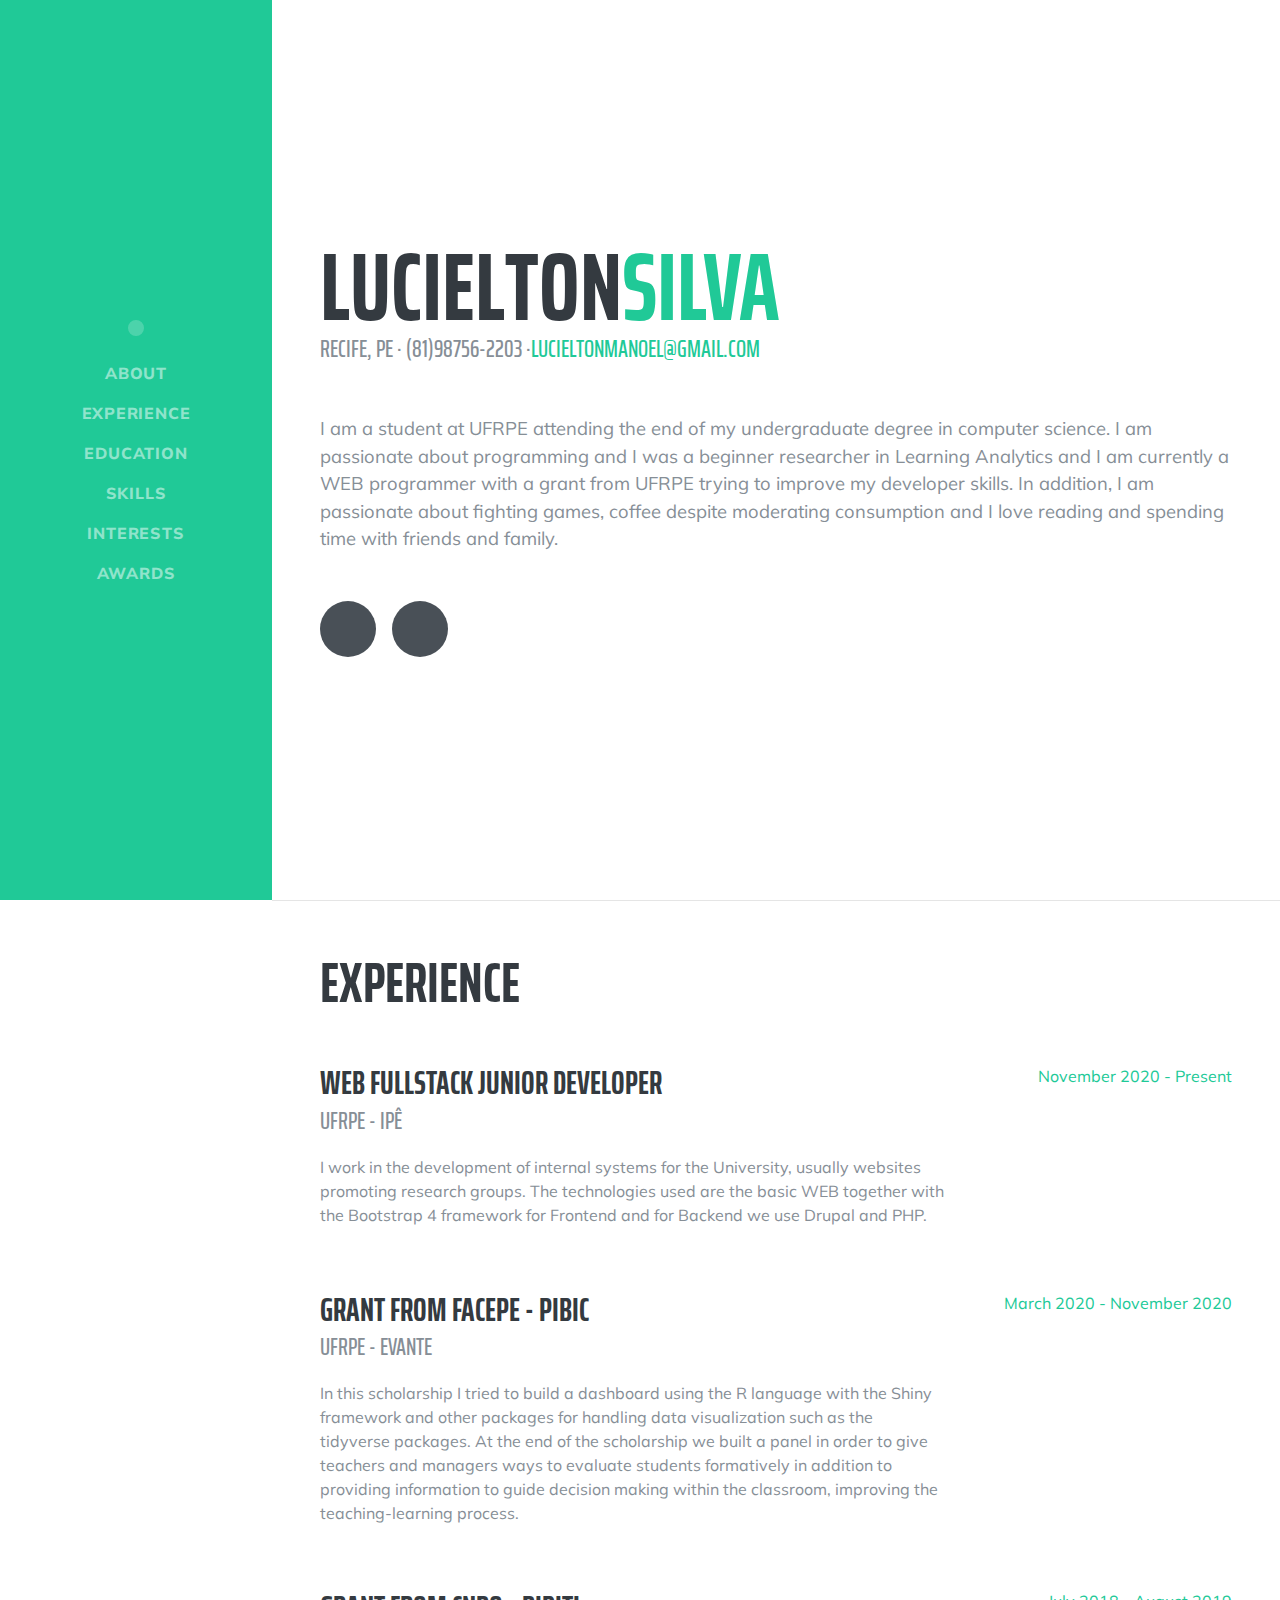
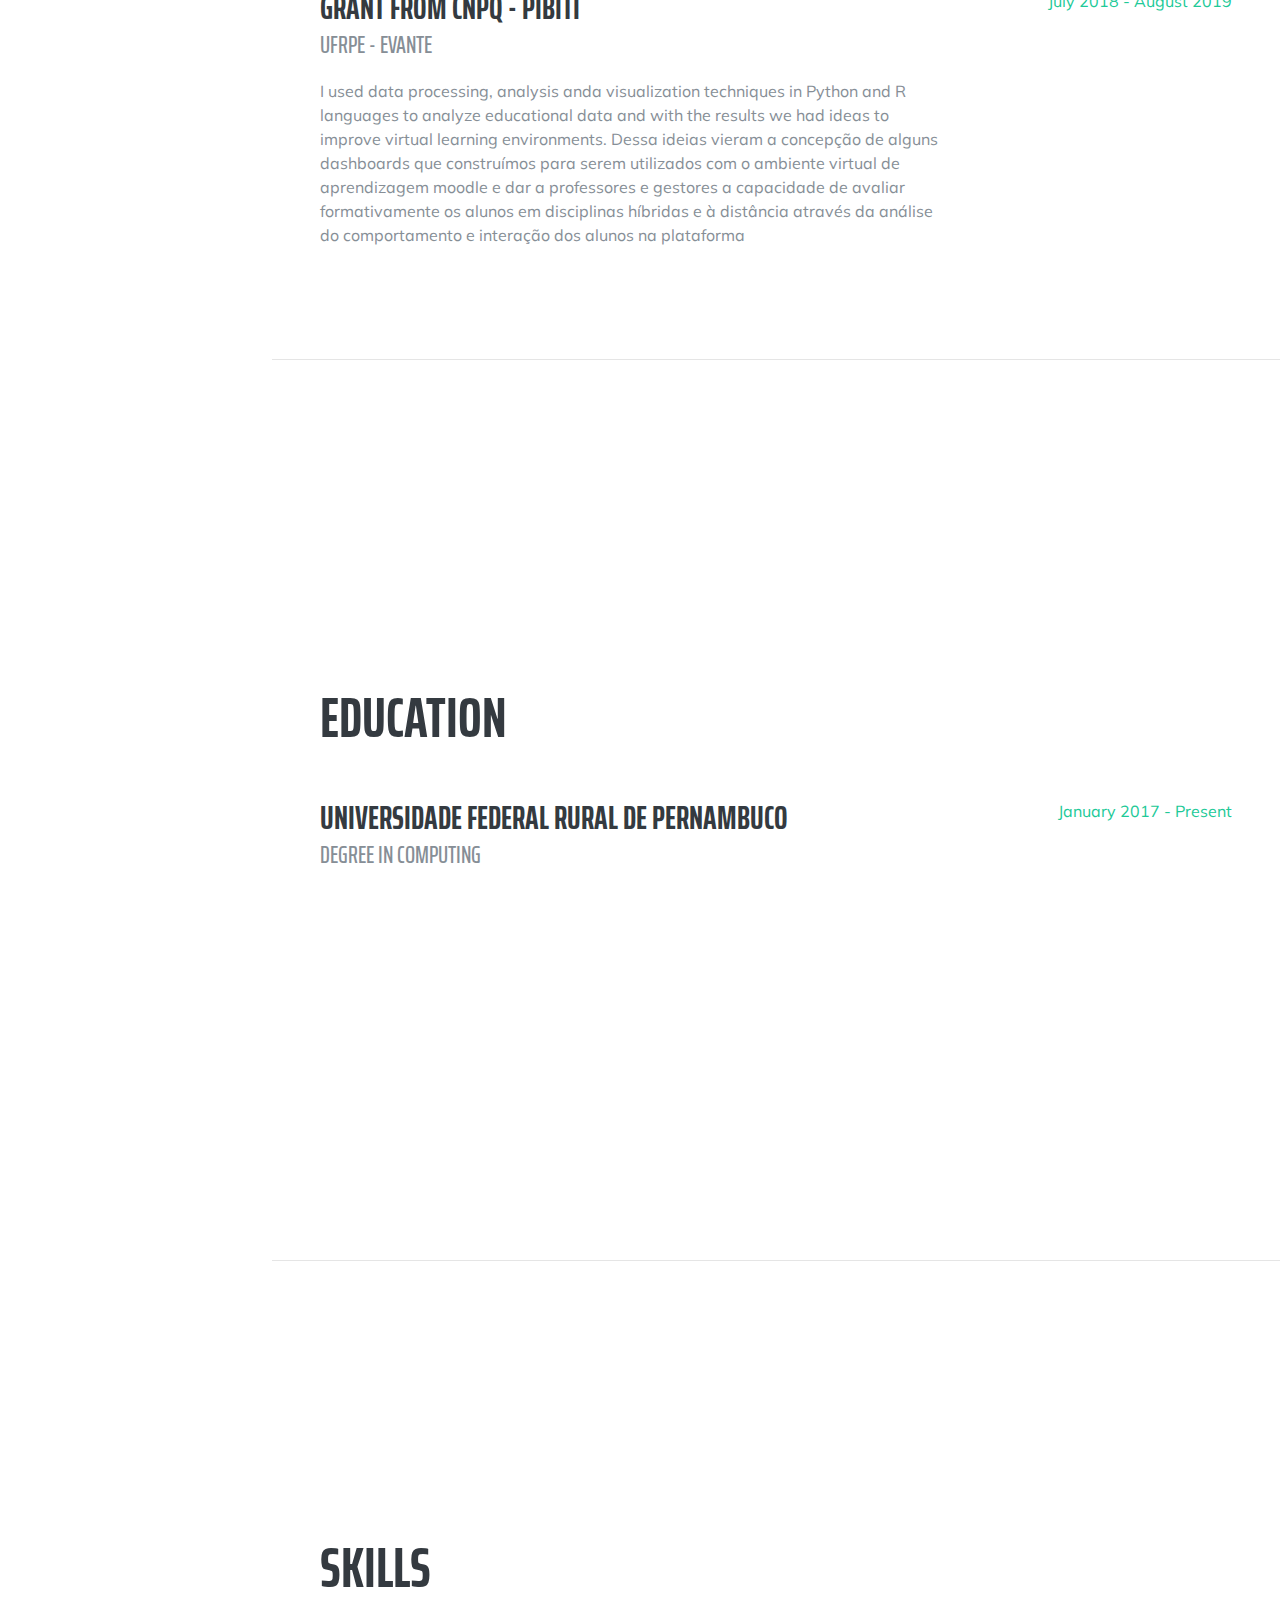
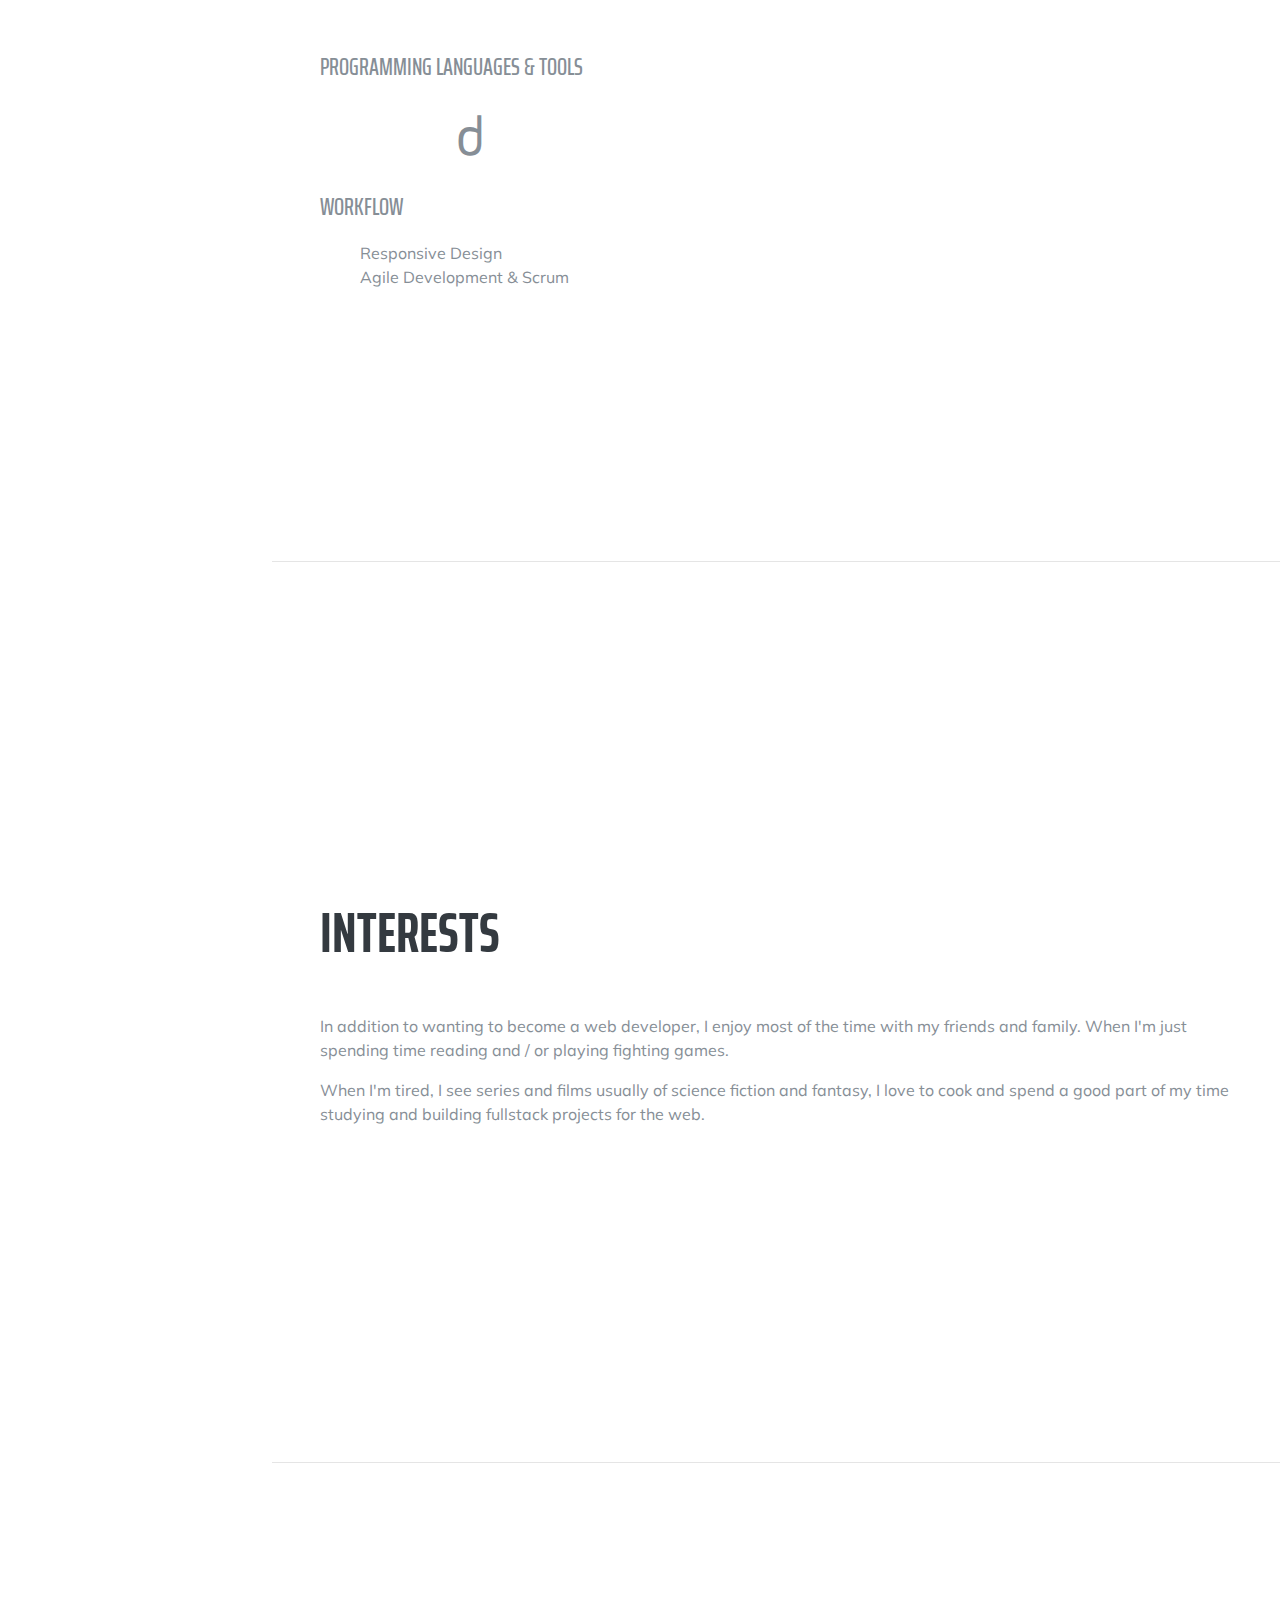
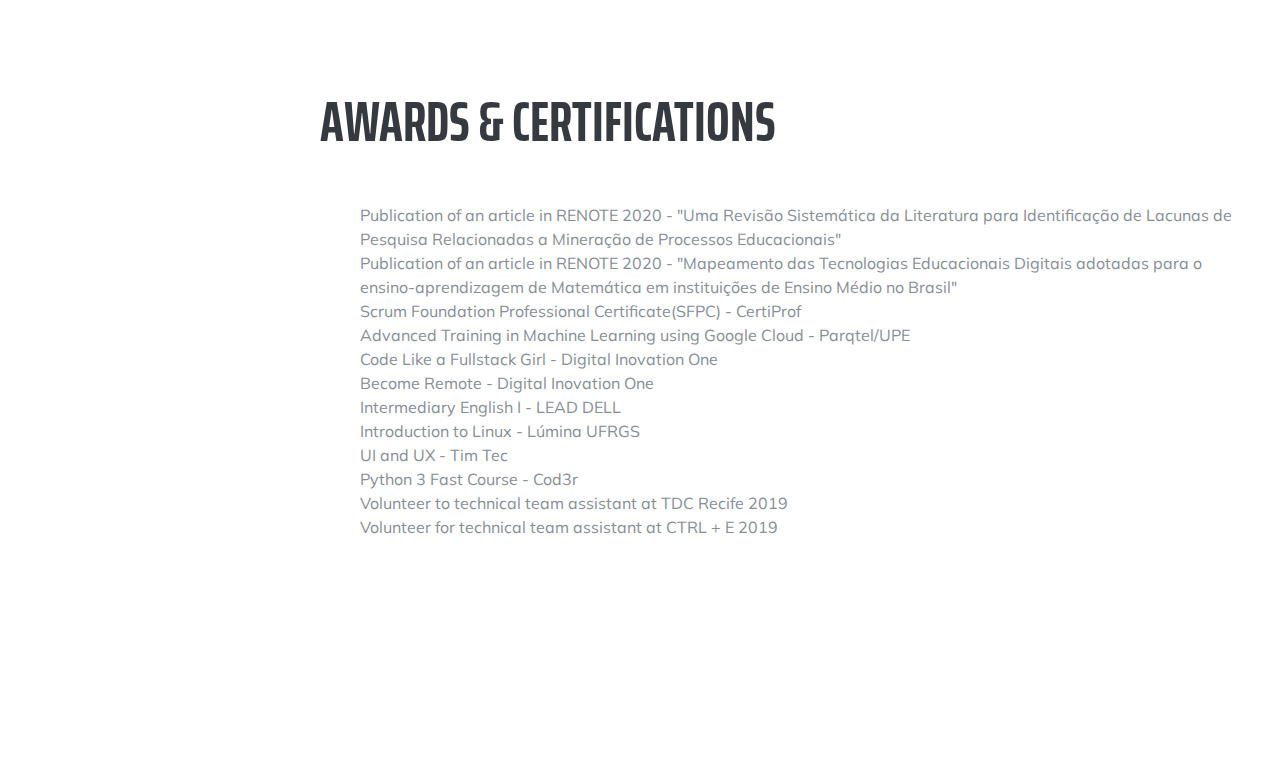
==== index.html @ 1894622e "Updates" ====
<!DOCTYPE html><html lang="en"><head><meta charSet="utf-8"/><meta http-equiv="x-ua-compatible" content="ie=edge"/><meta name="viewport" content="width=device-width, initial-scale=1, shrink-to-fit=no"/><style data-href="/lucielton-resume/styles.6bee21b4e9b2a6d73d64.css" id="gatsby-global-css">@import url(https://fonts.googleapis.com/css?family=Saira+Extra+Condensed:500,700);@import url(https://fonts.googleapis.com/css?family=Muli:400,400i,800,800i);
/*!
 * Bootstrap v4.3.1 (https://getbootstrap.com/)
 * Copyright 2011-2019 The Bootstrap Authors
 * Copyright 2011-2019 Twitter, Inc.
 * Licensed under MIT (https://github.com/twbs/bootstrap/blob/master/LICENSE)
 */:root{--blue:#007bff;--indigo:#6610f2;--purple:#6f42c1;--pink:#e83e8c;--red:#dc3545;--orange:#fd7e14;--yellow:#ffc107;--green:#28a745;--teal:#20c997;--cyan:#17a2b8;--white:#fff;--gray:#6c757d;--gray-dark:#343a40;--primary:#007bff;--secondary:#6c757d;--success:#28a745;--info:#17a2b8;--warning:#ffc107;--danger:#dc3545;--light:#f8f9fa;--dark:#343a40;--breakpoint-xs:0;--breakpoint-sm:576px;--breakpoint-md:768px;--breakpoint-lg:992px;--breakpoint-xl:1200px;--font-family-sans-serif:-apple-system,BlinkMacSystemFont,"Segoe UI",Roboto,"Helvetica Neue",Arial,"Noto Sans",sans-serif,"Apple Color Emoji","Segoe UI Emoji","Segoe UI Symbol","Noto Color Emoji";--font-family-monospace:SFMono-Regular,Menlo,Monaco,Consolas,"Liberation Mono","Courier New",monospace}*,:after,:before{box-sizing:border-box}html{font-family:sans-serif;line-height:1.15;-webkit-text-size-adjust:100%;-webkit-tap-highlight-color:transparent}article,aside,figcaption,figure,footer,header,hgroup,main,nav,section{display:block}body{margin:0;font-family:-apple-system,BlinkMacSystemFont,Segoe UI,Roboto,Helvetica Neue,Arial,Noto Sans,sans-serif,Apple Color Emoji,Segoe UI Emoji,Segoe UI Symbol,Noto Color Emoji;font-size:1rem;font-weight:400;line-height:1.5;color:#212529;text-align:left;background-color:#fff}[tabindex="-1"]:focus{outline:0!important}hr{box-sizing:content-box;height:0;overflow:visible}h1,h2,h3,h4,h5,h6{margin-top:0;margin-bottom:.5rem}p{margin-top:0;margin-bottom:1rem}abbr[data-original-title],abbr[title]{text-decoration:underline;-webkit-text-decoration:underline dotted;text-decoration:underline dotted;cursor:help;border-bottom:0;-webkit-text-decoration-skip-ink:none;text-decoration-skip-ink:none}address{font-style:normal;line-height:inherit}address,dl,ol,ul{margin-bottom:1rem}dl,ol,ul{margin-top:0}ol ol,ol ul,ul ol,ul ul{margin-bottom:0}dt{font-weight:700}dd{margin-bottom:.5rem;margin-left:0}blockquote{margin:0 0 1rem}b,strong{font-weight:bolder}small{font-size:80%}sub,sup{position:relative;font-size:75%;line-height:0;vertical-align:baseline}sub{bottom:-.25em}sup{top:-.5em}a{color:#007bff;text-decoration:none;background-color:transparent}a:hover{color:#0056b3;text-decoration:underline}a:not([href]):not([tabindex]),a:not([href]):not([tabindex]):focus,a:not([href]):not([tabindex]):hover{color:inherit;text-decoration:none}a:not([href]):not([tabindex]):focus{outline:0}code,kbd,pre,samp{font-family:SFMono-Regular,Menlo,Monaco,Consolas,Liberation Mono,Courier New,monospace;font-size:1em}pre{margin-top:0;margin-bottom:1rem;overflow:auto}figure{margin:0 0 1rem}img{border-style:none}img,svg{vertical-align:middle}svg{overflow:hidden}table{border-collapse:collapse}caption{padding-top:.75rem;padding-bottom:.75rem;color:#6c757d;text-align:left;caption-side:bottom}th{text-align:inherit}label{display:inline-block;margin-bottom:.5rem}button{border-radius:0}button:focus{outline:1px dotted;outline:5px auto -webkit-focus-ring-color}button,input,optgroup,select,textarea{margin:0;font-family:inherit;font-size:inherit;line-height:inherit}button,input{overflow:visible}button,select{text-transform:none}select{word-wrap:normal}[type=button],[type=reset],[type=submit],button{-webkit-appearance:button}[type=button]:not(:disabled),[type=reset]:not(:disabled),[type=submit]:not(:disabled),button:not(:disabled){cursor:pointer}[type=button]::-moz-focus-inner,[type=reset]::-moz-focus-inner,[type=submit]::-moz-focus-inner,button::-moz-focus-inner{padding:0;border-style:none}input[type=checkbox],input[type=radio]{box-sizing:border-box;padding:0}input[type=date],input[type=datetime-local],input[type=month],input[type=time]{-webkit-appearance:listbox}textarea{overflow:auto;resize:vertical}fieldset{min-width:0;padding:0;margin:0;border:0}legend{display:block;width:100%;max-width:100%;padding:0;margin-bottom:.5rem;font-size:1.5rem;line-height:inherit;color:inherit;white-space:normal}progress{vertical-align:baseline}[type=number]::-webkit-inner-spin-button,[type=number]::-webkit-outer-spin-button{height:auto}[type=search]{outline-offset:-2px;-webkit-appearance:none}[type=search]::-webkit-search-decoration{-webkit-appearance:none}::-webkit-file-upload-button{font:inherit;-webkit-appearance:button}output{display:inline-block}summary{display:list-item;cursor:pointer}template{display:none}[hidden]{display:none!important}.h1,.h2,.h3,.h4,.h5,.h6,h1,h2,h3,h4,h5,h6{margin-bottom:.5rem;font-weight:500;line-height:1.2}.h1,h1{font-size:2.5rem}.h2,h2{font-size:2rem}.h3,h3{font-size:1.75rem}.h4,h4{font-size:1.5rem}.h5,h5{font-size:1.25rem}.h6,h6{font-size:1rem}.lead{font-size:1.25rem;font-weight:300}.display-1{font-size:6rem}.display-1,.display-2{font-weight:300;line-height:1.2}.display-2{font-size:5.5rem}.display-3{font-size:4.5rem}.display-3,.display-4{font-weight:300;line-height:1.2}.display-4{font-size:3.5rem}hr{margin-top:1rem;margin-bottom:1rem;border:0;border-top:1px solid rgba(0,0,0,.1)}.small,small{font-size:80%;font-weight:400}.mark,mark{padding:.2em;background-color:#fcf8e3}.list-inline,.list-unstyled{padding-left:0;list-style:none}.list-inline-item{display:inline-block}.list-inline-item:not(:last-child){margin-right:.5rem}.initialism{font-size:90%;text-transform:uppercase}.blockquote{margin-bottom:1rem;font-size:1.25rem}.blockquote-footer{display:block;font-size:80%;color:#6c757d}.blockquote-footer:before{content:"\2014\A0"}.img-fluid,.img-thumbnail{max-width:100%;height:auto}.img-thumbnail{padding:.25rem;background-color:#fff;border:1px solid #dee2e6;border-radius:.25rem}.figure{display:inline-block}.figure-img{margin-bottom:.5rem;line-height:1}.figure-caption{font-size:90%;color:#6c757d}code{font-size:87.5%;color:#e83e8c;word-break:break-word}a>code{color:inherit}kbd{padding:.2rem .4rem;font-size:87.5%;color:#fff;background-color:#212529;border-radius:.2rem}kbd kbd{padding:0;font-size:100%;font-weight:700}pre{display:block;font-size:87.5%;color:#212529}pre code{font-size:inherit;color:inherit;word-break:normal}.pre-scrollable{max-height:340px;overflow-y:scroll}.container{width:100%;padding-right:15px;padding-left:15px;margin-right:auto;margin-left:auto}@media (min-width:576px){.container{max-width:540px}}@media (min-width:768px){.container{max-width:720px}}@media (min-width:992px){.container{max-width:960px}}@media (min-width:1200px){.container{max-width:1140px}}.container-fluid{width:100%;padding-right:15px;padding-left:15px;margin-right:auto;margin-left:auto}.row{display:flex;flex-wrap:wrap;margin-right:-15px;margin-left:-15px}.no-gutters{margin-right:0;margin-left:0}.no-gutters>.col,.no-gutters>[class*=col-]{padding-right:0;padding-left:0}.col,.col-1,.col-2,.col-3,.col-4,.col-5,.col-6,.col-7,.col-8,.col-9,.col-10,.col-11,.col-12,.col-auto,.col-lg,.col-lg-1,.col-lg-2,.col-lg-3,.col-lg-4,.col-lg-5,.col-lg-6,.col-lg-7,.col-lg-8,.col-lg-9,.col-lg-10,.col-lg-11,.col-lg-12,.col-lg-auto,.col-md,.col-md-1,.col-md-2,.col-md-3,.col-md-4,.col-md-5,.col-md-6,.col-md-7,.col-md-8,.col-md-9,.col-md-10,.col-md-11,.col-md-12,.col-md-auto,.col-sm,.col-sm-1,.col-sm-2,.col-sm-3,.col-sm-4,.col-sm-5,.col-sm-6,.col-sm-7,.col-sm-8,.col-sm-9,.col-sm-10,.col-sm-11,.col-sm-12,.col-sm-auto,.col-xl,.col-xl-1,.col-xl-2,.col-xl-3,.col-xl-4,.col-xl-5,.col-xl-6,.col-xl-7,.col-xl-8,.col-xl-9,.col-xl-10,.col-xl-11,.col-xl-12,.col-xl-auto{position:relative;width:100%;padding-right:15px;padding-left:15px}.col{flex-basis:0;flex-grow:1;max-width:100%}.col-auto{flex:0 0 auto;width:auto;max-width:100%}.col-1{flex:0 0 8.333333%;max-width:8.333333%}.col-2{flex:0 0 16.666667%;max-width:16.666667%}.col-3{flex:0 0 25%;max-width:25%}.col-4{flex:0 0 33.333333%;max-width:33.333333%}.col-5{flex:0 0 41.666667%;max-width:41.666667%}.col-6{flex:0 0 50%;max-width:50%}.col-7{flex:0 0 58.333333%;max-width:58.333333%}.col-8{flex:0 0 66.666667%;max-width:66.666667%}.col-9{flex:0 0 75%;max-width:75%}.col-10{flex:0 0 83.333333%;max-width:83.333333%}.col-11{flex:0 0 91.666667%;max-width:91.666667%}.col-12{flex:0 0 100%;max-width:100%}.order-first{order:-1}.order-last{order:13}.order-0{order:0}.order-1{order:1}.order-2{order:2}.order-3{order:3}.order-4{order:4}.order-5{order:5}.order-6{order:6}.order-7{order:7}.order-8{order:8}.order-9{order:9}.order-10{order:10}.order-11{order:11}.order-12{order:12}.offset-1{margin-left:8.333333%}.offset-2{margin-left:16.666667%}.offset-3{margin-left:25%}.offset-4{margin-left:33.333333%}.offset-5{margin-left:41.666667%}.offset-6{margin-left:50%}.offset-7{margin-left:58.333333%}.offset-8{margin-left:66.666667%}.offset-9{margin-left:75%}.offset-10{margin-left:83.333333%}.offset-11{margin-left:91.666667%}@media (min-width:576px){.col-sm{flex-basis:0;flex-grow:1;max-width:100%}.col-sm-auto{flex:0 0 auto;width:auto;max-width:100%}.col-sm-1{flex:0 0 8.333333%;max-width:8.333333%}.col-sm-2{flex:0 0 16.666667%;max-width:16.666667%}.col-sm-3{flex:0 0 25%;max-width:25%}.col-sm-4{flex:0 0 33.333333%;max-width:33.333333%}.col-sm-5{flex:0 0 41.666667%;max-width:41.666667%}.col-sm-6{flex:0 0 50%;max-width:50%}.col-sm-7{flex:0 0 58.333333%;max-width:58.333333%}.col-sm-8{flex:0 0 66.666667%;max-width:66.666667%}.col-sm-9{flex:0 0 75%;max-width:75%}.col-sm-10{flex:0 0 83.333333%;max-width:83.333333%}.col-sm-11{flex:0 0 91.666667%;max-width:91.666667%}.col-sm-12{flex:0 0 100%;max-width:100%}.order-sm-first{order:-1}.order-sm-last{order:13}.order-sm-0{order:0}.order-sm-1{order:1}.order-sm-2{order:2}.order-sm-3{order:3}.order-sm-4{order:4}.order-sm-5{order:5}.order-sm-6{order:6}.order-sm-7{order:7}.order-sm-8{order:8}.order-sm-9{order:9}.order-sm-10{order:10}.order-sm-11{order:11}.order-sm-12{order:12}.offset-sm-0{margin-left:0}.offset-sm-1{margin-left:8.333333%}.offset-sm-2{margin-left:16.666667%}.offset-sm-3{margin-left:25%}.offset-sm-4{margin-left:33.333333%}.offset-sm-5{margin-left:41.666667%}.offset-sm-6{margin-left:50%}.offset-sm-7{margin-left:58.333333%}.offset-sm-8{margin-left:66.666667%}.offset-sm-9{margin-left:75%}.offset-sm-10{margin-left:83.333333%}.offset-sm-11{margin-left:91.666667%}}@media (min-width:768px){.col-md{flex-basis:0;flex-grow:1;max-width:100%}.col-md-auto{flex:0 0 auto;width:auto;max-width:100%}.col-md-1{flex:0 0 8.333333%;max-width:8.333333%}.col-md-2{flex:0 0 16.666667%;max-width:16.666667%}.col-md-3{flex:0 0 25%;max-width:25%}.col-md-4{flex:0 0 33.333333%;max-width:33.333333%}.col-md-5{flex:0 0 41.666667%;max-width:41.666667%}.col-md-6{flex:0 0 50%;max-width:50%}.col-md-7{flex:0 0 58.333333%;max-width:58.333333%}.col-md-8{flex:0 0 66.666667%;max-width:66.666667%}.col-md-9{flex:0 0 75%;max-width:75%}.col-md-10{flex:0 0 83.333333%;max-width:83.333333%}.col-md-11{flex:0 0 91.666667%;max-width:91.666667%}.col-md-12{flex:0 0 100%;max-width:100%}.order-md-first{order:-1}.order-md-last{order:13}.order-md-0{order:0}.order-md-1{order:1}.order-md-2{order:2}.order-md-3{order:3}.order-md-4{order:4}.order-md-5{order:5}.order-md-6{order:6}.order-md-7{order:7}.order-md-8{order:8}.order-md-9{order:9}.order-md-10{order:10}.order-md-11{order:11}.order-md-12{order:12}.offset-md-0{margin-left:0}.offset-md-1{margin-left:8.333333%}.offset-md-2{margin-left:16.666667%}.offset-md-3{margin-left:25%}.offset-md-4{margin-left:33.333333%}.offset-md-5{margin-left:41.666667%}.offset-md-6{margin-left:50%}.offset-md-7{margin-left:58.333333%}.offset-md-8{margin-left:66.666667%}.offset-md-9{margin-left:75%}.offset-md-10{margin-left:83.333333%}.offset-md-11{margin-left:91.666667%}}@media (min-width:992px){.col-lg{flex-basis:0;flex-grow:1;max-width:100%}.col-lg-auto{flex:0 0 auto;width:auto;max-width:100%}.col-lg-1{flex:0 0 8.333333%;max-width:8.333333%}.col-lg-2{flex:0 0 16.666667%;max-width:16.666667%}.col-lg-3{flex:0 0 25%;max-width:25%}.col-lg-4{flex:0 0 33.333333%;max-width:33.333333%}.col-lg-5{flex:0 0 41.666667%;max-width:41.666667%}.col-lg-6{flex:0 0 50%;max-width:50%}.col-lg-7{flex:0 0 58.333333%;max-width:58.333333%}.col-lg-8{flex:0 0 66.666667%;max-width:66.666667%}.col-lg-9{flex:0 0 75%;max-width:75%}.col-lg-10{flex:0 0 83.333333%;max-width:83.333333%}.col-lg-11{flex:0 0 91.666667%;max-width:91.666667%}.col-lg-12{flex:0 0 100%;max-width:100%}.order-lg-first{order:-1}.order-lg-last{order:13}.order-lg-0{order:0}.order-lg-1{order:1}.order-lg-2{order:2}.order-lg-3{order:3}.order-lg-4{order:4}.order-lg-5{order:5}.order-lg-6{order:6}.order-lg-7{order:7}.order-lg-8{order:8}.order-lg-9{order:9}.order-lg-10{order:10}.order-lg-11{order:11}.order-lg-12{order:12}.offset-lg-0{margin-left:0}.offset-lg-1{margin-left:8.333333%}.offset-lg-2{margin-left:16.666667%}.offset-lg-3{margin-left:25%}.offset-lg-4{margin-left:33.333333%}.offset-lg-5{margin-left:41.666667%}.offset-lg-6{margin-left:50%}.offset-lg-7{margin-left:58.333333%}.offset-lg-8{margin-left:66.666667%}.offset-lg-9{margin-left:75%}.offset-lg-10{margin-left:83.333333%}.offset-lg-11{margin-left:91.666667%}}@media (min-width:1200px){.col-xl{flex-basis:0;flex-grow:1;max-width:100%}.col-xl-auto{flex:0 0 auto;width:auto;max-width:100%}.col-xl-1{flex:0 0 8.333333%;max-width:8.333333%}.col-xl-2{flex:0 0 16.666667%;max-width:16.666667%}.col-xl-3{flex:0 0 25%;max-width:25%}.col-xl-4{flex:0 0 33.333333%;max-width:33.333333%}.col-xl-5{flex:0 0 41.666667%;max-width:41.666667%}.col-xl-6{flex:0 0 50%;max-width:50%}.col-xl-7{flex:0 0 58.333333%;max-width:58.333333%}.col-xl-8{flex:0 0 66.666667%;max-width:66.666667%}.col-xl-9{flex:0 0 75%;max-width:75%}.col-xl-10{flex:0 0 83.333333%;max-width:83.333333%}.col-xl-11{flex:0 0 91.666667%;max-width:91.666667%}.col-xl-12{flex:0 0 100%;max-width:100%}.order-xl-first{order:-1}.order-xl-last{order:13}.order-xl-0{order:0}.order-xl-1{order:1}.order-xl-2{order:2}.order-xl-3{order:3}.order-xl-4{order:4}.order-xl-5{order:5}.order-xl-6{order:6}.order-xl-7{order:7}.order-xl-8{order:8}.order-xl-9{order:9}.order-xl-10{order:10}.order-xl-11{order:11}.order-xl-12{order:12}.offset-xl-0{margin-left:0}.offset-xl-1{margin-left:8.333333%}.offset-xl-2{margin-left:16.666667%}.offset-xl-3{margin-left:25%}.offset-xl-4{margin-left:33.333333%}.offset-xl-5{margin-left:41.666667%}.offset-xl-6{margin-left:50%}.offset-xl-7{margin-left:58.333333%}.offset-xl-8{margin-left:66.666667%}.offset-xl-9{margin-left:75%}.offset-xl-10{margin-left:83.333333%}.offset-xl-11{margin-left:91.666667%}}.table{width:100%;margin-bottom:1rem;color:#212529}.table td,.table th{padding:.75rem;vertical-align:top;border-top:1px solid #dee2e6}.table thead th{vertical-align:bottom;border-bottom:2px solid #dee2e6}.table tbody+tbody{border-top:2px solid #dee2e6}.table-sm td,.table-sm th{padding:.3rem}.table-bordered,.table-bordered td,.table-bordered th{border:1px solid #dee2e6}.table-bordered thead td,.table-bordered thead th{border-bottom-width:2px}.table-borderless tbody+tbody,.table-borderless td,.table-borderless th,.table-borderless thead th{border:0}.table-striped tbody tr:nth-of-type(odd){background-color:rgba(0,0,0,.05)}.table-hover tbody tr:hover{color:#212529;background-color:rgba(0,0,0,.075)}.table-primary,.table-primary>td,.table-primary>th{background-color:#b8daff}.table-primary tbody+tbody,.table-primary td,.table-primary th,.table-primary thead th{border-color:#7abaff}.table-hover .table-primary:hover,.table-hover .table-primary:hover>td,.table-hover .table-primary:hover>th{background-color:#9fcdff}.table-secondary,.table-secondary>td,.table-secondary>th{background-color:#d6d8db}.table-secondary tbody+tbody,.table-secondary td,.table-secondary th,.table-secondary thead th{border-color:#b3b7bb}.table-hover .table-secondary:hover,.table-hover .table-secondary:hover>td,.table-hover .table-secondary:hover>th{background-color:#c8cbcf}.table-success,.table-success>td,.table-success>th{background-color:#c3e6cb}.table-success tbody+tbody,.table-success td,.table-success th,.table-success thead th{border-color:#8fd19e}.table-hover .table-success:hover,.table-hover .table-success:hover>td,.table-hover .table-success:hover>th{background-color:#b1dfbb}.table-info,.table-info>td,.table-info>th{background-color:#bee5eb}.table-info tbody+tbody,.table-info td,.table-info th,.table-info thead th{border-color:#86cfda}.table-hover .table-info:hover,.table-hover .table-info:hover>td,.table-hover .table-info:hover>th{background-color:#abdde5}.table-warning,.table-warning>td,.table-warning>th{background-color:#ffeeba}.table-warning tbody+tbody,.table-warning td,.table-warning th,.table-warning thead th{border-color:#ffdf7e}.table-hover .table-warning:hover,.table-hover .table-warning:hover>td,.table-hover .table-warning:hover>th{background-color:#ffe8a1}.table-danger,.table-danger>td,.table-danger>th{background-color:#f5c6cb}.table-danger tbody+tbody,.table-danger td,.table-danger th,.table-danger thead th{border-color:#ed969e}.table-hover .table-danger:hover,.table-hover .table-danger:hover>td,.table-hover .table-danger:hover>th{background-color:#f1b0b7}.table-light,.table-light>td,.table-light>th{background-color:#fdfdfe}.table-light tbody+tbody,.table-light td,.table-light th,.table-light thead th{border-color:#fbfcfc}.table-hover .table-light:hover,.table-hover .table-light:hover>td,.table-hover .table-light:hover>th{background-color:#ececf6}.table-dark,.table-dark>td,.table-dark>th{background-color:#c6c8ca}.table-dark tbody+tbody,.table-dark td,.table-dark th,.table-dark thead th{border-color:#95999c}.table-hover .table-dark:hover,.table-hover .table-dark:hover>td,.table-hover .table-dark:hover>th{background-color:#b9bbbe}.table-active,.table-active>td,.table-active>th,.table-hover .table-active:hover,.table-hover .table-active:hover>td,.table-hover .table-active:hover>th{background-color:rgba(0,0,0,.075)}.table .thead-dark th{color:#fff;background-color:#343a40;border-color:#454d55}.table .thead-light th{color:#495057;background-color:#e9ecef;border-color:#dee2e6}.table-dark{color:#fff;background-color:#343a40}.table-dark td,.table-dark th,.table-dark thead th{border-color:#454d55}.table-dark.table-bordered{border:0}.table-dark.table-striped tbody tr:nth-of-type(odd){background-color:hsla(0,0%,100%,.05)}.table-dark.table-hover tbody tr:hover{color:#fff;background-color:hsla(0,0%,100%,.075)}@media (max-width:575.98px){.table-responsive-sm{display:block;width:100%;overflow-x:auto;-webkit-overflow-scrolling:touch}.table-responsive-sm>.table-bordered{border:0}}@media (max-width:767.98px){.table-responsive-md{display:block;width:100%;overflow-x:auto;-webkit-overflow-scrolling:touch}.table-responsive-md>.table-bordered{border:0}}@media (max-width:991.98px){.table-responsive-lg{display:block;width:100%;overflow-x:auto;-webkit-overflow-scrolling:touch}.table-responsive-lg>.table-bordered{border:0}}@media (max-width:1199.98px){.table-responsive-xl{display:block;width:100%;overflow-x:auto;-webkit-overflow-scrolling:touch}.table-responsive-xl>.table-bordered{border:0}}.table-responsive{display:block;width:100%;overflow-x:auto;-webkit-overflow-scrolling:touch}.table-responsive>.table-bordered{border:0}.form-control{display:block;width:100%;height:calc(1.5em + .75rem + 2px);padding:.375rem .75rem;font-size:1rem;font-weight:400;line-height:1.5;color:#495057;background-color:#fff;background-clip:padding-box;border:1px solid #ced4da;border-radius:.25rem;transition:border-color .15s ease-in-out,box-shadow .15s ease-in-out}@media (prefers-reduced-motion:reduce){.form-control{transition:none}}.form-control::-ms-expand{background-color:transparent;border:0}.form-control:focus{color:#495057;background-color:#fff;border-color:#80bdff;outline:0;box-shadow:0 0 0 .2rem rgba(0,123,255,.25)}.form-control:-ms-input-placeholder{color:#6c757d;opacity:1}.form-control::placeholder{color:#6c757d;opacity:1}.form-control:disabled,.form-control[readonly]{background-color:#e9ecef;opacity:1}select.form-control:focus::-ms-value{color:#495057;background-color:#fff}.form-control-file,.form-control-range{display:block;width:100%}.col-form-label{padding-top:calc(.375rem + 1px);padding-bottom:calc(.375rem + 1px);margin-bottom:0;font-size:inherit;line-height:1.5}.col-form-label-lg{padding-top:calc(.5rem + 1px);padding-bottom:calc(.5rem + 1px);font-size:1.25rem;line-height:1.5}.col-form-label-sm{padding-top:calc(.25rem + 1px);padding-bottom:calc(.25rem + 1px);font-size:.875rem;line-height:1.5}.form-control-plaintext{display:block;width:100%;padding-top:.375rem;padding-bottom:.375rem;margin-bottom:0;line-height:1.5;color:#212529;background-color:transparent;border:solid transparent;border-width:1px 0}.form-control-plaintext.form-control-lg,.form-control-plaintext.form-control-sm{padding-right:0;padding-left:0}.form-control-sm{height:calc(1.5em + .5rem + 2px);padding:.25rem .5rem;font-size:.875rem;line-height:1.5;border-radius:.2rem}.form-control-lg{height:calc(1.5em + 1rem + 2px);padding:.5rem 1rem;font-size:1.25rem;line-height:1.5;border-radius:.3rem}select.form-control[multiple],select.form-control[size],textarea.form-control{height:auto}.form-group{margin-bottom:1rem}.form-text{display:block;margin-top:.25rem}.form-row{display:flex;flex-wrap:wrap;margin-right:-5px;margin-left:-5px}.form-row>.col,.form-row>[class*=col-]{padding-right:5px;padding-left:5px}.form-check{position:relative;display:block;padding-left:1.25rem}.form-check-input{position:absolute;margin-top:.3rem;margin-left:-1.25rem}.form-check-input:disabled~.form-check-label{color:#6c757d}.form-check-label{margin-bottom:0}.form-check-inline{display:inline-flex;align-items:center;padding-left:0;margin-right:.75rem}.form-check-inline .form-check-input{position:static;margin-top:0;margin-right:.3125rem;margin-left:0}.valid-feedback{display:none;width:100%;margin-top:.25rem;font-size:80%;color:#28a745}.valid-tooltip{position:absolute;top:100%;z-index:5;display:none;max-width:100%;padding:.25rem .5rem;margin-top:.1rem;font-size:.875rem;line-height:1.5;color:#fff;background-color:rgba(40,167,69,.9);border-radius:.25rem}.form-control.is-valid,.was-validated .form-control:valid{border-color:#28a745;padding-right:calc(1.5em + .75rem);background-image:url("data:image/svg+xml;charset=utf-8,%3Csvg xmlns='http://www.w3.org/2000/svg' viewBox='0 0 8 8'%3E%3Cpath fill='%2328a745' d='M2.3 6.73L.6 4.53c-.4-1.04.46-1.4 1.1-.8l1.1 1.4 3.4-3.8c.6-.63 1.6-.27 1.2.7l-4 4.6c-.43.5-.8.4-1.1.1z'/%3E%3C/svg%3E");background-repeat:no-repeat;background-position:100% calc(.375em + .1875rem);background-size:calc(.75em + .375rem) calc(.75em + .375rem)}.form-control.is-valid:focus,.was-validated .form-control:valid:focus{border-color:#28a745;box-shadow:0 0 0 .2rem rgba(40,167,69,.25)}.form-control.is-valid~.valid-feedback,.form-control.is-valid~.valid-tooltip,.was-validated .form-control:valid~.valid-feedback,.was-validated .form-control:valid~.valid-tooltip{display:block}.was-validated textarea.form-control:valid,textarea.form-control.is-valid{padding-right:calc(1.5em + .75rem);background-position:top calc(.375em + .1875rem) right calc(.375em + .1875rem)}.custom-select.is-valid,.was-validated .custom-select:valid{border-color:#28a745;padding-right:calc(.75em + 2.3125rem);background:url("data:image/svg+xml;charset=utf-8,%3Csvg xmlns='http://www.w3.org/2000/svg' viewBox='0 0 4 5'%3E%3Cpath fill='%23343a40' d='M2 0L0 2h4zm0 5L0 3h4z'/%3E%3C/svg%3E") no-repeat right .75rem center/8px 10px,url("data:image/svg+xml;charset=utf-8,%3Csvg xmlns='http://www.w3.org/2000/svg' viewBox='0 0 8 8'%3E%3Cpath fill='%2328a745' d='M2.3 6.73L.6 4.53c-.4-1.04.46-1.4 1.1-.8l1.1 1.4 3.4-3.8c.6-.63 1.6-.27 1.2.7l-4 4.6c-.43.5-.8.4-1.1.1z'/%3E%3C/svg%3E") #fff no-repeat center right 1.75rem/calc(.75em + .375rem) calc(.75em + .375rem)}.custom-select.is-valid:focus,.was-validated .custom-select:valid:focus{border-color:#28a745;box-shadow:0 0 0 .2rem rgba(40,167,69,.25)}.custom-select.is-valid~.valid-feedback,.custom-select.is-valid~.valid-tooltip,.form-control-file.is-valid~.valid-feedback,.form-control-file.is-valid~.valid-tooltip,.was-validated .custom-select:valid~.valid-feedback,.was-validated .custom-select:valid~.valid-tooltip,.was-validated .form-control-file:valid~.valid-feedback,.was-validated .form-control-file:valid~.valid-tooltip{display:block}.form-check-input.is-valid~.form-check-label,.was-validated .form-check-input:valid~.form-check-label{color:#28a745}.form-check-input.is-valid~.valid-feedback,.form-check-input.is-valid~.valid-tooltip,.was-validated .form-check-input:valid~.valid-feedback,.was-validated .form-check-input:valid~.valid-tooltip{display:block}.custom-control-input.is-valid~.custom-control-label,.was-validated .custom-control-input:valid~.custom-control-label{color:#28a745}.custom-control-input.is-valid~.custom-control-label:before,.was-validated .custom-control-input:valid~.custom-control-label:before{border-color:#28a745}.custom-control-input.is-valid~.valid-feedback,.custom-control-input.is-valid~.valid-tooltip,.was-validated .custom-control-input:valid~.valid-feedback,.was-validated .custom-control-input:valid~.valid-tooltip{display:block}.custom-control-input.is-valid:checked~.custom-control-label:before,.was-validated .custom-control-input:valid:checked~.custom-control-label:before{border-color:#34ce57;background-color:#34ce57}.custom-control-input.is-valid:focus~.custom-control-label:before,.was-validated .custom-control-input:valid:focus~.custom-control-label:before{box-shadow:0 0 0 .2rem rgba(40,167,69,.25)}.custom-control-input.is-valid:focus:not(:checked)~.custom-control-label:before,.custom-file-input.is-valid~.custom-file-label,.was-validated .custom-control-input:valid:focus:not(:checked)~.custom-control-label:before,.was-validated .custom-file-input:valid~.custom-file-label{border-color:#28a745}.custom-file-input.is-valid~.valid-feedback,.custom-file-input.is-valid~.valid-tooltip,.was-validated .custom-file-input:valid~.valid-feedback,.was-validated .custom-file-input:valid~.valid-tooltip{display:block}.custom-file-input.is-valid:focus~.custom-file-label,.was-validated .custom-file-input:valid:focus~.custom-file-label{border-color:#28a745;box-shadow:0 0 0 .2rem rgba(40,167,69,.25)}.invalid-feedback{display:none;width:100%;margin-top:.25rem;font-size:80%;color:#dc3545}.invalid-tooltip{position:absolute;top:100%;z-index:5;display:none;max-width:100%;padding:.25rem .5rem;margin-top:.1rem;font-size:.875rem;line-height:1.5;color:#fff;background-color:rgba(220,53,69,.9);border-radius:.25rem}.form-control.is-invalid,.was-validated .form-control:invalid{border-color:#dc3545;padding-right:calc(1.5em + .75rem);background-image:url("data:image/svg+xml;charset=utf-8,%3Csvg xmlns='http://www.w3.org/2000/svg' fill='%23dc3545' viewBox='-2 -2 7 7'%3E%3Cpath stroke='%23dc3545' d='M0 0l3 3m0-3L0 3'/%3E%3Ccircle r='.5'/%3E%3Ccircle cx='3' r='.5'/%3E%3Ccircle cy='3' r='.5'/%3E%3Ccircle cx='3' cy='3' r='.5'/%3E%3C/svg%3E");background-repeat:no-repeat;background-position:100% calc(.375em + .1875rem);background-size:calc(.75em + .375rem) calc(.75em + .375rem)}.form-control.is-invalid:focus,.was-validated .form-control:invalid:focus{border-color:#dc3545;box-shadow:0 0 0 .2rem rgba(220,53,69,.25)}.form-control.is-invalid~.invalid-feedback,.form-control.is-invalid~.invalid-tooltip,.was-validated .form-control:invalid~.invalid-feedback,.was-validated .form-control:invalid~.invalid-tooltip{display:block}.was-validated textarea.form-control:invalid,textarea.form-control.is-invalid{padding-right:calc(1.5em + .75rem);background-position:top calc(.375em + .1875rem) right calc(.375em + .1875rem)}.custom-select.is-invalid,.was-validated .custom-select:invalid{border-color:#dc3545;padding-right:calc(.75em + 2.3125rem);background:url("data:image/svg+xml;charset=utf-8,%3Csvg xmlns='http://www.w3.org/2000/svg' viewBox='0 0 4 5'%3E%3Cpath fill='%23343a40' d='M2 0L0 2h4zm0 5L0 3h4z'/%3E%3C/svg%3E") no-repeat right .75rem center/8px 10px,url("data:image/svg+xml;charset=utf-8,%3Csvg xmlns='http://www.w3.org/2000/svg' fill='%23dc3545' viewBox='-2 -2 7 7'%3E%3Cpath stroke='%23dc3545' d='M0 0l3 3m0-3L0 3'/%3E%3Ccircle r='.5'/%3E%3Ccircle cx='3' r='.5'/%3E%3Ccircle cy='3' r='.5'/%3E%3Ccircle cx='3' cy='3' r='.5'/%3E%3C/svg%3E") #fff no-repeat center right 1.75rem/calc(.75em + .375rem) calc(.75em + .375rem)}.custom-select.is-invalid:focus,.was-validated .custom-select:invalid:focus{border-color:#dc3545;box-shadow:0 0 0 .2rem rgba(220,53,69,.25)}.custom-select.is-invalid~.invalid-feedback,.custom-select.is-invalid~.invalid-tooltip,.form-control-file.is-invalid~.invalid-feedback,.form-control-file.is-invalid~.invalid-tooltip,.was-validated .custom-select:invalid~.invalid-feedback,.was-validated .custom-select:invalid~.invalid-tooltip,.was-validated .form-control-file:invalid~.invalid-feedback,.was-validated .form-control-file:invalid~.invalid-tooltip{display:block}.form-check-input.is-invalid~.form-check-label,.was-validated .form-check-input:invalid~.form-check-label{color:#dc3545}.form-check-input.is-invalid~.invalid-feedback,.form-check-input.is-invalid~.invalid-tooltip,.was-validated .form-check-input:invalid~.invalid-feedback,.was-validated .form-check-input:invalid~.invalid-tooltip{display:block}.custom-control-input.is-invalid~.custom-control-label,.was-validated .custom-control-input:invalid~.custom-control-label{color:#dc3545}.custom-control-input.is-invalid~.custom-control-label:before,.was-validated .custom-control-input:invalid~.custom-control-label:before{border-color:#dc3545}.custom-control-input.is-invalid~.invalid-feedback,.custom-control-input.is-invalid~.invalid-tooltip,.was-validated .custom-control-input:invalid~.invalid-feedback,.was-validated .custom-control-input:invalid~.invalid-tooltip{display:block}.custom-control-input.is-invalid:checked~.custom-control-label:before,.was-validated .custom-control-input:invalid:checked~.custom-control-label:before{border-color:#e4606d;background-color:#e4606d}.custom-control-input.is-invalid:focus~.custom-control-label:before,.was-validated .custom-control-input:invalid:focus~.custom-control-label:before{box-shadow:0 0 0 .2rem rgba(220,53,69,.25)}.custom-control-input.is-invalid:focus:not(:checked)~.custom-control-label:before,.custom-file-input.is-invalid~.custom-file-label,.was-validated .custom-control-input:invalid:focus:not(:checked)~.custom-control-label:before,.was-validated .custom-file-input:invalid~.custom-file-label{border-color:#dc3545}.custom-file-input.is-invalid~.invalid-feedback,.custom-file-input.is-invalid~.invalid-tooltip,.was-validated .custom-file-input:invalid~.invalid-feedback,.was-validated .custom-file-input:invalid~.invalid-tooltip{display:block}.custom-file-input.is-invalid:focus~.custom-file-label,.was-validated .custom-file-input:invalid:focus~.custom-file-label{border-color:#dc3545;box-shadow:0 0 0 .2rem rgba(220,53,69,.25)}.form-inline{display:flex;flex-flow:row wrap;align-items:center}.form-inline .form-check{width:100%}@media (min-width:576px){.form-inline label{justify-content:center}.form-inline .form-group,.form-inline label{display:flex;align-items:center;margin-bottom:0}.form-inline .form-group{flex:0 0 auto;flex-flow:row wrap}.form-inline .form-control{display:inline-block;width:auto;vertical-align:middle}.form-inline .form-control-plaintext{display:inline-block}.form-inline .custom-select,.form-inline .input-group{width:auto}.form-inline .form-check{display:flex;align-items:center;justify-content:center;width:auto;padding-left:0}.form-inline .form-check-input{position:relative;flex-shrink:0;margin-top:0;margin-right:.25rem;margin-left:0}.form-inline .custom-control{align-items:center;justify-content:center}.form-inline .custom-control-label{margin-bottom:0}}.btn{display:inline-block;font-weight:400;color:#212529;text-align:center;vertical-align:middle;-webkit-user-select:none;-ms-user-select:none;user-select:none;background-color:transparent;border:1px solid transparent;padding:.375rem .75rem;font-size:1rem;line-height:1.5;border-radius:.25rem;transition:color .15s ease-in-out,background-color .15s ease-in-out,border-color .15s ease-in-out,box-shadow .15s ease-in-out}@media (prefers-reduced-motion:reduce){.btn{transition:none}}.btn:hover{color:#212529;text-decoration:none}.btn.focus,.btn:focus{outline:0;box-shadow:0 0 0 .2rem rgba(0,123,255,.25)}.btn.disabled,.btn:disabled{opacity:.65}a.btn.disabled,fieldset:disabled a.btn{pointer-events:none}.btn-primary{color:#fff;background-color:#007bff;border-color:#007bff}.btn-primary:hover{color:#fff;background-color:#0069d9;border-color:#0062cc}.btn-primary.focus,.btn-primary:focus{box-shadow:0 0 0 .2rem rgba(38,143,255,.5)}.btn-primary.disabled,.btn-primary:disabled{color:#fff;background-color:#007bff;border-color:#007bff}.btn-primary:not(:disabled):not(.disabled).active,.btn-primary:not(:disabled):not(.disabled):active,.show>.btn-primary.dropdown-toggle{color:#fff;background-color:#0062cc;border-color:#005cbf}.btn-primary:not(:disabled):not(.disabled).active:focus,.btn-primary:not(:disabled):not(.disabled):active:focus,.show>.btn-primary.dropdown-toggle:focus{box-shadow:0 0 0 .2rem rgba(38,143,255,.5)}.btn-secondary{color:#fff;background-color:#6c757d;border-color:#6c757d}.btn-secondary:hover{color:#fff;background-color:#5a6268;border-color:#545b62}.btn-secondary.focus,.btn-secondary:focus{box-shadow:0 0 0 .2rem rgba(130,138,145,.5)}.btn-secondary.disabled,.btn-secondary:disabled{color:#fff;background-color:#6c757d;border-color:#6c757d}.btn-secondary:not(:disabled):not(.disabled).active,.btn-secondary:not(:disabled):not(.disabled):active,.show>.btn-secondary.dropdown-toggle{color:#fff;background-color:#545b62;border-color:#4e555b}.btn-secondary:not(:disabled):not(.disabled).active:focus,.btn-secondary:not(:disabled):not(.disabled):active:focus,.show>.btn-secondary.dropdown-toggle:focus{box-shadow:0 0 0 .2rem rgba(130,138,145,.5)}.btn-success{color:#fff;background-color:#28a745;border-color:#28a745}.btn-success:hover{color:#fff;background-color:#218838;border-color:#1e7e34}.btn-success.focus,.btn-success:focus{box-shadow:0 0 0 .2rem rgba(72,180,97,.5)}.btn-success.disabled,.btn-success:disabled{color:#fff;background-color:#28a745;border-color:#28a745}.btn-success:not(:disabled):not(.disabled).active,.btn-success:not(:disabled):not(.disabled):active,.show>.btn-success.dropdown-toggle{color:#fff;background-color:#1e7e34;border-color:#1c7430}.btn-success:not(:disabled):not(.disabled).active:focus,.btn-success:not(:disabled):not(.disabled):active:focus,.show>.btn-success.dropdown-toggle:focus{box-shadow:0 0 0 .2rem rgba(72,180,97,.5)}.btn-info{color:#fff;background-color:#17a2b8;border-color:#17a2b8}.btn-info:hover{color:#fff;background-color:#138496;border-color:#117a8b}.btn-info.focus,.btn-info:focus{box-shadow:0 0 0 .2rem rgba(58,176,195,.5)}.btn-info.disabled,.btn-info:disabled{color:#fff;background-color:#17a2b8;border-color:#17a2b8}.btn-info:not(:disabled):not(.disabled).active,.btn-info:not(:disabled):not(.disabled):active,.show>.btn-info.dropdown-toggle{color:#fff;background-color:#117a8b;border-color:#10707f}.btn-info:not(:disabled):not(.disabled).active:focus,.btn-info:not(:disabled):not(.disabled):active:focus,.show>.btn-info.dropdown-toggle:focus{box-shadow:0 0 0 .2rem rgba(58,176,195,.5)}.btn-warning{color:#212529;background-color:#ffc107;border-color:#ffc107}.btn-warning:hover{color:#212529;background-color:#e0a800;border-color:#d39e00}.btn-warning.focus,.btn-warning:focus{box-shadow:0 0 0 .2rem rgba(222,170,12,.5)}.btn-warning.disabled,.btn-warning:disabled{color:#212529;background-color:#ffc107;border-color:#ffc107}.btn-warning:not(:disabled):not(.disabled).active,.btn-warning:not(:disabled):not(.disabled):active,.show>.btn-warning.dropdown-toggle{color:#212529;background-color:#d39e00;border-color:#c69500}.btn-warning:not(:disabled):not(.disabled).active:focus,.btn-warning:not(:disabled):not(.disabled):active:focus,.show>.btn-warning.dropdown-toggle:focus{box-shadow:0 0 0 .2rem rgba(222,170,12,.5)}.btn-danger{color:#fff;background-color:#dc3545;border-color:#dc3545}.btn-danger:hover{color:#fff;background-color:#c82333;border-color:#bd2130}.btn-danger.focus,.btn-danger:focus{box-shadow:0 0 0 .2rem rgba(225,83,97,.5)}.btn-danger.disabled,.btn-danger:disabled{color:#fff;background-color:#dc3545;border-color:#dc3545}.btn-danger:not(:disabled):not(.disabled).active,.btn-danger:not(:disabled):not(.disabled):active,.show>.btn-danger.dropdown-toggle{color:#fff;background-color:#bd2130;border-color:#b21f2d}.btn-danger:not(:disabled):not(.disabled).active:focus,.btn-danger:not(:disabled):not(.disabled):active:focus,.show>.btn-danger.dropdown-toggle:focus{box-shadow:0 0 0 .2rem rgba(225,83,97,.5)}.btn-light{color:#212529;background-color:#f8f9fa;border-color:#f8f9fa}.btn-light:hover{color:#212529;background-color:#e2e6ea;border-color:#dae0e5}.btn-light.focus,.btn-light:focus{box-shadow:0 0 0 .2rem rgba(216,217,219,.5)}.btn-light.disabled,.btn-light:disabled{color:#212529;background-color:#f8f9fa;border-color:#f8f9fa}.btn-light:not(:disabled):not(.disabled).active,.btn-light:not(:disabled):not(.disabled):active,.show>.btn-light.dropdown-toggle{color:#212529;background-color:#dae0e5;border-color:#d3d9df}.btn-light:not(:disabled):not(.disabled).active:focus,.btn-light:not(:disabled):not(.disabled):active:focus,.show>.btn-light.dropdown-toggle:focus{box-shadow:0 0 0 .2rem rgba(216,217,219,.5)}.btn-dark{color:#fff;background-color:#343a40;border-color:#343a40}.btn-dark:hover{color:#fff;background-color:#23272b;border-color:#1d2124}.btn-dark.focus,.btn-dark:focus{box-shadow:0 0 0 .2rem rgba(82,88,93,.5)}.btn-dark.disabled,.btn-dark:disabled{color:#fff;background-color:#343a40;border-color:#343a40}.btn-dark:not(:disabled):not(.disabled).active,.btn-dark:not(:disabled):not(.disabled):active,.show>.btn-dark.dropdown-toggle{color:#fff;background-color:#1d2124;border-color:#171a1d}.btn-dark:not(:disabled):not(.disabled).active:focus,.btn-dark:not(:disabled):not(.disabled):active:focus,.show>.btn-dark.dropdown-toggle:focus{box-shadow:0 0 0 .2rem rgba(82,88,93,.5)}.btn-outline-primary{color:#007bff;border-color:#007bff}.btn-outline-primary:hover{color:#fff;background-color:#007bff;border-color:#007bff}.btn-outline-primary.focus,.btn-outline-primary:focus{box-shadow:0 0 0 .2rem rgba(0,123,255,.5)}.btn-outline-primary.disabled,.btn-outline-primary:disabled{color:#007bff;background-color:transparent}.btn-outline-primary:not(:disabled):not(.disabled).active,.btn-outline-primary:not(:disabled):not(.disabled):active,.show>.btn-outline-primary.dropdown-toggle{color:#fff;background-color:#007bff;border-color:#007bff}.btn-outline-primary:not(:disabled):not(.disabled).active:focus,.btn-outline-primary:not(:disabled):not(.disabled):active:focus,.show>.btn-outline-primary.dropdown-toggle:focus{box-shadow:0 0 0 .2rem rgba(0,123,255,.5)}.btn-outline-secondary{color:#6c757d;border-color:#6c757d}.btn-outline-secondary:hover{color:#fff;background-color:#6c757d;border-color:#6c757d}.btn-outline-secondary.focus,.btn-outline-secondary:focus{box-shadow:0 0 0 .2rem rgba(108,117,125,.5)}.btn-outline-secondary.disabled,.btn-outline-secondary:disabled{color:#6c757d;background-color:transparent}.btn-outline-secondary:not(:disabled):not(.disabled).active,.btn-outline-secondary:not(:disabled):not(.disabled):active,.show>.btn-outline-secondary.dropdown-toggle{color:#fff;background-color:#6c757d;border-color:#6c757d}.btn-outline-secondary:not(:disabled):not(.disabled).active:focus,.btn-outline-secondary:not(:disabled):not(.disabled):active:focus,.show>.btn-outline-secondary.dropdown-toggle:focus{box-shadow:0 0 0 .2rem rgba(108,117,125,.5)}.btn-outline-success{color:#28a745;border-color:#28a745}.btn-outline-success:hover{color:#fff;background-color:#28a745;border-color:#28a745}.btn-outline-success.focus,.btn-outline-success:focus{box-shadow:0 0 0 .2rem rgba(40,167,69,.5)}.btn-outline-success.disabled,.btn-outline-success:disabled{color:#28a745;background-color:transparent}.btn-outline-success:not(:disabled):not(.disabled).active,.btn-outline-success:not(:disabled):not(.disabled):active,.show>.btn-outline-success.dropdown-toggle{color:#fff;background-color:#28a745;border-color:#28a745}.btn-outline-success:not(:disabled):not(.disabled).active:focus,.btn-outline-success:not(:disabled):not(.disabled):active:focus,.show>.btn-outline-success.dropdown-toggle:focus{box-shadow:0 0 0 .2rem rgba(40,167,69,.5)}.btn-outline-info{color:#17a2b8;border-color:#17a2b8}.btn-outline-info:hover{color:#fff;background-color:#17a2b8;border-color:#17a2b8}.btn-outline-info.focus,.btn-outline-info:focus{box-shadow:0 0 0 .2rem rgba(23,162,184,.5)}.btn-outline-info.disabled,.btn-outline-info:disabled{color:#17a2b8;background-color:transparent}.btn-outline-info:not(:disabled):not(.disabled).active,.btn-outline-info:not(:disabled):not(.disabled):active,.show>.btn-outline-info.dropdown-toggle{color:#fff;background-color:#17a2b8;border-color:#17a2b8}.btn-outline-info:not(:disabled):not(.disabled).active:focus,.btn-outline-info:not(:disabled):not(.disabled):active:focus,.show>.btn-outline-info.dropdown-toggle:focus{box-shadow:0 0 0 .2rem rgba(23,162,184,.5)}.btn-outline-warning{color:#ffc107;border-color:#ffc107}.btn-outline-warning:hover{color:#212529;background-color:#ffc107;border-color:#ffc107}.btn-outline-warning.focus,.btn-outline-warning:focus{box-shadow:0 0 0 .2rem rgba(255,193,7,.5)}.btn-outline-warning.disabled,.btn-outline-warning:disabled{color:#ffc107;background-color:transparent}.btn-outline-warning:not(:disabled):not(.disabled).active,.btn-outline-warning:not(:disabled):not(.disabled):active,.show>.btn-outline-warning.dropdown-toggle{color:#212529;background-color:#ffc107;border-color:#ffc107}.btn-outline-warning:not(:disabled):not(.disabled).active:focus,.btn-outline-warning:not(:disabled):not(.disabled):active:focus,.show>.btn-outline-warning.dropdown-toggle:focus{box-shadow:0 0 0 .2rem rgba(255,193,7,.5)}.btn-outline-danger{color:#dc3545;border-color:#dc3545}.btn-outline-danger:hover{color:#fff;background-color:#dc3545;border-color:#dc3545}.btn-outline-danger.focus,.btn-outline-danger:focus{box-shadow:0 0 0 .2rem rgba(220,53,69,.5)}.btn-outline-danger.disabled,.btn-outline-danger:disabled{color:#dc3545;background-color:transparent}.btn-outline-danger:not(:disabled):not(.disabled).active,.btn-outline-danger:not(:disabled):not(.disabled):active,.show>.btn-outline-danger.dropdown-toggle{color:#fff;background-color:#dc3545;border-color:#dc3545}.btn-outline-danger:not(:disabled):not(.disabled).active:focus,.btn-outline-danger:not(:disabled):not(.disabled):active:focus,.show>.btn-outline-danger.dropdown-toggle:focus{box-shadow:0 0 0 .2rem rgba(220,53,69,.5)}.btn-outline-light{color:#f8f9fa;border-color:#f8f9fa}.btn-outline-light:hover{color:#212529;background-color:#f8f9fa;border-color:#f8f9fa}.btn-outline-light.focus,.btn-outline-light:focus{box-shadow:0 0 0 .2rem rgba(248,249,250,.5)}.btn-outline-light.disabled,.btn-outline-light:disabled{color:#f8f9fa;background-color:transparent}.btn-outline-light:not(:disabled):not(.disabled).active,.btn-outline-light:not(:disabled):not(.disabled):active,.show>.btn-outline-light.dropdown-toggle{color:#212529;background-color:#f8f9fa;border-color:#f8f9fa}.btn-outline-light:not(:disabled):not(.disabled).active:focus,.btn-outline-light:not(:disabled):not(.disabled):active:focus,.show>.btn-outline-light.dropdown-toggle:focus{box-shadow:0 0 0 .2rem rgba(248,249,250,.5)}.btn-outline-dark{color:#343a40;border-color:#343a40}.btn-outline-dark:hover{color:#fff;background-color:#343a40;border-color:#343a40}.btn-outline-dark.focus,.btn-outline-dark:focus{box-shadow:0 0 0 .2rem rgba(52,58,64,.5)}.btn-outline-dark.disabled,.btn-outline-dark:disabled{color:#343a40;background-color:transparent}.btn-outline-dark:not(:disabled):not(.disabled).active,.btn-outline-dark:not(:disabled):not(.disabled):active,.show>.btn-outline-dark.dropdown-toggle{color:#fff;background-color:#343a40;border-color:#343a40}.btn-outline-dark:not(:disabled):not(.disabled).active:focus,.btn-outline-dark:not(:disabled):not(.disabled):active:focus,.show>.btn-outline-dark.dropdown-toggle:focus{box-shadow:0 0 0 .2rem rgba(52,58,64,.5)}.btn-link{font-weight:400;color:#007bff;text-decoration:none}.btn-link:hover{color:#0056b3;text-decoration:underline}.btn-link.focus,.btn-link:focus{text-decoration:underline;box-shadow:none}.btn-link.disabled,.btn-link:disabled{color:#6c757d;pointer-events:none}.btn-group-lg>.btn,.btn-lg{padding:.5rem 1rem;font-size:1.25rem;line-height:1.5;border-radius:.3rem}.btn-group-sm>.btn,.btn-sm{padding:.25rem .5rem;font-size:.875rem;line-height:1.5;border-radius:.2rem}.btn-block{display:block;width:100%}.btn-block+.btn-block{margin-top:.5rem}input[type=button].btn-block,input[type=reset].btn-block,input[type=submit].btn-block{width:100%}.fade{transition:opacity .15s linear}@media (prefers-reduced-motion:reduce){.fade{transition:none}}.fade:not(.show){opacity:0}.collapse:not(.show){display:none}.collapsing{position:relative;height:0;overflow:hidden;transition:height .35s ease}@media (prefers-reduced-motion:reduce){.collapsing{transition:none}}.dropdown,.dropleft,.dropright,.dropup{position:relative}.dropdown-toggle{white-space:nowrap}.dropdown-toggle:after{display:inline-block;margin-left:.255em;vertical-align:.255em;content:"";border-top:.3em solid;border-right:.3em solid transparent;border-bottom:0;border-left:.3em solid transparent}.dropdown-toggle:empty:after{margin-left:0}.dropdown-menu{position:absolute;top:100%;left:0;z-index:1000;display:none;float:left;min-width:10rem;padding:.5rem 0;margin:.125rem 0 0;font-size:1rem;color:#212529;text-align:left;list-style:none;background-color:#fff;background-clip:padding-box;border:1px solid rgba(0,0,0,.15);border-radius:.25rem}.dropdown-menu-left{right:auto;left:0}.dropdown-menu-right{right:0;left:auto}@media (min-width:576px){.dropdown-menu-sm-left{right:auto;left:0}.dropdown-menu-sm-right{right:0;left:auto}}@media (min-width:768px){.dropdown-menu-md-left{right:auto;left:0}.dropdown-menu-md-right{right:0;left:auto}}@media (min-width:992px){.dropdown-menu-lg-left{right:auto;left:0}.dropdown-menu-lg-right{right:0;left:auto}}@media (min-width:1200px){.dropdown-menu-xl-left{right:auto;left:0}.dropdown-menu-xl-right{right:0;left:auto}}.dropup .dropdown-menu{top:auto;bottom:100%;margin-top:0;margin-bottom:.125rem}.dropup .dropdown-toggle:after{display:inline-block;margin-left:.255em;vertical-align:.255em;content:"";border-top:0;border-right:.3em solid transparent;border-bottom:.3em solid;border-left:.3em solid transparent}.dropup .dropdown-toggle:empty:after{margin-left:0}.dropright .dropdown-menu{top:0;right:auto;left:100%;margin-top:0;margin-left:.125rem}.dropright .dropdown-toggle:after{display:inline-block;margin-left:.255em;vertical-align:.255em;content:"";border-top:.3em solid transparent;border-right:0;border-bottom:.3em solid transparent;border-left:.3em solid}.dropright .dropdown-toggle:empty:after{margin-left:0}.dropright .dropdown-toggle:after{vertical-align:0}.dropleft .dropdown-menu{top:0;right:100%;left:auto;margin-top:0;margin-right:.125rem}.dropleft .dropdown-toggle:after{display:inline-block;margin-left:.255em;vertical-align:.255em;content:"";display:none}.dropleft .dropdown-toggle:before{display:inline-block;margin-right:.255em;vertical-align:.255em;content:"";border-top:.3em solid transparent;border-right:.3em solid;border-bottom:.3em solid transparent}.dropleft .dropdown-toggle:empty:after{margin-left:0}.dropleft .dropdown-toggle:before{vertical-align:0}.dropdown-menu[x-placement^=bottom],.dropdown-menu[x-placement^=left],.dropdown-menu[x-placement^=right],.dropdown-menu[x-placement^=top]{right:auto;bottom:auto}.dropdown-divider{height:0;margin:.5rem 0;overflow:hidden;border-top:1px solid #e9ecef}.dropdown-item{display:block;width:100%;padding:.25rem 1.5rem;clear:both;font-weight:400;color:#212529;text-align:inherit;white-space:nowrap;background-color:transparent;border:0}.dropdown-item:focus,.dropdown-item:hover{color:#16181b;text-decoration:none;background-color:#f8f9fa}.dropdown-item.active,.dropdown-item:active{color:#fff;text-decoration:none;background-color:#007bff}.dropdown-item.disabled,.dropdown-item:disabled{color:#6c757d;pointer-events:none;background-color:transparent}.dropdown-menu.show{display:block}.dropdown-header{display:block;padding:.5rem 1.5rem;margin-bottom:0;font-size:.875rem;color:#6c757d;white-space:nowrap}.dropdown-item-text{display:block;padding:.25rem 1.5rem;color:#212529}.btn-group,.btn-group-vertical{position:relative;display:inline-flex;vertical-align:middle}.btn-group-vertical>.btn,.btn-group>.btn{position:relative;flex:1 1 auto}.btn-group-vertical>.btn.active,.btn-group-vertical>.btn:active,.btn-group-vertical>.btn:focus,.btn-group-vertical>.btn:hover,.btn-group>.btn.active,.btn-group>.btn:active,.btn-group>.btn:focus,.btn-group>.btn:hover{z-index:1}.btn-toolbar{display:flex;flex-wrap:wrap;justify-content:flex-start}.btn-toolbar .input-group{width:auto}.btn-group>.btn-group:not(:first-child),.btn-group>.btn:not(:first-child){margin-left:-1px}.btn-group>.btn-group:not(:last-child)>.btn,.btn-group>.btn:not(:last-child):not(.dropdown-toggle){border-top-right-radius:0;border-bottom-right-radius:0}.btn-group>.btn-group:not(:first-child)>.btn,.btn-group>.btn:not(:first-child){border-top-left-radius:0;border-bottom-left-radius:0}.dropdown-toggle-split{padding-right:.5625rem;padding-left:.5625rem}.dropdown-toggle-split:after,.dropright .dropdown-toggle-split:after,.dropup .dropdown-toggle-split:after{margin-left:0}.dropleft .dropdown-toggle-split:before{margin-right:0}.btn-group-sm>.btn+.dropdown-toggle-split,.btn-sm+.dropdown-toggle-split{padding-right:.375rem;padding-left:.375rem}.btn-group-lg>.btn+.dropdown-toggle-split,.btn-lg+.dropdown-toggle-split{padding-right:.75rem;padding-left:.75rem}.btn-group-vertical{flex-direction:column;align-items:flex-start;justify-content:center}.btn-group-vertical>.btn,.btn-group-vertical>.btn-group{width:100%}.btn-group-vertical>.btn-group:not(:first-child),.btn-group-vertical>.btn:not(:first-child){margin-top:-1px}.btn-group-vertical>.btn-group:not(:last-child)>.btn,.btn-group-vertical>.btn:not(:last-child):not(.dropdown-toggle){border-bottom-right-radius:0;border-bottom-left-radius:0}.btn-group-vertical>.btn-group:not(:first-child)>.btn,.btn-group-vertical>.btn:not(:first-child){border-top-left-radius:0;border-top-right-radius:0}.btn-group-toggle>.btn,.btn-group-toggle>.btn-group>.btn{margin-bottom:0}.btn-group-toggle>.btn-group>.btn input[type=checkbox],.btn-group-toggle>.btn-group>.btn input[type=radio],.btn-group-toggle>.btn input[type=checkbox],.btn-group-toggle>.btn input[type=radio]{position:absolute;clip:rect(0,0,0,0);pointer-events:none}.input-group{position:relative;display:flex;flex-wrap:wrap;align-items:stretch;width:100%}.input-group>.custom-file,.input-group>.custom-select,.input-group>.form-control,.input-group>.form-control-plaintext{position:relative;flex:1 1 auto;width:1%;margin-bottom:0}.input-group>.custom-file+.custom-file,.input-group>.custom-file+.custom-select,.input-group>.custom-file+.form-control,.input-group>.custom-select+.custom-file,.input-group>.custom-select+.custom-select,.input-group>.custom-select+.form-control,.input-group>.form-control+.custom-file,.input-group>.form-control+.custom-select,.input-group>.form-control+.form-control,.input-group>.form-control-plaintext+.custom-file,.input-group>.form-control-plaintext+.custom-select,.input-group>.form-control-plaintext+.form-control{margin-left:-1px}.input-group>.custom-file .custom-file-input:focus~.custom-file-label,.input-group>.custom-select:focus,.input-group>.form-control:focus{z-index:3}.input-group>.custom-file .custom-file-input:focus{z-index:4}.input-group>.custom-select:not(:last-child),.input-group>.form-control:not(:last-child){border-top-right-radius:0;border-bottom-right-radius:0}.input-group>.custom-select:not(:first-child),.input-group>.form-control:not(:first-child){border-top-left-radius:0;border-bottom-left-radius:0}.input-group>.custom-file{display:flex;align-items:center}.input-group>.custom-file:not(:last-child) .custom-file-label,.input-group>.custom-file:not(:last-child) .custom-file-label:after{border-top-right-radius:0;border-bottom-right-radius:0}.input-group>.custom-file:not(:first-child) .custom-file-label{border-top-left-radius:0;border-bottom-left-radius:0}.input-group-append,.input-group-prepend{display:flex}.input-group-append .btn,.input-group-prepend .btn{position:relative;z-index:2}.input-group-append .btn:focus,.input-group-prepend .btn:focus{z-index:3}.input-group-append .btn+.btn,.input-group-append .btn+.input-group-text,.input-group-append .input-group-text+.btn,.input-group-append .input-group-text+.input-group-text,.input-group-prepend .btn+.btn,.input-group-prepend .btn+.input-group-text,.input-group-prepend .input-group-text+.btn,.input-group-prepend .input-group-text+.input-group-text{margin-left:-1px}.input-group-prepend{margin-right:-1px}.input-group-append{margin-left:-1px}.input-group-text{display:flex;align-items:center;padding:.375rem .75rem;margin-bottom:0;font-size:1rem;font-weight:400;line-height:1.5;color:#495057;text-align:center;white-space:nowrap;background-color:#e9ecef;border:1px solid #ced4da;border-radius:.25rem}.input-group-text input[type=checkbox],.input-group-text input[type=radio]{margin-top:0}.input-group-lg>.custom-select,.input-group-lg>.form-control:not(textarea){height:calc(1.5em + 1rem + 2px)}.input-group-lg>.custom-select,.input-group-lg>.form-control,.input-group-lg>.input-group-append>.btn,.input-group-lg>.input-group-append>.input-group-text,.input-group-lg>.input-group-prepend>.btn,.input-group-lg>.input-group-prepend>.input-group-text{padding:.5rem 1rem;font-size:1.25rem;line-height:1.5;border-radius:.3rem}.input-group-sm>.custom-select,.input-group-sm>.form-control:not(textarea){height:calc(1.5em + .5rem + 2px)}.input-group-sm>.custom-select,.input-group-sm>.form-control,.input-group-sm>.input-group-append>.btn,.input-group-sm>.input-group-append>.input-group-text,.input-group-sm>.input-group-prepend>.btn,.input-group-sm>.input-group-prepend>.input-group-text{padding:.25rem .5rem;font-size:.875rem;line-height:1.5;border-radius:.2rem}.input-group-lg>.custom-select,.input-group-sm>.custom-select{padding-right:1.75rem}.input-group>.input-group-append:last-child>.btn:not(:last-child):not(.dropdown-toggle),.input-group>.input-group-append:last-child>.input-group-text:not(:last-child),.input-group>.input-group-append:not(:last-child)>.btn,.input-group>.input-group-append:not(:last-child)>.input-group-text,.input-group>.input-group-prepend>.btn,.input-group>.input-group-prepend>.input-group-text{border-top-right-radius:0;border-bottom-right-radius:0}.input-group>.input-group-append>.btn,.input-group>.input-group-append>.input-group-text,.input-group>.input-group-prepend:first-child>.btn:not(:first-child),.input-group>.input-group-prepend:first-child>.input-group-text:not(:first-child),.input-group>.input-group-prepend:not(:first-child)>.btn,.input-group>.input-group-prepend:not(:first-child)>.input-group-text{border-top-left-radius:0;border-bottom-left-radius:0}.custom-control{position:relative;display:block;min-height:1.5rem;padding-left:1.5rem}.custom-control-inline{display:inline-flex;margin-right:1rem}.custom-control-input{position:absolute;z-index:-1;opacity:0}.custom-control-input:checked~.custom-control-label:before{color:#fff;border-color:#007bff;background-color:#007bff}.custom-control-input:focus~.custom-control-label:before{box-shadow:0 0 0 .2rem rgba(0,123,255,.25)}.custom-control-input:focus:not(:checked)~.custom-control-label:before{border-color:#80bdff}.custom-control-input:not(:disabled):active~.custom-control-label:before{color:#fff;background-color:#b3d7ff;border-color:#b3d7ff}.custom-control-input:disabled~.custom-control-label{color:#6c757d}.custom-control-input:disabled~.custom-control-label:before{background-color:#e9ecef}.custom-control-label{position:relative;margin-bottom:0;vertical-align:top}.custom-control-label:before{pointer-events:none;background-color:#fff;border:1px solid #adb5bd}.custom-control-label:after,.custom-control-label:before{position:absolute;top:.25rem;left:-1.5rem;display:block;width:1rem;height:1rem;content:""}.custom-control-label:after{background:no-repeat 50%/50% 50%}.custom-checkbox .custom-control-label:before{border-radius:.25rem}.custom-checkbox .custom-control-input:checked~.custom-control-label:after{background-image:url("data:image/svg+xml;charset=utf-8,%3Csvg xmlns='http://www.w3.org/2000/svg' viewBox='0 0 8 8'%3E%3Cpath fill='%23fff' d='M6.564.75l-3.59 3.612-1.538-1.55L0 4.26 2.974 7.25 8 2.193z'/%3E%3C/svg%3E")}.custom-checkbox .custom-control-input:indeterminate~.custom-control-label:before{border-color:#007bff;background-color:#007bff}.custom-checkbox .custom-control-input:indeterminate~.custom-control-label:after{background-image:url("data:image/svg+xml;charset=utf-8,%3Csvg xmlns='http://www.w3.org/2000/svg' viewBox='0 0 4 4'%3E%3Cpath stroke='%23fff' d='M0 2h4'/%3E%3C/svg%3E")}.custom-checkbox .custom-control-input:disabled:checked~.custom-control-label:before{background-color:rgba(0,123,255,.5)}.custom-checkbox .custom-control-input:disabled:indeterminate~.custom-control-label:before{background-color:rgba(0,123,255,.5)}.custom-radio .custom-control-label:before{border-radius:50%}.custom-radio .custom-control-input:checked~.custom-control-label:after{background-image:url("data:image/svg+xml;charset=utf-8,%3Csvg xmlns='http://www.w3.org/2000/svg' viewBox='-4 -4 8 8'%3E%3Ccircle r='3' fill='%23fff'/%3E%3C/svg%3E")}.custom-radio .custom-control-input:disabled:checked~.custom-control-label:before{background-color:rgba(0,123,255,.5)}.custom-switch{padding-left:2.25rem}.custom-switch .custom-control-label:before{left:-2.25rem;width:1.75rem;pointer-events:all;border-radius:.5rem}.custom-switch .custom-control-label:after{top:calc(.25rem + 2px);left:calc(-2.25rem + 2px);width:calc(1rem - 4px);height:calc(1rem - 4px);background-color:#adb5bd;border-radius:.5rem;transition:transform .15s ease-in-out,background-color .15s ease-in-out,border-color .15s ease-in-out,box-shadow .15s ease-in-out}@media (prefers-reduced-motion:reduce){.custom-switch .custom-control-label:after{transition:none}}.custom-switch .custom-control-input:checked~.custom-control-label:after{background-color:#fff;transform:translateX(.75rem)}.custom-switch .custom-control-input:disabled:checked~.custom-control-label:before{background-color:rgba(0,123,255,.5)}.custom-select{display:inline-block;width:100%;height:calc(1.5em + .75rem + 2px);padding:.375rem 1.75rem .375rem .75rem;font-size:1rem;font-weight:400;line-height:1.5;color:#495057;vertical-align:middle;background:url("data:image/svg+xml;charset=utf-8,%3Csvg xmlns='http://www.w3.org/2000/svg' viewBox='0 0 4 5'%3E%3Cpath fill='%23343a40' d='M2 0L0 2h4zm0 5L0 3h4z'/%3E%3C/svg%3E") no-repeat right .75rem center/8px 10px;background-color:#fff;border:1px solid #ced4da;border-radius:.25rem;-webkit-appearance:none;-moz-appearance:none;appearance:none}.custom-select:focus{border-color:#80bdff;outline:0;box-shadow:0 0 0 .2rem rgba(0,123,255,.25)}.custom-select:focus::-ms-value{color:#495057;background-color:#fff}.custom-select[multiple],.custom-select[size]:not([size="1"]){height:auto;padding-right:.75rem;background-image:none}.custom-select:disabled{color:#6c757d;background-color:#e9ecef}.custom-select::-ms-expand{display:none}.custom-select-sm{height:calc(1.5em + .5rem + 2px);padding-top:.25rem;padding-bottom:.25rem;padding-left:.5rem;font-size:.875rem}.custom-select-lg{height:calc(1.5em + 1rem + 2px);padding-top:.5rem;padding-bottom:.5rem;padding-left:1rem;font-size:1.25rem}.custom-file{display:inline-block;margin-bottom:0}.custom-file,.custom-file-input{position:relative;width:100%;height:calc(1.5em + .75rem + 2px)}.custom-file-input{z-index:2;margin:0;opacity:0}.custom-file-input:focus~.custom-file-label{border-color:#80bdff;box-shadow:0 0 0 .2rem rgba(0,123,255,.25)}.custom-file-input:disabled~.custom-file-label{background-color:#e9ecef}.custom-file-input:lang(en)~.custom-file-label:after{content:"Browse"}.custom-file-input~.custom-file-label[data-browse]:after{content:attr(data-browse)}.custom-file-label{left:0;z-index:1;height:calc(1.5em + .75rem + 2px);font-weight:400;background-color:#fff;border:1px solid #ced4da;border-radius:.25rem}.custom-file-label,.custom-file-label:after{position:absolute;top:0;right:0;padding:.375rem .75rem;line-height:1.5;color:#495057}.custom-file-label:after{bottom:0;z-index:3;display:block;height:calc(1.5em + .75rem);content:"Browse";background-color:#e9ecef;border-left:inherit;border-radius:0 .25rem .25rem 0}.custom-range{width:100%;height:1.4rem;padding:0;background-color:transparent;-webkit-appearance:none;-moz-appearance:none;appearance:none}.custom-range:focus{outline:0}.custom-range:focus::-webkit-slider-thumb{box-shadow:0 0 0 1px #fff,0 0 0 .2rem rgba(0,123,255,.25)}.custom-range:focus::-moz-range-thumb{box-shadow:0 0 0 1px #fff,0 0 0 .2rem rgba(0,123,255,.25)}.custom-range:focus::-ms-thumb{box-shadow:0 0 0 1px #fff,0 0 0 .2rem rgba(0,123,255,.25)}.custom-range::-moz-focus-outer{border:0}.custom-range::-webkit-slider-thumb{width:1rem;height:1rem;margin-top:-.25rem;background-color:#007bff;border:0;border-radius:1rem;-webkit-transition:background-color .15s ease-in-out,border-color .15s ease-in-out,box-shadow .15s ease-in-out;transition:background-color .15s ease-in-out,border-color .15s ease-in-out,box-shadow .15s ease-in-out;-webkit-appearance:none;appearance:none}@media (prefers-reduced-motion:reduce){.custom-range::-webkit-slider-thumb{-webkit-transition:none;transition:none}}.custom-range::-webkit-slider-thumb:active{background-color:#b3d7ff}.custom-range::-webkit-slider-runnable-track{width:100%;height:.5rem;color:transparent;cursor:pointer;background-color:#dee2e6;border-color:transparent;border-radius:1rem}.custom-range::-moz-range-thumb{width:1rem;height:1rem;background-color:#007bff;border:0;border-radius:1rem;-moz-transition:background-color .15s ease-in-out,border-color .15s ease-in-out,box-shadow .15s ease-in-out;transition:background-color .15s ease-in-out,border-color .15s ease-in-out,box-shadow .15s ease-in-out;-moz-appearance:none;appearance:none}@media (prefers-reduced-motion:reduce){.custom-range::-moz-range-thumb{-moz-transition:none;transition:none}}.custom-range::-moz-range-thumb:active{background-color:#b3d7ff}.custom-range::-moz-range-track{width:100%;height:.5rem;color:transparent;cursor:pointer;background-color:#dee2e6;border-color:transparent;border-radius:1rem}.custom-range::-ms-thumb{width:1rem;height:1rem;margin-top:0;margin-right:.2rem;margin-left:.2rem;background-color:#007bff;border:0;border-radius:1rem;-ms-transition:background-color .15s ease-in-out,border-color .15s ease-in-out,box-shadow .15s ease-in-out;transition:background-color .15s ease-in-out,border-color .15s ease-in-out,box-shadow .15s ease-in-out;appearance:none}@media (prefers-reduced-motion:reduce){.custom-range::-ms-thumb{-ms-transition:none;transition:none}}.custom-range::-ms-thumb:active{background-color:#b3d7ff}.custom-range::-ms-track{width:100%;height:.5rem;color:transparent;cursor:pointer;background-color:transparent;border-color:transparent;border-width:.5rem}.custom-range::-ms-fill-lower,.custom-range::-ms-fill-upper{background-color:#dee2e6;border-radius:1rem}.custom-range::-ms-fill-upper{margin-right:15px}.custom-range:disabled::-webkit-slider-thumb{background-color:#adb5bd}.custom-range:disabled::-webkit-slider-runnable-track{cursor:default}.custom-range:disabled::-moz-range-thumb{background-color:#adb5bd}.custom-range:disabled::-moz-range-track{cursor:default}.custom-range:disabled::-ms-thumb{background-color:#adb5bd}.custom-control-label:before,.custom-file-label,.custom-select{transition:background-color .15s ease-in-out,border-color .15s ease-in-out,box-shadow .15s ease-in-out}@media (prefers-reduced-motion:reduce){.custom-control-label:before,.custom-file-label,.custom-select{transition:none}}.nav{display:flex;flex-wrap:wrap;padding-left:0;margin-bottom:0;list-style:none}.nav-link{display:block;padding:.5rem 1rem}.nav-link:focus,.nav-link:hover{text-decoration:none}.nav-link.disabled{color:#6c757d;pointer-events:none;cursor:default}.nav-tabs{border-bottom:1px solid #dee2e6}.nav-tabs .nav-item{margin-bottom:-1px}.nav-tabs .nav-link{border:1px solid transparent;border-top-left-radius:.25rem;border-top-right-radius:.25rem}.nav-tabs .nav-link:focus,.nav-tabs .nav-link:hover{border-color:#e9ecef #e9ecef #dee2e6}.nav-tabs .nav-link.disabled{color:#6c757d;background-color:transparent;border-color:transparent}.nav-tabs .nav-item.show .nav-link,.nav-tabs .nav-link.active{color:#495057;background-color:#fff;border-color:#dee2e6 #dee2e6 #fff}.nav-tabs .dropdown-menu{margin-top:-1px;border-top-left-radius:0;border-top-right-radius:0}.nav-pills .nav-link{border-radius:.25rem}.nav-pills .nav-link.active,.nav-pills .show>.nav-link{color:#fff;background-color:#007bff}.nav-fill .nav-item{flex:1 1 auto;text-align:center}.nav-justified .nav-item{flex-basis:0;flex-grow:1;text-align:center}.tab-content>.tab-pane{display:none}.tab-content>.active{display:block}.navbar{position:relative;padding:.5rem 1rem}.navbar,.navbar>.container,.navbar>.container-fluid{display:flex;flex-wrap:wrap;align-items:center;justify-content:space-between}.navbar-brand{display:inline-block;padding-top:.3125rem;padding-bottom:.3125rem;margin-right:1rem;font-size:1.25rem;line-height:inherit;white-space:nowrap}.navbar-brand:focus,.navbar-brand:hover{text-decoration:none}.navbar-nav{display:flex;flex-direction:column;padding-left:0;margin-bottom:0;list-style:none}.navbar-nav .nav-link{padding-right:0;padding-left:0}.navbar-nav .dropdown-menu{position:static;float:none}.navbar-text{display:inline-block;padding-top:.5rem;padding-bottom:.5rem}.navbar-collapse{flex-basis:100%;flex-grow:1;align-items:center}.navbar-toggler{padding:.25rem .75rem;font-size:1.25rem;line-height:1;background-color:transparent;border:1px solid transparent;border-radius:.25rem}.navbar-toggler:focus,.navbar-toggler:hover{text-decoration:none}.navbar-toggler-icon{display:inline-block;width:1.5em;height:1.5em;vertical-align:middle;content:"";background:no-repeat 50%;background-size:100% 100%}@media (max-width:575.98px){.navbar-expand-sm>.container,.navbar-expand-sm>.container-fluid{padding-right:0;padding-left:0}}@media (min-width:576px){.navbar-expand-sm{flex-flow:row nowrap;justify-content:flex-start}.navbar-expand-sm .navbar-nav{flex-direction:row}.navbar-expand-sm .navbar-nav .dropdown-menu{position:absolute}.navbar-expand-sm .navbar-nav .nav-link{padding-right:.5rem;padding-left:.5rem}.navbar-expand-sm>.container,.navbar-expand-sm>.container-fluid{flex-wrap:nowrap}.navbar-expand-sm .navbar-collapse{display:flex!important;flex-basis:auto}.navbar-expand-sm .navbar-toggler{display:none}}@media (max-width:767.98px){.navbar-expand-md>.container,.navbar-expand-md>.container-fluid{padding-right:0;padding-left:0}}@media (min-width:768px){.navbar-expand-md{flex-flow:row nowrap;justify-content:flex-start}.navbar-expand-md .navbar-nav{flex-direction:row}.navbar-expand-md .navbar-nav .dropdown-menu{position:absolute}.navbar-expand-md .navbar-nav .nav-link{padding-right:.5rem;padding-left:.5rem}.navbar-expand-md>.container,.navbar-expand-md>.container-fluid{flex-wrap:nowrap}.navbar-expand-md .navbar-collapse{display:flex!important;flex-basis:auto}.navbar-expand-md .navbar-toggler{display:none}}@media (max-width:991.98px){.navbar-expand-lg>.container,.navbar-expand-lg>.container-fluid{padding-right:0;padding-left:0}}@media (min-width:992px){.navbar-expand-lg{flex-flow:row nowrap;justify-content:flex-start}.navbar-expand-lg .navbar-nav{flex-direction:row}.navbar-expand-lg .navbar-nav .dropdown-menu{position:absolute}.navbar-expand-lg .navbar-nav .nav-link{padding-right:.5rem;padding-left:.5rem}.navbar-expand-lg>.container,.navbar-expand-lg>.container-fluid{flex-wrap:nowrap}.navbar-expand-lg .navbar-collapse{display:flex!important;flex-basis:auto}.navbar-expand-lg .navbar-toggler{display:none}}@media (max-width:1199.98px){.navbar-expand-xl>.container,.navbar-expand-xl>.container-fluid{padding-right:0;padding-left:0}}@media (min-width:1200px){.navbar-expand-xl{flex-flow:row nowrap;justify-content:flex-start}.navbar-expand-xl .navbar-nav{flex-direction:row}.navbar-expand-xl .navbar-nav .dropdown-menu{position:absolute}.navbar-expand-xl .navbar-nav .nav-link{padding-right:.5rem;padding-left:.5rem}.navbar-expand-xl>.container,.navbar-expand-xl>.container-fluid{flex-wrap:nowrap}.navbar-expand-xl .navbar-collapse{display:flex!important;flex-basis:auto}.navbar-expand-xl .navbar-toggler{display:none}}.navbar-expand{flex-flow:row nowrap;justify-content:flex-start}.navbar-expand>.container,.navbar-expand>.container-fluid{padding-right:0;padding-left:0}.navbar-expand .navbar-nav{flex-direction:row}.navbar-expand .navbar-nav .dropdown-menu{position:absolute}.navbar-expand .navbar-nav .nav-link{padding-right:.5rem;padding-left:.5rem}.navbar-expand>.container,.navbar-expand>.container-fluid{flex-wrap:nowrap}.navbar-expand .navbar-collapse{display:flex!important;flex-basis:auto}.navbar-expand .navbar-toggler{display:none}.navbar-light .navbar-brand,.navbar-light .navbar-brand:focus,.navbar-light .navbar-brand:hover{color:rgba(0,0,0,.9)}.navbar-light .navbar-nav .nav-link{color:rgba(0,0,0,.5)}.navbar-light .navbar-nav .nav-link:focus,.navbar-light .navbar-nav .nav-link:hover{color:rgba(0,0,0,.7)}.navbar-light .navbar-nav .nav-link.disabled{color:rgba(0,0,0,.3)}.navbar-light .navbar-nav .active>.nav-link,.navbar-light .navbar-nav .nav-link.active,.navbar-light .navbar-nav .nav-link.show,.navbar-light .navbar-nav .show>.nav-link{color:rgba(0,0,0,.9)}.navbar-light .navbar-toggler{color:rgba(0,0,0,.5);border-color:rgba(0,0,0,.1)}.navbar-light .navbar-toggler-icon{background-image:url("data:image/svg+xml;charset=utf-8,%3Csvg viewBox='0 0 30 30' xmlns='http://www.w3.org/2000/svg'%3E%3Cpath stroke='rgba(0, 0, 0, 0.5)' stroke-width='2' stroke-linecap='round' stroke-miterlimit='10' d='M4 7h22M4 15h22M4 23h22'/%3E%3C/svg%3E")}.navbar-light .navbar-text{color:rgba(0,0,0,.5)}.navbar-light .navbar-text a,.navbar-light .navbar-text a:focus,.navbar-light .navbar-text a:hover{color:rgba(0,0,0,.9)}.navbar-dark .navbar-brand,.navbar-dark .navbar-brand:focus,.navbar-dark .navbar-brand:hover{color:#fff}.navbar-dark .navbar-nav .nav-link{color:hsla(0,0%,100%,.5)}.navbar-dark .navbar-nav .nav-link:focus,.navbar-dark .navbar-nav .nav-link:hover{color:hsla(0,0%,100%,.75)}.navbar-dark .navbar-nav .nav-link.disabled{color:hsla(0,0%,100%,.25)}.navbar-dark .navbar-nav .active>.nav-link,.navbar-dark .navbar-nav .nav-link.active,.navbar-dark .navbar-nav .nav-link.show,.navbar-dark .navbar-nav .show>.nav-link{color:#fff}.navbar-dark .navbar-toggler{color:hsla(0,0%,100%,.5);border-color:hsla(0,0%,100%,.1)}.navbar-dark .navbar-toggler-icon{background-image:url("data:image/svg+xml;charset=utf-8,%3Csvg viewBox='0 0 30 30' xmlns='http://www.w3.org/2000/svg'%3E%3Cpath stroke='rgba(255, 255, 255, 0.5)' stroke-width='2' stroke-linecap='round' stroke-miterlimit='10' d='M4 7h22M4 15h22M4 23h22'/%3E%3C/svg%3E")}.navbar-dark .navbar-text{color:hsla(0,0%,100%,.5)}.navbar-dark .navbar-text a,.navbar-dark .navbar-text a:focus,.navbar-dark .navbar-text a:hover{color:#fff}.card{position:relative;display:flex;flex-direction:column;min-width:0;word-wrap:break-word;background-color:#fff;background-clip:border-box;border:1px solid rgba(0,0,0,.125);border-radius:.25rem}.card>hr{margin-right:0;margin-left:0}.card>.list-group:first-child .list-group-item:first-child{border-top-left-radius:.25rem;border-top-right-radius:.25rem}.card>.list-group:last-child .list-group-item:last-child{border-bottom-right-radius:.25rem;border-bottom-left-radius:.25rem}.card-body{flex:1 1 auto;padding:1.25rem}.card-title{margin-bottom:.75rem}.card-subtitle{margin-top:-.375rem}.card-subtitle,.card-text:last-child{margin-bottom:0}.card-link:hover{text-decoration:none}.card-link+.card-link{margin-left:1.25rem}.card-header{padding:.75rem 1.25rem;margin-bottom:0;background-color:rgba(0,0,0,.03);border-bottom:1px solid rgba(0,0,0,.125)}.card-header:first-child{border-radius:calc(.25rem - 1px) calc(.25rem - 1px) 0 0}.card-header+.list-group .list-group-item:first-child{border-top:0}.card-footer{padding:.75rem 1.25rem;background-color:rgba(0,0,0,.03);border-top:1px solid rgba(0,0,0,.125)}.card-footer:last-child{border-radius:0 0 calc(.25rem - 1px) calc(.25rem - 1px)}.card-header-tabs{margin-bottom:-.75rem;border-bottom:0}.card-header-pills,.card-header-tabs{margin-right:-.625rem;margin-left:-.625rem}.card-img-overlay{position:absolute;top:0;right:0;bottom:0;left:0;padding:1.25rem}.card-img{width:100%;border-radius:calc(.25rem - 1px)}.card-img-top{width:100%;border-top-left-radius:calc(.25rem - 1px);border-top-right-radius:calc(.25rem - 1px)}.card-img-bottom{width:100%;border-bottom-right-radius:calc(.25rem - 1px);border-bottom-left-radius:calc(.25rem - 1px)}.card-deck{display:flex;flex-direction:column}.card-deck .card{margin-bottom:15px}@media (min-width:576px){.card-deck{flex-flow:row wrap;margin-right:-15px;margin-left:-15px}.card-deck .card{display:flex;flex:1 0;flex-direction:column;margin-right:15px;margin-bottom:0;margin-left:15px}}.card-group{display:flex;flex-direction:column}.card-group>.card{margin-bottom:15px}@media (min-width:576px){.card-group{flex-flow:row wrap}.card-group>.card{flex:1 0;margin-bottom:0}.card-group>.card+.card{margin-left:0;border-left:0}.card-group>.card:not(:last-child){border-top-right-radius:0;border-bottom-right-radius:0}.card-group>.card:not(:last-child) .card-header,.card-group>.card:not(:last-child) .card-img-top{border-top-right-radius:0}.card-group>.card:not(:last-child) .card-footer,.card-group>.card:not(:last-child) .card-img-bottom{border-bottom-right-radius:0}.card-group>.card:not(:first-child){border-top-left-radius:0;border-bottom-left-radius:0}.card-group>.card:not(:first-child) .card-header,.card-group>.card:not(:first-child) .card-img-top{border-top-left-radius:0}.card-group>.card:not(:first-child) .card-footer,.card-group>.card:not(:first-child) .card-img-bottom{border-bottom-left-radius:0}}.card-columns .card{margin-bottom:.75rem}@media (min-width:576px){.card-columns{column-count:3;column-gap:1.25rem;orphans:1;widows:1}.card-columns .card{display:inline-block;width:100%}}.accordion>.card{overflow:hidden}.accordion>.card:not(:first-of-type) .card-header:first-child{border-radius:0}.accordion>.card:not(:first-of-type):not(:last-of-type){border-bottom:0;border-radius:0}.accordion>.card:first-of-type{border-bottom:0;border-bottom-right-radius:0;border-bottom-left-radius:0}.accordion>.card:last-of-type{border-top-left-radius:0;border-top-right-radius:0}.accordion>.card .card-header{margin-bottom:-1px}.breadcrumb{display:flex;flex-wrap:wrap;padding:.75rem 1rem;margin-bottom:1rem;list-style:none;background-color:#e9ecef;border-radius:.25rem}.breadcrumb-item+.breadcrumb-item{padding-left:.5rem}.breadcrumb-item+.breadcrumb-item:before{display:inline-block;padding-right:.5rem;color:#6c757d;content:"/"}.breadcrumb-item+.breadcrumb-item:hover:before{text-decoration:underline;text-decoration:none}.breadcrumb-item.active{color:#6c757d}.pagination{display:flex;padding-left:0;list-style:none;border-radius:.25rem}.page-link{position:relative;display:block;padding:.5rem .75rem;margin-left:-1px;line-height:1.25;color:#007bff;background-color:#fff;border:1px solid #dee2e6}.page-link:hover{z-index:2;color:#0056b3;text-decoration:none;background-color:#e9ecef;border-color:#dee2e6}.page-link:focus{z-index:2;outline:0;box-shadow:0 0 0 .2rem rgba(0,123,255,.25)}.page-item:first-child .page-link{margin-left:0;border-top-left-radius:.25rem;border-bottom-left-radius:.25rem}.page-item:last-child .page-link{border-top-right-radius:.25rem;border-bottom-right-radius:.25rem}.page-item.active .page-link{z-index:1;color:#fff;background-color:#007bff;border-color:#007bff}.page-item.disabled .page-link{color:#6c757d;pointer-events:none;cursor:auto;background-color:#fff;border-color:#dee2e6}.pagination-lg .page-link{padding:.75rem 1.5rem;font-size:1.25rem;line-height:1.5}.pagination-lg .page-item:first-child .page-link{border-top-left-radius:.3rem;border-bottom-left-radius:.3rem}.pagination-lg .page-item:last-child .page-link{border-top-right-radius:.3rem;border-bottom-right-radius:.3rem}.pagination-sm .page-link{padding:.25rem .5rem;font-size:.875rem;line-height:1.5}.pagination-sm .page-item:first-child .page-link{border-top-left-radius:.2rem;border-bottom-left-radius:.2rem}.pagination-sm .page-item:last-child .page-link{border-top-right-radius:.2rem;border-bottom-right-radius:.2rem}.badge{display:inline-block;padding:.25em .4em;font-size:75%;font-weight:700;line-height:1;text-align:center;white-space:nowrap;vertical-align:baseline;border-radius:.25rem;transition:color .15s ease-in-out,background-color .15s ease-in-out,border-color .15s ease-in-out,box-shadow .15s ease-in-out}@media (prefers-reduced-motion:reduce){.badge{transition:none}}a.badge:focus,a.badge:hover{text-decoration:none}.badge:empty{display:none}.btn .badge{position:relative;top:-1px}.badge-pill{padding-right:.6em;padding-left:.6em;border-radius:10rem}.badge-primary{color:#fff;background-color:#007bff}a.badge-primary:focus,a.badge-primary:hover{color:#fff;background-color:#0062cc}a.badge-primary.focus,a.badge-primary:focus{outline:0;box-shadow:0 0 0 .2rem rgba(0,123,255,.5)}.badge-secondary{color:#fff;background-color:#6c757d}a.badge-secondary:focus,a.badge-secondary:hover{color:#fff;background-color:#545b62}a.badge-secondary.focus,a.badge-secondary:focus{outline:0;box-shadow:0 0 0 .2rem rgba(108,117,125,.5)}.badge-success{color:#fff;background-color:#28a745}a.badge-success:focus,a.badge-success:hover{color:#fff;background-color:#1e7e34}a.badge-success.focus,a.badge-success:focus{outline:0;box-shadow:0 0 0 .2rem rgba(40,167,69,.5)}.badge-info{color:#fff;background-color:#17a2b8}a.badge-info:focus,a.badge-info:hover{color:#fff;background-color:#117a8b}a.badge-info.focus,a.badge-info:focus{outline:0;box-shadow:0 0 0 .2rem rgba(23,162,184,.5)}.badge-warning{color:#212529;background-color:#ffc107}a.badge-warning:focus,a.badge-warning:hover{color:#212529;background-color:#d39e00}a.badge-warning.focus,a.badge-warning:focus{outline:0;box-shadow:0 0 0 .2rem rgba(255,193,7,.5)}.badge-danger{color:#fff;background-color:#dc3545}a.badge-danger:focus,a.badge-danger:hover{color:#fff;background-color:#bd2130}a.badge-danger.focus,a.badge-danger:focus{outline:0;box-shadow:0 0 0 .2rem rgba(220,53,69,.5)}.badge-light{color:#212529;background-color:#f8f9fa}a.badge-light:focus,a.badge-light:hover{color:#212529;background-color:#dae0e5}a.badge-light.focus,a.badge-light:focus{outline:0;box-shadow:0 0 0 .2rem rgba(248,249,250,.5)}.badge-dark{color:#fff;background-color:#343a40}a.badge-dark:focus,a.badge-dark:hover{color:#fff;background-color:#1d2124}a.badge-dark.focus,a.badge-dark:focus{outline:0;box-shadow:0 0 0 .2rem rgba(52,58,64,.5)}.jumbotron{padding:2rem 1rem;margin-bottom:2rem;background-color:#e9ecef;border-radius:.3rem}@media (min-width:576px){.jumbotron{padding:4rem 2rem}}.jumbotron-fluid{padding-right:0;padding-left:0;border-radius:0}.alert{position:relative;padding:.75rem 1.25rem;margin-bottom:1rem;border:1px solid transparent;border-radius:.25rem}.alert-heading{color:inherit}.alert-link{font-weight:700}.alert-dismissible{padding-right:4rem}.alert-dismissible .close{position:absolute;top:0;right:0;padding:.75rem 1.25rem;color:inherit}.alert-primary{color:#004085;background-color:#cce5ff;border-color:#b8daff}.alert-primary hr{border-top-color:#9fcdff}.alert-primary .alert-link{color:#002752}.alert-secondary{color:#383d41;background-color:#e2e3e5;border-color:#d6d8db}.alert-secondary hr{border-top-color:#c8cbcf}.alert-secondary .alert-link{color:#202326}.alert-success{color:#155724;background-color:#d4edda;border-color:#c3e6cb}.alert-success hr{border-top-color:#b1dfbb}.alert-success .alert-link{color:#0b2e13}.alert-info{color:#0c5460;background-color:#d1ecf1;border-color:#bee5eb}.alert-info hr{border-top-color:#abdde5}.alert-info .alert-link{color:#062c33}.alert-warning{color:#856404;background-color:#fff3cd;border-color:#ffeeba}.alert-warning hr{border-top-color:#ffe8a1}.alert-warning .alert-link{color:#533f03}.alert-danger{color:#721c24;background-color:#f8d7da;border-color:#f5c6cb}.alert-danger hr{border-top-color:#f1b0b7}.alert-danger .alert-link{color:#491217}.alert-light{color:#818182;background-color:#fefefe;border-color:#fdfdfe}.alert-light hr{border-top-color:#ececf6}.alert-light .alert-link{color:#686868}.alert-dark{color:#1b1e21;background-color:#d6d8d9;border-color:#c6c8ca}.alert-dark hr{border-top-color:#b9bbbe}.alert-dark .alert-link{color:#040505}@keyframes progress-bar-stripes{0%{background-position:1rem 0}to{background-position:0 0}}.progress{display:flex;height:1rem;overflow:hidden;font-size:.75rem;background-color:#e9ecef;border-radius:.25rem}.progress-bar{display:flex;flex-direction:column;justify-content:center;color:#fff;text-align:center;white-space:nowrap;background-color:#007bff;transition:width .6s ease}@media (prefers-reduced-motion:reduce){.progress-bar{transition:none}}.progress-bar-striped{background-image:linear-gradient(45deg,hsla(0,0%,100%,.15) 25%,transparent 0,transparent 50%,hsla(0,0%,100%,.15) 0,hsla(0,0%,100%,.15) 75%,transparent 0,transparent);background-size:1rem 1rem}.progress-bar-animated{animation:progress-bar-stripes 1s linear infinite}@media (prefers-reduced-motion:reduce){.progress-bar-animated{animation:none}}.media{display:flex;align-items:flex-start}.media-body{flex:1 1}.list-group{display:flex;flex-direction:column;padding-left:0;margin-bottom:0}.list-group-item-action{width:100%;color:#495057;text-align:inherit}.list-group-item-action:focus,.list-group-item-action:hover{z-index:1;color:#495057;text-decoration:none;background-color:#f8f9fa}.list-group-item-action:active{color:#212529;background-color:#e9ecef}.list-group-item{position:relative;display:block;padding:.75rem 1.25rem;margin-bottom:-1px;background-color:#fff;border:1px solid rgba(0,0,0,.125)}.list-group-item:first-child{border-top-left-radius:.25rem;border-top-right-radius:.25rem}.list-group-item:last-child{margin-bottom:0;border-bottom-right-radius:.25rem;border-bottom-left-radius:.25rem}.list-group-item.disabled,.list-group-item:disabled{color:#6c757d;pointer-events:none;background-color:#fff}.list-group-item.active{z-index:2;color:#fff;background-color:#007bff;border-color:#007bff}.list-group-horizontal{flex-direction:row}.list-group-horizontal .list-group-item{margin-right:-1px;margin-bottom:0}.list-group-horizontal .list-group-item:first-child{border-top-left-radius:.25rem;border-bottom-left-radius:.25rem;border-top-right-radius:0}.list-group-horizontal .list-group-item:last-child{margin-right:0;border-top-right-radius:.25rem;border-bottom-right-radius:.25rem;border-bottom-left-radius:0}@media (min-width:576px){.list-group-horizontal-sm{flex-direction:row}.list-group-horizontal-sm .list-group-item{margin-right:-1px;margin-bottom:0}.list-group-horizontal-sm .list-group-item:first-child{border-top-left-radius:.25rem;border-bottom-left-radius:.25rem;border-top-right-radius:0}.list-group-horizontal-sm .list-group-item:last-child{margin-right:0;border-top-right-radius:.25rem;border-bottom-right-radius:.25rem;border-bottom-left-radius:0}}@media (min-width:768px){.list-group-horizontal-md{flex-direction:row}.list-group-horizontal-md .list-group-item{margin-right:-1px;margin-bottom:0}.list-group-horizontal-md .list-group-item:first-child{border-top-left-radius:.25rem;border-bottom-left-radius:.25rem;border-top-right-radius:0}.list-group-horizontal-md .list-group-item:last-child{margin-right:0;border-top-right-radius:.25rem;border-bottom-right-radius:.25rem;border-bottom-left-radius:0}}@media (min-width:992px){.list-group-horizontal-lg{flex-direction:row}.list-group-horizontal-lg .list-group-item{margin-right:-1px;margin-bottom:0}.list-group-horizontal-lg .list-group-item:first-child{border-top-left-radius:.25rem;border-bottom-left-radius:.25rem;border-top-right-radius:0}.list-group-horizontal-lg .list-group-item:last-child{margin-right:0;border-top-right-radius:.25rem;border-bottom-right-radius:.25rem;border-bottom-left-radius:0}}@media (min-width:1200px){.list-group-horizontal-xl{flex-direction:row}.list-group-horizontal-xl .list-group-item{margin-right:-1px;margin-bottom:0}.list-group-horizontal-xl .list-group-item:first-child{border-top-left-radius:.25rem;border-bottom-left-radius:.25rem;border-top-right-radius:0}.list-group-horizontal-xl .list-group-item:last-child{margin-right:0;border-top-right-radius:.25rem;border-bottom-right-radius:.25rem;border-bottom-left-radius:0}}.list-group-flush .list-group-item{border-right:0;border-left:0;border-radius:0}.list-group-flush .list-group-item:last-child{margin-bottom:-1px}.list-group-flush:first-child .list-group-item:first-child{border-top:0}.list-group-flush:last-child .list-group-item:last-child{margin-bottom:0;border-bottom:0}.list-group-item-primary{color:#004085;background-color:#b8daff}.list-group-item-primary.list-group-item-action:focus,.list-group-item-primary.list-group-item-action:hover{color:#004085;background-color:#9fcdff}.list-group-item-primary.list-group-item-action.active{color:#fff;background-color:#004085;border-color:#004085}.list-group-item-secondary{color:#383d41;background-color:#d6d8db}.list-group-item-secondary.list-group-item-action:focus,.list-group-item-secondary.list-group-item-action:hover{color:#383d41;background-color:#c8cbcf}.list-group-item-secondary.list-group-item-action.active{color:#fff;background-color:#383d41;border-color:#383d41}.list-group-item-success{color:#155724;background-color:#c3e6cb}.list-group-item-success.list-group-item-action:focus,.list-group-item-success.list-group-item-action:hover{color:#155724;background-color:#b1dfbb}.list-group-item-success.list-group-item-action.active{color:#fff;background-color:#155724;border-color:#155724}.list-group-item-info{color:#0c5460;background-color:#bee5eb}.list-group-item-info.list-group-item-action:focus,.list-group-item-info.list-group-item-action:hover{color:#0c5460;background-color:#abdde5}.list-group-item-info.list-group-item-action.active{color:#fff;background-color:#0c5460;border-color:#0c5460}.list-group-item-warning{color:#856404;background-color:#ffeeba}.list-group-item-warning.list-group-item-action:focus,.list-group-item-warning.list-group-item-action:hover{color:#856404;background-color:#ffe8a1}.list-group-item-warning.list-group-item-action.active{color:#fff;background-color:#856404;border-color:#856404}.list-group-item-danger{color:#721c24;background-color:#f5c6cb}.list-group-item-danger.list-group-item-action:focus,.list-group-item-danger.list-group-item-action:hover{color:#721c24;background-color:#f1b0b7}.list-group-item-danger.list-group-item-action.active{color:#fff;background-color:#721c24;border-color:#721c24}.list-group-item-light{color:#818182;background-color:#fdfdfe}.list-group-item-light.list-group-item-action:focus,.list-group-item-light.list-group-item-action:hover{color:#818182;background-color:#ececf6}.list-group-item-light.list-group-item-action.active{color:#fff;background-color:#818182;border-color:#818182}.list-group-item-dark{color:#1b1e21;background-color:#c6c8ca}.list-group-item-dark.list-group-item-action:focus,.list-group-item-dark.list-group-item-action:hover{color:#1b1e21;background-color:#b9bbbe}.list-group-item-dark.list-group-item-action.active{color:#fff;background-color:#1b1e21;border-color:#1b1e21}.close{float:right;font-size:1.5rem;font-weight:700;line-height:1;color:#000;text-shadow:0 1px 0 #fff;opacity:.5}.close:hover{color:#000;text-decoration:none}.close:not(:disabled):not(.disabled):focus,.close:not(:disabled):not(.disabled):hover{opacity:.75}button.close{padding:0;background-color:transparent;border:0;-webkit-appearance:none;-moz-appearance:none;appearance:none}a.close.disabled{pointer-events:none}.toast{max-width:350px;overflow:hidden;font-size:.875rem;background-color:hsla(0,0%,100%,.85);background-clip:padding-box;border:1px solid rgba(0,0,0,.1);box-shadow:0 .25rem .75rem rgba(0,0,0,.1);-webkit-backdrop-filter:blur(10px);backdrop-filter:blur(10px);opacity:0;border-radius:.25rem}.toast:not(:last-child){margin-bottom:.75rem}.toast.showing{opacity:1}.toast.show{display:block;opacity:1}.toast.hide{display:none}.toast-header{display:flex;align-items:center;padding:.25rem .75rem;color:#6c757d;background-color:hsla(0,0%,100%,.85);background-clip:padding-box;border-bottom:1px solid rgba(0,0,0,.05)}.toast-body{padding:.75rem}.modal-open{overflow:hidden}.modal-open .modal{overflow-x:hidden;overflow-y:auto}.modal{position:fixed;top:0;left:0;z-index:1050;display:none;width:100%;height:100%;overflow:hidden;outline:0}.modal-dialog{position:relative;width:auto;margin:.5rem;pointer-events:none}.modal.fade .modal-dialog{transition:transform .3s ease-out;transform:translateY(-50px)}@media (prefers-reduced-motion:reduce){.modal.fade .modal-dialog{transition:none}}.modal.show .modal-dialog{transform:none}.modal-dialog-scrollable{display:flex;max-height:calc(100% - 1rem)}.modal-dialog-scrollable .modal-content{max-height:calc(100vh - 1rem);overflow:hidden}.modal-dialog-scrollable .modal-footer,.modal-dialog-scrollable .modal-header{flex-shrink:0}.modal-dialog-scrollable .modal-body{overflow-y:auto}.modal-dialog-centered{display:flex;align-items:center;min-height:calc(100% - 1rem)}.modal-dialog-centered:before{display:block;height:calc(100vh - 1rem);content:""}.modal-dialog-centered.modal-dialog-scrollable{flex-direction:column;justify-content:center;height:100%}.modal-dialog-centered.modal-dialog-scrollable .modal-content{max-height:none}.modal-dialog-centered.modal-dialog-scrollable:before{content:none}.modal-content{position:relative;display:flex;flex-direction:column;width:100%;pointer-events:auto;background-color:#fff;background-clip:padding-box;border:1px solid rgba(0,0,0,.2);border-radius:.3rem;outline:0}.modal-backdrop{position:fixed;top:0;left:0;z-index:1040;width:100vw;height:100vh;background-color:#000}.modal-backdrop.fade{opacity:0}.modal-backdrop.show{opacity:.5}.modal-header{display:flex;align-items:flex-start;justify-content:space-between;padding:1rem;border-bottom:1px solid #dee2e6;border-top-left-radius:.3rem;border-top-right-radius:.3rem}.modal-header .close{padding:1rem;margin:-1rem -1rem -1rem auto}.modal-title{margin-bottom:0;line-height:1.5}.modal-body{position:relative;flex:1 1 auto;padding:1rem}.modal-footer{display:flex;align-items:center;justify-content:flex-end;padding:1rem;border-top:1px solid #dee2e6;border-bottom-right-radius:.3rem;border-bottom-left-radius:.3rem}.modal-footer>:not(:first-child){margin-left:.25rem}.modal-footer>:not(:last-child){margin-right:.25rem}.modal-scrollbar-measure{position:absolute;top:-9999px;width:50px;height:50px;overflow:scroll}@media (min-width:576px){.modal-dialog{max-width:500px;margin:1.75rem auto}.modal-dialog-scrollable{max-height:calc(100% - 3.5rem)}.modal-dialog-scrollable .modal-content{max-height:calc(100vh - 3.5rem)}.modal-dialog-centered{min-height:calc(100% - 3.5rem)}.modal-dialog-centered:before{height:calc(100vh - 3.5rem)}.modal-sm{max-width:300px}}@media (min-width:992px){.modal-lg,.modal-xl{max-width:800px}}@media (min-width:1200px){.modal-xl{max-width:1140px}}.tooltip{position:absolute;z-index:1070;display:block;margin:0;font-family:-apple-system,BlinkMacSystemFont,Segoe UI,Roboto,Helvetica Neue,Arial,Noto Sans,sans-serif,Apple Color Emoji,Segoe UI Emoji,Segoe UI Symbol,Noto Color Emoji;font-style:normal;font-weight:400;line-height:1.5;text-align:left;text-align:start;text-decoration:none;text-shadow:none;text-transform:none;letter-spacing:normal;word-break:normal;word-spacing:normal;white-space:normal;line-break:auto;font-size:.875rem;word-wrap:break-word;opacity:0}.tooltip.show{opacity:.9}.tooltip .arrow{position:absolute;display:block;width:.8rem;height:.4rem}.tooltip .arrow:before{position:absolute;content:"";border-color:transparent;border-style:solid}.bs-tooltip-auto[x-placement^=top],.bs-tooltip-top{padding:.4rem 0}.bs-tooltip-auto[x-placement^=top] .arrow,.bs-tooltip-top .arrow{bottom:0}.bs-tooltip-auto[x-placement^=top] .arrow:before,.bs-tooltip-top .arrow:before{top:0;border-width:.4rem .4rem 0;border-top-color:#000}.bs-tooltip-auto[x-placement^=right],.bs-tooltip-right{padding:0 .4rem}.bs-tooltip-auto[x-placement^=right] .arrow,.bs-tooltip-right .arrow{left:0;width:.4rem;height:.8rem}.bs-tooltip-auto[x-placement^=right] .arrow:before,.bs-tooltip-right .arrow:before{right:0;border-width:.4rem .4rem .4rem 0;border-right-color:#000}.bs-tooltip-auto[x-placement^=bottom],.bs-tooltip-bottom{padding:.4rem 0}.bs-tooltip-auto[x-placement^=bottom] .arrow,.bs-tooltip-bottom .arrow{top:0}.bs-tooltip-auto[x-placement^=bottom] .arrow:before,.bs-tooltip-bottom .arrow:before{bottom:0;border-width:0 .4rem .4rem;border-bottom-color:#000}.bs-tooltip-auto[x-placement^=left],.bs-tooltip-left{padding:0 .4rem}.bs-tooltip-auto[x-placement^=left] .arrow,.bs-tooltip-left .arrow{right:0;width:.4rem;height:.8rem}.bs-tooltip-auto[x-placement^=left] .arrow:before,.bs-tooltip-left .arrow:before{left:0;border-width:.4rem 0 .4rem .4rem;border-left-color:#000}.tooltip-inner{max-width:200px;padding:.25rem .5rem;color:#fff;text-align:center;background-color:#000;border-radius:.25rem}.popover{top:0;left:0;z-index:1060;max-width:276px;font-family:-apple-system,BlinkMacSystemFont,Segoe UI,Roboto,Helvetica Neue,Arial,Noto Sans,sans-serif,Apple Color Emoji,Segoe UI Emoji,Segoe UI Symbol,Noto Color Emoji;font-style:normal;font-weight:400;line-height:1.5;text-align:left;text-align:start;text-decoration:none;text-shadow:none;text-transform:none;letter-spacing:normal;word-break:normal;word-spacing:normal;white-space:normal;line-break:auto;font-size:.875rem;word-wrap:break-word;background-color:#fff;background-clip:padding-box;border:1px solid rgba(0,0,0,.2);border-radius:.3rem}.popover,.popover .arrow{position:absolute;display:block}.popover .arrow{width:1rem;height:.5rem;margin:0 .3rem}.popover .arrow:after,.popover .arrow:before{position:absolute;display:block;content:"";border-color:transparent;border-style:solid}.bs-popover-auto[x-placement^=top],.bs-popover-top{margin-bottom:.5rem}.bs-popover-auto[x-placement^=top]>.arrow,.bs-popover-top>.arrow{bottom:calc(-.5rem + -1px)}.bs-popover-auto[x-placement^=top]>.arrow:before,.bs-popover-top>.arrow:before{bottom:0;border-width:.5rem .5rem 0;border-top-color:rgba(0,0,0,.25)}.bs-popover-auto[x-placement^=top]>.arrow:after,.bs-popover-top>.arrow:after{bottom:1px;border-width:.5rem .5rem 0;border-top-color:#fff}.bs-popover-auto[x-placement^=right],.bs-popover-right{margin-left:.5rem}.bs-popover-auto[x-placement^=right]>.arrow,.bs-popover-right>.arrow{left:calc(-.5rem + -1px);width:.5rem;height:1rem;margin:.3rem 0}.bs-popover-auto[x-placement^=right]>.arrow:before,.bs-popover-right>.arrow:before{left:0;border-width:.5rem .5rem .5rem 0;border-right-color:rgba(0,0,0,.25)}.bs-popover-auto[x-placement^=right]>.arrow:after,.bs-popover-right>.arrow:after{left:1px;border-width:.5rem .5rem .5rem 0;border-right-color:#fff}.bs-popover-auto[x-placement^=bottom],.bs-popover-bottom{margin-top:.5rem}.bs-popover-auto[x-placement^=bottom]>.arrow,.bs-popover-bottom>.arrow{top:calc(-.5rem + -1px)}.bs-popover-auto[x-placement^=bottom]>.arrow:before,.bs-popover-bottom>.arrow:before{top:0;border-width:0 .5rem .5rem;border-bottom-color:rgba(0,0,0,.25)}.bs-popover-auto[x-placement^=bottom]>.arrow:after,.bs-popover-bottom>.arrow:after{top:1px;border-width:0 .5rem .5rem;border-bottom-color:#fff}.bs-popover-auto[x-placement^=bottom] .popover-header:before,.bs-popover-bottom .popover-header:before{position:absolute;top:0;left:50%;display:block;width:1rem;margin-left:-.5rem;content:"";border-bottom:1px solid #f7f7f7}.bs-popover-auto[x-placement^=left],.bs-popover-left{margin-right:.5rem}.bs-popover-auto[x-placement^=left]>.arrow,.bs-popover-left>.arrow{right:calc(-.5rem + -1px);width:.5rem;height:1rem;margin:.3rem 0}.bs-popover-auto[x-placement^=left]>.arrow:before,.bs-popover-left>.arrow:before{right:0;border-width:.5rem 0 .5rem .5rem;border-left-color:rgba(0,0,0,.25)}.bs-popover-auto[x-placement^=left]>.arrow:after,.bs-popover-left>.arrow:after{right:1px;border-width:.5rem 0 .5rem .5rem;border-left-color:#fff}.popover-header{padding:.5rem .75rem;margin-bottom:0;font-size:1rem;background-color:#f7f7f7;border-bottom:1px solid #ebebeb;border-top-left-radius:calc(.3rem - 1px);border-top-right-radius:calc(.3rem - 1px)}.popover-header:empty{display:none}.popover-body{padding:.5rem .75rem;color:#212529}.carousel{position:relative}.carousel.pointer-event{touch-action:pan-y}.carousel-inner{position:relative;width:100%;overflow:hidden}.carousel-inner:after{display:block;clear:both;content:""}.carousel-item{position:relative;display:none;float:left;width:100%;margin-right:-100%;-webkit-backface-visibility:hidden;backface-visibility:hidden;transition:transform .6s ease-in-out}@media (prefers-reduced-motion:reduce){.carousel-item{transition:none}}.carousel-item-next,.carousel-item-prev,.carousel-item.active{display:block}.active.carousel-item-right,.carousel-item-next:not(.carousel-item-left){transform:translateX(100%)}.active.carousel-item-left,.carousel-item-prev:not(.carousel-item-right){transform:translateX(-100%)}.carousel-fade .carousel-item{opacity:0;transition-property:opacity;transform:none}.carousel-fade .carousel-item-next.carousel-item-left,.carousel-fade .carousel-item-prev.carousel-item-right,.carousel-fade .carousel-item.active{z-index:1;opacity:1}.carousel-fade .active.carousel-item-left,.carousel-fade .active.carousel-item-right{z-index:0;opacity:0;transition:opacity 0s .6s}@media (prefers-reduced-motion:reduce){.carousel-fade .active.carousel-item-left,.carousel-fade .active.carousel-item-right{transition:none}}.carousel-control-next,.carousel-control-prev{position:absolute;top:0;bottom:0;z-index:1;display:flex;align-items:center;justify-content:center;width:15%;color:#fff;text-align:center;opacity:.5;transition:opacity .15s ease}@media (prefers-reduced-motion:reduce){.carousel-control-next,.carousel-control-prev{transition:none}}.carousel-control-next:focus,.carousel-control-next:hover,.carousel-control-prev:focus,.carousel-control-prev:hover{color:#fff;text-decoration:none;outline:0;opacity:.9}.carousel-control-prev{left:0}.carousel-control-next{right:0}.carousel-control-next-icon,.carousel-control-prev-icon{display:inline-block;width:20px;height:20px;background:no-repeat 50%/100% 100%}.carousel-control-prev-icon{background-image:url("data:image/svg+xml;charset=utf-8,%3Csvg xmlns='http://www.w3.org/2000/svg' fill='%23fff' viewBox='0 0 8 8'%3E%3Cpath d='M5.25 0l-4 4 4 4 1.5-1.5-2.5-2.5 2.5-2.5-1.5-1.5z'/%3E%3C/svg%3E")}.carousel-control-next-icon{background-image:url("data:image/svg+xml;charset=utf-8,%3Csvg xmlns='http://www.w3.org/2000/svg' fill='%23fff' viewBox='0 0 8 8'%3E%3Cpath d='M2.75 0l-1.5 1.5 2.5 2.5-2.5 2.5 1.5 1.5 4-4-4-4z'/%3E%3C/svg%3E")}.carousel-indicators{position:absolute;right:0;bottom:0;left:0;z-index:15;display:flex;justify-content:center;padding-left:0;margin-right:15%;margin-left:15%;list-style:none}.carousel-indicators li{box-sizing:content-box;flex:0 1 auto;width:30px;height:3px;margin-right:3px;margin-left:3px;text-indent:-999px;cursor:pointer;background-color:#fff;background-clip:padding-box;border-top:10px solid transparent;border-bottom:10px solid transparent;opacity:.5;transition:opacity .6s ease}@media (prefers-reduced-motion:reduce){.carousel-indicators li{transition:none}}.carousel-indicators .active{opacity:1}.carousel-caption{position:absolute;right:15%;bottom:20px;left:15%;z-index:10;padding-top:20px;padding-bottom:20px;color:#fff;text-align:center}@keyframes spinner-border{to{transform:rotate(1turn)}}.spinner-border{display:inline-block;width:2rem;height:2rem;vertical-align:text-bottom;border:.25em solid;border-right:.25em solid transparent;border-radius:50%;animation:spinner-border .75s linear infinite}.spinner-border-sm{width:1rem;height:1rem;border-width:.2em}@keyframes spinner-grow{0%{transform:scale(0)}50%{opacity:1}}.spinner-grow{display:inline-block;width:2rem;height:2rem;vertical-align:text-bottom;background-color:currentColor;border-radius:50%;opacity:0;animation:spinner-grow .75s linear infinite}.spinner-grow-sm{width:1rem;height:1rem}.align-baseline{vertical-align:baseline!important}.align-top{vertical-align:top!important}.align-middle{vertical-align:middle!important}.align-bottom{vertical-align:bottom!important}.align-text-bottom{vertical-align:text-bottom!important}.align-text-top{vertical-align:text-top!important}.bg-primary{background-color:#007bff!important}a.bg-primary:focus,a.bg-primary:hover,button.bg-primary:focus,button.bg-primary:hover{background-color:#0062cc!important}.bg-secondary{background-color:#6c757d!important}a.bg-secondary:focus,a.bg-secondary:hover,button.bg-secondary:focus,button.bg-secondary:hover{background-color:#545b62!important}.bg-success{background-color:#28a745!important}a.bg-success:focus,a.bg-success:hover,button.bg-success:focus,button.bg-success:hover{background-color:#1e7e34!important}.bg-info{background-color:#17a2b8!important}a.bg-info:focus,a.bg-info:hover,button.bg-info:focus,button.bg-info:hover{background-color:#117a8b!important}.bg-warning{background-color:#ffc107!important}a.bg-warning:focus,a.bg-warning:hover,button.bg-warning:focus,button.bg-warning:hover{background-color:#d39e00!important}.bg-danger{background-color:#dc3545!important}a.bg-danger:focus,a.bg-danger:hover,button.bg-danger:focus,button.bg-danger:hover{background-color:#bd2130!important}.bg-light{background-color:#f8f9fa!important}a.bg-light:focus,a.bg-light:hover,button.bg-light:focus,button.bg-light:hover{background-color:#dae0e5!important}.bg-dark{background-color:#343a40!important}a.bg-dark:focus,a.bg-dark:hover,button.bg-dark:focus,button.bg-dark:hover{background-color:#1d2124!important}.bg-white{background-color:#fff!important}.bg-transparent{background-color:transparent!important}.border{border:1px solid #dee2e6!important}.border-top{border-top:1px solid #dee2e6!important}.border-right{border-right:1px solid #dee2e6!important}.border-bottom{border-bottom:1px solid #dee2e6!important}.border-left{border-left:1px solid #dee2e6!important}.border-0{border:0!important}.border-top-0{border-top:0!important}.border-right-0{border-right:0!important}.border-bottom-0{border-bottom:0!important}.border-left-0{border-left:0!important}.border-primary{border-color:#007bff!important}.border-secondary{border-color:#6c757d!important}.border-success{border-color:#28a745!important}.border-info{border-color:#17a2b8!important}.border-warning{border-color:#ffc107!important}.border-danger{border-color:#dc3545!important}.border-light{border-color:#f8f9fa!important}.border-dark{border-color:#343a40!important}.border-white{border-color:#fff!important}.rounded-sm{border-radius:.2rem!important}.rounded{border-radius:.25rem!important}.rounded-top{border-top-left-radius:.25rem!important}.rounded-right,.rounded-top{border-top-right-radius:.25rem!important}.rounded-bottom,.rounded-right{border-bottom-right-radius:.25rem!important}.rounded-bottom,.rounded-left{border-bottom-left-radius:.25rem!important}.rounded-left{border-top-left-radius:.25rem!important}.rounded-lg{border-radius:.3rem!important}.rounded-circle{border-radius:50%!important}.rounded-pill{border-radius:50rem!important}.rounded-0{border-radius:0!important}.clearfix:after{display:block;clear:both;content:""}.d-none{display:none!important}.d-inline{display:inline!important}.d-inline-block{display:inline-block!important}.d-block{display:block!important}.d-table{display:table!important}.d-table-row{display:table-row!important}.d-table-cell{display:table-cell!important}.d-flex{display:flex!important}.d-inline-flex{display:inline-flex!important}@media (min-width:576px){.d-sm-none{display:none!important}.d-sm-inline{display:inline!important}.d-sm-inline-block{display:inline-block!important}.d-sm-block{display:block!important}.d-sm-table{display:table!important}.d-sm-table-row{display:table-row!important}.d-sm-table-cell{display:table-cell!important}.d-sm-flex{display:flex!important}.d-sm-inline-flex{display:inline-flex!important}}@media (min-width:768px){.d-md-none{display:none!important}.d-md-inline{display:inline!important}.d-md-inline-block{display:inline-block!important}.d-md-block{display:block!important}.d-md-table{display:table!important}.d-md-table-row{display:table-row!important}.d-md-table-cell{display:table-cell!important}.d-md-flex{display:flex!important}.d-md-inline-flex{display:inline-flex!important}}@media (min-width:992px){.d-lg-none{display:none!important}.d-lg-inline{display:inline!important}.d-lg-inline-block{display:inline-block!important}.d-lg-block{display:block!important}.d-lg-table{display:table!important}.d-lg-table-row{display:table-row!important}.d-lg-table-cell{display:table-cell!important}.d-lg-flex{display:flex!important}.d-lg-inline-flex{display:inline-flex!important}}@media (min-width:1200px){.d-xl-none{display:none!important}.d-xl-inline{display:inline!important}.d-xl-inline-block{display:inline-block!important}.d-xl-block{display:block!important}.d-xl-table{display:table!important}.d-xl-table-row{display:table-row!important}.d-xl-table-cell{display:table-cell!important}.d-xl-flex{display:flex!important}.d-xl-inline-flex{display:inline-flex!important}}@media print{.d-print-none{display:none!important}.d-print-inline{display:inline!important}.d-print-inline-block{display:inline-block!important}.d-print-block{display:block!important}.d-print-table{display:table!important}.d-print-table-row{display:table-row!important}.d-print-table-cell{display:table-cell!important}.d-print-flex{display:flex!important}.d-print-inline-flex{display:inline-flex!important}}.embed-responsive{position:relative;display:block;width:100%;padding:0;overflow:hidden}.embed-responsive:before{display:block;content:""}.embed-responsive .embed-responsive-item,.embed-responsive embed,.embed-responsive iframe,.embed-responsive object,.embed-responsive video{position:absolute;top:0;bottom:0;left:0;width:100%;height:100%;border:0}.embed-responsive-21by9:before{padding-top:42.857143%}.embed-responsive-16by9:before{padding-top:56.25%}.embed-responsive-4by3:before{padding-top:75%}.embed-responsive-1by1:before{padding-top:100%}.flex-row{flex-direction:row!important}.flex-column{flex-direction:column!important}.flex-row-reverse{flex-direction:row-reverse!important}.flex-column-reverse{flex-direction:column-reverse!important}.flex-wrap{flex-wrap:wrap!important}.flex-nowrap{flex-wrap:nowrap!important}.flex-wrap-reverse{flex-wrap:wrap-reverse!important}.flex-fill{flex:1 1 auto!important}.flex-grow-0{flex-grow:0!important}.flex-grow-1{flex-grow:1!important}.flex-shrink-0{flex-shrink:0!important}.flex-shrink-1{flex-shrink:1!important}.justify-content-start{justify-content:flex-start!important}.justify-content-end{justify-content:flex-end!important}.justify-content-center{justify-content:center!important}.justify-content-between{justify-content:space-between!important}.justify-content-around{justify-content:space-around!important}.align-items-start{align-items:flex-start!important}.align-items-end{align-items:flex-end!important}.align-items-center{align-items:center!important}.align-items-baseline{align-items:baseline!important}.align-items-stretch{align-items:stretch!important}.align-content-start{align-content:flex-start!important}.align-content-end{align-content:flex-end!important}.align-content-center{align-content:center!important}.align-content-between{align-content:space-between!important}.align-content-around{align-content:space-around!important}.align-content-stretch{align-content:stretch!important}.align-self-auto{align-self:auto!important}.align-self-start{align-self:flex-start!important}.align-self-end{align-self:flex-end!important}.align-self-center{align-self:center!important}.align-self-baseline{align-self:baseline!important}.align-self-stretch{align-self:stretch!important}@media (min-width:576px){.flex-sm-row{flex-direction:row!important}.flex-sm-column{flex-direction:column!important}.flex-sm-row-reverse{flex-direction:row-reverse!important}.flex-sm-column-reverse{flex-direction:column-reverse!important}.flex-sm-wrap{flex-wrap:wrap!important}.flex-sm-nowrap{flex-wrap:nowrap!important}.flex-sm-wrap-reverse{flex-wrap:wrap-reverse!important}.flex-sm-fill{flex:1 1 auto!important}.flex-sm-grow-0{flex-grow:0!important}.flex-sm-grow-1{flex-grow:1!important}.flex-sm-shrink-0{flex-shrink:0!important}.flex-sm-shrink-1{flex-shrink:1!important}.justify-content-sm-start{justify-content:flex-start!important}.justify-content-sm-end{justify-content:flex-end!important}.justify-content-sm-center{justify-content:center!important}.justify-content-sm-between{justify-content:space-between!important}.justify-content-sm-around{justify-content:space-around!important}.align-items-sm-start{align-items:flex-start!important}.align-items-sm-end{align-items:flex-end!important}.align-items-sm-center{align-items:center!important}.align-items-sm-baseline{align-items:baseline!important}.align-items-sm-stretch{align-items:stretch!important}.align-content-sm-start{align-content:flex-start!important}.align-content-sm-end{align-content:flex-end!important}.align-content-sm-center{align-content:center!important}.align-content-sm-between{align-content:space-between!important}.align-content-sm-around{align-content:space-around!important}.align-content-sm-stretch{align-content:stretch!important}.align-self-sm-auto{align-self:auto!important}.align-self-sm-start{align-self:flex-start!important}.align-self-sm-end{align-self:flex-end!important}.align-self-sm-center{align-self:center!important}.align-self-sm-baseline{align-self:baseline!important}.align-self-sm-stretch{align-self:stretch!important}}@media (min-width:768px){.flex-md-row{flex-direction:row!important}.flex-md-column{flex-direction:column!important}.flex-md-row-reverse{flex-direction:row-reverse!important}.flex-md-column-reverse{flex-direction:column-reverse!important}.flex-md-wrap{flex-wrap:wrap!important}.flex-md-nowrap{flex-wrap:nowrap!important}.flex-md-wrap-reverse{flex-wrap:wrap-reverse!important}.flex-md-fill{flex:1 1 auto!important}.flex-md-grow-0{flex-grow:0!important}.flex-md-grow-1{flex-grow:1!important}.flex-md-shrink-0{flex-shrink:0!important}.flex-md-shrink-1{flex-shrink:1!important}.justify-content-md-start{justify-content:flex-start!important}.justify-content-md-end{justify-content:flex-end!important}.justify-content-md-center{justify-content:center!important}.justify-content-md-between{justify-content:space-between!important}.justify-content-md-around{justify-content:space-around!important}.align-items-md-start{align-items:flex-start!important}.align-items-md-end{align-items:flex-end!important}.align-items-md-center{align-items:center!important}.align-items-md-baseline{align-items:baseline!important}.align-items-md-stretch{align-items:stretch!important}.align-content-md-start{align-content:flex-start!important}.align-content-md-end{align-content:flex-end!important}.align-content-md-center{align-content:center!important}.align-content-md-between{align-content:space-between!important}.align-content-md-around{align-content:space-around!important}.align-content-md-stretch{align-content:stretch!important}.align-self-md-auto{align-self:auto!important}.align-self-md-start{align-self:flex-start!important}.align-self-md-end{align-self:flex-end!important}.align-self-md-center{align-self:center!important}.align-self-md-baseline{align-self:baseline!important}.align-self-md-stretch{align-self:stretch!important}}@media (min-width:992px){.flex-lg-row{flex-direction:row!important}.flex-lg-column{flex-direction:column!important}.flex-lg-row-reverse{flex-direction:row-reverse!important}.flex-lg-column-reverse{flex-direction:column-reverse!important}.flex-lg-wrap{flex-wrap:wrap!important}.flex-lg-nowrap{flex-wrap:nowrap!important}.flex-lg-wrap-reverse{flex-wrap:wrap-reverse!important}.flex-lg-fill{flex:1 1 auto!important}.flex-lg-grow-0{flex-grow:0!important}.flex-lg-grow-1{flex-grow:1!important}.flex-lg-shrink-0{flex-shrink:0!important}.flex-lg-shrink-1{flex-shrink:1!important}.justify-content-lg-start{justify-content:flex-start!important}.justify-content-lg-end{justify-content:flex-end!important}.justify-content-lg-center{justify-content:center!important}.justify-content-lg-between{justify-content:space-between!important}.justify-content-lg-around{justify-content:space-around!important}.align-items-lg-start{align-items:flex-start!important}.align-items-lg-end{align-items:flex-end!important}.align-items-lg-center{align-items:center!important}.align-items-lg-baseline{align-items:baseline!important}.align-items-lg-stretch{align-items:stretch!important}.align-content-lg-start{align-content:flex-start!important}.align-content-lg-end{align-content:flex-end!important}.align-content-lg-center{align-content:center!important}.align-content-lg-between{align-content:space-between!important}.align-content-lg-around{align-content:space-around!important}.align-content-lg-stretch{align-content:stretch!important}.align-self-lg-auto{align-self:auto!important}.align-self-lg-start{align-self:flex-start!important}.align-self-lg-end{align-self:flex-end!important}.align-self-lg-center{align-self:center!important}.align-self-lg-baseline{align-self:baseline!important}.align-self-lg-stretch{align-self:stretch!important}}@media (min-width:1200px){.flex-xl-row{flex-direction:row!important}.flex-xl-column{flex-direction:column!important}.flex-xl-row-reverse{flex-direction:row-reverse!important}.flex-xl-column-reverse{flex-direction:column-reverse!important}.flex-xl-wrap{flex-wrap:wrap!important}.flex-xl-nowrap{flex-wrap:nowrap!important}.flex-xl-wrap-reverse{flex-wrap:wrap-reverse!important}.flex-xl-fill{flex:1 1 auto!important}.flex-xl-grow-0{flex-grow:0!important}.flex-xl-grow-1{flex-grow:1!important}.flex-xl-shrink-0{flex-shrink:0!important}.flex-xl-shrink-1{flex-shrink:1!important}.justify-content-xl-start{justify-content:flex-start!important}.justify-content-xl-end{justify-content:flex-end!important}.justify-content-xl-center{justify-content:center!important}.justify-content-xl-between{justify-content:space-between!important}.justify-content-xl-around{justify-content:space-around!important}.align-items-xl-start{align-items:flex-start!important}.align-items-xl-end{align-items:flex-end!important}.align-items-xl-center{align-items:center!important}.align-items-xl-baseline{align-items:baseline!important}.align-items-xl-stretch{align-items:stretch!important}.align-content-xl-start{align-content:flex-start!important}.align-content-xl-end{align-content:flex-end!important}.align-content-xl-center{align-content:center!important}.align-content-xl-between{align-content:space-between!important}.align-content-xl-around{align-content:space-around!important}.align-content-xl-stretch{align-content:stretch!important}.align-self-xl-auto{align-self:auto!important}.align-self-xl-start{align-self:flex-start!important}.align-self-xl-end{align-self:flex-end!important}.align-self-xl-center{align-self:center!important}.align-self-xl-baseline{align-self:baseline!important}.align-self-xl-stretch{align-self:stretch!important}}.float-left{float:left!important}.float-right{float:right!important}.float-none{float:none!important}@media (min-width:576px){.float-sm-left{float:left!important}.float-sm-right{float:right!important}.float-sm-none{float:none!important}}@media (min-width:768px){.float-md-left{float:left!important}.float-md-right{float:right!important}.float-md-none{float:none!important}}@media (min-width:992px){.float-lg-left{float:left!important}.float-lg-right{float:right!important}.float-lg-none{float:none!important}}@media (min-width:1200px){.float-xl-left{float:left!important}.float-xl-right{float:right!important}.float-xl-none{float:none!important}}.overflow-auto{overflow:auto!important}.overflow-hidden{overflow:hidden!important}.position-static{position:static!important}.position-relative{position:relative!important}.position-absolute{position:absolute!important}.position-fixed{position:fixed!important}.position-sticky{position:-webkit-sticky!important;position:sticky!important}.fixed-top{top:0}.fixed-bottom,.fixed-top{position:fixed;right:0;left:0;z-index:1030}.fixed-bottom{bottom:0}@supports ((position:-webkit-sticky) or (position:sticky)){.sticky-top{position:-webkit-sticky;position:sticky;top:0;z-index:1020}}.sr-only{white-space:nowrap}.sr-only-focusable:active,.sr-only-focusable:focus{white-space:normal}.shadow-sm{box-shadow:0 .125rem .25rem rgba(0,0,0,.075)!important}.shadow{box-shadow:0 .5rem 1rem rgba(0,0,0,.15)!important}.shadow-lg{box-shadow:0 1rem 3rem rgba(0,0,0,.175)!important}.shadow-none{box-shadow:none!important}.w-25{width:25%!important}.w-50{width:50%!important}.w-75{width:75%!important}.w-100{width:100%!important}.w-auto{width:auto!important}.h-25{height:25%!important}.h-50{height:50%!important}.h-75{height:75%!important}.h-100{height:100%!important}.h-auto{height:auto!important}.mw-100{max-width:100%!important}.mh-100{max-height:100%!important}.min-vw-100{min-width:100vw!important}.min-vh-100{min-height:100vh!important}.vw-100{width:100vw!important}.vh-100{height:100vh!important}.stretched-link:after{position:absolute;top:0;right:0;bottom:0;left:0;z-index:1;pointer-events:auto;content:"";background-color:transparent}.m-0{margin:0!important}.mt-0,.my-0{margin-top:0!important}.mr-0,.mx-0{margin-right:0!important}.mb-0,.my-0{margin-bottom:0!important}.ml-0,.mx-0{margin-left:0!important}.m-1{margin:.25rem!important}.mt-1,.my-1{margin-top:.25rem!important}.mr-1,.mx-1{margin-right:.25rem!important}.mb-1,.my-1{margin-bottom:.25rem!important}.ml-1,.mx-1{margin-left:.25rem!important}.m-2{margin:.5rem!important}.mt-2,.my-2{margin-top:.5rem!important}.mr-2,.mx-2{margin-right:.5rem!important}.mb-2,.my-2{margin-bottom:.5rem!important}.ml-2,.mx-2{margin-left:.5rem!important}.m-3{margin:1rem!important}.mt-3,.my-3{margin-top:1rem!important}.mr-3,.mx-3{margin-right:1rem!important}.mb-3,.my-3{margin-bottom:1rem!important}.ml-3,.mx-3{margin-left:1rem!important}.m-4{margin:1.5rem!important}.mt-4,.my-4{margin-top:1.5rem!important}.mr-4,.mx-4{margin-right:1.5rem!important}.mb-4,.my-4{margin-bottom:1.5rem!important}.ml-4,.mx-4{margin-left:1.5rem!important}.m-5{margin:3rem!important}.mt-5,.my-5{margin-top:3rem!important}.mr-5,.mx-5{margin-right:3rem!important}.mb-5,.my-5{margin-bottom:3rem!important}.ml-5,.mx-5{margin-left:3rem!important}.p-0{padding:0!important}.pt-0,.py-0{padding-top:0!important}.pr-0,.px-0{padding-right:0!important}.pb-0,.py-0{padding-bottom:0!important}.pl-0,.px-0{padding-left:0!important}.p-1{padding:.25rem!important}.pt-1,.py-1{padding-top:.25rem!important}.pr-1,.px-1{padding-right:.25rem!important}.pb-1,.py-1{padding-bottom:.25rem!important}.pl-1,.px-1{padding-left:.25rem!important}.p-2{padding:.5rem!important}.pt-2,.py-2{padding-top:.5rem!important}.pr-2,.px-2{padding-right:.5rem!important}.pb-2,.py-2{padding-bottom:.5rem!important}.pl-2,.px-2{padding-left:.5rem!important}.p-3{padding:1rem!important}.pt-3,.py-3{padding-top:1rem!important}.pr-3,.px-3{padding-right:1rem!important}.pb-3,.py-3{padding-bottom:1rem!important}.pl-3,.px-3{padding-left:1rem!important}.p-4{padding:1.5rem!important}.pt-4,.py-4{padding-top:1.5rem!important}.pr-4,.px-4{padding-right:1.5rem!important}.pb-4,.py-4{padding-bottom:1.5rem!important}.pl-4,.px-4{padding-left:1.5rem!important}.p-5{padding:3rem!important}.pt-5,.py-5{padding-top:3rem!important}.pr-5,.px-5{padding-right:3rem!important}.pb-5,.py-5{padding-bottom:3rem!important}.pl-5,.px-5{padding-left:3rem!important}.m-n1{margin:-.25rem!important}.mt-n1,.my-n1{margin-top:-.25rem!important}.mr-n1,.mx-n1{margin-right:-.25rem!important}.mb-n1,.my-n1{margin-bottom:-.25rem!important}.ml-n1,.mx-n1{margin-left:-.25rem!important}.m-n2{margin:-.5rem!important}.mt-n2,.my-n2{margin-top:-.5rem!important}.mr-n2,.mx-n2{margin-right:-.5rem!important}.mb-n2,.my-n2{margin-bottom:-.5rem!important}.ml-n2,.mx-n2{margin-left:-.5rem!important}.m-n3{margin:-1rem!important}.mt-n3,.my-n3{margin-top:-1rem!important}.mr-n3,.mx-n3{margin-right:-1rem!important}.mb-n3,.my-n3{margin-bottom:-1rem!important}.ml-n3,.mx-n3{margin-left:-1rem!important}.m-n4{margin:-1.5rem!important}.mt-n4,.my-n4{margin-top:-1.5rem!important}.mr-n4,.mx-n4{margin-right:-1.5rem!important}.mb-n4,.my-n4{margin-bottom:-1.5rem!important}.ml-n4,.mx-n4{margin-left:-1.5rem!important}.m-n5{margin:-3rem!important}.mt-n5,.my-n5{margin-top:-3rem!important}.mr-n5,.mx-n5{margin-right:-3rem!important}.mb-n5,.my-n5{margin-bottom:-3rem!important}.ml-n5,.mx-n5{margin-left:-3rem!important}.m-auto{margin:auto!important}.mt-auto,.my-auto{margin-top:auto!important}.mr-auto,.mx-auto{margin-right:auto!important}.mb-auto,.my-auto{margin-bottom:auto!important}.ml-auto,.mx-auto{margin-left:auto!important}@media (min-width:576px){.m-sm-0{margin:0!important}.mt-sm-0,.my-sm-0{margin-top:0!important}.mr-sm-0,.mx-sm-0{margin-right:0!important}.mb-sm-0,.my-sm-0{margin-bottom:0!important}.ml-sm-0,.mx-sm-0{margin-left:0!important}.m-sm-1{margin:.25rem!important}.mt-sm-1,.my-sm-1{margin-top:.25rem!important}.mr-sm-1,.mx-sm-1{margin-right:.25rem!important}.mb-sm-1,.my-sm-1{margin-bottom:.25rem!important}.ml-sm-1,.mx-sm-1{margin-left:.25rem!important}.m-sm-2{margin:.5rem!important}.mt-sm-2,.my-sm-2{margin-top:.5rem!important}.mr-sm-2,.mx-sm-2{margin-right:.5rem!important}.mb-sm-2,.my-sm-2{margin-bottom:.5rem!important}.ml-sm-2,.mx-sm-2{margin-left:.5rem!important}.m-sm-3{margin:1rem!important}.mt-sm-3,.my-sm-3{margin-top:1rem!important}.mr-sm-3,.mx-sm-3{margin-right:1rem!important}.mb-sm-3,.my-sm-3{margin-bottom:1rem!important}.ml-sm-3,.mx-sm-3{margin-left:1rem!important}.m-sm-4{margin:1.5rem!important}.mt-sm-4,.my-sm-4{margin-top:1.5rem!important}.mr-sm-4,.mx-sm-4{margin-right:1.5rem!important}.mb-sm-4,.my-sm-4{margin-bottom:1.5rem!important}.ml-sm-4,.mx-sm-4{margin-left:1.5rem!important}.m-sm-5{margin:3rem!important}.mt-sm-5,.my-sm-5{margin-top:3rem!important}.mr-sm-5,.mx-sm-5{margin-right:3rem!important}.mb-sm-5,.my-sm-5{margin-bottom:3rem!important}.ml-sm-5,.mx-sm-5{margin-left:3rem!important}.p-sm-0{padding:0!important}.pt-sm-0,.py-sm-0{padding-top:0!important}.pr-sm-0,.px-sm-0{padding-right:0!important}.pb-sm-0,.py-sm-0{padding-bottom:0!important}.pl-sm-0,.px-sm-0{padding-left:0!important}.p-sm-1{padding:.25rem!important}.pt-sm-1,.py-sm-1{padding-top:.25rem!important}.pr-sm-1,.px-sm-1{padding-right:.25rem!important}.pb-sm-1,.py-sm-1{padding-bottom:.25rem!important}.pl-sm-1,.px-sm-1{padding-left:.25rem!important}.p-sm-2{padding:.5rem!important}.pt-sm-2,.py-sm-2{padding-top:.5rem!important}.pr-sm-2,.px-sm-2{padding-right:.5rem!important}.pb-sm-2,.py-sm-2{padding-bottom:.5rem!important}.pl-sm-2,.px-sm-2{padding-left:.5rem!important}.p-sm-3{padding:1rem!important}.pt-sm-3,.py-sm-3{padding-top:1rem!important}.pr-sm-3,.px-sm-3{padding-right:1rem!important}.pb-sm-3,.py-sm-3{padding-bottom:1rem!important}.pl-sm-3,.px-sm-3{padding-left:1rem!important}.p-sm-4{padding:1.5rem!important}.pt-sm-4,.py-sm-4{padding-top:1.5rem!important}.pr-sm-4,.px-sm-4{padding-right:1.5rem!important}.pb-sm-4,.py-sm-4{padding-bottom:1.5rem!important}.pl-sm-4,.px-sm-4{padding-left:1.5rem!important}.p-sm-5{padding:3rem!important}.pt-sm-5,.py-sm-5{padding-top:3rem!important}.pr-sm-5,.px-sm-5{padding-right:3rem!important}.pb-sm-5,.py-sm-5{padding-bottom:3rem!important}.pl-sm-5,.px-sm-5{padding-left:3rem!important}.m-sm-n1{margin:-.25rem!important}.mt-sm-n1,.my-sm-n1{margin-top:-.25rem!important}.mr-sm-n1,.mx-sm-n1{margin-right:-.25rem!important}.mb-sm-n1,.my-sm-n1{margin-bottom:-.25rem!important}.ml-sm-n1,.mx-sm-n1{margin-left:-.25rem!important}.m-sm-n2{margin:-.5rem!important}.mt-sm-n2,.my-sm-n2{margin-top:-.5rem!important}.mr-sm-n2,.mx-sm-n2{margin-right:-.5rem!important}.mb-sm-n2,.my-sm-n2{margin-bottom:-.5rem!important}.ml-sm-n2,.mx-sm-n2{margin-left:-.5rem!important}.m-sm-n3{margin:-1rem!important}.mt-sm-n3,.my-sm-n3{margin-top:-1rem!important}.mr-sm-n3,.mx-sm-n3{margin-right:-1rem!important}.mb-sm-n3,.my-sm-n3{margin-bottom:-1rem!important}.ml-sm-n3,.mx-sm-n3{margin-left:-1rem!important}.m-sm-n4{margin:-1.5rem!important}.mt-sm-n4,.my-sm-n4{margin-top:-1.5rem!important}.mr-sm-n4,.mx-sm-n4{margin-right:-1.5rem!important}.mb-sm-n4,.my-sm-n4{margin-bottom:-1.5rem!important}.ml-sm-n4,.mx-sm-n4{margin-left:-1.5rem!important}.m-sm-n5{margin:-3rem!important}.mt-sm-n5,.my-sm-n5{margin-top:-3rem!important}.mr-sm-n5,.mx-sm-n5{margin-right:-3rem!important}.mb-sm-n5,.my-sm-n5{margin-bottom:-3rem!important}.ml-sm-n5,.mx-sm-n5{margin-left:-3rem!important}.m-sm-auto{margin:auto!important}.mt-sm-auto,.my-sm-auto{margin-top:auto!important}.mr-sm-auto,.mx-sm-auto{margin-right:auto!important}.mb-sm-auto,.my-sm-auto{margin-bottom:auto!important}.ml-sm-auto,.mx-sm-auto{margin-left:auto!important}}@media (min-width:768px){.m-md-0{margin:0!important}.mt-md-0,.my-md-0{margin-top:0!important}.mr-md-0,.mx-md-0{margin-right:0!important}.mb-md-0,.my-md-0{margin-bottom:0!important}.ml-md-0,.mx-md-0{margin-left:0!important}.m-md-1{margin:.25rem!important}.mt-md-1,.my-md-1{margin-top:.25rem!important}.mr-md-1,.mx-md-1{margin-right:.25rem!important}.mb-md-1,.my-md-1{margin-bottom:.25rem!important}.ml-md-1,.mx-md-1{margin-left:.25rem!important}.m-md-2{margin:.5rem!important}.mt-md-2,.my-md-2{margin-top:.5rem!important}.mr-md-2,.mx-md-2{margin-right:.5rem!important}.mb-md-2,.my-md-2{margin-bottom:.5rem!important}.ml-md-2,.mx-md-2{margin-left:.5rem!important}.m-md-3{margin:1rem!important}.mt-md-3,.my-md-3{margin-top:1rem!important}.mr-md-3,.mx-md-3{margin-right:1rem!important}.mb-md-3,.my-md-3{margin-bottom:1rem!important}.ml-md-3,.mx-md-3{margin-left:1rem!important}.m-md-4{margin:1.5rem!important}.mt-md-4,.my-md-4{margin-top:1.5rem!important}.mr-md-4,.mx-md-4{margin-right:1.5rem!important}.mb-md-4,.my-md-4{margin-bottom:1.5rem!important}.ml-md-4,.mx-md-4{margin-left:1.5rem!important}.m-md-5{margin:3rem!important}.mt-md-5,.my-md-5{margin-top:3rem!important}.mr-md-5,.mx-md-5{margin-right:3rem!important}.mb-md-5,.my-md-5{margin-bottom:3rem!important}.ml-md-5,.mx-md-5{margin-left:3rem!important}.p-md-0{padding:0!important}.pt-md-0,.py-md-0{padding-top:0!important}.pr-md-0,.px-md-0{padding-right:0!important}.pb-md-0,.py-md-0{padding-bottom:0!important}.pl-md-0,.px-md-0{padding-left:0!important}.p-md-1{padding:.25rem!important}.pt-md-1,.py-md-1{padding-top:.25rem!important}.pr-md-1,.px-md-1{padding-right:.25rem!important}.pb-md-1,.py-md-1{padding-bottom:.25rem!important}.pl-md-1,.px-md-1{padding-left:.25rem!important}.p-md-2{padding:.5rem!important}.pt-md-2,.py-md-2{padding-top:.5rem!important}.pr-md-2,.px-md-2{padding-right:.5rem!important}.pb-md-2,.py-md-2{padding-bottom:.5rem!important}.pl-md-2,.px-md-2{padding-left:.5rem!important}.p-md-3{padding:1rem!important}.pt-md-3,.py-md-3{padding-top:1rem!important}.pr-md-3,.px-md-3{padding-right:1rem!important}.pb-md-3,.py-md-3{padding-bottom:1rem!important}.pl-md-3,.px-md-3{padding-left:1rem!important}.p-md-4{padding:1.5rem!important}.pt-md-4,.py-md-4{padding-top:1.5rem!important}.pr-md-4,.px-md-4{padding-right:1.5rem!important}.pb-md-4,.py-md-4{padding-bottom:1.5rem!important}.pl-md-4,.px-md-4{padding-left:1.5rem!important}.p-md-5{padding:3rem!important}.pt-md-5,.py-md-5{padding-top:3rem!important}.pr-md-5,.px-md-5{padding-right:3rem!important}.pb-md-5,.py-md-5{padding-bottom:3rem!important}.pl-md-5,.px-md-5{padding-left:3rem!important}.m-md-n1{margin:-.25rem!important}.mt-md-n1,.my-md-n1{margin-top:-.25rem!important}.mr-md-n1,.mx-md-n1{margin-right:-.25rem!important}.mb-md-n1,.my-md-n1{margin-bottom:-.25rem!important}.ml-md-n1,.mx-md-n1{margin-left:-.25rem!important}.m-md-n2{margin:-.5rem!important}.mt-md-n2,.my-md-n2{margin-top:-.5rem!important}.mr-md-n2,.mx-md-n2{margin-right:-.5rem!important}.mb-md-n2,.my-md-n2{margin-bottom:-.5rem!important}.ml-md-n2,.mx-md-n2{margin-left:-.5rem!important}.m-md-n3{margin:-1rem!important}.mt-md-n3,.my-md-n3{margin-top:-1rem!important}.mr-md-n3,.mx-md-n3{margin-right:-1rem!important}.mb-md-n3,.my-md-n3{margin-bottom:-1rem!important}.ml-md-n3,.mx-md-n3{margin-left:-1rem!important}.m-md-n4{margin:-1.5rem!important}.mt-md-n4,.my-md-n4{margin-top:-1.5rem!important}.mr-md-n4,.mx-md-n4{margin-right:-1.5rem!important}.mb-md-n4,.my-md-n4{margin-bottom:-1.5rem!important}.ml-md-n4,.mx-md-n4{margin-left:-1.5rem!important}.m-md-n5{margin:-3rem!important}.mt-md-n5,.my-md-n5{margin-top:-3rem!important}.mr-md-n5,.mx-md-n5{margin-right:-3rem!important}.mb-md-n5,.my-md-n5{margin-bottom:-3rem!important}.ml-md-n5,.mx-md-n5{margin-left:-3rem!important}.m-md-auto{margin:auto!important}.mt-md-auto,.my-md-auto{margin-top:auto!important}.mr-md-auto,.mx-md-auto{margin-right:auto!important}.mb-md-auto,.my-md-auto{margin-bottom:auto!important}.ml-md-auto,.mx-md-auto{margin-left:auto!important}}@media (min-width:992px){.m-lg-0{margin:0!important}.mt-lg-0,.my-lg-0{margin-top:0!important}.mr-lg-0,.mx-lg-0{margin-right:0!important}.mb-lg-0,.my-lg-0{margin-bottom:0!important}.ml-lg-0,.mx-lg-0{margin-left:0!important}.m-lg-1{margin:.25rem!important}.mt-lg-1,.my-lg-1{margin-top:.25rem!important}.mr-lg-1,.mx-lg-1{margin-right:.25rem!important}.mb-lg-1,.my-lg-1{margin-bottom:.25rem!important}.ml-lg-1,.mx-lg-1{margin-left:.25rem!important}.m-lg-2{margin:.5rem!important}.mt-lg-2,.my-lg-2{margin-top:.5rem!important}.mr-lg-2,.mx-lg-2{margin-right:.5rem!important}.mb-lg-2,.my-lg-2{margin-bottom:.5rem!important}.ml-lg-2,.mx-lg-2{margin-left:.5rem!important}.m-lg-3{margin:1rem!important}.mt-lg-3,.my-lg-3{margin-top:1rem!important}.mr-lg-3,.mx-lg-3{margin-right:1rem!important}.mb-lg-3,.my-lg-3{margin-bottom:1rem!important}.ml-lg-3,.mx-lg-3{margin-left:1rem!important}.m-lg-4{margin:1.5rem!important}.mt-lg-4,.my-lg-4{margin-top:1.5rem!important}.mr-lg-4,.mx-lg-4{margin-right:1.5rem!important}.mb-lg-4,.my-lg-4{margin-bottom:1.5rem!important}.ml-lg-4,.mx-lg-4{margin-left:1.5rem!important}.m-lg-5{margin:3rem!important}.mt-lg-5,.my-lg-5{margin-top:3rem!important}.mr-lg-5,.mx-lg-5{margin-right:3rem!important}.mb-lg-5,.my-lg-5{margin-bottom:3rem!important}.ml-lg-5,.mx-lg-5{margin-left:3rem!important}.p-lg-0{padding:0!important}.pt-lg-0,.py-lg-0{padding-top:0!important}.pr-lg-0,.px-lg-0{padding-right:0!important}.pb-lg-0,.py-lg-0{padding-bottom:0!important}.pl-lg-0,.px-lg-0{padding-left:0!important}.p-lg-1{padding:.25rem!important}.pt-lg-1,.py-lg-1{padding-top:.25rem!important}.pr-lg-1,.px-lg-1{padding-right:.25rem!important}.pb-lg-1,.py-lg-1{padding-bottom:.25rem!important}.pl-lg-1,.px-lg-1{padding-left:.25rem!important}.p-lg-2{padding:.5rem!important}.pt-lg-2,.py-lg-2{padding-top:.5rem!important}.pr-lg-2,.px-lg-2{padding-right:.5rem!important}.pb-lg-2,.py-lg-2{padding-bottom:.5rem!important}.pl-lg-2,.px-lg-2{padding-left:.5rem!important}.p-lg-3{padding:1rem!important}.pt-lg-3,.py-lg-3{padding-top:1rem!important}.pr-lg-3,.px-lg-3{padding-right:1rem!important}.pb-lg-3,.py-lg-3{padding-bottom:1rem!important}.pl-lg-3,.px-lg-3{padding-left:1rem!important}.p-lg-4{padding:1.5rem!important}.pt-lg-4,.py-lg-4{padding-top:1.5rem!important}.pr-lg-4,.px-lg-4{padding-right:1.5rem!important}.pb-lg-4,.py-lg-4{padding-bottom:1.5rem!important}.pl-lg-4,.px-lg-4{padding-left:1.5rem!important}.p-lg-5{padding:3rem!important}.pt-lg-5,.py-lg-5{padding-top:3rem!important}.pr-lg-5,.px-lg-5{padding-right:3rem!important}.pb-lg-5,.py-lg-5{padding-bottom:3rem!important}.pl-lg-5,.px-lg-5{padding-left:3rem!important}.m-lg-n1{margin:-.25rem!important}.mt-lg-n1,.my-lg-n1{margin-top:-.25rem!important}.mr-lg-n1,.mx-lg-n1{margin-right:-.25rem!important}.mb-lg-n1,.my-lg-n1{margin-bottom:-.25rem!important}.ml-lg-n1,.mx-lg-n1{margin-left:-.25rem!important}.m-lg-n2{margin:-.5rem!important}.mt-lg-n2,.my-lg-n2{margin-top:-.5rem!important}.mr-lg-n2,.mx-lg-n2{margin-right:-.5rem!important}.mb-lg-n2,.my-lg-n2{margin-bottom:-.5rem!important}.ml-lg-n2,.mx-lg-n2{margin-left:-.5rem!important}.m-lg-n3{margin:-1rem!important}.mt-lg-n3,.my-lg-n3{margin-top:-1rem!important}.mr-lg-n3,.mx-lg-n3{margin-right:-1rem!important}.mb-lg-n3,.my-lg-n3{margin-bottom:-1rem!important}.ml-lg-n3,.mx-lg-n3{margin-left:-1rem!important}.m-lg-n4{margin:-1.5rem!important}.mt-lg-n4,.my-lg-n4{margin-top:-1.5rem!important}.mr-lg-n4,.mx-lg-n4{margin-right:-1.5rem!important}.mb-lg-n4,.my-lg-n4{margin-bottom:-1.5rem!important}.ml-lg-n4,.mx-lg-n4{margin-left:-1.5rem!important}.m-lg-n5{margin:-3rem!important}.mt-lg-n5,.my-lg-n5{margin-top:-3rem!important}.mr-lg-n5,.mx-lg-n5{margin-right:-3rem!important}.mb-lg-n5,.my-lg-n5{margin-bottom:-3rem!important}.ml-lg-n5,.mx-lg-n5{margin-left:-3rem!important}.m-lg-auto{margin:auto!important}.mt-lg-auto,.my-lg-auto{margin-top:auto!important}.mr-lg-auto,.mx-lg-auto{margin-right:auto!important}.mb-lg-auto,.my-lg-auto{margin-bottom:auto!important}.ml-lg-auto,.mx-lg-auto{margin-left:auto!important}}@media (min-width:1200px){.m-xl-0{margin:0!important}.mt-xl-0,.my-xl-0{margin-top:0!important}.mr-xl-0,.mx-xl-0{margin-right:0!important}.mb-xl-0,.my-xl-0{margin-bottom:0!important}.ml-xl-0,.mx-xl-0{margin-left:0!important}.m-xl-1{margin:.25rem!important}.mt-xl-1,.my-xl-1{margin-top:.25rem!important}.mr-xl-1,.mx-xl-1{margin-right:.25rem!important}.mb-xl-1,.my-xl-1{margin-bottom:.25rem!important}.ml-xl-1,.mx-xl-1{margin-left:.25rem!important}.m-xl-2{margin:.5rem!important}.mt-xl-2,.my-xl-2{margin-top:.5rem!important}.mr-xl-2,.mx-xl-2{margin-right:.5rem!important}.mb-xl-2,.my-xl-2{margin-bottom:.5rem!important}.ml-xl-2,.mx-xl-2{margin-left:.5rem!important}.m-xl-3{margin:1rem!important}.mt-xl-3,.my-xl-3{margin-top:1rem!important}.mr-xl-3,.mx-xl-3{margin-right:1rem!important}.mb-xl-3,.my-xl-3{margin-bottom:1rem!important}.ml-xl-3,.mx-xl-3{margin-left:1rem!important}.m-xl-4{margin:1.5rem!important}.mt-xl-4,.my-xl-4{margin-top:1.5rem!important}.mr-xl-4,.mx-xl-4{margin-right:1.5rem!important}.mb-xl-4,.my-xl-4{margin-bottom:1.5rem!important}.ml-xl-4,.mx-xl-4{margin-left:1.5rem!important}.m-xl-5{margin:3rem!important}.mt-xl-5,.my-xl-5{margin-top:3rem!important}.mr-xl-5,.mx-xl-5{margin-right:3rem!important}.mb-xl-5,.my-xl-5{margin-bottom:3rem!important}.ml-xl-5,.mx-xl-5{margin-left:3rem!important}.p-xl-0{padding:0!important}.pt-xl-0,.py-xl-0{padding-top:0!important}.pr-xl-0,.px-xl-0{padding-right:0!important}.pb-xl-0,.py-xl-0{padding-bottom:0!important}.pl-xl-0,.px-xl-0{padding-left:0!important}.p-xl-1{padding:.25rem!important}.pt-xl-1,.py-xl-1{padding-top:.25rem!important}.pr-xl-1,.px-xl-1{padding-right:.25rem!important}.pb-xl-1,.py-xl-1{padding-bottom:.25rem!important}.pl-xl-1,.px-xl-1{padding-left:.25rem!important}.p-xl-2{padding:.5rem!important}.pt-xl-2,.py-xl-2{padding-top:.5rem!important}.pr-xl-2,.px-xl-2{padding-right:.5rem!important}.pb-xl-2,.py-xl-2{padding-bottom:.5rem!important}.pl-xl-2,.px-xl-2{padding-left:.5rem!important}.p-xl-3{padding:1rem!important}.pt-xl-3,.py-xl-3{padding-top:1rem!important}.pr-xl-3,.px-xl-3{padding-right:1rem!important}.pb-xl-3,.py-xl-3{padding-bottom:1rem!important}.pl-xl-3,.px-xl-3{padding-left:1rem!important}.p-xl-4{padding:1.5rem!important}.pt-xl-4,.py-xl-4{padding-top:1.5rem!important}.pr-xl-4,.px-xl-4{padding-right:1.5rem!important}.pb-xl-4,.py-xl-4{padding-bottom:1.5rem!important}.pl-xl-4,.px-xl-4{padding-left:1.5rem!important}.p-xl-5{padding:3rem!important}.pt-xl-5,.py-xl-5{padding-top:3rem!important}.pr-xl-5,.px-xl-5{padding-right:3rem!important}.pb-xl-5,.py-xl-5{padding-bottom:3rem!important}.pl-xl-5,.px-xl-5{padding-left:3rem!important}.m-xl-n1{margin:-.25rem!important}.mt-xl-n1,.my-xl-n1{margin-top:-.25rem!important}.mr-xl-n1,.mx-xl-n1{margin-right:-.25rem!important}.mb-xl-n1,.my-xl-n1{margin-bottom:-.25rem!important}.ml-xl-n1,.mx-xl-n1{margin-left:-.25rem!important}.m-xl-n2{margin:-.5rem!important}.mt-xl-n2,.my-xl-n2{margin-top:-.5rem!important}.mr-xl-n2,.mx-xl-n2{margin-right:-.5rem!important}.mb-xl-n2,.my-xl-n2{margin-bottom:-.5rem!important}.ml-xl-n2,.mx-xl-n2{margin-left:-.5rem!important}.m-xl-n3{margin:-1rem!important}.mt-xl-n3,.my-xl-n3{margin-top:-1rem!important}.mr-xl-n3,.mx-xl-n3{margin-right:-1rem!important}.mb-xl-n3,.my-xl-n3{margin-bottom:-1rem!important}.ml-xl-n3,.mx-xl-n3{margin-left:-1rem!important}.m-xl-n4{margin:-1.5rem!important}.mt-xl-n4,.my-xl-n4{margin-top:-1.5rem!important}.mr-xl-n4,.mx-xl-n4{margin-right:-1.5rem!important}.mb-xl-n4,.my-xl-n4{margin-bottom:-1.5rem!important}.ml-xl-n4,.mx-xl-n4{margin-left:-1.5rem!important}.m-xl-n5{margin:-3rem!important}.mt-xl-n5,.my-xl-n5{margin-top:-3rem!important}.mr-xl-n5,.mx-xl-n5{margin-right:-3rem!important}.mb-xl-n5,.my-xl-n5{margin-bottom:-3rem!important}.ml-xl-n5,.mx-xl-n5{margin-left:-3rem!important}.m-xl-auto{margin:auto!important}.mt-xl-auto,.my-xl-auto{margin-top:auto!important}.mr-xl-auto,.mx-xl-auto{margin-right:auto!important}.mb-xl-auto,.my-xl-auto{margin-bottom:auto!important}.ml-xl-auto,.mx-xl-auto{margin-left:auto!important}}.text-monospace{font-family:SFMono-Regular,Menlo,Monaco,Consolas,Liberation Mono,Courier New,monospace!important}.text-justify{text-align:justify!important}.text-wrap{white-space:normal!important}.text-nowrap{white-space:nowrap!important}.text-truncate{overflow:hidden;text-overflow:ellipsis;white-space:nowrap}.text-left{text-align:left!important}.text-right{text-align:right!important}.text-center{text-align:center!important}@media (min-width:576px){.text-sm-left{text-align:left!important}.text-sm-right{text-align:right!important}.text-sm-center{text-align:center!important}}@media (min-width:768px){.text-md-left{text-align:left!important}.text-md-right{text-align:right!important}.text-md-center{text-align:center!important}}@media (min-width:992px){.text-lg-left{text-align:left!important}.text-lg-right{text-align:right!important}.text-lg-center{text-align:center!important}}@media (min-width:1200px){.text-xl-left{text-align:left!important}.text-xl-right{text-align:right!important}.text-xl-center{text-align:center!important}}.text-lowercase{text-transform:lowercase!important}.text-uppercase{text-transform:uppercase!important}.text-capitalize{text-transform:capitalize!important}.font-weight-light{font-weight:300!important}.font-weight-lighter{font-weight:lighter!important}.font-weight-normal{font-weight:400!important}.font-weight-bold{font-weight:700!important}.font-weight-bolder{font-weight:bolder!important}.font-italic{font-style:italic!important}.text-white{color:#fff!important}.text-primary{color:#007bff!important}a.text-primary:focus,a.text-primary:hover{color:#0056b3!important}.text-secondary{color:#6c757d!important}a.text-secondary:focus,a.text-secondary:hover{color:#494f54!important}.text-success{color:#28a745!important}a.text-success:focus,a.text-success:hover{color:#19692c!important}.text-info{color:#17a2b8!important}a.text-info:focus,a.text-info:hover{color:#0f6674!important}.text-warning{color:#ffc107!important}a.text-warning:focus,a.text-warning:hover{color:#ba8b00!important}.text-danger{color:#dc3545!important}a.text-danger:focus,a.text-danger:hover{color:#a71d2a!important}.text-light{color:#f8f9fa!important}a.text-light:focus,a.text-light:hover{color:#cbd3da!important}.text-dark{color:#343a40!important}a.text-dark:focus,a.text-dark:hover{color:#121416!important}.text-body{color:#212529!important}.text-muted{color:#6c757d!important}.text-black-50{color:rgba(0,0,0,.5)!important}.text-white-50{color:hsla(0,0%,100%,.5)!important}.text-hide{font:0/0 a;color:transparent;text-shadow:none;background-color:transparent;border:0}.text-decoration-none{text-decoration:none!important}.text-break{word-break:break-word!important;overflow-wrap:break-word!important}.text-reset{color:inherit!important}.visible{visibility:visible!important}.invisible{visibility:hidden!important}@media print{*,:after,:before{text-shadow:none!important;box-shadow:none!important}a:not(.btn){text-decoration:underline}abbr[title]:after{content:" (" attr(title) ")"}pre{white-space:pre-wrap!important}blockquote,pre{border:1px solid #adb5bd;page-break-inside:avoid}thead{display:table-header-group}img,tr{page-break-inside:avoid}h2,h3,p{orphans:3;widows:3}h2,h3{page-break-after:avoid}@page{size:a3}.container,body{min-width:992px!important}.navbar{display:none}.badge{border:1px solid #000}.table{border-collapse:collapse!important}.table td,.table th{background-color:#fff!important}.table-bordered td,.table-bordered th{border:1px solid #dee2e6!important}.table-dark{color:inherit}.table-dark tbody+tbody,.table-dark td,.table-dark th,.table-dark thead th{border-color:#dee2e6}.table .thead-dark th{color:inherit;border-color:#dee2e6}}

/*!
 * Font Awesome Free 5.9.0 by @fontawesome - https://fontawesome.com
 * License - https://fontawesome.com/license/free (Icons: CC BY 4.0, Fonts: SIL OFL 1.1, Code: MIT License)
 */.fa,.fab,.fal,.far,.fas{-moz-osx-font-smoothing:grayscale;-webkit-font-smoothing:antialiased;display:inline-block;font-style:normal;font-variant:normal;text-rendering:auto;line-height:1}.fa-lg{font-size:1.33333em;line-height:.75em;vertical-align:-.0667em}.fa-xs{font-size:.75em}.fa-sm{font-size:.875em}.fa-1x{font-size:1em}.fa-2x{font-size:2em}.fa-3x{font-size:3em}.fa-4x{font-size:4em}.fa-5x{font-size:5em}.fa-6x{font-size:6em}.fa-7x{font-size:7em}.fa-8x{font-size:8em}.fa-9x{font-size:9em}.fa-10x{font-size:10em}.fa-fw{text-align:center;width:1.25em}.fa-ul{list-style-type:none;margin-left:2.5em;padding-left:0}.fa-ul>li{position:relative}.fa-li{left:-2em;position:absolute;text-align:center;width:2em;line-height:inherit}.fa-border{border:.08em solid #eee;border-radius:.1em;padding:.2em .25em .15em}.fa-pull-left{float:left}.fa-pull-right{float:right}.fa.fa-pull-left,.fab.fa-pull-left,.fal.fa-pull-left,.far.fa-pull-left,.fas.fa-pull-left{margin-right:.3em}.fa.fa-pull-right,.fab.fa-pull-right,.fal.fa-pull-right,.far.fa-pull-right,.fas.fa-pull-right{margin-left:.3em}.fa-spin{animation:fa-spin 2s linear infinite}.fa-pulse{animation:fa-spin 1s steps(8) infinite}@keyframes fa-spin{0%{transform:rotate(0deg)}to{transform:rotate(1turn)}}.fa-rotate-90{-ms-filter:"progid:DXImageTransform.Microsoft.BasicImage(rotation=1)";transform:rotate(90deg)}.fa-rotate-180{-ms-filter:"progid:DXImageTransform.Microsoft.BasicImage(rotation=2)";transform:rotate(180deg)}.fa-rotate-270{-ms-filter:"progid:DXImageTransform.Microsoft.BasicImage(rotation=3)";transform:rotate(270deg)}.fa-flip-horizontal{-ms-filter:"progid:DXImageTransform.Microsoft.BasicImage(rotation=0, mirror=1)";transform:scaleX(-1)}.fa-flip-vertical{transform:scaleY(-1)}.fa-flip-both,.fa-flip-horizontal.fa-flip-vertical,.fa-flip-vertical{-ms-filter:"progid:DXImageTransform.Microsoft.BasicImage(rotation=2, mirror=1)"}.fa-flip-both,.fa-flip-horizontal.fa-flip-vertical{transform:scale(-1)}:root .fa-flip-both,:root .fa-flip-horizontal,:root .fa-flip-vertical,:root .fa-rotate-90,:root .fa-rotate-180,:root .fa-rotate-270{filter:none}.fa-stack{display:inline-block;height:2em;line-height:2em;position:relative;vertical-align:middle;width:2.5em}.fa-stack-1x,.fa-stack-2x{left:0;position:absolute;text-align:center;width:100%}.fa-stack-1x{line-height:inherit}.fa-stack-2x{font-size:2em}.fa-inverse{color:#fff}.fa-500px:before{content:"\F26E"}.fa-accessible-icon:before{content:"\F368"}.fa-accusoft:before{content:"\F369"}.fa-acquisitions-incorporated:before{content:"\F6AF"}.fa-ad:before{content:"\F641"}.fa-address-book:before{content:"\F2B9"}.fa-address-card:before{content:"\F2BB"}.fa-adjust:before{content:"\F042"}.fa-adn:before{content:"\F170"}.fa-adobe:before{content:"\F778"}.fa-adversal:before{content:"\F36A"}.fa-affiliatetheme:before{content:"\F36B"}.fa-air-freshener:before{content:"\F5D0"}.fa-airbnb:before{content:"\F834"}.fa-algolia:before{content:"\F36C"}.fa-align-center:before{content:"\F037"}.fa-align-justify:before{content:"\F039"}.fa-align-left:before{content:"\F036"}.fa-align-right:before{content:"\F038"}.fa-alipay:before{content:"\F642"}.fa-allergies:before{content:"\F461"}.fa-amazon:before{content:"\F270"}.fa-amazon-pay:before{content:"\F42C"}.fa-ambulance:before{content:"\F0F9"}.fa-american-sign-language-interpreting:before{content:"\F2A3"}.fa-amilia:before{content:"\F36D"}.fa-anchor:before{content:"\F13D"}.fa-android:before{content:"\F17B"}.fa-angellist:before{content:"\F209"}.fa-angle-double-down:before{content:"\F103"}.fa-angle-double-left:before{content:"\F100"}.fa-angle-double-right:before{content:"\F101"}.fa-angle-double-up:before{content:"\F102"}.fa-angle-down:before{content:"\F107"}.fa-angle-left:before{content:"\F104"}.fa-angle-right:before{content:"\F105"}.fa-angle-up:before{content:"\F106"}.fa-angry:before{content:"\F556"}.fa-angrycreative:before{content:"\F36E"}.fa-angular:before{content:"\F420"}.fa-ankh:before{content:"\F644"}.fa-app-store:before{content:"\F36F"}.fa-app-store-ios:before{content:"\F370"}.fa-apper:before{content:"\F371"}.fa-apple:before{content:"\F179"}.fa-apple-alt:before{content:"\F5D1"}.fa-apple-pay:before{content:"\F415"}.fa-archive:before{content:"\F187"}.fa-archway:before{content:"\F557"}.fa-arrow-alt-circle-down:before{content:"\F358"}.fa-arrow-alt-circle-left:before{content:"\F359"}.fa-arrow-alt-circle-right:before{content:"\F35A"}.fa-arrow-alt-circle-up:before{content:"\F35B"}.fa-arrow-circle-down:before{content:"\F0AB"}.fa-arrow-circle-left:before{content:"\F0A8"}.fa-arrow-circle-right:before{content:"\F0A9"}.fa-arrow-circle-up:before{content:"\F0AA"}.fa-arrow-down:before{content:"\F063"}.fa-arrow-left:before{content:"\F060"}.fa-arrow-right:before{content:"\F061"}.fa-arrow-up:before{content:"\F062"}.fa-arrows-alt:before{content:"\F0B2"}.fa-arrows-alt-h:before{content:"\F337"}.fa-arrows-alt-v:before{content:"\F338"}.fa-artstation:before{content:"\F77A"}.fa-assistive-listening-systems:before{content:"\F2A2"}.fa-asterisk:before{content:"\F069"}.fa-asymmetrik:before{content:"\F372"}.fa-at:before{content:"\F1FA"}.fa-atlas:before{content:"\F558"}.fa-atlassian:before{content:"\F77B"}.fa-atom:before{content:"\F5D2"}.fa-audible:before{content:"\F373"}.fa-audio-description:before{content:"\F29E"}.fa-autoprefixer:before{content:"\F41C"}.fa-avianex:before{content:"\F374"}.fa-aviato:before{content:"\F421"}.fa-award:before{content:"\F559"}.fa-aws:before{content:"\F375"}.fa-baby:before{content:"\F77C"}.fa-baby-carriage:before{content:"\F77D"}.fa-backspace:before{content:"\F55A"}.fa-backward:before{content:"\F04A"}.fa-bacon:before{content:"\F7E5"}.fa-balance-scale:before{content:"\F24E"}.fa-balance-scale-left:before{content:"\F515"}.fa-balance-scale-right:before{content:"\F516"}.fa-ban:before{content:"\F05E"}.fa-band-aid:before{content:"\F462"}.fa-bandcamp:before{content:"\F2D5"}.fa-barcode:before{content:"\F02A"}.fa-bars:before{content:"\F0C9"}.fa-baseball-ball:before{content:"\F433"}.fa-basketball-ball:before{content:"\F434"}.fa-bath:before{content:"\F2CD"}.fa-battery-empty:before{content:"\F244"}.fa-battery-full:before{content:"\F240"}.fa-battery-half:before{content:"\F242"}.fa-battery-quarter:before{content:"\F243"}.fa-battery-three-quarters:before{content:"\F241"}.fa-battle-net:before{content:"\F835"}.fa-bed:before{content:"\F236"}.fa-beer:before{content:"\F0FC"}.fa-behance:before{content:"\F1B4"}.fa-behance-square:before{content:"\F1B5"}.fa-bell:before{content:"\F0F3"}.fa-bell-slash:before{content:"\F1F6"}.fa-bezier-curve:before{content:"\F55B"}.fa-bible:before{content:"\F647"}.fa-bicycle:before{content:"\F206"}.fa-biking:before{content:"\F84A"}.fa-bimobject:before{content:"\F378"}.fa-binoculars:before{content:"\F1E5"}.fa-biohazard:before{content:"\F780"}.fa-birthday-cake:before{content:"\F1FD"}.fa-bitbucket:before{content:"\F171"}.fa-bitcoin:before{content:"\F379"}.fa-bity:before{content:"\F37A"}.fa-black-tie:before{content:"\F27E"}.fa-blackberry:before{content:"\F37B"}.fa-blender:before{content:"\F517"}.fa-blender-phone:before{content:"\F6B6"}.fa-blind:before{content:"\F29D"}.fa-blog:before{content:"\F781"}.fa-blogger:before{content:"\F37C"}.fa-blogger-b:before{content:"\F37D"}.fa-bluetooth:before{content:"\F293"}.fa-bluetooth-b:before{content:"\F294"}.fa-bold:before{content:"\F032"}.fa-bolt:before{content:"\F0E7"}.fa-bomb:before{content:"\F1E2"}.fa-bone:before{content:"\F5D7"}.fa-bong:before{content:"\F55C"}.fa-book:before{content:"\F02D"}.fa-book-dead:before{content:"\F6B7"}.fa-book-medical:before{content:"\F7E6"}.fa-book-open:before{content:"\F518"}.fa-book-reader:before{content:"\F5DA"}.fa-bookmark:before{content:"\F02E"}.fa-bootstrap:before{content:"\F836"}.fa-border-all:before{content:"\F84C"}.fa-border-none:before{content:"\F850"}.fa-border-style:before{content:"\F853"}.fa-bowling-ball:before{content:"\F436"}.fa-box:before{content:"\F466"}.fa-box-open:before{content:"\F49E"}.fa-boxes:before{content:"\F468"}.fa-braille:before{content:"\F2A1"}.fa-brain:before{content:"\F5DC"}.fa-bread-slice:before{content:"\F7EC"}.fa-briefcase:before{content:"\F0B1"}.fa-briefcase-medical:before{content:"\F469"}.fa-broadcast-tower:before{content:"\F519"}.fa-broom:before{content:"\F51A"}.fa-brush:before{content:"\F55D"}.fa-btc:before{content:"\F15A"}.fa-buffer:before{content:"\F837"}.fa-bug:before{content:"\F188"}.fa-building:before{content:"\F1AD"}.fa-bullhorn:before{content:"\F0A1"}.fa-bullseye:before{content:"\F140"}.fa-burn:before{content:"\F46A"}.fa-buromobelexperte:before{content:"\F37F"}.fa-bus:before{content:"\F207"}.fa-bus-alt:before{content:"\F55E"}.fa-business-time:before{content:"\F64A"}.fa-buysellads:before{content:"\F20D"}.fa-calculator:before{content:"\F1EC"}.fa-calendar:before{content:"\F133"}.fa-calendar-alt:before{content:"\F073"}.fa-calendar-check:before{content:"\F274"}.fa-calendar-day:before{content:"\F783"}.fa-calendar-minus:before{content:"\F272"}.fa-calendar-plus:before{content:"\F271"}.fa-calendar-times:before{content:"\F273"}.fa-calendar-week:before{content:"\F784"}.fa-camera:before{content:"\F030"}.fa-camera-retro:before{content:"\F083"}.fa-campground:before{content:"\F6BB"}.fa-canadian-maple-leaf:before{content:"\F785"}.fa-candy-cane:before{content:"\F786"}.fa-cannabis:before{content:"\F55F"}.fa-capsules:before{content:"\F46B"}.fa-car:before{content:"\F1B9"}.fa-car-alt:before{content:"\F5DE"}.fa-car-battery:before{content:"\F5DF"}.fa-car-crash:before{content:"\F5E1"}.fa-car-side:before{content:"\F5E4"}.fa-caret-down:before{content:"\F0D7"}.fa-caret-left:before{content:"\F0D9"}.fa-caret-right:before{content:"\F0DA"}.fa-caret-square-down:before{content:"\F150"}.fa-caret-square-left:before{content:"\F191"}.fa-caret-square-right:before{content:"\F152"}.fa-caret-square-up:before{content:"\F151"}.fa-caret-up:before{content:"\F0D8"}.fa-carrot:before{content:"\F787"}.fa-cart-arrow-down:before{content:"\F218"}.fa-cart-plus:before{content:"\F217"}.fa-cash-register:before{content:"\F788"}.fa-cat:before{content:"\F6BE"}.fa-cc-amazon-pay:before{content:"\F42D"}.fa-cc-amex:before{content:"\F1F3"}.fa-cc-apple-pay:before{content:"\F416"}.fa-cc-diners-club:before{content:"\F24C"}.fa-cc-discover:before{content:"\F1F2"}.fa-cc-jcb:before{content:"\F24B"}.fa-cc-mastercard:before{content:"\F1F1"}.fa-cc-paypal:before{content:"\F1F4"}.fa-cc-stripe:before{content:"\F1F5"}.fa-cc-visa:before{content:"\F1F0"}.fa-centercode:before{content:"\F380"}.fa-centos:before{content:"\F789"}.fa-certificate:before{content:"\F0A3"}.fa-chair:before{content:"\F6C0"}.fa-chalkboard:before{content:"\F51B"}.fa-chalkboard-teacher:before{content:"\F51C"}.fa-charging-station:before{content:"\F5E7"}.fa-chart-area:before{content:"\F1FE"}.fa-chart-bar:before{content:"\F080"}.fa-chart-line:before{content:"\F201"}.fa-chart-pie:before{content:"\F200"}.fa-check:before{content:"\F00C"}.fa-check-circle:before{content:"\F058"}.fa-check-double:before{content:"\F560"}.fa-check-square:before{content:"\F14A"}.fa-cheese:before{content:"\F7EF"}.fa-chess:before{content:"\F439"}.fa-chess-bishop:before{content:"\F43A"}.fa-chess-board:before{content:"\F43C"}.fa-chess-king:before{content:"\F43F"}.fa-chess-knight:before{content:"\F441"}.fa-chess-pawn:before{content:"\F443"}.fa-chess-queen:before{content:"\F445"}.fa-chess-rook:before{content:"\F447"}.fa-chevron-circle-down:before{content:"\F13A"}.fa-chevron-circle-left:before{content:"\F137"}.fa-chevron-circle-right:before{content:"\F138"}.fa-chevron-circle-up:before{content:"\F139"}.fa-chevron-down:before{content:"\F078"}.fa-chevron-left:before{content:"\F053"}.fa-chevron-right:before{content:"\F054"}.fa-chevron-up:before{content:"\F077"}.fa-child:before{content:"\F1AE"}.fa-chrome:before{content:"\F268"}.fa-chromecast:before{content:"\F838"}.fa-church:before{content:"\F51D"}.fa-circle:before{content:"\F111"}.fa-circle-notch:before{content:"\F1CE"}.fa-city:before{content:"\F64F"}.fa-clinic-medical:before{content:"\F7F2"}.fa-clipboard:before{content:"\F328"}.fa-clipboard-check:before{content:"\F46C"}.fa-clipboard-list:before{content:"\F46D"}.fa-clock:before{content:"\F017"}.fa-clone:before{content:"\F24D"}.fa-closed-captioning:before{content:"\F20A"}.fa-cloud:before{content:"\F0C2"}.fa-cloud-download-alt:before{content:"\F381"}.fa-cloud-meatball:before{content:"\F73B"}.fa-cloud-moon:before{content:"\F6C3"}.fa-cloud-moon-rain:before{content:"\F73C"}.fa-cloud-rain:before{content:"\F73D"}.fa-cloud-showers-heavy:before{content:"\F740"}.fa-cloud-sun:before{content:"\F6C4"}.fa-cloud-sun-rain:before{content:"\F743"}.fa-cloud-upload-alt:before{content:"\F382"}.fa-cloudscale:before{content:"\F383"}.fa-cloudsmith:before{content:"\F384"}.fa-cloudversify:before{content:"\F385"}.fa-cocktail:before{content:"\F561"}.fa-code:before{content:"\F121"}.fa-code-branch:before{content:"\F126"}.fa-codepen:before{content:"\F1CB"}.fa-codiepie:before{content:"\F284"}.fa-coffee:before{content:"\F0F4"}.fa-cog:before{content:"\F013"}.fa-cogs:before{content:"\F085"}.fa-coins:before{content:"\F51E"}.fa-columns:before{content:"\F0DB"}.fa-comment:before{content:"\F075"}.fa-comment-alt:before{content:"\F27A"}.fa-comment-dollar:before{content:"\F651"}.fa-comment-dots:before{content:"\F4AD"}.fa-comment-medical:before{content:"\F7F5"}.fa-comment-slash:before{content:"\F4B3"}.fa-comments:before{content:"\F086"}.fa-comments-dollar:before{content:"\F653"}.fa-compact-disc:before{content:"\F51F"}.fa-compass:before{content:"\F14E"}.fa-compress:before{content:"\F066"}.fa-compress-arrows-alt:before{content:"\F78C"}.fa-concierge-bell:before{content:"\F562"}.fa-confluence:before{content:"\F78D"}.fa-connectdevelop:before{content:"\F20E"}.fa-contao:before{content:"\F26D"}.fa-cookie:before{content:"\F563"}.fa-cookie-bite:before{content:"\F564"}.fa-copy:before{content:"\F0C5"}.fa-copyright:before{content:"\F1F9"}.fa-couch:before{content:"\F4B8"}.fa-cpanel:before{content:"\F388"}.fa-creative-commons:before{content:"\F25E"}.fa-creative-commons-by:before{content:"\F4E7"}.fa-creative-commons-nc:before{content:"\F4E8"}.fa-creative-commons-nc-eu:before{content:"\F4E9"}.fa-creative-commons-nc-jp:before{content:"\F4EA"}.fa-creative-commons-nd:before{content:"\F4EB"}.fa-creative-commons-pd:before{content:"\F4EC"}.fa-creative-commons-pd-alt:before{content:"\F4ED"}.fa-creative-commons-remix:before{content:"\F4EE"}.fa-creative-commons-sa:before{content:"\F4EF"}.fa-creative-commons-sampling:before{content:"\F4F0"}.fa-creative-commons-sampling-plus:before{content:"\F4F1"}.fa-creative-commons-share:before{content:"\F4F2"}.fa-creative-commons-zero:before{content:"\F4F3"}.fa-credit-card:before{content:"\F09D"}.fa-critical-role:before{content:"\F6C9"}.fa-crop:before{content:"\F125"}.fa-crop-alt:before{content:"\F565"}.fa-cross:before{content:"\F654"}.fa-crosshairs:before{content:"\F05B"}.fa-crow:before{content:"\F520"}.fa-crown:before{content:"\F521"}.fa-crutch:before{content:"\F7F7"}.fa-css3:before{content:"\F13C"}.fa-css3-alt:before{content:"\F38B"}.fa-cube:before{content:"\F1B2"}.fa-cubes:before{content:"\F1B3"}.fa-cut:before{content:"\F0C4"}.fa-cuttlefish:before{content:"\F38C"}.fa-d-and-d:before{content:"\F38D"}.fa-d-and-d-beyond:before{content:"\F6CA"}.fa-dashcube:before{content:"\F210"}.fa-database:before{content:"\F1C0"}.fa-deaf:before{content:"\F2A4"}.fa-delicious:before{content:"\F1A5"}.fa-democrat:before{content:"\F747"}.fa-deploydog:before{content:"\F38E"}.fa-deskpro:before{content:"\F38F"}.fa-desktop:before{content:"\F108"}.fa-dev:before{content:"\F6CC"}.fa-deviantart:before{content:"\F1BD"}.fa-dharmachakra:before{content:"\F655"}.fa-dhl:before{content:"\F790"}.fa-diagnoses:before{content:"\F470"}.fa-diaspora:before{content:"\F791"}.fa-dice:before{content:"\F522"}.fa-dice-d20:before{content:"\F6CF"}.fa-dice-d6:before{content:"\F6D1"}.fa-dice-five:before{content:"\F523"}.fa-dice-four:before{content:"\F524"}.fa-dice-one:before{content:"\F525"}.fa-dice-six:before{content:"\F526"}.fa-dice-three:before{content:"\F527"}.fa-dice-two:before{content:"\F528"}.fa-digg:before{content:"\F1A6"}.fa-digital-ocean:before{content:"\F391"}.fa-digital-tachograph:before{content:"\F566"}.fa-directions:before{content:"\F5EB"}.fa-discord:before{content:"\F392"}.fa-discourse:before{content:"\F393"}.fa-divide:before{content:"\F529"}.fa-dizzy:before{content:"\F567"}.fa-dna:before{content:"\F471"}.fa-dochub:before{content:"\F394"}.fa-docker:before{content:"\F395"}.fa-dog:before{content:"\F6D3"}.fa-dollar-sign:before{content:"\F155"}.fa-dolly:before{content:"\F472"}.fa-dolly-flatbed:before{content:"\F474"}.fa-donate:before{content:"\F4B9"}.fa-door-closed:before{content:"\F52A"}.fa-door-open:before{content:"\F52B"}.fa-dot-circle:before{content:"\F192"}.fa-dove:before{content:"\F4BA"}.fa-download:before{content:"\F019"}.fa-draft2digital:before{content:"\F396"}.fa-drafting-compass:before{content:"\F568"}.fa-dragon:before{content:"\F6D5"}.fa-draw-polygon:before{content:"\F5EE"}.fa-dribbble:before{content:"\F17D"}.fa-dribbble-square:before{content:"\F397"}.fa-dropbox:before{content:"\F16B"}.fa-drum:before{content:"\F569"}.fa-drum-steelpan:before{content:"\F56A"}.fa-drumstick-bite:before{content:"\F6D7"}.fa-drupal:before{content:"\F1A9"}.fa-dumbbell:before{content:"\F44B"}.fa-dumpster:before{content:"\F793"}.fa-dumpster-fire:before{content:"\F794"}.fa-dungeon:before{content:"\F6D9"}.fa-dyalog:before{content:"\F399"}.fa-earlybirds:before{content:"\F39A"}.fa-ebay:before{content:"\F4F4"}.fa-edge:before{content:"\F282"}.fa-edit:before{content:"\F044"}.fa-egg:before{content:"\F7FB"}.fa-eject:before{content:"\F052"}.fa-elementor:before{content:"\F430"}.fa-ellipsis-h:before{content:"\F141"}.fa-ellipsis-v:before{content:"\F142"}.fa-ello:before{content:"\F5F1"}.fa-ember:before{content:"\F423"}.fa-empire:before{content:"\F1D1"}.fa-envelope:before{content:"\F0E0"}.fa-envelope-open:before{content:"\F2B6"}.fa-envelope-open-text:before{content:"\F658"}.fa-envelope-square:before{content:"\F199"}.fa-envira:before{content:"\F299"}.fa-equals:before{content:"\F52C"}.fa-eraser:before{content:"\F12D"}.fa-erlang:before{content:"\F39D"}.fa-ethereum:before{content:"\F42E"}.fa-ethernet:before{content:"\F796"}.fa-etsy:before{content:"\F2D7"}.fa-euro-sign:before{content:"\F153"}.fa-evernote:before{content:"\F839"}.fa-exchange-alt:before{content:"\F362"}.fa-exclamation:before{content:"\F12A"}.fa-exclamation-circle:before{content:"\F06A"}.fa-exclamation-triangle:before{content:"\F071"}.fa-expand:before{content:"\F065"}.fa-expand-arrows-alt:before{content:"\F31E"}.fa-expeditedssl:before{content:"\F23E"}.fa-external-link-alt:before{content:"\F35D"}.fa-external-link-square-alt:before{content:"\F360"}.fa-eye:before{content:"\F06E"}.fa-eye-dropper:before{content:"\F1FB"}.fa-eye-slash:before{content:"\F070"}.fa-facebook:before{content:"\F09A"}.fa-facebook-f:before{content:"\F39E"}.fa-facebook-messenger:before{content:"\F39F"}.fa-facebook-square:before{content:"\F082"}.fa-fan:before{content:"\F863"}.fa-fantasy-flight-games:before{content:"\F6DC"}.fa-fast-backward:before{content:"\F049"}.fa-fast-forward:before{content:"\F050"}.fa-fax:before{content:"\F1AC"}.fa-feather:before{content:"\F52D"}.fa-feather-alt:before{content:"\F56B"}.fa-fedex:before{content:"\F797"}.fa-fedora:before{content:"\F798"}.fa-female:before{content:"\F182"}.fa-fighter-jet:before{content:"\F0FB"}.fa-figma:before{content:"\F799"}.fa-file:before{content:"\F15B"}.fa-file-alt:before{content:"\F15C"}.fa-file-archive:before{content:"\F1C6"}.fa-file-audio:before{content:"\F1C7"}.fa-file-code:before{content:"\F1C9"}.fa-file-contract:before{content:"\F56C"}.fa-file-csv:before{content:"\F6DD"}.fa-file-download:before{content:"\F56D"}.fa-file-excel:before{content:"\F1C3"}.fa-file-export:before{content:"\F56E"}.fa-file-image:before{content:"\F1C5"}.fa-file-import:before{content:"\F56F"}.fa-file-invoice:before{content:"\F570"}.fa-file-invoice-dollar:before{content:"\F571"}.fa-file-medical:before{content:"\F477"}.fa-file-medical-alt:before{content:"\F478"}.fa-file-pdf:before{content:"\F1C1"}.fa-file-powerpoint:before{content:"\F1C4"}.fa-file-prescription:before{content:"\F572"}.fa-file-signature:before{content:"\F573"}.fa-file-upload:before{content:"\F574"}.fa-file-video:before{content:"\F1C8"}.fa-file-word:before{content:"\F1C2"}.fa-fill:before{content:"\F575"}.fa-fill-drip:before{content:"\F576"}.fa-film:before{content:"\F008"}.fa-filter:before{content:"\F0B0"}.fa-fingerprint:before{content:"\F577"}.fa-fire:before{content:"\F06D"}.fa-fire-alt:before{content:"\F7E4"}.fa-fire-extinguisher:before{content:"\F134"}.fa-firefox:before{content:"\F269"}.fa-first-aid:before{content:"\F479"}.fa-first-order:before{content:"\F2B0"}.fa-first-order-alt:before{content:"\F50A"}.fa-firstdraft:before{content:"\F3A1"}.fa-fish:before{content:"\F578"}.fa-fist-raised:before{content:"\F6DE"}.fa-flag:before{content:"\F024"}.fa-flag-checkered:before{content:"\F11E"}.fa-flag-usa:before{content:"\F74D"}.fa-flask:before{content:"\F0C3"}.fa-flickr:before{content:"\F16E"}.fa-flipboard:before{content:"\F44D"}.fa-flushed:before{content:"\F579"}.fa-fly:before{content:"\F417"}.fa-folder:before{content:"\F07B"}.fa-folder-minus:before{content:"\F65D"}.fa-folder-open:before{content:"\F07C"}.fa-folder-plus:before{content:"\F65E"}.fa-font:before{content:"\F031"}.fa-font-awesome:before{content:"\F2B4"}.fa-font-awesome-alt:before{content:"\F35C"}.fa-font-awesome-flag:before{content:"\F425"}.fa-font-awesome-logo-full:before{content:"\F4E6"}.fa-fonticons:before{content:"\F280"}.fa-fonticons-fi:before{content:"\F3A2"}.fa-football-ball:before{content:"\F44E"}.fa-fort-awesome:before{content:"\F286"}.fa-fort-awesome-alt:before{content:"\F3A3"}.fa-forumbee:before{content:"\F211"}.fa-forward:before{content:"\F04E"}.fa-foursquare:before{content:"\F180"}.fa-free-code-camp:before{content:"\F2C5"}.fa-freebsd:before{content:"\F3A4"}.fa-frog:before{content:"\F52E"}.fa-frown:before{content:"\F119"}.fa-frown-open:before{content:"\F57A"}.fa-fulcrum:before{content:"\F50B"}.fa-funnel-dollar:before{content:"\F662"}.fa-futbol:before{content:"\F1E3"}.fa-galactic-republic:before{content:"\F50C"}.fa-galactic-senate:before{content:"\F50D"}.fa-gamepad:before{content:"\F11B"}.fa-gas-pump:before{content:"\F52F"}.fa-gavel:before{content:"\F0E3"}.fa-gem:before{content:"\F3A5"}.fa-genderless:before{content:"\F22D"}.fa-get-pocket:before{content:"\F265"}.fa-gg:before{content:"\F260"}.fa-gg-circle:before{content:"\F261"}.fa-ghost:before{content:"\F6E2"}.fa-gift:before{content:"\F06B"}.fa-gifts:before{content:"\F79C"}.fa-git:before{content:"\F1D3"}.fa-git-alt:before{content:"\F841"}.fa-git-square:before{content:"\F1D2"}.fa-github:before{content:"\F09B"}.fa-github-alt:before{content:"\F113"}.fa-github-square:before{content:"\F092"}.fa-gitkraken:before{content:"\F3A6"}.fa-gitlab:before{content:"\F296"}.fa-gitter:before{content:"\F426"}.fa-glass-cheers:before{content:"\F79F"}.fa-glass-martini:before{content:"\F000"}.fa-glass-martini-alt:before{content:"\F57B"}.fa-glass-whiskey:before{content:"\F7A0"}.fa-glasses:before{content:"\F530"}.fa-glide:before{content:"\F2A5"}.fa-glide-g:before{content:"\F2A6"}.fa-globe:before{content:"\F0AC"}.fa-globe-africa:before{content:"\F57C"}.fa-globe-americas:before{content:"\F57D"}.fa-globe-asia:before{content:"\F57E"}.fa-globe-europe:before{content:"\F7A2"}.fa-gofore:before{content:"\F3A7"}.fa-golf-ball:before{content:"\F450"}.fa-goodreads:before{content:"\F3A8"}.fa-goodreads-g:before{content:"\F3A9"}.fa-google:before{content:"\F1A0"}.fa-google-drive:before{content:"\F3AA"}.fa-google-play:before{content:"\F3AB"}.fa-google-plus:before{content:"\F2B3"}.fa-google-plus-g:before{content:"\F0D5"}.fa-google-plus-square:before{content:"\F0D4"}.fa-google-wallet:before{content:"\F1EE"}.fa-gopuram:before{content:"\F664"}.fa-graduation-cap:before{content:"\F19D"}.fa-gratipay:before{content:"\F184"}.fa-grav:before{content:"\F2D6"}.fa-greater-than:before{content:"\F531"}.fa-greater-than-equal:before{content:"\F532"}.fa-grimace:before{content:"\F57F"}.fa-grin:before{content:"\F580"}.fa-grin-alt:before{content:"\F581"}.fa-grin-beam:before{content:"\F582"}.fa-grin-beam-sweat:before{content:"\F583"}.fa-grin-hearts:before{content:"\F584"}.fa-grin-squint:before{content:"\F585"}.fa-grin-squint-tears:before{content:"\F586"}.fa-grin-stars:before{content:"\F587"}.fa-grin-tears:before{content:"\F588"}.fa-grin-tongue:before{content:"\F589"}.fa-grin-tongue-squint:before{content:"\F58A"}.fa-grin-tongue-wink:before{content:"\F58B"}.fa-grin-wink:before{content:"\F58C"}.fa-grip-horizontal:before{content:"\F58D"}.fa-grip-lines:before{content:"\F7A4"}.fa-grip-lines-vertical:before{content:"\F7A5"}.fa-grip-vertical:before{content:"\F58E"}.fa-gripfire:before{content:"\F3AC"}.fa-grunt:before{content:"\F3AD"}.fa-guitar:before{content:"\F7A6"}.fa-gulp:before{content:"\F3AE"}.fa-h-square:before{content:"\F0FD"}.fa-hacker-news:before{content:"\F1D4"}.fa-hacker-news-square:before{content:"\F3AF"}.fa-hackerrank:before{content:"\F5F7"}.fa-hamburger:before{content:"\F805"}.fa-hammer:before{content:"\F6E3"}.fa-hamsa:before{content:"\F665"}.fa-hand-holding:before{content:"\F4BD"}.fa-hand-holding-heart:before{content:"\F4BE"}.fa-hand-holding-usd:before{content:"\F4C0"}.fa-hand-lizard:before{content:"\F258"}.fa-hand-middle-finger:before{content:"\F806"}.fa-hand-paper:before{content:"\F256"}.fa-hand-peace:before{content:"\F25B"}.fa-hand-point-down:before{content:"\F0A7"}.fa-hand-point-left:before{content:"\F0A5"}.fa-hand-point-right:before{content:"\F0A4"}.fa-hand-point-up:before{content:"\F0A6"}.fa-hand-pointer:before{content:"\F25A"}.fa-hand-rock:before{content:"\F255"}.fa-hand-scissors:before{content:"\F257"}.fa-hand-spock:before{content:"\F259"}.fa-hands:before{content:"\F4C2"}.fa-hands-helping:before{content:"\F4C4"}.fa-handshake:before{content:"\F2B5"}.fa-hanukiah:before{content:"\F6E6"}.fa-hard-hat:before{content:"\F807"}.fa-hashtag:before{content:"\F292"}.fa-hat-wizard:before{content:"\F6E8"}.fa-haykal:before{content:"\F666"}.fa-hdd:before{content:"\F0A0"}.fa-heading:before{content:"\F1DC"}.fa-headphones:before{content:"\F025"}.fa-headphones-alt:before{content:"\F58F"}.fa-headset:before{content:"\F590"}.fa-heart:before{content:"\F004"}.fa-heart-broken:before{content:"\F7A9"}.fa-heartbeat:before{content:"\F21E"}.fa-helicopter:before{content:"\F533"}.fa-highlighter:before{content:"\F591"}.fa-hiking:before{content:"\F6EC"}.fa-hippo:before{content:"\F6ED"}.fa-hips:before{content:"\F452"}.fa-hire-a-helper:before{content:"\F3B0"}.fa-history:before{content:"\F1DA"}.fa-hockey-puck:before{content:"\F453"}.fa-holly-berry:before{content:"\F7AA"}.fa-home:before{content:"\F015"}.fa-hooli:before{content:"\F427"}.fa-hornbill:before{content:"\F592"}.fa-horse:before{content:"\F6F0"}.fa-horse-head:before{content:"\F7AB"}.fa-hospital:before{content:"\F0F8"}.fa-hospital-alt:before{content:"\F47D"}.fa-hospital-symbol:before{content:"\F47E"}.fa-hot-tub:before{content:"\F593"}.fa-hotdog:before{content:"\F80F"}.fa-hotel:before{content:"\F594"}.fa-hotjar:before{content:"\F3B1"}.fa-hourglass:before{content:"\F254"}.fa-hourglass-end:before{content:"\F253"}.fa-hourglass-half:before{content:"\F252"}.fa-hourglass-start:before{content:"\F251"}.fa-house-damage:before{content:"\F6F1"}.fa-houzz:before{content:"\F27C"}.fa-hryvnia:before{content:"\F6F2"}.fa-html5:before{content:"\F13B"}.fa-hubspot:before{content:"\F3B2"}.fa-i-cursor:before{content:"\F246"}.fa-ice-cream:before{content:"\F810"}.fa-icicles:before{content:"\F7AD"}.fa-icons:before{content:"\F86D"}.fa-id-badge:before{content:"\F2C1"}.fa-id-card:before{content:"\F2C2"}.fa-id-card-alt:before{content:"\F47F"}.fa-igloo:before{content:"\F7AE"}.fa-image:before{content:"\F03E"}.fa-images:before{content:"\F302"}.fa-imdb:before{content:"\F2D8"}.fa-inbox:before{content:"\F01C"}.fa-indent:before{content:"\F03C"}.fa-industry:before{content:"\F275"}.fa-infinity:before{content:"\F534"}.fa-info:before{content:"\F129"}.fa-info-circle:before{content:"\F05A"}.fa-instagram:before{content:"\F16D"}.fa-intercom:before{content:"\F7AF"}.fa-internet-explorer:before{content:"\F26B"}.fa-invision:before{content:"\F7B0"}.fa-ioxhost:before{content:"\F208"}.fa-italic:before{content:"\F033"}.fa-itch-io:before{content:"\F83A"}.fa-itunes:before{content:"\F3B4"}.fa-itunes-note:before{content:"\F3B5"}.fa-java:before{content:"\F4E4"}.fa-jedi:before{content:"\F669"}.fa-jedi-order:before{content:"\F50E"}.fa-jenkins:before{content:"\F3B6"}.fa-jira:before{content:"\F7B1"}.fa-joget:before{content:"\F3B7"}.fa-joint:before{content:"\F595"}.fa-joomla:before{content:"\F1AA"}.fa-journal-whills:before{content:"\F66A"}.fa-js:before{content:"\F3B8"}.fa-js-square:before{content:"\F3B9"}.fa-jsfiddle:before{content:"\F1CC"}.fa-kaaba:before{content:"\F66B"}.fa-kaggle:before{content:"\F5FA"}.fa-key:before{content:"\F084"}.fa-keybase:before{content:"\F4F5"}.fa-keyboard:before{content:"\F11C"}.fa-keycdn:before{content:"\F3BA"}.fa-khanda:before{content:"\F66D"}.fa-kickstarter:before{content:"\F3BB"}.fa-kickstarter-k:before{content:"\F3BC"}.fa-kiss:before{content:"\F596"}.fa-kiss-beam:before{content:"\F597"}.fa-kiss-wink-heart:before{content:"\F598"}.fa-kiwi-bird:before{content:"\F535"}.fa-korvue:before{content:"\F42F"}.fa-landmark:before{content:"\F66F"}.fa-language:before{content:"\F1AB"}.fa-laptop:before{content:"\F109"}.fa-laptop-code:before{content:"\F5FC"}.fa-laptop-medical:before{content:"\F812"}.fa-laravel:before{content:"\F3BD"}.fa-lastfm:before{content:"\F202"}.fa-lastfm-square:before{content:"\F203"}.fa-laugh:before{content:"\F599"}.fa-laugh-beam:before{content:"\F59A"}.fa-laugh-squint:before{content:"\F59B"}.fa-laugh-wink:before{content:"\F59C"}.fa-layer-group:before{content:"\F5FD"}.fa-leaf:before{content:"\F06C"}.fa-leanpub:before{content:"\F212"}.fa-lemon:before{content:"\F094"}.fa-less:before{content:"\F41D"}.fa-less-than:before{content:"\F536"}.fa-less-than-equal:before{content:"\F537"}.fa-level-down-alt:before{content:"\F3BE"}.fa-level-up-alt:before{content:"\F3BF"}.fa-life-ring:before{content:"\F1CD"}.fa-lightbulb:before{content:"\F0EB"}.fa-line:before{content:"\F3C0"}.fa-link:before{content:"\F0C1"}.fa-linkedin:before{content:"\F08C"}.fa-linkedin-in:before{content:"\F0E1"}.fa-linode:before{content:"\F2B8"}.fa-linux:before{content:"\F17C"}.fa-lira-sign:before{content:"\F195"}.fa-list:before{content:"\F03A"}.fa-list-alt:before{content:"\F022"}.fa-list-ol:before{content:"\F0CB"}.fa-list-ul:before{content:"\F0CA"}.fa-location-arrow:before{content:"\F124"}.fa-lock:before{content:"\F023"}.fa-lock-open:before{content:"\F3C1"}.fa-long-arrow-alt-down:before{content:"\F309"}.fa-long-arrow-alt-left:before{content:"\F30A"}.fa-long-arrow-alt-right:before{content:"\F30B"}.fa-long-arrow-alt-up:before{content:"\F30C"}.fa-low-vision:before{content:"\F2A8"}.fa-luggage-cart:before{content:"\F59D"}.fa-lyft:before{content:"\F3C3"}.fa-magento:before{content:"\F3C4"}.fa-magic:before{content:"\F0D0"}.fa-magnet:before{content:"\F076"}.fa-mail-bulk:before{content:"\F674"}.fa-mailchimp:before{content:"\F59E"}.fa-male:before{content:"\F183"}.fa-mandalorian:before{content:"\F50F"}.fa-map:before{content:"\F279"}.fa-map-marked:before{content:"\F59F"}.fa-map-marked-alt:before{content:"\F5A0"}.fa-map-marker:before{content:"\F041"}.fa-map-marker-alt:before{content:"\F3C5"}.fa-map-pin:before{content:"\F276"}.fa-map-signs:before{content:"\F277"}.fa-markdown:before{content:"\F60F"}.fa-marker:before{content:"\F5A1"}.fa-mars:before{content:"\F222"}.fa-mars-double:before{content:"\F227"}.fa-mars-stroke:before{content:"\F229"}.fa-mars-stroke-h:before{content:"\F22B"}.fa-mars-stroke-v:before{content:"\F22A"}.fa-mask:before{content:"\F6FA"}.fa-mastodon:before{content:"\F4F6"}.fa-maxcdn:before{content:"\F136"}.fa-medal:before{content:"\F5A2"}.fa-medapps:before{content:"\F3C6"}.fa-medium:before{content:"\F23A"}.fa-medium-m:before{content:"\F3C7"}.fa-medkit:before{content:"\F0FA"}.fa-medrt:before{content:"\F3C8"}.fa-meetup:before{content:"\F2E0"}.fa-megaport:before{content:"\F5A3"}.fa-meh:before{content:"\F11A"}.fa-meh-blank:before{content:"\F5A4"}.fa-meh-rolling-eyes:before{content:"\F5A5"}.fa-memory:before{content:"\F538"}.fa-mendeley:before{content:"\F7B3"}.fa-menorah:before{content:"\F676"}.fa-mercury:before{content:"\F223"}.fa-meteor:before{content:"\F753"}.fa-microchip:before{content:"\F2DB"}.fa-microphone:before{content:"\F130"}.fa-microphone-alt:before{content:"\F3C9"}.fa-microphone-alt-slash:before{content:"\F539"}.fa-microphone-slash:before{content:"\F131"}.fa-microscope:before{content:"\F610"}.fa-microsoft:before{content:"\F3CA"}.fa-minus:before{content:"\F068"}.fa-minus-circle:before{content:"\F056"}.fa-minus-square:before{content:"\F146"}.fa-mitten:before{content:"\F7B5"}.fa-mix:before{content:"\F3CB"}.fa-mixcloud:before{content:"\F289"}.fa-mizuni:before{content:"\F3CC"}.fa-mobile:before{content:"\F10B"}.fa-mobile-alt:before{content:"\F3CD"}.fa-modx:before{content:"\F285"}.fa-monero:before{content:"\F3D0"}.fa-money-bill:before{content:"\F0D6"}.fa-money-bill-alt:before{content:"\F3D1"}.fa-money-bill-wave:before{content:"\F53A"}.fa-money-bill-wave-alt:before{content:"\F53B"}.fa-money-check:before{content:"\F53C"}.fa-money-check-alt:before{content:"\F53D"}.fa-monument:before{content:"\F5A6"}.fa-moon:before{content:"\F186"}.fa-mortar-pestle:before{content:"\F5A7"}.fa-mosque:before{content:"\F678"}.fa-motorcycle:before{content:"\F21C"}.fa-mountain:before{content:"\F6FC"}.fa-mouse-pointer:before{content:"\F245"}.fa-mug-hot:before{content:"\F7B6"}.fa-music:before{content:"\F001"}.fa-napster:before{content:"\F3D2"}.fa-neos:before{content:"\F612"}.fa-network-wired:before{content:"\F6FF"}.fa-neuter:before{content:"\F22C"}.fa-newspaper:before{content:"\F1EA"}.fa-nimblr:before{content:"\F5A8"}.fa-node:before{content:"\F419"}.fa-node-js:before{content:"\F3D3"}.fa-not-equal:before{content:"\F53E"}.fa-notes-medical:before{content:"\F481"}.fa-npm:before{content:"\F3D4"}.fa-ns8:before{content:"\F3D5"}.fa-nutritionix:before{content:"\F3D6"}.fa-object-group:before{content:"\F247"}.fa-object-ungroup:before{content:"\F248"}.fa-odnoklassniki:before{content:"\F263"}.fa-odnoklassniki-square:before{content:"\F264"}.fa-oil-can:before{content:"\F613"}.fa-old-republic:before{content:"\F510"}.fa-om:before{content:"\F679"}.fa-opencart:before{content:"\F23D"}.fa-openid:before{content:"\F19B"}.fa-opera:before{content:"\F26A"}.fa-optin-monster:before{content:"\F23C"}.fa-osi:before{content:"\F41A"}.fa-otter:before{content:"\F700"}.fa-outdent:before{content:"\F03B"}.fa-page4:before{content:"\F3D7"}.fa-pagelines:before{content:"\F18C"}.fa-pager:before{content:"\F815"}.fa-paint-brush:before{content:"\F1FC"}.fa-paint-roller:before{content:"\F5AA"}.fa-palette:before{content:"\F53F"}.fa-palfed:before{content:"\F3D8"}.fa-pallet:before{content:"\F482"}.fa-paper-plane:before{content:"\F1D8"}.fa-paperclip:before{content:"\F0C6"}.fa-parachute-box:before{content:"\F4CD"}.fa-paragraph:before{content:"\F1DD"}.fa-parking:before{content:"\F540"}.fa-passport:before{content:"\F5AB"}.fa-pastafarianism:before{content:"\F67B"}.fa-paste:before{content:"\F0EA"}.fa-patreon:before{content:"\F3D9"}.fa-pause:before{content:"\F04C"}.fa-pause-circle:before{content:"\F28B"}.fa-paw:before{content:"\F1B0"}.fa-paypal:before{content:"\F1ED"}.fa-peace:before{content:"\F67C"}.fa-pen:before{content:"\F304"}.fa-pen-alt:before{content:"\F305"}.fa-pen-fancy:before{content:"\F5AC"}.fa-pen-nib:before{content:"\F5AD"}.fa-pen-square:before{content:"\F14B"}.fa-pencil-alt:before{content:"\F303"}.fa-pencil-ruler:before{content:"\F5AE"}.fa-penny-arcade:before{content:"\F704"}.fa-people-carry:before{content:"\F4CE"}.fa-pepper-hot:before{content:"\F816"}.fa-percent:before{content:"\F295"}.fa-percentage:before{content:"\F541"}.fa-periscope:before{content:"\F3DA"}.fa-person-booth:before{content:"\F756"}.fa-phabricator:before{content:"\F3DB"}.fa-phoenix-framework:before{content:"\F3DC"}.fa-phoenix-squadron:before{content:"\F511"}.fa-phone:before{content:"\F095"}.fa-phone-alt:before{content:"\F879"}.fa-phone-slash:before{content:"\F3DD"}.fa-phone-square:before{content:"\F098"}.fa-phone-square-alt:before{content:"\F87B"}.fa-phone-volume:before{content:"\F2A0"}.fa-photo-video:before{content:"\F87C"}.fa-php:before{content:"\F457"}.fa-pied-piper:before{content:"\F2AE"}.fa-pied-piper-alt:before{content:"\F1A8"}.fa-pied-piper-hat:before{content:"\F4E5"}.fa-pied-piper-pp:before{content:"\F1A7"}.fa-piggy-bank:before{content:"\F4D3"}.fa-pills:before{content:"\F484"}.fa-pinterest:before{content:"\F0D2"}.fa-pinterest-p:before{content:"\F231"}.fa-pinterest-square:before{content:"\F0D3"}.fa-pizza-slice:before{content:"\F818"}.fa-place-of-worship:before{content:"\F67F"}.fa-plane:before{content:"\F072"}.fa-plane-arrival:before{content:"\F5AF"}.fa-plane-departure:before{content:"\F5B0"}.fa-play:before{content:"\F04B"}.fa-play-circle:before{content:"\F144"}.fa-playstation:before{content:"\F3DF"}.fa-plug:before{content:"\F1E6"}.fa-plus:before{content:"\F067"}.fa-plus-circle:before{content:"\F055"}.fa-plus-square:before{content:"\F0FE"}.fa-podcast:before{content:"\F2CE"}.fa-poll:before{content:"\F681"}.fa-poll-h:before{content:"\F682"}.fa-poo:before{content:"\F2FE"}.fa-poo-storm:before{content:"\F75A"}.fa-poop:before{content:"\F619"}.fa-portrait:before{content:"\F3E0"}.fa-pound-sign:before{content:"\F154"}.fa-power-off:before{content:"\F011"}.fa-pray:before{content:"\F683"}.fa-praying-hands:before{content:"\F684"}.fa-prescription:before{content:"\F5B1"}.fa-prescription-bottle:before{content:"\F485"}.fa-prescription-bottle-alt:before{content:"\F486"}.fa-print:before{content:"\F02F"}.fa-procedures:before{content:"\F487"}.fa-product-hunt:before{content:"\F288"}.fa-project-diagram:before{content:"\F542"}.fa-pushed:before{content:"\F3E1"}.fa-puzzle-piece:before{content:"\F12E"}.fa-python:before{content:"\F3E2"}.fa-qq:before{content:"\F1D6"}.fa-qrcode:before{content:"\F029"}.fa-question:before{content:"\F128"}.fa-question-circle:before{content:"\F059"}.fa-quidditch:before{content:"\F458"}.fa-quinscape:before{content:"\F459"}.fa-quora:before{content:"\F2C4"}.fa-quote-left:before{content:"\F10D"}.fa-quote-right:before{content:"\F10E"}.fa-quran:before{content:"\F687"}.fa-r-project:before{content:"\F4F7"}.fa-radiation:before{content:"\F7B9"}.fa-radiation-alt:before{content:"\F7BA"}.fa-rainbow:before{content:"\F75B"}.fa-random:before{content:"\F074"}.fa-raspberry-pi:before{content:"\F7BB"}.fa-ravelry:before{content:"\F2D9"}.fa-react:before{content:"\F41B"}.fa-reacteurope:before{content:"\F75D"}.fa-readme:before{content:"\F4D5"}.fa-rebel:before{content:"\F1D0"}.fa-receipt:before{content:"\F543"}.fa-recycle:before{content:"\F1B8"}.fa-red-river:before{content:"\F3E3"}.fa-reddit:before{content:"\F1A1"}.fa-reddit-alien:before{content:"\F281"}.fa-reddit-square:before{content:"\F1A2"}.fa-redhat:before{content:"\F7BC"}.fa-redo:before{content:"\F01E"}.fa-redo-alt:before{content:"\F2F9"}.fa-registered:before{content:"\F25D"}.fa-remove-format:before{content:"\F87D"}.fa-renren:before{content:"\F18B"}.fa-reply:before{content:"\F3E5"}.fa-reply-all:before{content:"\F122"}.fa-replyd:before{content:"\F3E6"}.fa-republican:before{content:"\F75E"}.fa-researchgate:before{content:"\F4F8"}.fa-resolving:before{content:"\F3E7"}.fa-restroom:before{content:"\F7BD"}.fa-retweet:before{content:"\F079"}.fa-rev:before{content:"\F5B2"}.fa-ribbon:before{content:"\F4D6"}.fa-ring:before{content:"\F70B"}.fa-road:before{content:"\F018"}.fa-robot:before{content:"\F544"}.fa-rocket:before{content:"\F135"}.fa-rocketchat:before{content:"\F3E8"}.fa-rockrms:before{content:"\F3E9"}.fa-route:before{content:"\F4D7"}.fa-rss:before{content:"\F09E"}.fa-rss-square:before{content:"\F143"}.fa-ruble-sign:before{content:"\F158"}.fa-ruler:before{content:"\F545"}.fa-ruler-combined:before{content:"\F546"}.fa-ruler-horizontal:before{content:"\F547"}.fa-ruler-vertical:before{content:"\F548"}.fa-running:before{content:"\F70C"}.fa-rupee-sign:before{content:"\F156"}.fa-sad-cry:before{content:"\F5B3"}.fa-sad-tear:before{content:"\F5B4"}.fa-safari:before{content:"\F267"}.fa-salesforce:before{content:"\F83B"}.fa-sass:before{content:"\F41E"}.fa-satellite:before{content:"\F7BF"}.fa-satellite-dish:before{content:"\F7C0"}.fa-save:before{content:"\F0C7"}.fa-schlix:before{content:"\F3EA"}.fa-school:before{content:"\F549"}.fa-screwdriver:before{content:"\F54A"}.fa-scribd:before{content:"\F28A"}.fa-scroll:before{content:"\F70E"}.fa-sd-card:before{content:"\F7C2"}.fa-search:before{content:"\F002"}.fa-search-dollar:before{content:"\F688"}.fa-search-location:before{content:"\F689"}.fa-search-minus:before{content:"\F010"}.fa-search-plus:before{content:"\F00E"}.fa-searchengin:before{content:"\F3EB"}.fa-seedling:before{content:"\F4D8"}.fa-sellcast:before{content:"\F2DA"}.fa-sellsy:before{content:"\F213"}.fa-server:before{content:"\F233"}.fa-servicestack:before{content:"\F3EC"}.fa-shapes:before{content:"\F61F"}.fa-share:before{content:"\F064"}.fa-share-alt:before{content:"\F1E0"}.fa-share-alt-square:before{content:"\F1E1"}.fa-share-square:before{content:"\F14D"}.fa-shekel-sign:before{content:"\F20B"}.fa-shield-alt:before{content:"\F3ED"}.fa-ship:before{content:"\F21A"}.fa-shipping-fast:before{content:"\F48B"}.fa-shirtsinbulk:before{content:"\F214"}.fa-shoe-prints:before{content:"\F54B"}.fa-shopping-bag:before{content:"\F290"}.fa-shopping-basket:before{content:"\F291"}.fa-shopping-cart:before{content:"\F07A"}.fa-shopware:before{content:"\F5B5"}.fa-shower:before{content:"\F2CC"}.fa-shuttle-van:before{content:"\F5B6"}.fa-sign:before{content:"\F4D9"}.fa-sign-in-alt:before{content:"\F2F6"}.fa-sign-language:before{content:"\F2A7"}.fa-sign-out-alt:before{content:"\F2F5"}.fa-signal:before{content:"\F012"}.fa-signature:before{content:"\F5B7"}.fa-sim-card:before{content:"\F7C4"}.fa-simplybuilt:before{content:"\F215"}.fa-sistrix:before{content:"\F3EE"}.fa-sitemap:before{content:"\F0E8"}.fa-sith:before{content:"\F512"}.fa-skating:before{content:"\F7C5"}.fa-sketch:before{content:"\F7C6"}.fa-skiing:before{content:"\F7C9"}.fa-skiing-nordic:before{content:"\F7CA"}.fa-skull:before{content:"\F54C"}.fa-skull-crossbones:before{content:"\F714"}.fa-skyatlas:before{content:"\F216"}.fa-skype:before{content:"\F17E"}.fa-slack:before{content:"\F198"}.fa-slack-hash:before{content:"\F3EF"}.fa-slash:before{content:"\F715"}.fa-sleigh:before{content:"\F7CC"}.fa-sliders-h:before{content:"\F1DE"}.fa-slideshare:before{content:"\F1E7"}.fa-smile:before{content:"\F118"}.fa-smile-beam:before{content:"\F5B8"}.fa-smile-wink:before{content:"\F4DA"}.fa-smog:before{content:"\F75F"}.fa-smoking:before{content:"\F48D"}.fa-smoking-ban:before{content:"\F54D"}.fa-sms:before{content:"\F7CD"}.fa-snapchat:before{content:"\F2AB"}.fa-snapchat-ghost:before{content:"\F2AC"}.fa-snapchat-square:before{content:"\F2AD"}.fa-snowboarding:before{content:"\F7CE"}.fa-snowflake:before{content:"\F2DC"}.fa-snowman:before{content:"\F7D0"}.fa-snowplow:before{content:"\F7D2"}.fa-socks:before{content:"\F696"}.fa-solar-panel:before{content:"\F5BA"}.fa-sort:before{content:"\F0DC"}.fa-sort-alpha-down:before{content:"\F15D"}.fa-sort-alpha-down-alt:before{content:"\F881"}.fa-sort-alpha-up:before{content:"\F15E"}.fa-sort-alpha-up-alt:before{content:"\F882"}.fa-sort-amount-down:before{content:"\F160"}.fa-sort-amount-down-alt:before{content:"\F884"}.fa-sort-amount-up:before{content:"\F161"}.fa-sort-amount-up-alt:before{content:"\F885"}.fa-sort-down:before{content:"\F0DD"}.fa-sort-numeric-down:before{content:"\F162"}.fa-sort-numeric-down-alt:before{content:"\F886"}.fa-sort-numeric-up:before{content:"\F163"}.fa-sort-numeric-up-alt:before{content:"\F887"}.fa-sort-up:before{content:"\F0DE"}.fa-soundcloud:before{content:"\F1BE"}.fa-sourcetree:before{content:"\F7D3"}.fa-spa:before{content:"\F5BB"}.fa-space-shuttle:before{content:"\F197"}.fa-speakap:before{content:"\F3F3"}.fa-speaker-deck:before{content:"\F83C"}.fa-spell-check:before{content:"\F891"}.fa-spider:before{content:"\F717"}.fa-spinner:before{content:"\F110"}.fa-splotch:before{content:"\F5BC"}.fa-spotify:before{content:"\F1BC"}.fa-spray-can:before{content:"\F5BD"}.fa-square:before{content:"\F0C8"}.fa-square-full:before{content:"\F45C"}.fa-square-root-alt:before{content:"\F698"}.fa-squarespace:before{content:"\F5BE"}.fa-stack-exchange:before{content:"\F18D"}.fa-stack-overflow:before{content:"\F16C"}.fa-stackpath:before{content:"\F842"}.fa-stamp:before{content:"\F5BF"}.fa-star:before{content:"\F005"}.fa-star-and-crescent:before{content:"\F699"}.fa-star-half:before{content:"\F089"}.fa-star-half-alt:before{content:"\F5C0"}.fa-star-of-david:before{content:"\F69A"}.fa-star-of-life:before{content:"\F621"}.fa-staylinked:before{content:"\F3F5"}.fa-steam:before{content:"\F1B6"}.fa-steam-square:before{content:"\F1B7"}.fa-steam-symbol:before{content:"\F3F6"}.fa-step-backward:before{content:"\F048"}.fa-step-forward:before{content:"\F051"}.fa-stethoscope:before{content:"\F0F1"}.fa-sticker-mule:before{content:"\F3F7"}.fa-sticky-note:before{content:"\F249"}.fa-stop:before{content:"\F04D"}.fa-stop-circle:before{content:"\F28D"}.fa-stopwatch:before{content:"\F2F2"}.fa-store:before{content:"\F54E"}.fa-store-alt:before{content:"\F54F"}.fa-strava:before{content:"\F428"}.fa-stream:before{content:"\F550"}.fa-street-view:before{content:"\F21D"}.fa-strikethrough:before{content:"\F0CC"}.fa-stripe:before{content:"\F429"}.fa-stripe-s:before{content:"\F42A"}.fa-stroopwafel:before{content:"\F551"}.fa-studiovinari:before{content:"\F3F8"}.fa-stumbleupon:before{content:"\F1A4"}.fa-stumbleupon-circle:before{content:"\F1A3"}.fa-subscript:before{content:"\F12C"}.fa-subway:before{content:"\F239"}.fa-suitcase:before{content:"\F0F2"}.fa-suitcase-rolling:before{content:"\F5C1"}.fa-sun:before{content:"\F185"}.fa-superpowers:before{content:"\F2DD"}.fa-superscript:before{content:"\F12B"}.fa-supple:before{content:"\F3F9"}.fa-surprise:before{content:"\F5C2"}.fa-suse:before{content:"\F7D6"}.fa-swatchbook:before{content:"\F5C3"}.fa-swimmer:before{content:"\F5C4"}.fa-swimming-pool:before{content:"\F5C5"}.fa-symfony:before{content:"\F83D"}.fa-synagogue:before{content:"\F69B"}.fa-sync:before{content:"\F021"}.fa-sync-alt:before{content:"\F2F1"}.fa-syringe:before{content:"\F48E"}.fa-table:before{content:"\F0CE"}.fa-table-tennis:before{content:"\F45D"}.fa-tablet:before{content:"\F10A"}.fa-tablet-alt:before{content:"\F3FA"}.fa-tablets:before{content:"\F490"}.fa-tachometer-alt:before{content:"\F3FD"}.fa-tag:before{content:"\F02B"}.fa-tags:before{content:"\F02C"}.fa-tape:before{content:"\F4DB"}.fa-tasks:before{content:"\F0AE"}.fa-taxi:before{content:"\F1BA"}.fa-teamspeak:before{content:"\F4F9"}.fa-teeth:before{content:"\F62E"}.fa-teeth-open:before{content:"\F62F"}.fa-telegram:before{content:"\F2C6"}.fa-telegram-plane:before{content:"\F3FE"}.fa-temperature-high:before{content:"\F769"}.fa-temperature-low:before{content:"\F76B"}.fa-tencent-weibo:before{content:"\F1D5"}.fa-tenge:before{content:"\F7D7"}.fa-terminal:before{content:"\F120"}.fa-text-height:before{content:"\F034"}.fa-text-width:before{content:"\F035"}.fa-th:before{content:"\F00A"}.fa-th-large:before{content:"\F009"}.fa-th-list:before{content:"\F00B"}.fa-the-red-yeti:before{content:"\F69D"}.fa-theater-masks:before{content:"\F630"}.fa-themeco:before{content:"\F5C6"}.fa-themeisle:before{content:"\F2B2"}.fa-thermometer:before{content:"\F491"}.fa-thermometer-empty:before{content:"\F2CB"}.fa-thermometer-full:before{content:"\F2C7"}.fa-thermometer-half:before{content:"\F2C9"}.fa-thermometer-quarter:before{content:"\F2CA"}.fa-thermometer-three-quarters:before{content:"\F2C8"}.fa-think-peaks:before{content:"\F731"}.fa-thumbs-down:before{content:"\F165"}.fa-thumbs-up:before{content:"\F164"}.fa-thumbtack:before{content:"\F08D"}.fa-ticket-alt:before{content:"\F3FF"}.fa-times:before{content:"\F00D"}.fa-times-circle:before{content:"\F057"}.fa-tint:before{content:"\F043"}.fa-tint-slash:before{content:"\F5C7"}.fa-tired:before{content:"\F5C8"}.fa-toggle-off:before{content:"\F204"}.fa-toggle-on:before{content:"\F205"}.fa-toilet:before{content:"\F7D8"}.fa-toilet-paper:before{content:"\F71E"}.fa-toolbox:before{content:"\F552"}.fa-tools:before{content:"\F7D9"}.fa-tooth:before{content:"\F5C9"}.fa-torah:before{content:"\F6A0"}.fa-torii-gate:before{content:"\F6A1"}.fa-tractor:before{content:"\F722"}.fa-trade-federation:before{content:"\F513"}.fa-trademark:before{content:"\F25C"}.fa-traffic-light:before{content:"\F637"}.fa-train:before{content:"\F238"}.fa-tram:before{content:"\F7DA"}.fa-transgender:before{content:"\F224"}.fa-transgender-alt:before{content:"\F225"}.fa-trash:before{content:"\F1F8"}.fa-trash-alt:before{content:"\F2ED"}.fa-trash-restore:before{content:"\F829"}.fa-trash-restore-alt:before{content:"\F82A"}.fa-tree:before{content:"\F1BB"}.fa-trello:before{content:"\F181"}.fa-tripadvisor:before{content:"\F262"}.fa-trophy:before{content:"\F091"}.fa-truck:before{content:"\F0D1"}.fa-truck-loading:before{content:"\F4DE"}.fa-truck-monster:before{content:"\F63B"}.fa-truck-moving:before{content:"\F4DF"}.fa-truck-pickup:before{content:"\F63C"}.fa-tshirt:before{content:"\F553"}.fa-tty:before{content:"\F1E4"}.fa-tumblr:before{content:"\F173"}.fa-tumblr-square:before{content:"\F174"}.fa-tv:before{content:"\F26C"}.fa-twitch:before{content:"\F1E8"}.fa-twitter:before{content:"\F099"}.fa-twitter-square:before{content:"\F081"}.fa-typo3:before{content:"\F42B"}.fa-uber:before{content:"\F402"}.fa-ubuntu:before{content:"\F7DF"}.fa-uikit:before{content:"\F403"}.fa-umbrella:before{content:"\F0E9"}.fa-umbrella-beach:before{content:"\F5CA"}.fa-underline:before{content:"\F0CD"}.fa-undo:before{content:"\F0E2"}.fa-undo-alt:before{content:"\F2EA"}.fa-uniregistry:before{content:"\F404"}.fa-universal-access:before{content:"\F29A"}.fa-university:before{content:"\F19C"}.fa-unlink:before{content:"\F127"}.fa-unlock:before{content:"\F09C"}.fa-unlock-alt:before{content:"\F13E"}.fa-untappd:before{content:"\F405"}.fa-upload:before{content:"\F093"}.fa-ups:before{content:"\F7E0"}.fa-usb:before{content:"\F287"}.fa-user:before{content:"\F007"}.fa-user-alt:before{content:"\F406"}.fa-user-alt-slash:before{content:"\F4FA"}.fa-user-astronaut:before{content:"\F4FB"}.fa-user-check:before{content:"\F4FC"}.fa-user-circle:before{content:"\F2BD"}.fa-user-clock:before{content:"\F4FD"}.fa-user-cog:before{content:"\F4FE"}.fa-user-edit:before{content:"\F4FF"}.fa-user-friends:before{content:"\F500"}.fa-user-graduate:before{content:"\F501"}.fa-user-injured:before{content:"\F728"}.fa-user-lock:before{content:"\F502"}.fa-user-md:before{content:"\F0F0"}.fa-user-minus:before{content:"\F503"}.fa-user-ninja:before{content:"\F504"}.fa-user-nurse:before{content:"\F82F"}.fa-user-plus:before{content:"\F234"}.fa-user-secret:before{content:"\F21B"}.fa-user-shield:before{content:"\F505"}.fa-user-slash:before{content:"\F506"}.fa-user-tag:before{content:"\F507"}.fa-user-tie:before{content:"\F508"}.fa-user-times:before{content:"\F235"}.fa-users:before{content:"\F0C0"}.fa-users-cog:before{content:"\F509"}.fa-usps:before{content:"\F7E1"}.fa-ussunnah:before{content:"\F407"}.fa-utensil-spoon:before{content:"\F2E5"}.fa-utensils:before{content:"\F2E7"}.fa-vaadin:before{content:"\F408"}.fa-vector-square:before{content:"\F5CB"}.fa-venus:before{content:"\F221"}.fa-venus-double:before{content:"\F226"}.fa-venus-mars:before{content:"\F228"}.fa-viacoin:before{content:"\F237"}.fa-viadeo:before{content:"\F2A9"}.fa-viadeo-square:before{content:"\F2AA"}.fa-vial:before{content:"\F492"}.fa-vials:before{content:"\F493"}.fa-viber:before{content:"\F409"}.fa-video:before{content:"\F03D"}.fa-video-slash:before{content:"\F4E2"}.fa-vihara:before{content:"\F6A7"}.fa-vimeo:before{content:"\F40A"}.fa-vimeo-square:before{content:"\F194"}.fa-vimeo-v:before{content:"\F27D"}.fa-vine:before{content:"\F1CA"}.fa-vk:before{content:"\F189"}.fa-vnv:before{content:"\F40B"}.fa-voicemail:before{content:"\F897"}.fa-volleyball-ball:before{content:"\F45F"}.fa-volume-down:before{content:"\F027"}.fa-volume-mute:before{content:"\F6A9"}.fa-volume-off:before{content:"\F026"}.fa-volume-up:before{content:"\F028"}.fa-vote-yea:before{content:"\F772"}.fa-vr-cardboard:before{content:"\F729"}.fa-vuejs:before{content:"\F41F"}.fa-walking:before{content:"\F554"}.fa-wallet:before{content:"\F555"}.fa-warehouse:before{content:"\F494"}.fa-water:before{content:"\F773"}.fa-wave-square:before{content:"\F83E"}.fa-waze:before{content:"\F83F"}.fa-weebly:before{content:"\F5CC"}.fa-weibo:before{content:"\F18A"}.fa-weight:before{content:"\F496"}.fa-weight-hanging:before{content:"\F5CD"}.fa-weixin:before{content:"\F1D7"}.fa-whatsapp:before{content:"\F232"}.fa-whatsapp-square:before{content:"\F40C"}.fa-wheelchair:before{content:"\F193"}.fa-whmcs:before{content:"\F40D"}.fa-wifi:before{content:"\F1EB"}.fa-wikipedia-w:before{content:"\F266"}.fa-wind:before{content:"\F72E"}.fa-window-close:before{content:"\F410"}.fa-window-maximize:before{content:"\F2D0"}.fa-window-minimize:before{content:"\F2D1"}.fa-window-restore:before{content:"\F2D2"}.fa-windows:before{content:"\F17A"}.fa-wine-bottle:before{content:"\F72F"}.fa-wine-glass:before{content:"\F4E3"}.fa-wine-glass-alt:before{content:"\F5CE"}.fa-wix:before{content:"\F5CF"}.fa-wizards-of-the-coast:before{content:"\F730"}.fa-wolf-pack-battalion:before{content:"\F514"}.fa-won-sign:before{content:"\F159"}.fa-wordpress:before{content:"\F19A"}.fa-wordpress-simple:before{content:"\F411"}.fa-wpbeginner:before{content:"\F297"}.fa-wpexplorer:before{content:"\F2DE"}.fa-wpforms:before{content:"\F298"}.fa-wpressr:before{content:"\F3E4"}.fa-wrench:before{content:"\F0AD"}.fa-x-ray:before{content:"\F497"}.fa-xbox:before{content:"\F412"}.fa-xing:before{content:"\F168"}.fa-xing-square:before{content:"\F169"}.fa-y-combinator:before{content:"\F23B"}.fa-yahoo:before{content:"\F19E"}.fa-yammer:before{content:"\F840"}.fa-yandex:before{content:"\F413"}.fa-yandex-international:before{content:"\F414"}.fa-yarn:before{content:"\F7E3"}.fa-yelp:before{content:"\F1E9"}.fa-yen-sign:before{content:"\F157"}.fa-yin-yang:before{content:"\F6AD"}.fa-yoast:before{content:"\F2B1"}.fa-youtube:before{content:"\F167"}.fa-youtube-square:before{content:"\F431"}.fa-zhihu:before{content:"\F63F"}.sr-only{border:0;clip:rect(0,0,0,0);height:1px;margin:-1px;overflow:hidden;padding:0;position:absolute;width:1px}.sr-only-focusable:active,.sr-only-focusable:focus{clip:auto;height:auto;margin:0;overflow:visible;position:static;width:auto}@font-face{font-family:Font Awesome\ 5 Brands;font-style:normal;font-weight:400;font-display:auto;src:url(/lucielton-resume/static/fa-brands-400-03783c5172ee1ad128c576bf88fac168.eot);src:url(/lucielton-resume/static/fa-brands-400-03783c5172ee1ad128c576bf88fac168.eot?#iefix) format("embedded-opentype"),url(/lucielton-resume/static/fa-brands-400-7559b3774a0625e8ca6c0160f8f6cfd8.woff2) format("woff2"),url(/lucielton-resume/static/fa-brands-400-fe9d62e0d16a333a20e63c3e7595f82e.woff) format("woff"),url(/lucielton-resume/static/fa-brands-400-ed2b8bf117160466ba6220a8f1da54a4.ttf) format("truetype"),url(/lucielton-resume/static/fa-brands-400-d1f95353a09c7afd544e9ae2bc8f5af7.svg#fontawesome) format("svg")}.fab{font-family:Font Awesome\ 5 Brands}@font-face{font-family:Font Awesome\ 5 Free;font-style:normal;font-weight:400;font-display:auto;src:url(/lucielton-resume/static/fa-regular-400-fc9c63c8224fb341fc933641cbdd12ef.eot);src:url(/lucielton-resume/static/fa-regular-400-fc9c63c8224fb341fc933641cbdd12ef.eot?#iefix) format("embedded-opentype"),url(/lucielton-resume/static/fa-regular-400-e07d9e40b26048d9abe2ef966cd6e263.woff2) format("woff2"),url(/lucielton-resume/static/fa-regular-400-e5770f9863963fb576942e25214a226d.woff) format("woff"),url(/lucielton-resume/static/fa-regular-400-59215032a4397507b80e5625dc323de3.ttf) format("truetype"),url(/lucielton-resume/static/fa-regular-400-6c6a5fad8ed5136b92d0ead30b2328d3.svg#fontawesome) format("svg")}.far{font-weight:400}@font-face{font-family:Font Awesome\ 5 Free;font-style:normal;font-weight:900;font-display:auto;src:url(/lucielton-resume/static/fa-solid-900-ef3df98419d143d9617fe163bf4edc0b.eot);src:url(/lucielton-resume/static/fa-solid-900-ef3df98419d143d9617fe163bf4edc0b.eot?#iefix) format("embedded-opentype"),url(/lucielton-resume/static/fa-solid-900-b5cf8ae26748570d8fb95a47f46b69e1.woff2) format("woff2"),url(/lucielton-resume/static/fa-solid-900-4bced7c4c0d61d4f988629bb8ae80b8b.woff) format("woff"),url(/lucielton-resume/static/fa-solid-900-acf50f59802f20d8b45220eaae532a1c.ttf) format("truetype"),url(/lucielton-resume/static/fa-solid-900-0ffddc07ec1115efbe1833a0023a711e.svg#fontawesome) format("svg")}.fa,.far,.fas{font-family:Font Awesome\ 5 Free}.fa,.fas{font-weight:900}body{font-family:Muli,-apple-system,BlinkMacSystemFont,Segoe UI,Roboto,Helvetica Neue,Arial,sans-serif,Apple Color Emoji,Segoe UI Emoji,Segoe UI Symbol,Noto Color Emoji;padding-top:54px;color:#868e96}@media (min-width:992px){body{padding-top:0;padding-left:17rem}}h1,h2,h3,h4,h5,h6{font-family:Saira Extra Condensed,-apple-system,BlinkMacSystemFont,Segoe UI,Roboto,Helvetica Neue,Arial,sans-serif,Apple Color Emoji,Segoe UI Emoji,Segoe UI Symbol,Noto Color Emoji;font-weight:700;text-transform:uppercase;color:#343a40}h1{font-size:6rem;line-height:5.5rem}h2{font-size:3.5rem}h3{font-size:2rem}p.lead{font-size:1.15rem;font-weight:400}.subheading{text-transform:uppercase;font-weight:500;font-family:Saira Extra Condensed,-apple-system,BlinkMacSystemFont,Segoe UI,Roboto,Helvetica Neue,Arial,sans-serif,Apple Color Emoji,Segoe UI Emoji,Segoe UI Symbol,Noto Color Emoji;font-size:1.5rem}.social-icons a{display:inline-block;height:3.5rem;width:3.5rem;background-color:#495057;color:#fff!important;border-radius:100%;text-align:center;font-size:1.5rem;line-height:3.5rem;margin-right:1rem}.social-icons a:last-child{margin-right:0}.social-icons a:hover{background-color:#20c997}.dev-icons{font-size:3rem}.dev-icons .list-inline-item i:hover{color:#20c997}#sideNav .navbar-nav .nav-item .nav-link{font-weight:800;letter-spacing:.05rem;text-transform:uppercase}#sideNav .navbar-toggler:focus{outline-color:#52e3b8}@media (min-width:992px){#sideNav{text-align:center;position:fixed;top:0;left:0;display:flex;flex-direction:column;width:17rem;height:100vh}#sideNav .navbar-brand{display:flex;margin:auto auto 0;padding:.5rem}#sideNav .navbar-brand .img-profile{max-width:10rem;max-height:10rem;border:.5rem solid hsla(0,0%,100%,.2)}#sideNav .navbar-collapse{display:flex;align-items:flex-start;flex-grow:0;width:100%;margin-bottom:auto}#sideNav .navbar-collapse .navbar-nav{flex-direction:column;width:100%}#sideNav .navbar-collapse .navbar-nav .nav-item,#sideNav .navbar-collapse .navbar-nav .nav-item .nav-link{display:block}}section.resume-section{padding-top:5rem!important;padding-bottom:5rem!important;max-width:75rem}section.resume-section .resume-item .resume-date{min-width:none}@media (min-width:768px){section.resume-section{min-height:100vh}section.resume-section .resume-item .resume-date{min-width:18rem}}@media (min-width:992px){section.resume-section{padding-top:3rem!important;padding-bottom:3rem!important}}.bg-primary{background-color:#20c997!important}.text-primary{color:#20c997!important}a{color:#20c997}a:active,a:focus,a:hover{color:#158765}</style><meta name="generator" content="Gatsby 2.29.0"/><title data-react-helmet="true">Lucielton Resume</title><meta data-react-helmet="true" name="description" content="Resume"/><meta data-react-helmet="true" name="keywords" content="site, web"/><link rel="icon" href="/lucielton-resume/favicon-32x32.png?v=34ded252fc8e8dadced26fc66fa517fe" type="image/png"/><link rel="manifest" href="/lucielton-resume/manifest.webmanifest" crossorigin="anonymous"/><meta name="theme-color" content="#663399"/><link rel="apple-touch-icon" sizes="48x48" href="/lucielton-resume/icons/icon-48x48.png?v=34ded252fc8e8dadced26fc66fa517fe"/><link rel="apple-touch-icon" sizes="72x72" href="/lucielton-resume/icons/icon-72x72.png?v=34ded252fc8e8dadced26fc66fa517fe"/><link rel="apple-touch-icon" sizes="96x96" href="/lucielton-resume/icons/icon-96x96.png?v=34ded252fc8e8dadced26fc66fa517fe"/><link rel="apple-touch-icon" sizes="144x144" href="/lucielton-resume/icons/icon-144x144.png?v=34ded252fc8e8dadced26fc66fa517fe"/><link rel="apple-touch-icon" sizes="192x192" href="/lucielton-resume/icons/icon-192x192.png?v=34ded252fc8e8dadced26fc66fa517fe"/><link rel="apple-touch-icon" sizes="256x256" href="/lucielton-resume/icons/icon-256x256.png?v=34ded252fc8e8dadced26fc66fa517fe"/><link rel="apple-touch-icon" sizes="384x384" href="/lucielton-resume/icons/icon-384x384.png?v=34ded252fc8e8dadced26fc66fa517fe"/><link rel="apple-touch-icon" sizes="512x512" href="/lucielton-resume/icons/icon-512x512.png?v=34ded252fc8e8dadced26fc66fa517fe"/><link as="script" rel="preload" href="/lucielton-resume/webpack-runtime-301e6f0952d62936d4e2.js"/><link as="script" rel="preload" href="/lucielton-resume/framework-dbb498007a7447f28d8e.js"/><link as="script" rel="preload" href="/lucielton-resume/app-2a1e734de18d52be29ab.js"/><link as="script" rel="preload" href="/lucielton-resume/styles-e9d24b1846c7d6eb9685.js"/><link as="script" rel="preload" href="/lucielton-resume/e50e9c162871c1d91fba5ce567a5656e16dc6783-661c06c05155adc02a7d.js"/><link as="script" rel="preload" href="/lucielton-resume/component---src-pages-index-js-524512d5568fee652415.js"/><link as="fetch" rel="preload" href="/lucielton-resume/page-data\index\page-data.json" crossorigin="anonymous"/><link as="fetch" rel="preload" href="/lucielton-resume/page-data/sq/d/3649515864.json" crossorigin="anonymous"/><link as="fetch" rel="preload" href="/lucielton-resume/page-data\app-data.json" crossorigin="anonymous"/></head><body><div id="___gatsby"><div style="outline:none" tabindex="-1" id="gatsby-focus-wrapper"><div class="main-body"><nav class="navbar navbar-expand-lg navbar-dark bg-primary fixed-top" id="sideNav"><a class="navbar-brand" href="#page-top"><span class="d-block d-lg-none">Lucielton<!-- --> <!-- -->Silva</span><span class="d-none d-lg-block"><img class="img-fluid img-profile rounded-circle mx-auto mb-2" src="/lucielton-resume/static/profile-photo-e9a010776ed3a5a155aa441891ae69ab.jpg" alt=""/></span></a><button class="navbar-toggler navbar-toggler-right collapsed" type="button" data-toggle="collapse" aria-controls="navbarSupportedContent" aria-expanded="false" aria-label="Toggle navigation"><span class="navbar-toggler-icon"></span></button><div class="collapse navbar-collapse " id="navbarSupportedContent"><ul class="navbar-nav"><li class="nav-item"><a class="nav-link" href="#about">About</a></li><li class="nav-item"><a class="nav-link" href="#experience">Experience</a></li><li class="nav-item"><a class="nav-link" href="#education">Education</a></li><li class="nav-item"><a class="nav-link" href="#skills">Skills</a></li><li class="nav-item"><a class="nav-link" href="#interests">Interests</a></li><li class="nav-item"><a class="nav-link" href="#awards">Awards</a></li></ul></div></nav><div class="container-fluid p-0"><section class="resume-section p-3 p-lg-5 d-flex align-items-center" id="about"><div class="w-100"><h1 class="mb-0">Lucielton<span class="text-primary">Silva</span></h1><div class="subheading mb-5">Recife, PE<!-- --> · <!-- -->(81)98756-2203<!-- --> ·<a href="mailto:lucieltonmanoel@gmail.com">lucieltonmanoel@gmail.com</a></div><p class="lead mb-5">I am a student at UFRPE attending the end of my undergraduate degree in computer science. I am passionate about programming and I was a beginner researcher in Learning Analytics and I am currently a WEB programmer with a grant from UFRPE trying to improve my developer skills. In addition, I am passionate about fighting games, coffee despite moderating consumption and I love reading and spending time with friends and family.</p><div class="social-icons"><a href="https://github.com/Lucielton"><i class="fab fa-github"></i></a><a href="https://www.linkedin.com/in/lucielton/"><i class="fab fa-linkedin-in"></i></a></div></div></section><hr class="m-0"/><section class="resume-section p-3 p-lg-5 d-flex justify-content-center" id="experience"><div class="w-100"><h2 class="mb-5">Experience</h2><div class="resume-item d-flex flex-column flex-md-row justify-content-between mb-5"><div class="resume-content"><h3 class="mb-0">Web fullstack junior developer</h3><div class="subheading mb-3">UFRPE - IPÊ</div><p>I work in the development of internal systems for the University, usually websites promoting research groups. The technologies used are the basic WEB together with the Bootstrap 4 framework for Frontend and for Backend we use Drupal and PHP.</p></div><div class="resume-date text-md-right"><span class="text-primary">November 2020 - Present</span></div></div><div class="resume-item d-flex flex-column flex-md-row justify-content-between mb-5"><div class="resume-content"><h3 class="mb-0">Grant from FACEPE - PIBIC</h3><div class="subheading mb-3">UFRPE - EVANTE</div><p>In this scholarship I tried to build a dashboard using the R language with the Shiny framework and other packages for handling data visualization such as the tidyverse packages. At the end of the scholarship we built a panel in order to give teachers and managers ways to evaluate students formatively in addition to providing information to guide decision making within the classroom, improving the teaching-learning process.</p></div><div class="resume-date text-md-right"><span class="text-primary">March 2020 - November 2020</span></div></div><div class="resume-item d-flex flex-column flex-md-row justify-content-between mb-5"><div class="resume-content"><h3 class="mb-0">Grant from CNPQ - PIBITI</h3><div class="subheading mb-3">UFRPE - EVANTE</div><p>I used data processing, analysis anda visualization techniques in Python and R languages ​​to analyze educational data and with the results we had ideas to improve virtual learning environments. Dessa ideias vieram a concepção de alguns dashboards que construímos para serem utilizados com o ambiente virtual de aprendizagem moodle e dar a professores e gestores a capacidade de avaliar formativamente os alunos em disciplinas híbridas e à distância através da análise do comportamento e interação dos alunos na plataforma</p></div><div class="resume-date text-md-right"><span class="text-primary">July 2018 - August 2019</span></div></div></div></section><hr class="m-0"/><section class="resume-section p-3 p-lg-5 d-flex align-items-center" id="education"><div class="w-100"><h2 class="mb-5">Education</h2><div class="resume-item d-flex flex-column flex-md-row justify-content-between mb-5"><div class="resume-content"><h3 class="mb-0">Universidade Federal Rural de Pernambuco</h3><div class="subheading mb-3">Degree in computing</div></div><div class="resume-date text-md-right"><span class="text-primary">January 2017 - Present</span></div></div></div></section><hr class="m-0"/><section class="resume-section p-3 p-lg-5 d-flex align-items-center" id="skills"><div class="w-100"><h2 class="mb-5">Skills</h2><div class="subheading mb-3">Programming Languages &amp; Tools</div><ul class="list-inline dev-icons"><li class="list-inline-item"><i class="fab fa-html5"></i></li><li class="list-inline-item"><i class="fab fa-css3-alt"></i></li><li class="list-inline-item"><i class="fab fa-js-square"></i></li><li class="list-inline-item"><i class="fab fa-react"></i></li><li class="list-inline-item"><i class="fab fa-node-js"></i></li><li class="list-inline-item"><i class="fab fa-npm"></i></li><li class="list-inline-item"><i class="fab fa-r-project"></i></li><li class="list-inline-item"><i class="fab fa-bootstrap"></i></li><li class="list-inline-item"><i class="fab fa-git-alt"></i></li><li class="list-inline-item"><i class="fab fa-github"></i></li><li class="list-inline-item"><i class="fab fa-linux"></i></li><li class="list-inline-item"><i class="fab fa-python"></i></li><li class="list-inline-item"><i class="fab fa-php"></i></li><li class="list-inline-item"><i class="fab fa-yarn"></i></li><li class="list-inline-item"><i class="fab fa-trello"></i></li></ul><div class="subheading mb-3">Workflow</div><ul class="fa-ul mb-0"><li><i class="fa-li fa fa-check"></i>Responsive Design</li><li><i class="fa-li fa fa-check"></i>Agile Development &amp; Scrum</li></ul></div></section><hr class="m-0"/><section class="resume-section p-3 p-lg-5 d-flex align-items-center" id="interests"><div class="w-100"><h2 class="mb-5">Interests</h2><p>In addition to wanting to become a web developer, I enjoy most of the time with my friends and family. When I&#x27;m just spending time reading and / or playing fighting games.</p><p class="mb-0">When I&#x27;m tired, I see series and films usually of science fiction and fantasy, I love to cook and spend a good part of my time studying and building fullstack projects for the web.</p></div></section><hr class="m-0"/><section class="resume-section p-3 p-lg-5 d-flex align-items-center" id="awards"><div class="w-100"><h2 class="mb-5">Awards &amp; Certifications</h2><ul class="fa-ul mb-0"><li><i class="fa-li fa fa-trophy text-warning"></i>Publication of an article in RENOTE 2020 - &quot;Uma Revisão Sistemática da Literatura para Identificação de Lacunas de Pesquisa Relacionadas a Mineração de Processos Educacionais&quot;</li><li><i class="fa-li fa fa-trophy text-warning"></i>Publication of an article in RENOTE 2020 - &quot;Mapeamento das Tecnologias Educacionais Digitais adotadas para o ensino-aprendizagem de Matemática em instituições de Ensino Médio no Brasil&quot;</li><li><i class="fa-li fa fa-trophy text-warning"></i>Scrum Foundation Professional Certificate(SFPC) - CertiProf</li><li><i class="fa-li fa fa-trophy text-warning"></i>Advanced Training in Machine Learning using Google Cloud - Parqtel/UPE</li><li><i class="fa-li fa fa-trophy text-warning"></i>Code Like a Fullstack Girl - Digital Inovation One</li><li><i class="fa-li fa fa-trophy text-warning"></i>Become Remote -  Digital Inovation One</li><li><i class="fa-li fa fa-trophy text-warning"></i>Intermediary English I - LEAD DELL</li><li><i class="fa-li fa fa-trophy text-warning"></i>Introduction to Linux - Lúmina UFRGS</li><li><i class="fa-li fa fa-trophy text-warning"></i>UI and UX - Tim Tec</li><li><i class="fa-li fa fa-trophy text-warning"></i>Python 3 Fast Course - Cod3r</li><li><i class="fa-li fa fa-trophy text-warning"></i>Volunteer to technical team assistant at TDC Recife 2019</li><li><i class="fa-li fa fa-trophy text-warning"></i>Volunteer for technical team assistant at CTRL + E 2019</li></ul></div></section></div></div></div><div id="gatsby-announcer" style="position:absolute;top:0;width:1px;height:1px;padding:0;overflow:hidden;clip:rect(0, 0, 0, 0);white-space:nowrap;border:0" aria-live="assertive" aria-atomic="true"></div></div><script id="gatsby-script-loader">/*<![CDATA[*/window.pagePath="/";/*]]>*/</script><script id="gatsby-chunk-mapping">/*<![CDATA[*/window.___chunkMapping={"polyfill":["/polyfill-ca8adf9770cfeec4c092.js"],"app":["/app-2a1e734de18d52be29ab.js"],"component---cache-caches-gatsby-plugin-offline-app-shell-js":["/component---cache-caches-gatsby-plugin-offline-app-shell-js-b0556ce5127c1a3e2490.js"],"component---src-pages-404-js":["/component---src-pages-404-js-34ca736fe552706e26cf.js"],"component---src-pages-index-js":["/component---src-pages-index-js-524512d5568fee652415.js"]};/*]]>*/</script><script src="/lucielton-resume/polyfill-ca8adf9770cfeec4c092.js" nomodule=""></script><script src="/lucielton-resume/component---src-pages-index-js-524512d5568fee652415.js" async=""></script><script src="/lucielton-resume/e50e9c162871c1d91fba5ce567a5656e16dc6783-661c06c05155adc02a7d.js" async=""></script><script src="/lucielton-resume/styles-e9d24b1846c7d6eb9685.js" async=""></script><script src="/lucielton-resume/app-2a1e734de18d52be29ab.js" async=""></script><script src="/lucielton-resume/framework-dbb498007a7447f28d8e.js" async=""></script><script src="/lucielton-resume/webpack-runtime-301e6f0952d62936d4e2.js" async=""></script></body></html>
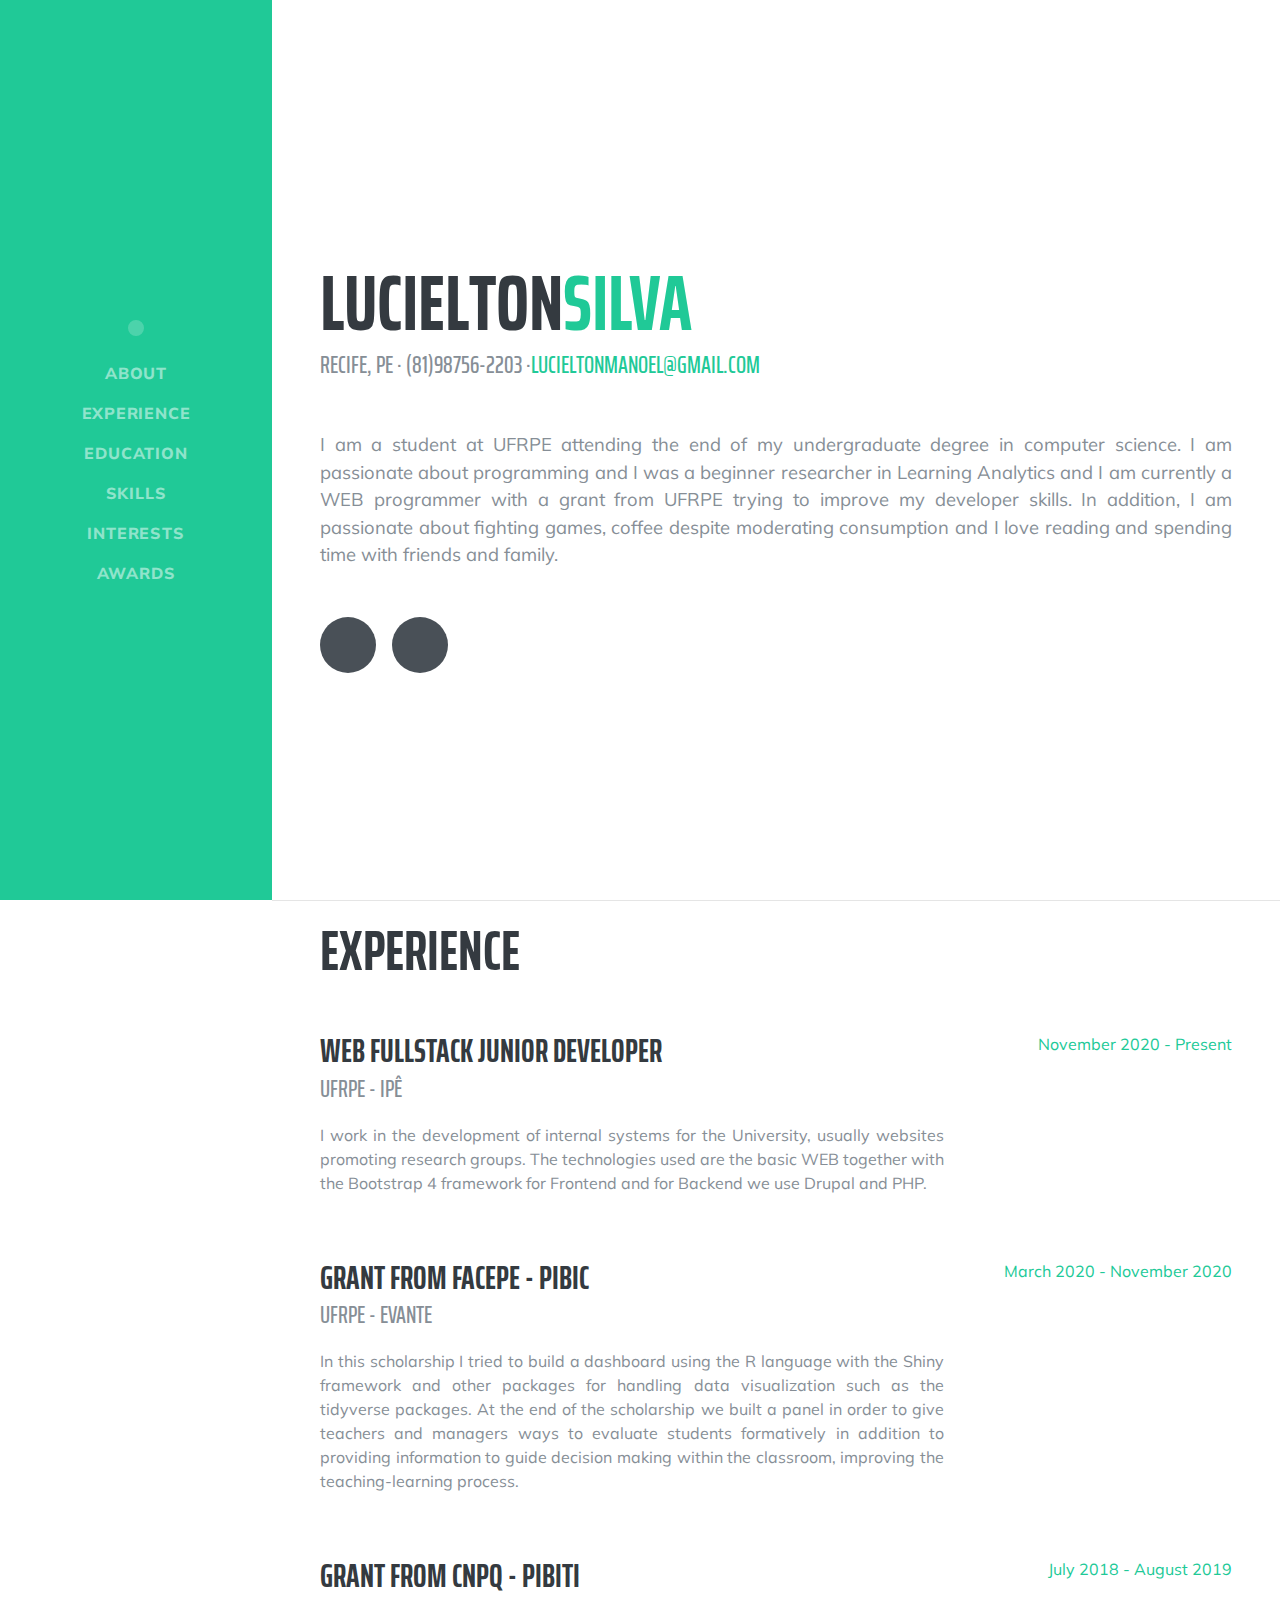
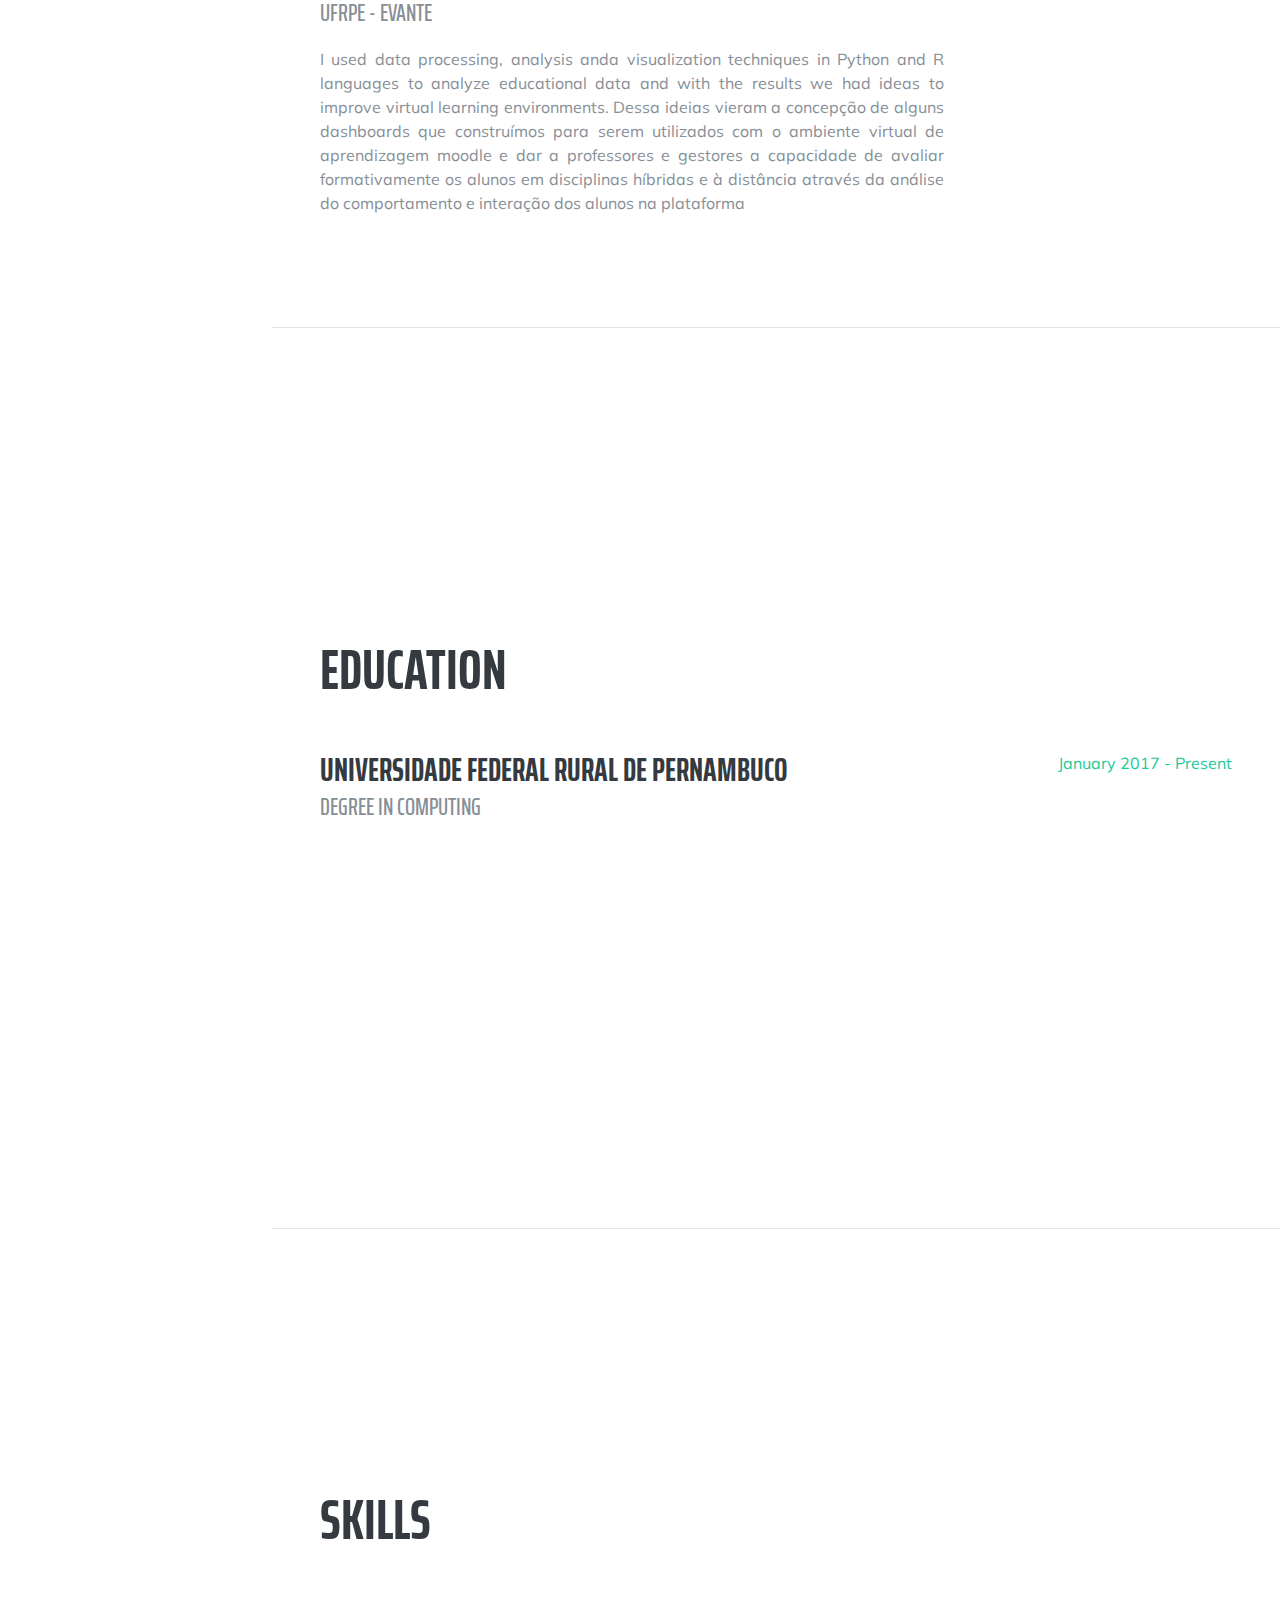
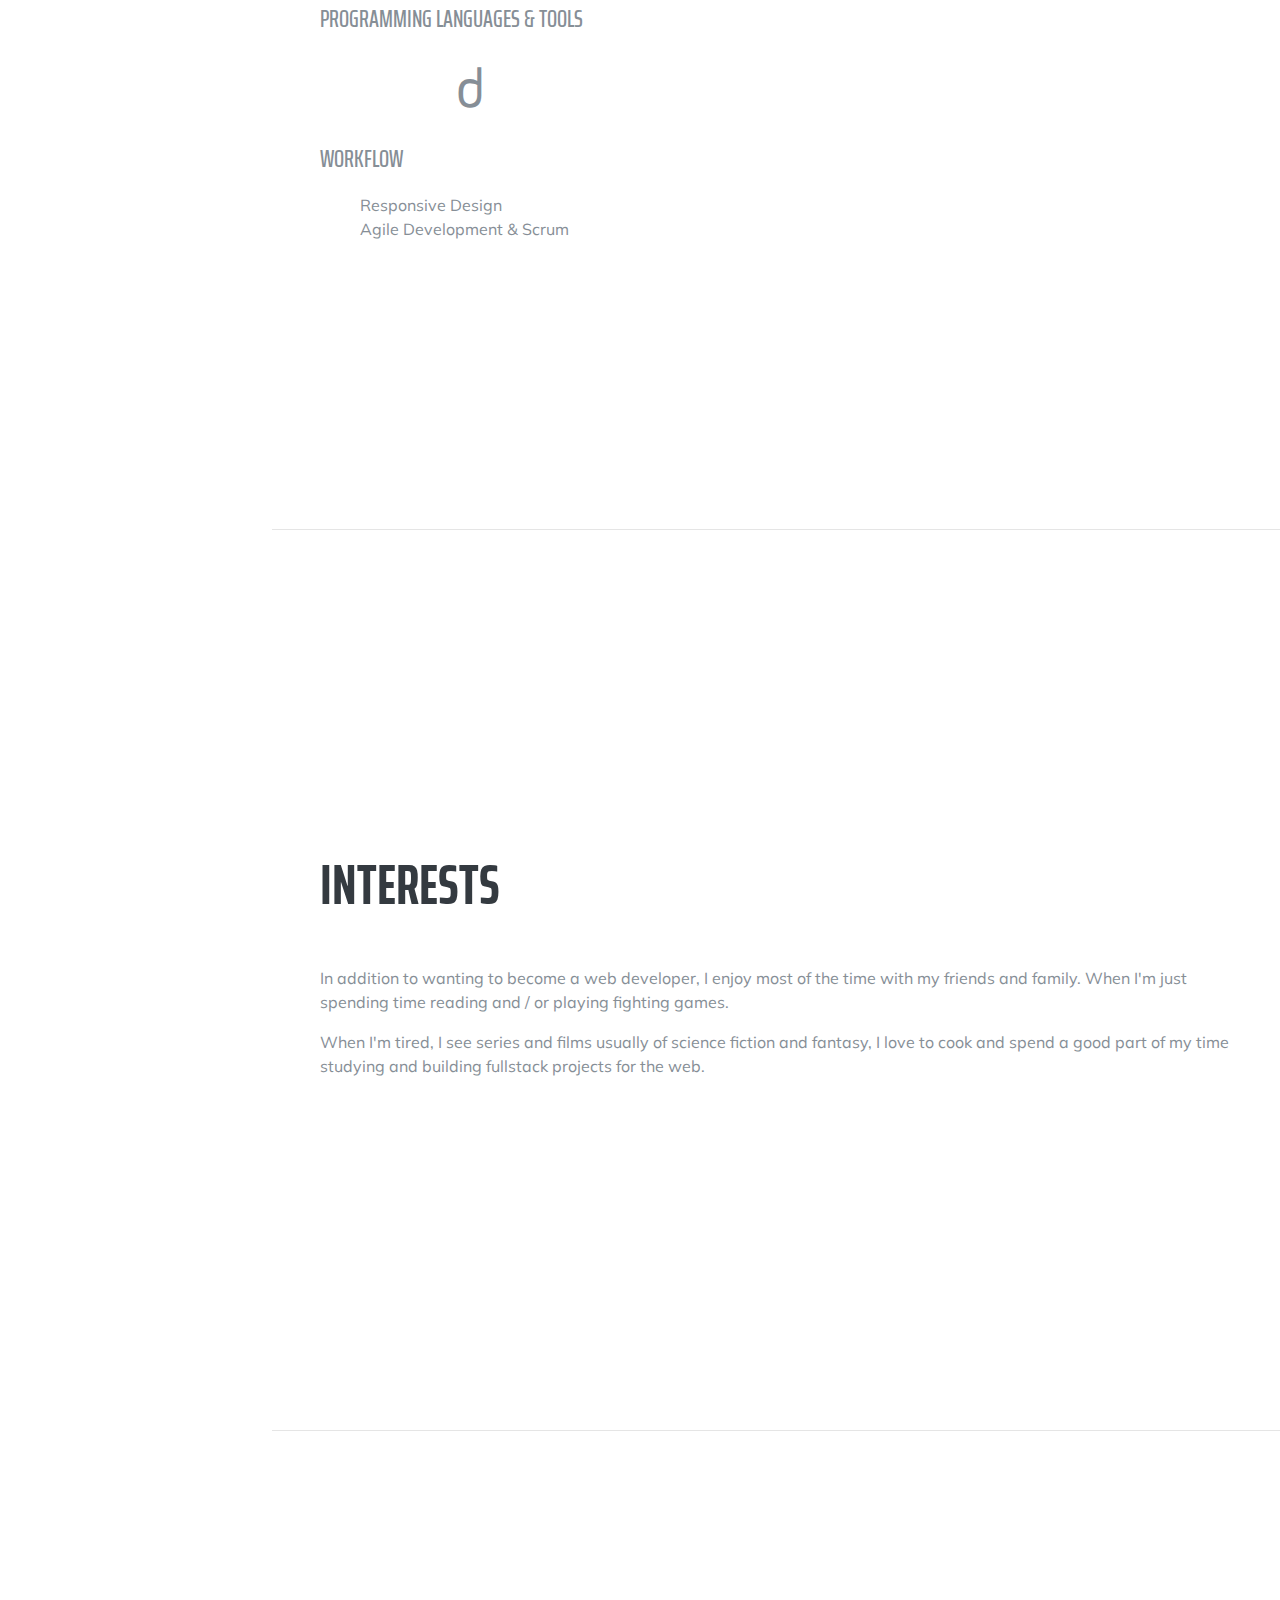
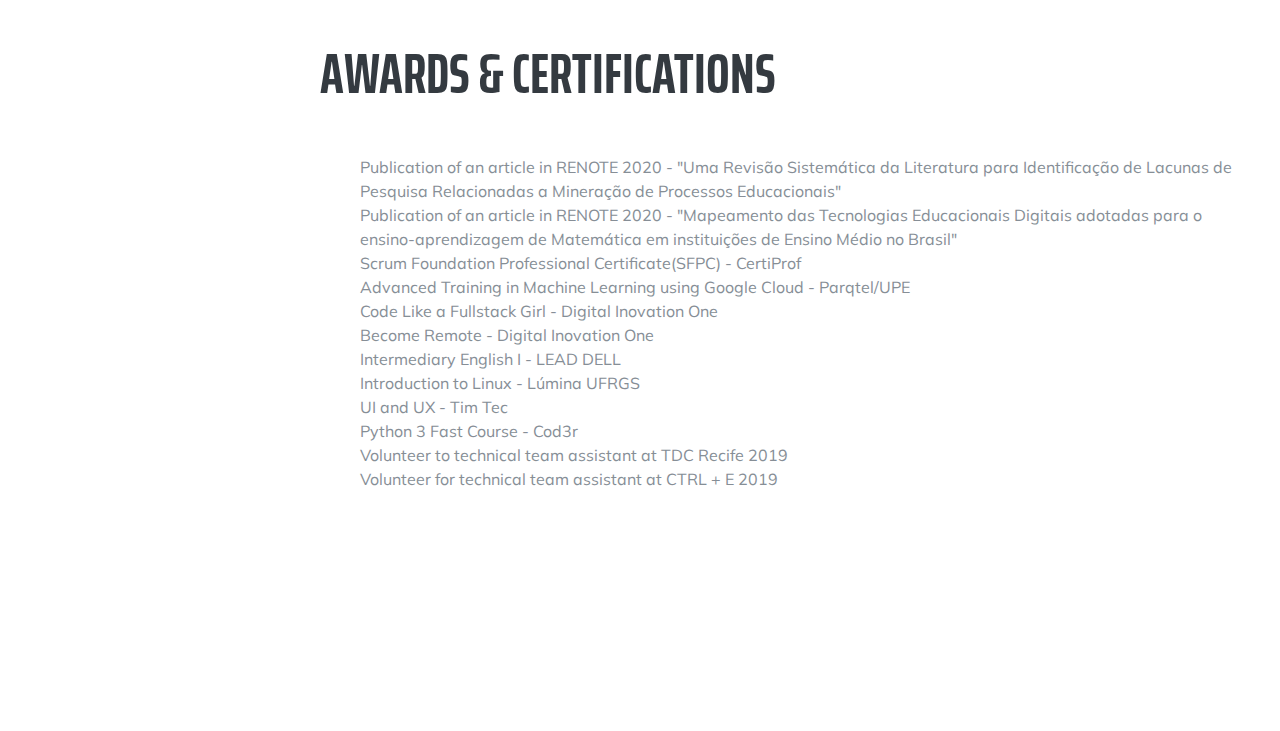
==== commit 97340fce: "Updates" ====
--- a/index.html
+++ b/index.html
@@ -1,4 +1,4 @@
-<!DOCTYPE html><html lang="en"><head><meta charSet="utf-8"/><meta http-equiv="x-ua-compatible" content="ie=edge"/><meta name="viewport" content="width=device-width, initial-scale=1, shrink-to-fit=no"/><style data-href="/lucielton-resume/styles.6bee21b4e9b2a6d73d64.css" id="gatsby-global-css">@import url(https://fonts.googleapis.com/css?family=Saira+Extra+Condensed:500,700);@import url(https://fonts.googleapis.com/css?family=Muli:400,400i,800,800i);
+<!DOCTYPE html><html lang="en"><head><meta charSet="utf-8"/><meta http-equiv="x-ua-compatible" content="ie=edge"/><meta name="viewport" content="width=device-width, initial-scale=1, shrink-to-fit=no"/><style data-href="/lucielton-resume/styles.a109521eb1adabe3d72d.css" id="gatsby-global-css">@import url(https://fonts.googleapis.com/css?family=Saira+Extra+Condensed:500,700);@import url(https://fonts.googleapis.com/css?family=Muli:400,400i,800,800i);
 /*!
  * Bootstrap v4.3.1 (https://getbootstrap.com/)
  * Copyright 2011-2019 The Bootstrap Authors
@@ -9,4 +9,4 @@
 /*!
  * Font Awesome Free 5.9.0 by @fontawesome - https://fontawesome.com
  * License - https://fontawesome.com/license/free (Icons: CC BY 4.0, Fonts: SIL OFL 1.1, Code: MIT License)
- */.fa,.fab,.fal,.far,.fas{-moz-osx-font-smoothing:grayscale;-webkit-font-smoothing:antialiased;display:inline-block;font-style:normal;font-variant:normal;text-rendering:auto;line-height:1}.fa-lg{font-size:1.33333em;line-height:.75em;vertical-align:-.0667em}.fa-xs{font-size:.75em}.fa-sm{font-size:.875em}.fa-1x{font-size:1em}.fa-2x{font-size:2em}.fa-3x{font-size:3em}.fa-4x{font-size:4em}.fa-5x{font-size:5em}.fa-6x{font-size:6em}.fa-7x{font-size:7em}.fa-8x{font-size:8em}.fa-9x{font-size:9em}.fa-10x{font-size:10em}.fa-fw{text-align:center;width:1.25em}.fa-ul{list-style-type:none;margin-left:2.5em;padding-left:0}.fa-ul>li{position:relative}.fa-li{left:-2em;position:absolute;text-align:center;width:2em;line-height:inherit}.fa-border{border:.08em solid #eee;border-radius:.1em;padding:.2em .25em .15em}.fa-pull-left{float:left}.fa-pull-right{float:right}.fa.fa-pull-left,.fab.fa-pull-left,.fal.fa-pull-left,.far.fa-pull-left,.fas.fa-pull-left{margin-right:.3em}.fa.fa-pull-right,.fab.fa-pull-right,.fal.fa-pull-right,.far.fa-pull-right,.fas.fa-pull-right{margin-left:.3em}.fa-spin{animation:fa-spin 2s linear infinite}.fa-pulse{animation:fa-spin 1s steps(8) infinite}@keyframes fa-spin{0%{transform:rotate(0deg)}to{transform:rotate(1turn)}}.fa-rotate-90{-ms-filter:"progid:DXImageTransform.Microsoft.BasicImage(rotation=1)";transform:rotate(90deg)}.fa-rotate-180{-ms-filter:"progid:DXImageTransform.Microsoft.BasicImage(rotation=2)";transform:rotate(180deg)}.fa-rotate-270{-ms-filter:"progid:DXImageTransform.Microsoft.BasicImage(rotation=3)";transform:rotate(270deg)}.fa-flip-horizontal{-ms-filter:"progid:DXImageTransform.Microsoft.BasicImage(rotation=0, mirror=1)";transform:scaleX(-1)}.fa-flip-vertical{transform:scaleY(-1)}.fa-flip-both,.fa-flip-horizontal.fa-flip-vertical,.fa-flip-vertical{-ms-filter:"progid:DXImageTransform.Microsoft.BasicImage(rotation=2, mirror=1)"}.fa-flip-both,.fa-flip-horizontal.fa-flip-vertical{transform:scale(-1)}:root .fa-flip-both,:root .fa-flip-horizontal,:root .fa-flip-vertical,:root .fa-rotate-90,:root .fa-rotate-180,:root .fa-rotate-270{filter:none}.fa-stack{display:inline-block;height:2em;line-height:2em;position:relative;vertical-align:middle;width:2.5em}.fa-stack-1x,.fa-stack-2x{left:0;position:absolute;text-align:center;width:100%}.fa-stack-1x{line-height:inherit}.fa-stack-2x{font-size:2em}.fa-inverse{color:#fff}.fa-500px:before{content:"\F26E"}.fa-accessible-icon:before{content:"\F368"}.fa-accusoft:before{content:"\F369"}.fa-acquisitions-incorporated:before{content:"\F6AF"}.fa-ad:before{content:"\F641"}.fa-address-book:before{content:"\F2B9"}.fa-address-card:before{content:"\F2BB"}.fa-adjust:before{content:"\F042"}.fa-adn:before{content:"\F170"}.fa-adobe:before{content:"\F778"}.fa-adversal:before{content:"\F36A"}.fa-affiliatetheme:before{content:"\F36B"}.fa-air-freshener:before{content:"\F5D0"}.fa-airbnb:before{content:"\F834"}.fa-algolia:before{content:"\F36C"}.fa-align-center:before{content:"\F037"}.fa-align-justify:before{content:"\F039"}.fa-align-left:before{content:"\F036"}.fa-align-right:before{content:"\F038"}.fa-alipay:before{content:"\F642"}.fa-allergies:before{content:"\F461"}.fa-amazon:before{content:"\F270"}.fa-amazon-pay:before{content:"\F42C"}.fa-ambulance:before{content:"\F0F9"}.fa-american-sign-language-interpreting:before{content:"\F2A3"}.fa-amilia:before{content:"\F36D"}.fa-anchor:before{content:"\F13D"}.fa-android:before{content:"\F17B"}.fa-angellist:before{content:"\F209"}.fa-angle-double-down:before{content:"\F103"}.fa-angle-double-left:before{content:"\F100"}.fa-angle-double-right:before{content:"\F101"}.fa-angle-double-up:before{content:"\F102"}.fa-angle-down:before{content:"\F107"}.fa-angle-left:before{content:"\F104"}.fa-angle-right:before{content:"\F105"}.fa-angle-up:before{content:"\F106"}.fa-angry:before{content:"\F556"}.fa-angrycreative:before{content:"\F36E"}.fa-angular:before{content:"\F420"}.fa-ankh:before{content:"\F644"}.fa-app-store:before{content:"\F36F"}.fa-app-store-ios:before{content:"\F370"}.fa-apper:before{content:"\F371"}.fa-apple:before{content:"\F179"}.fa-apple-alt:before{content:"\F5D1"}.fa-apple-pay:before{content:"\F415"}.fa-archive:before{content:"\F187"}.fa-archway:before{content:"\F557"}.fa-arrow-alt-circle-down:before{content:"\F358"}.fa-arrow-alt-circle-left:before{content:"\F359"}.fa-arrow-alt-circle-right:before{content:"\F35A"}.fa-arrow-alt-circle-up:before{content:"\F35B"}.fa-arrow-circle-down:before{content:"\F0AB"}.fa-arrow-circle-left:before{content:"\F0A8"}.fa-arrow-circle-right:before{content:"\F0A9"}.fa-arrow-circle-up:before{content:"\F0AA"}.fa-arrow-down:before{content:"\F063"}.fa-arrow-left:before{content:"\F060"}.fa-arrow-right:before{content:"\F061"}.fa-arrow-up:before{content:"\F062"}.fa-arrows-alt:before{content:"\F0B2"}.fa-arrows-alt-h:before{content:"\F337"}.fa-arrows-alt-v:before{content:"\F338"}.fa-artstation:before{content:"\F77A"}.fa-assistive-listening-systems:before{content:"\F2A2"}.fa-asterisk:before{content:"\F069"}.fa-asymmetrik:before{content:"\F372"}.fa-at:before{content:"\F1FA"}.fa-atlas:before{content:"\F558"}.fa-atlassian:before{content:"\F77B"}.fa-atom:before{content:"\F5D2"}.fa-audible:before{content:"\F373"}.fa-audio-description:before{content:"\F29E"}.fa-autoprefixer:before{content:"\F41C"}.fa-avianex:before{content:"\F374"}.fa-aviato:before{content:"\F421"}.fa-award:before{content:"\F559"}.fa-aws:before{content:"\F375"}.fa-baby:before{content:"\F77C"}.fa-baby-carriage:before{content:"\F77D"}.fa-backspace:before{content:"\F55A"}.fa-backward:before{content:"\F04A"}.fa-bacon:before{content:"\F7E5"}.fa-balance-scale:before{content:"\F24E"}.fa-balance-scale-left:before{content:"\F515"}.fa-balance-scale-right:before{content:"\F516"}.fa-ban:before{content:"\F05E"}.fa-band-aid:before{content:"\F462"}.fa-bandcamp:before{content:"\F2D5"}.fa-barcode:before{content:"\F02A"}.fa-bars:before{content:"\F0C9"}.fa-baseball-ball:before{content:"\F433"}.fa-basketball-ball:before{content:"\F434"}.fa-bath:before{content:"\F2CD"}.fa-battery-empty:before{content:"\F244"}.fa-battery-full:before{content:"\F240"}.fa-battery-half:before{content:"\F242"}.fa-battery-quarter:before{content:"\F243"}.fa-battery-three-quarters:before{content:"\F241"}.fa-battle-net:before{content:"\F835"}.fa-bed:before{content:"\F236"}.fa-beer:before{content:"\F0FC"}.fa-behance:before{content:"\F1B4"}.fa-behance-square:before{content:"\F1B5"}.fa-bell:before{content:"\F0F3"}.fa-bell-slash:before{content:"\F1F6"}.fa-bezier-curve:before{content:"\F55B"}.fa-bible:before{content:"\F647"}.fa-bicycle:before{content:"\F206"}.fa-biking:before{content:"\F84A"}.fa-bimobject:before{content:"\F378"}.fa-binoculars:before{content:"\F1E5"}.fa-biohazard:before{content:"\F780"}.fa-birthday-cake:before{content:"\F1FD"}.fa-bitbucket:before{content:"\F171"}.fa-bitcoin:before{content:"\F379"}.fa-bity:before{content:"\F37A"}.fa-black-tie:before{content:"\F27E"}.fa-blackberry:before{content:"\F37B"}.fa-blender:before{content:"\F517"}.fa-blender-phone:before{content:"\F6B6"}.fa-blind:before{content:"\F29D"}.fa-blog:before{content:"\F781"}.fa-blogger:before{content:"\F37C"}.fa-blogger-b:before{content:"\F37D"}.fa-bluetooth:before{content:"\F293"}.fa-bluetooth-b:before{content:"\F294"}.fa-bold:before{content:"\F032"}.fa-bolt:before{content:"\F0E7"}.fa-bomb:before{content:"\F1E2"}.fa-bone:before{content:"\F5D7"}.fa-bong:before{content:"\F55C"}.fa-book:before{content:"\F02D"}.fa-book-dead:before{content:"\F6B7"}.fa-book-medical:before{content:"\F7E6"}.fa-book-open:before{content:"\F518"}.fa-book-reader:before{content:"\F5DA"}.fa-bookmark:before{content:"\F02E"}.fa-bootstrap:before{content:"\F836"}.fa-border-all:before{content:"\F84C"}.fa-border-none:before{content:"\F850"}.fa-border-style:before{content:"\F853"}.fa-bowling-ball:before{content:"\F436"}.fa-box:before{content:"\F466"}.fa-box-open:before{content:"\F49E"}.fa-boxes:before{content:"\F468"}.fa-braille:before{content:"\F2A1"}.fa-brain:before{content:"\F5DC"}.fa-bread-slice:before{content:"\F7EC"}.fa-briefcase:before{content:"\F0B1"}.fa-briefcase-medical:before{content:"\F469"}.fa-broadcast-tower:before{content:"\F519"}.fa-broom:before{content:"\F51A"}.fa-brush:before{content:"\F55D"}.fa-btc:before{content:"\F15A"}.fa-buffer:before{content:"\F837"}.fa-bug:before{content:"\F188"}.fa-building:before{content:"\F1AD"}.fa-bullhorn:before{content:"\F0A1"}.fa-bullseye:before{content:"\F140"}.fa-burn:before{content:"\F46A"}.fa-buromobelexperte:before{content:"\F37F"}.fa-bus:before{content:"\F207"}.fa-bus-alt:before{content:"\F55E"}.fa-business-time:before{content:"\F64A"}.fa-buysellads:before{content:"\F20D"}.fa-calculator:before{content:"\F1EC"}.fa-calendar:before{content:"\F133"}.fa-calendar-alt:before{content:"\F073"}.fa-calendar-check:before{content:"\F274"}.fa-calendar-day:before{content:"\F783"}.fa-calendar-minus:before{content:"\F272"}.fa-calendar-plus:before{content:"\F271"}.fa-calendar-times:before{content:"\F273"}.fa-calendar-week:before{content:"\F784"}.fa-camera:before{content:"\F030"}.fa-camera-retro:before{content:"\F083"}.fa-campground:before{content:"\F6BB"}.fa-canadian-maple-leaf:before{content:"\F785"}.fa-candy-cane:before{content:"\F786"}.fa-cannabis:before{content:"\F55F"}.fa-capsules:before{content:"\F46B"}.fa-car:before{content:"\F1B9"}.fa-car-alt:before{content:"\F5DE"}.fa-car-battery:before{content:"\F5DF"}.fa-car-crash:before{content:"\F5E1"}.fa-car-side:before{content:"\F5E4"}.fa-caret-down:before{content:"\F0D7"}.fa-caret-left:before{content:"\F0D9"}.fa-caret-right:before{content:"\F0DA"}.fa-caret-square-down:before{content:"\F150"}.fa-caret-square-left:before{content:"\F191"}.fa-caret-square-right:before{content:"\F152"}.fa-caret-square-up:before{content:"\F151"}.fa-caret-up:before{content:"\F0D8"}.fa-carrot:before{content:"\F787"}.fa-cart-arrow-down:before{content:"\F218"}.fa-cart-plus:before{content:"\F217"}.fa-cash-register:before{content:"\F788"}.fa-cat:before{content:"\F6BE"}.fa-cc-amazon-pay:before{content:"\F42D"}.fa-cc-amex:before{content:"\F1F3"}.fa-cc-apple-pay:before{content:"\F416"}.fa-cc-diners-club:before{content:"\F24C"}.fa-cc-discover:before{content:"\F1F2"}.fa-cc-jcb:before{content:"\F24B"}.fa-cc-mastercard:before{content:"\F1F1"}.fa-cc-paypal:before{content:"\F1F4"}.fa-cc-stripe:before{content:"\F1F5"}.fa-cc-visa:before{content:"\F1F0"}.fa-centercode:before{content:"\F380"}.fa-centos:before{content:"\F789"}.fa-certificate:before{content:"\F0A3"}.fa-chair:before{content:"\F6C0"}.fa-chalkboard:before{content:"\F51B"}.fa-chalkboard-teacher:before{content:"\F51C"}.fa-charging-station:before{content:"\F5E7"}.fa-chart-area:before{content:"\F1FE"}.fa-chart-bar:before{content:"\F080"}.fa-chart-line:before{content:"\F201"}.fa-chart-pie:before{content:"\F200"}.fa-check:before{content:"\F00C"}.fa-check-circle:before{content:"\F058"}.fa-check-double:before{content:"\F560"}.fa-check-square:before{content:"\F14A"}.fa-cheese:before{content:"\F7EF"}.fa-chess:before{content:"\F439"}.fa-chess-bishop:before{content:"\F43A"}.fa-chess-board:before{content:"\F43C"}.fa-chess-king:before{content:"\F43F"}.fa-chess-knight:before{content:"\F441"}.fa-chess-pawn:before{content:"\F443"}.fa-chess-queen:before{content:"\F445"}.fa-chess-rook:before{content:"\F447"}.fa-chevron-circle-down:before{content:"\F13A"}.fa-chevron-circle-left:before{content:"\F137"}.fa-chevron-circle-right:before{content:"\F138"}.fa-chevron-circle-up:before{content:"\F139"}.fa-chevron-down:before{content:"\F078"}.fa-chevron-left:before{content:"\F053"}.fa-chevron-right:before{content:"\F054"}.fa-chevron-up:before{content:"\F077"}.fa-child:before{content:"\F1AE"}.fa-chrome:before{content:"\F268"}.fa-chromecast:before{content:"\F838"}.fa-church:before{content:"\F51D"}.fa-circle:before{content:"\F111"}.fa-circle-notch:before{content:"\F1CE"}.fa-city:before{content:"\F64F"}.fa-clinic-medical:before{content:"\F7F2"}.fa-clipboard:before{content:"\F328"}.fa-clipboard-check:before{content:"\F46C"}.fa-clipboard-list:before{content:"\F46D"}.fa-clock:before{content:"\F017"}.fa-clone:before{content:"\F24D"}.fa-closed-captioning:before{content:"\F20A"}.fa-cloud:before{content:"\F0C2"}.fa-cloud-download-alt:before{content:"\F381"}.fa-cloud-meatball:before{content:"\F73B"}.fa-cloud-moon:before{content:"\F6C3"}.fa-cloud-moon-rain:before{content:"\F73C"}.fa-cloud-rain:before{content:"\F73D"}.fa-cloud-showers-heavy:before{content:"\F740"}.fa-cloud-sun:before{content:"\F6C4"}.fa-cloud-sun-rain:before{content:"\F743"}.fa-cloud-upload-alt:before{content:"\F382"}.fa-cloudscale:before{content:"\F383"}.fa-cloudsmith:before{content:"\F384"}.fa-cloudversify:before{content:"\F385"}.fa-cocktail:before{content:"\F561"}.fa-code:before{content:"\F121"}.fa-code-branch:before{content:"\F126"}.fa-codepen:before{content:"\F1CB"}.fa-codiepie:before{content:"\F284"}.fa-coffee:before{content:"\F0F4"}.fa-cog:before{content:"\F013"}.fa-cogs:before{content:"\F085"}.fa-coins:before{content:"\F51E"}.fa-columns:before{content:"\F0DB"}.fa-comment:before{content:"\F075"}.fa-comment-alt:before{content:"\F27A"}.fa-comment-dollar:before{content:"\F651"}.fa-comment-dots:before{content:"\F4AD"}.fa-comment-medical:before{content:"\F7F5"}.fa-comment-slash:before{content:"\F4B3"}.fa-comments:before{content:"\F086"}.fa-comments-dollar:before{content:"\F653"}.fa-compact-disc:before{content:"\F51F"}.fa-compass:before{content:"\F14E"}.fa-compress:before{content:"\F066"}.fa-compress-arrows-alt:before{content:"\F78C"}.fa-concierge-bell:before{content:"\F562"}.fa-confluence:before{content:"\F78D"}.fa-connectdevelop:before{content:"\F20E"}.fa-contao:before{content:"\F26D"}.fa-cookie:before{content:"\F563"}.fa-cookie-bite:before{content:"\F564"}.fa-copy:before{content:"\F0C5"}.fa-copyright:before{content:"\F1F9"}.fa-couch:before{content:"\F4B8"}.fa-cpanel:before{content:"\F388"}.fa-creative-commons:before{content:"\F25E"}.fa-creative-commons-by:before{content:"\F4E7"}.fa-creative-commons-nc:before{content:"\F4E8"}.fa-creative-commons-nc-eu:before{content:"\F4E9"}.fa-creative-commons-nc-jp:before{content:"\F4EA"}.fa-creative-commons-nd:before{content:"\F4EB"}.fa-creative-commons-pd:before{content:"\F4EC"}.fa-creative-commons-pd-alt:before{content:"\F4ED"}.fa-creative-commons-remix:before{content:"\F4EE"}.fa-creative-commons-sa:before{content:"\F4EF"}.fa-creative-commons-sampling:before{content:"\F4F0"}.fa-creative-commons-sampling-plus:before{content:"\F4F1"}.fa-creative-commons-share:before{content:"\F4F2"}.fa-creative-commons-zero:before{content:"\F4F3"}.fa-credit-card:before{content:"\F09D"}.fa-critical-role:before{content:"\F6C9"}.fa-crop:before{content:"\F125"}.fa-crop-alt:before{content:"\F565"}.fa-cross:before{content:"\F654"}.fa-crosshairs:before{content:"\F05B"}.fa-crow:before{content:"\F520"}.fa-crown:before{content:"\F521"}.fa-crutch:before{content:"\F7F7"}.fa-css3:before{content:"\F13C"}.fa-css3-alt:before{content:"\F38B"}.fa-cube:before{content:"\F1B2"}.fa-cubes:before{content:"\F1B3"}.fa-cut:before{content:"\F0C4"}.fa-cuttlefish:before{content:"\F38C"}.fa-d-and-d:before{content:"\F38D"}.fa-d-and-d-beyond:before{content:"\F6CA"}.fa-dashcube:before{content:"\F210"}.fa-database:before{content:"\F1C0"}.fa-deaf:before{content:"\F2A4"}.fa-delicious:before{content:"\F1A5"}.fa-democrat:before{content:"\F747"}.fa-deploydog:before{content:"\F38E"}.fa-deskpro:before{content:"\F38F"}.fa-desktop:before{content:"\F108"}.fa-dev:before{content:"\F6CC"}.fa-deviantart:before{content:"\F1BD"}.fa-dharmachakra:before{content:"\F655"}.fa-dhl:before{content:"\F790"}.fa-diagnoses:before{content:"\F470"}.fa-diaspora:before{content:"\F791"}.fa-dice:before{content:"\F522"}.fa-dice-d20:before{content:"\F6CF"}.fa-dice-d6:before{content:"\F6D1"}.fa-dice-five:before{content:"\F523"}.fa-dice-four:before{content:"\F524"}.fa-dice-one:before{content:"\F525"}.fa-dice-six:before{content:"\F526"}.fa-dice-three:before{content:"\F527"}.fa-dice-two:before{content:"\F528"}.fa-digg:before{content:"\F1A6"}.fa-digital-ocean:before{content:"\F391"}.fa-digital-tachograph:before{content:"\F566"}.fa-directions:before{content:"\F5EB"}.fa-discord:before{content:"\F392"}.fa-discourse:before{content:"\F393"}.fa-divide:before{content:"\F529"}.fa-dizzy:before{content:"\F567"}.fa-dna:before{content:"\F471"}.fa-dochub:before{content:"\F394"}.fa-docker:before{content:"\F395"}.fa-dog:before{content:"\F6D3"}.fa-dollar-sign:before{content:"\F155"}.fa-dolly:before{content:"\F472"}.fa-dolly-flatbed:before{content:"\F474"}.fa-donate:before{content:"\F4B9"}.fa-door-closed:before{content:"\F52A"}.fa-door-open:before{content:"\F52B"}.fa-dot-circle:before{content:"\F192"}.fa-dove:before{content:"\F4BA"}.fa-download:before{content:"\F019"}.fa-draft2digital:before{content:"\F396"}.fa-drafting-compass:before{content:"\F568"}.fa-dragon:before{content:"\F6D5"}.fa-draw-polygon:before{content:"\F5EE"}.fa-dribbble:before{content:"\F17D"}.fa-dribbble-square:before{content:"\F397"}.fa-dropbox:before{content:"\F16B"}.fa-drum:before{content:"\F569"}.fa-drum-steelpan:before{content:"\F56A"}.fa-drumstick-bite:before{content:"\F6D7"}.fa-drupal:before{content:"\F1A9"}.fa-dumbbell:before{content:"\F44B"}.fa-dumpster:before{content:"\F793"}.fa-dumpster-fire:before{content:"\F794"}.fa-dungeon:before{content:"\F6D9"}.fa-dyalog:before{content:"\F399"}.fa-earlybirds:before{content:"\F39A"}.fa-ebay:before{content:"\F4F4"}.fa-edge:before{content:"\F282"}.fa-edit:before{content:"\F044"}.fa-egg:before{content:"\F7FB"}.fa-eject:before{content:"\F052"}.fa-elementor:before{content:"\F430"}.fa-ellipsis-h:before{content:"\F141"}.fa-ellipsis-v:before{content:"\F142"}.fa-ello:before{content:"\F5F1"}.fa-ember:before{content:"\F423"}.fa-empire:before{content:"\F1D1"}.fa-envelope:before{content:"\F0E0"}.fa-envelope-open:before{content:"\F2B6"}.fa-envelope-open-text:before{content:"\F658"}.fa-envelope-square:before{content:"\F199"}.fa-envira:before{content:"\F299"}.fa-equals:before{content:"\F52C"}.fa-eraser:before{content:"\F12D"}.fa-erlang:before{content:"\F39D"}.fa-ethereum:before{content:"\F42E"}.fa-ethernet:before{content:"\F796"}.fa-etsy:before{content:"\F2D7"}.fa-euro-sign:before{content:"\F153"}.fa-evernote:before{content:"\F839"}.fa-exchange-alt:before{content:"\F362"}.fa-exclamation:before{content:"\F12A"}.fa-exclamation-circle:before{content:"\F06A"}.fa-exclamation-triangle:before{content:"\F071"}.fa-expand:before{content:"\F065"}.fa-expand-arrows-alt:before{content:"\F31E"}.fa-expeditedssl:before{content:"\F23E"}.fa-external-link-alt:before{content:"\F35D"}.fa-external-link-square-alt:before{content:"\F360"}.fa-eye:before{content:"\F06E"}.fa-eye-dropper:before{content:"\F1FB"}.fa-eye-slash:before{content:"\F070"}.fa-facebook:before{content:"\F09A"}.fa-facebook-f:before{content:"\F39E"}.fa-facebook-messenger:before{content:"\F39F"}.fa-facebook-square:before{content:"\F082"}.fa-fan:before{content:"\F863"}.fa-fantasy-flight-games:before{content:"\F6DC"}.fa-fast-backward:before{content:"\F049"}.fa-fast-forward:before{content:"\F050"}.fa-fax:before{content:"\F1AC"}.fa-feather:before{content:"\F52D"}.fa-feather-alt:before{content:"\F56B"}.fa-fedex:before{content:"\F797"}.fa-fedora:before{content:"\F798"}.fa-female:before{content:"\F182"}.fa-fighter-jet:before{content:"\F0FB"}.fa-figma:before{content:"\F799"}.fa-file:before{content:"\F15B"}.fa-file-alt:before{content:"\F15C"}.fa-file-archive:before{content:"\F1C6"}.fa-file-audio:before{content:"\F1C7"}.fa-file-code:before{content:"\F1C9"}.fa-file-contract:before{content:"\F56C"}.fa-file-csv:before{content:"\F6DD"}.fa-file-download:before{content:"\F56D"}.fa-file-excel:before{content:"\F1C3"}.fa-file-export:before{content:"\F56E"}.fa-file-image:before{content:"\F1C5"}.fa-file-import:before{content:"\F56F"}.fa-file-invoice:before{content:"\F570"}.fa-file-invoice-dollar:before{content:"\F571"}.fa-file-medical:before{content:"\F477"}.fa-file-medical-alt:before{content:"\F478"}.fa-file-pdf:before{content:"\F1C1"}.fa-file-powerpoint:before{content:"\F1C4"}.fa-file-prescription:before{content:"\F572"}.fa-file-signature:before{content:"\F573"}.fa-file-upload:before{content:"\F574"}.fa-file-video:before{content:"\F1C8"}.fa-file-word:before{content:"\F1C2"}.fa-fill:before{content:"\F575"}.fa-fill-drip:before{content:"\F576"}.fa-film:before{content:"\F008"}.fa-filter:before{content:"\F0B0"}.fa-fingerprint:before{content:"\F577"}.fa-fire:before{content:"\F06D"}.fa-fire-alt:before{content:"\F7E4"}.fa-fire-extinguisher:before{content:"\F134"}.fa-firefox:before{content:"\F269"}.fa-first-aid:before{content:"\F479"}.fa-first-order:before{content:"\F2B0"}.fa-first-order-alt:before{content:"\F50A"}.fa-firstdraft:before{content:"\F3A1"}.fa-fish:before{content:"\F578"}.fa-fist-raised:before{content:"\F6DE"}.fa-flag:before{content:"\F024"}.fa-flag-checkered:before{content:"\F11E"}.fa-flag-usa:before{content:"\F74D"}.fa-flask:before{content:"\F0C3"}.fa-flickr:before{content:"\F16E"}.fa-flipboard:before{content:"\F44D"}.fa-flushed:before{content:"\F579"}.fa-fly:before{content:"\F417"}.fa-folder:before{content:"\F07B"}.fa-folder-minus:before{content:"\F65D"}.fa-folder-open:before{content:"\F07C"}.fa-folder-plus:before{content:"\F65E"}.fa-font:before{content:"\F031"}.fa-font-awesome:before{content:"\F2B4"}.fa-font-awesome-alt:before{content:"\F35C"}.fa-font-awesome-flag:before{content:"\F425"}.fa-font-awesome-logo-full:before{content:"\F4E6"}.fa-fonticons:before{content:"\F280"}.fa-fonticons-fi:before{content:"\F3A2"}.fa-football-ball:before{content:"\F44E"}.fa-fort-awesome:before{content:"\F286"}.fa-fort-awesome-alt:before{content:"\F3A3"}.fa-forumbee:before{content:"\F211"}.fa-forward:before{content:"\F04E"}.fa-foursquare:before{content:"\F180"}.fa-free-code-camp:before{content:"\F2C5"}.fa-freebsd:before{content:"\F3A4"}.fa-frog:before{content:"\F52E"}.fa-frown:before{content:"\F119"}.fa-frown-open:before{content:"\F57A"}.fa-fulcrum:before{content:"\F50B"}.fa-funnel-dollar:before{content:"\F662"}.fa-futbol:before{content:"\F1E3"}.fa-galactic-republic:before{content:"\F50C"}.fa-galactic-senate:before{content:"\F50D"}.fa-gamepad:before{content:"\F11B"}.fa-gas-pump:before{content:"\F52F"}.fa-gavel:before{content:"\F0E3"}.fa-gem:before{content:"\F3A5"}.fa-genderless:before{content:"\F22D"}.fa-get-pocket:before{content:"\F265"}.fa-gg:before{content:"\F260"}.fa-gg-circle:before{content:"\F261"}.fa-ghost:before{content:"\F6E2"}.fa-gift:before{content:"\F06B"}.fa-gifts:before{content:"\F79C"}.fa-git:before{content:"\F1D3"}.fa-git-alt:before{content:"\F841"}.fa-git-square:before{content:"\F1D2"}.fa-github:before{content:"\F09B"}.fa-github-alt:before{content:"\F113"}.fa-github-square:before{content:"\F092"}.fa-gitkraken:before{content:"\F3A6"}.fa-gitlab:before{content:"\F296"}.fa-gitter:before{content:"\F426"}.fa-glass-cheers:before{content:"\F79F"}.fa-glass-martini:before{content:"\F000"}.fa-glass-martini-alt:before{content:"\F57B"}.fa-glass-whiskey:before{content:"\F7A0"}.fa-glasses:before{content:"\F530"}.fa-glide:before{content:"\F2A5"}.fa-glide-g:before{content:"\F2A6"}.fa-globe:before{content:"\F0AC"}.fa-globe-africa:before{content:"\F57C"}.fa-globe-americas:before{content:"\F57D"}.fa-globe-asia:before{content:"\F57E"}.fa-globe-europe:before{content:"\F7A2"}.fa-gofore:before{content:"\F3A7"}.fa-golf-ball:before{content:"\F450"}.fa-goodreads:before{content:"\F3A8"}.fa-goodreads-g:before{content:"\F3A9"}.fa-google:before{content:"\F1A0"}.fa-google-drive:before{content:"\F3AA"}.fa-google-play:before{content:"\F3AB"}.fa-google-plus:before{content:"\F2B3"}.fa-google-plus-g:before{content:"\F0D5"}.fa-google-plus-square:before{content:"\F0D4"}.fa-google-wallet:before{content:"\F1EE"}.fa-gopuram:before{content:"\F664"}.fa-graduation-cap:before{content:"\F19D"}.fa-gratipay:before{content:"\F184"}.fa-grav:before{content:"\F2D6"}.fa-greater-than:before{content:"\F531"}.fa-greater-than-equal:before{content:"\F532"}.fa-grimace:before{content:"\F57F"}.fa-grin:before{content:"\F580"}.fa-grin-alt:before{content:"\F581"}.fa-grin-beam:before{content:"\F582"}.fa-grin-beam-sweat:before{content:"\F583"}.fa-grin-hearts:before{content:"\F584"}.fa-grin-squint:before{content:"\F585"}.fa-grin-squint-tears:before{content:"\F586"}.fa-grin-stars:before{content:"\F587"}.fa-grin-tears:before{content:"\F588"}.fa-grin-tongue:before{content:"\F589"}.fa-grin-tongue-squint:before{content:"\F58A"}.fa-grin-tongue-wink:before{content:"\F58B"}.fa-grin-wink:before{content:"\F58C"}.fa-grip-horizontal:before{content:"\F58D"}.fa-grip-lines:before{content:"\F7A4"}.fa-grip-lines-vertical:before{content:"\F7A5"}.fa-grip-vertical:before{content:"\F58E"}.fa-gripfire:before{content:"\F3AC"}.fa-grunt:before{content:"\F3AD"}.fa-guitar:before{content:"\F7A6"}.fa-gulp:before{content:"\F3AE"}.fa-h-square:before{content:"\F0FD"}.fa-hacker-news:before{content:"\F1D4"}.fa-hacker-news-square:before{content:"\F3AF"}.fa-hackerrank:before{content:"\F5F7"}.fa-hamburger:before{content:"\F805"}.fa-hammer:before{content:"\F6E3"}.fa-hamsa:before{content:"\F665"}.fa-hand-holding:before{content:"\F4BD"}.fa-hand-holding-heart:before{content:"\F4BE"}.fa-hand-holding-usd:before{content:"\F4C0"}.fa-hand-lizard:before{content:"\F258"}.fa-hand-middle-finger:before{content:"\F806"}.fa-hand-paper:before{content:"\F256"}.fa-hand-peace:before{content:"\F25B"}.fa-hand-point-down:before{content:"\F0A7"}.fa-hand-point-left:before{content:"\F0A5"}.fa-hand-point-right:before{content:"\F0A4"}.fa-hand-point-up:before{content:"\F0A6"}.fa-hand-pointer:before{content:"\F25A"}.fa-hand-rock:before{content:"\F255"}.fa-hand-scissors:before{content:"\F257"}.fa-hand-spock:before{content:"\F259"}.fa-hands:before{content:"\F4C2"}.fa-hands-helping:before{content:"\F4C4"}.fa-handshake:before{content:"\F2B5"}.fa-hanukiah:before{content:"\F6E6"}.fa-hard-hat:before{content:"\F807"}.fa-hashtag:before{content:"\F292"}.fa-hat-wizard:before{content:"\F6E8"}.fa-haykal:before{content:"\F666"}.fa-hdd:before{content:"\F0A0"}.fa-heading:before{content:"\F1DC"}.fa-headphones:before{content:"\F025"}.fa-headphones-alt:before{content:"\F58F"}.fa-headset:before{content:"\F590"}.fa-heart:before{content:"\F004"}.fa-heart-broken:before{content:"\F7A9"}.fa-heartbeat:before{content:"\F21E"}.fa-helicopter:before{content:"\F533"}.fa-highlighter:before{content:"\F591"}.fa-hiking:before{content:"\F6EC"}.fa-hippo:before{content:"\F6ED"}.fa-hips:before{content:"\F452"}.fa-hire-a-helper:before{content:"\F3B0"}.fa-history:before{content:"\F1DA"}.fa-hockey-puck:before{content:"\F453"}.fa-holly-berry:before{content:"\F7AA"}.fa-home:before{content:"\F015"}.fa-hooli:before{content:"\F427"}.fa-hornbill:before{content:"\F592"}.fa-horse:before{content:"\F6F0"}.fa-horse-head:before{content:"\F7AB"}.fa-hospital:before{content:"\F0F8"}.fa-hospital-alt:before{content:"\F47D"}.fa-hospital-symbol:before{content:"\F47E"}.fa-hot-tub:before{content:"\F593"}.fa-hotdog:before{content:"\F80F"}.fa-hotel:before{content:"\F594"}.fa-hotjar:before{content:"\F3B1"}.fa-hourglass:before{content:"\F254"}.fa-hourglass-end:before{content:"\F253"}.fa-hourglass-half:before{content:"\F252"}.fa-hourglass-start:before{content:"\F251"}.fa-house-damage:before{content:"\F6F1"}.fa-houzz:before{content:"\F27C"}.fa-hryvnia:before{content:"\F6F2"}.fa-html5:before{content:"\F13B"}.fa-hubspot:before{content:"\F3B2"}.fa-i-cursor:before{content:"\F246"}.fa-ice-cream:before{content:"\F810"}.fa-icicles:before{content:"\F7AD"}.fa-icons:before{content:"\F86D"}.fa-id-badge:before{content:"\F2C1"}.fa-id-card:before{content:"\F2C2"}.fa-id-card-alt:before{content:"\F47F"}.fa-igloo:before{content:"\F7AE"}.fa-image:before{content:"\F03E"}.fa-images:before{content:"\F302"}.fa-imdb:before{content:"\F2D8"}.fa-inbox:before{content:"\F01C"}.fa-indent:before{content:"\F03C"}.fa-industry:before{content:"\F275"}.fa-infinity:before{content:"\F534"}.fa-info:before{content:"\F129"}.fa-info-circle:before{content:"\F05A"}.fa-instagram:before{content:"\F16D"}.fa-intercom:before{content:"\F7AF"}.fa-internet-explorer:before{content:"\F26B"}.fa-invision:before{content:"\F7B0"}.fa-ioxhost:before{content:"\F208"}.fa-italic:before{content:"\F033"}.fa-itch-io:before{content:"\F83A"}.fa-itunes:before{content:"\F3B4"}.fa-itunes-note:before{content:"\F3B5"}.fa-java:before{content:"\F4E4"}.fa-jedi:before{content:"\F669"}.fa-jedi-order:before{content:"\F50E"}.fa-jenkins:before{content:"\F3B6"}.fa-jira:before{content:"\F7B1"}.fa-joget:before{content:"\F3B7"}.fa-joint:before{content:"\F595"}.fa-joomla:before{content:"\F1AA"}.fa-journal-whills:before{content:"\F66A"}.fa-js:before{content:"\F3B8"}.fa-js-square:before{content:"\F3B9"}.fa-jsfiddle:before{content:"\F1CC"}.fa-kaaba:before{content:"\F66B"}.fa-kaggle:before{content:"\F5FA"}.fa-key:before{content:"\F084"}.fa-keybase:before{content:"\F4F5"}.fa-keyboard:before{content:"\F11C"}.fa-keycdn:before{content:"\F3BA"}.fa-khanda:before{content:"\F66D"}.fa-kickstarter:before{content:"\F3BB"}.fa-kickstarter-k:before{content:"\F3BC"}.fa-kiss:before{content:"\F596"}.fa-kiss-beam:before{content:"\F597"}.fa-kiss-wink-heart:before{content:"\F598"}.fa-kiwi-bird:before{content:"\F535"}.fa-korvue:before{content:"\F42F"}.fa-landmark:before{content:"\F66F"}.fa-language:before{content:"\F1AB"}.fa-laptop:before{content:"\F109"}.fa-laptop-code:before{content:"\F5FC"}.fa-laptop-medical:before{content:"\F812"}.fa-laravel:before{content:"\F3BD"}.fa-lastfm:before{content:"\F202"}.fa-lastfm-square:before{content:"\F203"}.fa-laugh:before{content:"\F599"}.fa-laugh-beam:before{content:"\F59A"}.fa-laugh-squint:before{content:"\F59B"}.fa-laugh-wink:before{content:"\F59C"}.fa-layer-group:before{content:"\F5FD"}.fa-leaf:before{content:"\F06C"}.fa-leanpub:before{content:"\F212"}.fa-lemon:before{content:"\F094"}.fa-less:before{content:"\F41D"}.fa-less-than:before{content:"\F536"}.fa-less-than-equal:before{content:"\F537"}.fa-level-down-alt:before{content:"\F3BE"}.fa-level-up-alt:before{content:"\F3BF"}.fa-life-ring:before{content:"\F1CD"}.fa-lightbulb:before{content:"\F0EB"}.fa-line:before{content:"\F3C0"}.fa-link:before{content:"\F0C1"}.fa-linkedin:before{content:"\F08C"}.fa-linkedin-in:before{content:"\F0E1"}.fa-linode:before{content:"\F2B8"}.fa-linux:before{content:"\F17C"}.fa-lira-sign:before{content:"\F195"}.fa-list:before{content:"\F03A"}.fa-list-alt:before{content:"\F022"}.fa-list-ol:before{content:"\F0CB"}.fa-list-ul:before{content:"\F0CA"}.fa-location-arrow:before{content:"\F124"}.fa-lock:before{content:"\F023"}.fa-lock-open:before{content:"\F3C1"}.fa-long-arrow-alt-down:before{content:"\F309"}.fa-long-arrow-alt-left:before{content:"\F30A"}.fa-long-arrow-alt-right:before{content:"\F30B"}.fa-long-arrow-alt-up:before{content:"\F30C"}.fa-low-vision:before{content:"\F2A8"}.fa-luggage-cart:before{content:"\F59D"}.fa-lyft:before{content:"\F3C3"}.fa-magento:before{content:"\F3C4"}.fa-magic:before{content:"\F0D0"}.fa-magnet:before{content:"\F076"}.fa-mail-bulk:before{content:"\F674"}.fa-mailchimp:before{content:"\F59E"}.fa-male:before{content:"\F183"}.fa-mandalorian:before{content:"\F50F"}.fa-map:before{content:"\F279"}.fa-map-marked:before{content:"\F59F"}.fa-map-marked-alt:before{content:"\F5A0"}.fa-map-marker:before{content:"\F041"}.fa-map-marker-alt:before{content:"\F3C5"}.fa-map-pin:before{content:"\F276"}.fa-map-signs:before{content:"\F277"}.fa-markdown:before{content:"\F60F"}.fa-marker:before{content:"\F5A1"}.fa-mars:before{content:"\F222"}.fa-mars-double:before{content:"\F227"}.fa-mars-stroke:before{content:"\F229"}.fa-mars-stroke-h:before{content:"\F22B"}.fa-mars-stroke-v:before{content:"\F22A"}.fa-mask:before{content:"\F6FA"}.fa-mastodon:before{content:"\F4F6"}.fa-maxcdn:before{content:"\F136"}.fa-medal:before{content:"\F5A2"}.fa-medapps:before{content:"\F3C6"}.fa-medium:before{content:"\F23A"}.fa-medium-m:before{content:"\F3C7"}.fa-medkit:before{content:"\F0FA"}.fa-medrt:before{content:"\F3C8"}.fa-meetup:before{content:"\F2E0"}.fa-megaport:before{content:"\F5A3"}.fa-meh:before{content:"\F11A"}.fa-meh-blank:before{content:"\F5A4"}.fa-meh-rolling-eyes:before{content:"\F5A5"}.fa-memory:before{content:"\F538"}.fa-mendeley:before{content:"\F7B3"}.fa-menorah:before{content:"\F676"}.fa-mercury:before{content:"\F223"}.fa-meteor:before{content:"\F753"}.fa-microchip:before{content:"\F2DB"}.fa-microphone:before{content:"\F130"}.fa-microphone-alt:before{content:"\F3C9"}.fa-microphone-alt-slash:before{content:"\F539"}.fa-microphone-slash:before{content:"\F131"}.fa-microscope:before{content:"\F610"}.fa-microsoft:before{content:"\F3CA"}.fa-minus:before{content:"\F068"}.fa-minus-circle:before{content:"\F056"}.fa-minus-square:before{content:"\F146"}.fa-mitten:before{content:"\F7B5"}.fa-mix:before{content:"\F3CB"}.fa-mixcloud:before{content:"\F289"}.fa-mizuni:before{content:"\F3CC"}.fa-mobile:before{content:"\F10B"}.fa-mobile-alt:before{content:"\F3CD"}.fa-modx:before{content:"\F285"}.fa-monero:before{content:"\F3D0"}.fa-money-bill:before{content:"\F0D6"}.fa-money-bill-alt:before{content:"\F3D1"}.fa-money-bill-wave:before{content:"\F53A"}.fa-money-bill-wave-alt:before{content:"\F53B"}.fa-money-check:before{content:"\F53C"}.fa-money-check-alt:before{content:"\F53D"}.fa-monument:before{content:"\F5A6"}.fa-moon:before{content:"\F186"}.fa-mortar-pestle:before{content:"\F5A7"}.fa-mosque:before{content:"\F678"}.fa-motorcycle:before{content:"\F21C"}.fa-mountain:before{content:"\F6FC"}.fa-mouse-pointer:before{content:"\F245"}.fa-mug-hot:before{content:"\F7B6"}.fa-music:before{content:"\F001"}.fa-napster:before{content:"\F3D2"}.fa-neos:before{content:"\F612"}.fa-network-wired:before{content:"\F6FF"}.fa-neuter:before{content:"\F22C"}.fa-newspaper:before{content:"\F1EA"}.fa-nimblr:before{content:"\F5A8"}.fa-node:before{content:"\F419"}.fa-node-js:before{content:"\F3D3"}.fa-not-equal:before{content:"\F53E"}.fa-notes-medical:before{content:"\F481"}.fa-npm:before{content:"\F3D4"}.fa-ns8:before{content:"\F3D5"}.fa-nutritionix:before{content:"\F3D6"}.fa-object-group:before{content:"\F247"}.fa-object-ungroup:before{content:"\F248"}.fa-odnoklassniki:before{content:"\F263"}.fa-odnoklassniki-square:before{content:"\F264"}.fa-oil-can:before{content:"\F613"}.fa-old-republic:before{content:"\F510"}.fa-om:before{content:"\F679"}.fa-opencart:before{content:"\F23D"}.fa-openid:before{content:"\F19B"}.fa-opera:before{content:"\F26A"}.fa-optin-monster:before{content:"\F23C"}.fa-osi:before{content:"\F41A"}.fa-otter:before{content:"\F700"}.fa-outdent:before{content:"\F03B"}.fa-page4:before{content:"\F3D7"}.fa-pagelines:before{content:"\F18C"}.fa-pager:before{content:"\F815"}.fa-paint-brush:before{content:"\F1FC"}.fa-paint-roller:before{content:"\F5AA"}.fa-palette:before{content:"\F53F"}.fa-palfed:before{content:"\F3D8"}.fa-pallet:before{content:"\F482"}.fa-paper-plane:before{content:"\F1D8"}.fa-paperclip:before{content:"\F0C6"}.fa-parachute-box:before{content:"\F4CD"}.fa-paragraph:before{content:"\F1DD"}.fa-parking:before{content:"\F540"}.fa-passport:before{content:"\F5AB"}.fa-pastafarianism:before{content:"\F67B"}.fa-paste:before{content:"\F0EA"}.fa-patreon:before{content:"\F3D9"}.fa-pause:before{content:"\F04C"}.fa-pause-circle:before{content:"\F28B"}.fa-paw:before{content:"\F1B0"}.fa-paypal:before{content:"\F1ED"}.fa-peace:before{content:"\F67C"}.fa-pen:before{content:"\F304"}.fa-pen-alt:before{content:"\F305"}.fa-pen-fancy:before{content:"\F5AC"}.fa-pen-nib:before{content:"\F5AD"}.fa-pen-square:before{content:"\F14B"}.fa-pencil-alt:before{content:"\F303"}.fa-pencil-ruler:before{content:"\F5AE"}.fa-penny-arcade:before{content:"\F704"}.fa-people-carry:before{content:"\F4CE"}.fa-pepper-hot:before{content:"\F816"}.fa-percent:before{content:"\F295"}.fa-percentage:before{content:"\F541"}.fa-periscope:before{content:"\F3DA"}.fa-person-booth:before{content:"\F756"}.fa-phabricator:before{content:"\F3DB"}.fa-phoenix-framework:before{content:"\F3DC"}.fa-phoenix-squadron:before{content:"\F511"}.fa-phone:before{content:"\F095"}.fa-phone-alt:before{content:"\F879"}.fa-phone-slash:before{content:"\F3DD"}.fa-phone-square:before{content:"\F098"}.fa-phone-square-alt:before{content:"\F87B"}.fa-phone-volume:before{content:"\F2A0"}.fa-photo-video:before{content:"\F87C"}.fa-php:before{content:"\F457"}.fa-pied-piper:before{content:"\F2AE"}.fa-pied-piper-alt:before{content:"\F1A8"}.fa-pied-piper-hat:before{content:"\F4E5"}.fa-pied-piper-pp:before{content:"\F1A7"}.fa-piggy-bank:before{content:"\F4D3"}.fa-pills:before{content:"\F484"}.fa-pinterest:before{content:"\F0D2"}.fa-pinterest-p:before{content:"\F231"}.fa-pinterest-square:before{content:"\F0D3"}.fa-pizza-slice:before{content:"\F818"}.fa-place-of-worship:before{content:"\F67F"}.fa-plane:before{content:"\F072"}.fa-plane-arrival:before{content:"\F5AF"}.fa-plane-departure:before{content:"\F5B0"}.fa-play:before{content:"\F04B"}.fa-play-circle:before{content:"\F144"}.fa-playstation:before{content:"\F3DF"}.fa-plug:before{content:"\F1E6"}.fa-plus:before{content:"\F067"}.fa-plus-circle:before{content:"\F055"}.fa-plus-square:before{content:"\F0FE"}.fa-podcast:before{content:"\F2CE"}.fa-poll:before{content:"\F681"}.fa-poll-h:before{content:"\F682"}.fa-poo:before{content:"\F2FE"}.fa-poo-storm:before{content:"\F75A"}.fa-poop:before{content:"\F619"}.fa-portrait:before{content:"\F3E0"}.fa-pound-sign:before{content:"\F154"}.fa-power-off:before{content:"\F011"}.fa-pray:before{content:"\F683"}.fa-praying-hands:before{content:"\F684"}.fa-prescription:before{content:"\F5B1"}.fa-prescription-bottle:before{content:"\F485"}.fa-prescription-bottle-alt:before{content:"\F486"}.fa-print:before{content:"\F02F"}.fa-procedures:before{content:"\F487"}.fa-product-hunt:before{content:"\F288"}.fa-project-diagram:before{content:"\F542"}.fa-pushed:before{content:"\F3E1"}.fa-puzzle-piece:before{content:"\F12E"}.fa-python:before{content:"\F3E2"}.fa-qq:before{content:"\F1D6"}.fa-qrcode:before{content:"\F029"}.fa-question:before{content:"\F128"}.fa-question-circle:before{content:"\F059"}.fa-quidditch:before{content:"\F458"}.fa-quinscape:before{content:"\F459"}.fa-quora:before{content:"\F2C4"}.fa-quote-left:before{content:"\F10D"}.fa-quote-right:before{content:"\F10E"}.fa-quran:before{content:"\F687"}.fa-r-project:before{content:"\F4F7"}.fa-radiation:before{content:"\F7B9"}.fa-radiation-alt:before{content:"\F7BA"}.fa-rainbow:before{content:"\F75B"}.fa-random:before{content:"\F074"}.fa-raspberry-pi:before{content:"\F7BB"}.fa-ravelry:before{content:"\F2D9"}.fa-react:before{content:"\F41B"}.fa-reacteurope:before{content:"\F75D"}.fa-readme:before{content:"\F4D5"}.fa-rebel:before{content:"\F1D0"}.fa-receipt:before{content:"\F543"}.fa-recycle:before{content:"\F1B8"}.fa-red-river:before{content:"\F3E3"}.fa-reddit:before{content:"\F1A1"}.fa-reddit-alien:before{content:"\F281"}.fa-reddit-square:before{content:"\F1A2"}.fa-redhat:before{content:"\F7BC"}.fa-redo:before{content:"\F01E"}.fa-redo-alt:before{content:"\F2F9"}.fa-registered:before{content:"\F25D"}.fa-remove-format:before{content:"\F87D"}.fa-renren:before{content:"\F18B"}.fa-reply:before{content:"\F3E5"}.fa-reply-all:before{content:"\F122"}.fa-replyd:before{content:"\F3E6"}.fa-republican:before{content:"\F75E"}.fa-researchgate:before{content:"\F4F8"}.fa-resolving:before{content:"\F3E7"}.fa-restroom:before{content:"\F7BD"}.fa-retweet:before{content:"\F079"}.fa-rev:before{content:"\F5B2"}.fa-ribbon:before{content:"\F4D6"}.fa-ring:before{content:"\F70B"}.fa-road:before{content:"\F018"}.fa-robot:before{content:"\F544"}.fa-rocket:before{content:"\F135"}.fa-rocketchat:before{content:"\F3E8"}.fa-rockrms:before{content:"\F3E9"}.fa-route:before{content:"\F4D7"}.fa-rss:before{content:"\F09E"}.fa-rss-square:before{content:"\F143"}.fa-ruble-sign:before{content:"\F158"}.fa-ruler:before{content:"\F545"}.fa-ruler-combined:before{content:"\F546"}.fa-ruler-horizontal:before{content:"\F547"}.fa-ruler-vertical:before{content:"\F548"}.fa-running:before{content:"\F70C"}.fa-rupee-sign:before{content:"\F156"}.fa-sad-cry:before{content:"\F5B3"}.fa-sad-tear:before{content:"\F5B4"}.fa-safari:before{content:"\F267"}.fa-salesforce:before{content:"\F83B"}.fa-sass:before{content:"\F41E"}.fa-satellite:before{content:"\F7BF"}.fa-satellite-dish:before{content:"\F7C0"}.fa-save:before{content:"\F0C7"}.fa-schlix:before{content:"\F3EA"}.fa-school:before{content:"\F549"}.fa-screwdriver:before{content:"\F54A"}.fa-scribd:before{content:"\F28A"}.fa-scroll:before{content:"\F70E"}.fa-sd-card:before{content:"\F7C2"}.fa-search:before{content:"\F002"}.fa-search-dollar:before{content:"\F688"}.fa-search-location:before{content:"\F689"}.fa-search-minus:before{content:"\F010"}.fa-search-plus:before{content:"\F00E"}.fa-searchengin:before{content:"\F3EB"}.fa-seedling:before{content:"\F4D8"}.fa-sellcast:before{content:"\F2DA"}.fa-sellsy:before{content:"\F213"}.fa-server:before{content:"\F233"}.fa-servicestack:before{content:"\F3EC"}.fa-shapes:before{content:"\F61F"}.fa-share:before{content:"\F064"}.fa-share-alt:before{content:"\F1E0"}.fa-share-alt-square:before{content:"\F1E1"}.fa-share-square:before{content:"\F14D"}.fa-shekel-sign:before{content:"\F20B"}.fa-shield-alt:before{content:"\F3ED"}.fa-ship:before{content:"\F21A"}.fa-shipping-fast:before{content:"\F48B"}.fa-shirtsinbulk:before{content:"\F214"}.fa-shoe-prints:before{content:"\F54B"}.fa-shopping-bag:before{content:"\F290"}.fa-shopping-basket:before{content:"\F291"}.fa-shopping-cart:before{content:"\F07A"}.fa-shopware:before{content:"\F5B5"}.fa-shower:before{content:"\F2CC"}.fa-shuttle-van:before{content:"\F5B6"}.fa-sign:before{content:"\F4D9"}.fa-sign-in-alt:before{content:"\F2F6"}.fa-sign-language:before{content:"\F2A7"}.fa-sign-out-alt:before{content:"\F2F5"}.fa-signal:before{content:"\F012"}.fa-signature:before{content:"\F5B7"}.fa-sim-card:before{content:"\F7C4"}.fa-simplybuilt:before{content:"\F215"}.fa-sistrix:before{content:"\F3EE"}.fa-sitemap:before{content:"\F0E8"}.fa-sith:before{content:"\F512"}.fa-skating:before{content:"\F7C5"}.fa-sketch:before{content:"\F7C6"}.fa-skiing:before{content:"\F7C9"}.fa-skiing-nordic:before{content:"\F7CA"}.fa-skull:before{content:"\F54C"}.fa-skull-crossbones:before{content:"\F714"}.fa-skyatlas:before{content:"\F216"}.fa-skype:before{content:"\F17E"}.fa-slack:before{content:"\F198"}.fa-slack-hash:before{content:"\F3EF"}.fa-slash:before{content:"\F715"}.fa-sleigh:before{content:"\F7CC"}.fa-sliders-h:before{content:"\F1DE"}.fa-slideshare:before{content:"\F1E7"}.fa-smile:before{content:"\F118"}.fa-smile-beam:before{content:"\F5B8"}.fa-smile-wink:before{content:"\F4DA"}.fa-smog:before{content:"\F75F"}.fa-smoking:before{content:"\F48D"}.fa-smoking-ban:before{content:"\F54D"}.fa-sms:before{content:"\F7CD"}.fa-snapchat:before{content:"\F2AB"}.fa-snapchat-ghost:before{content:"\F2AC"}.fa-snapchat-square:before{content:"\F2AD"}.fa-snowboarding:before{content:"\F7CE"}.fa-snowflake:before{content:"\F2DC"}.fa-snowman:before{content:"\F7D0"}.fa-snowplow:before{content:"\F7D2"}.fa-socks:before{content:"\F696"}.fa-solar-panel:before{content:"\F5BA"}.fa-sort:before{content:"\F0DC"}.fa-sort-alpha-down:before{content:"\F15D"}.fa-sort-alpha-down-alt:before{content:"\F881"}.fa-sort-alpha-up:before{content:"\F15E"}.fa-sort-alpha-up-alt:before{content:"\F882"}.fa-sort-amount-down:before{content:"\F160"}.fa-sort-amount-down-alt:before{content:"\F884"}.fa-sort-amount-up:before{content:"\F161"}.fa-sort-amount-up-alt:before{content:"\F885"}.fa-sort-down:before{content:"\F0DD"}.fa-sort-numeric-down:before{content:"\F162"}.fa-sort-numeric-down-alt:before{content:"\F886"}.fa-sort-numeric-up:before{content:"\F163"}.fa-sort-numeric-up-alt:before{content:"\F887"}.fa-sort-up:before{content:"\F0DE"}.fa-soundcloud:before{content:"\F1BE"}.fa-sourcetree:before{content:"\F7D3"}.fa-spa:before{content:"\F5BB"}.fa-space-shuttle:before{content:"\F197"}.fa-speakap:before{content:"\F3F3"}.fa-speaker-deck:before{content:"\F83C"}.fa-spell-check:before{content:"\F891"}.fa-spider:before{content:"\F717"}.fa-spinner:before{content:"\F110"}.fa-splotch:before{content:"\F5BC"}.fa-spotify:before{content:"\F1BC"}.fa-spray-can:before{content:"\F5BD"}.fa-square:before{content:"\F0C8"}.fa-square-full:before{content:"\F45C"}.fa-square-root-alt:before{content:"\F698"}.fa-squarespace:before{content:"\F5BE"}.fa-stack-exchange:before{content:"\F18D"}.fa-stack-overflow:before{content:"\F16C"}.fa-stackpath:before{content:"\F842"}.fa-stamp:before{content:"\F5BF"}.fa-star:before{content:"\F005"}.fa-star-and-crescent:before{content:"\F699"}.fa-star-half:before{content:"\F089"}.fa-star-half-alt:before{content:"\F5C0"}.fa-star-of-david:before{content:"\F69A"}.fa-star-of-life:before{content:"\F621"}.fa-staylinked:before{content:"\F3F5"}.fa-steam:before{content:"\F1B6"}.fa-steam-square:before{content:"\F1B7"}.fa-steam-symbol:before{content:"\F3F6"}.fa-step-backward:before{content:"\F048"}.fa-step-forward:before{content:"\F051"}.fa-stethoscope:before{content:"\F0F1"}.fa-sticker-mule:before{content:"\F3F7"}.fa-sticky-note:before{content:"\F249"}.fa-stop:before{content:"\F04D"}.fa-stop-circle:before{content:"\F28D"}.fa-stopwatch:before{content:"\F2F2"}.fa-store:before{content:"\F54E"}.fa-store-alt:before{content:"\F54F"}.fa-strava:before{content:"\F428"}.fa-stream:before{content:"\F550"}.fa-street-view:before{content:"\F21D"}.fa-strikethrough:before{content:"\F0CC"}.fa-stripe:before{content:"\F429"}.fa-stripe-s:before{content:"\F42A"}.fa-stroopwafel:before{content:"\F551"}.fa-studiovinari:before{content:"\F3F8"}.fa-stumbleupon:before{content:"\F1A4"}.fa-stumbleupon-circle:before{content:"\F1A3"}.fa-subscript:before{content:"\F12C"}.fa-subway:before{content:"\F239"}.fa-suitcase:before{content:"\F0F2"}.fa-suitcase-rolling:before{content:"\F5C1"}.fa-sun:before{content:"\F185"}.fa-superpowers:before{content:"\F2DD"}.fa-superscript:before{content:"\F12B"}.fa-supple:before{content:"\F3F9"}.fa-surprise:before{content:"\F5C2"}.fa-suse:before{content:"\F7D6"}.fa-swatchbook:before{content:"\F5C3"}.fa-swimmer:before{content:"\F5C4"}.fa-swimming-pool:before{content:"\F5C5"}.fa-symfony:before{content:"\F83D"}.fa-synagogue:before{content:"\F69B"}.fa-sync:before{content:"\F021"}.fa-sync-alt:before{content:"\F2F1"}.fa-syringe:before{content:"\F48E"}.fa-table:before{content:"\F0CE"}.fa-table-tennis:before{content:"\F45D"}.fa-tablet:before{content:"\F10A"}.fa-tablet-alt:before{content:"\F3FA"}.fa-tablets:before{content:"\F490"}.fa-tachometer-alt:before{content:"\F3FD"}.fa-tag:before{content:"\F02B"}.fa-tags:before{content:"\F02C"}.fa-tape:before{content:"\F4DB"}.fa-tasks:before{content:"\F0AE"}.fa-taxi:before{content:"\F1BA"}.fa-teamspeak:before{content:"\F4F9"}.fa-teeth:before{content:"\F62E"}.fa-teeth-open:before{content:"\F62F"}.fa-telegram:before{content:"\F2C6"}.fa-telegram-plane:before{content:"\F3FE"}.fa-temperature-high:before{content:"\F769"}.fa-temperature-low:before{content:"\F76B"}.fa-tencent-weibo:before{content:"\F1D5"}.fa-tenge:before{content:"\F7D7"}.fa-terminal:before{content:"\F120"}.fa-text-height:before{content:"\F034"}.fa-text-width:before{content:"\F035"}.fa-th:before{content:"\F00A"}.fa-th-large:before{content:"\F009"}.fa-th-list:before{content:"\F00B"}.fa-the-red-yeti:before{content:"\F69D"}.fa-theater-masks:before{content:"\F630"}.fa-themeco:before{content:"\F5C6"}.fa-themeisle:before{content:"\F2B2"}.fa-thermometer:before{content:"\F491"}.fa-thermometer-empty:before{content:"\F2CB"}.fa-thermometer-full:before{content:"\F2C7"}.fa-thermometer-half:before{content:"\F2C9"}.fa-thermometer-quarter:before{content:"\F2CA"}.fa-thermometer-three-quarters:before{content:"\F2C8"}.fa-think-peaks:before{content:"\F731"}.fa-thumbs-down:before{content:"\F165"}.fa-thumbs-up:before{content:"\F164"}.fa-thumbtack:before{content:"\F08D"}.fa-ticket-alt:before{content:"\F3FF"}.fa-times:before{content:"\F00D"}.fa-times-circle:before{content:"\F057"}.fa-tint:before{content:"\F043"}.fa-tint-slash:before{content:"\F5C7"}.fa-tired:before{content:"\F5C8"}.fa-toggle-off:before{content:"\F204"}.fa-toggle-on:before{content:"\F205"}.fa-toilet:before{content:"\F7D8"}.fa-toilet-paper:before{content:"\F71E"}.fa-toolbox:before{content:"\F552"}.fa-tools:before{content:"\F7D9"}.fa-tooth:before{content:"\F5C9"}.fa-torah:before{content:"\F6A0"}.fa-torii-gate:before{content:"\F6A1"}.fa-tractor:before{content:"\F722"}.fa-trade-federation:before{content:"\F513"}.fa-trademark:before{content:"\F25C"}.fa-traffic-light:before{content:"\F637"}.fa-train:before{content:"\F238"}.fa-tram:before{content:"\F7DA"}.fa-transgender:before{content:"\F224"}.fa-transgender-alt:before{content:"\F225"}.fa-trash:before{content:"\F1F8"}.fa-trash-alt:before{content:"\F2ED"}.fa-trash-restore:before{content:"\F829"}.fa-trash-restore-alt:before{content:"\F82A"}.fa-tree:before{content:"\F1BB"}.fa-trello:before{content:"\F181"}.fa-tripadvisor:before{content:"\F262"}.fa-trophy:before{content:"\F091"}.fa-truck:before{content:"\F0D1"}.fa-truck-loading:before{content:"\F4DE"}.fa-truck-monster:before{content:"\F63B"}.fa-truck-moving:before{content:"\F4DF"}.fa-truck-pickup:before{content:"\F63C"}.fa-tshirt:before{content:"\F553"}.fa-tty:before{content:"\F1E4"}.fa-tumblr:before{content:"\F173"}.fa-tumblr-square:before{content:"\F174"}.fa-tv:before{content:"\F26C"}.fa-twitch:before{content:"\F1E8"}.fa-twitter:before{content:"\F099"}.fa-twitter-square:before{content:"\F081"}.fa-typo3:before{content:"\F42B"}.fa-uber:before{content:"\F402"}.fa-ubuntu:before{content:"\F7DF"}.fa-uikit:before{content:"\F403"}.fa-umbrella:before{content:"\F0E9"}.fa-umbrella-beach:before{content:"\F5CA"}.fa-underline:before{content:"\F0CD"}.fa-undo:before{content:"\F0E2"}.fa-undo-alt:before{content:"\F2EA"}.fa-uniregistry:before{content:"\F404"}.fa-universal-access:before{content:"\F29A"}.fa-university:before{content:"\F19C"}.fa-unlink:before{content:"\F127"}.fa-unlock:before{content:"\F09C"}.fa-unlock-alt:before{content:"\F13E"}.fa-untappd:before{content:"\F405"}.fa-upload:before{content:"\F093"}.fa-ups:before{content:"\F7E0"}.fa-usb:before{content:"\F287"}.fa-user:before{content:"\F007"}.fa-user-alt:before{content:"\F406"}.fa-user-alt-slash:before{content:"\F4FA"}.fa-user-astronaut:before{content:"\F4FB"}.fa-user-check:before{content:"\F4FC"}.fa-user-circle:before{content:"\F2BD"}.fa-user-clock:before{content:"\F4FD"}.fa-user-cog:before{content:"\F4FE"}.fa-user-edit:before{content:"\F4FF"}.fa-user-friends:before{content:"\F500"}.fa-user-graduate:before{content:"\F501"}.fa-user-injured:before{content:"\F728"}.fa-user-lock:before{content:"\F502"}.fa-user-md:before{content:"\F0F0"}.fa-user-minus:before{content:"\F503"}.fa-user-ninja:before{content:"\F504"}.fa-user-nurse:before{content:"\F82F"}.fa-user-plus:before{content:"\F234"}.fa-user-secret:before{content:"\F21B"}.fa-user-shield:before{content:"\F505"}.fa-user-slash:before{content:"\F506"}.fa-user-tag:before{content:"\F507"}.fa-user-tie:before{content:"\F508"}.fa-user-times:before{content:"\F235"}.fa-users:before{content:"\F0C0"}.fa-users-cog:before{content:"\F509"}.fa-usps:before{content:"\F7E1"}.fa-ussunnah:before{content:"\F407"}.fa-utensil-spoon:before{content:"\F2E5"}.fa-utensils:before{content:"\F2E7"}.fa-vaadin:before{content:"\F408"}.fa-vector-square:before{content:"\F5CB"}.fa-venus:before{content:"\F221"}.fa-venus-double:before{content:"\F226"}.fa-venus-mars:before{content:"\F228"}.fa-viacoin:before{content:"\F237"}.fa-viadeo:before{content:"\F2A9"}.fa-viadeo-square:before{content:"\F2AA"}.fa-vial:before{content:"\F492"}.fa-vials:before{content:"\F493"}.fa-viber:before{content:"\F409"}.fa-video:before{content:"\F03D"}.fa-video-slash:before{content:"\F4E2"}.fa-vihara:before{content:"\F6A7"}.fa-vimeo:before{content:"\F40A"}.fa-vimeo-square:before{content:"\F194"}.fa-vimeo-v:before{content:"\F27D"}.fa-vine:before{content:"\F1CA"}.fa-vk:before{content:"\F189"}.fa-vnv:before{content:"\F40B"}.fa-voicemail:before{content:"\F897"}.fa-volleyball-ball:before{content:"\F45F"}.fa-volume-down:before{content:"\F027"}.fa-volume-mute:before{content:"\F6A9"}.fa-volume-off:before{content:"\F026"}.fa-volume-up:before{content:"\F028"}.fa-vote-yea:before{content:"\F772"}.fa-vr-cardboard:before{content:"\F729"}.fa-vuejs:before{content:"\F41F"}.fa-walking:before{content:"\F554"}.fa-wallet:before{content:"\F555"}.fa-warehouse:before{content:"\F494"}.fa-water:before{content:"\F773"}.fa-wave-square:before{content:"\F83E"}.fa-waze:before{content:"\F83F"}.fa-weebly:before{content:"\F5CC"}.fa-weibo:before{content:"\F18A"}.fa-weight:before{content:"\F496"}.fa-weight-hanging:before{content:"\F5CD"}.fa-weixin:before{content:"\F1D7"}.fa-whatsapp:before{content:"\F232"}.fa-whatsapp-square:before{content:"\F40C"}.fa-wheelchair:before{content:"\F193"}.fa-whmcs:before{content:"\F40D"}.fa-wifi:before{content:"\F1EB"}.fa-wikipedia-w:before{content:"\F266"}.fa-wind:before{content:"\F72E"}.fa-window-close:before{content:"\F410"}.fa-window-maximize:before{content:"\F2D0"}.fa-window-minimize:before{content:"\F2D1"}.fa-window-restore:before{content:"\F2D2"}.fa-windows:before{content:"\F17A"}.fa-wine-bottle:before{content:"\F72F"}.fa-wine-glass:before{content:"\F4E3"}.fa-wine-glass-alt:before{content:"\F5CE"}.fa-wix:before{content:"\F5CF"}.fa-wizards-of-the-coast:before{content:"\F730"}.fa-wolf-pack-battalion:before{content:"\F514"}.fa-won-sign:before{content:"\F159"}.fa-wordpress:before{content:"\F19A"}.fa-wordpress-simple:before{content:"\F411"}.fa-wpbeginner:before{content:"\F297"}.fa-wpexplorer:before{content:"\F2DE"}.fa-wpforms:before{content:"\F298"}.fa-wpressr:before{content:"\F3E4"}.fa-wrench:before{content:"\F0AD"}.fa-x-ray:before{content:"\F497"}.fa-xbox:before{content:"\F412"}.fa-xing:before{content:"\F168"}.fa-xing-square:before{content:"\F169"}.fa-y-combinator:before{content:"\F23B"}.fa-yahoo:before{content:"\F19E"}.fa-yammer:before{content:"\F840"}.fa-yandex:before{content:"\F413"}.fa-yandex-international:before{content:"\F414"}.fa-yarn:before{content:"\F7E3"}.fa-yelp:before{content:"\F1E9"}.fa-yen-sign:before{content:"\F157"}.fa-yin-yang:before{content:"\F6AD"}.fa-yoast:before{content:"\F2B1"}.fa-youtube:before{content:"\F167"}.fa-youtube-square:before{content:"\F431"}.fa-zhihu:before{content:"\F63F"}.sr-only{border:0;clip:rect(0,0,0,0);height:1px;margin:-1px;overflow:hidden;padding:0;position:absolute;width:1px}.sr-only-focusable:active,.sr-only-focusable:focus{clip:auto;height:auto;margin:0;overflow:visible;position:static;width:auto}@font-face{font-family:Font Awesome\ 5 Brands;font-style:normal;font-weight:400;font-display:auto;src:url(/lucielton-resume/static/fa-brands-400-03783c5172ee1ad128c576bf88fac168.eot);src:url(/lucielton-resume/static/fa-brands-400-03783c5172ee1ad128c576bf88fac168.eot?#iefix) format("embedded-opentype"),url(/lucielton-resume/static/fa-brands-400-7559b3774a0625e8ca6c0160f8f6cfd8.woff2) format("woff2"),url(/lucielton-resume/static/fa-brands-400-fe9d62e0d16a333a20e63c3e7595f82e.woff) format("woff"),url(/lucielton-resume/static/fa-brands-400-ed2b8bf117160466ba6220a8f1da54a4.ttf) format("truetype"),url(/lucielton-resume/static/fa-brands-400-d1f95353a09c7afd544e9ae2bc8f5af7.svg#fontawesome) format("svg")}.fab{font-family:Font Awesome\ 5 Brands}@font-face{font-family:Font Awesome\ 5 Free;font-style:normal;font-weight:400;font-display:auto;src:url(/lucielton-resume/static/fa-regular-400-fc9c63c8224fb341fc933641cbdd12ef.eot);src:url(/lucielton-resume/static/fa-regular-400-fc9c63c8224fb341fc933641cbdd12ef.eot?#iefix) format("embedded-opentype"),url(/lucielton-resume/static/fa-regular-400-e07d9e40b26048d9abe2ef966cd6e263.woff2) format("woff2"),url(/lucielton-resume/static/fa-regular-400-e5770f9863963fb576942e25214a226d.woff) format("woff"),url(/lucielton-resume/static/fa-regular-400-59215032a4397507b80e5625dc323de3.ttf) format("truetype"),url(/lucielton-resume/static/fa-regular-400-6c6a5fad8ed5136b92d0ead30b2328d3.svg#fontawesome) format("svg")}.far{font-weight:400}@font-face{font-family:Font Awesome\ 5 Free;font-style:normal;font-weight:900;font-display:auto;src:url(/lucielton-resume/static/fa-solid-900-ef3df98419d143d9617fe163bf4edc0b.eot);src:url(/lucielton-resume/static/fa-solid-900-ef3df98419d143d9617fe163bf4edc0b.eot?#iefix) format("embedded-opentype"),url(/lucielton-resume/static/fa-solid-900-b5cf8ae26748570d8fb95a47f46b69e1.woff2) format("woff2"),url(/lucielton-resume/static/fa-solid-900-4bced7c4c0d61d4f988629bb8ae80b8b.woff) format("woff"),url(/lucielton-resume/static/fa-solid-900-acf50f59802f20d8b45220eaae532a1c.ttf) format("truetype"),url(/lucielton-resume/static/fa-solid-900-0ffddc07ec1115efbe1833a0023a711e.svg#fontawesome) format("svg")}.fa,.far,.fas{font-family:Font Awesome\ 5 Free}.fa,.fas{font-weight:900}body{font-family:Muli,-apple-system,BlinkMacSystemFont,Segoe UI,Roboto,Helvetica Neue,Arial,sans-serif,Apple Color Emoji,Segoe UI Emoji,Segoe UI Symbol,Noto Color Emoji;padding-top:54px;color:#868e96}@media (min-width:992px){body{padding-top:0;padding-left:17rem}}h1,h2,h3,h4,h5,h6{font-family:Saira Extra Condensed,-apple-system,BlinkMacSystemFont,Segoe UI,Roboto,Helvetica Neue,Arial,sans-serif,Apple Color Emoji,Segoe UI Emoji,Segoe UI Symbol,Noto Color Emoji;font-weight:700;text-transform:uppercase;color:#343a40}h1{font-size:6rem;line-height:5.5rem}h2{font-size:3.5rem}h3{font-size:2rem}p.lead{font-size:1.15rem;font-weight:400}.subheading{text-transform:uppercase;font-weight:500;font-family:Saira Extra Condensed,-apple-system,BlinkMacSystemFont,Segoe UI,Roboto,Helvetica Neue,Arial,sans-serif,Apple Color Emoji,Segoe UI Emoji,Segoe UI Symbol,Noto Color Emoji;font-size:1.5rem}.social-icons a{display:inline-block;height:3.5rem;width:3.5rem;background-color:#495057;color:#fff!important;border-radius:100%;text-align:center;font-size:1.5rem;line-height:3.5rem;margin-right:1rem}.social-icons a:last-child{margin-right:0}.social-icons a:hover{background-color:#20c997}.dev-icons{font-size:3rem}.dev-icons .list-inline-item i:hover{color:#20c997}#sideNav .navbar-nav .nav-item .nav-link{font-weight:800;letter-spacing:.05rem;text-transform:uppercase}#sideNav .navbar-toggler:focus{outline-color:#52e3b8}@media (min-width:992px){#sideNav{text-align:center;position:fixed;top:0;left:0;display:flex;flex-direction:column;width:17rem;height:100vh}#sideNav .navbar-brand{display:flex;margin:auto auto 0;padding:.5rem}#sideNav .navbar-brand .img-profile{max-width:10rem;max-height:10rem;border:.5rem solid hsla(0,0%,100%,.2)}#sideNav .navbar-collapse{display:flex;align-items:flex-start;flex-grow:0;width:100%;margin-bottom:auto}#sideNav .navbar-collapse .navbar-nav{flex-direction:column;width:100%}#sideNav .navbar-collapse .navbar-nav .nav-item,#sideNav .navbar-collapse .navbar-nav .nav-item .nav-link{display:block}}section.resume-section{padding-top:5rem!important;padding-bottom:5rem!important;max-width:75rem}section.resume-section .resume-item .resume-date{min-width:none}@media (min-width:768px){section.resume-section{min-height:100vh}section.resume-section .resume-item .resume-date{min-width:18rem}}@media (min-width:992px){section.resume-section{padding-top:3rem!important;padding-bottom:3rem!important}}.bg-primary{background-color:#20c997!important}.text-primary{color:#20c997!important}a{color:#20c997}a:active,a:focus,a:hover{color:#158765}</style><meta name="generator" content="Gatsby 2.29.0"/><title data-react-helmet="true">Lucielton Resume</title><meta data-react-helmet="true" name="description" content="Resume"/><meta data-react-helmet="true" name="keywords" content="site, web"/><link rel="icon" href="/lucielton-resume/favicon-32x32.png?v=34ded252fc8e8dadced26fc66fa517fe" type="image/png"/><link rel="manifest" href="/lucielton-resume/manifest.webmanifest" crossorigin="anonymous"/><meta name="theme-color" content="#663399"/><link rel="apple-touch-icon" sizes="48x48" href="/lucielton-resume/icons/icon-48x48.png?v=34ded252fc8e8dadced26fc66fa517fe"/><link rel="apple-touch-icon" sizes="72x72" href="/lucielton-resume/icons/icon-72x72.png?v=34ded252fc8e8dadced26fc66fa517fe"/><link rel="apple-touch-icon" sizes="96x96" href="/lucielton-resume/icons/icon-96x96.png?v=34ded252fc8e8dadced26fc66fa517fe"/><link rel="apple-touch-icon" sizes="144x144" href="/lucielton-resume/icons/icon-144x144.png?v=34ded252fc8e8dadced26fc66fa517fe"/><link rel="apple-touch-icon" sizes="192x192" href="/lucielton-resume/icons/icon-192x192.png?v=34ded252fc8e8dadced26fc66fa517fe"/><link rel="apple-touch-icon" sizes="256x256" href="/lucielton-resume/icons/icon-256x256.png?v=34ded252fc8e8dadced26fc66fa517fe"/><link rel="apple-touch-icon" sizes="384x384" href="/lucielton-resume/icons/icon-384x384.png?v=34ded252fc8e8dadced26fc66fa517fe"/><link rel="apple-touch-icon" sizes="512x512" href="/lucielton-resume/icons/icon-512x512.png?v=34ded252fc8e8dadced26fc66fa517fe"/><link as="script" rel="preload" href="/lucielton-resume/webpack-runtime-301e6f0952d62936d4e2.js"/><link as="script" rel="preload" href="/lucielton-resume/framework-dbb498007a7447f28d8e.js"/><link as="script" rel="preload" href="/lucielton-resume/app-2a1e734de18d52be29ab.js"/><link as="script" rel="preload" href="/lucielton-resume/styles-e9d24b1846c7d6eb9685.js"/><link as="script" rel="preload" href="/lucielton-resume/e50e9c162871c1d91fba5ce567a5656e16dc6783-661c06c05155adc02a7d.js"/><link as="script" rel="preload" href="/lucielton-resume/component---src-pages-index-js-524512d5568fee652415.js"/><link as="fetch" rel="preload" href="/lucielton-resume/page-data\index\page-data.json" crossorigin="anonymous"/><link as="fetch" rel="preload" href="/lucielton-resume/page-data/sq/d/3649515864.json" crossorigin="anonymous"/><link as="fetch" rel="preload" href="/lucielton-resume/page-data\app-data.json" crossorigin="anonymous"/></head><body><div id="___gatsby"><div style="outline:none" tabindex="-1" id="gatsby-focus-wrapper"><div class="main-body"><nav class="navbar navbar-expand-lg navbar-dark bg-primary fixed-top" id="sideNav"><a class="navbar-brand" href="#page-top"><span class="d-block d-lg-none">Lucielton<!-- --> <!-- -->Silva</span><span class="d-none d-lg-block"><img class="img-fluid img-profile rounded-circle mx-auto mb-2" src="/lucielton-resume/static/profile-photo-e9a010776ed3a5a155aa441891ae69ab.jpg" alt=""/></span></a><button class="navbar-toggler navbar-toggler-right collapsed" type="button" data-toggle="collapse" aria-controls="navbarSupportedContent" aria-expanded="false" aria-label="Toggle navigation"><span class="navbar-toggler-icon"></span></button><div class="collapse navbar-collapse " id="navbarSupportedContent"><ul class="navbar-nav"><li class="nav-item"><a class="nav-link" href="#about">About</a></li><li class="nav-item"><a class="nav-link" href="#experience">Experience</a></li><li class="nav-item"><a class="nav-link" href="#education">Education</a></li><li class="nav-item"><a class="nav-link" href="#skills">Skills</a></li><li class="nav-item"><a class="nav-link" href="#interests">Interests</a></li><li class="nav-item"><a class="nav-link" href="#awards">Awards</a></li></ul></div></nav><div class="container-fluid p-0"><section class="resume-section p-3 p-lg-5 d-flex align-items-center" id="about"><div class="w-100"><h1 class="mb-0">Lucielton<span class="text-primary">Silva</span></h1><div class="subheading mb-5">Recife, PE<!-- --> · <!-- -->(81)98756-2203<!-- --> ·<a href="mailto:lucieltonmanoel@gmail.com">lucieltonmanoel@gmail.com</a></div><p class="lead mb-5">I am a student at UFRPE attending the end of my undergraduate degree in computer science. I am passionate about programming and I was a beginner researcher in Learning Analytics and I am currently a WEB programmer with a grant from UFRPE trying to improve my developer skills. In addition, I am passionate about fighting games, coffee despite moderating consumption and I love reading and spending time with friends and family.</p><div class="social-icons"><a href="https://github.com/Lucielton"><i class="fab fa-github"></i></a><a href="https://www.linkedin.com/in/lucielton/"><i class="fab fa-linkedin-in"></i></a></div></div></section><hr class="m-0"/><section class="resume-section p-3 p-lg-5 d-flex justify-content-center" id="experience"><div class="w-100"><h2 class="mb-5">Experience</h2><div class="resume-item d-flex flex-column flex-md-row justify-content-between mb-5"><div class="resume-content"><h3 class="mb-0">Web fullstack junior developer</h3><div class="subheading mb-3">UFRPE - IPÊ</div><p>I work in the development of internal systems for the University, usually websites promoting research groups. The technologies used are the basic WEB together with the Bootstrap 4 framework for Frontend and for Backend we use Drupal and PHP.</p></div><div class="resume-date text-md-right"><span class="text-primary">November 2020 - Present</span></div></div><div class="resume-item d-flex flex-column flex-md-row justify-content-between mb-5"><div class="resume-content"><h3 class="mb-0">Grant from FACEPE - PIBIC</h3><div class="subheading mb-3">UFRPE - EVANTE</div><p>In this scholarship I tried to build a dashboard using the R language with the Shiny framework and other packages for handling data visualization such as the tidyverse packages. At the end of the scholarship we built a panel in order to give teachers and managers ways to evaluate students formatively in addition to providing information to guide decision making within the classroom, improving the teaching-learning process.</p></div><div class="resume-date text-md-right"><span class="text-primary">March 2020 - November 2020</span></div></div><div class="resume-item d-flex flex-column flex-md-row justify-content-between mb-5"><div class="resume-content"><h3 class="mb-0">Grant from CNPQ - PIBITI</h3><div class="subheading mb-3">UFRPE - EVANTE</div><p>I used data processing, analysis anda visualization techniques in Python and R languages ​​to analyze educational data and with the results we had ideas to improve virtual learning environments. Dessa ideias vieram a concepção de alguns dashboards que construímos para serem utilizados com o ambiente virtual de aprendizagem moodle e dar a professores e gestores a capacidade de avaliar formativamente os alunos em disciplinas híbridas e à distância através da análise do comportamento e interação dos alunos na plataforma</p></div><div class="resume-date text-md-right"><span class="text-primary">July 2018 - August 2019</span></div></div></div></section><hr class="m-0"/><section class="resume-section p-3 p-lg-5 d-flex align-items-center" id="education"><div class="w-100"><h2 class="mb-5">Education</h2><div class="resume-item d-flex flex-column flex-md-row justify-content-between mb-5"><div class="resume-content"><h3 class="mb-0">Universidade Federal Rural de Pernambuco</h3><div class="subheading mb-3">Degree in computing</div></div><div class="resume-date text-md-right"><span class="text-primary">January 2017 - Present</span></div></div></div></section><hr class="m-0"/><section class="resume-section p-3 p-lg-5 d-flex align-items-center" id="skills"><div class="w-100"><h2 class="mb-5">Skills</h2><div class="subheading mb-3">Programming Languages &amp; Tools</div><ul class="list-inline dev-icons"><li class="list-inline-item"><i class="fab fa-html5"></i></li><li class="list-inline-item"><i class="fab fa-css3-alt"></i></li><li class="list-inline-item"><i class="fab fa-js-square"></i></li><li class="list-inline-item"><i class="fab fa-react"></i></li><li class="list-inline-item"><i class="fab fa-node-js"></i></li><li class="list-inline-item"><i class="fab fa-npm"></i></li><li class="list-inline-item"><i class="fab fa-r-project"></i></li><li class="list-inline-item"><i class="fab fa-bootstrap"></i></li><li class="list-inline-item"><i class="fab fa-git-alt"></i></li><li class="list-inline-item"><i class="fab fa-github"></i></li><li class="list-inline-item"><i class="fab fa-linux"></i></li><li class="list-inline-item"><i class="fab fa-python"></i></li><li class="list-inline-item"><i class="fab fa-php"></i></li><li class="list-inline-item"><i class="fab fa-yarn"></i></li><li class="list-inline-item"><i class="fab fa-trello"></i></li></ul><div class="subheading mb-3">Workflow</div><ul class="fa-ul mb-0"><li><i class="fa-li fa fa-check"></i>Responsive Design</li><li><i class="fa-li fa fa-check"></i>Agile Development &amp; Scrum</li></ul></div></section><hr class="m-0"/><section class="resume-section p-3 p-lg-5 d-flex align-items-center" id="interests"><div class="w-100"><h2 class="mb-5">Interests</h2><p>In addition to wanting to become a web developer, I enjoy most of the time with my friends and family. When I&#x27;m just spending time reading and / or playing fighting games.</p><p class="mb-0">When I&#x27;m tired, I see series and films usually of science fiction and fantasy, I love to cook and spend a good part of my time studying and building fullstack projects for the web.</p></div></section><hr class="m-0"/><section class="resume-section p-3 p-lg-5 d-flex align-items-center" id="awards"><div class="w-100"><h2 class="mb-5">Awards &amp; Certifications</h2><ul class="fa-ul mb-0"><li><i class="fa-li fa fa-trophy text-warning"></i>Publication of an article in RENOTE 2020 - &quot;Uma Revisão Sistemática da Literatura para Identificação de Lacunas de Pesquisa Relacionadas a Mineração de Processos Educacionais&quot;</li><li><i class="fa-li fa fa-trophy text-warning"></i>Publication of an article in RENOTE 2020 - &quot;Mapeamento das Tecnologias Educacionais Digitais adotadas para o ensino-aprendizagem de Matemática em instituições de Ensino Médio no Brasil&quot;</li><li><i class="fa-li fa fa-trophy text-warning"></i>Scrum Foundation Professional Certificate(SFPC) - CertiProf</li><li><i class="fa-li fa fa-trophy text-warning"></i>Advanced Training in Machine Learning using Google Cloud - Parqtel/UPE</li><li><i class="fa-li fa fa-trophy text-warning"></i>Code Like a Fullstack Girl - Digital Inovation One</li><li><i class="fa-li fa fa-trophy text-warning"></i>Become Remote -  Digital Inovation One</li><li><i class="fa-li fa fa-trophy text-warning"></i>Intermediary English I - LEAD DELL</li><li><i class="fa-li fa fa-trophy text-warning"></i>Introduction to Linux - Lúmina UFRGS</li><li><i class="fa-li fa fa-trophy text-warning"></i>UI and UX - Tim Tec</li><li><i class="fa-li fa fa-trophy text-warning"></i>Python 3 Fast Course - Cod3r</li><li><i class="fa-li fa fa-trophy text-warning"></i>Volunteer to technical team assistant at TDC Recife 2019</li><li><i class="fa-li fa fa-trophy text-warning"></i>Volunteer for technical team assistant at CTRL + E 2019</li></ul></div></section></div></div></div><div id="gatsby-announcer" style="position:absolute;top:0;width:1px;height:1px;padding:0;overflow:hidden;clip:rect(0, 0, 0, 0);white-space:nowrap;border:0" aria-live="assertive" aria-atomic="true"></div></div><script id="gatsby-script-loader">/*<![CDATA[*/window.pagePath="/";/*]]>*/</script><script id="gatsby-chunk-mapping">/*<![CDATA[*/window.___chunkMapping={"polyfill":["/polyfill-ca8adf9770cfeec4c092.js"],"app":["/app-2a1e734de18d52be29ab.js"],"component---cache-caches-gatsby-plugin-offline-app-shell-js":["/component---cache-caches-gatsby-plugin-offline-app-shell-js-b0556ce5127c1a3e2490.js"],"component---src-pages-404-js":["/component---src-pages-404-js-34ca736fe552706e26cf.js"],"component---src-pages-index-js":["/component---src-pages-index-js-524512d5568fee652415.js"]};/*]]>*/</script><script src="/lucielton-resume/polyfill-ca8adf9770cfeec4c092.js" nomodule=""></script><script src="/lucielton-resume/component---src-pages-index-js-524512d5568fee652415.js" async=""></script><script src="/lucielton-resume/e50e9c162871c1d91fba5ce567a5656e16dc6783-661c06c05155adc02a7d.js" async=""></script><script src="/lucielton-resume/styles-e9d24b1846c7d6eb9685.js" async=""></script><script src="/lucielton-resume/app-2a1e734de18d52be29ab.js" async=""></script><script src="/lucielton-resume/framework-dbb498007a7447f28d8e.js" async=""></script><script src="/lucielton-resume/webpack-runtime-301e6f0952d62936d4e2.js" async=""></script></body></html>+ */.fa,.fab,.fal,.far,.fas{-moz-osx-font-smoothing:grayscale;-webkit-font-smoothing:antialiased;display:inline-block;font-style:normal;font-variant:normal;text-rendering:auto;line-height:1}.fa-lg{font-size:1.33333em;line-height:.75em;vertical-align:-.0667em}.fa-xs{font-size:.75em}.fa-sm{font-size:.875em}.fa-1x{font-size:1em}.fa-2x{font-size:2em}.fa-3x{font-size:3em}.fa-4x{font-size:4em}.fa-5x{font-size:5em}.fa-6x{font-size:6em}.fa-7x{font-size:7em}.fa-8x{font-size:8em}.fa-9x{font-size:9em}.fa-10x{font-size:10em}.fa-fw{text-align:center;width:1.25em}.fa-ul{list-style-type:none;margin-left:2.5em;padding-left:0}.fa-ul>li{position:relative}.fa-li{left:-2em;position:absolute;text-align:center;width:2em;line-height:inherit}.fa-border{border:.08em solid #eee;border-radius:.1em;padding:.2em .25em .15em}.fa-pull-left{float:left}.fa-pull-right{float:right}.fa.fa-pull-left,.fab.fa-pull-left,.fal.fa-pull-left,.far.fa-pull-left,.fas.fa-pull-left{margin-right:.3em}.fa.fa-pull-right,.fab.fa-pull-right,.fal.fa-pull-right,.far.fa-pull-right,.fas.fa-pull-right{margin-left:.3em}.fa-spin{animation:fa-spin 2s linear infinite}.fa-pulse{animation:fa-spin 1s steps(8) infinite}@keyframes fa-spin{0%{transform:rotate(0deg)}to{transform:rotate(1turn)}}.fa-rotate-90{-ms-filter:"progid:DXImageTransform.Microsoft.BasicImage(rotation=1)";transform:rotate(90deg)}.fa-rotate-180{-ms-filter:"progid:DXImageTransform.Microsoft.BasicImage(rotation=2)";transform:rotate(180deg)}.fa-rotate-270{-ms-filter:"progid:DXImageTransform.Microsoft.BasicImage(rotation=3)";transform:rotate(270deg)}.fa-flip-horizontal{-ms-filter:"progid:DXImageTransform.Microsoft.BasicImage(rotation=0, mirror=1)";transform:scaleX(-1)}.fa-flip-vertical{transform:scaleY(-1)}.fa-flip-both,.fa-flip-horizontal.fa-flip-vertical,.fa-flip-vertical{-ms-filter:"progid:DXImageTransform.Microsoft.BasicImage(rotation=2, mirror=1)"}.fa-flip-both,.fa-flip-horizontal.fa-flip-vertical{transform:scale(-1)}:root .fa-flip-both,:root .fa-flip-horizontal,:root .fa-flip-vertical,:root .fa-rotate-90,:root .fa-rotate-180,:root .fa-rotate-270{filter:none}.fa-stack{display:inline-block;height:2em;line-height:2em;position:relative;vertical-align:middle;width:2.5em}.fa-stack-1x,.fa-stack-2x{left:0;position:absolute;text-align:center;width:100%}.fa-stack-1x{line-height:inherit}.fa-stack-2x{font-size:2em}.fa-inverse{color:#fff}.fa-500px:before{content:"\F26E"}.fa-accessible-icon:before{content:"\F368"}.fa-accusoft:before{content:"\F369"}.fa-acquisitions-incorporated:before{content:"\F6AF"}.fa-ad:before{content:"\F641"}.fa-address-book:before{content:"\F2B9"}.fa-address-card:before{content:"\F2BB"}.fa-adjust:before{content:"\F042"}.fa-adn:before{content:"\F170"}.fa-adobe:before{content:"\F778"}.fa-adversal:before{content:"\F36A"}.fa-affiliatetheme:before{content:"\F36B"}.fa-air-freshener:before{content:"\F5D0"}.fa-airbnb:before{content:"\F834"}.fa-algolia:before{content:"\F36C"}.fa-align-center:before{content:"\F037"}.fa-align-justify:before{content:"\F039"}.fa-align-left:before{content:"\F036"}.fa-align-right:before{content:"\F038"}.fa-alipay:before{content:"\F642"}.fa-allergies:before{content:"\F461"}.fa-amazon:before{content:"\F270"}.fa-amazon-pay:before{content:"\F42C"}.fa-ambulance:before{content:"\F0F9"}.fa-american-sign-language-interpreting:before{content:"\F2A3"}.fa-amilia:before{content:"\F36D"}.fa-anchor:before{content:"\F13D"}.fa-android:before{content:"\F17B"}.fa-angellist:before{content:"\F209"}.fa-angle-double-down:before{content:"\F103"}.fa-angle-double-left:before{content:"\F100"}.fa-angle-double-right:before{content:"\F101"}.fa-angle-double-up:before{content:"\F102"}.fa-angle-down:before{content:"\F107"}.fa-angle-left:before{content:"\F104"}.fa-angle-right:before{content:"\F105"}.fa-angle-up:before{content:"\F106"}.fa-angry:before{content:"\F556"}.fa-angrycreative:before{content:"\F36E"}.fa-angular:before{content:"\F420"}.fa-ankh:before{content:"\F644"}.fa-app-store:before{content:"\F36F"}.fa-app-store-ios:before{content:"\F370"}.fa-apper:before{content:"\F371"}.fa-apple:before{content:"\F179"}.fa-apple-alt:before{content:"\F5D1"}.fa-apple-pay:before{content:"\F415"}.fa-archive:before{content:"\F187"}.fa-archway:before{content:"\F557"}.fa-arrow-alt-circle-down:before{content:"\F358"}.fa-arrow-alt-circle-left:before{content:"\F359"}.fa-arrow-alt-circle-right:before{content:"\F35A"}.fa-arrow-alt-circle-up:before{content:"\F35B"}.fa-arrow-circle-down:before{content:"\F0AB"}.fa-arrow-circle-left:before{content:"\F0A8"}.fa-arrow-circle-right:before{content:"\F0A9"}.fa-arrow-circle-up:before{content:"\F0AA"}.fa-arrow-down:before{content:"\F063"}.fa-arrow-left:before{content:"\F060"}.fa-arrow-right:before{content:"\F061"}.fa-arrow-up:before{content:"\F062"}.fa-arrows-alt:before{content:"\F0B2"}.fa-arrows-alt-h:before{content:"\F337"}.fa-arrows-alt-v:before{content:"\F338"}.fa-artstation:before{content:"\F77A"}.fa-assistive-listening-systems:before{content:"\F2A2"}.fa-asterisk:before{content:"\F069"}.fa-asymmetrik:before{content:"\F372"}.fa-at:before{content:"\F1FA"}.fa-atlas:before{content:"\F558"}.fa-atlassian:before{content:"\F77B"}.fa-atom:before{content:"\F5D2"}.fa-audible:before{content:"\F373"}.fa-audio-description:before{content:"\F29E"}.fa-autoprefixer:before{content:"\F41C"}.fa-avianex:before{content:"\F374"}.fa-aviato:before{content:"\F421"}.fa-award:before{content:"\F559"}.fa-aws:before{content:"\F375"}.fa-baby:before{content:"\F77C"}.fa-baby-carriage:before{content:"\F77D"}.fa-backspace:before{content:"\F55A"}.fa-backward:before{content:"\F04A"}.fa-bacon:before{content:"\F7E5"}.fa-balance-scale:before{content:"\F24E"}.fa-balance-scale-left:before{content:"\F515"}.fa-balance-scale-right:before{content:"\F516"}.fa-ban:before{content:"\F05E"}.fa-band-aid:before{content:"\F462"}.fa-bandcamp:before{content:"\F2D5"}.fa-barcode:before{content:"\F02A"}.fa-bars:before{content:"\F0C9"}.fa-baseball-ball:before{content:"\F433"}.fa-basketball-ball:before{content:"\F434"}.fa-bath:before{content:"\F2CD"}.fa-battery-empty:before{content:"\F244"}.fa-battery-full:before{content:"\F240"}.fa-battery-half:before{content:"\F242"}.fa-battery-quarter:before{content:"\F243"}.fa-battery-three-quarters:before{content:"\F241"}.fa-battle-net:before{content:"\F835"}.fa-bed:before{content:"\F236"}.fa-beer:before{content:"\F0FC"}.fa-behance:before{content:"\F1B4"}.fa-behance-square:before{content:"\F1B5"}.fa-bell:before{content:"\F0F3"}.fa-bell-slash:before{content:"\F1F6"}.fa-bezier-curve:before{content:"\F55B"}.fa-bible:before{content:"\F647"}.fa-bicycle:before{content:"\F206"}.fa-biking:before{content:"\F84A"}.fa-bimobject:before{content:"\F378"}.fa-binoculars:before{content:"\F1E5"}.fa-biohazard:before{content:"\F780"}.fa-birthday-cake:before{content:"\F1FD"}.fa-bitbucket:before{content:"\F171"}.fa-bitcoin:before{content:"\F379"}.fa-bity:before{content:"\F37A"}.fa-black-tie:before{content:"\F27E"}.fa-blackberry:before{content:"\F37B"}.fa-blender:before{content:"\F517"}.fa-blender-phone:before{content:"\F6B6"}.fa-blind:before{content:"\F29D"}.fa-blog:before{content:"\F781"}.fa-blogger:before{content:"\F37C"}.fa-blogger-b:before{content:"\F37D"}.fa-bluetooth:before{content:"\F293"}.fa-bluetooth-b:before{content:"\F294"}.fa-bold:before{content:"\F032"}.fa-bolt:before{content:"\F0E7"}.fa-bomb:before{content:"\F1E2"}.fa-bone:before{content:"\F5D7"}.fa-bong:before{content:"\F55C"}.fa-book:before{content:"\F02D"}.fa-book-dead:before{content:"\F6B7"}.fa-book-medical:before{content:"\F7E6"}.fa-book-open:before{content:"\F518"}.fa-book-reader:before{content:"\F5DA"}.fa-bookmark:before{content:"\F02E"}.fa-bootstrap:before{content:"\F836"}.fa-border-all:before{content:"\F84C"}.fa-border-none:before{content:"\F850"}.fa-border-style:before{content:"\F853"}.fa-bowling-ball:before{content:"\F436"}.fa-box:before{content:"\F466"}.fa-box-open:before{content:"\F49E"}.fa-boxes:before{content:"\F468"}.fa-braille:before{content:"\F2A1"}.fa-brain:before{content:"\F5DC"}.fa-bread-slice:before{content:"\F7EC"}.fa-briefcase:before{content:"\F0B1"}.fa-briefcase-medical:before{content:"\F469"}.fa-broadcast-tower:before{content:"\F519"}.fa-broom:before{content:"\F51A"}.fa-brush:before{content:"\F55D"}.fa-btc:before{content:"\F15A"}.fa-buffer:before{content:"\F837"}.fa-bug:before{content:"\F188"}.fa-building:before{content:"\F1AD"}.fa-bullhorn:before{content:"\F0A1"}.fa-bullseye:before{content:"\F140"}.fa-burn:before{content:"\F46A"}.fa-buromobelexperte:before{content:"\F37F"}.fa-bus:before{content:"\F207"}.fa-bus-alt:before{content:"\F55E"}.fa-business-time:before{content:"\F64A"}.fa-buysellads:before{content:"\F20D"}.fa-calculator:before{content:"\F1EC"}.fa-calendar:before{content:"\F133"}.fa-calendar-alt:before{content:"\F073"}.fa-calendar-check:before{content:"\F274"}.fa-calendar-day:before{content:"\F783"}.fa-calendar-minus:before{content:"\F272"}.fa-calendar-plus:before{content:"\F271"}.fa-calendar-times:before{content:"\F273"}.fa-calendar-week:before{content:"\F784"}.fa-camera:before{content:"\F030"}.fa-camera-retro:before{content:"\F083"}.fa-campground:before{content:"\F6BB"}.fa-canadian-maple-leaf:before{content:"\F785"}.fa-candy-cane:before{content:"\F786"}.fa-cannabis:before{content:"\F55F"}.fa-capsules:before{content:"\F46B"}.fa-car:before{content:"\F1B9"}.fa-car-alt:before{content:"\F5DE"}.fa-car-battery:before{content:"\F5DF"}.fa-car-crash:before{content:"\F5E1"}.fa-car-side:before{content:"\F5E4"}.fa-caret-down:before{content:"\F0D7"}.fa-caret-left:before{content:"\F0D9"}.fa-caret-right:before{content:"\F0DA"}.fa-caret-square-down:before{content:"\F150"}.fa-caret-square-left:before{content:"\F191"}.fa-caret-square-right:before{content:"\F152"}.fa-caret-square-up:before{content:"\F151"}.fa-caret-up:before{content:"\F0D8"}.fa-carrot:before{content:"\F787"}.fa-cart-arrow-down:before{content:"\F218"}.fa-cart-plus:before{content:"\F217"}.fa-cash-register:before{content:"\F788"}.fa-cat:before{content:"\F6BE"}.fa-cc-amazon-pay:before{content:"\F42D"}.fa-cc-amex:before{content:"\F1F3"}.fa-cc-apple-pay:before{content:"\F416"}.fa-cc-diners-club:before{content:"\F24C"}.fa-cc-discover:before{content:"\F1F2"}.fa-cc-jcb:before{content:"\F24B"}.fa-cc-mastercard:before{content:"\F1F1"}.fa-cc-paypal:before{content:"\F1F4"}.fa-cc-stripe:before{content:"\F1F5"}.fa-cc-visa:before{content:"\F1F0"}.fa-centercode:before{content:"\F380"}.fa-centos:before{content:"\F789"}.fa-certificate:before{content:"\F0A3"}.fa-chair:before{content:"\F6C0"}.fa-chalkboard:before{content:"\F51B"}.fa-chalkboard-teacher:before{content:"\F51C"}.fa-charging-station:before{content:"\F5E7"}.fa-chart-area:before{content:"\F1FE"}.fa-chart-bar:before{content:"\F080"}.fa-chart-line:before{content:"\F201"}.fa-chart-pie:before{content:"\F200"}.fa-check:before{content:"\F00C"}.fa-check-circle:before{content:"\F058"}.fa-check-double:before{content:"\F560"}.fa-check-square:before{content:"\F14A"}.fa-cheese:before{content:"\F7EF"}.fa-chess:before{content:"\F439"}.fa-chess-bishop:before{content:"\F43A"}.fa-chess-board:before{content:"\F43C"}.fa-chess-king:before{content:"\F43F"}.fa-chess-knight:before{content:"\F441"}.fa-chess-pawn:before{content:"\F443"}.fa-chess-queen:before{content:"\F445"}.fa-chess-rook:before{content:"\F447"}.fa-chevron-circle-down:before{content:"\F13A"}.fa-chevron-circle-left:before{content:"\F137"}.fa-chevron-circle-right:before{content:"\F138"}.fa-chevron-circle-up:before{content:"\F139"}.fa-chevron-down:before{content:"\F078"}.fa-chevron-left:before{content:"\F053"}.fa-chevron-right:before{content:"\F054"}.fa-chevron-up:before{content:"\F077"}.fa-child:before{content:"\F1AE"}.fa-chrome:before{content:"\F268"}.fa-chromecast:before{content:"\F838"}.fa-church:before{content:"\F51D"}.fa-circle:before{content:"\F111"}.fa-circle-notch:before{content:"\F1CE"}.fa-city:before{content:"\F64F"}.fa-clinic-medical:before{content:"\F7F2"}.fa-clipboard:before{content:"\F328"}.fa-clipboard-check:before{content:"\F46C"}.fa-clipboard-list:before{content:"\F46D"}.fa-clock:before{content:"\F017"}.fa-clone:before{content:"\F24D"}.fa-closed-captioning:before{content:"\F20A"}.fa-cloud:before{content:"\F0C2"}.fa-cloud-download-alt:before{content:"\F381"}.fa-cloud-meatball:before{content:"\F73B"}.fa-cloud-moon:before{content:"\F6C3"}.fa-cloud-moon-rain:before{content:"\F73C"}.fa-cloud-rain:before{content:"\F73D"}.fa-cloud-showers-heavy:before{content:"\F740"}.fa-cloud-sun:before{content:"\F6C4"}.fa-cloud-sun-rain:before{content:"\F743"}.fa-cloud-upload-alt:before{content:"\F382"}.fa-cloudscale:before{content:"\F383"}.fa-cloudsmith:before{content:"\F384"}.fa-cloudversify:before{content:"\F385"}.fa-cocktail:before{content:"\F561"}.fa-code:before{content:"\F121"}.fa-code-branch:before{content:"\F126"}.fa-codepen:before{content:"\F1CB"}.fa-codiepie:before{content:"\F284"}.fa-coffee:before{content:"\F0F4"}.fa-cog:before{content:"\F013"}.fa-cogs:before{content:"\F085"}.fa-coins:before{content:"\F51E"}.fa-columns:before{content:"\F0DB"}.fa-comment:before{content:"\F075"}.fa-comment-alt:before{content:"\F27A"}.fa-comment-dollar:before{content:"\F651"}.fa-comment-dots:before{content:"\F4AD"}.fa-comment-medical:before{content:"\F7F5"}.fa-comment-slash:before{content:"\F4B3"}.fa-comments:before{content:"\F086"}.fa-comments-dollar:before{content:"\F653"}.fa-compact-disc:before{content:"\F51F"}.fa-compass:before{content:"\F14E"}.fa-compress:before{content:"\F066"}.fa-compress-arrows-alt:before{content:"\F78C"}.fa-concierge-bell:before{content:"\F562"}.fa-confluence:before{content:"\F78D"}.fa-connectdevelop:before{content:"\F20E"}.fa-contao:before{content:"\F26D"}.fa-cookie:before{content:"\F563"}.fa-cookie-bite:before{content:"\F564"}.fa-copy:before{content:"\F0C5"}.fa-copyright:before{content:"\F1F9"}.fa-couch:before{content:"\F4B8"}.fa-cpanel:before{content:"\F388"}.fa-creative-commons:before{content:"\F25E"}.fa-creative-commons-by:before{content:"\F4E7"}.fa-creative-commons-nc:before{content:"\F4E8"}.fa-creative-commons-nc-eu:before{content:"\F4E9"}.fa-creative-commons-nc-jp:before{content:"\F4EA"}.fa-creative-commons-nd:before{content:"\F4EB"}.fa-creative-commons-pd:before{content:"\F4EC"}.fa-creative-commons-pd-alt:before{content:"\F4ED"}.fa-creative-commons-remix:before{content:"\F4EE"}.fa-creative-commons-sa:before{content:"\F4EF"}.fa-creative-commons-sampling:before{content:"\F4F0"}.fa-creative-commons-sampling-plus:before{content:"\F4F1"}.fa-creative-commons-share:before{content:"\F4F2"}.fa-creative-commons-zero:before{content:"\F4F3"}.fa-credit-card:before{content:"\F09D"}.fa-critical-role:before{content:"\F6C9"}.fa-crop:before{content:"\F125"}.fa-crop-alt:before{content:"\F565"}.fa-cross:before{content:"\F654"}.fa-crosshairs:before{content:"\F05B"}.fa-crow:before{content:"\F520"}.fa-crown:before{content:"\F521"}.fa-crutch:before{content:"\F7F7"}.fa-css3:before{content:"\F13C"}.fa-css3-alt:before{content:"\F38B"}.fa-cube:before{content:"\F1B2"}.fa-cubes:before{content:"\F1B3"}.fa-cut:before{content:"\F0C4"}.fa-cuttlefish:before{content:"\F38C"}.fa-d-and-d:before{content:"\F38D"}.fa-d-and-d-beyond:before{content:"\F6CA"}.fa-dashcube:before{content:"\F210"}.fa-database:before{content:"\F1C0"}.fa-deaf:before{content:"\F2A4"}.fa-delicious:before{content:"\F1A5"}.fa-democrat:before{content:"\F747"}.fa-deploydog:before{content:"\F38E"}.fa-deskpro:before{content:"\F38F"}.fa-desktop:before{content:"\F108"}.fa-dev:before{content:"\F6CC"}.fa-deviantart:before{content:"\F1BD"}.fa-dharmachakra:before{content:"\F655"}.fa-dhl:before{content:"\F790"}.fa-diagnoses:before{content:"\F470"}.fa-diaspora:before{content:"\F791"}.fa-dice:before{content:"\F522"}.fa-dice-d20:before{content:"\F6CF"}.fa-dice-d6:before{content:"\F6D1"}.fa-dice-five:before{content:"\F523"}.fa-dice-four:before{content:"\F524"}.fa-dice-one:before{content:"\F525"}.fa-dice-six:before{content:"\F526"}.fa-dice-three:before{content:"\F527"}.fa-dice-two:before{content:"\F528"}.fa-digg:before{content:"\F1A6"}.fa-digital-ocean:before{content:"\F391"}.fa-digital-tachograph:before{content:"\F566"}.fa-directions:before{content:"\F5EB"}.fa-discord:before{content:"\F392"}.fa-discourse:before{content:"\F393"}.fa-divide:before{content:"\F529"}.fa-dizzy:before{content:"\F567"}.fa-dna:before{content:"\F471"}.fa-dochub:before{content:"\F394"}.fa-docker:before{content:"\F395"}.fa-dog:before{content:"\F6D3"}.fa-dollar-sign:before{content:"\F155"}.fa-dolly:before{content:"\F472"}.fa-dolly-flatbed:before{content:"\F474"}.fa-donate:before{content:"\F4B9"}.fa-door-closed:before{content:"\F52A"}.fa-door-open:before{content:"\F52B"}.fa-dot-circle:before{content:"\F192"}.fa-dove:before{content:"\F4BA"}.fa-download:before{content:"\F019"}.fa-draft2digital:before{content:"\F396"}.fa-drafting-compass:before{content:"\F568"}.fa-dragon:before{content:"\F6D5"}.fa-draw-polygon:before{content:"\F5EE"}.fa-dribbble:before{content:"\F17D"}.fa-dribbble-square:before{content:"\F397"}.fa-dropbox:before{content:"\F16B"}.fa-drum:before{content:"\F569"}.fa-drum-steelpan:before{content:"\F56A"}.fa-drumstick-bite:before{content:"\F6D7"}.fa-drupal:before{content:"\F1A9"}.fa-dumbbell:before{content:"\F44B"}.fa-dumpster:before{content:"\F793"}.fa-dumpster-fire:before{content:"\F794"}.fa-dungeon:before{content:"\F6D9"}.fa-dyalog:before{content:"\F399"}.fa-earlybirds:before{content:"\F39A"}.fa-ebay:before{content:"\F4F4"}.fa-edge:before{content:"\F282"}.fa-edit:before{content:"\F044"}.fa-egg:before{content:"\F7FB"}.fa-eject:before{content:"\F052"}.fa-elementor:before{content:"\F430"}.fa-ellipsis-h:before{content:"\F141"}.fa-ellipsis-v:before{content:"\F142"}.fa-ello:before{content:"\F5F1"}.fa-ember:before{content:"\F423"}.fa-empire:before{content:"\F1D1"}.fa-envelope:before{content:"\F0E0"}.fa-envelope-open:before{content:"\F2B6"}.fa-envelope-open-text:before{content:"\F658"}.fa-envelope-square:before{content:"\F199"}.fa-envira:before{content:"\F299"}.fa-equals:before{content:"\F52C"}.fa-eraser:before{content:"\F12D"}.fa-erlang:before{content:"\F39D"}.fa-ethereum:before{content:"\F42E"}.fa-ethernet:before{content:"\F796"}.fa-etsy:before{content:"\F2D7"}.fa-euro-sign:before{content:"\F153"}.fa-evernote:before{content:"\F839"}.fa-exchange-alt:before{content:"\F362"}.fa-exclamation:before{content:"\F12A"}.fa-exclamation-circle:before{content:"\F06A"}.fa-exclamation-triangle:before{content:"\F071"}.fa-expand:before{content:"\F065"}.fa-expand-arrows-alt:before{content:"\F31E"}.fa-expeditedssl:before{content:"\F23E"}.fa-external-link-alt:before{content:"\F35D"}.fa-external-link-square-alt:before{content:"\F360"}.fa-eye:before{content:"\F06E"}.fa-eye-dropper:before{content:"\F1FB"}.fa-eye-slash:before{content:"\F070"}.fa-facebook:before{content:"\F09A"}.fa-facebook-f:before{content:"\F39E"}.fa-facebook-messenger:before{content:"\F39F"}.fa-facebook-square:before{content:"\F082"}.fa-fan:before{content:"\F863"}.fa-fantasy-flight-games:before{content:"\F6DC"}.fa-fast-backward:before{content:"\F049"}.fa-fast-forward:before{content:"\F050"}.fa-fax:before{content:"\F1AC"}.fa-feather:before{content:"\F52D"}.fa-feather-alt:before{content:"\F56B"}.fa-fedex:before{content:"\F797"}.fa-fedora:before{content:"\F798"}.fa-female:before{content:"\F182"}.fa-fighter-jet:before{content:"\F0FB"}.fa-figma:before{content:"\F799"}.fa-file:before{content:"\F15B"}.fa-file-alt:before{content:"\F15C"}.fa-file-archive:before{content:"\F1C6"}.fa-file-audio:before{content:"\F1C7"}.fa-file-code:before{content:"\F1C9"}.fa-file-contract:before{content:"\F56C"}.fa-file-csv:before{content:"\F6DD"}.fa-file-download:before{content:"\F56D"}.fa-file-excel:before{content:"\F1C3"}.fa-file-export:before{content:"\F56E"}.fa-file-image:before{content:"\F1C5"}.fa-file-import:before{content:"\F56F"}.fa-file-invoice:before{content:"\F570"}.fa-file-invoice-dollar:before{content:"\F571"}.fa-file-medical:before{content:"\F477"}.fa-file-medical-alt:before{content:"\F478"}.fa-file-pdf:before{content:"\F1C1"}.fa-file-powerpoint:before{content:"\F1C4"}.fa-file-prescription:before{content:"\F572"}.fa-file-signature:before{content:"\F573"}.fa-file-upload:before{content:"\F574"}.fa-file-video:before{content:"\F1C8"}.fa-file-word:before{content:"\F1C2"}.fa-fill:before{content:"\F575"}.fa-fill-drip:before{content:"\F576"}.fa-film:before{content:"\F008"}.fa-filter:before{content:"\F0B0"}.fa-fingerprint:before{content:"\F577"}.fa-fire:before{content:"\F06D"}.fa-fire-alt:before{content:"\F7E4"}.fa-fire-extinguisher:before{content:"\F134"}.fa-firefox:before{content:"\F269"}.fa-first-aid:before{content:"\F479"}.fa-first-order:before{content:"\F2B0"}.fa-first-order-alt:before{content:"\F50A"}.fa-firstdraft:before{content:"\F3A1"}.fa-fish:before{content:"\F578"}.fa-fist-raised:before{content:"\F6DE"}.fa-flag:before{content:"\F024"}.fa-flag-checkered:before{content:"\F11E"}.fa-flag-usa:before{content:"\F74D"}.fa-flask:before{content:"\F0C3"}.fa-flickr:before{content:"\F16E"}.fa-flipboard:before{content:"\F44D"}.fa-flushed:before{content:"\F579"}.fa-fly:before{content:"\F417"}.fa-folder:before{content:"\F07B"}.fa-folder-minus:before{content:"\F65D"}.fa-folder-open:before{content:"\F07C"}.fa-folder-plus:before{content:"\F65E"}.fa-font:before{content:"\F031"}.fa-font-awesome:before{content:"\F2B4"}.fa-font-awesome-alt:before{content:"\F35C"}.fa-font-awesome-flag:before{content:"\F425"}.fa-font-awesome-logo-full:before{content:"\F4E6"}.fa-fonticons:before{content:"\F280"}.fa-fonticons-fi:before{content:"\F3A2"}.fa-football-ball:before{content:"\F44E"}.fa-fort-awesome:before{content:"\F286"}.fa-fort-awesome-alt:before{content:"\F3A3"}.fa-forumbee:before{content:"\F211"}.fa-forward:before{content:"\F04E"}.fa-foursquare:before{content:"\F180"}.fa-free-code-camp:before{content:"\F2C5"}.fa-freebsd:before{content:"\F3A4"}.fa-frog:before{content:"\F52E"}.fa-frown:before{content:"\F119"}.fa-frown-open:before{content:"\F57A"}.fa-fulcrum:before{content:"\F50B"}.fa-funnel-dollar:before{content:"\F662"}.fa-futbol:before{content:"\F1E3"}.fa-galactic-republic:before{content:"\F50C"}.fa-galactic-senate:before{content:"\F50D"}.fa-gamepad:before{content:"\F11B"}.fa-gas-pump:before{content:"\F52F"}.fa-gavel:before{content:"\F0E3"}.fa-gem:before{content:"\F3A5"}.fa-genderless:before{content:"\F22D"}.fa-get-pocket:before{content:"\F265"}.fa-gg:before{content:"\F260"}.fa-gg-circle:before{content:"\F261"}.fa-ghost:before{content:"\F6E2"}.fa-gift:before{content:"\F06B"}.fa-gifts:before{content:"\F79C"}.fa-git:before{content:"\F1D3"}.fa-git-alt:before{content:"\F841"}.fa-git-square:before{content:"\F1D2"}.fa-github:before{content:"\F09B"}.fa-github-alt:before{content:"\F113"}.fa-github-square:before{content:"\F092"}.fa-gitkraken:before{content:"\F3A6"}.fa-gitlab:before{content:"\F296"}.fa-gitter:before{content:"\F426"}.fa-glass-cheers:before{content:"\F79F"}.fa-glass-martini:before{content:"\F000"}.fa-glass-martini-alt:before{content:"\F57B"}.fa-glass-whiskey:before{content:"\F7A0"}.fa-glasses:before{content:"\F530"}.fa-glide:before{content:"\F2A5"}.fa-glide-g:before{content:"\F2A6"}.fa-globe:before{content:"\F0AC"}.fa-globe-africa:before{content:"\F57C"}.fa-globe-americas:before{content:"\F57D"}.fa-globe-asia:before{content:"\F57E"}.fa-globe-europe:before{content:"\F7A2"}.fa-gofore:before{content:"\F3A7"}.fa-golf-ball:before{content:"\F450"}.fa-goodreads:before{content:"\F3A8"}.fa-goodreads-g:before{content:"\F3A9"}.fa-google:before{content:"\F1A0"}.fa-google-drive:before{content:"\F3AA"}.fa-google-play:before{content:"\F3AB"}.fa-google-plus:before{content:"\F2B3"}.fa-google-plus-g:before{content:"\F0D5"}.fa-google-plus-square:before{content:"\F0D4"}.fa-google-wallet:before{content:"\F1EE"}.fa-gopuram:before{content:"\F664"}.fa-graduation-cap:before{content:"\F19D"}.fa-gratipay:before{content:"\F184"}.fa-grav:before{content:"\F2D6"}.fa-greater-than:before{content:"\F531"}.fa-greater-than-equal:before{content:"\F532"}.fa-grimace:before{content:"\F57F"}.fa-grin:before{content:"\F580"}.fa-grin-alt:before{content:"\F581"}.fa-grin-beam:before{content:"\F582"}.fa-grin-beam-sweat:before{content:"\F583"}.fa-grin-hearts:before{content:"\F584"}.fa-grin-squint:before{content:"\F585"}.fa-grin-squint-tears:before{content:"\F586"}.fa-grin-stars:before{content:"\F587"}.fa-grin-tears:before{content:"\F588"}.fa-grin-tongue:before{content:"\F589"}.fa-grin-tongue-squint:before{content:"\F58A"}.fa-grin-tongue-wink:before{content:"\F58B"}.fa-grin-wink:before{content:"\F58C"}.fa-grip-horizontal:before{content:"\F58D"}.fa-grip-lines:before{content:"\F7A4"}.fa-grip-lines-vertical:before{content:"\F7A5"}.fa-grip-vertical:before{content:"\F58E"}.fa-gripfire:before{content:"\F3AC"}.fa-grunt:before{content:"\F3AD"}.fa-guitar:before{content:"\F7A6"}.fa-gulp:before{content:"\F3AE"}.fa-h-square:before{content:"\F0FD"}.fa-hacker-news:before{content:"\F1D4"}.fa-hacker-news-square:before{content:"\F3AF"}.fa-hackerrank:before{content:"\F5F7"}.fa-hamburger:before{content:"\F805"}.fa-hammer:before{content:"\F6E3"}.fa-hamsa:before{content:"\F665"}.fa-hand-holding:before{content:"\F4BD"}.fa-hand-holding-heart:before{content:"\F4BE"}.fa-hand-holding-usd:before{content:"\F4C0"}.fa-hand-lizard:before{content:"\F258"}.fa-hand-middle-finger:before{content:"\F806"}.fa-hand-paper:before{content:"\F256"}.fa-hand-peace:before{content:"\F25B"}.fa-hand-point-down:before{content:"\F0A7"}.fa-hand-point-left:before{content:"\F0A5"}.fa-hand-point-right:before{content:"\F0A4"}.fa-hand-point-up:before{content:"\F0A6"}.fa-hand-pointer:before{content:"\F25A"}.fa-hand-rock:before{content:"\F255"}.fa-hand-scissors:before{content:"\F257"}.fa-hand-spock:before{content:"\F259"}.fa-hands:before{content:"\F4C2"}.fa-hands-helping:before{content:"\F4C4"}.fa-handshake:before{content:"\F2B5"}.fa-hanukiah:before{content:"\F6E6"}.fa-hard-hat:before{content:"\F807"}.fa-hashtag:before{content:"\F292"}.fa-hat-wizard:before{content:"\F6E8"}.fa-haykal:before{content:"\F666"}.fa-hdd:before{content:"\F0A0"}.fa-heading:before{content:"\F1DC"}.fa-headphones:before{content:"\F025"}.fa-headphones-alt:before{content:"\F58F"}.fa-headset:before{content:"\F590"}.fa-heart:before{content:"\F004"}.fa-heart-broken:before{content:"\F7A9"}.fa-heartbeat:before{content:"\F21E"}.fa-helicopter:before{content:"\F533"}.fa-highlighter:before{content:"\F591"}.fa-hiking:before{content:"\F6EC"}.fa-hippo:before{content:"\F6ED"}.fa-hips:before{content:"\F452"}.fa-hire-a-helper:before{content:"\F3B0"}.fa-history:before{content:"\F1DA"}.fa-hockey-puck:before{content:"\F453"}.fa-holly-berry:before{content:"\F7AA"}.fa-home:before{content:"\F015"}.fa-hooli:before{content:"\F427"}.fa-hornbill:before{content:"\F592"}.fa-horse:before{content:"\F6F0"}.fa-horse-head:before{content:"\F7AB"}.fa-hospital:before{content:"\F0F8"}.fa-hospital-alt:before{content:"\F47D"}.fa-hospital-symbol:before{content:"\F47E"}.fa-hot-tub:before{content:"\F593"}.fa-hotdog:before{content:"\F80F"}.fa-hotel:before{content:"\F594"}.fa-hotjar:before{content:"\F3B1"}.fa-hourglass:before{content:"\F254"}.fa-hourglass-end:before{content:"\F253"}.fa-hourglass-half:before{content:"\F252"}.fa-hourglass-start:before{content:"\F251"}.fa-house-damage:before{content:"\F6F1"}.fa-houzz:before{content:"\F27C"}.fa-hryvnia:before{content:"\F6F2"}.fa-html5:before{content:"\F13B"}.fa-hubspot:before{content:"\F3B2"}.fa-i-cursor:before{content:"\F246"}.fa-ice-cream:before{content:"\F810"}.fa-icicles:before{content:"\F7AD"}.fa-icons:before{content:"\F86D"}.fa-id-badge:before{content:"\F2C1"}.fa-id-card:before{content:"\F2C2"}.fa-id-card-alt:before{content:"\F47F"}.fa-igloo:before{content:"\F7AE"}.fa-image:before{content:"\F03E"}.fa-images:before{content:"\F302"}.fa-imdb:before{content:"\F2D8"}.fa-inbox:before{content:"\F01C"}.fa-indent:before{content:"\F03C"}.fa-industry:before{content:"\F275"}.fa-infinity:before{content:"\F534"}.fa-info:before{content:"\F129"}.fa-info-circle:before{content:"\F05A"}.fa-instagram:before{content:"\F16D"}.fa-intercom:before{content:"\F7AF"}.fa-internet-explorer:before{content:"\F26B"}.fa-invision:before{content:"\F7B0"}.fa-ioxhost:before{content:"\F208"}.fa-italic:before{content:"\F033"}.fa-itch-io:before{content:"\F83A"}.fa-itunes:before{content:"\F3B4"}.fa-itunes-note:before{content:"\F3B5"}.fa-java:before{content:"\F4E4"}.fa-jedi:before{content:"\F669"}.fa-jedi-order:before{content:"\F50E"}.fa-jenkins:before{content:"\F3B6"}.fa-jira:before{content:"\F7B1"}.fa-joget:before{content:"\F3B7"}.fa-joint:before{content:"\F595"}.fa-joomla:before{content:"\F1AA"}.fa-journal-whills:before{content:"\F66A"}.fa-js:before{content:"\F3B8"}.fa-js-square:before{content:"\F3B9"}.fa-jsfiddle:before{content:"\F1CC"}.fa-kaaba:before{content:"\F66B"}.fa-kaggle:before{content:"\F5FA"}.fa-key:before{content:"\F084"}.fa-keybase:before{content:"\F4F5"}.fa-keyboard:before{content:"\F11C"}.fa-keycdn:before{content:"\F3BA"}.fa-khanda:before{content:"\F66D"}.fa-kickstarter:before{content:"\F3BB"}.fa-kickstarter-k:before{content:"\F3BC"}.fa-kiss:before{content:"\F596"}.fa-kiss-beam:before{content:"\F597"}.fa-kiss-wink-heart:before{content:"\F598"}.fa-kiwi-bird:before{content:"\F535"}.fa-korvue:before{content:"\F42F"}.fa-landmark:before{content:"\F66F"}.fa-language:before{content:"\F1AB"}.fa-laptop:before{content:"\F109"}.fa-laptop-code:before{content:"\F5FC"}.fa-laptop-medical:before{content:"\F812"}.fa-laravel:before{content:"\F3BD"}.fa-lastfm:before{content:"\F202"}.fa-lastfm-square:before{content:"\F203"}.fa-laugh:before{content:"\F599"}.fa-laugh-beam:before{content:"\F59A"}.fa-laugh-squint:before{content:"\F59B"}.fa-laugh-wink:before{content:"\F59C"}.fa-layer-group:before{content:"\F5FD"}.fa-leaf:before{content:"\F06C"}.fa-leanpub:before{content:"\F212"}.fa-lemon:before{content:"\F094"}.fa-less:before{content:"\F41D"}.fa-less-than:before{content:"\F536"}.fa-less-than-equal:before{content:"\F537"}.fa-level-down-alt:before{content:"\F3BE"}.fa-level-up-alt:before{content:"\F3BF"}.fa-life-ring:before{content:"\F1CD"}.fa-lightbulb:before{content:"\F0EB"}.fa-line:before{content:"\F3C0"}.fa-link:before{content:"\F0C1"}.fa-linkedin:before{content:"\F08C"}.fa-linkedin-in:before{content:"\F0E1"}.fa-linode:before{content:"\F2B8"}.fa-linux:before{content:"\F17C"}.fa-lira-sign:before{content:"\F195"}.fa-list:before{content:"\F03A"}.fa-list-alt:before{content:"\F022"}.fa-list-ol:before{content:"\F0CB"}.fa-list-ul:before{content:"\F0CA"}.fa-location-arrow:before{content:"\F124"}.fa-lock:before{content:"\F023"}.fa-lock-open:before{content:"\F3C1"}.fa-long-arrow-alt-down:before{content:"\F309"}.fa-long-arrow-alt-left:before{content:"\F30A"}.fa-long-arrow-alt-right:before{content:"\F30B"}.fa-long-arrow-alt-up:before{content:"\F30C"}.fa-low-vision:before{content:"\F2A8"}.fa-luggage-cart:before{content:"\F59D"}.fa-lyft:before{content:"\F3C3"}.fa-magento:before{content:"\F3C4"}.fa-magic:before{content:"\F0D0"}.fa-magnet:before{content:"\F076"}.fa-mail-bulk:before{content:"\F674"}.fa-mailchimp:before{content:"\F59E"}.fa-male:before{content:"\F183"}.fa-mandalorian:before{content:"\F50F"}.fa-map:before{content:"\F279"}.fa-map-marked:before{content:"\F59F"}.fa-map-marked-alt:before{content:"\F5A0"}.fa-map-marker:before{content:"\F041"}.fa-map-marker-alt:before{content:"\F3C5"}.fa-map-pin:before{content:"\F276"}.fa-map-signs:before{content:"\F277"}.fa-markdown:before{content:"\F60F"}.fa-marker:before{content:"\F5A1"}.fa-mars:before{content:"\F222"}.fa-mars-double:before{content:"\F227"}.fa-mars-stroke:before{content:"\F229"}.fa-mars-stroke-h:before{content:"\F22B"}.fa-mars-stroke-v:before{content:"\F22A"}.fa-mask:before{content:"\F6FA"}.fa-mastodon:before{content:"\F4F6"}.fa-maxcdn:before{content:"\F136"}.fa-medal:before{content:"\F5A2"}.fa-medapps:before{content:"\F3C6"}.fa-medium:before{content:"\F23A"}.fa-medium-m:before{content:"\F3C7"}.fa-medkit:before{content:"\F0FA"}.fa-medrt:before{content:"\F3C8"}.fa-meetup:before{content:"\F2E0"}.fa-megaport:before{content:"\F5A3"}.fa-meh:before{content:"\F11A"}.fa-meh-blank:before{content:"\F5A4"}.fa-meh-rolling-eyes:before{content:"\F5A5"}.fa-memory:before{content:"\F538"}.fa-mendeley:before{content:"\F7B3"}.fa-menorah:before{content:"\F676"}.fa-mercury:before{content:"\F223"}.fa-meteor:before{content:"\F753"}.fa-microchip:before{content:"\F2DB"}.fa-microphone:before{content:"\F130"}.fa-microphone-alt:before{content:"\F3C9"}.fa-microphone-alt-slash:before{content:"\F539"}.fa-microphone-slash:before{content:"\F131"}.fa-microscope:before{content:"\F610"}.fa-microsoft:before{content:"\F3CA"}.fa-minus:before{content:"\F068"}.fa-minus-circle:before{content:"\F056"}.fa-minus-square:before{content:"\F146"}.fa-mitten:before{content:"\F7B5"}.fa-mix:before{content:"\F3CB"}.fa-mixcloud:before{content:"\F289"}.fa-mizuni:before{content:"\F3CC"}.fa-mobile:before{content:"\F10B"}.fa-mobile-alt:before{content:"\F3CD"}.fa-modx:before{content:"\F285"}.fa-monero:before{content:"\F3D0"}.fa-money-bill:before{content:"\F0D6"}.fa-money-bill-alt:before{content:"\F3D1"}.fa-money-bill-wave:before{content:"\F53A"}.fa-money-bill-wave-alt:before{content:"\F53B"}.fa-money-check:before{content:"\F53C"}.fa-money-check-alt:before{content:"\F53D"}.fa-monument:before{content:"\F5A6"}.fa-moon:before{content:"\F186"}.fa-mortar-pestle:before{content:"\F5A7"}.fa-mosque:before{content:"\F678"}.fa-motorcycle:before{content:"\F21C"}.fa-mountain:before{content:"\F6FC"}.fa-mouse-pointer:before{content:"\F245"}.fa-mug-hot:before{content:"\F7B6"}.fa-music:before{content:"\F001"}.fa-napster:before{content:"\F3D2"}.fa-neos:before{content:"\F612"}.fa-network-wired:before{content:"\F6FF"}.fa-neuter:before{content:"\F22C"}.fa-newspaper:before{content:"\F1EA"}.fa-nimblr:before{content:"\F5A8"}.fa-node:before{content:"\F419"}.fa-node-js:before{content:"\F3D3"}.fa-not-equal:before{content:"\F53E"}.fa-notes-medical:before{content:"\F481"}.fa-npm:before{content:"\F3D4"}.fa-ns8:before{content:"\F3D5"}.fa-nutritionix:before{content:"\F3D6"}.fa-object-group:before{content:"\F247"}.fa-object-ungroup:before{content:"\F248"}.fa-odnoklassniki:before{content:"\F263"}.fa-odnoklassniki-square:before{content:"\F264"}.fa-oil-can:before{content:"\F613"}.fa-old-republic:before{content:"\F510"}.fa-om:before{content:"\F679"}.fa-opencart:before{content:"\F23D"}.fa-openid:before{content:"\F19B"}.fa-opera:before{content:"\F26A"}.fa-optin-monster:before{content:"\F23C"}.fa-osi:before{content:"\F41A"}.fa-otter:before{content:"\F700"}.fa-outdent:before{content:"\F03B"}.fa-page4:before{content:"\F3D7"}.fa-pagelines:before{content:"\F18C"}.fa-pager:before{content:"\F815"}.fa-paint-brush:before{content:"\F1FC"}.fa-paint-roller:before{content:"\F5AA"}.fa-palette:before{content:"\F53F"}.fa-palfed:before{content:"\F3D8"}.fa-pallet:before{content:"\F482"}.fa-paper-plane:before{content:"\F1D8"}.fa-paperclip:before{content:"\F0C6"}.fa-parachute-box:before{content:"\F4CD"}.fa-paragraph:before{content:"\F1DD"}.fa-parking:before{content:"\F540"}.fa-passport:before{content:"\F5AB"}.fa-pastafarianism:before{content:"\F67B"}.fa-paste:before{content:"\F0EA"}.fa-patreon:before{content:"\F3D9"}.fa-pause:before{content:"\F04C"}.fa-pause-circle:before{content:"\F28B"}.fa-paw:before{content:"\F1B0"}.fa-paypal:before{content:"\F1ED"}.fa-peace:before{content:"\F67C"}.fa-pen:before{content:"\F304"}.fa-pen-alt:before{content:"\F305"}.fa-pen-fancy:before{content:"\F5AC"}.fa-pen-nib:before{content:"\F5AD"}.fa-pen-square:before{content:"\F14B"}.fa-pencil-alt:before{content:"\F303"}.fa-pencil-ruler:before{content:"\F5AE"}.fa-penny-arcade:before{content:"\F704"}.fa-people-carry:before{content:"\F4CE"}.fa-pepper-hot:before{content:"\F816"}.fa-percent:before{content:"\F295"}.fa-percentage:before{content:"\F541"}.fa-periscope:before{content:"\F3DA"}.fa-person-booth:before{content:"\F756"}.fa-phabricator:before{content:"\F3DB"}.fa-phoenix-framework:before{content:"\F3DC"}.fa-phoenix-squadron:before{content:"\F511"}.fa-phone:before{content:"\F095"}.fa-phone-alt:before{content:"\F879"}.fa-phone-slash:before{content:"\F3DD"}.fa-phone-square:before{content:"\F098"}.fa-phone-square-alt:before{content:"\F87B"}.fa-phone-volume:before{content:"\F2A0"}.fa-photo-video:before{content:"\F87C"}.fa-php:before{content:"\F457"}.fa-pied-piper:before{content:"\F2AE"}.fa-pied-piper-alt:before{content:"\F1A8"}.fa-pied-piper-hat:before{content:"\F4E5"}.fa-pied-piper-pp:before{content:"\F1A7"}.fa-piggy-bank:before{content:"\F4D3"}.fa-pills:before{content:"\F484"}.fa-pinterest:before{content:"\F0D2"}.fa-pinterest-p:before{content:"\F231"}.fa-pinterest-square:before{content:"\F0D3"}.fa-pizza-slice:before{content:"\F818"}.fa-place-of-worship:before{content:"\F67F"}.fa-plane:before{content:"\F072"}.fa-plane-arrival:before{content:"\F5AF"}.fa-plane-departure:before{content:"\F5B0"}.fa-play:before{content:"\F04B"}.fa-play-circle:before{content:"\F144"}.fa-playstation:before{content:"\F3DF"}.fa-plug:before{content:"\F1E6"}.fa-plus:before{content:"\F067"}.fa-plus-circle:before{content:"\F055"}.fa-plus-square:before{content:"\F0FE"}.fa-podcast:before{content:"\F2CE"}.fa-poll:before{content:"\F681"}.fa-poll-h:before{content:"\F682"}.fa-poo:before{content:"\F2FE"}.fa-poo-storm:before{content:"\F75A"}.fa-poop:before{content:"\F619"}.fa-portrait:before{content:"\F3E0"}.fa-pound-sign:before{content:"\F154"}.fa-power-off:before{content:"\F011"}.fa-pray:before{content:"\F683"}.fa-praying-hands:before{content:"\F684"}.fa-prescription:before{content:"\F5B1"}.fa-prescription-bottle:before{content:"\F485"}.fa-prescription-bottle-alt:before{content:"\F486"}.fa-print:before{content:"\F02F"}.fa-procedures:before{content:"\F487"}.fa-product-hunt:before{content:"\F288"}.fa-project-diagram:before{content:"\F542"}.fa-pushed:before{content:"\F3E1"}.fa-puzzle-piece:before{content:"\F12E"}.fa-python:before{content:"\F3E2"}.fa-qq:before{content:"\F1D6"}.fa-qrcode:before{content:"\F029"}.fa-question:before{content:"\F128"}.fa-question-circle:before{content:"\F059"}.fa-quidditch:before{content:"\F458"}.fa-quinscape:before{content:"\F459"}.fa-quora:before{content:"\F2C4"}.fa-quote-left:before{content:"\F10D"}.fa-quote-right:before{content:"\F10E"}.fa-quran:before{content:"\F687"}.fa-r-project:before{content:"\F4F7"}.fa-radiation:before{content:"\F7B9"}.fa-radiation-alt:before{content:"\F7BA"}.fa-rainbow:before{content:"\F75B"}.fa-random:before{content:"\F074"}.fa-raspberry-pi:before{content:"\F7BB"}.fa-ravelry:before{content:"\F2D9"}.fa-react:before{content:"\F41B"}.fa-reacteurope:before{content:"\F75D"}.fa-readme:before{content:"\F4D5"}.fa-rebel:before{content:"\F1D0"}.fa-receipt:before{content:"\F543"}.fa-recycle:before{content:"\F1B8"}.fa-red-river:before{content:"\F3E3"}.fa-reddit:before{content:"\F1A1"}.fa-reddit-alien:before{content:"\F281"}.fa-reddit-square:before{content:"\F1A2"}.fa-redhat:before{content:"\F7BC"}.fa-redo:before{content:"\F01E"}.fa-redo-alt:before{content:"\F2F9"}.fa-registered:before{content:"\F25D"}.fa-remove-format:before{content:"\F87D"}.fa-renren:before{content:"\F18B"}.fa-reply:before{content:"\F3E5"}.fa-reply-all:before{content:"\F122"}.fa-replyd:before{content:"\F3E6"}.fa-republican:before{content:"\F75E"}.fa-researchgate:before{content:"\F4F8"}.fa-resolving:before{content:"\F3E7"}.fa-restroom:before{content:"\F7BD"}.fa-retweet:before{content:"\F079"}.fa-rev:before{content:"\F5B2"}.fa-ribbon:before{content:"\F4D6"}.fa-ring:before{content:"\F70B"}.fa-road:before{content:"\F018"}.fa-robot:before{content:"\F544"}.fa-rocket:before{content:"\F135"}.fa-rocketchat:before{content:"\F3E8"}.fa-rockrms:before{content:"\F3E9"}.fa-route:before{content:"\F4D7"}.fa-rss:before{content:"\F09E"}.fa-rss-square:before{content:"\F143"}.fa-ruble-sign:before{content:"\F158"}.fa-ruler:before{content:"\F545"}.fa-ruler-combined:before{content:"\F546"}.fa-ruler-horizontal:before{content:"\F547"}.fa-ruler-vertical:before{content:"\F548"}.fa-running:before{content:"\F70C"}.fa-rupee-sign:before{content:"\F156"}.fa-sad-cry:before{content:"\F5B3"}.fa-sad-tear:before{content:"\F5B4"}.fa-safari:before{content:"\F267"}.fa-salesforce:before{content:"\F83B"}.fa-sass:before{content:"\F41E"}.fa-satellite:before{content:"\F7BF"}.fa-satellite-dish:before{content:"\F7C0"}.fa-save:before{content:"\F0C7"}.fa-schlix:before{content:"\F3EA"}.fa-school:before{content:"\F549"}.fa-screwdriver:before{content:"\F54A"}.fa-scribd:before{content:"\F28A"}.fa-scroll:before{content:"\F70E"}.fa-sd-card:before{content:"\F7C2"}.fa-search:before{content:"\F002"}.fa-search-dollar:before{content:"\F688"}.fa-search-location:before{content:"\F689"}.fa-search-minus:before{content:"\F010"}.fa-search-plus:before{content:"\F00E"}.fa-searchengin:before{content:"\F3EB"}.fa-seedling:before{content:"\F4D8"}.fa-sellcast:before{content:"\F2DA"}.fa-sellsy:before{content:"\F213"}.fa-server:before{content:"\F233"}.fa-servicestack:before{content:"\F3EC"}.fa-shapes:before{content:"\F61F"}.fa-share:before{content:"\F064"}.fa-share-alt:before{content:"\F1E0"}.fa-share-alt-square:before{content:"\F1E1"}.fa-share-square:before{content:"\F14D"}.fa-shekel-sign:before{content:"\F20B"}.fa-shield-alt:before{content:"\F3ED"}.fa-ship:before{content:"\F21A"}.fa-shipping-fast:before{content:"\F48B"}.fa-shirtsinbulk:before{content:"\F214"}.fa-shoe-prints:before{content:"\F54B"}.fa-shopping-bag:before{content:"\F290"}.fa-shopping-basket:before{content:"\F291"}.fa-shopping-cart:before{content:"\F07A"}.fa-shopware:before{content:"\F5B5"}.fa-shower:before{content:"\F2CC"}.fa-shuttle-van:before{content:"\F5B6"}.fa-sign:before{content:"\F4D9"}.fa-sign-in-alt:before{content:"\F2F6"}.fa-sign-language:before{content:"\F2A7"}.fa-sign-out-alt:before{content:"\F2F5"}.fa-signal:before{content:"\F012"}.fa-signature:before{content:"\F5B7"}.fa-sim-card:before{content:"\F7C4"}.fa-simplybuilt:before{content:"\F215"}.fa-sistrix:before{content:"\F3EE"}.fa-sitemap:before{content:"\F0E8"}.fa-sith:before{content:"\F512"}.fa-skating:before{content:"\F7C5"}.fa-sketch:before{content:"\F7C6"}.fa-skiing:before{content:"\F7C9"}.fa-skiing-nordic:before{content:"\F7CA"}.fa-skull:before{content:"\F54C"}.fa-skull-crossbones:before{content:"\F714"}.fa-skyatlas:before{content:"\F216"}.fa-skype:before{content:"\F17E"}.fa-slack:before{content:"\F198"}.fa-slack-hash:before{content:"\F3EF"}.fa-slash:before{content:"\F715"}.fa-sleigh:before{content:"\F7CC"}.fa-sliders-h:before{content:"\F1DE"}.fa-slideshare:before{content:"\F1E7"}.fa-smile:before{content:"\F118"}.fa-smile-beam:before{content:"\F5B8"}.fa-smile-wink:before{content:"\F4DA"}.fa-smog:before{content:"\F75F"}.fa-smoking:before{content:"\F48D"}.fa-smoking-ban:before{content:"\F54D"}.fa-sms:before{content:"\F7CD"}.fa-snapchat:before{content:"\F2AB"}.fa-snapchat-ghost:before{content:"\F2AC"}.fa-snapchat-square:before{content:"\F2AD"}.fa-snowboarding:before{content:"\F7CE"}.fa-snowflake:before{content:"\F2DC"}.fa-snowman:before{content:"\F7D0"}.fa-snowplow:before{content:"\F7D2"}.fa-socks:before{content:"\F696"}.fa-solar-panel:before{content:"\F5BA"}.fa-sort:before{content:"\F0DC"}.fa-sort-alpha-down:before{content:"\F15D"}.fa-sort-alpha-down-alt:before{content:"\F881"}.fa-sort-alpha-up:before{content:"\F15E"}.fa-sort-alpha-up-alt:before{content:"\F882"}.fa-sort-amount-down:before{content:"\F160"}.fa-sort-amount-down-alt:before{content:"\F884"}.fa-sort-amount-up:before{content:"\F161"}.fa-sort-amount-up-alt:before{content:"\F885"}.fa-sort-down:before{content:"\F0DD"}.fa-sort-numeric-down:before{content:"\F162"}.fa-sort-numeric-down-alt:before{content:"\F886"}.fa-sort-numeric-up:before{content:"\F163"}.fa-sort-numeric-up-alt:before{content:"\F887"}.fa-sort-up:before{content:"\F0DE"}.fa-soundcloud:before{content:"\F1BE"}.fa-sourcetree:before{content:"\F7D3"}.fa-spa:before{content:"\F5BB"}.fa-space-shuttle:before{content:"\F197"}.fa-speakap:before{content:"\F3F3"}.fa-speaker-deck:before{content:"\F83C"}.fa-spell-check:before{content:"\F891"}.fa-spider:before{content:"\F717"}.fa-spinner:before{content:"\F110"}.fa-splotch:before{content:"\F5BC"}.fa-spotify:before{content:"\F1BC"}.fa-spray-can:before{content:"\F5BD"}.fa-square:before{content:"\F0C8"}.fa-square-full:before{content:"\F45C"}.fa-square-root-alt:before{content:"\F698"}.fa-squarespace:before{content:"\F5BE"}.fa-stack-exchange:before{content:"\F18D"}.fa-stack-overflow:before{content:"\F16C"}.fa-stackpath:before{content:"\F842"}.fa-stamp:before{content:"\F5BF"}.fa-star:before{content:"\F005"}.fa-star-and-crescent:before{content:"\F699"}.fa-star-half:before{content:"\F089"}.fa-star-half-alt:before{content:"\F5C0"}.fa-star-of-david:before{content:"\F69A"}.fa-star-of-life:before{content:"\F621"}.fa-staylinked:before{content:"\F3F5"}.fa-steam:before{content:"\F1B6"}.fa-steam-square:before{content:"\F1B7"}.fa-steam-symbol:before{content:"\F3F6"}.fa-step-backward:before{content:"\F048"}.fa-step-forward:before{content:"\F051"}.fa-stethoscope:before{content:"\F0F1"}.fa-sticker-mule:before{content:"\F3F7"}.fa-sticky-note:before{content:"\F249"}.fa-stop:before{content:"\F04D"}.fa-stop-circle:before{content:"\F28D"}.fa-stopwatch:before{content:"\F2F2"}.fa-store:before{content:"\F54E"}.fa-store-alt:before{content:"\F54F"}.fa-strava:before{content:"\F428"}.fa-stream:before{content:"\F550"}.fa-street-view:before{content:"\F21D"}.fa-strikethrough:before{content:"\F0CC"}.fa-stripe:before{content:"\F429"}.fa-stripe-s:before{content:"\F42A"}.fa-stroopwafel:before{content:"\F551"}.fa-studiovinari:before{content:"\F3F8"}.fa-stumbleupon:before{content:"\F1A4"}.fa-stumbleupon-circle:before{content:"\F1A3"}.fa-subscript:before{content:"\F12C"}.fa-subway:before{content:"\F239"}.fa-suitcase:before{content:"\F0F2"}.fa-suitcase-rolling:before{content:"\F5C1"}.fa-sun:before{content:"\F185"}.fa-superpowers:before{content:"\F2DD"}.fa-superscript:before{content:"\F12B"}.fa-supple:before{content:"\F3F9"}.fa-surprise:before{content:"\F5C2"}.fa-suse:before{content:"\F7D6"}.fa-swatchbook:before{content:"\F5C3"}.fa-swimmer:before{content:"\F5C4"}.fa-swimming-pool:before{content:"\F5C5"}.fa-symfony:before{content:"\F83D"}.fa-synagogue:before{content:"\F69B"}.fa-sync:before{content:"\F021"}.fa-sync-alt:before{content:"\F2F1"}.fa-syringe:before{content:"\F48E"}.fa-table:before{content:"\F0CE"}.fa-table-tennis:before{content:"\F45D"}.fa-tablet:before{content:"\F10A"}.fa-tablet-alt:before{content:"\F3FA"}.fa-tablets:before{content:"\F490"}.fa-tachometer-alt:before{content:"\F3FD"}.fa-tag:before{content:"\F02B"}.fa-tags:before{content:"\F02C"}.fa-tape:before{content:"\F4DB"}.fa-tasks:before{content:"\F0AE"}.fa-taxi:before{content:"\F1BA"}.fa-teamspeak:before{content:"\F4F9"}.fa-teeth:before{content:"\F62E"}.fa-teeth-open:before{content:"\F62F"}.fa-telegram:before{content:"\F2C6"}.fa-telegram-plane:before{content:"\F3FE"}.fa-temperature-high:before{content:"\F769"}.fa-temperature-low:before{content:"\F76B"}.fa-tencent-weibo:before{content:"\F1D5"}.fa-tenge:before{content:"\F7D7"}.fa-terminal:before{content:"\F120"}.fa-text-height:before{content:"\F034"}.fa-text-width:before{content:"\F035"}.fa-th:before{content:"\F00A"}.fa-th-large:before{content:"\F009"}.fa-th-list:before{content:"\F00B"}.fa-the-red-yeti:before{content:"\F69D"}.fa-theater-masks:before{content:"\F630"}.fa-themeco:before{content:"\F5C6"}.fa-themeisle:before{content:"\F2B2"}.fa-thermometer:before{content:"\F491"}.fa-thermometer-empty:before{content:"\F2CB"}.fa-thermometer-full:before{content:"\F2C7"}.fa-thermometer-half:before{content:"\F2C9"}.fa-thermometer-quarter:before{content:"\F2CA"}.fa-thermometer-three-quarters:before{content:"\F2C8"}.fa-think-peaks:before{content:"\F731"}.fa-thumbs-down:before{content:"\F165"}.fa-thumbs-up:before{content:"\F164"}.fa-thumbtack:before{content:"\F08D"}.fa-ticket-alt:before{content:"\F3FF"}.fa-times:before{content:"\F00D"}.fa-times-circle:before{content:"\F057"}.fa-tint:before{content:"\F043"}.fa-tint-slash:before{content:"\F5C7"}.fa-tired:before{content:"\F5C8"}.fa-toggle-off:before{content:"\F204"}.fa-toggle-on:before{content:"\F205"}.fa-toilet:before{content:"\F7D8"}.fa-toilet-paper:before{content:"\F71E"}.fa-toolbox:before{content:"\F552"}.fa-tools:before{content:"\F7D9"}.fa-tooth:before{content:"\F5C9"}.fa-torah:before{content:"\F6A0"}.fa-torii-gate:before{content:"\F6A1"}.fa-tractor:before{content:"\F722"}.fa-trade-federation:before{content:"\F513"}.fa-trademark:before{content:"\F25C"}.fa-traffic-light:before{content:"\F637"}.fa-train:before{content:"\F238"}.fa-tram:before{content:"\F7DA"}.fa-transgender:before{content:"\F224"}.fa-transgender-alt:before{content:"\F225"}.fa-trash:before{content:"\F1F8"}.fa-trash-alt:before{content:"\F2ED"}.fa-trash-restore:before{content:"\F829"}.fa-trash-restore-alt:before{content:"\F82A"}.fa-tree:before{content:"\F1BB"}.fa-trello:before{content:"\F181"}.fa-tripadvisor:before{content:"\F262"}.fa-trophy:before{content:"\F091"}.fa-truck:before{content:"\F0D1"}.fa-truck-loading:before{content:"\F4DE"}.fa-truck-monster:before{content:"\F63B"}.fa-truck-moving:before{content:"\F4DF"}.fa-truck-pickup:before{content:"\F63C"}.fa-tshirt:before{content:"\F553"}.fa-tty:before{content:"\F1E4"}.fa-tumblr:before{content:"\F173"}.fa-tumblr-square:before{content:"\F174"}.fa-tv:before{content:"\F26C"}.fa-twitch:before{content:"\F1E8"}.fa-twitter:before{content:"\F099"}.fa-twitter-square:before{content:"\F081"}.fa-typo3:before{content:"\F42B"}.fa-uber:before{content:"\F402"}.fa-ubuntu:before{content:"\F7DF"}.fa-uikit:before{content:"\F403"}.fa-umbrella:before{content:"\F0E9"}.fa-umbrella-beach:before{content:"\F5CA"}.fa-underline:before{content:"\F0CD"}.fa-undo:before{content:"\F0E2"}.fa-undo-alt:before{content:"\F2EA"}.fa-uniregistry:before{content:"\F404"}.fa-universal-access:before{content:"\F29A"}.fa-university:before{content:"\F19C"}.fa-unlink:before{content:"\F127"}.fa-unlock:before{content:"\F09C"}.fa-unlock-alt:before{content:"\F13E"}.fa-untappd:before{content:"\F405"}.fa-upload:before{content:"\F093"}.fa-ups:before{content:"\F7E0"}.fa-usb:before{content:"\F287"}.fa-user:before{content:"\F007"}.fa-user-alt:before{content:"\F406"}.fa-user-alt-slash:before{content:"\F4FA"}.fa-user-astronaut:before{content:"\F4FB"}.fa-user-check:before{content:"\F4FC"}.fa-user-circle:before{content:"\F2BD"}.fa-user-clock:before{content:"\F4FD"}.fa-user-cog:before{content:"\F4FE"}.fa-user-edit:before{content:"\F4FF"}.fa-user-friends:before{content:"\F500"}.fa-user-graduate:before{content:"\F501"}.fa-user-injured:before{content:"\F728"}.fa-user-lock:before{content:"\F502"}.fa-user-md:before{content:"\F0F0"}.fa-user-minus:before{content:"\F503"}.fa-user-ninja:before{content:"\F504"}.fa-user-nurse:before{content:"\F82F"}.fa-user-plus:before{content:"\F234"}.fa-user-secret:before{content:"\F21B"}.fa-user-shield:before{content:"\F505"}.fa-user-slash:before{content:"\F506"}.fa-user-tag:before{content:"\F507"}.fa-user-tie:before{content:"\F508"}.fa-user-times:before{content:"\F235"}.fa-users:before{content:"\F0C0"}.fa-users-cog:before{content:"\F509"}.fa-usps:before{content:"\F7E1"}.fa-ussunnah:before{content:"\F407"}.fa-utensil-spoon:before{content:"\F2E5"}.fa-utensils:before{content:"\F2E7"}.fa-vaadin:before{content:"\F408"}.fa-vector-square:before{content:"\F5CB"}.fa-venus:before{content:"\F221"}.fa-venus-double:before{content:"\F226"}.fa-venus-mars:before{content:"\F228"}.fa-viacoin:before{content:"\F237"}.fa-viadeo:before{content:"\F2A9"}.fa-viadeo-square:before{content:"\F2AA"}.fa-vial:before{content:"\F492"}.fa-vials:before{content:"\F493"}.fa-viber:before{content:"\F409"}.fa-video:before{content:"\F03D"}.fa-video-slash:before{content:"\F4E2"}.fa-vihara:before{content:"\F6A7"}.fa-vimeo:before{content:"\F40A"}.fa-vimeo-square:before{content:"\F194"}.fa-vimeo-v:before{content:"\F27D"}.fa-vine:before{content:"\F1CA"}.fa-vk:before{content:"\F189"}.fa-vnv:before{content:"\F40B"}.fa-voicemail:before{content:"\F897"}.fa-volleyball-ball:before{content:"\F45F"}.fa-volume-down:before{content:"\F027"}.fa-volume-mute:before{content:"\F6A9"}.fa-volume-off:before{content:"\F026"}.fa-volume-up:before{content:"\F028"}.fa-vote-yea:before{content:"\F772"}.fa-vr-cardboard:before{content:"\F729"}.fa-vuejs:before{content:"\F41F"}.fa-walking:before{content:"\F554"}.fa-wallet:before{content:"\F555"}.fa-warehouse:before{content:"\F494"}.fa-water:before{content:"\F773"}.fa-wave-square:before{content:"\F83E"}.fa-waze:before{content:"\F83F"}.fa-weebly:before{content:"\F5CC"}.fa-weibo:before{content:"\F18A"}.fa-weight:before{content:"\F496"}.fa-weight-hanging:before{content:"\F5CD"}.fa-weixin:before{content:"\F1D7"}.fa-whatsapp:before{content:"\F232"}.fa-whatsapp-square:before{content:"\F40C"}.fa-wheelchair:before{content:"\F193"}.fa-whmcs:before{content:"\F40D"}.fa-wifi:before{content:"\F1EB"}.fa-wikipedia-w:before{content:"\F266"}.fa-wind:before{content:"\F72E"}.fa-window-close:before{content:"\F410"}.fa-window-maximize:before{content:"\F2D0"}.fa-window-minimize:before{content:"\F2D1"}.fa-window-restore:before{content:"\F2D2"}.fa-windows:before{content:"\F17A"}.fa-wine-bottle:before{content:"\F72F"}.fa-wine-glass:before{content:"\F4E3"}.fa-wine-glass-alt:before{content:"\F5CE"}.fa-wix:before{content:"\F5CF"}.fa-wizards-of-the-coast:before{content:"\F730"}.fa-wolf-pack-battalion:before{content:"\F514"}.fa-won-sign:before{content:"\F159"}.fa-wordpress:before{content:"\F19A"}.fa-wordpress-simple:before{content:"\F411"}.fa-wpbeginner:before{content:"\F297"}.fa-wpexplorer:before{content:"\F2DE"}.fa-wpforms:before{content:"\F298"}.fa-wpressr:before{content:"\F3E4"}.fa-wrench:before{content:"\F0AD"}.fa-x-ray:before{content:"\F497"}.fa-xbox:before{content:"\F412"}.fa-xing:before{content:"\F168"}.fa-xing-square:before{content:"\F169"}.fa-y-combinator:before{content:"\F23B"}.fa-yahoo:before{content:"\F19E"}.fa-yammer:before{content:"\F840"}.fa-yandex:before{content:"\F413"}.fa-yandex-international:before{content:"\F414"}.fa-yarn:before{content:"\F7E3"}.fa-yelp:before{content:"\F1E9"}.fa-yen-sign:before{content:"\F157"}.fa-yin-yang:before{content:"\F6AD"}.fa-yoast:before{content:"\F2B1"}.fa-youtube:before{content:"\F167"}.fa-youtube-square:before{content:"\F431"}.fa-zhihu:before{content:"\F63F"}.sr-only{border:0;clip:rect(0,0,0,0);height:1px;margin:-1px;overflow:hidden;padding:0;position:absolute;width:1px}.sr-only-focusable:active,.sr-only-focusable:focus{clip:auto;height:auto;margin:0;overflow:visible;position:static;width:auto}@font-face{font-family:Font Awesome\ 5 Brands;font-style:normal;font-weight:400;font-display:auto;src:url(/lucielton-resume/static/fa-brands-400-03783c5172ee1ad128c576bf88fac168.eot);src:url(/lucielton-resume/static/fa-brands-400-03783c5172ee1ad128c576bf88fac168.eot?#iefix) format("embedded-opentype"),url(/lucielton-resume/static/fa-brands-400-7559b3774a0625e8ca6c0160f8f6cfd8.woff2) format("woff2"),url(/lucielton-resume/static/fa-brands-400-fe9d62e0d16a333a20e63c3e7595f82e.woff) format("woff"),url(/lucielton-resume/static/fa-brands-400-ed2b8bf117160466ba6220a8f1da54a4.ttf) format("truetype"),url(/lucielton-resume/static/fa-brands-400-d1f95353a09c7afd544e9ae2bc8f5af7.svg#fontawesome) format("svg")}.fab{font-family:Font Awesome\ 5 Brands}@font-face{font-family:Font Awesome\ 5 Free;font-style:normal;font-weight:400;font-display:auto;src:url(/lucielton-resume/static/fa-regular-400-fc9c63c8224fb341fc933641cbdd12ef.eot);src:url(/lucielton-resume/static/fa-regular-400-fc9c63c8224fb341fc933641cbdd12ef.eot?#iefix) format("embedded-opentype"),url(/lucielton-resume/static/fa-regular-400-e07d9e40b26048d9abe2ef966cd6e263.woff2) format("woff2"),url(/lucielton-resume/static/fa-regular-400-e5770f9863963fb576942e25214a226d.woff) format("woff"),url(/lucielton-resume/static/fa-regular-400-59215032a4397507b80e5625dc323de3.ttf) format("truetype"),url(/lucielton-resume/static/fa-regular-400-6c6a5fad8ed5136b92d0ead30b2328d3.svg#fontawesome) format("svg")}.far{font-weight:400}@font-face{font-family:Font Awesome\ 5 Free;font-style:normal;font-weight:900;font-display:auto;src:url(/lucielton-resume/static/fa-solid-900-ef3df98419d143d9617fe163bf4edc0b.eot);src:url(/lucielton-resume/static/fa-solid-900-ef3df98419d143d9617fe163bf4edc0b.eot?#iefix) format("embedded-opentype"),url(/lucielton-resume/static/fa-solid-900-b5cf8ae26748570d8fb95a47f46b69e1.woff2) format("woff2"),url(/lucielton-resume/static/fa-solid-900-4bced7c4c0d61d4f988629bb8ae80b8b.woff) format("woff"),url(/lucielton-resume/static/fa-solid-900-acf50f59802f20d8b45220eaae532a1c.ttf) format("truetype"),url(/lucielton-resume/static/fa-solid-900-0ffddc07ec1115efbe1833a0023a711e.svg#fontawesome) format("svg")}.fa,.far,.fas{font-family:Font Awesome\ 5 Free}.fa,.fas{font-weight:900}*{margin:0;padding:0;box-sizing:border-box}body{font-family:Muli,-apple-system,BlinkMacSystemFont,Segoe UI,Roboto,Helvetica Neue,Arial,sans-serif,Apple Color Emoji,Segoe UI Emoji,Segoe UI Symbol,Noto Color Emoji;padding-top:54px;color:#868e96}@media (min-width:992px){body{padding-top:0;padding-left:17rem}}h1,h2,h3,h4,h5,h6{font-family:Saira Extra Condensed,-apple-system,BlinkMacSystemFont,Segoe UI,Roboto,Helvetica Neue,Arial,sans-serif,Apple Color Emoji,Segoe UI Emoji,Segoe UI Symbol,Noto Color Emoji;font-weight:700;text-transform:uppercase;color:#343a40}h1{font-size:4.9rem;line-height:5.5rem}h2{font-size:3.5rem}h3{font-size:2rem}p.lead{font-size:1.15rem;font-weight:400}.subheading{text-transform:uppercase;font-weight:500;font-family:Saira Extra Condensed,-apple-system,BlinkMacSystemFont,Segoe UI,Roboto,Helvetica Neue,Arial,sans-serif,Apple Color Emoji,Segoe UI Emoji,Segoe UI Symbol,Noto Color Emoji;font-size:1.5rem}.social-icons a{display:inline-block;height:3.5rem;width:3.5rem;background-color:#495057;color:#fff!important;border-radius:100%;text-align:center;font-size:1.5rem;line-height:3.5rem;margin-right:1rem}.social-icons a:last-child{margin-right:0}.social-icons a:hover{background-color:#20c997}.dev-icons{font-size:3rem}.dev-icons .list-inline-item i:hover{color:#20c997}#sideNav .navbar-nav .nav-item .nav-link{font-weight:800;letter-spacing:.05rem;text-transform:uppercase}#sideNav .navbar-toggler:focus{outline-color:#52e3b8}@media (min-width:992px){#sideNav{text-align:center;position:fixed;top:0;left:0;display:flex;flex-direction:column;width:17rem;height:100vh}#sideNav .navbar-brand{display:flex;margin:auto auto 0;padding:.5rem}#sideNav .navbar-brand .img-profile{max-width:10rem;max-height:10rem;border:.5rem solid hsla(0,0%,100%,.2)}#sideNav .navbar-collapse{display:flex;align-items:flex-start;flex-grow:0;width:100%;margin-bottom:auto}#sideNav .navbar-collapse .navbar-nav{flex-direction:column;width:100%}#sideNav .navbar-collapse .navbar-nav .nav-item,#sideNav .navbar-collapse .navbar-nav .nav-item .nav-link{display:block}}section.resume-section{padding-top:1rem!important;padding-bottom:3rem!important;max-width:75rem}section.resume-section .resume-item .resume-date{min-width:none}section.resume-section:first-child{padding-top:5rem!important}@media (min-width:768px){section.resume-section{min-height:100vh}section.resume-section .resume-item .resume-date{min-width:18rem}}@media (min-width:992px){section.resume-section{padding-top:1rem!important;padding-bottom:3rem!important}}.bg-primary{background-color:#20c997!important}.text-primary{color:#20c997!important}a{color:#20c997}a:active,a:focus,a:hover{color:#000}</style><meta name="generator" content="Gatsby 2.29.0"/><title data-react-helmet="true">Lucielton Resume</title><meta data-react-helmet="true" name="description" content="Resume"/><meta data-react-helmet="true" name="keywords" content="site, web"/><link rel="icon" href="/lucielton-resume/favicon-32x32.png?v=34ded252fc8e8dadced26fc66fa517fe" type="image/png"/><link rel="manifest" href="/lucielton-resume/manifest.webmanifest" crossorigin="anonymous"/><meta name="theme-color" content="#663399"/><link rel="apple-touch-icon" sizes="48x48" href="/lucielton-resume/icons/icon-48x48.png?v=34ded252fc8e8dadced26fc66fa517fe"/><link rel="apple-touch-icon" sizes="72x72" href="/lucielton-resume/icons/icon-72x72.png?v=34ded252fc8e8dadced26fc66fa517fe"/><link rel="apple-touch-icon" sizes="96x96" href="/lucielton-resume/icons/icon-96x96.png?v=34ded252fc8e8dadced26fc66fa517fe"/><link rel="apple-touch-icon" sizes="144x144" href="/lucielton-resume/icons/icon-144x144.png?v=34ded252fc8e8dadced26fc66fa517fe"/><link rel="apple-touch-icon" sizes="192x192" href="/lucielton-resume/icons/icon-192x192.png?v=34ded252fc8e8dadced26fc66fa517fe"/><link rel="apple-touch-icon" sizes="256x256" href="/lucielton-resume/icons/icon-256x256.png?v=34ded252fc8e8dadced26fc66fa517fe"/><link rel="apple-touch-icon" sizes="384x384" href="/lucielton-resume/icons/icon-384x384.png?v=34ded252fc8e8dadced26fc66fa517fe"/><link rel="apple-touch-icon" sizes="512x512" href="/lucielton-resume/icons/icon-512x512.png?v=34ded252fc8e8dadced26fc66fa517fe"/><link as="script" rel="preload" href="/lucielton-resume/webpack-runtime-82e562ee5d8d4f214a03.js"/><link as="script" rel="preload" href="/lucielton-resume/framework-dbb498007a7447f28d8e.js"/><link as="script" rel="preload" href="/lucielton-resume/app-2a1e734de18d52be29ab.js"/><link as="script" rel="preload" href="/lucielton-resume/styles-e9d24b1846c7d6eb9685.js"/><link as="script" rel="preload" href="/lucielton-resume/e50e9c162871c1d91fba5ce567a5656e16dc6783-661c06c05155adc02a7d.js"/><link as="script" rel="preload" href="/lucielton-resume/component---src-pages-index-js-a163c50d85e53448120e.js"/><link as="fetch" rel="preload" href="/lucielton-resume/page-data\index\page-data.json" crossorigin="anonymous"/><link as="fetch" rel="preload" href="/lucielton-resume/page-data/sq/d/3649515864.json" crossorigin="anonymous"/><link as="fetch" rel="preload" href="/lucielton-resume/page-data\app-data.json" crossorigin="anonymous"/></head><body><div id="___gatsby"><div style="outline:none" tabindex="-1" id="gatsby-focus-wrapper"><div class="main-body"><nav class="navbar navbar-expand-lg navbar-dark bg-primary fixed-top" id="sideNav"><a class="navbar-brand" href="#page-top"><span class="d-block d-lg-none">Lucielton<!-- --> <!-- -->Silva</span><span class="d-none d-lg-block"><img class="img-fluid img-profile rounded-circle mx-auto mb-2" src="/lucielton-resume/static/profile-photo-e9a010776ed3a5a155aa441891ae69ab.jpg" alt=""/></span></a><button class="navbar-toggler navbar-toggler-right collapsed" type="button" data-toggle="collapse" aria-controls="navbarSupportedContent" aria-expanded="false" aria-label="Toggle navigation"><span class="navbar-toggler-icon"></span></button><div class="collapse navbar-collapse " id="navbarSupportedContent"><ul class="navbar-nav"><li class="nav-item"><a class="nav-link" href="#about">About</a></li><li class="nav-item"><a class="nav-link" href="#experience">Experience</a></li><li class="nav-item"><a class="nav-link" href="#education">Education</a></li><li class="nav-item"><a class="nav-link" href="#skills">Skills</a></li><li class="nav-item"><a class="nav-link" href="#interests">Interests</a></li><li class="nav-item"><a class="nav-link" href="#awards">Awards</a></li></ul></div></nav><div class="container-fluid p-0"><section class="resume-section p-3 p-lg-5 d-flex align-items-center" id="about"><div class="w-80"><h1 class="mb-0">Lucielton<span class="text-primary">Silva</span></h1><div class="subheading mb-5">Recife, PE<!-- --> · <!-- -->(81)98756-2203<!-- --> ·<a href="mailto:lucieltonmanoel@gmail.com">lucieltonmanoel@gmail.com</a></div><p class="lead mb-5 text-justify">I am a student at UFRPE attending the end of my undergraduate degree in computer science. I am passionate about programming and I was a beginner researcher in Learning Analytics and I am currently a WEB programmer with a grant from UFRPE trying to improve my developer skills. In addition, I am passionate about fighting games, coffee despite moderating consumption and I love reading and spending time with friends and family.</p><div class="social-icons"><a href="https://github.com/Lucielton"><i class="fab fa-github"></i></a><a href="https://www.linkedin.com/in/lucielton/"><i class="fab fa-linkedin-in"></i></a></div></div></section><hr class="m-0"/><section class="resume-section p-3 p-lg-5 d-flex justify-content-center" id="experience"><div class="w-100"><h2 class="mb-5">Experience</h2><div class="resume-item d-flex flex-column flex-md-row justify-content-between mb-5"><div class="resume-content"><h3 class="mb-0">Web fullstack junior developer</h3><div class="subheading mb-3">UFRPE - IPÊ</div><p class="text-justify">I work in the development of internal systems for the University, usually websites promoting research groups. The technologies used are the basic WEB together with the Bootstrap 4 framework for Frontend and for Backend we use Drupal and PHP.</p></div><div class="resume-date text-md-right"><span class="text-primary">November 2020 - Present</span></div></div><div class="resume-item d-flex flex-column flex-md-row justify-content-between mb-5"><div class="resume-content"><h3 class="mb-0">Grant from FACEPE - PIBIC</h3><div class="subheading mb-3">UFRPE - EVANTE</div><p class="text-justify">In this scholarship I tried to build a dashboard using the R language with the Shiny framework and other packages for handling data visualization such as the tidyverse packages. At the end of the scholarship we built a panel in order to give teachers and managers ways to evaluate students formatively in addition to providing information to guide decision making within the classroom, improving the teaching-learning process.</p></div><div class="resume-date text-md-right"><span class="text-primary">March 2020 - November 2020</span></div></div><div class="resume-item d-flex flex-column flex-md-row justify-content-between mb-5"><div class="resume-content"><h3 class="mb-0">Grant from CNPQ - PIBITI</h3><div class="subheading mb-3">UFRPE - EVANTE</div><p class="text-justify">I used data processing, analysis anda visualization techniques in Python and R languages ​​to analyze educational data and with the results we had ideas to improve virtual learning environments. Dessa ideias vieram a concepção de alguns dashboards que construímos para serem utilizados com o ambiente virtual de aprendizagem moodle e dar a professores e gestores a capacidade de avaliar formativamente os alunos em disciplinas híbridas e à distância através da análise do comportamento e interação dos alunos na plataforma</p></div><div class="resume-date text-md-right"><span class="text-primary">July 2018 - August 2019</span></div></div></div></section><hr class="m-0"/><section class="resume-section p-3 p-lg-5 d-flex align-items-center" id="education"><div class="w-100"><h2 class="mb-5">Education</h2><div class="resume-item d-flex flex-column flex-md-row justify-content-between mb-5"><div class="resume-content"><h3 class="mb-0">Universidade Federal Rural de Pernambuco</h3><div class="subheading mb-3">Degree in computing</div></div><div class="resume-date text-md-right"><span class="text-primary">January 2017 - Present</span></div></div></div></section><hr class="m-0"/><section class="resume-section p-3 p-lg-5 d-flex align-items-center" id="skills"><div class="w-100"><h2 class="mb-5">Skills</h2><div class="subheading mb-3">Programming Languages &amp; Tools</div><ul class="list-inline dev-icons"><li class="list-inline-item"><i class="fab fa-html5"></i></li><li class="list-inline-item"><i class="fab fa-css3-alt"></i></li><li class="list-inline-item"><i class="fab fa-js-square"></i></li><li class="list-inline-item"><i class="fab fa-react"></i></li><li class="list-inline-item"><i class="fab fa-node-js"></i></li><li class="list-inline-item"><i class="fab fa-npm"></i></li><li class="list-inline-item"><i class="fab fa-r-project"></i></li><li class="list-inline-item"><i class="fab fa-bootstrap"></i></li><li class="list-inline-item"><i class="fab fa-git-alt"></i></li><li class="list-inline-item"><i class="fab fa-github"></i></li><li class="list-inline-item"><i class="fab fa-linux"></i></li><li class="list-inline-item"><i class="fab fa-python"></i></li><li class="list-inline-item"><i class="fab fa-php"></i></li><li class="list-inline-item"><i class="fab fa-yarn"></i></li><li class="list-inline-item"><i class="fab fa-trello"></i></li></ul><div class="subheading mb-3">Workflow</div><ul class="fa-ul mb-0"><li><i class="fa-li fa fa-check"></i>Responsive Design</li><li><i class="fa-li fa fa-check"></i>Agile Development &amp; Scrum</li></ul></div></section><hr class="m-0"/><section class="resume-section p-3 p-lg-5 d-flex align-items-center" id="interests"><div class="w-100"><h2 class="mb-5">Interests</h2><p>In addition to wanting to become a web developer, I enjoy most of the time with my friends and family. When I&#x27;m just spending time reading and / or playing fighting games.</p><p class="mb-0">When I&#x27;m tired, I see series and films usually of science fiction and fantasy, I love to cook and spend a good part of my time studying and building fullstack projects for the web.</p></div></section><hr class="m-0"/><section class="resume-section p-3 p-lg-5 d-flex align-items-center" id="awards"><div class="w-100"><h2 class="mb-5">Awards &amp; Certifications</h2><ul class="fa-ul mb-0"><li><i class="fa-li fa fa-trophy text-warning"></i>Publication of an article in RENOTE 2020 - &quot;Uma Revisão Sistemática da Literatura para Identificação de Lacunas de Pesquisa Relacionadas a Mineração de Processos Educacionais&quot;</li><li><i class="fa-li fa fa-trophy text-warning"></i>Publication of an article in RENOTE 2020 - &quot;Mapeamento das Tecnologias Educacionais Digitais adotadas para o ensino-aprendizagem de Matemática em instituições de Ensino Médio no Brasil&quot;</li><li><i class="fa-li fa fa-trophy text-warning"></i>Scrum Foundation Professional Certificate(SFPC) - CertiProf</li><li><i class="fa-li fa fa-trophy text-warning"></i>Advanced Training in Machine Learning using Google Cloud - Parqtel/UPE</li><li><i class="fa-li fa fa-trophy text-warning"></i>Code Like a Fullstack Girl - Digital Inovation One</li><li><i class="fa-li fa fa-trophy text-warning"></i>Become Remote -  Digital Inovation One</li><li><i class="fa-li fa fa-trophy text-warning"></i>Intermediary English I - LEAD DELL</li><li><i class="fa-li fa fa-trophy text-warning"></i>Introduction to Linux - Lúmina UFRGS</li><li><i class="fa-li fa fa-trophy text-warning"></i>UI and UX - Tim Tec</li><li><i class="fa-li fa fa-trophy text-warning"></i>Python 3 Fast Course - Cod3r</li><li><i class="fa-li fa fa-trophy text-warning"></i>Volunteer to technical team assistant at TDC Recife 2019</li><li><i class="fa-li fa fa-trophy text-warning"></i>Volunteer for technical team assistant at CTRL + E 2019</li></ul></div></section></div></div></div><div id="gatsby-announcer" style="position:absolute;top:0;width:1px;height:1px;padding:0;overflow:hidden;clip:rect(0, 0, 0, 0);white-space:nowrap;border:0" aria-live="assertive" aria-atomic="true"></div></div><script id="gatsby-script-loader">/*<![CDATA[*/window.pagePath="/";/*]]>*/</script><script id="gatsby-chunk-mapping">/*<![CDATA[*/window.___chunkMapping={"polyfill":["/polyfill-ca8adf9770cfeec4c092.js"],"app":["/app-2a1e734de18d52be29ab.js"],"component---cache-caches-gatsby-plugin-offline-app-shell-js":["/component---cache-caches-gatsby-plugin-offline-app-shell-js-b0556ce5127c1a3e2490.js"],"component---src-pages-404-js":["/component---src-pages-404-js-34ca736fe552706e26cf.js"],"component---src-pages-index-js":["/component---src-pages-index-js-a163c50d85e53448120e.js"]};/*]]>*/</script><script src="/lucielton-resume/polyfill-ca8adf9770cfeec4c092.js" nomodule=""></script><script src="/lucielton-resume/component---src-pages-index-js-a163c50d85e53448120e.js" async=""></script><script src="/lucielton-resume/e50e9c162871c1d91fba5ce567a5656e16dc6783-661c06c05155adc02a7d.js" async=""></script><script src="/lucielton-resume/styles-e9d24b1846c7d6eb9685.js" async=""></script><script src="/lucielton-resume/app-2a1e734de18d52be29ab.js" async=""></script><script src="/lucielton-resume/framework-dbb498007a7447f28d8e.js" async=""></script><script src="/lucielton-resume/webpack-runtime-82e562ee5d8d4f214a03.js" async=""></script></body></html>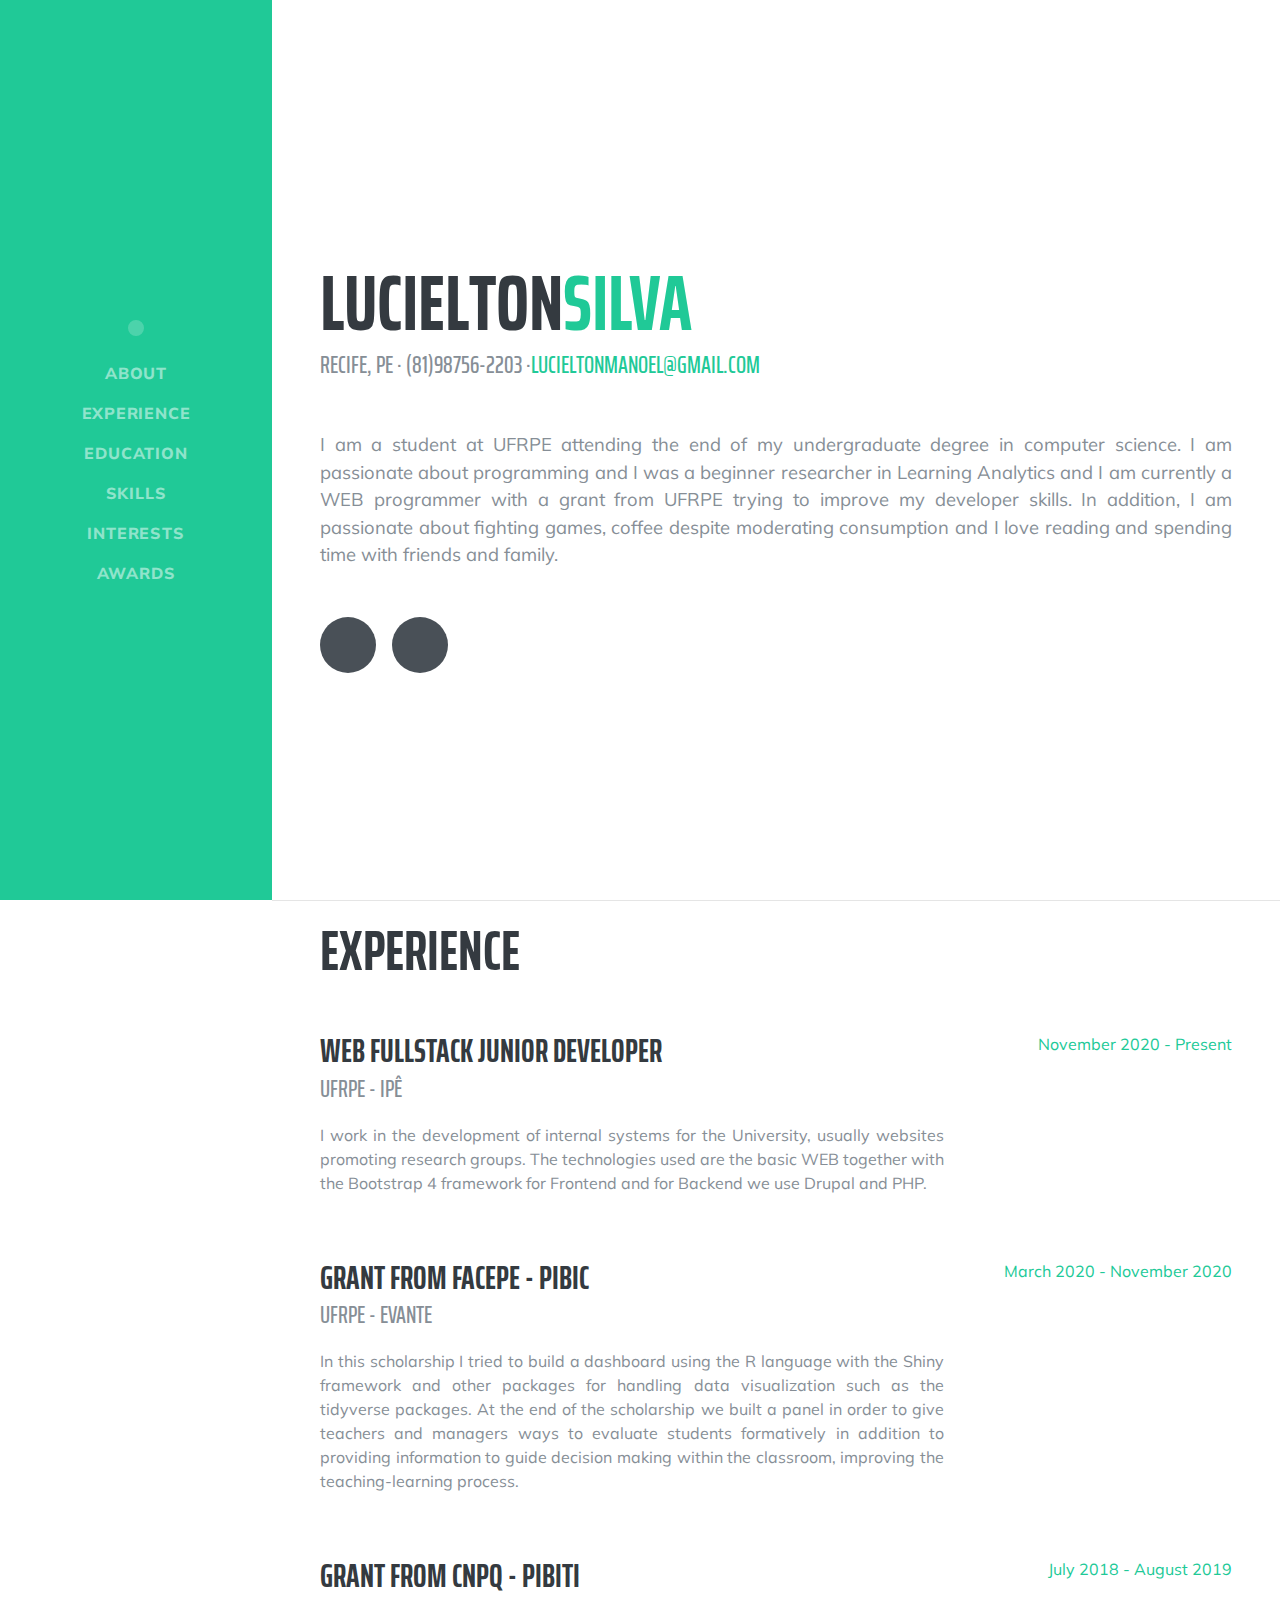
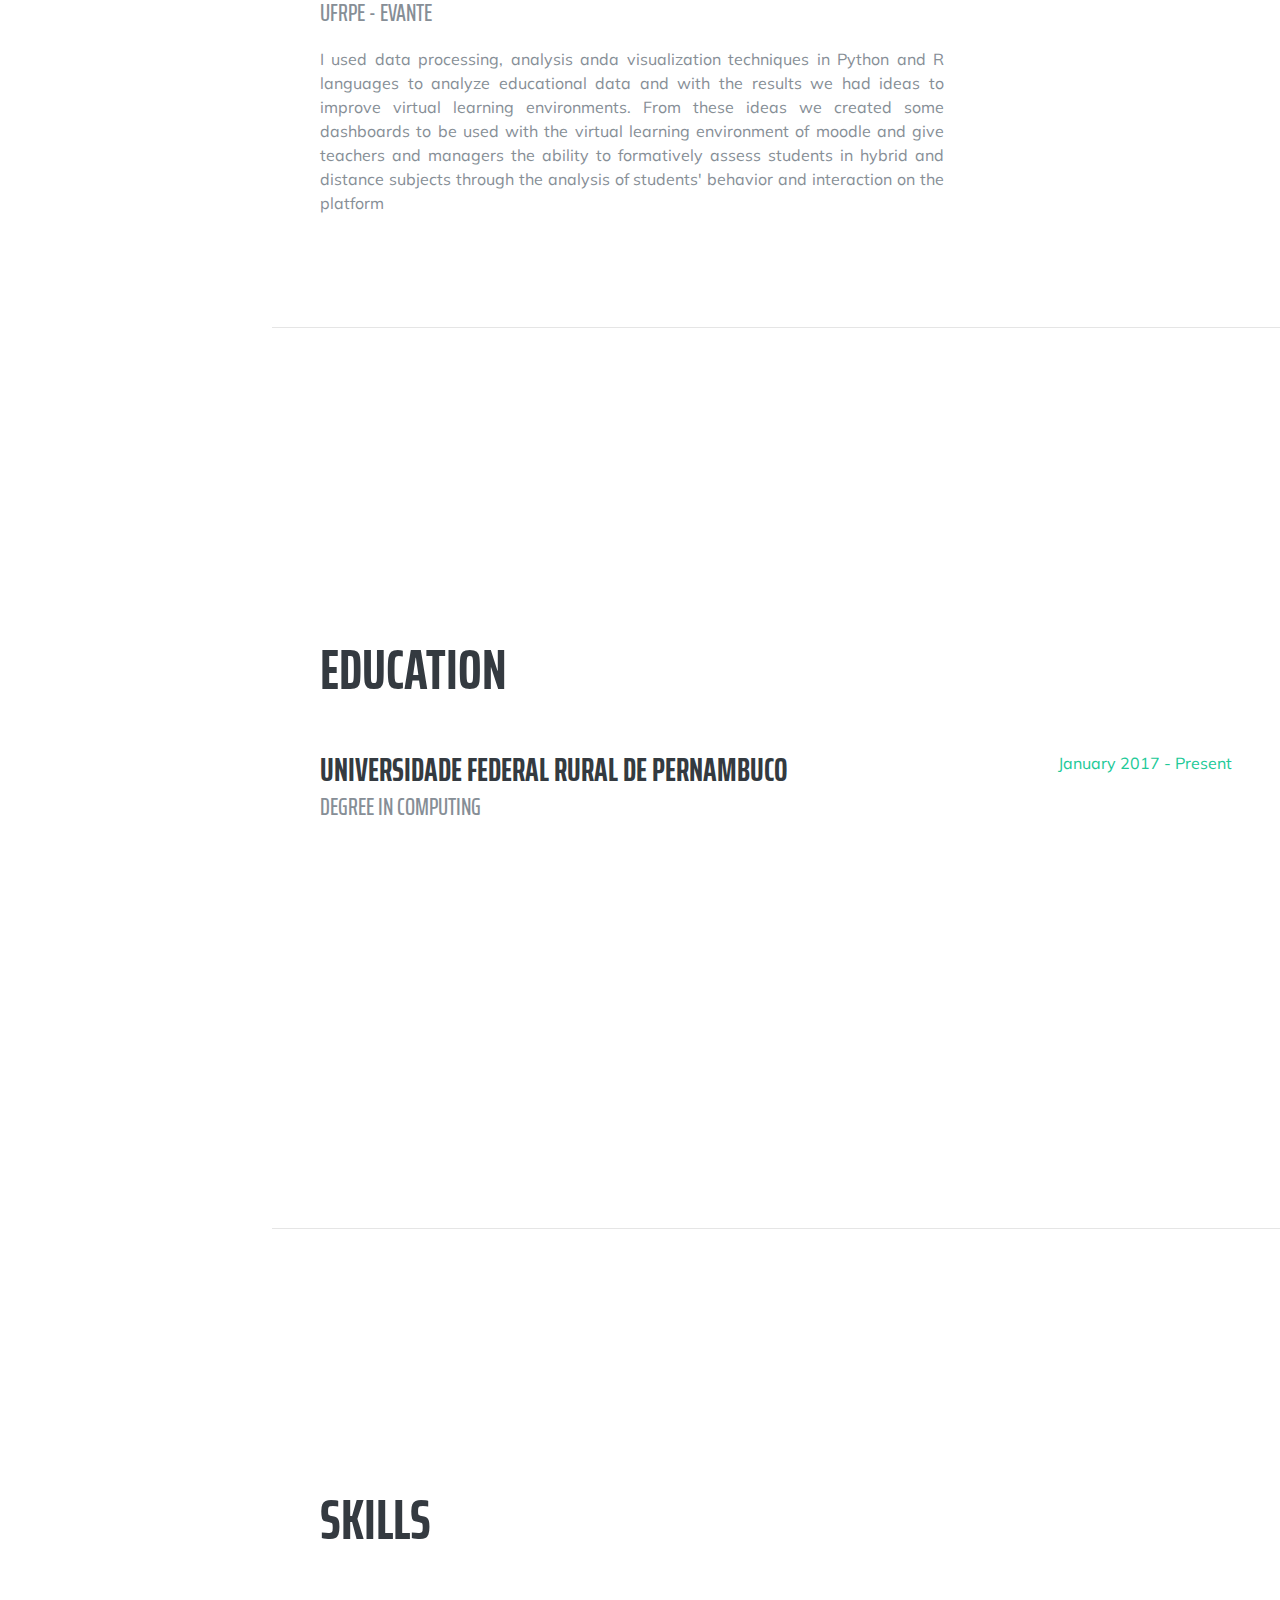
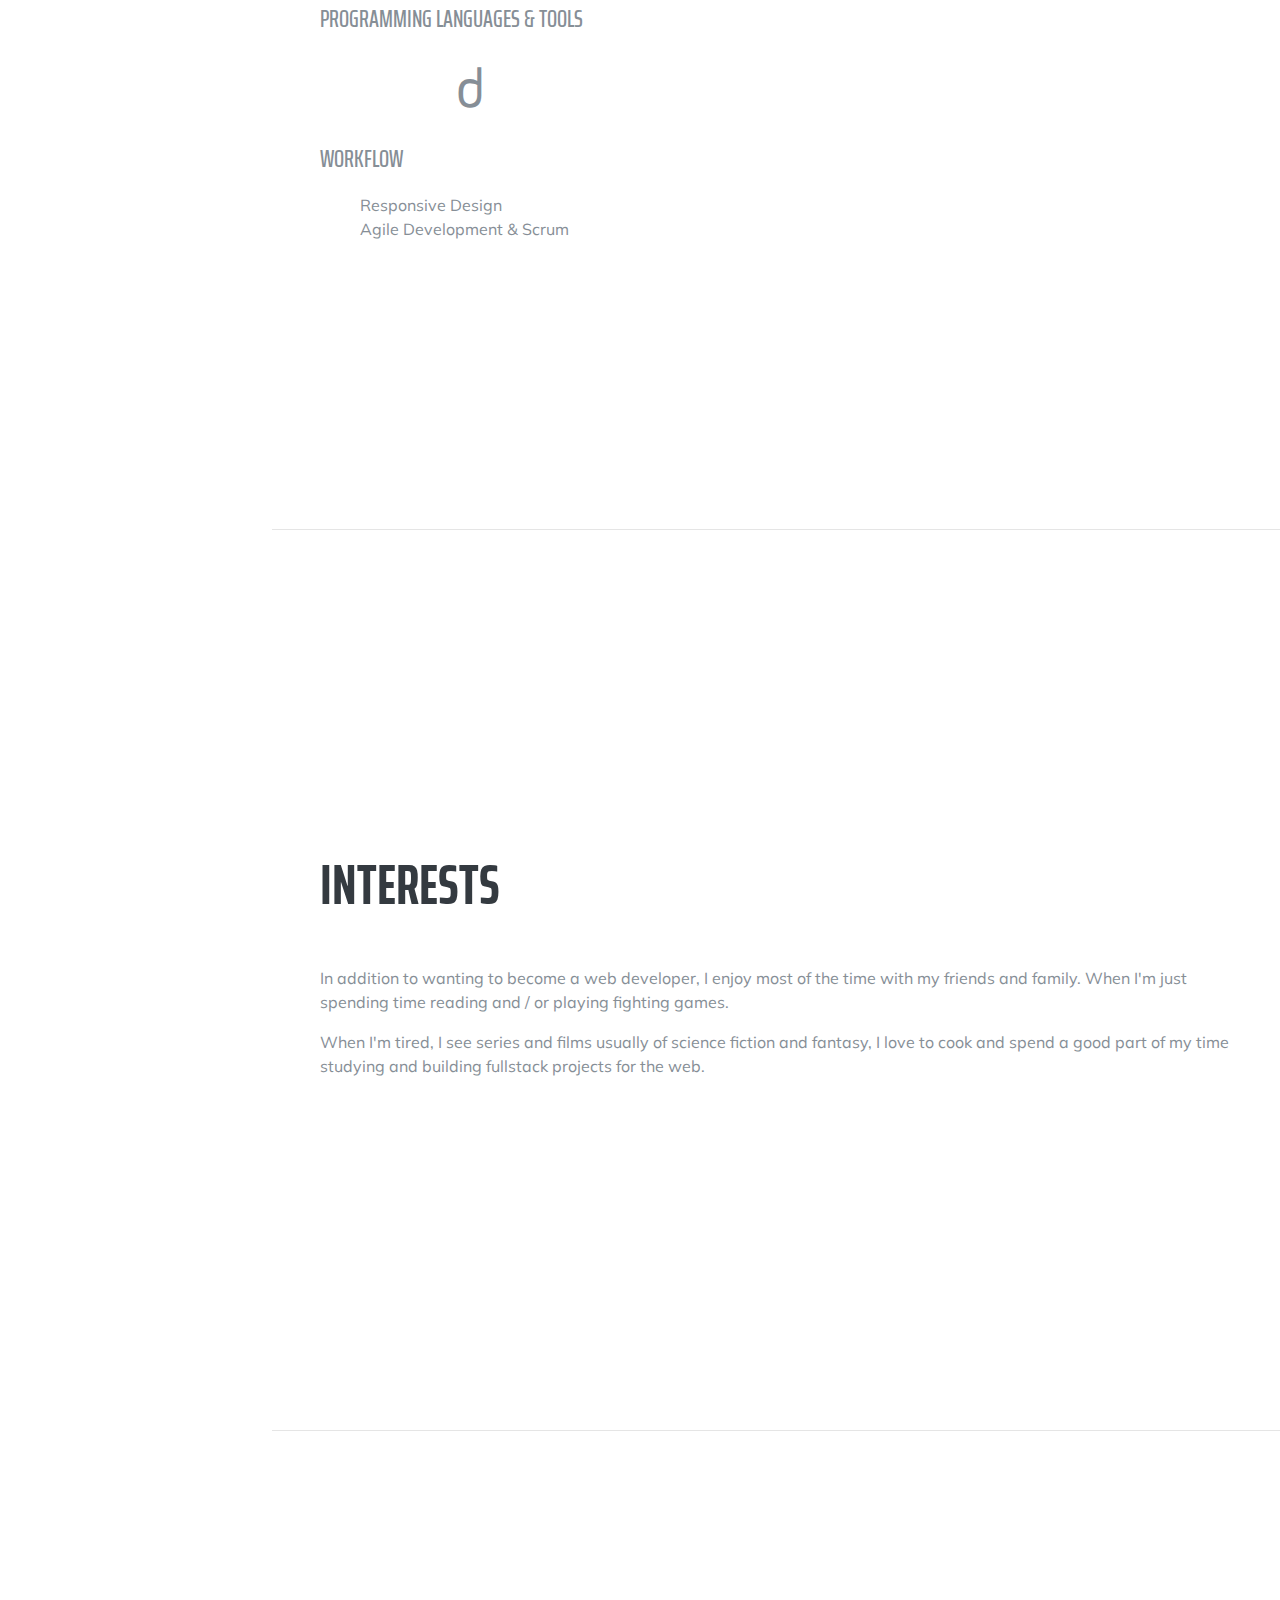
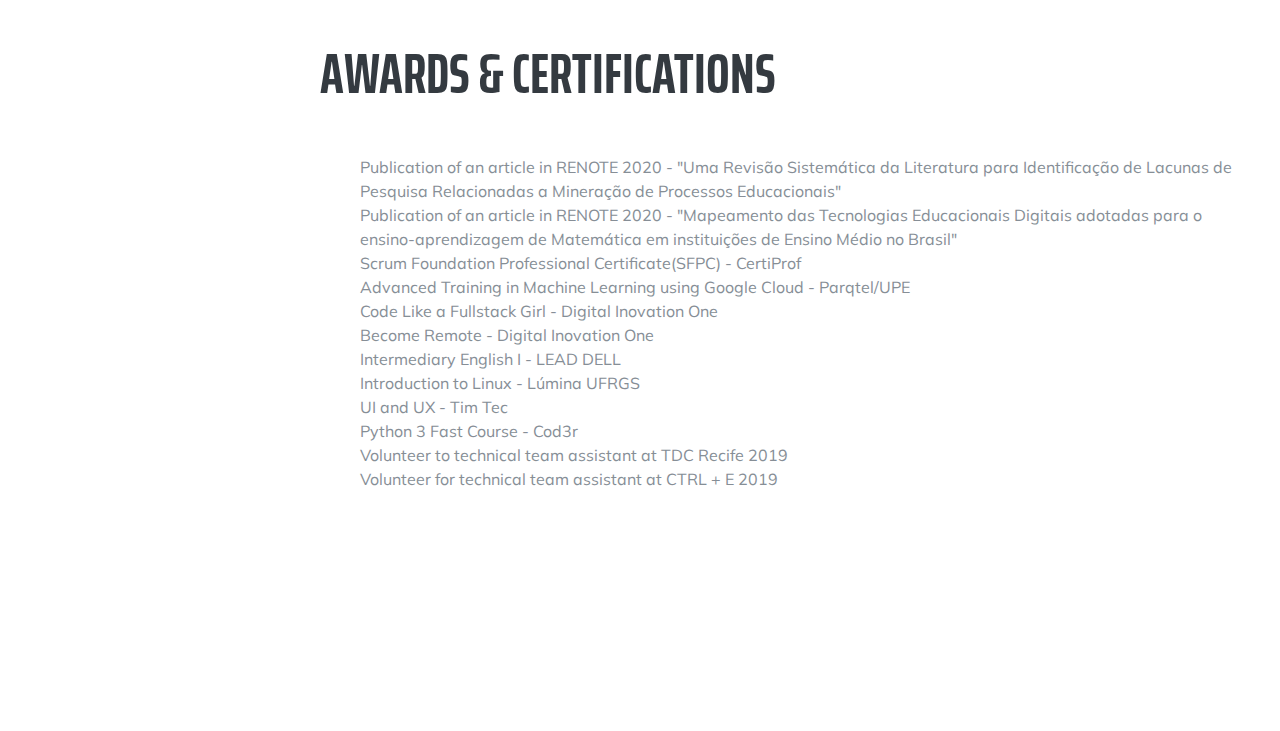
==== commit 2b353dda: "Updates" ====
--- a/index.html
+++ b/index.html
@@ -9,4 +9,4 @@
 /*!
  * Font Awesome Free 5.9.0 by @fontawesome - https://fontawesome.com
  * License - https://fontawesome.com/license/free (Icons: CC BY 4.0, Fonts: SIL OFL 1.1, Code: MIT License)
- */.fa,.fab,.fal,.far,.fas{-moz-osx-font-smoothing:grayscale;-webkit-font-smoothing:antialiased;display:inline-block;font-style:normal;font-variant:normal;text-rendering:auto;line-height:1}.fa-lg{font-size:1.33333em;line-height:.75em;vertical-align:-.0667em}.fa-xs{font-size:.75em}.fa-sm{font-size:.875em}.fa-1x{font-size:1em}.fa-2x{font-size:2em}.fa-3x{font-size:3em}.fa-4x{font-size:4em}.fa-5x{font-size:5em}.fa-6x{font-size:6em}.fa-7x{font-size:7em}.fa-8x{font-size:8em}.fa-9x{font-size:9em}.fa-10x{font-size:10em}.fa-fw{text-align:center;width:1.25em}.fa-ul{list-style-type:none;margin-left:2.5em;padding-left:0}.fa-ul>li{position:relative}.fa-li{left:-2em;position:absolute;text-align:center;width:2em;line-height:inherit}.fa-border{border:.08em solid #eee;border-radius:.1em;padding:.2em .25em .15em}.fa-pull-left{float:left}.fa-pull-right{float:right}.fa.fa-pull-left,.fab.fa-pull-left,.fal.fa-pull-left,.far.fa-pull-left,.fas.fa-pull-left{margin-right:.3em}.fa.fa-pull-right,.fab.fa-pull-right,.fal.fa-pull-right,.far.fa-pull-right,.fas.fa-pull-right{margin-left:.3em}.fa-spin{animation:fa-spin 2s linear infinite}.fa-pulse{animation:fa-spin 1s steps(8) infinite}@keyframes fa-spin{0%{transform:rotate(0deg)}to{transform:rotate(1turn)}}.fa-rotate-90{-ms-filter:"progid:DXImageTransform.Microsoft.BasicImage(rotation=1)";transform:rotate(90deg)}.fa-rotate-180{-ms-filter:"progid:DXImageTransform.Microsoft.BasicImage(rotation=2)";transform:rotate(180deg)}.fa-rotate-270{-ms-filter:"progid:DXImageTransform.Microsoft.BasicImage(rotation=3)";transform:rotate(270deg)}.fa-flip-horizontal{-ms-filter:"progid:DXImageTransform.Microsoft.BasicImage(rotation=0, mirror=1)";transform:scaleX(-1)}.fa-flip-vertical{transform:scaleY(-1)}.fa-flip-both,.fa-flip-horizontal.fa-flip-vertical,.fa-flip-vertical{-ms-filter:"progid:DXImageTransform.Microsoft.BasicImage(rotation=2, mirror=1)"}.fa-flip-both,.fa-flip-horizontal.fa-flip-vertical{transform:scale(-1)}:root .fa-flip-both,:root .fa-flip-horizontal,:root .fa-flip-vertical,:root .fa-rotate-90,:root .fa-rotate-180,:root .fa-rotate-270{filter:none}.fa-stack{display:inline-block;height:2em;line-height:2em;position:relative;vertical-align:middle;width:2.5em}.fa-stack-1x,.fa-stack-2x{left:0;position:absolute;text-align:center;width:100%}.fa-stack-1x{line-height:inherit}.fa-stack-2x{font-size:2em}.fa-inverse{color:#fff}.fa-500px:before{content:"\F26E"}.fa-accessible-icon:before{content:"\F368"}.fa-accusoft:before{content:"\F369"}.fa-acquisitions-incorporated:before{content:"\F6AF"}.fa-ad:before{content:"\F641"}.fa-address-book:before{content:"\F2B9"}.fa-address-card:before{content:"\F2BB"}.fa-adjust:before{content:"\F042"}.fa-adn:before{content:"\F170"}.fa-adobe:before{content:"\F778"}.fa-adversal:before{content:"\F36A"}.fa-affiliatetheme:before{content:"\F36B"}.fa-air-freshener:before{content:"\F5D0"}.fa-airbnb:before{content:"\F834"}.fa-algolia:before{content:"\F36C"}.fa-align-center:before{content:"\F037"}.fa-align-justify:before{content:"\F039"}.fa-align-left:before{content:"\F036"}.fa-align-right:before{content:"\F038"}.fa-alipay:before{content:"\F642"}.fa-allergies:before{content:"\F461"}.fa-amazon:before{content:"\F270"}.fa-amazon-pay:before{content:"\F42C"}.fa-ambulance:before{content:"\F0F9"}.fa-american-sign-language-interpreting:before{content:"\F2A3"}.fa-amilia:before{content:"\F36D"}.fa-anchor:before{content:"\F13D"}.fa-android:before{content:"\F17B"}.fa-angellist:before{content:"\F209"}.fa-angle-double-down:before{content:"\F103"}.fa-angle-double-left:before{content:"\F100"}.fa-angle-double-right:before{content:"\F101"}.fa-angle-double-up:before{content:"\F102"}.fa-angle-down:before{content:"\F107"}.fa-angle-left:before{content:"\F104"}.fa-angle-right:before{content:"\F105"}.fa-angle-up:before{content:"\F106"}.fa-angry:before{content:"\F556"}.fa-angrycreative:before{content:"\F36E"}.fa-angular:before{content:"\F420"}.fa-ankh:before{content:"\F644"}.fa-app-store:before{content:"\F36F"}.fa-app-store-ios:before{content:"\F370"}.fa-apper:before{content:"\F371"}.fa-apple:before{content:"\F179"}.fa-apple-alt:before{content:"\F5D1"}.fa-apple-pay:before{content:"\F415"}.fa-archive:before{content:"\F187"}.fa-archway:before{content:"\F557"}.fa-arrow-alt-circle-down:before{content:"\F358"}.fa-arrow-alt-circle-left:before{content:"\F359"}.fa-arrow-alt-circle-right:before{content:"\F35A"}.fa-arrow-alt-circle-up:before{content:"\F35B"}.fa-arrow-circle-down:before{content:"\F0AB"}.fa-arrow-circle-left:before{content:"\F0A8"}.fa-arrow-circle-right:before{content:"\F0A9"}.fa-arrow-circle-up:before{content:"\F0AA"}.fa-arrow-down:before{content:"\F063"}.fa-arrow-left:before{content:"\F060"}.fa-arrow-right:before{content:"\F061"}.fa-arrow-up:before{content:"\F062"}.fa-arrows-alt:before{content:"\F0B2"}.fa-arrows-alt-h:before{content:"\F337"}.fa-arrows-alt-v:before{content:"\F338"}.fa-artstation:before{content:"\F77A"}.fa-assistive-listening-systems:before{content:"\F2A2"}.fa-asterisk:before{content:"\F069"}.fa-asymmetrik:before{content:"\F372"}.fa-at:before{content:"\F1FA"}.fa-atlas:before{content:"\F558"}.fa-atlassian:before{content:"\F77B"}.fa-atom:before{content:"\F5D2"}.fa-audible:before{content:"\F373"}.fa-audio-description:before{content:"\F29E"}.fa-autoprefixer:before{content:"\F41C"}.fa-avianex:before{content:"\F374"}.fa-aviato:before{content:"\F421"}.fa-award:before{content:"\F559"}.fa-aws:before{content:"\F375"}.fa-baby:before{content:"\F77C"}.fa-baby-carriage:before{content:"\F77D"}.fa-backspace:before{content:"\F55A"}.fa-backward:before{content:"\F04A"}.fa-bacon:before{content:"\F7E5"}.fa-balance-scale:before{content:"\F24E"}.fa-balance-scale-left:before{content:"\F515"}.fa-balance-scale-right:before{content:"\F516"}.fa-ban:before{content:"\F05E"}.fa-band-aid:before{content:"\F462"}.fa-bandcamp:before{content:"\F2D5"}.fa-barcode:before{content:"\F02A"}.fa-bars:before{content:"\F0C9"}.fa-baseball-ball:before{content:"\F433"}.fa-basketball-ball:before{content:"\F434"}.fa-bath:before{content:"\F2CD"}.fa-battery-empty:before{content:"\F244"}.fa-battery-full:before{content:"\F240"}.fa-battery-half:before{content:"\F242"}.fa-battery-quarter:before{content:"\F243"}.fa-battery-three-quarters:before{content:"\F241"}.fa-battle-net:before{content:"\F835"}.fa-bed:before{content:"\F236"}.fa-beer:before{content:"\F0FC"}.fa-behance:before{content:"\F1B4"}.fa-behance-square:before{content:"\F1B5"}.fa-bell:before{content:"\F0F3"}.fa-bell-slash:before{content:"\F1F6"}.fa-bezier-curve:before{content:"\F55B"}.fa-bible:before{content:"\F647"}.fa-bicycle:before{content:"\F206"}.fa-biking:before{content:"\F84A"}.fa-bimobject:before{content:"\F378"}.fa-binoculars:before{content:"\F1E5"}.fa-biohazard:before{content:"\F780"}.fa-birthday-cake:before{content:"\F1FD"}.fa-bitbucket:before{content:"\F171"}.fa-bitcoin:before{content:"\F379"}.fa-bity:before{content:"\F37A"}.fa-black-tie:before{content:"\F27E"}.fa-blackberry:before{content:"\F37B"}.fa-blender:before{content:"\F517"}.fa-blender-phone:before{content:"\F6B6"}.fa-blind:before{content:"\F29D"}.fa-blog:before{content:"\F781"}.fa-blogger:before{content:"\F37C"}.fa-blogger-b:before{content:"\F37D"}.fa-bluetooth:before{content:"\F293"}.fa-bluetooth-b:before{content:"\F294"}.fa-bold:before{content:"\F032"}.fa-bolt:before{content:"\F0E7"}.fa-bomb:before{content:"\F1E2"}.fa-bone:before{content:"\F5D7"}.fa-bong:before{content:"\F55C"}.fa-book:before{content:"\F02D"}.fa-book-dead:before{content:"\F6B7"}.fa-book-medical:before{content:"\F7E6"}.fa-book-open:before{content:"\F518"}.fa-book-reader:before{content:"\F5DA"}.fa-bookmark:before{content:"\F02E"}.fa-bootstrap:before{content:"\F836"}.fa-border-all:before{content:"\F84C"}.fa-border-none:before{content:"\F850"}.fa-border-style:before{content:"\F853"}.fa-bowling-ball:before{content:"\F436"}.fa-box:before{content:"\F466"}.fa-box-open:before{content:"\F49E"}.fa-boxes:before{content:"\F468"}.fa-braille:before{content:"\F2A1"}.fa-brain:before{content:"\F5DC"}.fa-bread-slice:before{content:"\F7EC"}.fa-briefcase:before{content:"\F0B1"}.fa-briefcase-medical:before{content:"\F469"}.fa-broadcast-tower:before{content:"\F519"}.fa-broom:before{content:"\F51A"}.fa-brush:before{content:"\F55D"}.fa-btc:before{content:"\F15A"}.fa-buffer:before{content:"\F837"}.fa-bug:before{content:"\F188"}.fa-building:before{content:"\F1AD"}.fa-bullhorn:before{content:"\F0A1"}.fa-bullseye:before{content:"\F140"}.fa-burn:before{content:"\F46A"}.fa-buromobelexperte:before{content:"\F37F"}.fa-bus:before{content:"\F207"}.fa-bus-alt:before{content:"\F55E"}.fa-business-time:before{content:"\F64A"}.fa-buysellads:before{content:"\F20D"}.fa-calculator:before{content:"\F1EC"}.fa-calendar:before{content:"\F133"}.fa-calendar-alt:before{content:"\F073"}.fa-calendar-check:before{content:"\F274"}.fa-calendar-day:before{content:"\F783"}.fa-calendar-minus:before{content:"\F272"}.fa-calendar-plus:before{content:"\F271"}.fa-calendar-times:before{content:"\F273"}.fa-calendar-week:before{content:"\F784"}.fa-camera:before{content:"\F030"}.fa-camera-retro:before{content:"\F083"}.fa-campground:before{content:"\F6BB"}.fa-canadian-maple-leaf:before{content:"\F785"}.fa-candy-cane:before{content:"\F786"}.fa-cannabis:before{content:"\F55F"}.fa-capsules:before{content:"\F46B"}.fa-car:before{content:"\F1B9"}.fa-car-alt:before{content:"\F5DE"}.fa-car-battery:before{content:"\F5DF"}.fa-car-crash:before{content:"\F5E1"}.fa-car-side:before{content:"\F5E4"}.fa-caret-down:before{content:"\F0D7"}.fa-caret-left:before{content:"\F0D9"}.fa-caret-right:before{content:"\F0DA"}.fa-caret-square-down:before{content:"\F150"}.fa-caret-square-left:before{content:"\F191"}.fa-caret-square-right:before{content:"\F152"}.fa-caret-square-up:before{content:"\F151"}.fa-caret-up:before{content:"\F0D8"}.fa-carrot:before{content:"\F787"}.fa-cart-arrow-down:before{content:"\F218"}.fa-cart-plus:before{content:"\F217"}.fa-cash-register:before{content:"\F788"}.fa-cat:before{content:"\F6BE"}.fa-cc-amazon-pay:before{content:"\F42D"}.fa-cc-amex:before{content:"\F1F3"}.fa-cc-apple-pay:before{content:"\F416"}.fa-cc-diners-club:before{content:"\F24C"}.fa-cc-discover:before{content:"\F1F2"}.fa-cc-jcb:before{content:"\F24B"}.fa-cc-mastercard:before{content:"\F1F1"}.fa-cc-paypal:before{content:"\F1F4"}.fa-cc-stripe:before{content:"\F1F5"}.fa-cc-visa:before{content:"\F1F0"}.fa-centercode:before{content:"\F380"}.fa-centos:before{content:"\F789"}.fa-certificate:before{content:"\F0A3"}.fa-chair:before{content:"\F6C0"}.fa-chalkboard:before{content:"\F51B"}.fa-chalkboard-teacher:before{content:"\F51C"}.fa-charging-station:before{content:"\F5E7"}.fa-chart-area:before{content:"\F1FE"}.fa-chart-bar:before{content:"\F080"}.fa-chart-line:before{content:"\F201"}.fa-chart-pie:before{content:"\F200"}.fa-check:before{content:"\F00C"}.fa-check-circle:before{content:"\F058"}.fa-check-double:before{content:"\F560"}.fa-check-square:before{content:"\F14A"}.fa-cheese:before{content:"\F7EF"}.fa-chess:before{content:"\F439"}.fa-chess-bishop:before{content:"\F43A"}.fa-chess-board:before{content:"\F43C"}.fa-chess-king:before{content:"\F43F"}.fa-chess-knight:before{content:"\F441"}.fa-chess-pawn:before{content:"\F443"}.fa-chess-queen:before{content:"\F445"}.fa-chess-rook:before{content:"\F447"}.fa-chevron-circle-down:before{content:"\F13A"}.fa-chevron-circle-left:before{content:"\F137"}.fa-chevron-circle-right:before{content:"\F138"}.fa-chevron-circle-up:before{content:"\F139"}.fa-chevron-down:before{content:"\F078"}.fa-chevron-left:before{content:"\F053"}.fa-chevron-right:before{content:"\F054"}.fa-chevron-up:before{content:"\F077"}.fa-child:before{content:"\F1AE"}.fa-chrome:before{content:"\F268"}.fa-chromecast:before{content:"\F838"}.fa-church:before{content:"\F51D"}.fa-circle:before{content:"\F111"}.fa-circle-notch:before{content:"\F1CE"}.fa-city:before{content:"\F64F"}.fa-clinic-medical:before{content:"\F7F2"}.fa-clipboard:before{content:"\F328"}.fa-clipboard-check:before{content:"\F46C"}.fa-clipboard-list:before{content:"\F46D"}.fa-clock:before{content:"\F017"}.fa-clone:before{content:"\F24D"}.fa-closed-captioning:before{content:"\F20A"}.fa-cloud:before{content:"\F0C2"}.fa-cloud-download-alt:before{content:"\F381"}.fa-cloud-meatball:before{content:"\F73B"}.fa-cloud-moon:before{content:"\F6C3"}.fa-cloud-moon-rain:before{content:"\F73C"}.fa-cloud-rain:before{content:"\F73D"}.fa-cloud-showers-heavy:before{content:"\F740"}.fa-cloud-sun:before{content:"\F6C4"}.fa-cloud-sun-rain:before{content:"\F743"}.fa-cloud-upload-alt:before{content:"\F382"}.fa-cloudscale:before{content:"\F383"}.fa-cloudsmith:before{content:"\F384"}.fa-cloudversify:before{content:"\F385"}.fa-cocktail:before{content:"\F561"}.fa-code:before{content:"\F121"}.fa-code-branch:before{content:"\F126"}.fa-codepen:before{content:"\F1CB"}.fa-codiepie:before{content:"\F284"}.fa-coffee:before{content:"\F0F4"}.fa-cog:before{content:"\F013"}.fa-cogs:before{content:"\F085"}.fa-coins:before{content:"\F51E"}.fa-columns:before{content:"\F0DB"}.fa-comment:before{content:"\F075"}.fa-comment-alt:before{content:"\F27A"}.fa-comment-dollar:before{content:"\F651"}.fa-comment-dots:before{content:"\F4AD"}.fa-comment-medical:before{content:"\F7F5"}.fa-comment-slash:before{content:"\F4B3"}.fa-comments:before{content:"\F086"}.fa-comments-dollar:before{content:"\F653"}.fa-compact-disc:before{content:"\F51F"}.fa-compass:before{content:"\F14E"}.fa-compress:before{content:"\F066"}.fa-compress-arrows-alt:before{content:"\F78C"}.fa-concierge-bell:before{content:"\F562"}.fa-confluence:before{content:"\F78D"}.fa-connectdevelop:before{content:"\F20E"}.fa-contao:before{content:"\F26D"}.fa-cookie:before{content:"\F563"}.fa-cookie-bite:before{content:"\F564"}.fa-copy:before{content:"\F0C5"}.fa-copyright:before{content:"\F1F9"}.fa-couch:before{content:"\F4B8"}.fa-cpanel:before{content:"\F388"}.fa-creative-commons:before{content:"\F25E"}.fa-creative-commons-by:before{content:"\F4E7"}.fa-creative-commons-nc:before{content:"\F4E8"}.fa-creative-commons-nc-eu:before{content:"\F4E9"}.fa-creative-commons-nc-jp:before{content:"\F4EA"}.fa-creative-commons-nd:before{content:"\F4EB"}.fa-creative-commons-pd:before{content:"\F4EC"}.fa-creative-commons-pd-alt:before{content:"\F4ED"}.fa-creative-commons-remix:before{content:"\F4EE"}.fa-creative-commons-sa:before{content:"\F4EF"}.fa-creative-commons-sampling:before{content:"\F4F0"}.fa-creative-commons-sampling-plus:before{content:"\F4F1"}.fa-creative-commons-share:before{content:"\F4F2"}.fa-creative-commons-zero:before{content:"\F4F3"}.fa-credit-card:before{content:"\F09D"}.fa-critical-role:before{content:"\F6C9"}.fa-crop:before{content:"\F125"}.fa-crop-alt:before{content:"\F565"}.fa-cross:before{content:"\F654"}.fa-crosshairs:before{content:"\F05B"}.fa-crow:before{content:"\F520"}.fa-crown:before{content:"\F521"}.fa-crutch:before{content:"\F7F7"}.fa-css3:before{content:"\F13C"}.fa-css3-alt:before{content:"\F38B"}.fa-cube:before{content:"\F1B2"}.fa-cubes:before{content:"\F1B3"}.fa-cut:before{content:"\F0C4"}.fa-cuttlefish:before{content:"\F38C"}.fa-d-and-d:before{content:"\F38D"}.fa-d-and-d-beyond:before{content:"\F6CA"}.fa-dashcube:before{content:"\F210"}.fa-database:before{content:"\F1C0"}.fa-deaf:before{content:"\F2A4"}.fa-delicious:before{content:"\F1A5"}.fa-democrat:before{content:"\F747"}.fa-deploydog:before{content:"\F38E"}.fa-deskpro:before{content:"\F38F"}.fa-desktop:before{content:"\F108"}.fa-dev:before{content:"\F6CC"}.fa-deviantart:before{content:"\F1BD"}.fa-dharmachakra:before{content:"\F655"}.fa-dhl:before{content:"\F790"}.fa-diagnoses:before{content:"\F470"}.fa-diaspora:before{content:"\F791"}.fa-dice:before{content:"\F522"}.fa-dice-d20:before{content:"\F6CF"}.fa-dice-d6:before{content:"\F6D1"}.fa-dice-five:before{content:"\F523"}.fa-dice-four:before{content:"\F524"}.fa-dice-one:before{content:"\F525"}.fa-dice-six:before{content:"\F526"}.fa-dice-three:before{content:"\F527"}.fa-dice-two:before{content:"\F528"}.fa-digg:before{content:"\F1A6"}.fa-digital-ocean:before{content:"\F391"}.fa-digital-tachograph:before{content:"\F566"}.fa-directions:before{content:"\F5EB"}.fa-discord:before{content:"\F392"}.fa-discourse:before{content:"\F393"}.fa-divide:before{content:"\F529"}.fa-dizzy:before{content:"\F567"}.fa-dna:before{content:"\F471"}.fa-dochub:before{content:"\F394"}.fa-docker:before{content:"\F395"}.fa-dog:before{content:"\F6D3"}.fa-dollar-sign:before{content:"\F155"}.fa-dolly:before{content:"\F472"}.fa-dolly-flatbed:before{content:"\F474"}.fa-donate:before{content:"\F4B9"}.fa-door-closed:before{content:"\F52A"}.fa-door-open:before{content:"\F52B"}.fa-dot-circle:before{content:"\F192"}.fa-dove:before{content:"\F4BA"}.fa-download:before{content:"\F019"}.fa-draft2digital:before{content:"\F396"}.fa-drafting-compass:before{content:"\F568"}.fa-dragon:before{content:"\F6D5"}.fa-draw-polygon:before{content:"\F5EE"}.fa-dribbble:before{content:"\F17D"}.fa-dribbble-square:before{content:"\F397"}.fa-dropbox:before{content:"\F16B"}.fa-drum:before{content:"\F569"}.fa-drum-steelpan:before{content:"\F56A"}.fa-drumstick-bite:before{content:"\F6D7"}.fa-drupal:before{content:"\F1A9"}.fa-dumbbell:before{content:"\F44B"}.fa-dumpster:before{content:"\F793"}.fa-dumpster-fire:before{content:"\F794"}.fa-dungeon:before{content:"\F6D9"}.fa-dyalog:before{content:"\F399"}.fa-earlybirds:before{content:"\F39A"}.fa-ebay:before{content:"\F4F4"}.fa-edge:before{content:"\F282"}.fa-edit:before{content:"\F044"}.fa-egg:before{content:"\F7FB"}.fa-eject:before{content:"\F052"}.fa-elementor:before{content:"\F430"}.fa-ellipsis-h:before{content:"\F141"}.fa-ellipsis-v:before{content:"\F142"}.fa-ello:before{content:"\F5F1"}.fa-ember:before{content:"\F423"}.fa-empire:before{content:"\F1D1"}.fa-envelope:before{content:"\F0E0"}.fa-envelope-open:before{content:"\F2B6"}.fa-envelope-open-text:before{content:"\F658"}.fa-envelope-square:before{content:"\F199"}.fa-envira:before{content:"\F299"}.fa-equals:before{content:"\F52C"}.fa-eraser:before{content:"\F12D"}.fa-erlang:before{content:"\F39D"}.fa-ethereum:before{content:"\F42E"}.fa-ethernet:before{content:"\F796"}.fa-etsy:before{content:"\F2D7"}.fa-euro-sign:before{content:"\F153"}.fa-evernote:before{content:"\F839"}.fa-exchange-alt:before{content:"\F362"}.fa-exclamation:before{content:"\F12A"}.fa-exclamation-circle:before{content:"\F06A"}.fa-exclamation-triangle:before{content:"\F071"}.fa-expand:before{content:"\F065"}.fa-expand-arrows-alt:before{content:"\F31E"}.fa-expeditedssl:before{content:"\F23E"}.fa-external-link-alt:before{content:"\F35D"}.fa-external-link-square-alt:before{content:"\F360"}.fa-eye:before{content:"\F06E"}.fa-eye-dropper:before{content:"\F1FB"}.fa-eye-slash:before{content:"\F070"}.fa-facebook:before{content:"\F09A"}.fa-facebook-f:before{content:"\F39E"}.fa-facebook-messenger:before{content:"\F39F"}.fa-facebook-square:before{content:"\F082"}.fa-fan:before{content:"\F863"}.fa-fantasy-flight-games:before{content:"\F6DC"}.fa-fast-backward:before{content:"\F049"}.fa-fast-forward:before{content:"\F050"}.fa-fax:before{content:"\F1AC"}.fa-feather:before{content:"\F52D"}.fa-feather-alt:before{content:"\F56B"}.fa-fedex:before{content:"\F797"}.fa-fedora:before{content:"\F798"}.fa-female:before{content:"\F182"}.fa-fighter-jet:before{content:"\F0FB"}.fa-figma:before{content:"\F799"}.fa-file:before{content:"\F15B"}.fa-file-alt:before{content:"\F15C"}.fa-file-archive:before{content:"\F1C6"}.fa-file-audio:before{content:"\F1C7"}.fa-file-code:before{content:"\F1C9"}.fa-file-contract:before{content:"\F56C"}.fa-file-csv:before{content:"\F6DD"}.fa-file-download:before{content:"\F56D"}.fa-file-excel:before{content:"\F1C3"}.fa-file-export:before{content:"\F56E"}.fa-file-image:before{content:"\F1C5"}.fa-file-import:before{content:"\F56F"}.fa-file-invoice:before{content:"\F570"}.fa-file-invoice-dollar:before{content:"\F571"}.fa-file-medical:before{content:"\F477"}.fa-file-medical-alt:before{content:"\F478"}.fa-file-pdf:before{content:"\F1C1"}.fa-file-powerpoint:before{content:"\F1C4"}.fa-file-prescription:before{content:"\F572"}.fa-file-signature:before{content:"\F573"}.fa-file-upload:before{content:"\F574"}.fa-file-video:before{content:"\F1C8"}.fa-file-word:before{content:"\F1C2"}.fa-fill:before{content:"\F575"}.fa-fill-drip:before{content:"\F576"}.fa-film:before{content:"\F008"}.fa-filter:before{content:"\F0B0"}.fa-fingerprint:before{content:"\F577"}.fa-fire:before{content:"\F06D"}.fa-fire-alt:before{content:"\F7E4"}.fa-fire-extinguisher:before{content:"\F134"}.fa-firefox:before{content:"\F269"}.fa-first-aid:before{content:"\F479"}.fa-first-order:before{content:"\F2B0"}.fa-first-order-alt:before{content:"\F50A"}.fa-firstdraft:before{content:"\F3A1"}.fa-fish:before{content:"\F578"}.fa-fist-raised:before{content:"\F6DE"}.fa-flag:before{content:"\F024"}.fa-flag-checkered:before{content:"\F11E"}.fa-flag-usa:before{content:"\F74D"}.fa-flask:before{content:"\F0C3"}.fa-flickr:before{content:"\F16E"}.fa-flipboard:before{content:"\F44D"}.fa-flushed:before{content:"\F579"}.fa-fly:before{content:"\F417"}.fa-folder:before{content:"\F07B"}.fa-folder-minus:before{content:"\F65D"}.fa-folder-open:before{content:"\F07C"}.fa-folder-plus:before{content:"\F65E"}.fa-font:before{content:"\F031"}.fa-font-awesome:before{content:"\F2B4"}.fa-font-awesome-alt:before{content:"\F35C"}.fa-font-awesome-flag:before{content:"\F425"}.fa-font-awesome-logo-full:before{content:"\F4E6"}.fa-fonticons:before{content:"\F280"}.fa-fonticons-fi:before{content:"\F3A2"}.fa-football-ball:before{content:"\F44E"}.fa-fort-awesome:before{content:"\F286"}.fa-fort-awesome-alt:before{content:"\F3A3"}.fa-forumbee:before{content:"\F211"}.fa-forward:before{content:"\F04E"}.fa-foursquare:before{content:"\F180"}.fa-free-code-camp:before{content:"\F2C5"}.fa-freebsd:before{content:"\F3A4"}.fa-frog:before{content:"\F52E"}.fa-frown:before{content:"\F119"}.fa-frown-open:before{content:"\F57A"}.fa-fulcrum:before{content:"\F50B"}.fa-funnel-dollar:before{content:"\F662"}.fa-futbol:before{content:"\F1E3"}.fa-galactic-republic:before{content:"\F50C"}.fa-galactic-senate:before{content:"\F50D"}.fa-gamepad:before{content:"\F11B"}.fa-gas-pump:before{content:"\F52F"}.fa-gavel:before{content:"\F0E3"}.fa-gem:before{content:"\F3A5"}.fa-genderless:before{content:"\F22D"}.fa-get-pocket:before{content:"\F265"}.fa-gg:before{content:"\F260"}.fa-gg-circle:before{content:"\F261"}.fa-ghost:before{content:"\F6E2"}.fa-gift:before{content:"\F06B"}.fa-gifts:before{content:"\F79C"}.fa-git:before{content:"\F1D3"}.fa-git-alt:before{content:"\F841"}.fa-git-square:before{content:"\F1D2"}.fa-github:before{content:"\F09B"}.fa-github-alt:before{content:"\F113"}.fa-github-square:before{content:"\F092"}.fa-gitkraken:before{content:"\F3A6"}.fa-gitlab:before{content:"\F296"}.fa-gitter:before{content:"\F426"}.fa-glass-cheers:before{content:"\F79F"}.fa-glass-martini:before{content:"\F000"}.fa-glass-martini-alt:before{content:"\F57B"}.fa-glass-whiskey:before{content:"\F7A0"}.fa-glasses:before{content:"\F530"}.fa-glide:before{content:"\F2A5"}.fa-glide-g:before{content:"\F2A6"}.fa-globe:before{content:"\F0AC"}.fa-globe-africa:before{content:"\F57C"}.fa-globe-americas:before{content:"\F57D"}.fa-globe-asia:before{content:"\F57E"}.fa-globe-europe:before{content:"\F7A2"}.fa-gofore:before{content:"\F3A7"}.fa-golf-ball:before{content:"\F450"}.fa-goodreads:before{content:"\F3A8"}.fa-goodreads-g:before{content:"\F3A9"}.fa-google:before{content:"\F1A0"}.fa-google-drive:before{content:"\F3AA"}.fa-google-play:before{content:"\F3AB"}.fa-google-plus:before{content:"\F2B3"}.fa-google-plus-g:before{content:"\F0D5"}.fa-google-plus-square:before{content:"\F0D4"}.fa-google-wallet:before{content:"\F1EE"}.fa-gopuram:before{content:"\F664"}.fa-graduation-cap:before{content:"\F19D"}.fa-gratipay:before{content:"\F184"}.fa-grav:before{content:"\F2D6"}.fa-greater-than:before{content:"\F531"}.fa-greater-than-equal:before{content:"\F532"}.fa-grimace:before{content:"\F57F"}.fa-grin:before{content:"\F580"}.fa-grin-alt:before{content:"\F581"}.fa-grin-beam:before{content:"\F582"}.fa-grin-beam-sweat:before{content:"\F583"}.fa-grin-hearts:before{content:"\F584"}.fa-grin-squint:before{content:"\F585"}.fa-grin-squint-tears:before{content:"\F586"}.fa-grin-stars:before{content:"\F587"}.fa-grin-tears:before{content:"\F588"}.fa-grin-tongue:before{content:"\F589"}.fa-grin-tongue-squint:before{content:"\F58A"}.fa-grin-tongue-wink:before{content:"\F58B"}.fa-grin-wink:before{content:"\F58C"}.fa-grip-horizontal:before{content:"\F58D"}.fa-grip-lines:before{content:"\F7A4"}.fa-grip-lines-vertical:before{content:"\F7A5"}.fa-grip-vertical:before{content:"\F58E"}.fa-gripfire:before{content:"\F3AC"}.fa-grunt:before{content:"\F3AD"}.fa-guitar:before{content:"\F7A6"}.fa-gulp:before{content:"\F3AE"}.fa-h-square:before{content:"\F0FD"}.fa-hacker-news:before{content:"\F1D4"}.fa-hacker-news-square:before{content:"\F3AF"}.fa-hackerrank:before{content:"\F5F7"}.fa-hamburger:before{content:"\F805"}.fa-hammer:before{content:"\F6E3"}.fa-hamsa:before{content:"\F665"}.fa-hand-holding:before{content:"\F4BD"}.fa-hand-holding-heart:before{content:"\F4BE"}.fa-hand-holding-usd:before{content:"\F4C0"}.fa-hand-lizard:before{content:"\F258"}.fa-hand-middle-finger:before{content:"\F806"}.fa-hand-paper:before{content:"\F256"}.fa-hand-peace:before{content:"\F25B"}.fa-hand-point-down:before{content:"\F0A7"}.fa-hand-point-left:before{content:"\F0A5"}.fa-hand-point-right:before{content:"\F0A4"}.fa-hand-point-up:before{content:"\F0A6"}.fa-hand-pointer:before{content:"\F25A"}.fa-hand-rock:before{content:"\F255"}.fa-hand-scissors:before{content:"\F257"}.fa-hand-spock:before{content:"\F259"}.fa-hands:before{content:"\F4C2"}.fa-hands-helping:before{content:"\F4C4"}.fa-handshake:before{content:"\F2B5"}.fa-hanukiah:before{content:"\F6E6"}.fa-hard-hat:before{content:"\F807"}.fa-hashtag:before{content:"\F292"}.fa-hat-wizard:before{content:"\F6E8"}.fa-haykal:before{content:"\F666"}.fa-hdd:before{content:"\F0A0"}.fa-heading:before{content:"\F1DC"}.fa-headphones:before{content:"\F025"}.fa-headphones-alt:before{content:"\F58F"}.fa-headset:before{content:"\F590"}.fa-heart:before{content:"\F004"}.fa-heart-broken:before{content:"\F7A9"}.fa-heartbeat:before{content:"\F21E"}.fa-helicopter:before{content:"\F533"}.fa-highlighter:before{content:"\F591"}.fa-hiking:before{content:"\F6EC"}.fa-hippo:before{content:"\F6ED"}.fa-hips:before{content:"\F452"}.fa-hire-a-helper:before{content:"\F3B0"}.fa-history:before{content:"\F1DA"}.fa-hockey-puck:before{content:"\F453"}.fa-holly-berry:before{content:"\F7AA"}.fa-home:before{content:"\F015"}.fa-hooli:before{content:"\F427"}.fa-hornbill:before{content:"\F592"}.fa-horse:before{content:"\F6F0"}.fa-horse-head:before{content:"\F7AB"}.fa-hospital:before{content:"\F0F8"}.fa-hospital-alt:before{content:"\F47D"}.fa-hospital-symbol:before{content:"\F47E"}.fa-hot-tub:before{content:"\F593"}.fa-hotdog:before{content:"\F80F"}.fa-hotel:before{content:"\F594"}.fa-hotjar:before{content:"\F3B1"}.fa-hourglass:before{content:"\F254"}.fa-hourglass-end:before{content:"\F253"}.fa-hourglass-half:before{content:"\F252"}.fa-hourglass-start:before{content:"\F251"}.fa-house-damage:before{content:"\F6F1"}.fa-houzz:before{content:"\F27C"}.fa-hryvnia:before{content:"\F6F2"}.fa-html5:before{content:"\F13B"}.fa-hubspot:before{content:"\F3B2"}.fa-i-cursor:before{content:"\F246"}.fa-ice-cream:before{content:"\F810"}.fa-icicles:before{content:"\F7AD"}.fa-icons:before{content:"\F86D"}.fa-id-badge:before{content:"\F2C1"}.fa-id-card:before{content:"\F2C2"}.fa-id-card-alt:before{content:"\F47F"}.fa-igloo:before{content:"\F7AE"}.fa-image:before{content:"\F03E"}.fa-images:before{content:"\F302"}.fa-imdb:before{content:"\F2D8"}.fa-inbox:before{content:"\F01C"}.fa-indent:before{content:"\F03C"}.fa-industry:before{content:"\F275"}.fa-infinity:before{content:"\F534"}.fa-info:before{content:"\F129"}.fa-info-circle:before{content:"\F05A"}.fa-instagram:before{content:"\F16D"}.fa-intercom:before{content:"\F7AF"}.fa-internet-explorer:before{content:"\F26B"}.fa-invision:before{content:"\F7B0"}.fa-ioxhost:before{content:"\F208"}.fa-italic:before{content:"\F033"}.fa-itch-io:before{content:"\F83A"}.fa-itunes:before{content:"\F3B4"}.fa-itunes-note:before{content:"\F3B5"}.fa-java:before{content:"\F4E4"}.fa-jedi:before{content:"\F669"}.fa-jedi-order:before{content:"\F50E"}.fa-jenkins:before{content:"\F3B6"}.fa-jira:before{content:"\F7B1"}.fa-joget:before{content:"\F3B7"}.fa-joint:before{content:"\F595"}.fa-joomla:before{content:"\F1AA"}.fa-journal-whills:before{content:"\F66A"}.fa-js:before{content:"\F3B8"}.fa-js-square:before{content:"\F3B9"}.fa-jsfiddle:before{content:"\F1CC"}.fa-kaaba:before{content:"\F66B"}.fa-kaggle:before{content:"\F5FA"}.fa-key:before{content:"\F084"}.fa-keybase:before{content:"\F4F5"}.fa-keyboard:before{content:"\F11C"}.fa-keycdn:before{content:"\F3BA"}.fa-khanda:before{content:"\F66D"}.fa-kickstarter:before{content:"\F3BB"}.fa-kickstarter-k:before{content:"\F3BC"}.fa-kiss:before{content:"\F596"}.fa-kiss-beam:before{content:"\F597"}.fa-kiss-wink-heart:before{content:"\F598"}.fa-kiwi-bird:before{content:"\F535"}.fa-korvue:before{content:"\F42F"}.fa-landmark:before{content:"\F66F"}.fa-language:before{content:"\F1AB"}.fa-laptop:before{content:"\F109"}.fa-laptop-code:before{content:"\F5FC"}.fa-laptop-medical:before{content:"\F812"}.fa-laravel:before{content:"\F3BD"}.fa-lastfm:before{content:"\F202"}.fa-lastfm-square:before{content:"\F203"}.fa-laugh:before{content:"\F599"}.fa-laugh-beam:before{content:"\F59A"}.fa-laugh-squint:before{content:"\F59B"}.fa-laugh-wink:before{content:"\F59C"}.fa-layer-group:before{content:"\F5FD"}.fa-leaf:before{content:"\F06C"}.fa-leanpub:before{content:"\F212"}.fa-lemon:before{content:"\F094"}.fa-less:before{content:"\F41D"}.fa-less-than:before{content:"\F536"}.fa-less-than-equal:before{content:"\F537"}.fa-level-down-alt:before{content:"\F3BE"}.fa-level-up-alt:before{content:"\F3BF"}.fa-life-ring:before{content:"\F1CD"}.fa-lightbulb:before{content:"\F0EB"}.fa-line:before{content:"\F3C0"}.fa-link:before{content:"\F0C1"}.fa-linkedin:before{content:"\F08C"}.fa-linkedin-in:before{content:"\F0E1"}.fa-linode:before{content:"\F2B8"}.fa-linux:before{content:"\F17C"}.fa-lira-sign:before{content:"\F195"}.fa-list:before{content:"\F03A"}.fa-list-alt:before{content:"\F022"}.fa-list-ol:before{content:"\F0CB"}.fa-list-ul:before{content:"\F0CA"}.fa-location-arrow:before{content:"\F124"}.fa-lock:before{content:"\F023"}.fa-lock-open:before{content:"\F3C1"}.fa-long-arrow-alt-down:before{content:"\F309"}.fa-long-arrow-alt-left:before{content:"\F30A"}.fa-long-arrow-alt-right:before{content:"\F30B"}.fa-long-arrow-alt-up:before{content:"\F30C"}.fa-low-vision:before{content:"\F2A8"}.fa-luggage-cart:before{content:"\F59D"}.fa-lyft:before{content:"\F3C3"}.fa-magento:before{content:"\F3C4"}.fa-magic:before{content:"\F0D0"}.fa-magnet:before{content:"\F076"}.fa-mail-bulk:before{content:"\F674"}.fa-mailchimp:before{content:"\F59E"}.fa-male:before{content:"\F183"}.fa-mandalorian:before{content:"\F50F"}.fa-map:before{content:"\F279"}.fa-map-marked:before{content:"\F59F"}.fa-map-marked-alt:before{content:"\F5A0"}.fa-map-marker:before{content:"\F041"}.fa-map-marker-alt:before{content:"\F3C5"}.fa-map-pin:before{content:"\F276"}.fa-map-signs:before{content:"\F277"}.fa-markdown:before{content:"\F60F"}.fa-marker:before{content:"\F5A1"}.fa-mars:before{content:"\F222"}.fa-mars-double:before{content:"\F227"}.fa-mars-stroke:before{content:"\F229"}.fa-mars-stroke-h:before{content:"\F22B"}.fa-mars-stroke-v:before{content:"\F22A"}.fa-mask:before{content:"\F6FA"}.fa-mastodon:before{content:"\F4F6"}.fa-maxcdn:before{content:"\F136"}.fa-medal:before{content:"\F5A2"}.fa-medapps:before{content:"\F3C6"}.fa-medium:before{content:"\F23A"}.fa-medium-m:before{content:"\F3C7"}.fa-medkit:before{content:"\F0FA"}.fa-medrt:before{content:"\F3C8"}.fa-meetup:before{content:"\F2E0"}.fa-megaport:before{content:"\F5A3"}.fa-meh:before{content:"\F11A"}.fa-meh-blank:before{content:"\F5A4"}.fa-meh-rolling-eyes:before{content:"\F5A5"}.fa-memory:before{content:"\F538"}.fa-mendeley:before{content:"\F7B3"}.fa-menorah:before{content:"\F676"}.fa-mercury:before{content:"\F223"}.fa-meteor:before{content:"\F753"}.fa-microchip:before{content:"\F2DB"}.fa-microphone:before{content:"\F130"}.fa-microphone-alt:before{content:"\F3C9"}.fa-microphone-alt-slash:before{content:"\F539"}.fa-microphone-slash:before{content:"\F131"}.fa-microscope:before{content:"\F610"}.fa-microsoft:before{content:"\F3CA"}.fa-minus:before{content:"\F068"}.fa-minus-circle:before{content:"\F056"}.fa-minus-square:before{content:"\F146"}.fa-mitten:before{content:"\F7B5"}.fa-mix:before{content:"\F3CB"}.fa-mixcloud:before{content:"\F289"}.fa-mizuni:before{content:"\F3CC"}.fa-mobile:before{content:"\F10B"}.fa-mobile-alt:before{content:"\F3CD"}.fa-modx:before{content:"\F285"}.fa-monero:before{content:"\F3D0"}.fa-money-bill:before{content:"\F0D6"}.fa-money-bill-alt:before{content:"\F3D1"}.fa-money-bill-wave:before{content:"\F53A"}.fa-money-bill-wave-alt:before{content:"\F53B"}.fa-money-check:before{content:"\F53C"}.fa-money-check-alt:before{content:"\F53D"}.fa-monument:before{content:"\F5A6"}.fa-moon:before{content:"\F186"}.fa-mortar-pestle:before{content:"\F5A7"}.fa-mosque:before{content:"\F678"}.fa-motorcycle:before{content:"\F21C"}.fa-mountain:before{content:"\F6FC"}.fa-mouse-pointer:before{content:"\F245"}.fa-mug-hot:before{content:"\F7B6"}.fa-music:before{content:"\F001"}.fa-napster:before{content:"\F3D2"}.fa-neos:before{content:"\F612"}.fa-network-wired:before{content:"\F6FF"}.fa-neuter:before{content:"\F22C"}.fa-newspaper:before{content:"\F1EA"}.fa-nimblr:before{content:"\F5A8"}.fa-node:before{content:"\F419"}.fa-node-js:before{content:"\F3D3"}.fa-not-equal:before{content:"\F53E"}.fa-notes-medical:before{content:"\F481"}.fa-npm:before{content:"\F3D4"}.fa-ns8:before{content:"\F3D5"}.fa-nutritionix:before{content:"\F3D6"}.fa-object-group:before{content:"\F247"}.fa-object-ungroup:before{content:"\F248"}.fa-odnoklassniki:before{content:"\F263"}.fa-odnoklassniki-square:before{content:"\F264"}.fa-oil-can:before{content:"\F613"}.fa-old-republic:before{content:"\F510"}.fa-om:before{content:"\F679"}.fa-opencart:before{content:"\F23D"}.fa-openid:before{content:"\F19B"}.fa-opera:before{content:"\F26A"}.fa-optin-monster:before{content:"\F23C"}.fa-osi:before{content:"\F41A"}.fa-otter:before{content:"\F700"}.fa-outdent:before{content:"\F03B"}.fa-page4:before{content:"\F3D7"}.fa-pagelines:before{content:"\F18C"}.fa-pager:before{content:"\F815"}.fa-paint-brush:before{content:"\F1FC"}.fa-paint-roller:before{content:"\F5AA"}.fa-palette:before{content:"\F53F"}.fa-palfed:before{content:"\F3D8"}.fa-pallet:before{content:"\F482"}.fa-paper-plane:before{content:"\F1D8"}.fa-paperclip:before{content:"\F0C6"}.fa-parachute-box:before{content:"\F4CD"}.fa-paragraph:before{content:"\F1DD"}.fa-parking:before{content:"\F540"}.fa-passport:before{content:"\F5AB"}.fa-pastafarianism:before{content:"\F67B"}.fa-paste:before{content:"\F0EA"}.fa-patreon:before{content:"\F3D9"}.fa-pause:before{content:"\F04C"}.fa-pause-circle:before{content:"\F28B"}.fa-paw:before{content:"\F1B0"}.fa-paypal:before{content:"\F1ED"}.fa-peace:before{content:"\F67C"}.fa-pen:before{content:"\F304"}.fa-pen-alt:before{content:"\F305"}.fa-pen-fancy:before{content:"\F5AC"}.fa-pen-nib:before{content:"\F5AD"}.fa-pen-square:before{content:"\F14B"}.fa-pencil-alt:before{content:"\F303"}.fa-pencil-ruler:before{content:"\F5AE"}.fa-penny-arcade:before{content:"\F704"}.fa-people-carry:before{content:"\F4CE"}.fa-pepper-hot:before{content:"\F816"}.fa-percent:before{content:"\F295"}.fa-percentage:before{content:"\F541"}.fa-periscope:before{content:"\F3DA"}.fa-person-booth:before{content:"\F756"}.fa-phabricator:before{content:"\F3DB"}.fa-phoenix-framework:before{content:"\F3DC"}.fa-phoenix-squadron:before{content:"\F511"}.fa-phone:before{content:"\F095"}.fa-phone-alt:before{content:"\F879"}.fa-phone-slash:before{content:"\F3DD"}.fa-phone-square:before{content:"\F098"}.fa-phone-square-alt:before{content:"\F87B"}.fa-phone-volume:before{content:"\F2A0"}.fa-photo-video:before{content:"\F87C"}.fa-php:before{content:"\F457"}.fa-pied-piper:before{content:"\F2AE"}.fa-pied-piper-alt:before{content:"\F1A8"}.fa-pied-piper-hat:before{content:"\F4E5"}.fa-pied-piper-pp:before{content:"\F1A7"}.fa-piggy-bank:before{content:"\F4D3"}.fa-pills:before{content:"\F484"}.fa-pinterest:before{content:"\F0D2"}.fa-pinterest-p:before{content:"\F231"}.fa-pinterest-square:before{content:"\F0D3"}.fa-pizza-slice:before{content:"\F818"}.fa-place-of-worship:before{content:"\F67F"}.fa-plane:before{content:"\F072"}.fa-plane-arrival:before{content:"\F5AF"}.fa-plane-departure:before{content:"\F5B0"}.fa-play:before{content:"\F04B"}.fa-play-circle:before{content:"\F144"}.fa-playstation:before{content:"\F3DF"}.fa-plug:before{content:"\F1E6"}.fa-plus:before{content:"\F067"}.fa-plus-circle:before{content:"\F055"}.fa-plus-square:before{content:"\F0FE"}.fa-podcast:before{content:"\F2CE"}.fa-poll:before{content:"\F681"}.fa-poll-h:before{content:"\F682"}.fa-poo:before{content:"\F2FE"}.fa-poo-storm:before{content:"\F75A"}.fa-poop:before{content:"\F619"}.fa-portrait:before{content:"\F3E0"}.fa-pound-sign:before{content:"\F154"}.fa-power-off:before{content:"\F011"}.fa-pray:before{content:"\F683"}.fa-praying-hands:before{content:"\F684"}.fa-prescription:before{content:"\F5B1"}.fa-prescription-bottle:before{content:"\F485"}.fa-prescription-bottle-alt:before{content:"\F486"}.fa-print:before{content:"\F02F"}.fa-procedures:before{content:"\F487"}.fa-product-hunt:before{content:"\F288"}.fa-project-diagram:before{content:"\F542"}.fa-pushed:before{content:"\F3E1"}.fa-puzzle-piece:before{content:"\F12E"}.fa-python:before{content:"\F3E2"}.fa-qq:before{content:"\F1D6"}.fa-qrcode:before{content:"\F029"}.fa-question:before{content:"\F128"}.fa-question-circle:before{content:"\F059"}.fa-quidditch:before{content:"\F458"}.fa-quinscape:before{content:"\F459"}.fa-quora:before{content:"\F2C4"}.fa-quote-left:before{content:"\F10D"}.fa-quote-right:before{content:"\F10E"}.fa-quran:before{content:"\F687"}.fa-r-project:before{content:"\F4F7"}.fa-radiation:before{content:"\F7B9"}.fa-radiation-alt:before{content:"\F7BA"}.fa-rainbow:before{content:"\F75B"}.fa-random:before{content:"\F074"}.fa-raspberry-pi:before{content:"\F7BB"}.fa-ravelry:before{content:"\F2D9"}.fa-react:before{content:"\F41B"}.fa-reacteurope:before{content:"\F75D"}.fa-readme:before{content:"\F4D5"}.fa-rebel:before{content:"\F1D0"}.fa-receipt:before{content:"\F543"}.fa-recycle:before{content:"\F1B8"}.fa-red-river:before{content:"\F3E3"}.fa-reddit:before{content:"\F1A1"}.fa-reddit-alien:before{content:"\F281"}.fa-reddit-square:before{content:"\F1A2"}.fa-redhat:before{content:"\F7BC"}.fa-redo:before{content:"\F01E"}.fa-redo-alt:before{content:"\F2F9"}.fa-registered:before{content:"\F25D"}.fa-remove-format:before{content:"\F87D"}.fa-renren:before{content:"\F18B"}.fa-reply:before{content:"\F3E5"}.fa-reply-all:before{content:"\F122"}.fa-replyd:before{content:"\F3E6"}.fa-republican:before{content:"\F75E"}.fa-researchgate:before{content:"\F4F8"}.fa-resolving:before{content:"\F3E7"}.fa-restroom:before{content:"\F7BD"}.fa-retweet:before{content:"\F079"}.fa-rev:before{content:"\F5B2"}.fa-ribbon:before{content:"\F4D6"}.fa-ring:before{content:"\F70B"}.fa-road:before{content:"\F018"}.fa-robot:before{content:"\F544"}.fa-rocket:before{content:"\F135"}.fa-rocketchat:before{content:"\F3E8"}.fa-rockrms:before{content:"\F3E9"}.fa-route:before{content:"\F4D7"}.fa-rss:before{content:"\F09E"}.fa-rss-square:before{content:"\F143"}.fa-ruble-sign:before{content:"\F158"}.fa-ruler:before{content:"\F545"}.fa-ruler-combined:before{content:"\F546"}.fa-ruler-horizontal:before{content:"\F547"}.fa-ruler-vertical:before{content:"\F548"}.fa-running:before{content:"\F70C"}.fa-rupee-sign:before{content:"\F156"}.fa-sad-cry:before{content:"\F5B3"}.fa-sad-tear:before{content:"\F5B4"}.fa-safari:before{content:"\F267"}.fa-salesforce:before{content:"\F83B"}.fa-sass:before{content:"\F41E"}.fa-satellite:before{content:"\F7BF"}.fa-satellite-dish:before{content:"\F7C0"}.fa-save:before{content:"\F0C7"}.fa-schlix:before{content:"\F3EA"}.fa-school:before{content:"\F549"}.fa-screwdriver:before{content:"\F54A"}.fa-scribd:before{content:"\F28A"}.fa-scroll:before{content:"\F70E"}.fa-sd-card:before{content:"\F7C2"}.fa-search:before{content:"\F002"}.fa-search-dollar:before{content:"\F688"}.fa-search-location:before{content:"\F689"}.fa-search-minus:before{content:"\F010"}.fa-search-plus:before{content:"\F00E"}.fa-searchengin:before{content:"\F3EB"}.fa-seedling:before{content:"\F4D8"}.fa-sellcast:before{content:"\F2DA"}.fa-sellsy:before{content:"\F213"}.fa-server:before{content:"\F233"}.fa-servicestack:before{content:"\F3EC"}.fa-shapes:before{content:"\F61F"}.fa-share:before{content:"\F064"}.fa-share-alt:before{content:"\F1E0"}.fa-share-alt-square:before{content:"\F1E1"}.fa-share-square:before{content:"\F14D"}.fa-shekel-sign:before{content:"\F20B"}.fa-shield-alt:before{content:"\F3ED"}.fa-ship:before{content:"\F21A"}.fa-shipping-fast:before{content:"\F48B"}.fa-shirtsinbulk:before{content:"\F214"}.fa-shoe-prints:before{content:"\F54B"}.fa-shopping-bag:before{content:"\F290"}.fa-shopping-basket:before{content:"\F291"}.fa-shopping-cart:before{content:"\F07A"}.fa-shopware:before{content:"\F5B5"}.fa-shower:before{content:"\F2CC"}.fa-shuttle-van:before{content:"\F5B6"}.fa-sign:before{content:"\F4D9"}.fa-sign-in-alt:before{content:"\F2F6"}.fa-sign-language:before{content:"\F2A7"}.fa-sign-out-alt:before{content:"\F2F5"}.fa-signal:before{content:"\F012"}.fa-signature:before{content:"\F5B7"}.fa-sim-card:before{content:"\F7C4"}.fa-simplybuilt:before{content:"\F215"}.fa-sistrix:before{content:"\F3EE"}.fa-sitemap:before{content:"\F0E8"}.fa-sith:before{content:"\F512"}.fa-skating:before{content:"\F7C5"}.fa-sketch:before{content:"\F7C6"}.fa-skiing:before{content:"\F7C9"}.fa-skiing-nordic:before{content:"\F7CA"}.fa-skull:before{content:"\F54C"}.fa-skull-crossbones:before{content:"\F714"}.fa-skyatlas:before{content:"\F216"}.fa-skype:before{content:"\F17E"}.fa-slack:before{content:"\F198"}.fa-slack-hash:before{content:"\F3EF"}.fa-slash:before{content:"\F715"}.fa-sleigh:before{content:"\F7CC"}.fa-sliders-h:before{content:"\F1DE"}.fa-slideshare:before{content:"\F1E7"}.fa-smile:before{content:"\F118"}.fa-smile-beam:before{content:"\F5B8"}.fa-smile-wink:before{content:"\F4DA"}.fa-smog:before{content:"\F75F"}.fa-smoking:before{content:"\F48D"}.fa-smoking-ban:before{content:"\F54D"}.fa-sms:before{content:"\F7CD"}.fa-snapchat:before{content:"\F2AB"}.fa-snapchat-ghost:before{content:"\F2AC"}.fa-snapchat-square:before{content:"\F2AD"}.fa-snowboarding:before{content:"\F7CE"}.fa-snowflake:before{content:"\F2DC"}.fa-snowman:before{content:"\F7D0"}.fa-snowplow:before{content:"\F7D2"}.fa-socks:before{content:"\F696"}.fa-solar-panel:before{content:"\F5BA"}.fa-sort:before{content:"\F0DC"}.fa-sort-alpha-down:before{content:"\F15D"}.fa-sort-alpha-down-alt:before{content:"\F881"}.fa-sort-alpha-up:before{content:"\F15E"}.fa-sort-alpha-up-alt:before{content:"\F882"}.fa-sort-amount-down:before{content:"\F160"}.fa-sort-amount-down-alt:before{content:"\F884"}.fa-sort-amount-up:before{content:"\F161"}.fa-sort-amount-up-alt:before{content:"\F885"}.fa-sort-down:before{content:"\F0DD"}.fa-sort-numeric-down:before{content:"\F162"}.fa-sort-numeric-down-alt:before{content:"\F886"}.fa-sort-numeric-up:before{content:"\F163"}.fa-sort-numeric-up-alt:before{content:"\F887"}.fa-sort-up:before{content:"\F0DE"}.fa-soundcloud:before{content:"\F1BE"}.fa-sourcetree:before{content:"\F7D3"}.fa-spa:before{content:"\F5BB"}.fa-space-shuttle:before{content:"\F197"}.fa-speakap:before{content:"\F3F3"}.fa-speaker-deck:before{content:"\F83C"}.fa-spell-check:before{content:"\F891"}.fa-spider:before{content:"\F717"}.fa-spinner:before{content:"\F110"}.fa-splotch:before{content:"\F5BC"}.fa-spotify:before{content:"\F1BC"}.fa-spray-can:before{content:"\F5BD"}.fa-square:before{content:"\F0C8"}.fa-square-full:before{content:"\F45C"}.fa-square-root-alt:before{content:"\F698"}.fa-squarespace:before{content:"\F5BE"}.fa-stack-exchange:before{content:"\F18D"}.fa-stack-overflow:before{content:"\F16C"}.fa-stackpath:before{content:"\F842"}.fa-stamp:before{content:"\F5BF"}.fa-star:before{content:"\F005"}.fa-star-and-crescent:before{content:"\F699"}.fa-star-half:before{content:"\F089"}.fa-star-half-alt:before{content:"\F5C0"}.fa-star-of-david:before{content:"\F69A"}.fa-star-of-life:before{content:"\F621"}.fa-staylinked:before{content:"\F3F5"}.fa-steam:before{content:"\F1B6"}.fa-steam-square:before{content:"\F1B7"}.fa-steam-symbol:before{content:"\F3F6"}.fa-step-backward:before{content:"\F048"}.fa-step-forward:before{content:"\F051"}.fa-stethoscope:before{content:"\F0F1"}.fa-sticker-mule:before{content:"\F3F7"}.fa-sticky-note:before{content:"\F249"}.fa-stop:before{content:"\F04D"}.fa-stop-circle:before{content:"\F28D"}.fa-stopwatch:before{content:"\F2F2"}.fa-store:before{content:"\F54E"}.fa-store-alt:before{content:"\F54F"}.fa-strava:before{content:"\F428"}.fa-stream:before{content:"\F550"}.fa-street-view:before{content:"\F21D"}.fa-strikethrough:before{content:"\F0CC"}.fa-stripe:before{content:"\F429"}.fa-stripe-s:before{content:"\F42A"}.fa-stroopwafel:before{content:"\F551"}.fa-studiovinari:before{content:"\F3F8"}.fa-stumbleupon:before{content:"\F1A4"}.fa-stumbleupon-circle:before{content:"\F1A3"}.fa-subscript:before{content:"\F12C"}.fa-subway:before{content:"\F239"}.fa-suitcase:before{content:"\F0F2"}.fa-suitcase-rolling:before{content:"\F5C1"}.fa-sun:before{content:"\F185"}.fa-superpowers:before{content:"\F2DD"}.fa-superscript:before{content:"\F12B"}.fa-supple:before{content:"\F3F9"}.fa-surprise:before{content:"\F5C2"}.fa-suse:before{content:"\F7D6"}.fa-swatchbook:before{content:"\F5C3"}.fa-swimmer:before{content:"\F5C4"}.fa-swimming-pool:before{content:"\F5C5"}.fa-symfony:before{content:"\F83D"}.fa-synagogue:before{content:"\F69B"}.fa-sync:before{content:"\F021"}.fa-sync-alt:before{content:"\F2F1"}.fa-syringe:before{content:"\F48E"}.fa-table:before{content:"\F0CE"}.fa-table-tennis:before{content:"\F45D"}.fa-tablet:before{content:"\F10A"}.fa-tablet-alt:before{content:"\F3FA"}.fa-tablets:before{content:"\F490"}.fa-tachometer-alt:before{content:"\F3FD"}.fa-tag:before{content:"\F02B"}.fa-tags:before{content:"\F02C"}.fa-tape:before{content:"\F4DB"}.fa-tasks:before{content:"\F0AE"}.fa-taxi:before{content:"\F1BA"}.fa-teamspeak:before{content:"\F4F9"}.fa-teeth:before{content:"\F62E"}.fa-teeth-open:before{content:"\F62F"}.fa-telegram:before{content:"\F2C6"}.fa-telegram-plane:before{content:"\F3FE"}.fa-temperature-high:before{content:"\F769"}.fa-temperature-low:before{content:"\F76B"}.fa-tencent-weibo:before{content:"\F1D5"}.fa-tenge:before{content:"\F7D7"}.fa-terminal:before{content:"\F120"}.fa-text-height:before{content:"\F034"}.fa-text-width:before{content:"\F035"}.fa-th:before{content:"\F00A"}.fa-th-large:before{content:"\F009"}.fa-th-list:before{content:"\F00B"}.fa-the-red-yeti:before{content:"\F69D"}.fa-theater-masks:before{content:"\F630"}.fa-themeco:before{content:"\F5C6"}.fa-themeisle:before{content:"\F2B2"}.fa-thermometer:before{content:"\F491"}.fa-thermometer-empty:before{content:"\F2CB"}.fa-thermometer-full:before{content:"\F2C7"}.fa-thermometer-half:before{content:"\F2C9"}.fa-thermometer-quarter:before{content:"\F2CA"}.fa-thermometer-three-quarters:before{content:"\F2C8"}.fa-think-peaks:before{content:"\F731"}.fa-thumbs-down:before{content:"\F165"}.fa-thumbs-up:before{content:"\F164"}.fa-thumbtack:before{content:"\F08D"}.fa-ticket-alt:before{content:"\F3FF"}.fa-times:before{content:"\F00D"}.fa-times-circle:before{content:"\F057"}.fa-tint:before{content:"\F043"}.fa-tint-slash:before{content:"\F5C7"}.fa-tired:before{content:"\F5C8"}.fa-toggle-off:before{content:"\F204"}.fa-toggle-on:before{content:"\F205"}.fa-toilet:before{content:"\F7D8"}.fa-toilet-paper:before{content:"\F71E"}.fa-toolbox:before{content:"\F552"}.fa-tools:before{content:"\F7D9"}.fa-tooth:before{content:"\F5C9"}.fa-torah:before{content:"\F6A0"}.fa-torii-gate:before{content:"\F6A1"}.fa-tractor:before{content:"\F722"}.fa-trade-federation:before{content:"\F513"}.fa-trademark:before{content:"\F25C"}.fa-traffic-light:before{content:"\F637"}.fa-train:before{content:"\F238"}.fa-tram:before{content:"\F7DA"}.fa-transgender:before{content:"\F224"}.fa-transgender-alt:before{content:"\F225"}.fa-trash:before{content:"\F1F8"}.fa-trash-alt:before{content:"\F2ED"}.fa-trash-restore:before{content:"\F829"}.fa-trash-restore-alt:before{content:"\F82A"}.fa-tree:before{content:"\F1BB"}.fa-trello:before{content:"\F181"}.fa-tripadvisor:before{content:"\F262"}.fa-trophy:before{content:"\F091"}.fa-truck:before{content:"\F0D1"}.fa-truck-loading:before{content:"\F4DE"}.fa-truck-monster:before{content:"\F63B"}.fa-truck-moving:before{content:"\F4DF"}.fa-truck-pickup:before{content:"\F63C"}.fa-tshirt:before{content:"\F553"}.fa-tty:before{content:"\F1E4"}.fa-tumblr:before{content:"\F173"}.fa-tumblr-square:before{content:"\F174"}.fa-tv:before{content:"\F26C"}.fa-twitch:before{content:"\F1E8"}.fa-twitter:before{content:"\F099"}.fa-twitter-square:before{content:"\F081"}.fa-typo3:before{content:"\F42B"}.fa-uber:before{content:"\F402"}.fa-ubuntu:before{content:"\F7DF"}.fa-uikit:before{content:"\F403"}.fa-umbrella:before{content:"\F0E9"}.fa-umbrella-beach:before{content:"\F5CA"}.fa-underline:before{content:"\F0CD"}.fa-undo:before{content:"\F0E2"}.fa-undo-alt:before{content:"\F2EA"}.fa-uniregistry:before{content:"\F404"}.fa-universal-access:before{content:"\F29A"}.fa-university:before{content:"\F19C"}.fa-unlink:before{content:"\F127"}.fa-unlock:before{content:"\F09C"}.fa-unlock-alt:before{content:"\F13E"}.fa-untappd:before{content:"\F405"}.fa-upload:before{content:"\F093"}.fa-ups:before{content:"\F7E0"}.fa-usb:before{content:"\F287"}.fa-user:before{content:"\F007"}.fa-user-alt:before{content:"\F406"}.fa-user-alt-slash:before{content:"\F4FA"}.fa-user-astronaut:before{content:"\F4FB"}.fa-user-check:before{content:"\F4FC"}.fa-user-circle:before{content:"\F2BD"}.fa-user-clock:before{content:"\F4FD"}.fa-user-cog:before{content:"\F4FE"}.fa-user-edit:before{content:"\F4FF"}.fa-user-friends:before{content:"\F500"}.fa-user-graduate:before{content:"\F501"}.fa-user-injured:before{content:"\F728"}.fa-user-lock:before{content:"\F502"}.fa-user-md:before{content:"\F0F0"}.fa-user-minus:before{content:"\F503"}.fa-user-ninja:before{content:"\F504"}.fa-user-nurse:before{content:"\F82F"}.fa-user-plus:before{content:"\F234"}.fa-user-secret:before{content:"\F21B"}.fa-user-shield:before{content:"\F505"}.fa-user-slash:before{content:"\F506"}.fa-user-tag:before{content:"\F507"}.fa-user-tie:before{content:"\F508"}.fa-user-times:before{content:"\F235"}.fa-users:before{content:"\F0C0"}.fa-users-cog:before{content:"\F509"}.fa-usps:before{content:"\F7E1"}.fa-ussunnah:before{content:"\F407"}.fa-utensil-spoon:before{content:"\F2E5"}.fa-utensils:before{content:"\F2E7"}.fa-vaadin:before{content:"\F408"}.fa-vector-square:before{content:"\F5CB"}.fa-venus:before{content:"\F221"}.fa-venus-double:before{content:"\F226"}.fa-venus-mars:before{content:"\F228"}.fa-viacoin:before{content:"\F237"}.fa-viadeo:before{content:"\F2A9"}.fa-viadeo-square:before{content:"\F2AA"}.fa-vial:before{content:"\F492"}.fa-vials:before{content:"\F493"}.fa-viber:before{content:"\F409"}.fa-video:before{content:"\F03D"}.fa-video-slash:before{content:"\F4E2"}.fa-vihara:before{content:"\F6A7"}.fa-vimeo:before{content:"\F40A"}.fa-vimeo-square:before{content:"\F194"}.fa-vimeo-v:before{content:"\F27D"}.fa-vine:before{content:"\F1CA"}.fa-vk:before{content:"\F189"}.fa-vnv:before{content:"\F40B"}.fa-voicemail:before{content:"\F897"}.fa-volleyball-ball:before{content:"\F45F"}.fa-volume-down:before{content:"\F027"}.fa-volume-mute:before{content:"\F6A9"}.fa-volume-off:before{content:"\F026"}.fa-volume-up:before{content:"\F028"}.fa-vote-yea:before{content:"\F772"}.fa-vr-cardboard:before{content:"\F729"}.fa-vuejs:before{content:"\F41F"}.fa-walking:before{content:"\F554"}.fa-wallet:before{content:"\F555"}.fa-warehouse:before{content:"\F494"}.fa-water:before{content:"\F773"}.fa-wave-square:before{content:"\F83E"}.fa-waze:before{content:"\F83F"}.fa-weebly:before{content:"\F5CC"}.fa-weibo:before{content:"\F18A"}.fa-weight:before{content:"\F496"}.fa-weight-hanging:before{content:"\F5CD"}.fa-weixin:before{content:"\F1D7"}.fa-whatsapp:before{content:"\F232"}.fa-whatsapp-square:before{content:"\F40C"}.fa-wheelchair:before{content:"\F193"}.fa-whmcs:before{content:"\F40D"}.fa-wifi:before{content:"\F1EB"}.fa-wikipedia-w:before{content:"\F266"}.fa-wind:before{content:"\F72E"}.fa-window-close:before{content:"\F410"}.fa-window-maximize:before{content:"\F2D0"}.fa-window-minimize:before{content:"\F2D1"}.fa-window-restore:before{content:"\F2D2"}.fa-windows:before{content:"\F17A"}.fa-wine-bottle:before{content:"\F72F"}.fa-wine-glass:before{content:"\F4E3"}.fa-wine-glass-alt:before{content:"\F5CE"}.fa-wix:before{content:"\F5CF"}.fa-wizards-of-the-coast:before{content:"\F730"}.fa-wolf-pack-battalion:before{content:"\F514"}.fa-won-sign:before{content:"\F159"}.fa-wordpress:before{content:"\F19A"}.fa-wordpress-simple:before{content:"\F411"}.fa-wpbeginner:before{content:"\F297"}.fa-wpexplorer:before{content:"\F2DE"}.fa-wpforms:before{content:"\F298"}.fa-wpressr:before{content:"\F3E4"}.fa-wrench:before{content:"\F0AD"}.fa-x-ray:before{content:"\F497"}.fa-xbox:before{content:"\F412"}.fa-xing:before{content:"\F168"}.fa-xing-square:before{content:"\F169"}.fa-y-combinator:before{content:"\F23B"}.fa-yahoo:before{content:"\F19E"}.fa-yammer:before{content:"\F840"}.fa-yandex:before{content:"\F413"}.fa-yandex-international:before{content:"\F414"}.fa-yarn:before{content:"\F7E3"}.fa-yelp:before{content:"\F1E9"}.fa-yen-sign:before{content:"\F157"}.fa-yin-yang:before{content:"\F6AD"}.fa-yoast:before{content:"\F2B1"}.fa-youtube:before{content:"\F167"}.fa-youtube-square:before{content:"\F431"}.fa-zhihu:before{content:"\F63F"}.sr-only{border:0;clip:rect(0,0,0,0);height:1px;margin:-1px;overflow:hidden;padding:0;position:absolute;width:1px}.sr-only-focusable:active,.sr-only-focusable:focus{clip:auto;height:auto;margin:0;overflow:visible;position:static;width:auto}@font-face{font-family:Font Awesome\ 5 Brands;font-style:normal;font-weight:400;font-display:auto;src:url(/lucielton-resume/static/fa-brands-400-03783c5172ee1ad128c576bf88fac168.eot);src:url(/lucielton-resume/static/fa-brands-400-03783c5172ee1ad128c576bf88fac168.eot?#iefix) format("embedded-opentype"),url(/lucielton-resume/static/fa-brands-400-7559b3774a0625e8ca6c0160f8f6cfd8.woff2) format("woff2"),url(/lucielton-resume/static/fa-brands-400-fe9d62e0d16a333a20e63c3e7595f82e.woff) format("woff"),url(/lucielton-resume/static/fa-brands-400-ed2b8bf117160466ba6220a8f1da54a4.ttf) format("truetype"),url(/lucielton-resume/static/fa-brands-400-d1f95353a09c7afd544e9ae2bc8f5af7.svg#fontawesome) format("svg")}.fab{font-family:Font Awesome\ 5 Brands}@font-face{font-family:Font Awesome\ 5 Free;font-style:normal;font-weight:400;font-display:auto;src:url(/lucielton-resume/static/fa-regular-400-fc9c63c8224fb341fc933641cbdd12ef.eot);src:url(/lucielton-resume/static/fa-regular-400-fc9c63c8224fb341fc933641cbdd12ef.eot?#iefix) format("embedded-opentype"),url(/lucielton-resume/static/fa-regular-400-e07d9e40b26048d9abe2ef966cd6e263.woff2) format("woff2"),url(/lucielton-resume/static/fa-regular-400-e5770f9863963fb576942e25214a226d.woff) format("woff"),url(/lucielton-resume/static/fa-regular-400-59215032a4397507b80e5625dc323de3.ttf) format("truetype"),url(/lucielton-resume/static/fa-regular-400-6c6a5fad8ed5136b92d0ead30b2328d3.svg#fontawesome) format("svg")}.far{font-weight:400}@font-face{font-family:Font Awesome\ 5 Free;font-style:normal;font-weight:900;font-display:auto;src:url(/lucielton-resume/static/fa-solid-900-ef3df98419d143d9617fe163bf4edc0b.eot);src:url(/lucielton-resume/static/fa-solid-900-ef3df98419d143d9617fe163bf4edc0b.eot?#iefix) format("embedded-opentype"),url(/lucielton-resume/static/fa-solid-900-b5cf8ae26748570d8fb95a47f46b69e1.woff2) format("woff2"),url(/lucielton-resume/static/fa-solid-900-4bced7c4c0d61d4f988629bb8ae80b8b.woff) format("woff"),url(/lucielton-resume/static/fa-solid-900-acf50f59802f20d8b45220eaae532a1c.ttf) format("truetype"),url(/lucielton-resume/static/fa-solid-900-0ffddc07ec1115efbe1833a0023a711e.svg#fontawesome) format("svg")}.fa,.far,.fas{font-family:Font Awesome\ 5 Free}.fa,.fas{font-weight:900}*{margin:0;padding:0;box-sizing:border-box}body{font-family:Muli,-apple-system,BlinkMacSystemFont,Segoe UI,Roboto,Helvetica Neue,Arial,sans-serif,Apple Color Emoji,Segoe UI Emoji,Segoe UI Symbol,Noto Color Emoji;padding-top:54px;color:#868e96}@media (min-width:992px){body{padding-top:0;padding-left:17rem}}h1,h2,h3,h4,h5,h6{font-family:Saira Extra Condensed,-apple-system,BlinkMacSystemFont,Segoe UI,Roboto,Helvetica Neue,Arial,sans-serif,Apple Color Emoji,Segoe UI Emoji,Segoe UI Symbol,Noto Color Emoji;font-weight:700;text-transform:uppercase;color:#343a40}h1{font-size:4.9rem;line-height:5.5rem}h2{font-size:3.5rem}h3{font-size:2rem}p.lead{font-size:1.15rem;font-weight:400}.subheading{text-transform:uppercase;font-weight:500;font-family:Saira Extra Condensed,-apple-system,BlinkMacSystemFont,Segoe UI,Roboto,Helvetica Neue,Arial,sans-serif,Apple Color Emoji,Segoe UI Emoji,Segoe UI Symbol,Noto Color Emoji;font-size:1.5rem}.social-icons a{display:inline-block;height:3.5rem;width:3.5rem;background-color:#495057;color:#fff!important;border-radius:100%;text-align:center;font-size:1.5rem;line-height:3.5rem;margin-right:1rem}.social-icons a:last-child{margin-right:0}.social-icons a:hover{background-color:#20c997}.dev-icons{font-size:3rem}.dev-icons .list-inline-item i:hover{color:#20c997}#sideNav .navbar-nav .nav-item .nav-link{font-weight:800;letter-spacing:.05rem;text-transform:uppercase}#sideNav .navbar-toggler:focus{outline-color:#52e3b8}@media (min-width:992px){#sideNav{text-align:center;position:fixed;top:0;left:0;display:flex;flex-direction:column;width:17rem;height:100vh}#sideNav .navbar-brand{display:flex;margin:auto auto 0;padding:.5rem}#sideNav .navbar-brand .img-profile{max-width:10rem;max-height:10rem;border:.5rem solid hsla(0,0%,100%,.2)}#sideNav .navbar-collapse{display:flex;align-items:flex-start;flex-grow:0;width:100%;margin-bottom:auto}#sideNav .navbar-collapse .navbar-nav{flex-direction:column;width:100%}#sideNav .navbar-collapse .navbar-nav .nav-item,#sideNav .navbar-collapse .navbar-nav .nav-item .nav-link{display:block}}section.resume-section{padding-top:1rem!important;padding-bottom:3rem!important;max-width:75rem}section.resume-section .resume-item .resume-date{min-width:none}section.resume-section:first-child{padding-top:5rem!important}@media (min-width:768px){section.resume-section{min-height:100vh}section.resume-section .resume-item .resume-date{min-width:18rem}}@media (min-width:992px){section.resume-section{padding-top:1rem!important;padding-bottom:3rem!important}}.bg-primary{background-color:#20c997!important}.text-primary{color:#20c997!important}a{color:#20c997}a:active,a:focus,a:hover{color:#000}</style><meta name="generator" content="Gatsby 2.29.0"/><title data-react-helmet="true">Lucielton Resume</title><meta data-react-helmet="true" name="description" content="Resume"/><meta data-react-helmet="true" name="keywords" content="site, web"/><link rel="icon" href="/lucielton-resume/favicon-32x32.png?v=34ded252fc8e8dadced26fc66fa517fe" type="image/png"/><link rel="manifest" href="/lucielton-resume/manifest.webmanifest" crossorigin="anonymous"/><meta name="theme-color" content="#663399"/><link rel="apple-touch-icon" sizes="48x48" href="/lucielton-resume/icons/icon-48x48.png?v=34ded252fc8e8dadced26fc66fa517fe"/><link rel="apple-touch-icon" sizes="72x72" href="/lucielton-resume/icons/icon-72x72.png?v=34ded252fc8e8dadced26fc66fa517fe"/><link rel="apple-touch-icon" sizes="96x96" href="/lucielton-resume/icons/icon-96x96.png?v=34ded252fc8e8dadced26fc66fa517fe"/><link rel="apple-touch-icon" sizes="144x144" href="/lucielton-resume/icons/icon-144x144.png?v=34ded252fc8e8dadced26fc66fa517fe"/><link rel="apple-touch-icon" sizes="192x192" href="/lucielton-resume/icons/icon-192x192.png?v=34ded252fc8e8dadced26fc66fa517fe"/><link rel="apple-touch-icon" sizes="256x256" href="/lucielton-resume/icons/icon-256x256.png?v=34ded252fc8e8dadced26fc66fa517fe"/><link rel="apple-touch-icon" sizes="384x384" href="/lucielton-resume/icons/icon-384x384.png?v=34ded252fc8e8dadced26fc66fa517fe"/><link rel="apple-touch-icon" sizes="512x512" href="/lucielton-resume/icons/icon-512x512.png?v=34ded252fc8e8dadced26fc66fa517fe"/><link as="script" rel="preload" href="/lucielton-resume/webpack-runtime-82e562ee5d8d4f214a03.js"/><link as="script" rel="preload" href="/lucielton-resume/framework-dbb498007a7447f28d8e.js"/><link as="script" rel="preload" href="/lucielton-resume/app-2a1e734de18d52be29ab.js"/><link as="script" rel="preload" href="/lucielton-resume/styles-e9d24b1846c7d6eb9685.js"/><link as="script" rel="preload" href="/lucielton-resume/e50e9c162871c1d91fba5ce567a5656e16dc6783-661c06c05155adc02a7d.js"/><link as="script" rel="preload" href="/lucielton-resume/component---src-pages-index-js-a163c50d85e53448120e.js"/><link as="fetch" rel="preload" href="/lucielton-resume/page-data\index\page-data.json" crossorigin="anonymous"/><link as="fetch" rel="preload" href="/lucielton-resume/page-data/sq/d/3649515864.json" crossorigin="anonymous"/><link as="fetch" rel="preload" href="/lucielton-resume/page-data\app-data.json" crossorigin="anonymous"/></head><body><div id="___gatsby"><div style="outline:none" tabindex="-1" id="gatsby-focus-wrapper"><div class="main-body"><nav class="navbar navbar-expand-lg navbar-dark bg-primary fixed-top" id="sideNav"><a class="navbar-brand" href="#page-top"><span class="d-block d-lg-none">Lucielton<!-- --> <!-- -->Silva</span><span class="d-none d-lg-block"><img class="img-fluid img-profile rounded-circle mx-auto mb-2" src="/lucielton-resume/static/profile-photo-e9a010776ed3a5a155aa441891ae69ab.jpg" alt=""/></span></a><button class="navbar-toggler navbar-toggler-right collapsed" type="button" data-toggle="collapse" aria-controls="navbarSupportedContent" aria-expanded="false" aria-label="Toggle navigation"><span class="navbar-toggler-icon"></span></button><div class="collapse navbar-collapse " id="navbarSupportedContent"><ul class="navbar-nav"><li class="nav-item"><a class="nav-link" href="#about">About</a></li><li class="nav-item"><a class="nav-link" href="#experience">Experience</a></li><li class="nav-item"><a class="nav-link" href="#education">Education</a></li><li class="nav-item"><a class="nav-link" href="#skills">Skills</a></li><li class="nav-item"><a class="nav-link" href="#interests">Interests</a></li><li class="nav-item"><a class="nav-link" href="#awards">Awards</a></li></ul></div></nav><div class="container-fluid p-0"><section class="resume-section p-3 p-lg-5 d-flex align-items-center" id="about"><div class="w-80"><h1 class="mb-0">Lucielton<span class="text-primary">Silva</span></h1><div class="subheading mb-5">Recife, PE<!-- --> · <!-- -->(81)98756-2203<!-- --> ·<a href="mailto:lucieltonmanoel@gmail.com">lucieltonmanoel@gmail.com</a></div><p class="lead mb-5 text-justify">I am a student at UFRPE attending the end of my undergraduate degree in computer science. I am passionate about programming and I was a beginner researcher in Learning Analytics and I am currently a WEB programmer with a grant from UFRPE trying to improve my developer skills. In addition, I am passionate about fighting games, coffee despite moderating consumption and I love reading and spending time with friends and family.</p><div class="social-icons"><a href="https://github.com/Lucielton"><i class="fab fa-github"></i></a><a href="https://www.linkedin.com/in/lucielton/"><i class="fab fa-linkedin-in"></i></a></div></div></section><hr class="m-0"/><section class="resume-section p-3 p-lg-5 d-flex justify-content-center" id="experience"><div class="w-100"><h2 class="mb-5">Experience</h2><div class="resume-item d-flex flex-column flex-md-row justify-content-between mb-5"><div class="resume-content"><h3 class="mb-0">Web fullstack junior developer</h3><div class="subheading mb-3">UFRPE - IPÊ</div><p class="text-justify">I work in the development of internal systems for the University, usually websites promoting research groups. The technologies used are the basic WEB together with the Bootstrap 4 framework for Frontend and for Backend we use Drupal and PHP.</p></div><div class="resume-date text-md-right"><span class="text-primary">November 2020 - Present</span></div></div><div class="resume-item d-flex flex-column flex-md-row justify-content-between mb-5"><div class="resume-content"><h3 class="mb-0">Grant from FACEPE - PIBIC</h3><div class="subheading mb-3">UFRPE - EVANTE</div><p class="text-justify">In this scholarship I tried to build a dashboard using the R language with the Shiny framework and other packages for handling data visualization such as the tidyverse packages. At the end of the scholarship we built a panel in order to give teachers and managers ways to evaluate students formatively in addition to providing information to guide decision making within the classroom, improving the teaching-learning process.</p></div><div class="resume-date text-md-right"><span class="text-primary">March 2020 - November 2020</span></div></div><div class="resume-item d-flex flex-column flex-md-row justify-content-between mb-5"><div class="resume-content"><h3 class="mb-0">Grant from CNPQ - PIBITI</h3><div class="subheading mb-3">UFRPE - EVANTE</div><p class="text-justify">I used data processing, analysis anda visualization techniques in Python and R languages ​​to analyze educational data and with the results we had ideas to improve virtual learning environments. Dessa ideias vieram a concepção de alguns dashboards que construímos para serem utilizados com o ambiente virtual de aprendizagem moodle e dar a professores e gestores a capacidade de avaliar formativamente os alunos em disciplinas híbridas e à distância através da análise do comportamento e interação dos alunos na plataforma</p></div><div class="resume-date text-md-right"><span class="text-primary">July 2018 - August 2019</span></div></div></div></section><hr class="m-0"/><section class="resume-section p-3 p-lg-5 d-flex align-items-center" id="education"><div class="w-100"><h2 class="mb-5">Education</h2><div class="resume-item d-flex flex-column flex-md-row justify-content-between mb-5"><div class="resume-content"><h3 class="mb-0">Universidade Federal Rural de Pernambuco</h3><div class="subheading mb-3">Degree in computing</div></div><div class="resume-date text-md-right"><span class="text-primary">January 2017 - Present</span></div></div></div></section><hr class="m-0"/><section class="resume-section p-3 p-lg-5 d-flex align-items-center" id="skills"><div class="w-100"><h2 class="mb-5">Skills</h2><div class="subheading mb-3">Programming Languages &amp; Tools</div><ul class="list-inline dev-icons"><li class="list-inline-item"><i class="fab fa-html5"></i></li><li class="list-inline-item"><i class="fab fa-css3-alt"></i></li><li class="list-inline-item"><i class="fab fa-js-square"></i></li><li class="list-inline-item"><i class="fab fa-react"></i></li><li class="list-inline-item"><i class="fab fa-node-js"></i></li><li class="list-inline-item"><i class="fab fa-npm"></i></li><li class="list-inline-item"><i class="fab fa-r-project"></i></li><li class="list-inline-item"><i class="fab fa-bootstrap"></i></li><li class="list-inline-item"><i class="fab fa-git-alt"></i></li><li class="list-inline-item"><i class="fab fa-github"></i></li><li class="list-inline-item"><i class="fab fa-linux"></i></li><li class="list-inline-item"><i class="fab fa-python"></i></li><li class="list-inline-item"><i class="fab fa-php"></i></li><li class="list-inline-item"><i class="fab fa-yarn"></i></li><li class="list-inline-item"><i class="fab fa-trello"></i></li></ul><div class="subheading mb-3">Workflow</div><ul class="fa-ul mb-0"><li><i class="fa-li fa fa-check"></i>Responsive Design</li><li><i class="fa-li fa fa-check"></i>Agile Development &amp; Scrum</li></ul></div></section><hr class="m-0"/><section class="resume-section p-3 p-lg-5 d-flex align-items-center" id="interests"><div class="w-100"><h2 class="mb-5">Interests</h2><p>In addition to wanting to become a web developer, I enjoy most of the time with my friends and family. When I&#x27;m just spending time reading and / or playing fighting games.</p><p class="mb-0">When I&#x27;m tired, I see series and films usually of science fiction and fantasy, I love to cook and spend a good part of my time studying and building fullstack projects for the web.</p></div></section><hr class="m-0"/><section class="resume-section p-3 p-lg-5 d-flex align-items-center" id="awards"><div class="w-100"><h2 class="mb-5">Awards &amp; Certifications</h2><ul class="fa-ul mb-0"><li><i class="fa-li fa fa-trophy text-warning"></i>Publication of an article in RENOTE 2020 - &quot;Uma Revisão Sistemática da Literatura para Identificação de Lacunas de Pesquisa Relacionadas a Mineração de Processos Educacionais&quot;</li><li><i class="fa-li fa fa-trophy text-warning"></i>Publication of an article in RENOTE 2020 - &quot;Mapeamento das Tecnologias Educacionais Digitais adotadas para o ensino-aprendizagem de Matemática em instituições de Ensino Médio no Brasil&quot;</li><li><i class="fa-li fa fa-trophy text-warning"></i>Scrum Foundation Professional Certificate(SFPC) - CertiProf</li><li><i class="fa-li fa fa-trophy text-warning"></i>Advanced Training in Machine Learning using Google Cloud - Parqtel/UPE</li><li><i class="fa-li fa fa-trophy text-warning"></i>Code Like a Fullstack Girl - Digital Inovation One</li><li><i class="fa-li fa fa-trophy text-warning"></i>Become Remote -  Digital Inovation One</li><li><i class="fa-li fa fa-trophy text-warning"></i>Intermediary English I - LEAD DELL</li><li><i class="fa-li fa fa-trophy text-warning"></i>Introduction to Linux - Lúmina UFRGS</li><li><i class="fa-li fa fa-trophy text-warning"></i>UI and UX - Tim Tec</li><li><i class="fa-li fa fa-trophy text-warning"></i>Python 3 Fast Course - Cod3r</li><li><i class="fa-li fa fa-trophy text-warning"></i>Volunteer to technical team assistant at TDC Recife 2019</li><li><i class="fa-li fa fa-trophy text-warning"></i>Volunteer for technical team assistant at CTRL + E 2019</li></ul></div></section></div></div></div><div id="gatsby-announcer" style="position:absolute;top:0;width:1px;height:1px;padding:0;overflow:hidden;clip:rect(0, 0, 0, 0);white-space:nowrap;border:0" aria-live="assertive" aria-atomic="true"></div></div><script id="gatsby-script-loader">/*<![CDATA[*/window.pagePath="/";/*]]>*/</script><script id="gatsby-chunk-mapping">/*<![CDATA[*/window.___chunkMapping={"polyfill":["/polyfill-ca8adf9770cfeec4c092.js"],"app":["/app-2a1e734de18d52be29ab.js"],"component---cache-caches-gatsby-plugin-offline-app-shell-js":["/component---cache-caches-gatsby-plugin-offline-app-shell-js-b0556ce5127c1a3e2490.js"],"component---src-pages-404-js":["/component---src-pages-404-js-34ca736fe552706e26cf.js"],"component---src-pages-index-js":["/component---src-pages-index-js-a163c50d85e53448120e.js"]};/*]]>*/</script><script src="/lucielton-resume/polyfill-ca8adf9770cfeec4c092.js" nomodule=""></script><script src="/lucielton-resume/component---src-pages-index-js-a163c50d85e53448120e.js" async=""></script><script src="/lucielton-resume/e50e9c162871c1d91fba5ce567a5656e16dc6783-661c06c05155adc02a7d.js" async=""></script><script src="/lucielton-resume/styles-e9d24b1846c7d6eb9685.js" async=""></script><script src="/lucielton-resume/app-2a1e734de18d52be29ab.js" async=""></script><script src="/lucielton-resume/framework-dbb498007a7447f28d8e.js" async=""></script><script src="/lucielton-resume/webpack-runtime-82e562ee5d8d4f214a03.js" async=""></script></body></html>+ */.fa,.fab,.fal,.far,.fas{-moz-osx-font-smoothing:grayscale;-webkit-font-smoothing:antialiased;display:inline-block;font-style:normal;font-variant:normal;text-rendering:auto;line-height:1}.fa-lg{font-size:1.33333em;line-height:.75em;vertical-align:-.0667em}.fa-xs{font-size:.75em}.fa-sm{font-size:.875em}.fa-1x{font-size:1em}.fa-2x{font-size:2em}.fa-3x{font-size:3em}.fa-4x{font-size:4em}.fa-5x{font-size:5em}.fa-6x{font-size:6em}.fa-7x{font-size:7em}.fa-8x{font-size:8em}.fa-9x{font-size:9em}.fa-10x{font-size:10em}.fa-fw{text-align:center;width:1.25em}.fa-ul{list-style-type:none;margin-left:2.5em;padding-left:0}.fa-ul>li{position:relative}.fa-li{left:-2em;position:absolute;text-align:center;width:2em;line-height:inherit}.fa-border{border:.08em solid #eee;border-radius:.1em;padding:.2em .25em .15em}.fa-pull-left{float:left}.fa-pull-right{float:right}.fa.fa-pull-left,.fab.fa-pull-left,.fal.fa-pull-left,.far.fa-pull-left,.fas.fa-pull-left{margin-right:.3em}.fa.fa-pull-right,.fab.fa-pull-right,.fal.fa-pull-right,.far.fa-pull-right,.fas.fa-pull-right{margin-left:.3em}.fa-spin{animation:fa-spin 2s linear infinite}.fa-pulse{animation:fa-spin 1s steps(8) infinite}@keyframes fa-spin{0%{transform:rotate(0deg)}to{transform:rotate(1turn)}}.fa-rotate-90{-ms-filter:"progid:DXImageTransform.Microsoft.BasicImage(rotation=1)";transform:rotate(90deg)}.fa-rotate-180{-ms-filter:"progid:DXImageTransform.Microsoft.BasicImage(rotation=2)";transform:rotate(180deg)}.fa-rotate-270{-ms-filter:"progid:DXImageTransform.Microsoft.BasicImage(rotation=3)";transform:rotate(270deg)}.fa-flip-horizontal{-ms-filter:"progid:DXImageTransform.Microsoft.BasicImage(rotation=0, mirror=1)";transform:scaleX(-1)}.fa-flip-vertical{transform:scaleY(-1)}.fa-flip-both,.fa-flip-horizontal.fa-flip-vertical,.fa-flip-vertical{-ms-filter:"progid:DXImageTransform.Microsoft.BasicImage(rotation=2, mirror=1)"}.fa-flip-both,.fa-flip-horizontal.fa-flip-vertical{transform:scale(-1)}:root .fa-flip-both,:root .fa-flip-horizontal,:root .fa-flip-vertical,:root .fa-rotate-90,:root .fa-rotate-180,:root .fa-rotate-270{filter:none}.fa-stack{display:inline-block;height:2em;line-height:2em;position:relative;vertical-align:middle;width:2.5em}.fa-stack-1x,.fa-stack-2x{left:0;position:absolute;text-align:center;width:100%}.fa-stack-1x{line-height:inherit}.fa-stack-2x{font-size:2em}.fa-inverse{color:#fff}.fa-500px:before{content:"\F26E"}.fa-accessible-icon:before{content:"\F368"}.fa-accusoft:before{content:"\F369"}.fa-acquisitions-incorporated:before{content:"\F6AF"}.fa-ad:before{content:"\F641"}.fa-address-book:before{content:"\F2B9"}.fa-address-card:before{content:"\F2BB"}.fa-adjust:before{content:"\F042"}.fa-adn:before{content:"\F170"}.fa-adobe:before{content:"\F778"}.fa-adversal:before{content:"\F36A"}.fa-affiliatetheme:before{content:"\F36B"}.fa-air-freshener:before{content:"\F5D0"}.fa-airbnb:before{content:"\F834"}.fa-algolia:before{content:"\F36C"}.fa-align-center:before{content:"\F037"}.fa-align-justify:before{content:"\F039"}.fa-align-left:before{content:"\F036"}.fa-align-right:before{content:"\F038"}.fa-alipay:before{content:"\F642"}.fa-allergies:before{content:"\F461"}.fa-amazon:before{content:"\F270"}.fa-amazon-pay:before{content:"\F42C"}.fa-ambulance:before{content:"\F0F9"}.fa-american-sign-language-interpreting:before{content:"\F2A3"}.fa-amilia:before{content:"\F36D"}.fa-anchor:before{content:"\F13D"}.fa-android:before{content:"\F17B"}.fa-angellist:before{content:"\F209"}.fa-angle-double-down:before{content:"\F103"}.fa-angle-double-left:before{content:"\F100"}.fa-angle-double-right:before{content:"\F101"}.fa-angle-double-up:before{content:"\F102"}.fa-angle-down:before{content:"\F107"}.fa-angle-left:before{content:"\F104"}.fa-angle-right:before{content:"\F105"}.fa-angle-up:before{content:"\F106"}.fa-angry:before{content:"\F556"}.fa-angrycreative:before{content:"\F36E"}.fa-angular:before{content:"\F420"}.fa-ankh:before{content:"\F644"}.fa-app-store:before{content:"\F36F"}.fa-app-store-ios:before{content:"\F370"}.fa-apper:before{content:"\F371"}.fa-apple:before{content:"\F179"}.fa-apple-alt:before{content:"\F5D1"}.fa-apple-pay:before{content:"\F415"}.fa-archive:before{content:"\F187"}.fa-archway:before{content:"\F557"}.fa-arrow-alt-circle-down:before{content:"\F358"}.fa-arrow-alt-circle-left:before{content:"\F359"}.fa-arrow-alt-circle-right:before{content:"\F35A"}.fa-arrow-alt-circle-up:before{content:"\F35B"}.fa-arrow-circle-down:before{content:"\F0AB"}.fa-arrow-circle-left:before{content:"\F0A8"}.fa-arrow-circle-right:before{content:"\F0A9"}.fa-arrow-circle-up:before{content:"\F0AA"}.fa-arrow-down:before{content:"\F063"}.fa-arrow-left:before{content:"\F060"}.fa-arrow-right:before{content:"\F061"}.fa-arrow-up:before{content:"\F062"}.fa-arrows-alt:before{content:"\F0B2"}.fa-arrows-alt-h:before{content:"\F337"}.fa-arrows-alt-v:before{content:"\F338"}.fa-artstation:before{content:"\F77A"}.fa-assistive-listening-systems:before{content:"\F2A2"}.fa-asterisk:before{content:"\F069"}.fa-asymmetrik:before{content:"\F372"}.fa-at:before{content:"\F1FA"}.fa-atlas:before{content:"\F558"}.fa-atlassian:before{content:"\F77B"}.fa-atom:before{content:"\F5D2"}.fa-audible:before{content:"\F373"}.fa-audio-description:before{content:"\F29E"}.fa-autoprefixer:before{content:"\F41C"}.fa-avianex:before{content:"\F374"}.fa-aviato:before{content:"\F421"}.fa-award:before{content:"\F559"}.fa-aws:before{content:"\F375"}.fa-baby:before{content:"\F77C"}.fa-baby-carriage:before{content:"\F77D"}.fa-backspace:before{content:"\F55A"}.fa-backward:before{content:"\F04A"}.fa-bacon:before{content:"\F7E5"}.fa-balance-scale:before{content:"\F24E"}.fa-balance-scale-left:before{content:"\F515"}.fa-balance-scale-right:before{content:"\F516"}.fa-ban:before{content:"\F05E"}.fa-band-aid:before{content:"\F462"}.fa-bandcamp:before{content:"\F2D5"}.fa-barcode:before{content:"\F02A"}.fa-bars:before{content:"\F0C9"}.fa-baseball-ball:before{content:"\F433"}.fa-basketball-ball:before{content:"\F434"}.fa-bath:before{content:"\F2CD"}.fa-battery-empty:before{content:"\F244"}.fa-battery-full:before{content:"\F240"}.fa-battery-half:before{content:"\F242"}.fa-battery-quarter:before{content:"\F243"}.fa-battery-three-quarters:before{content:"\F241"}.fa-battle-net:before{content:"\F835"}.fa-bed:before{content:"\F236"}.fa-beer:before{content:"\F0FC"}.fa-behance:before{content:"\F1B4"}.fa-behance-square:before{content:"\F1B5"}.fa-bell:before{content:"\F0F3"}.fa-bell-slash:before{content:"\F1F6"}.fa-bezier-curve:before{content:"\F55B"}.fa-bible:before{content:"\F647"}.fa-bicycle:before{content:"\F206"}.fa-biking:before{content:"\F84A"}.fa-bimobject:before{content:"\F378"}.fa-binoculars:before{content:"\F1E5"}.fa-biohazard:before{content:"\F780"}.fa-birthday-cake:before{content:"\F1FD"}.fa-bitbucket:before{content:"\F171"}.fa-bitcoin:before{content:"\F379"}.fa-bity:before{content:"\F37A"}.fa-black-tie:before{content:"\F27E"}.fa-blackberry:before{content:"\F37B"}.fa-blender:before{content:"\F517"}.fa-blender-phone:before{content:"\F6B6"}.fa-blind:before{content:"\F29D"}.fa-blog:before{content:"\F781"}.fa-blogger:before{content:"\F37C"}.fa-blogger-b:before{content:"\F37D"}.fa-bluetooth:before{content:"\F293"}.fa-bluetooth-b:before{content:"\F294"}.fa-bold:before{content:"\F032"}.fa-bolt:before{content:"\F0E7"}.fa-bomb:before{content:"\F1E2"}.fa-bone:before{content:"\F5D7"}.fa-bong:before{content:"\F55C"}.fa-book:before{content:"\F02D"}.fa-book-dead:before{content:"\F6B7"}.fa-book-medical:before{content:"\F7E6"}.fa-book-open:before{content:"\F518"}.fa-book-reader:before{content:"\F5DA"}.fa-bookmark:before{content:"\F02E"}.fa-bootstrap:before{content:"\F836"}.fa-border-all:before{content:"\F84C"}.fa-border-none:before{content:"\F850"}.fa-border-style:before{content:"\F853"}.fa-bowling-ball:before{content:"\F436"}.fa-box:before{content:"\F466"}.fa-box-open:before{content:"\F49E"}.fa-boxes:before{content:"\F468"}.fa-braille:before{content:"\F2A1"}.fa-brain:before{content:"\F5DC"}.fa-bread-slice:before{content:"\F7EC"}.fa-briefcase:before{content:"\F0B1"}.fa-briefcase-medical:before{content:"\F469"}.fa-broadcast-tower:before{content:"\F519"}.fa-broom:before{content:"\F51A"}.fa-brush:before{content:"\F55D"}.fa-btc:before{content:"\F15A"}.fa-buffer:before{content:"\F837"}.fa-bug:before{content:"\F188"}.fa-building:before{content:"\F1AD"}.fa-bullhorn:before{content:"\F0A1"}.fa-bullseye:before{content:"\F140"}.fa-burn:before{content:"\F46A"}.fa-buromobelexperte:before{content:"\F37F"}.fa-bus:before{content:"\F207"}.fa-bus-alt:before{content:"\F55E"}.fa-business-time:before{content:"\F64A"}.fa-buysellads:before{content:"\F20D"}.fa-calculator:before{content:"\F1EC"}.fa-calendar:before{content:"\F133"}.fa-calendar-alt:before{content:"\F073"}.fa-calendar-check:before{content:"\F274"}.fa-calendar-day:before{content:"\F783"}.fa-calendar-minus:before{content:"\F272"}.fa-calendar-plus:before{content:"\F271"}.fa-calendar-times:before{content:"\F273"}.fa-calendar-week:before{content:"\F784"}.fa-camera:before{content:"\F030"}.fa-camera-retro:before{content:"\F083"}.fa-campground:before{content:"\F6BB"}.fa-canadian-maple-leaf:before{content:"\F785"}.fa-candy-cane:before{content:"\F786"}.fa-cannabis:before{content:"\F55F"}.fa-capsules:before{content:"\F46B"}.fa-car:before{content:"\F1B9"}.fa-car-alt:before{content:"\F5DE"}.fa-car-battery:before{content:"\F5DF"}.fa-car-crash:before{content:"\F5E1"}.fa-car-side:before{content:"\F5E4"}.fa-caret-down:before{content:"\F0D7"}.fa-caret-left:before{content:"\F0D9"}.fa-caret-right:before{content:"\F0DA"}.fa-caret-square-down:before{content:"\F150"}.fa-caret-square-left:before{content:"\F191"}.fa-caret-square-right:before{content:"\F152"}.fa-caret-square-up:before{content:"\F151"}.fa-caret-up:before{content:"\F0D8"}.fa-carrot:before{content:"\F787"}.fa-cart-arrow-down:before{content:"\F218"}.fa-cart-plus:before{content:"\F217"}.fa-cash-register:before{content:"\F788"}.fa-cat:before{content:"\F6BE"}.fa-cc-amazon-pay:before{content:"\F42D"}.fa-cc-amex:before{content:"\F1F3"}.fa-cc-apple-pay:before{content:"\F416"}.fa-cc-diners-club:before{content:"\F24C"}.fa-cc-discover:before{content:"\F1F2"}.fa-cc-jcb:before{content:"\F24B"}.fa-cc-mastercard:before{content:"\F1F1"}.fa-cc-paypal:before{content:"\F1F4"}.fa-cc-stripe:before{content:"\F1F5"}.fa-cc-visa:before{content:"\F1F0"}.fa-centercode:before{content:"\F380"}.fa-centos:before{content:"\F789"}.fa-certificate:before{content:"\F0A3"}.fa-chair:before{content:"\F6C0"}.fa-chalkboard:before{content:"\F51B"}.fa-chalkboard-teacher:before{content:"\F51C"}.fa-charging-station:before{content:"\F5E7"}.fa-chart-area:before{content:"\F1FE"}.fa-chart-bar:before{content:"\F080"}.fa-chart-line:before{content:"\F201"}.fa-chart-pie:before{content:"\F200"}.fa-check:before{content:"\F00C"}.fa-check-circle:before{content:"\F058"}.fa-check-double:before{content:"\F560"}.fa-check-square:before{content:"\F14A"}.fa-cheese:before{content:"\F7EF"}.fa-chess:before{content:"\F439"}.fa-chess-bishop:before{content:"\F43A"}.fa-chess-board:before{content:"\F43C"}.fa-chess-king:before{content:"\F43F"}.fa-chess-knight:before{content:"\F441"}.fa-chess-pawn:before{content:"\F443"}.fa-chess-queen:before{content:"\F445"}.fa-chess-rook:before{content:"\F447"}.fa-chevron-circle-down:before{content:"\F13A"}.fa-chevron-circle-left:before{content:"\F137"}.fa-chevron-circle-right:before{content:"\F138"}.fa-chevron-circle-up:before{content:"\F139"}.fa-chevron-down:before{content:"\F078"}.fa-chevron-left:before{content:"\F053"}.fa-chevron-right:before{content:"\F054"}.fa-chevron-up:before{content:"\F077"}.fa-child:before{content:"\F1AE"}.fa-chrome:before{content:"\F268"}.fa-chromecast:before{content:"\F838"}.fa-church:before{content:"\F51D"}.fa-circle:before{content:"\F111"}.fa-circle-notch:before{content:"\F1CE"}.fa-city:before{content:"\F64F"}.fa-clinic-medical:before{content:"\F7F2"}.fa-clipboard:before{content:"\F328"}.fa-clipboard-check:before{content:"\F46C"}.fa-clipboard-list:before{content:"\F46D"}.fa-clock:before{content:"\F017"}.fa-clone:before{content:"\F24D"}.fa-closed-captioning:before{content:"\F20A"}.fa-cloud:before{content:"\F0C2"}.fa-cloud-download-alt:before{content:"\F381"}.fa-cloud-meatball:before{content:"\F73B"}.fa-cloud-moon:before{content:"\F6C3"}.fa-cloud-moon-rain:before{content:"\F73C"}.fa-cloud-rain:before{content:"\F73D"}.fa-cloud-showers-heavy:before{content:"\F740"}.fa-cloud-sun:before{content:"\F6C4"}.fa-cloud-sun-rain:before{content:"\F743"}.fa-cloud-upload-alt:before{content:"\F382"}.fa-cloudscale:before{content:"\F383"}.fa-cloudsmith:before{content:"\F384"}.fa-cloudversify:before{content:"\F385"}.fa-cocktail:before{content:"\F561"}.fa-code:before{content:"\F121"}.fa-code-branch:before{content:"\F126"}.fa-codepen:before{content:"\F1CB"}.fa-codiepie:before{content:"\F284"}.fa-coffee:before{content:"\F0F4"}.fa-cog:before{content:"\F013"}.fa-cogs:before{content:"\F085"}.fa-coins:before{content:"\F51E"}.fa-columns:before{content:"\F0DB"}.fa-comment:before{content:"\F075"}.fa-comment-alt:before{content:"\F27A"}.fa-comment-dollar:before{content:"\F651"}.fa-comment-dots:before{content:"\F4AD"}.fa-comment-medical:before{content:"\F7F5"}.fa-comment-slash:before{content:"\F4B3"}.fa-comments:before{content:"\F086"}.fa-comments-dollar:before{content:"\F653"}.fa-compact-disc:before{content:"\F51F"}.fa-compass:before{content:"\F14E"}.fa-compress:before{content:"\F066"}.fa-compress-arrows-alt:before{content:"\F78C"}.fa-concierge-bell:before{content:"\F562"}.fa-confluence:before{content:"\F78D"}.fa-connectdevelop:before{content:"\F20E"}.fa-contao:before{content:"\F26D"}.fa-cookie:before{content:"\F563"}.fa-cookie-bite:before{content:"\F564"}.fa-copy:before{content:"\F0C5"}.fa-copyright:before{content:"\F1F9"}.fa-couch:before{content:"\F4B8"}.fa-cpanel:before{content:"\F388"}.fa-creative-commons:before{content:"\F25E"}.fa-creative-commons-by:before{content:"\F4E7"}.fa-creative-commons-nc:before{content:"\F4E8"}.fa-creative-commons-nc-eu:before{content:"\F4E9"}.fa-creative-commons-nc-jp:before{content:"\F4EA"}.fa-creative-commons-nd:before{content:"\F4EB"}.fa-creative-commons-pd:before{content:"\F4EC"}.fa-creative-commons-pd-alt:before{content:"\F4ED"}.fa-creative-commons-remix:before{content:"\F4EE"}.fa-creative-commons-sa:before{content:"\F4EF"}.fa-creative-commons-sampling:before{content:"\F4F0"}.fa-creative-commons-sampling-plus:before{content:"\F4F1"}.fa-creative-commons-share:before{content:"\F4F2"}.fa-creative-commons-zero:before{content:"\F4F3"}.fa-credit-card:before{content:"\F09D"}.fa-critical-role:before{content:"\F6C9"}.fa-crop:before{content:"\F125"}.fa-crop-alt:before{content:"\F565"}.fa-cross:before{content:"\F654"}.fa-crosshairs:before{content:"\F05B"}.fa-crow:before{content:"\F520"}.fa-crown:before{content:"\F521"}.fa-crutch:before{content:"\F7F7"}.fa-css3:before{content:"\F13C"}.fa-css3-alt:before{content:"\F38B"}.fa-cube:before{content:"\F1B2"}.fa-cubes:before{content:"\F1B3"}.fa-cut:before{content:"\F0C4"}.fa-cuttlefish:before{content:"\F38C"}.fa-d-and-d:before{content:"\F38D"}.fa-d-and-d-beyond:before{content:"\F6CA"}.fa-dashcube:before{content:"\F210"}.fa-database:before{content:"\F1C0"}.fa-deaf:before{content:"\F2A4"}.fa-delicious:before{content:"\F1A5"}.fa-democrat:before{content:"\F747"}.fa-deploydog:before{content:"\F38E"}.fa-deskpro:before{content:"\F38F"}.fa-desktop:before{content:"\F108"}.fa-dev:before{content:"\F6CC"}.fa-deviantart:before{content:"\F1BD"}.fa-dharmachakra:before{content:"\F655"}.fa-dhl:before{content:"\F790"}.fa-diagnoses:before{content:"\F470"}.fa-diaspora:before{content:"\F791"}.fa-dice:before{content:"\F522"}.fa-dice-d20:before{content:"\F6CF"}.fa-dice-d6:before{content:"\F6D1"}.fa-dice-five:before{content:"\F523"}.fa-dice-four:before{content:"\F524"}.fa-dice-one:before{content:"\F525"}.fa-dice-six:before{content:"\F526"}.fa-dice-three:before{content:"\F527"}.fa-dice-two:before{content:"\F528"}.fa-digg:before{content:"\F1A6"}.fa-digital-ocean:before{content:"\F391"}.fa-digital-tachograph:before{content:"\F566"}.fa-directions:before{content:"\F5EB"}.fa-discord:before{content:"\F392"}.fa-discourse:before{content:"\F393"}.fa-divide:before{content:"\F529"}.fa-dizzy:before{content:"\F567"}.fa-dna:before{content:"\F471"}.fa-dochub:before{content:"\F394"}.fa-docker:before{content:"\F395"}.fa-dog:before{content:"\F6D3"}.fa-dollar-sign:before{content:"\F155"}.fa-dolly:before{content:"\F472"}.fa-dolly-flatbed:before{content:"\F474"}.fa-donate:before{content:"\F4B9"}.fa-door-closed:before{content:"\F52A"}.fa-door-open:before{content:"\F52B"}.fa-dot-circle:before{content:"\F192"}.fa-dove:before{content:"\F4BA"}.fa-download:before{content:"\F019"}.fa-draft2digital:before{content:"\F396"}.fa-drafting-compass:before{content:"\F568"}.fa-dragon:before{content:"\F6D5"}.fa-draw-polygon:before{content:"\F5EE"}.fa-dribbble:before{content:"\F17D"}.fa-dribbble-square:before{content:"\F397"}.fa-dropbox:before{content:"\F16B"}.fa-drum:before{content:"\F569"}.fa-drum-steelpan:before{content:"\F56A"}.fa-drumstick-bite:before{content:"\F6D7"}.fa-drupal:before{content:"\F1A9"}.fa-dumbbell:before{content:"\F44B"}.fa-dumpster:before{content:"\F793"}.fa-dumpster-fire:before{content:"\F794"}.fa-dungeon:before{content:"\F6D9"}.fa-dyalog:before{content:"\F399"}.fa-earlybirds:before{content:"\F39A"}.fa-ebay:before{content:"\F4F4"}.fa-edge:before{content:"\F282"}.fa-edit:before{content:"\F044"}.fa-egg:before{content:"\F7FB"}.fa-eject:before{content:"\F052"}.fa-elementor:before{content:"\F430"}.fa-ellipsis-h:before{content:"\F141"}.fa-ellipsis-v:before{content:"\F142"}.fa-ello:before{content:"\F5F1"}.fa-ember:before{content:"\F423"}.fa-empire:before{content:"\F1D1"}.fa-envelope:before{content:"\F0E0"}.fa-envelope-open:before{content:"\F2B6"}.fa-envelope-open-text:before{content:"\F658"}.fa-envelope-square:before{content:"\F199"}.fa-envira:before{content:"\F299"}.fa-equals:before{content:"\F52C"}.fa-eraser:before{content:"\F12D"}.fa-erlang:before{content:"\F39D"}.fa-ethereum:before{content:"\F42E"}.fa-ethernet:before{content:"\F796"}.fa-etsy:before{content:"\F2D7"}.fa-euro-sign:before{content:"\F153"}.fa-evernote:before{content:"\F839"}.fa-exchange-alt:before{content:"\F362"}.fa-exclamation:before{content:"\F12A"}.fa-exclamation-circle:before{content:"\F06A"}.fa-exclamation-triangle:before{content:"\F071"}.fa-expand:before{content:"\F065"}.fa-expand-arrows-alt:before{content:"\F31E"}.fa-expeditedssl:before{content:"\F23E"}.fa-external-link-alt:before{content:"\F35D"}.fa-external-link-square-alt:before{content:"\F360"}.fa-eye:before{content:"\F06E"}.fa-eye-dropper:before{content:"\F1FB"}.fa-eye-slash:before{content:"\F070"}.fa-facebook:before{content:"\F09A"}.fa-facebook-f:before{content:"\F39E"}.fa-facebook-messenger:before{content:"\F39F"}.fa-facebook-square:before{content:"\F082"}.fa-fan:before{content:"\F863"}.fa-fantasy-flight-games:before{content:"\F6DC"}.fa-fast-backward:before{content:"\F049"}.fa-fast-forward:before{content:"\F050"}.fa-fax:before{content:"\F1AC"}.fa-feather:before{content:"\F52D"}.fa-feather-alt:before{content:"\F56B"}.fa-fedex:before{content:"\F797"}.fa-fedora:before{content:"\F798"}.fa-female:before{content:"\F182"}.fa-fighter-jet:before{content:"\F0FB"}.fa-figma:before{content:"\F799"}.fa-file:before{content:"\F15B"}.fa-file-alt:before{content:"\F15C"}.fa-file-archive:before{content:"\F1C6"}.fa-file-audio:before{content:"\F1C7"}.fa-file-code:before{content:"\F1C9"}.fa-file-contract:before{content:"\F56C"}.fa-file-csv:before{content:"\F6DD"}.fa-file-download:before{content:"\F56D"}.fa-file-excel:before{content:"\F1C3"}.fa-file-export:before{content:"\F56E"}.fa-file-image:before{content:"\F1C5"}.fa-file-import:before{content:"\F56F"}.fa-file-invoice:before{content:"\F570"}.fa-file-invoice-dollar:before{content:"\F571"}.fa-file-medical:before{content:"\F477"}.fa-file-medical-alt:before{content:"\F478"}.fa-file-pdf:before{content:"\F1C1"}.fa-file-powerpoint:before{content:"\F1C4"}.fa-file-prescription:before{content:"\F572"}.fa-file-signature:before{content:"\F573"}.fa-file-upload:before{content:"\F574"}.fa-file-video:before{content:"\F1C8"}.fa-file-word:before{content:"\F1C2"}.fa-fill:before{content:"\F575"}.fa-fill-drip:before{content:"\F576"}.fa-film:before{content:"\F008"}.fa-filter:before{content:"\F0B0"}.fa-fingerprint:before{content:"\F577"}.fa-fire:before{content:"\F06D"}.fa-fire-alt:before{content:"\F7E4"}.fa-fire-extinguisher:before{content:"\F134"}.fa-firefox:before{content:"\F269"}.fa-first-aid:before{content:"\F479"}.fa-first-order:before{content:"\F2B0"}.fa-first-order-alt:before{content:"\F50A"}.fa-firstdraft:before{content:"\F3A1"}.fa-fish:before{content:"\F578"}.fa-fist-raised:before{content:"\F6DE"}.fa-flag:before{content:"\F024"}.fa-flag-checkered:before{content:"\F11E"}.fa-flag-usa:before{content:"\F74D"}.fa-flask:before{content:"\F0C3"}.fa-flickr:before{content:"\F16E"}.fa-flipboard:before{content:"\F44D"}.fa-flushed:before{content:"\F579"}.fa-fly:before{content:"\F417"}.fa-folder:before{content:"\F07B"}.fa-folder-minus:before{content:"\F65D"}.fa-folder-open:before{content:"\F07C"}.fa-folder-plus:before{content:"\F65E"}.fa-font:before{content:"\F031"}.fa-font-awesome:before{content:"\F2B4"}.fa-font-awesome-alt:before{content:"\F35C"}.fa-font-awesome-flag:before{content:"\F425"}.fa-font-awesome-logo-full:before{content:"\F4E6"}.fa-fonticons:before{content:"\F280"}.fa-fonticons-fi:before{content:"\F3A2"}.fa-football-ball:before{content:"\F44E"}.fa-fort-awesome:before{content:"\F286"}.fa-fort-awesome-alt:before{content:"\F3A3"}.fa-forumbee:before{content:"\F211"}.fa-forward:before{content:"\F04E"}.fa-foursquare:before{content:"\F180"}.fa-free-code-camp:before{content:"\F2C5"}.fa-freebsd:before{content:"\F3A4"}.fa-frog:before{content:"\F52E"}.fa-frown:before{content:"\F119"}.fa-frown-open:before{content:"\F57A"}.fa-fulcrum:before{content:"\F50B"}.fa-funnel-dollar:before{content:"\F662"}.fa-futbol:before{content:"\F1E3"}.fa-galactic-republic:before{content:"\F50C"}.fa-galactic-senate:before{content:"\F50D"}.fa-gamepad:before{content:"\F11B"}.fa-gas-pump:before{content:"\F52F"}.fa-gavel:before{content:"\F0E3"}.fa-gem:before{content:"\F3A5"}.fa-genderless:before{content:"\F22D"}.fa-get-pocket:before{content:"\F265"}.fa-gg:before{content:"\F260"}.fa-gg-circle:before{content:"\F261"}.fa-ghost:before{content:"\F6E2"}.fa-gift:before{content:"\F06B"}.fa-gifts:before{content:"\F79C"}.fa-git:before{content:"\F1D3"}.fa-git-alt:before{content:"\F841"}.fa-git-square:before{content:"\F1D2"}.fa-github:before{content:"\F09B"}.fa-github-alt:before{content:"\F113"}.fa-github-square:before{content:"\F092"}.fa-gitkraken:before{content:"\F3A6"}.fa-gitlab:before{content:"\F296"}.fa-gitter:before{content:"\F426"}.fa-glass-cheers:before{content:"\F79F"}.fa-glass-martini:before{content:"\F000"}.fa-glass-martini-alt:before{content:"\F57B"}.fa-glass-whiskey:before{content:"\F7A0"}.fa-glasses:before{content:"\F530"}.fa-glide:before{content:"\F2A5"}.fa-glide-g:before{content:"\F2A6"}.fa-globe:before{content:"\F0AC"}.fa-globe-africa:before{content:"\F57C"}.fa-globe-americas:before{content:"\F57D"}.fa-globe-asia:before{content:"\F57E"}.fa-globe-europe:before{content:"\F7A2"}.fa-gofore:before{content:"\F3A7"}.fa-golf-ball:before{content:"\F450"}.fa-goodreads:before{content:"\F3A8"}.fa-goodreads-g:before{content:"\F3A9"}.fa-google:before{content:"\F1A0"}.fa-google-drive:before{content:"\F3AA"}.fa-google-play:before{content:"\F3AB"}.fa-google-plus:before{content:"\F2B3"}.fa-google-plus-g:before{content:"\F0D5"}.fa-google-plus-square:before{content:"\F0D4"}.fa-google-wallet:before{content:"\F1EE"}.fa-gopuram:before{content:"\F664"}.fa-graduation-cap:before{content:"\F19D"}.fa-gratipay:before{content:"\F184"}.fa-grav:before{content:"\F2D6"}.fa-greater-than:before{content:"\F531"}.fa-greater-than-equal:before{content:"\F532"}.fa-grimace:before{content:"\F57F"}.fa-grin:before{content:"\F580"}.fa-grin-alt:before{content:"\F581"}.fa-grin-beam:before{content:"\F582"}.fa-grin-beam-sweat:before{content:"\F583"}.fa-grin-hearts:before{content:"\F584"}.fa-grin-squint:before{content:"\F585"}.fa-grin-squint-tears:before{content:"\F586"}.fa-grin-stars:before{content:"\F587"}.fa-grin-tears:before{content:"\F588"}.fa-grin-tongue:before{content:"\F589"}.fa-grin-tongue-squint:before{content:"\F58A"}.fa-grin-tongue-wink:before{content:"\F58B"}.fa-grin-wink:before{content:"\F58C"}.fa-grip-horizontal:before{content:"\F58D"}.fa-grip-lines:before{content:"\F7A4"}.fa-grip-lines-vertical:before{content:"\F7A5"}.fa-grip-vertical:before{content:"\F58E"}.fa-gripfire:before{content:"\F3AC"}.fa-grunt:before{content:"\F3AD"}.fa-guitar:before{content:"\F7A6"}.fa-gulp:before{content:"\F3AE"}.fa-h-square:before{content:"\F0FD"}.fa-hacker-news:before{content:"\F1D4"}.fa-hacker-news-square:before{content:"\F3AF"}.fa-hackerrank:before{content:"\F5F7"}.fa-hamburger:before{content:"\F805"}.fa-hammer:before{content:"\F6E3"}.fa-hamsa:before{content:"\F665"}.fa-hand-holding:before{content:"\F4BD"}.fa-hand-holding-heart:before{content:"\F4BE"}.fa-hand-holding-usd:before{content:"\F4C0"}.fa-hand-lizard:before{content:"\F258"}.fa-hand-middle-finger:before{content:"\F806"}.fa-hand-paper:before{content:"\F256"}.fa-hand-peace:before{content:"\F25B"}.fa-hand-point-down:before{content:"\F0A7"}.fa-hand-point-left:before{content:"\F0A5"}.fa-hand-point-right:before{content:"\F0A4"}.fa-hand-point-up:before{content:"\F0A6"}.fa-hand-pointer:before{content:"\F25A"}.fa-hand-rock:before{content:"\F255"}.fa-hand-scissors:before{content:"\F257"}.fa-hand-spock:before{content:"\F259"}.fa-hands:before{content:"\F4C2"}.fa-hands-helping:before{content:"\F4C4"}.fa-handshake:before{content:"\F2B5"}.fa-hanukiah:before{content:"\F6E6"}.fa-hard-hat:before{content:"\F807"}.fa-hashtag:before{content:"\F292"}.fa-hat-wizard:before{content:"\F6E8"}.fa-haykal:before{content:"\F666"}.fa-hdd:before{content:"\F0A0"}.fa-heading:before{content:"\F1DC"}.fa-headphones:before{content:"\F025"}.fa-headphones-alt:before{content:"\F58F"}.fa-headset:before{content:"\F590"}.fa-heart:before{content:"\F004"}.fa-heart-broken:before{content:"\F7A9"}.fa-heartbeat:before{content:"\F21E"}.fa-helicopter:before{content:"\F533"}.fa-highlighter:before{content:"\F591"}.fa-hiking:before{content:"\F6EC"}.fa-hippo:before{content:"\F6ED"}.fa-hips:before{content:"\F452"}.fa-hire-a-helper:before{content:"\F3B0"}.fa-history:before{content:"\F1DA"}.fa-hockey-puck:before{content:"\F453"}.fa-holly-berry:before{content:"\F7AA"}.fa-home:before{content:"\F015"}.fa-hooli:before{content:"\F427"}.fa-hornbill:before{content:"\F592"}.fa-horse:before{content:"\F6F0"}.fa-horse-head:before{content:"\F7AB"}.fa-hospital:before{content:"\F0F8"}.fa-hospital-alt:before{content:"\F47D"}.fa-hospital-symbol:before{content:"\F47E"}.fa-hot-tub:before{content:"\F593"}.fa-hotdog:before{content:"\F80F"}.fa-hotel:before{content:"\F594"}.fa-hotjar:before{content:"\F3B1"}.fa-hourglass:before{content:"\F254"}.fa-hourglass-end:before{content:"\F253"}.fa-hourglass-half:before{content:"\F252"}.fa-hourglass-start:before{content:"\F251"}.fa-house-damage:before{content:"\F6F1"}.fa-houzz:before{content:"\F27C"}.fa-hryvnia:before{content:"\F6F2"}.fa-html5:before{content:"\F13B"}.fa-hubspot:before{content:"\F3B2"}.fa-i-cursor:before{content:"\F246"}.fa-ice-cream:before{content:"\F810"}.fa-icicles:before{content:"\F7AD"}.fa-icons:before{content:"\F86D"}.fa-id-badge:before{content:"\F2C1"}.fa-id-card:before{content:"\F2C2"}.fa-id-card-alt:before{content:"\F47F"}.fa-igloo:before{content:"\F7AE"}.fa-image:before{content:"\F03E"}.fa-images:before{content:"\F302"}.fa-imdb:before{content:"\F2D8"}.fa-inbox:before{content:"\F01C"}.fa-indent:before{content:"\F03C"}.fa-industry:before{content:"\F275"}.fa-infinity:before{content:"\F534"}.fa-info:before{content:"\F129"}.fa-info-circle:before{content:"\F05A"}.fa-instagram:before{content:"\F16D"}.fa-intercom:before{content:"\F7AF"}.fa-internet-explorer:before{content:"\F26B"}.fa-invision:before{content:"\F7B0"}.fa-ioxhost:before{content:"\F208"}.fa-italic:before{content:"\F033"}.fa-itch-io:before{content:"\F83A"}.fa-itunes:before{content:"\F3B4"}.fa-itunes-note:before{content:"\F3B5"}.fa-java:before{content:"\F4E4"}.fa-jedi:before{content:"\F669"}.fa-jedi-order:before{content:"\F50E"}.fa-jenkins:before{content:"\F3B6"}.fa-jira:before{content:"\F7B1"}.fa-joget:before{content:"\F3B7"}.fa-joint:before{content:"\F595"}.fa-joomla:before{content:"\F1AA"}.fa-journal-whills:before{content:"\F66A"}.fa-js:before{content:"\F3B8"}.fa-js-square:before{content:"\F3B9"}.fa-jsfiddle:before{content:"\F1CC"}.fa-kaaba:before{content:"\F66B"}.fa-kaggle:before{content:"\F5FA"}.fa-key:before{content:"\F084"}.fa-keybase:before{content:"\F4F5"}.fa-keyboard:before{content:"\F11C"}.fa-keycdn:before{content:"\F3BA"}.fa-khanda:before{content:"\F66D"}.fa-kickstarter:before{content:"\F3BB"}.fa-kickstarter-k:before{content:"\F3BC"}.fa-kiss:before{content:"\F596"}.fa-kiss-beam:before{content:"\F597"}.fa-kiss-wink-heart:before{content:"\F598"}.fa-kiwi-bird:before{content:"\F535"}.fa-korvue:before{content:"\F42F"}.fa-landmark:before{content:"\F66F"}.fa-language:before{content:"\F1AB"}.fa-laptop:before{content:"\F109"}.fa-laptop-code:before{content:"\F5FC"}.fa-laptop-medical:before{content:"\F812"}.fa-laravel:before{content:"\F3BD"}.fa-lastfm:before{content:"\F202"}.fa-lastfm-square:before{content:"\F203"}.fa-laugh:before{content:"\F599"}.fa-laugh-beam:before{content:"\F59A"}.fa-laugh-squint:before{content:"\F59B"}.fa-laugh-wink:before{content:"\F59C"}.fa-layer-group:before{content:"\F5FD"}.fa-leaf:before{content:"\F06C"}.fa-leanpub:before{content:"\F212"}.fa-lemon:before{content:"\F094"}.fa-less:before{content:"\F41D"}.fa-less-than:before{content:"\F536"}.fa-less-than-equal:before{content:"\F537"}.fa-level-down-alt:before{content:"\F3BE"}.fa-level-up-alt:before{content:"\F3BF"}.fa-life-ring:before{content:"\F1CD"}.fa-lightbulb:before{content:"\F0EB"}.fa-line:before{content:"\F3C0"}.fa-link:before{content:"\F0C1"}.fa-linkedin:before{content:"\F08C"}.fa-linkedin-in:before{content:"\F0E1"}.fa-linode:before{content:"\F2B8"}.fa-linux:before{content:"\F17C"}.fa-lira-sign:before{content:"\F195"}.fa-list:before{content:"\F03A"}.fa-list-alt:before{content:"\F022"}.fa-list-ol:before{content:"\F0CB"}.fa-list-ul:before{content:"\F0CA"}.fa-location-arrow:before{content:"\F124"}.fa-lock:before{content:"\F023"}.fa-lock-open:before{content:"\F3C1"}.fa-long-arrow-alt-down:before{content:"\F309"}.fa-long-arrow-alt-left:before{content:"\F30A"}.fa-long-arrow-alt-right:before{content:"\F30B"}.fa-long-arrow-alt-up:before{content:"\F30C"}.fa-low-vision:before{content:"\F2A8"}.fa-luggage-cart:before{content:"\F59D"}.fa-lyft:before{content:"\F3C3"}.fa-magento:before{content:"\F3C4"}.fa-magic:before{content:"\F0D0"}.fa-magnet:before{content:"\F076"}.fa-mail-bulk:before{content:"\F674"}.fa-mailchimp:before{content:"\F59E"}.fa-male:before{content:"\F183"}.fa-mandalorian:before{content:"\F50F"}.fa-map:before{content:"\F279"}.fa-map-marked:before{content:"\F59F"}.fa-map-marked-alt:before{content:"\F5A0"}.fa-map-marker:before{content:"\F041"}.fa-map-marker-alt:before{content:"\F3C5"}.fa-map-pin:before{content:"\F276"}.fa-map-signs:before{content:"\F277"}.fa-markdown:before{content:"\F60F"}.fa-marker:before{content:"\F5A1"}.fa-mars:before{content:"\F222"}.fa-mars-double:before{content:"\F227"}.fa-mars-stroke:before{content:"\F229"}.fa-mars-stroke-h:before{content:"\F22B"}.fa-mars-stroke-v:before{content:"\F22A"}.fa-mask:before{content:"\F6FA"}.fa-mastodon:before{content:"\F4F6"}.fa-maxcdn:before{content:"\F136"}.fa-medal:before{content:"\F5A2"}.fa-medapps:before{content:"\F3C6"}.fa-medium:before{content:"\F23A"}.fa-medium-m:before{content:"\F3C7"}.fa-medkit:before{content:"\F0FA"}.fa-medrt:before{content:"\F3C8"}.fa-meetup:before{content:"\F2E0"}.fa-megaport:before{content:"\F5A3"}.fa-meh:before{content:"\F11A"}.fa-meh-blank:before{content:"\F5A4"}.fa-meh-rolling-eyes:before{content:"\F5A5"}.fa-memory:before{content:"\F538"}.fa-mendeley:before{content:"\F7B3"}.fa-menorah:before{content:"\F676"}.fa-mercury:before{content:"\F223"}.fa-meteor:before{content:"\F753"}.fa-microchip:before{content:"\F2DB"}.fa-microphone:before{content:"\F130"}.fa-microphone-alt:before{content:"\F3C9"}.fa-microphone-alt-slash:before{content:"\F539"}.fa-microphone-slash:before{content:"\F131"}.fa-microscope:before{content:"\F610"}.fa-microsoft:before{content:"\F3CA"}.fa-minus:before{content:"\F068"}.fa-minus-circle:before{content:"\F056"}.fa-minus-square:before{content:"\F146"}.fa-mitten:before{content:"\F7B5"}.fa-mix:before{content:"\F3CB"}.fa-mixcloud:before{content:"\F289"}.fa-mizuni:before{content:"\F3CC"}.fa-mobile:before{content:"\F10B"}.fa-mobile-alt:before{content:"\F3CD"}.fa-modx:before{content:"\F285"}.fa-monero:before{content:"\F3D0"}.fa-money-bill:before{content:"\F0D6"}.fa-money-bill-alt:before{content:"\F3D1"}.fa-money-bill-wave:before{content:"\F53A"}.fa-money-bill-wave-alt:before{content:"\F53B"}.fa-money-check:before{content:"\F53C"}.fa-money-check-alt:before{content:"\F53D"}.fa-monument:before{content:"\F5A6"}.fa-moon:before{content:"\F186"}.fa-mortar-pestle:before{content:"\F5A7"}.fa-mosque:before{content:"\F678"}.fa-motorcycle:before{content:"\F21C"}.fa-mountain:before{content:"\F6FC"}.fa-mouse-pointer:before{content:"\F245"}.fa-mug-hot:before{content:"\F7B6"}.fa-music:before{content:"\F001"}.fa-napster:before{content:"\F3D2"}.fa-neos:before{content:"\F612"}.fa-network-wired:before{content:"\F6FF"}.fa-neuter:before{content:"\F22C"}.fa-newspaper:before{content:"\F1EA"}.fa-nimblr:before{content:"\F5A8"}.fa-node:before{content:"\F419"}.fa-node-js:before{content:"\F3D3"}.fa-not-equal:before{content:"\F53E"}.fa-notes-medical:before{content:"\F481"}.fa-npm:before{content:"\F3D4"}.fa-ns8:before{content:"\F3D5"}.fa-nutritionix:before{content:"\F3D6"}.fa-object-group:before{content:"\F247"}.fa-object-ungroup:before{content:"\F248"}.fa-odnoklassniki:before{content:"\F263"}.fa-odnoklassniki-square:before{content:"\F264"}.fa-oil-can:before{content:"\F613"}.fa-old-republic:before{content:"\F510"}.fa-om:before{content:"\F679"}.fa-opencart:before{content:"\F23D"}.fa-openid:before{content:"\F19B"}.fa-opera:before{content:"\F26A"}.fa-optin-monster:before{content:"\F23C"}.fa-osi:before{content:"\F41A"}.fa-otter:before{content:"\F700"}.fa-outdent:before{content:"\F03B"}.fa-page4:before{content:"\F3D7"}.fa-pagelines:before{content:"\F18C"}.fa-pager:before{content:"\F815"}.fa-paint-brush:before{content:"\F1FC"}.fa-paint-roller:before{content:"\F5AA"}.fa-palette:before{content:"\F53F"}.fa-palfed:before{content:"\F3D8"}.fa-pallet:before{content:"\F482"}.fa-paper-plane:before{content:"\F1D8"}.fa-paperclip:before{content:"\F0C6"}.fa-parachute-box:before{content:"\F4CD"}.fa-paragraph:before{content:"\F1DD"}.fa-parking:before{content:"\F540"}.fa-passport:before{content:"\F5AB"}.fa-pastafarianism:before{content:"\F67B"}.fa-paste:before{content:"\F0EA"}.fa-patreon:before{content:"\F3D9"}.fa-pause:before{content:"\F04C"}.fa-pause-circle:before{content:"\F28B"}.fa-paw:before{content:"\F1B0"}.fa-paypal:before{content:"\F1ED"}.fa-peace:before{content:"\F67C"}.fa-pen:before{content:"\F304"}.fa-pen-alt:before{content:"\F305"}.fa-pen-fancy:before{content:"\F5AC"}.fa-pen-nib:before{content:"\F5AD"}.fa-pen-square:before{content:"\F14B"}.fa-pencil-alt:before{content:"\F303"}.fa-pencil-ruler:before{content:"\F5AE"}.fa-penny-arcade:before{content:"\F704"}.fa-people-carry:before{content:"\F4CE"}.fa-pepper-hot:before{content:"\F816"}.fa-percent:before{content:"\F295"}.fa-percentage:before{content:"\F541"}.fa-periscope:before{content:"\F3DA"}.fa-person-booth:before{content:"\F756"}.fa-phabricator:before{content:"\F3DB"}.fa-phoenix-framework:before{content:"\F3DC"}.fa-phoenix-squadron:before{content:"\F511"}.fa-phone:before{content:"\F095"}.fa-phone-alt:before{content:"\F879"}.fa-phone-slash:before{content:"\F3DD"}.fa-phone-square:before{content:"\F098"}.fa-phone-square-alt:before{content:"\F87B"}.fa-phone-volume:before{content:"\F2A0"}.fa-photo-video:before{content:"\F87C"}.fa-php:before{content:"\F457"}.fa-pied-piper:before{content:"\F2AE"}.fa-pied-piper-alt:before{content:"\F1A8"}.fa-pied-piper-hat:before{content:"\F4E5"}.fa-pied-piper-pp:before{content:"\F1A7"}.fa-piggy-bank:before{content:"\F4D3"}.fa-pills:before{content:"\F484"}.fa-pinterest:before{content:"\F0D2"}.fa-pinterest-p:before{content:"\F231"}.fa-pinterest-square:before{content:"\F0D3"}.fa-pizza-slice:before{content:"\F818"}.fa-place-of-worship:before{content:"\F67F"}.fa-plane:before{content:"\F072"}.fa-plane-arrival:before{content:"\F5AF"}.fa-plane-departure:before{content:"\F5B0"}.fa-play:before{content:"\F04B"}.fa-play-circle:before{content:"\F144"}.fa-playstation:before{content:"\F3DF"}.fa-plug:before{content:"\F1E6"}.fa-plus:before{content:"\F067"}.fa-plus-circle:before{content:"\F055"}.fa-plus-square:before{content:"\F0FE"}.fa-podcast:before{content:"\F2CE"}.fa-poll:before{content:"\F681"}.fa-poll-h:before{content:"\F682"}.fa-poo:before{content:"\F2FE"}.fa-poo-storm:before{content:"\F75A"}.fa-poop:before{content:"\F619"}.fa-portrait:before{content:"\F3E0"}.fa-pound-sign:before{content:"\F154"}.fa-power-off:before{content:"\F011"}.fa-pray:before{content:"\F683"}.fa-praying-hands:before{content:"\F684"}.fa-prescription:before{content:"\F5B1"}.fa-prescription-bottle:before{content:"\F485"}.fa-prescription-bottle-alt:before{content:"\F486"}.fa-print:before{content:"\F02F"}.fa-procedures:before{content:"\F487"}.fa-product-hunt:before{content:"\F288"}.fa-project-diagram:before{content:"\F542"}.fa-pushed:before{content:"\F3E1"}.fa-puzzle-piece:before{content:"\F12E"}.fa-python:before{content:"\F3E2"}.fa-qq:before{content:"\F1D6"}.fa-qrcode:before{content:"\F029"}.fa-question:before{content:"\F128"}.fa-question-circle:before{content:"\F059"}.fa-quidditch:before{content:"\F458"}.fa-quinscape:before{content:"\F459"}.fa-quora:before{content:"\F2C4"}.fa-quote-left:before{content:"\F10D"}.fa-quote-right:before{content:"\F10E"}.fa-quran:before{content:"\F687"}.fa-r-project:before{content:"\F4F7"}.fa-radiation:before{content:"\F7B9"}.fa-radiation-alt:before{content:"\F7BA"}.fa-rainbow:before{content:"\F75B"}.fa-random:before{content:"\F074"}.fa-raspberry-pi:before{content:"\F7BB"}.fa-ravelry:before{content:"\F2D9"}.fa-react:before{content:"\F41B"}.fa-reacteurope:before{content:"\F75D"}.fa-readme:before{content:"\F4D5"}.fa-rebel:before{content:"\F1D0"}.fa-receipt:before{content:"\F543"}.fa-recycle:before{content:"\F1B8"}.fa-red-river:before{content:"\F3E3"}.fa-reddit:before{content:"\F1A1"}.fa-reddit-alien:before{content:"\F281"}.fa-reddit-square:before{content:"\F1A2"}.fa-redhat:before{content:"\F7BC"}.fa-redo:before{content:"\F01E"}.fa-redo-alt:before{content:"\F2F9"}.fa-registered:before{content:"\F25D"}.fa-remove-format:before{content:"\F87D"}.fa-renren:before{content:"\F18B"}.fa-reply:before{content:"\F3E5"}.fa-reply-all:before{content:"\F122"}.fa-replyd:before{content:"\F3E6"}.fa-republican:before{content:"\F75E"}.fa-researchgate:before{content:"\F4F8"}.fa-resolving:before{content:"\F3E7"}.fa-restroom:before{content:"\F7BD"}.fa-retweet:before{content:"\F079"}.fa-rev:before{content:"\F5B2"}.fa-ribbon:before{content:"\F4D6"}.fa-ring:before{content:"\F70B"}.fa-road:before{content:"\F018"}.fa-robot:before{content:"\F544"}.fa-rocket:before{content:"\F135"}.fa-rocketchat:before{content:"\F3E8"}.fa-rockrms:before{content:"\F3E9"}.fa-route:before{content:"\F4D7"}.fa-rss:before{content:"\F09E"}.fa-rss-square:before{content:"\F143"}.fa-ruble-sign:before{content:"\F158"}.fa-ruler:before{content:"\F545"}.fa-ruler-combined:before{content:"\F546"}.fa-ruler-horizontal:before{content:"\F547"}.fa-ruler-vertical:before{content:"\F548"}.fa-running:before{content:"\F70C"}.fa-rupee-sign:before{content:"\F156"}.fa-sad-cry:before{content:"\F5B3"}.fa-sad-tear:before{content:"\F5B4"}.fa-safari:before{content:"\F267"}.fa-salesforce:before{content:"\F83B"}.fa-sass:before{content:"\F41E"}.fa-satellite:before{content:"\F7BF"}.fa-satellite-dish:before{content:"\F7C0"}.fa-save:before{content:"\F0C7"}.fa-schlix:before{content:"\F3EA"}.fa-school:before{content:"\F549"}.fa-screwdriver:before{content:"\F54A"}.fa-scribd:before{content:"\F28A"}.fa-scroll:before{content:"\F70E"}.fa-sd-card:before{content:"\F7C2"}.fa-search:before{content:"\F002"}.fa-search-dollar:before{content:"\F688"}.fa-search-location:before{content:"\F689"}.fa-search-minus:before{content:"\F010"}.fa-search-plus:before{content:"\F00E"}.fa-searchengin:before{content:"\F3EB"}.fa-seedling:before{content:"\F4D8"}.fa-sellcast:before{content:"\F2DA"}.fa-sellsy:before{content:"\F213"}.fa-server:before{content:"\F233"}.fa-servicestack:before{content:"\F3EC"}.fa-shapes:before{content:"\F61F"}.fa-share:before{content:"\F064"}.fa-share-alt:before{content:"\F1E0"}.fa-share-alt-square:before{content:"\F1E1"}.fa-share-square:before{content:"\F14D"}.fa-shekel-sign:before{content:"\F20B"}.fa-shield-alt:before{content:"\F3ED"}.fa-ship:before{content:"\F21A"}.fa-shipping-fast:before{content:"\F48B"}.fa-shirtsinbulk:before{content:"\F214"}.fa-shoe-prints:before{content:"\F54B"}.fa-shopping-bag:before{content:"\F290"}.fa-shopping-basket:before{content:"\F291"}.fa-shopping-cart:before{content:"\F07A"}.fa-shopware:before{content:"\F5B5"}.fa-shower:before{content:"\F2CC"}.fa-shuttle-van:before{content:"\F5B6"}.fa-sign:before{content:"\F4D9"}.fa-sign-in-alt:before{content:"\F2F6"}.fa-sign-language:before{content:"\F2A7"}.fa-sign-out-alt:before{content:"\F2F5"}.fa-signal:before{content:"\F012"}.fa-signature:before{content:"\F5B7"}.fa-sim-card:before{content:"\F7C4"}.fa-simplybuilt:before{content:"\F215"}.fa-sistrix:before{content:"\F3EE"}.fa-sitemap:before{content:"\F0E8"}.fa-sith:before{content:"\F512"}.fa-skating:before{content:"\F7C5"}.fa-sketch:before{content:"\F7C6"}.fa-skiing:before{content:"\F7C9"}.fa-skiing-nordic:before{content:"\F7CA"}.fa-skull:before{content:"\F54C"}.fa-skull-crossbones:before{content:"\F714"}.fa-skyatlas:before{content:"\F216"}.fa-skype:before{content:"\F17E"}.fa-slack:before{content:"\F198"}.fa-slack-hash:before{content:"\F3EF"}.fa-slash:before{content:"\F715"}.fa-sleigh:before{content:"\F7CC"}.fa-sliders-h:before{content:"\F1DE"}.fa-slideshare:before{content:"\F1E7"}.fa-smile:before{content:"\F118"}.fa-smile-beam:before{content:"\F5B8"}.fa-smile-wink:before{content:"\F4DA"}.fa-smog:before{content:"\F75F"}.fa-smoking:before{content:"\F48D"}.fa-smoking-ban:before{content:"\F54D"}.fa-sms:before{content:"\F7CD"}.fa-snapchat:before{content:"\F2AB"}.fa-snapchat-ghost:before{content:"\F2AC"}.fa-snapchat-square:before{content:"\F2AD"}.fa-snowboarding:before{content:"\F7CE"}.fa-snowflake:before{content:"\F2DC"}.fa-snowman:before{content:"\F7D0"}.fa-snowplow:before{content:"\F7D2"}.fa-socks:before{content:"\F696"}.fa-solar-panel:before{content:"\F5BA"}.fa-sort:before{content:"\F0DC"}.fa-sort-alpha-down:before{content:"\F15D"}.fa-sort-alpha-down-alt:before{content:"\F881"}.fa-sort-alpha-up:before{content:"\F15E"}.fa-sort-alpha-up-alt:before{content:"\F882"}.fa-sort-amount-down:before{content:"\F160"}.fa-sort-amount-down-alt:before{content:"\F884"}.fa-sort-amount-up:before{content:"\F161"}.fa-sort-amount-up-alt:before{content:"\F885"}.fa-sort-down:before{content:"\F0DD"}.fa-sort-numeric-down:before{content:"\F162"}.fa-sort-numeric-down-alt:before{content:"\F886"}.fa-sort-numeric-up:before{content:"\F163"}.fa-sort-numeric-up-alt:before{content:"\F887"}.fa-sort-up:before{content:"\F0DE"}.fa-soundcloud:before{content:"\F1BE"}.fa-sourcetree:before{content:"\F7D3"}.fa-spa:before{content:"\F5BB"}.fa-space-shuttle:before{content:"\F197"}.fa-speakap:before{content:"\F3F3"}.fa-speaker-deck:before{content:"\F83C"}.fa-spell-check:before{content:"\F891"}.fa-spider:before{content:"\F717"}.fa-spinner:before{content:"\F110"}.fa-splotch:before{content:"\F5BC"}.fa-spotify:before{content:"\F1BC"}.fa-spray-can:before{content:"\F5BD"}.fa-square:before{content:"\F0C8"}.fa-square-full:before{content:"\F45C"}.fa-square-root-alt:before{content:"\F698"}.fa-squarespace:before{content:"\F5BE"}.fa-stack-exchange:before{content:"\F18D"}.fa-stack-overflow:before{content:"\F16C"}.fa-stackpath:before{content:"\F842"}.fa-stamp:before{content:"\F5BF"}.fa-star:before{content:"\F005"}.fa-star-and-crescent:before{content:"\F699"}.fa-star-half:before{content:"\F089"}.fa-star-half-alt:before{content:"\F5C0"}.fa-star-of-david:before{content:"\F69A"}.fa-star-of-life:before{content:"\F621"}.fa-staylinked:before{content:"\F3F5"}.fa-steam:before{content:"\F1B6"}.fa-steam-square:before{content:"\F1B7"}.fa-steam-symbol:before{content:"\F3F6"}.fa-step-backward:before{content:"\F048"}.fa-step-forward:before{content:"\F051"}.fa-stethoscope:before{content:"\F0F1"}.fa-sticker-mule:before{content:"\F3F7"}.fa-sticky-note:before{content:"\F249"}.fa-stop:before{content:"\F04D"}.fa-stop-circle:before{content:"\F28D"}.fa-stopwatch:before{content:"\F2F2"}.fa-store:before{content:"\F54E"}.fa-store-alt:before{content:"\F54F"}.fa-strava:before{content:"\F428"}.fa-stream:before{content:"\F550"}.fa-street-view:before{content:"\F21D"}.fa-strikethrough:before{content:"\F0CC"}.fa-stripe:before{content:"\F429"}.fa-stripe-s:before{content:"\F42A"}.fa-stroopwafel:before{content:"\F551"}.fa-studiovinari:before{content:"\F3F8"}.fa-stumbleupon:before{content:"\F1A4"}.fa-stumbleupon-circle:before{content:"\F1A3"}.fa-subscript:before{content:"\F12C"}.fa-subway:before{content:"\F239"}.fa-suitcase:before{content:"\F0F2"}.fa-suitcase-rolling:before{content:"\F5C1"}.fa-sun:before{content:"\F185"}.fa-superpowers:before{content:"\F2DD"}.fa-superscript:before{content:"\F12B"}.fa-supple:before{content:"\F3F9"}.fa-surprise:before{content:"\F5C2"}.fa-suse:before{content:"\F7D6"}.fa-swatchbook:before{content:"\F5C3"}.fa-swimmer:before{content:"\F5C4"}.fa-swimming-pool:before{content:"\F5C5"}.fa-symfony:before{content:"\F83D"}.fa-synagogue:before{content:"\F69B"}.fa-sync:before{content:"\F021"}.fa-sync-alt:before{content:"\F2F1"}.fa-syringe:before{content:"\F48E"}.fa-table:before{content:"\F0CE"}.fa-table-tennis:before{content:"\F45D"}.fa-tablet:before{content:"\F10A"}.fa-tablet-alt:before{content:"\F3FA"}.fa-tablets:before{content:"\F490"}.fa-tachometer-alt:before{content:"\F3FD"}.fa-tag:before{content:"\F02B"}.fa-tags:before{content:"\F02C"}.fa-tape:before{content:"\F4DB"}.fa-tasks:before{content:"\F0AE"}.fa-taxi:before{content:"\F1BA"}.fa-teamspeak:before{content:"\F4F9"}.fa-teeth:before{content:"\F62E"}.fa-teeth-open:before{content:"\F62F"}.fa-telegram:before{content:"\F2C6"}.fa-telegram-plane:before{content:"\F3FE"}.fa-temperature-high:before{content:"\F769"}.fa-temperature-low:before{content:"\F76B"}.fa-tencent-weibo:before{content:"\F1D5"}.fa-tenge:before{content:"\F7D7"}.fa-terminal:before{content:"\F120"}.fa-text-height:before{content:"\F034"}.fa-text-width:before{content:"\F035"}.fa-th:before{content:"\F00A"}.fa-th-large:before{content:"\F009"}.fa-th-list:before{content:"\F00B"}.fa-the-red-yeti:before{content:"\F69D"}.fa-theater-masks:before{content:"\F630"}.fa-themeco:before{content:"\F5C6"}.fa-themeisle:before{content:"\F2B2"}.fa-thermometer:before{content:"\F491"}.fa-thermometer-empty:before{content:"\F2CB"}.fa-thermometer-full:before{content:"\F2C7"}.fa-thermometer-half:before{content:"\F2C9"}.fa-thermometer-quarter:before{content:"\F2CA"}.fa-thermometer-three-quarters:before{content:"\F2C8"}.fa-think-peaks:before{content:"\F731"}.fa-thumbs-down:before{content:"\F165"}.fa-thumbs-up:before{content:"\F164"}.fa-thumbtack:before{content:"\F08D"}.fa-ticket-alt:before{content:"\F3FF"}.fa-times:before{content:"\F00D"}.fa-times-circle:before{content:"\F057"}.fa-tint:before{content:"\F043"}.fa-tint-slash:before{content:"\F5C7"}.fa-tired:before{content:"\F5C8"}.fa-toggle-off:before{content:"\F204"}.fa-toggle-on:before{content:"\F205"}.fa-toilet:before{content:"\F7D8"}.fa-toilet-paper:before{content:"\F71E"}.fa-toolbox:before{content:"\F552"}.fa-tools:before{content:"\F7D9"}.fa-tooth:before{content:"\F5C9"}.fa-torah:before{content:"\F6A0"}.fa-torii-gate:before{content:"\F6A1"}.fa-tractor:before{content:"\F722"}.fa-trade-federation:before{content:"\F513"}.fa-trademark:before{content:"\F25C"}.fa-traffic-light:before{content:"\F637"}.fa-train:before{content:"\F238"}.fa-tram:before{content:"\F7DA"}.fa-transgender:before{content:"\F224"}.fa-transgender-alt:before{content:"\F225"}.fa-trash:before{content:"\F1F8"}.fa-trash-alt:before{content:"\F2ED"}.fa-trash-restore:before{content:"\F829"}.fa-trash-restore-alt:before{content:"\F82A"}.fa-tree:before{content:"\F1BB"}.fa-trello:before{content:"\F181"}.fa-tripadvisor:before{content:"\F262"}.fa-trophy:before{content:"\F091"}.fa-truck:before{content:"\F0D1"}.fa-truck-loading:before{content:"\F4DE"}.fa-truck-monster:before{content:"\F63B"}.fa-truck-moving:before{content:"\F4DF"}.fa-truck-pickup:before{content:"\F63C"}.fa-tshirt:before{content:"\F553"}.fa-tty:before{content:"\F1E4"}.fa-tumblr:before{content:"\F173"}.fa-tumblr-square:before{content:"\F174"}.fa-tv:before{content:"\F26C"}.fa-twitch:before{content:"\F1E8"}.fa-twitter:before{content:"\F099"}.fa-twitter-square:before{content:"\F081"}.fa-typo3:before{content:"\F42B"}.fa-uber:before{content:"\F402"}.fa-ubuntu:before{content:"\F7DF"}.fa-uikit:before{content:"\F403"}.fa-umbrella:before{content:"\F0E9"}.fa-umbrella-beach:before{content:"\F5CA"}.fa-underline:before{content:"\F0CD"}.fa-undo:before{content:"\F0E2"}.fa-undo-alt:before{content:"\F2EA"}.fa-uniregistry:before{content:"\F404"}.fa-universal-access:before{content:"\F29A"}.fa-university:before{content:"\F19C"}.fa-unlink:before{content:"\F127"}.fa-unlock:before{content:"\F09C"}.fa-unlock-alt:before{content:"\F13E"}.fa-untappd:before{content:"\F405"}.fa-upload:before{content:"\F093"}.fa-ups:before{content:"\F7E0"}.fa-usb:before{content:"\F287"}.fa-user:before{content:"\F007"}.fa-user-alt:before{content:"\F406"}.fa-user-alt-slash:before{content:"\F4FA"}.fa-user-astronaut:before{content:"\F4FB"}.fa-user-check:before{content:"\F4FC"}.fa-user-circle:before{content:"\F2BD"}.fa-user-clock:before{content:"\F4FD"}.fa-user-cog:before{content:"\F4FE"}.fa-user-edit:before{content:"\F4FF"}.fa-user-friends:before{content:"\F500"}.fa-user-graduate:before{content:"\F501"}.fa-user-injured:before{content:"\F728"}.fa-user-lock:before{content:"\F502"}.fa-user-md:before{content:"\F0F0"}.fa-user-minus:before{content:"\F503"}.fa-user-ninja:before{content:"\F504"}.fa-user-nurse:before{content:"\F82F"}.fa-user-plus:before{content:"\F234"}.fa-user-secret:before{content:"\F21B"}.fa-user-shield:before{content:"\F505"}.fa-user-slash:before{content:"\F506"}.fa-user-tag:before{content:"\F507"}.fa-user-tie:before{content:"\F508"}.fa-user-times:before{content:"\F235"}.fa-users:before{content:"\F0C0"}.fa-users-cog:before{content:"\F509"}.fa-usps:before{content:"\F7E1"}.fa-ussunnah:before{content:"\F407"}.fa-utensil-spoon:before{content:"\F2E5"}.fa-utensils:before{content:"\F2E7"}.fa-vaadin:before{content:"\F408"}.fa-vector-square:before{content:"\F5CB"}.fa-venus:before{content:"\F221"}.fa-venus-double:before{content:"\F226"}.fa-venus-mars:before{content:"\F228"}.fa-viacoin:before{content:"\F237"}.fa-viadeo:before{content:"\F2A9"}.fa-viadeo-square:before{content:"\F2AA"}.fa-vial:before{content:"\F492"}.fa-vials:before{content:"\F493"}.fa-viber:before{content:"\F409"}.fa-video:before{content:"\F03D"}.fa-video-slash:before{content:"\F4E2"}.fa-vihara:before{content:"\F6A7"}.fa-vimeo:before{content:"\F40A"}.fa-vimeo-square:before{content:"\F194"}.fa-vimeo-v:before{content:"\F27D"}.fa-vine:before{content:"\F1CA"}.fa-vk:before{content:"\F189"}.fa-vnv:before{content:"\F40B"}.fa-voicemail:before{content:"\F897"}.fa-volleyball-ball:before{content:"\F45F"}.fa-volume-down:before{content:"\F027"}.fa-volume-mute:before{content:"\F6A9"}.fa-volume-off:before{content:"\F026"}.fa-volume-up:before{content:"\F028"}.fa-vote-yea:before{content:"\F772"}.fa-vr-cardboard:before{content:"\F729"}.fa-vuejs:before{content:"\F41F"}.fa-walking:before{content:"\F554"}.fa-wallet:before{content:"\F555"}.fa-warehouse:before{content:"\F494"}.fa-water:before{content:"\F773"}.fa-wave-square:before{content:"\F83E"}.fa-waze:before{content:"\F83F"}.fa-weebly:before{content:"\F5CC"}.fa-weibo:before{content:"\F18A"}.fa-weight:before{content:"\F496"}.fa-weight-hanging:before{content:"\F5CD"}.fa-weixin:before{content:"\F1D7"}.fa-whatsapp:before{content:"\F232"}.fa-whatsapp-square:before{content:"\F40C"}.fa-wheelchair:before{content:"\F193"}.fa-whmcs:before{content:"\F40D"}.fa-wifi:before{content:"\F1EB"}.fa-wikipedia-w:before{content:"\F266"}.fa-wind:before{content:"\F72E"}.fa-window-close:before{content:"\F410"}.fa-window-maximize:before{content:"\F2D0"}.fa-window-minimize:before{content:"\F2D1"}.fa-window-restore:before{content:"\F2D2"}.fa-windows:before{content:"\F17A"}.fa-wine-bottle:before{content:"\F72F"}.fa-wine-glass:before{content:"\F4E3"}.fa-wine-glass-alt:before{content:"\F5CE"}.fa-wix:before{content:"\F5CF"}.fa-wizards-of-the-coast:before{content:"\F730"}.fa-wolf-pack-battalion:before{content:"\F514"}.fa-won-sign:before{content:"\F159"}.fa-wordpress:before{content:"\F19A"}.fa-wordpress-simple:before{content:"\F411"}.fa-wpbeginner:before{content:"\F297"}.fa-wpexplorer:before{content:"\F2DE"}.fa-wpforms:before{content:"\F298"}.fa-wpressr:before{content:"\F3E4"}.fa-wrench:before{content:"\F0AD"}.fa-x-ray:before{content:"\F497"}.fa-xbox:before{content:"\F412"}.fa-xing:before{content:"\F168"}.fa-xing-square:before{content:"\F169"}.fa-y-combinator:before{content:"\F23B"}.fa-yahoo:before{content:"\F19E"}.fa-yammer:before{content:"\F840"}.fa-yandex:before{content:"\F413"}.fa-yandex-international:before{content:"\F414"}.fa-yarn:before{content:"\F7E3"}.fa-yelp:before{content:"\F1E9"}.fa-yen-sign:before{content:"\F157"}.fa-yin-yang:before{content:"\F6AD"}.fa-yoast:before{content:"\F2B1"}.fa-youtube:before{content:"\F167"}.fa-youtube-square:before{content:"\F431"}.fa-zhihu:before{content:"\F63F"}.sr-only{border:0;clip:rect(0,0,0,0);height:1px;margin:-1px;overflow:hidden;padding:0;position:absolute;width:1px}.sr-only-focusable:active,.sr-only-focusable:focus{clip:auto;height:auto;margin:0;overflow:visible;position:static;width:auto}@font-face{font-family:Font Awesome\ 5 Brands;font-style:normal;font-weight:400;font-display:auto;src:url(/lucielton-resume/static/fa-brands-400-03783c5172ee1ad128c576bf88fac168.eot);src:url(/lucielton-resume/static/fa-brands-400-03783c5172ee1ad128c576bf88fac168.eot?#iefix) format("embedded-opentype"),url(/lucielton-resume/static/fa-brands-400-7559b3774a0625e8ca6c0160f8f6cfd8.woff2) format("woff2"),url(/lucielton-resume/static/fa-brands-400-fe9d62e0d16a333a20e63c3e7595f82e.woff) format("woff"),url(/lucielton-resume/static/fa-brands-400-ed2b8bf117160466ba6220a8f1da54a4.ttf) format("truetype"),url(/lucielton-resume/static/fa-brands-400-d1f95353a09c7afd544e9ae2bc8f5af7.svg#fontawesome) format("svg")}.fab{font-family:Font Awesome\ 5 Brands}@font-face{font-family:Font Awesome\ 5 Free;font-style:normal;font-weight:400;font-display:auto;src:url(/lucielton-resume/static/fa-regular-400-fc9c63c8224fb341fc933641cbdd12ef.eot);src:url(/lucielton-resume/static/fa-regular-400-fc9c63c8224fb341fc933641cbdd12ef.eot?#iefix) format("embedded-opentype"),url(/lucielton-resume/static/fa-regular-400-e07d9e40b26048d9abe2ef966cd6e263.woff2) format("woff2"),url(/lucielton-resume/static/fa-regular-400-e5770f9863963fb576942e25214a226d.woff) format("woff"),url(/lucielton-resume/static/fa-regular-400-59215032a4397507b80e5625dc323de3.ttf) format("truetype"),url(/lucielton-resume/static/fa-regular-400-6c6a5fad8ed5136b92d0ead30b2328d3.svg#fontawesome) format("svg")}.far{font-weight:400}@font-face{font-family:Font Awesome\ 5 Free;font-style:normal;font-weight:900;font-display:auto;src:url(/lucielton-resume/static/fa-solid-900-ef3df98419d143d9617fe163bf4edc0b.eot);src:url(/lucielton-resume/static/fa-solid-900-ef3df98419d143d9617fe163bf4edc0b.eot?#iefix) format("embedded-opentype"),url(/lucielton-resume/static/fa-solid-900-b5cf8ae26748570d8fb95a47f46b69e1.woff2) format("woff2"),url(/lucielton-resume/static/fa-solid-900-4bced7c4c0d61d4f988629bb8ae80b8b.woff) format("woff"),url(/lucielton-resume/static/fa-solid-900-acf50f59802f20d8b45220eaae532a1c.ttf) format("truetype"),url(/lucielton-resume/static/fa-solid-900-0ffddc07ec1115efbe1833a0023a711e.svg#fontawesome) format("svg")}.fa,.far,.fas{font-family:Font Awesome\ 5 Free}.fa,.fas{font-weight:900}*{margin:0;padding:0;box-sizing:border-box}body{font-family:Muli,-apple-system,BlinkMacSystemFont,Segoe UI,Roboto,Helvetica Neue,Arial,sans-serif,Apple Color Emoji,Segoe UI Emoji,Segoe UI Symbol,Noto Color Emoji;padding-top:54px;color:#868e96}@media (min-width:992px){body{padding-top:0;padding-left:17rem}}h1,h2,h3,h4,h5,h6{font-family:Saira Extra Condensed,-apple-system,BlinkMacSystemFont,Segoe UI,Roboto,Helvetica Neue,Arial,sans-serif,Apple Color Emoji,Segoe UI Emoji,Segoe UI Symbol,Noto Color Emoji;font-weight:700;text-transform:uppercase;color:#343a40}h1{font-size:4.9rem;line-height:5.5rem}h2{font-size:3.5rem}h3{font-size:2rem}p.lead{font-size:1.15rem;font-weight:400}.subheading{text-transform:uppercase;font-weight:500;font-family:Saira Extra Condensed,-apple-system,BlinkMacSystemFont,Segoe UI,Roboto,Helvetica Neue,Arial,sans-serif,Apple Color Emoji,Segoe UI Emoji,Segoe UI Symbol,Noto Color Emoji;font-size:1.5rem}.social-icons a{display:inline-block;height:3.5rem;width:3.5rem;background-color:#495057;color:#fff!important;border-radius:100%;text-align:center;font-size:1.5rem;line-height:3.5rem;margin-right:1rem}.social-icons a:last-child{margin-right:0}.social-icons a:hover{background-color:#20c997}.dev-icons{font-size:3rem}.dev-icons .list-inline-item i:hover{color:#20c997}#sideNav .navbar-nav .nav-item .nav-link{font-weight:800;letter-spacing:.05rem;text-transform:uppercase}#sideNav .navbar-toggler:focus{outline-color:#52e3b8}@media (min-width:992px){#sideNav{text-align:center;position:fixed;top:0;left:0;display:flex;flex-direction:column;width:17rem;height:100vh}#sideNav .navbar-brand{display:flex;margin:auto auto 0;padding:.5rem}#sideNav .navbar-brand .img-profile{max-width:10rem;max-height:10rem;border:.5rem solid hsla(0,0%,100%,.2)}#sideNav .navbar-collapse{display:flex;align-items:flex-start;flex-grow:0;width:100%;margin-bottom:auto}#sideNav .navbar-collapse .navbar-nav{flex-direction:column;width:100%}#sideNav .navbar-collapse .navbar-nav .nav-item,#sideNav .navbar-collapse .navbar-nav .nav-item .nav-link{display:block}}section.resume-section{padding-top:1rem!important;padding-bottom:3rem!important;max-width:75rem}section.resume-section .resume-item .resume-date{min-width:none}section.resume-section:first-child{padding-top:5rem!important}@media (min-width:768px){section.resume-section{min-height:100vh}section.resume-section .resume-item .resume-date{min-width:18rem}}@media (min-width:992px){section.resume-section{padding-top:1rem!important;padding-bottom:3rem!important}}.bg-primary{background-color:#20c997!important}.text-primary{color:#20c997!important}a{color:#20c997}a:active,a:focus,a:hover{color:#000}</style><meta name="generator" content="Gatsby 2.29.0"/><title data-react-helmet="true">Lucielton Resume</title><meta data-react-helmet="true" name="description" content="Resume"/><meta data-react-helmet="true" name="keywords" content="site, web"/><link rel="icon" href="/lucielton-resume/favicon-32x32.png?v=34ded252fc8e8dadced26fc66fa517fe" type="image/png"/><link rel="manifest" href="/lucielton-resume/manifest.webmanifest" crossorigin="anonymous"/><meta name="theme-color" content="#663399"/><link rel="apple-touch-icon" sizes="48x48" href="/lucielton-resume/icons/icon-48x48.png?v=34ded252fc8e8dadced26fc66fa517fe"/><link rel="apple-touch-icon" sizes="72x72" href="/lucielton-resume/icons/icon-72x72.png?v=34ded252fc8e8dadced26fc66fa517fe"/><link rel="apple-touch-icon" sizes="96x96" href="/lucielton-resume/icons/icon-96x96.png?v=34ded252fc8e8dadced26fc66fa517fe"/><link rel="apple-touch-icon" sizes="144x144" href="/lucielton-resume/icons/icon-144x144.png?v=34ded252fc8e8dadced26fc66fa517fe"/><link rel="apple-touch-icon" sizes="192x192" href="/lucielton-resume/icons/icon-192x192.png?v=34ded252fc8e8dadced26fc66fa517fe"/><link rel="apple-touch-icon" sizes="256x256" href="/lucielton-resume/icons/icon-256x256.png?v=34ded252fc8e8dadced26fc66fa517fe"/><link rel="apple-touch-icon" sizes="384x384" href="/lucielton-resume/icons/icon-384x384.png?v=34ded252fc8e8dadced26fc66fa517fe"/><link rel="apple-touch-icon" sizes="512x512" href="/lucielton-resume/icons/icon-512x512.png?v=34ded252fc8e8dadced26fc66fa517fe"/><link as="script" rel="preload" href="/lucielton-resume/webpack-runtime-38e2d31ac6e2ba792762.js"/><link as="script" rel="preload" href="/lucielton-resume/framework-dbb498007a7447f28d8e.js"/><link as="script" rel="preload" href="/lucielton-resume/app-2a1e734de18d52be29ab.js"/><link as="script" rel="preload" href="/lucielton-resume/styles-e9d24b1846c7d6eb9685.js"/><link as="script" rel="preload" href="/lucielton-resume/e50e9c162871c1d91fba5ce567a5656e16dc6783-661c06c05155adc02a7d.js"/><link as="script" rel="preload" href="/lucielton-resume/component---src-pages-index-js-1f38c7d3b263ec1469be.js"/><link as="fetch" rel="preload" href="/lucielton-resume/page-data\index\page-data.json" crossorigin="anonymous"/><link as="fetch" rel="preload" href="/lucielton-resume/page-data/sq/d/3649515864.json" crossorigin="anonymous"/><link as="fetch" rel="preload" href="/lucielton-resume/page-data\app-data.json" crossorigin="anonymous"/></head><body><div id="___gatsby"><div style="outline:none" tabindex="-1" id="gatsby-focus-wrapper"><div class="main-body"><nav class="navbar navbar-expand-lg navbar-dark bg-primary fixed-top" id="sideNav"><a class="navbar-brand" href="#page-top"><span class="d-block d-lg-none">Lucielton<!-- --> <!-- -->Silva</span><span class="d-none d-lg-block"><img class="img-fluid img-profile rounded-circle mx-auto mb-2" src="/lucielton-resume/static/profile-photo-e9a010776ed3a5a155aa441891ae69ab.jpg" alt=""/></span></a><button class="navbar-toggler navbar-toggler-right collapsed" type="button" data-toggle="collapse" aria-controls="navbarSupportedContent" aria-expanded="false" aria-label="Toggle navigation"><span class="navbar-toggler-icon"></span></button><div class="collapse navbar-collapse " id="navbarSupportedContent"><ul class="navbar-nav"><li class="nav-item"><a class="nav-link" href="#about">About</a></li><li class="nav-item"><a class="nav-link" href="#experience">Experience</a></li><li class="nav-item"><a class="nav-link" href="#education">Education</a></li><li class="nav-item"><a class="nav-link" href="#skills">Skills</a></li><li class="nav-item"><a class="nav-link" href="#interests">Interests</a></li><li class="nav-item"><a class="nav-link" href="#awards">Awards</a></li></ul></div></nav><div class="container-fluid p-0"><section class="resume-section p-3 p-lg-5 d-flex align-items-center" id="about"><div class="w-80"><h1 class="mb-0">Lucielton<span class="text-primary">Silva</span></h1><div class="subheading mb-5">Recife, PE<!-- --> · <!-- -->(81)98756-2203<!-- --> ·<a href="mailto:lucieltonmanoel@gmail.com">lucieltonmanoel@gmail.com</a></div><p class="lead mb-5 text-justify">I am a student at UFRPE attending the end of my undergraduate degree in computer science. I am passionate about programming and I was a beginner researcher in Learning Analytics and I am currently a WEB programmer with a grant from UFRPE trying to improve my developer skills. In addition, I am passionate about fighting games, coffee despite moderating consumption and I love reading and spending time with friends and family.</p><div class="social-icons"><a href="https://github.com/Lucielton"><i class="fab fa-github"></i></a><a href="https://www.linkedin.com/in/lucielton/"><i class="fab fa-linkedin-in"></i></a></div></div></section><hr class="m-0"/><section class="resume-section p-3 p-lg-5 d-flex justify-content-center" id="experience"><div class="w-100"><h2 class="mb-5">Experience</h2><div class="resume-item d-flex flex-column flex-md-row justify-content-between mb-5"><div class="resume-content"><h3 class="mb-0">Web fullstack junior developer</h3><div class="subheading mb-3">UFRPE - IPÊ</div><p class="text-justify">I work in the development of internal systems for the University, usually websites promoting research groups. The technologies used are the basic WEB together with the Bootstrap 4 framework for Frontend and for Backend we use Drupal and PHP.</p></div><div class="resume-date text-md-right"><span class="text-primary">November 2020 - Present</span></div></div><div class="resume-item d-flex flex-column flex-md-row justify-content-between mb-5"><div class="resume-content"><h3 class="mb-0">Grant from FACEPE - PIBIC</h3><div class="subheading mb-3">UFRPE - EVANTE</div><p class="text-justify">In this scholarship I tried to build a dashboard using the R language with the Shiny framework and other packages for handling data visualization such as the tidyverse packages. At the end of the scholarship we built a panel in order to give teachers and managers ways to evaluate students formatively in addition to providing information to guide decision making within the classroom, improving the teaching-learning process.</p></div><div class="resume-date text-md-right"><span class="text-primary">March 2020 - November 2020</span></div></div><div class="resume-item d-flex flex-column flex-md-row justify-content-between mb-5"><div class="resume-content"><h3 class="mb-0">Grant from CNPQ - PIBITI</h3><div class="subheading mb-3">UFRPE - EVANTE</div><p class="text-justify">I used data processing, analysis anda visualization techniques in Python and R languages ​​to analyze educational data and with the results we had ideas to improve virtual learning environments. From these ideas we created some dashboards to be used with the virtual learning environment of moodle and give teachers and managers the ability to formatively assess students in hybrid and distance subjects through the analysis of students&#x27; behavior and interaction on the platform</p></div><div class="resume-date text-md-right"><span class="text-primary">July 2018 - August 2019</span></div></div></div></section><hr class="m-0"/><section class="resume-section p-3 p-lg-5 d-flex align-items-center" id="education"><div class="w-100"><h2 class="mb-5">Education</h2><div class="resume-item d-flex flex-column flex-md-row justify-content-between mb-5"><div class="resume-content"><h3 class="mb-0">Universidade Federal Rural de Pernambuco</h3><div class="subheading mb-3">Degree in computing</div></div><div class="resume-date text-md-right"><span class="text-primary">January 2017 - Present</span></div></div></div></section><hr class="m-0"/><section class="resume-section p-3 p-lg-5 d-flex align-items-center" id="skills"><div class="w-100"><h2 class="mb-5">Skills</h2><div class="subheading mb-3">Programming Languages &amp; Tools</div><ul class="list-inline dev-icons"><li class="list-inline-item"><i class="fab fa-html5"></i></li><li class="list-inline-item"><i class="fab fa-css3-alt"></i></li><li class="list-inline-item"><i class="fab fa-js-square"></i></li><li class="list-inline-item"><i class="fab fa-react"></i></li><li class="list-inline-item"><i class="fab fa-node-js"></i></li><li class="list-inline-item"><i class="fab fa-npm"></i></li><li class="list-inline-item"><i class="fab fa-r-project"></i></li><li class="list-inline-item"><i class="fab fa-bootstrap"></i></li><li class="list-inline-item"><i class="fab fa-git-alt"></i></li><li class="list-inline-item"><i class="fab fa-github"></i></li><li class="list-inline-item"><i class="fab fa-linux"></i></li><li class="list-inline-item"><i class="fab fa-python"></i></li><li class="list-inline-item"><i class="fab fa-php"></i></li><li class="list-inline-item"><i class="fab fa-yarn"></i></li><li class="list-inline-item"><i class="fab fa-trello"></i></li></ul><div class="subheading mb-3">Workflow</div><ul class="fa-ul mb-0"><li><i class="fa-li fa fa-check"></i>Responsive Design</li><li><i class="fa-li fa fa-check"></i>Agile Development &amp; Scrum</li></ul></div></section><hr class="m-0"/><section class="resume-section p-3 p-lg-5 d-flex align-items-center" id="interests"><div class="w-100"><h2 class="mb-5">Interests</h2><p>In addition to wanting to become a web developer, I enjoy most of the time with my friends and family. When I&#x27;m just spending time reading and / or playing fighting games.</p><p class="mb-0">When I&#x27;m tired, I see series and films usually of science fiction and fantasy, I love to cook and spend a good part of my time studying and building fullstack projects for the web.</p></div></section><hr class="m-0"/><section class="resume-section p-3 p-lg-5 d-flex align-items-center" id="awards"><div class="w-100"><h2 class="mb-5">Awards &amp; Certifications</h2><ul class="fa-ul mb-0"><li><i class="fa-li fa fa-trophy text-warning"></i>Publication of an article in RENOTE 2020 - &quot;Uma Revisão Sistemática da Literatura para Identificação de Lacunas de Pesquisa Relacionadas a Mineração de Processos Educacionais&quot;</li><li><i class="fa-li fa fa-trophy text-warning"></i>Publication of an article in RENOTE 2020 - &quot;Mapeamento das Tecnologias Educacionais Digitais adotadas para o ensino-aprendizagem de Matemática em instituições de Ensino Médio no Brasil&quot;</li><li><i class="fa-li fa fa-trophy text-warning"></i>Scrum Foundation Professional Certificate(SFPC) - CertiProf</li><li><i class="fa-li fa fa-trophy text-warning"></i>Advanced Training in Machine Learning using Google Cloud - Parqtel/UPE</li><li><i class="fa-li fa fa-trophy text-warning"></i>Code Like a Fullstack Girl - Digital Inovation One</li><li><i class="fa-li fa fa-trophy text-warning"></i>Become Remote -  Digital Inovation One</li><li><i class="fa-li fa fa-trophy text-warning"></i>Intermediary English I - LEAD DELL</li><li><i class="fa-li fa fa-trophy text-warning"></i>Introduction to Linux - Lúmina UFRGS</li><li><i class="fa-li fa fa-trophy text-warning"></i>UI and UX - Tim Tec</li><li><i class="fa-li fa fa-trophy text-warning"></i>Python 3 Fast Course - Cod3r</li><li><i class="fa-li fa fa-trophy text-warning"></i>Volunteer to technical team assistant at TDC Recife 2019</li><li><i class="fa-li fa fa-trophy text-warning"></i>Volunteer for technical team assistant at CTRL + E 2019</li></ul></div></section></div></div></div><div id="gatsby-announcer" style="position:absolute;top:0;width:1px;height:1px;padding:0;overflow:hidden;clip:rect(0, 0, 0, 0);white-space:nowrap;border:0" aria-live="assertive" aria-atomic="true"></div></div><script id="gatsby-script-loader">/*<![CDATA[*/window.pagePath="/";/*]]>*/</script><script id="gatsby-chunk-mapping">/*<![CDATA[*/window.___chunkMapping={"polyfill":["/polyfill-ca8adf9770cfeec4c092.js"],"app":["/app-2a1e734de18d52be29ab.js"],"component---cache-caches-gatsby-plugin-offline-app-shell-js":["/component---cache-caches-gatsby-plugin-offline-app-shell-js-b0556ce5127c1a3e2490.js"],"component---src-pages-404-js":["/component---src-pages-404-js-34ca736fe552706e26cf.js"],"component---src-pages-index-js":["/component---src-pages-index-js-1f38c7d3b263ec1469be.js"]};/*]]>*/</script><script src="/lucielton-resume/polyfill-ca8adf9770cfeec4c092.js" nomodule=""></script><script src="/lucielton-resume/component---src-pages-index-js-1f38c7d3b263ec1469be.js" async=""></script><script src="/lucielton-resume/e50e9c162871c1d91fba5ce567a5656e16dc6783-661c06c05155adc02a7d.js" async=""></script><script src="/lucielton-resume/styles-e9d24b1846c7d6eb9685.js" async=""></script><script src="/lucielton-resume/app-2a1e734de18d52be29ab.js" async=""></script><script src="/lucielton-resume/framework-dbb498007a7447f28d8e.js" async=""></script><script src="/lucielton-resume/webpack-runtime-38e2d31ac6e2ba792762.js" async=""></script></body></html>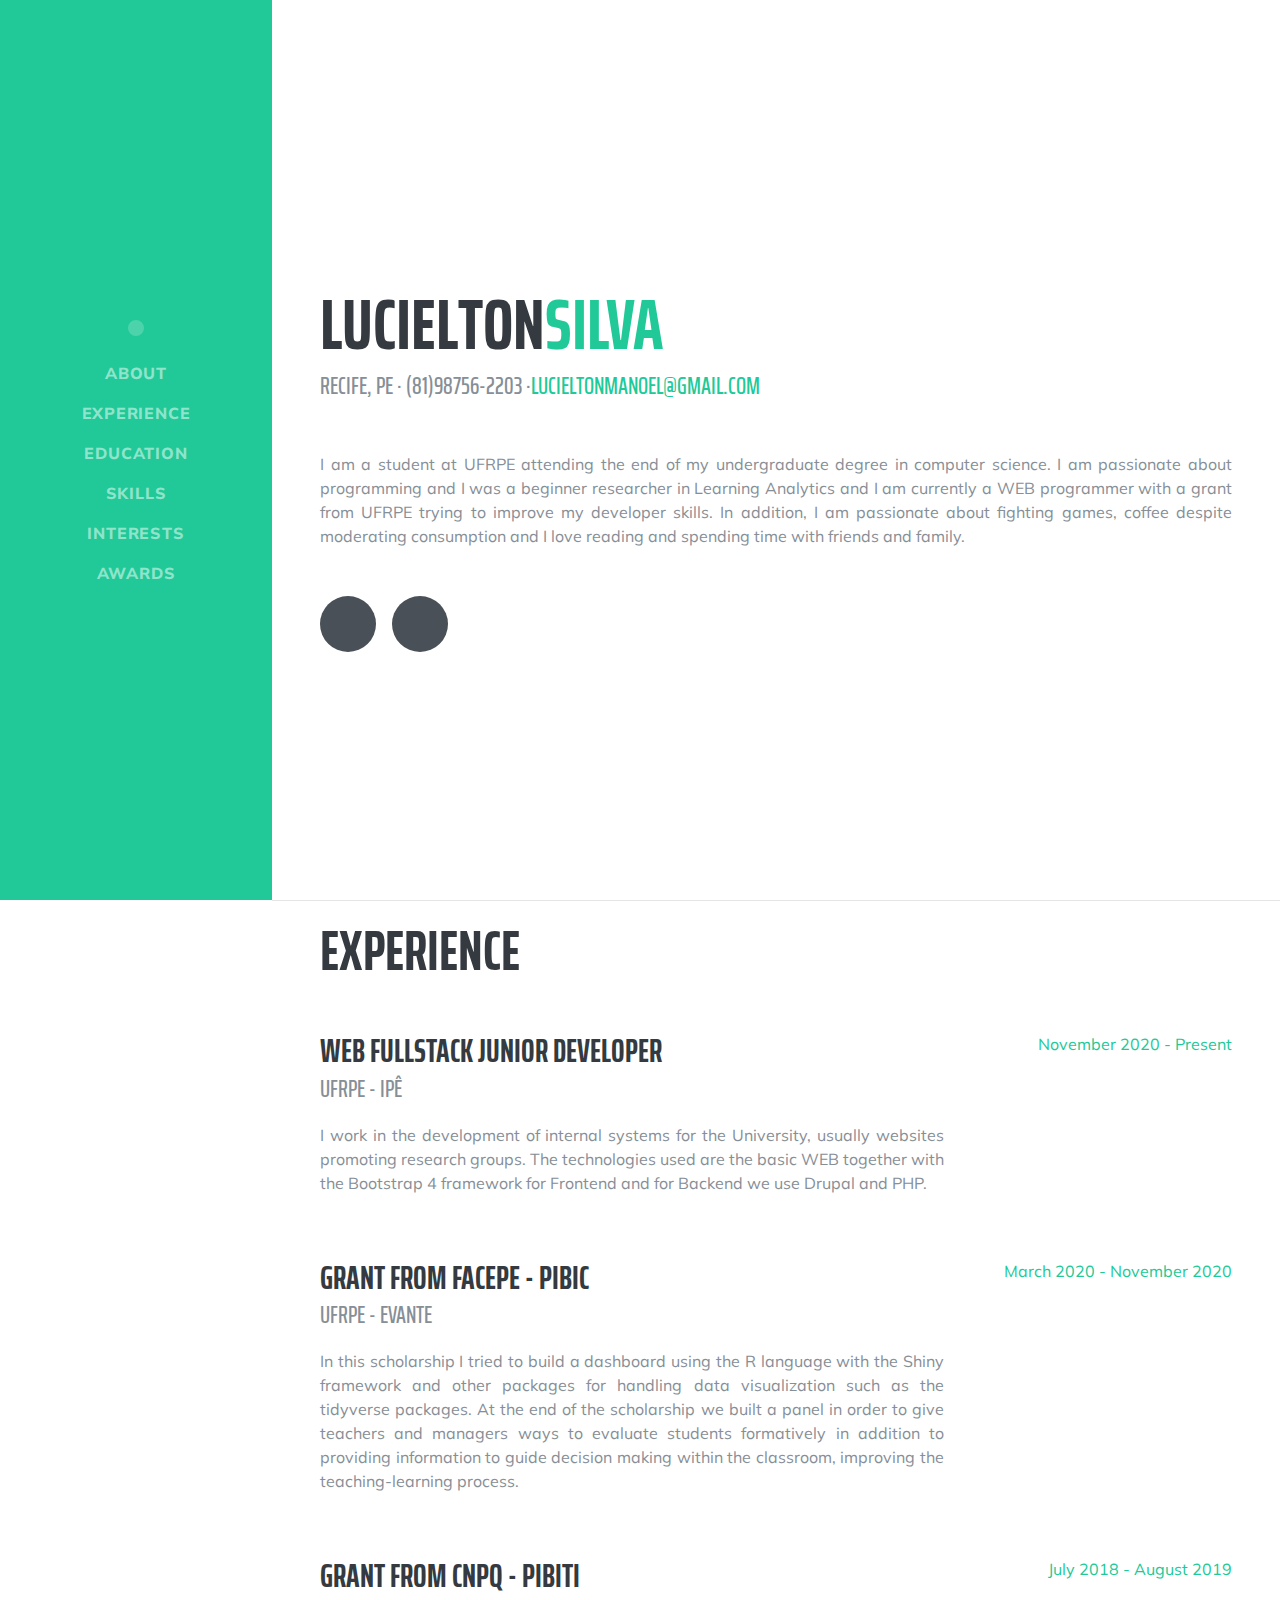
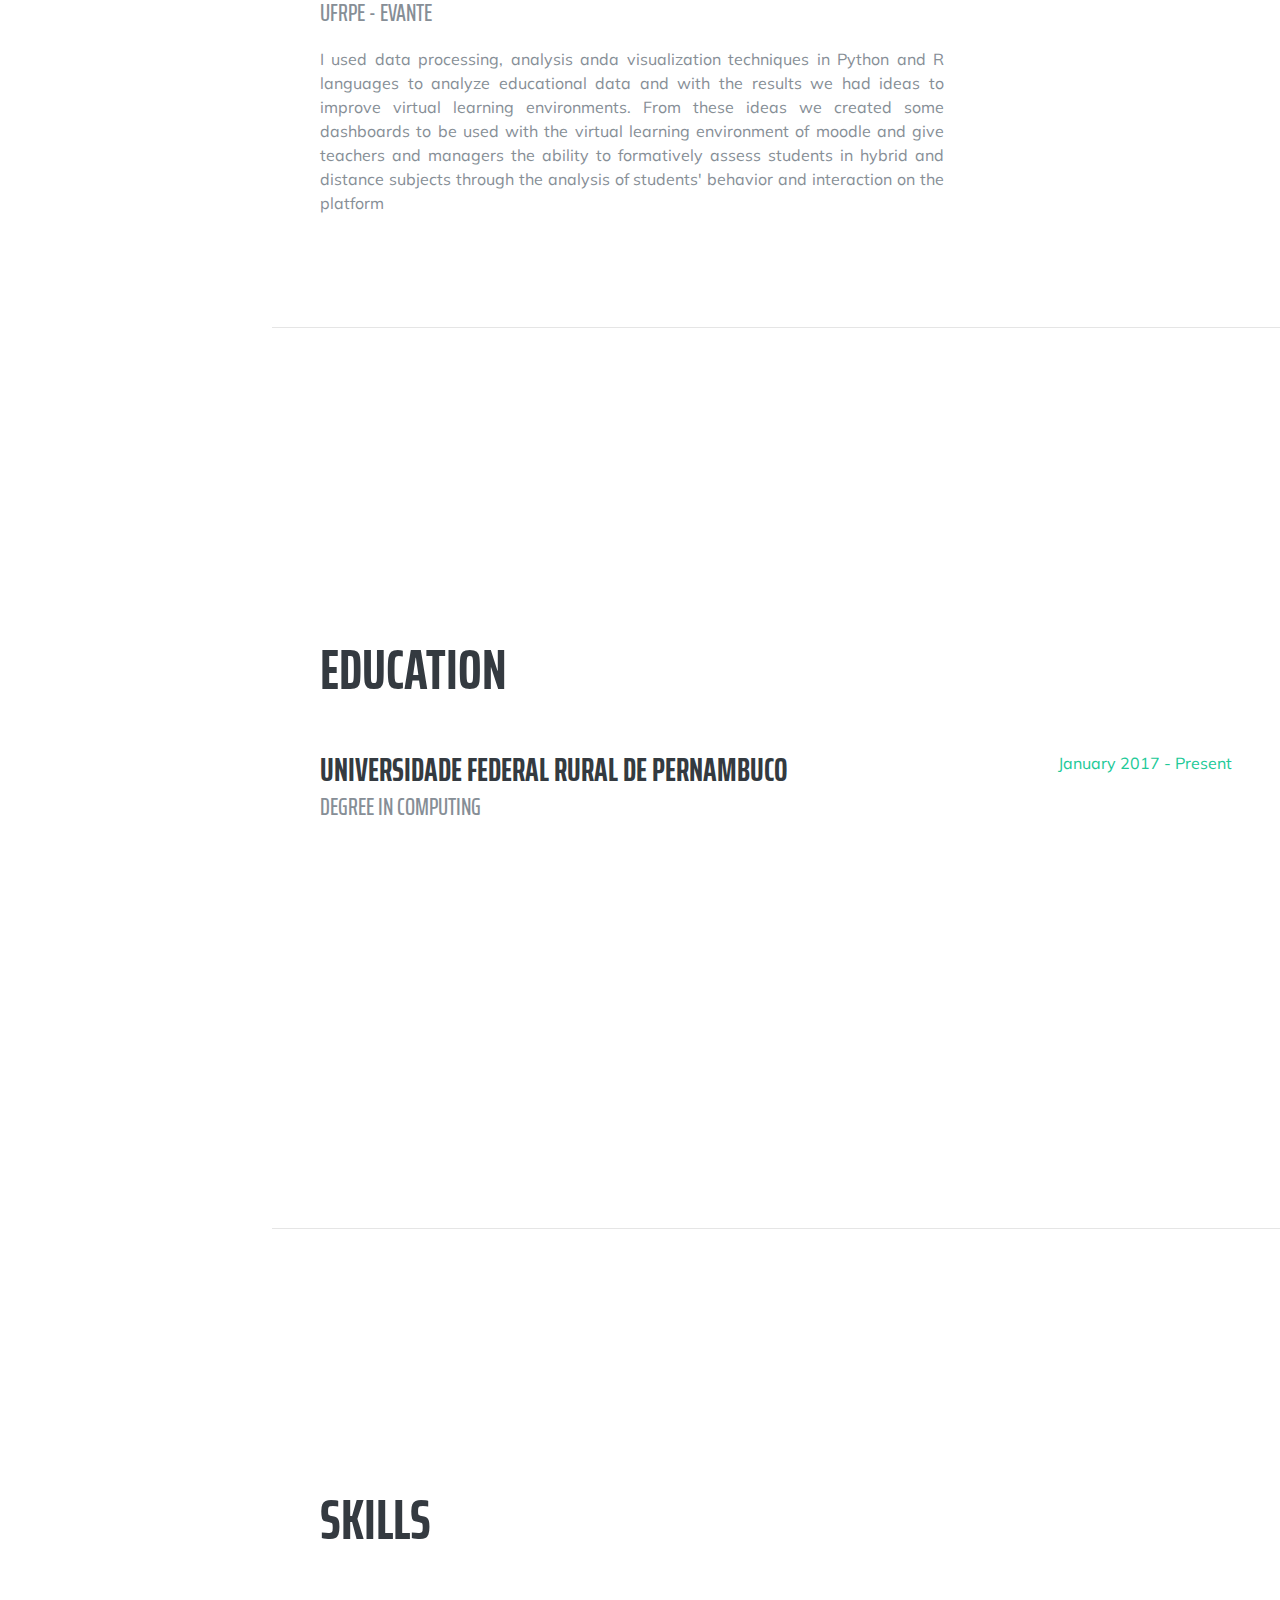
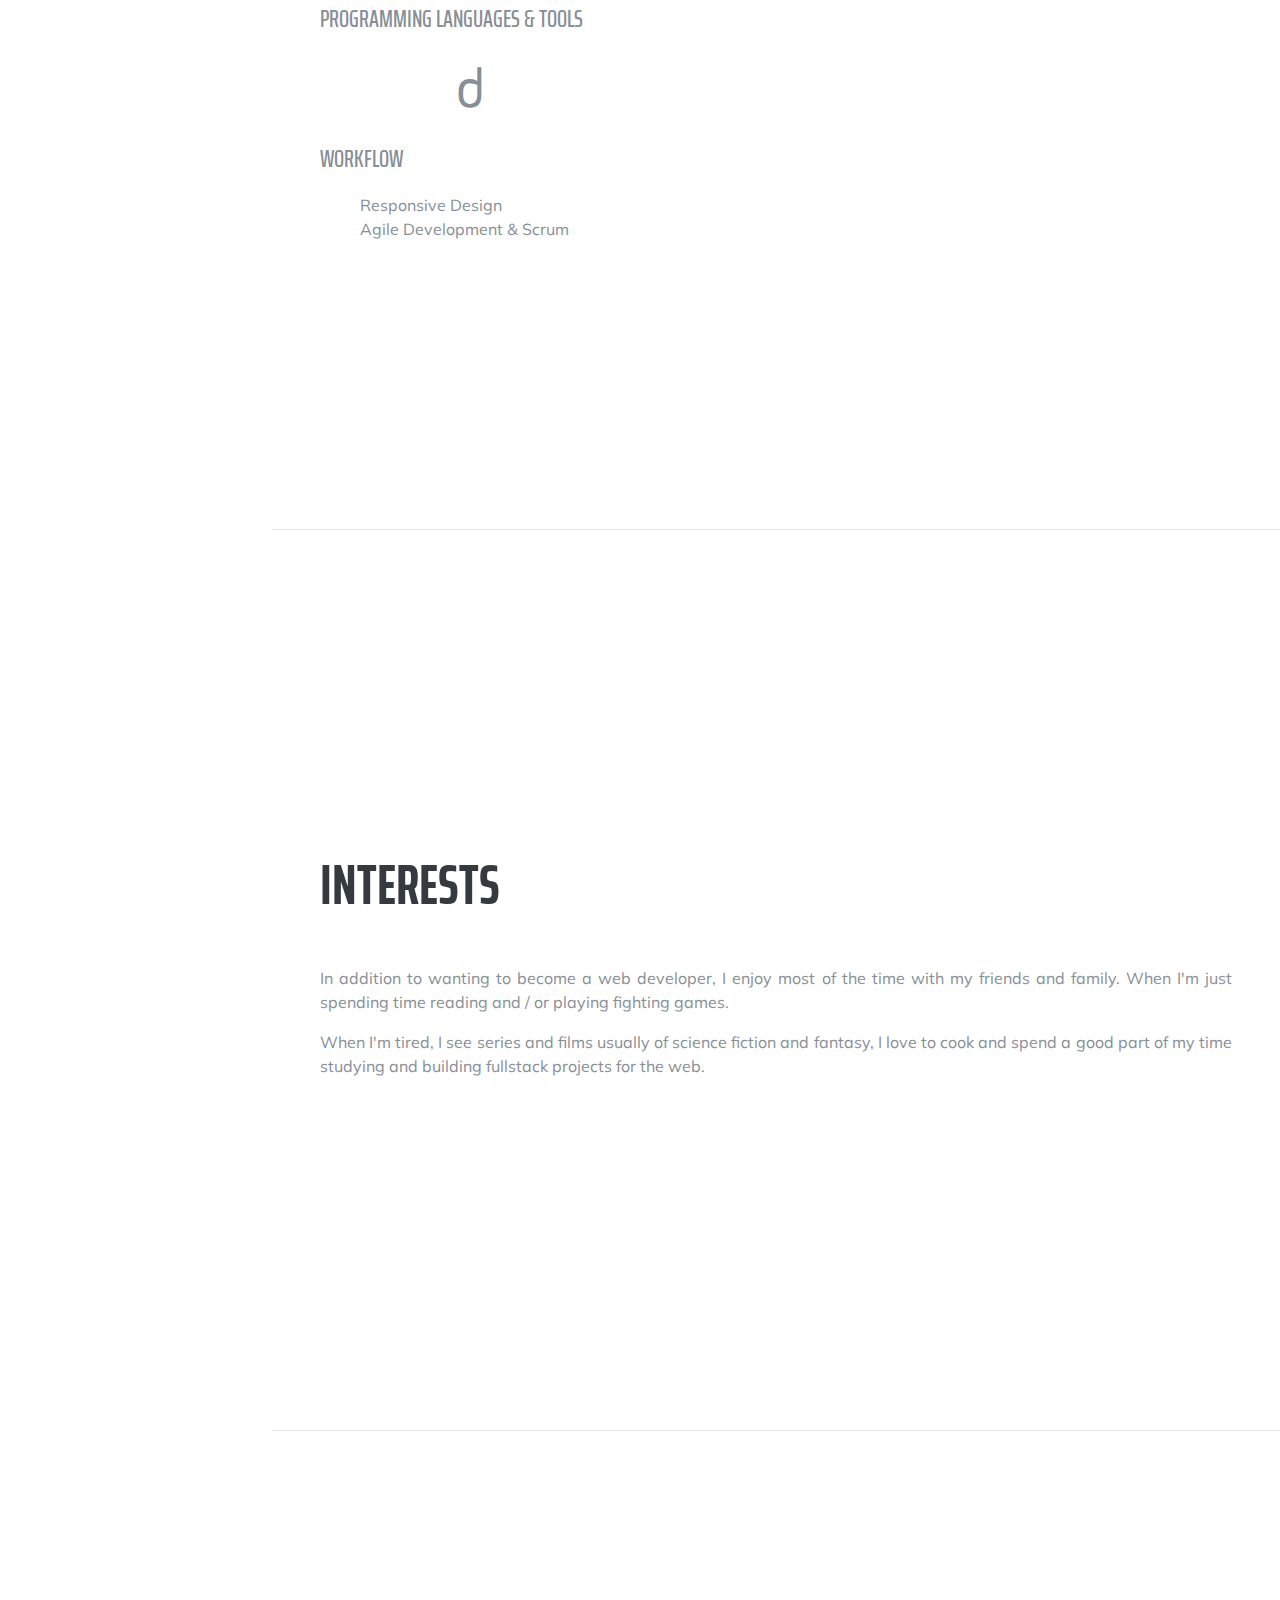
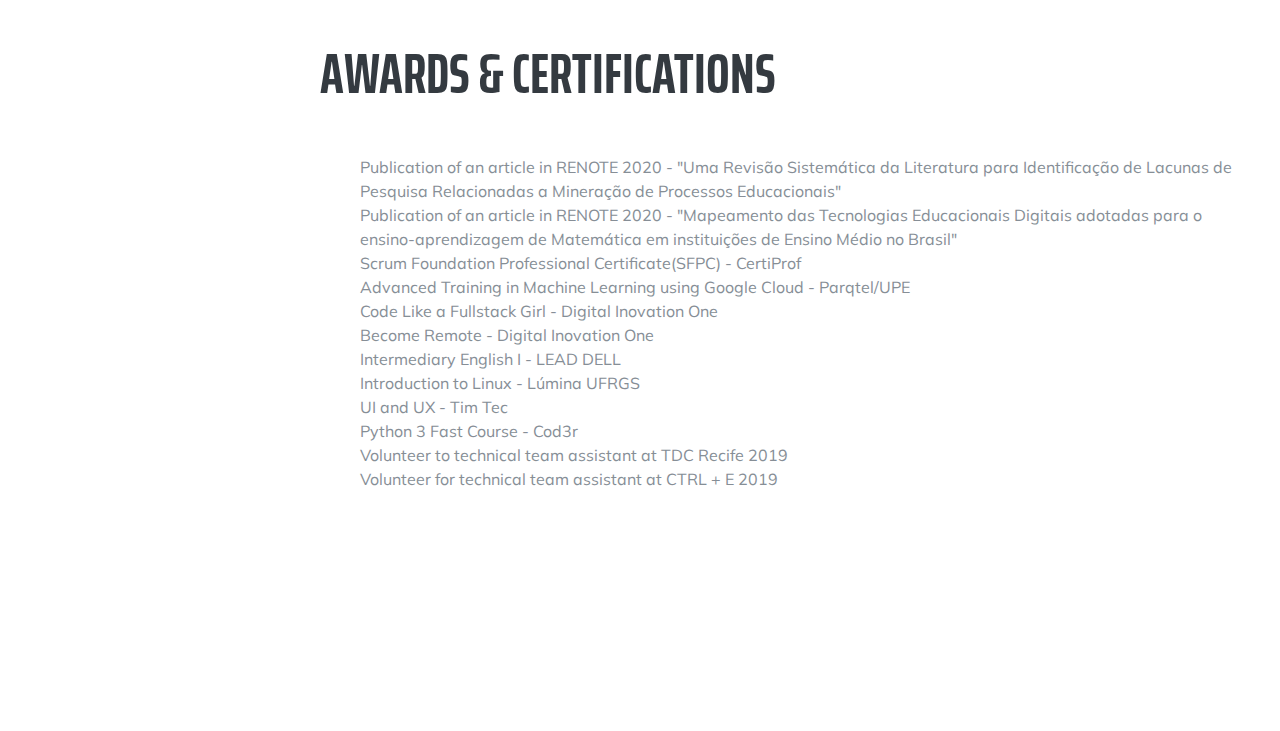
==== commit 6d0f60b2: "Updates" ====
--- a/index.html
+++ b/index.html
@@ -1,4 +1,4 @@
-<!DOCTYPE html><html lang="en"><head><meta charSet="utf-8"/><meta http-equiv="x-ua-compatible" content="ie=edge"/><meta name="viewport" content="width=device-width, initial-scale=1, shrink-to-fit=no"/><style data-href="/lucielton-resume/styles.a109521eb1adabe3d72d.css" id="gatsby-global-css">@import url(https://fonts.googleapis.com/css?family=Saira+Extra+Condensed:500,700);@import url(https://fonts.googleapis.com/css?family=Muli:400,400i,800,800i);
+<!DOCTYPE html><html lang="en"><head><meta charSet="utf-8"/><meta http-equiv="x-ua-compatible" content="ie=edge"/><meta name="viewport" content="width=device-width, initial-scale=1, shrink-to-fit=no"/><style data-href="/lucielton-resume/styles.769648bc56fea1bed015.css" id="gatsby-global-css">@import url(https://fonts.googleapis.com/css?family=Saira+Extra+Condensed:500,700);@import url(https://fonts.googleapis.com/css?family=Muli:400,400i,800,800i);
 /*!
  * Bootstrap v4.3.1 (https://getbootstrap.com/)
  * Copyright 2011-2019 The Bootstrap Authors
@@ -9,4 +9,4 @@
 /*!
  * Font Awesome Free 5.9.0 by @fontawesome - https://fontawesome.com
  * License - https://fontawesome.com/license/free (Icons: CC BY 4.0, Fonts: SIL OFL 1.1, Code: MIT License)
- */.fa,.fab,.fal,.far,.fas{-moz-osx-font-smoothing:grayscale;-webkit-font-smoothing:antialiased;display:inline-block;font-style:normal;font-variant:normal;text-rendering:auto;line-height:1}.fa-lg{font-size:1.33333em;line-height:.75em;vertical-align:-.0667em}.fa-xs{font-size:.75em}.fa-sm{font-size:.875em}.fa-1x{font-size:1em}.fa-2x{font-size:2em}.fa-3x{font-size:3em}.fa-4x{font-size:4em}.fa-5x{font-size:5em}.fa-6x{font-size:6em}.fa-7x{font-size:7em}.fa-8x{font-size:8em}.fa-9x{font-size:9em}.fa-10x{font-size:10em}.fa-fw{text-align:center;width:1.25em}.fa-ul{list-style-type:none;margin-left:2.5em;padding-left:0}.fa-ul>li{position:relative}.fa-li{left:-2em;position:absolute;text-align:center;width:2em;line-height:inherit}.fa-border{border:.08em solid #eee;border-radius:.1em;padding:.2em .25em .15em}.fa-pull-left{float:left}.fa-pull-right{float:right}.fa.fa-pull-left,.fab.fa-pull-left,.fal.fa-pull-left,.far.fa-pull-left,.fas.fa-pull-left{margin-right:.3em}.fa.fa-pull-right,.fab.fa-pull-right,.fal.fa-pull-right,.far.fa-pull-right,.fas.fa-pull-right{margin-left:.3em}.fa-spin{animation:fa-spin 2s linear infinite}.fa-pulse{animation:fa-spin 1s steps(8) infinite}@keyframes fa-spin{0%{transform:rotate(0deg)}to{transform:rotate(1turn)}}.fa-rotate-90{-ms-filter:"progid:DXImageTransform.Microsoft.BasicImage(rotation=1)";transform:rotate(90deg)}.fa-rotate-180{-ms-filter:"progid:DXImageTransform.Microsoft.BasicImage(rotation=2)";transform:rotate(180deg)}.fa-rotate-270{-ms-filter:"progid:DXImageTransform.Microsoft.BasicImage(rotation=3)";transform:rotate(270deg)}.fa-flip-horizontal{-ms-filter:"progid:DXImageTransform.Microsoft.BasicImage(rotation=0, mirror=1)";transform:scaleX(-1)}.fa-flip-vertical{transform:scaleY(-1)}.fa-flip-both,.fa-flip-horizontal.fa-flip-vertical,.fa-flip-vertical{-ms-filter:"progid:DXImageTransform.Microsoft.BasicImage(rotation=2, mirror=1)"}.fa-flip-both,.fa-flip-horizontal.fa-flip-vertical{transform:scale(-1)}:root .fa-flip-both,:root .fa-flip-horizontal,:root .fa-flip-vertical,:root .fa-rotate-90,:root .fa-rotate-180,:root .fa-rotate-270{filter:none}.fa-stack{display:inline-block;height:2em;line-height:2em;position:relative;vertical-align:middle;width:2.5em}.fa-stack-1x,.fa-stack-2x{left:0;position:absolute;text-align:center;width:100%}.fa-stack-1x{line-height:inherit}.fa-stack-2x{font-size:2em}.fa-inverse{color:#fff}.fa-500px:before{content:"\F26E"}.fa-accessible-icon:before{content:"\F368"}.fa-accusoft:before{content:"\F369"}.fa-acquisitions-incorporated:before{content:"\F6AF"}.fa-ad:before{content:"\F641"}.fa-address-book:before{content:"\F2B9"}.fa-address-card:before{content:"\F2BB"}.fa-adjust:before{content:"\F042"}.fa-adn:before{content:"\F170"}.fa-adobe:before{content:"\F778"}.fa-adversal:before{content:"\F36A"}.fa-affiliatetheme:before{content:"\F36B"}.fa-air-freshener:before{content:"\F5D0"}.fa-airbnb:before{content:"\F834"}.fa-algolia:before{content:"\F36C"}.fa-align-center:before{content:"\F037"}.fa-align-justify:before{content:"\F039"}.fa-align-left:before{content:"\F036"}.fa-align-right:before{content:"\F038"}.fa-alipay:before{content:"\F642"}.fa-allergies:before{content:"\F461"}.fa-amazon:before{content:"\F270"}.fa-amazon-pay:before{content:"\F42C"}.fa-ambulance:before{content:"\F0F9"}.fa-american-sign-language-interpreting:before{content:"\F2A3"}.fa-amilia:before{content:"\F36D"}.fa-anchor:before{content:"\F13D"}.fa-android:before{content:"\F17B"}.fa-angellist:before{content:"\F209"}.fa-angle-double-down:before{content:"\F103"}.fa-angle-double-left:before{content:"\F100"}.fa-angle-double-right:before{content:"\F101"}.fa-angle-double-up:before{content:"\F102"}.fa-angle-down:before{content:"\F107"}.fa-angle-left:before{content:"\F104"}.fa-angle-right:before{content:"\F105"}.fa-angle-up:before{content:"\F106"}.fa-angry:before{content:"\F556"}.fa-angrycreative:before{content:"\F36E"}.fa-angular:before{content:"\F420"}.fa-ankh:before{content:"\F644"}.fa-app-store:before{content:"\F36F"}.fa-app-store-ios:before{content:"\F370"}.fa-apper:before{content:"\F371"}.fa-apple:before{content:"\F179"}.fa-apple-alt:before{content:"\F5D1"}.fa-apple-pay:before{content:"\F415"}.fa-archive:before{content:"\F187"}.fa-archway:before{content:"\F557"}.fa-arrow-alt-circle-down:before{content:"\F358"}.fa-arrow-alt-circle-left:before{content:"\F359"}.fa-arrow-alt-circle-right:before{content:"\F35A"}.fa-arrow-alt-circle-up:before{content:"\F35B"}.fa-arrow-circle-down:before{content:"\F0AB"}.fa-arrow-circle-left:before{content:"\F0A8"}.fa-arrow-circle-right:before{content:"\F0A9"}.fa-arrow-circle-up:before{content:"\F0AA"}.fa-arrow-down:before{content:"\F063"}.fa-arrow-left:before{content:"\F060"}.fa-arrow-right:before{content:"\F061"}.fa-arrow-up:before{content:"\F062"}.fa-arrows-alt:before{content:"\F0B2"}.fa-arrows-alt-h:before{content:"\F337"}.fa-arrows-alt-v:before{content:"\F338"}.fa-artstation:before{content:"\F77A"}.fa-assistive-listening-systems:before{content:"\F2A2"}.fa-asterisk:before{content:"\F069"}.fa-asymmetrik:before{content:"\F372"}.fa-at:before{content:"\F1FA"}.fa-atlas:before{content:"\F558"}.fa-atlassian:before{content:"\F77B"}.fa-atom:before{content:"\F5D2"}.fa-audible:before{content:"\F373"}.fa-audio-description:before{content:"\F29E"}.fa-autoprefixer:before{content:"\F41C"}.fa-avianex:before{content:"\F374"}.fa-aviato:before{content:"\F421"}.fa-award:before{content:"\F559"}.fa-aws:before{content:"\F375"}.fa-baby:before{content:"\F77C"}.fa-baby-carriage:before{content:"\F77D"}.fa-backspace:before{content:"\F55A"}.fa-backward:before{content:"\F04A"}.fa-bacon:before{content:"\F7E5"}.fa-balance-scale:before{content:"\F24E"}.fa-balance-scale-left:before{content:"\F515"}.fa-balance-scale-right:before{content:"\F516"}.fa-ban:before{content:"\F05E"}.fa-band-aid:before{content:"\F462"}.fa-bandcamp:before{content:"\F2D5"}.fa-barcode:before{content:"\F02A"}.fa-bars:before{content:"\F0C9"}.fa-baseball-ball:before{content:"\F433"}.fa-basketball-ball:before{content:"\F434"}.fa-bath:before{content:"\F2CD"}.fa-battery-empty:before{content:"\F244"}.fa-battery-full:before{content:"\F240"}.fa-battery-half:before{content:"\F242"}.fa-battery-quarter:before{content:"\F243"}.fa-battery-three-quarters:before{content:"\F241"}.fa-battle-net:before{content:"\F835"}.fa-bed:before{content:"\F236"}.fa-beer:before{content:"\F0FC"}.fa-behance:before{content:"\F1B4"}.fa-behance-square:before{content:"\F1B5"}.fa-bell:before{content:"\F0F3"}.fa-bell-slash:before{content:"\F1F6"}.fa-bezier-curve:before{content:"\F55B"}.fa-bible:before{content:"\F647"}.fa-bicycle:before{content:"\F206"}.fa-biking:before{content:"\F84A"}.fa-bimobject:before{content:"\F378"}.fa-binoculars:before{content:"\F1E5"}.fa-biohazard:before{content:"\F780"}.fa-birthday-cake:before{content:"\F1FD"}.fa-bitbucket:before{content:"\F171"}.fa-bitcoin:before{content:"\F379"}.fa-bity:before{content:"\F37A"}.fa-black-tie:before{content:"\F27E"}.fa-blackberry:before{content:"\F37B"}.fa-blender:before{content:"\F517"}.fa-blender-phone:before{content:"\F6B6"}.fa-blind:before{content:"\F29D"}.fa-blog:before{content:"\F781"}.fa-blogger:before{content:"\F37C"}.fa-blogger-b:before{content:"\F37D"}.fa-bluetooth:before{content:"\F293"}.fa-bluetooth-b:before{content:"\F294"}.fa-bold:before{content:"\F032"}.fa-bolt:before{content:"\F0E7"}.fa-bomb:before{content:"\F1E2"}.fa-bone:before{content:"\F5D7"}.fa-bong:before{content:"\F55C"}.fa-book:before{content:"\F02D"}.fa-book-dead:before{content:"\F6B7"}.fa-book-medical:before{content:"\F7E6"}.fa-book-open:before{content:"\F518"}.fa-book-reader:before{content:"\F5DA"}.fa-bookmark:before{content:"\F02E"}.fa-bootstrap:before{content:"\F836"}.fa-border-all:before{content:"\F84C"}.fa-border-none:before{content:"\F850"}.fa-border-style:before{content:"\F853"}.fa-bowling-ball:before{content:"\F436"}.fa-box:before{content:"\F466"}.fa-box-open:before{content:"\F49E"}.fa-boxes:before{content:"\F468"}.fa-braille:before{content:"\F2A1"}.fa-brain:before{content:"\F5DC"}.fa-bread-slice:before{content:"\F7EC"}.fa-briefcase:before{content:"\F0B1"}.fa-briefcase-medical:before{content:"\F469"}.fa-broadcast-tower:before{content:"\F519"}.fa-broom:before{content:"\F51A"}.fa-brush:before{content:"\F55D"}.fa-btc:before{content:"\F15A"}.fa-buffer:before{content:"\F837"}.fa-bug:before{content:"\F188"}.fa-building:before{content:"\F1AD"}.fa-bullhorn:before{content:"\F0A1"}.fa-bullseye:before{content:"\F140"}.fa-burn:before{content:"\F46A"}.fa-buromobelexperte:before{content:"\F37F"}.fa-bus:before{content:"\F207"}.fa-bus-alt:before{content:"\F55E"}.fa-business-time:before{content:"\F64A"}.fa-buysellads:before{content:"\F20D"}.fa-calculator:before{content:"\F1EC"}.fa-calendar:before{content:"\F133"}.fa-calendar-alt:before{content:"\F073"}.fa-calendar-check:before{content:"\F274"}.fa-calendar-day:before{content:"\F783"}.fa-calendar-minus:before{content:"\F272"}.fa-calendar-plus:before{content:"\F271"}.fa-calendar-times:before{content:"\F273"}.fa-calendar-week:before{content:"\F784"}.fa-camera:before{content:"\F030"}.fa-camera-retro:before{content:"\F083"}.fa-campground:before{content:"\F6BB"}.fa-canadian-maple-leaf:before{content:"\F785"}.fa-candy-cane:before{content:"\F786"}.fa-cannabis:before{content:"\F55F"}.fa-capsules:before{content:"\F46B"}.fa-car:before{content:"\F1B9"}.fa-car-alt:before{content:"\F5DE"}.fa-car-battery:before{content:"\F5DF"}.fa-car-crash:before{content:"\F5E1"}.fa-car-side:before{content:"\F5E4"}.fa-caret-down:before{content:"\F0D7"}.fa-caret-left:before{content:"\F0D9"}.fa-caret-right:before{content:"\F0DA"}.fa-caret-square-down:before{content:"\F150"}.fa-caret-square-left:before{content:"\F191"}.fa-caret-square-right:before{content:"\F152"}.fa-caret-square-up:before{content:"\F151"}.fa-caret-up:before{content:"\F0D8"}.fa-carrot:before{content:"\F787"}.fa-cart-arrow-down:before{content:"\F218"}.fa-cart-plus:before{content:"\F217"}.fa-cash-register:before{content:"\F788"}.fa-cat:before{content:"\F6BE"}.fa-cc-amazon-pay:before{content:"\F42D"}.fa-cc-amex:before{content:"\F1F3"}.fa-cc-apple-pay:before{content:"\F416"}.fa-cc-diners-club:before{content:"\F24C"}.fa-cc-discover:before{content:"\F1F2"}.fa-cc-jcb:before{content:"\F24B"}.fa-cc-mastercard:before{content:"\F1F1"}.fa-cc-paypal:before{content:"\F1F4"}.fa-cc-stripe:before{content:"\F1F5"}.fa-cc-visa:before{content:"\F1F0"}.fa-centercode:before{content:"\F380"}.fa-centos:before{content:"\F789"}.fa-certificate:before{content:"\F0A3"}.fa-chair:before{content:"\F6C0"}.fa-chalkboard:before{content:"\F51B"}.fa-chalkboard-teacher:before{content:"\F51C"}.fa-charging-station:before{content:"\F5E7"}.fa-chart-area:before{content:"\F1FE"}.fa-chart-bar:before{content:"\F080"}.fa-chart-line:before{content:"\F201"}.fa-chart-pie:before{content:"\F200"}.fa-check:before{content:"\F00C"}.fa-check-circle:before{content:"\F058"}.fa-check-double:before{content:"\F560"}.fa-check-square:before{content:"\F14A"}.fa-cheese:before{content:"\F7EF"}.fa-chess:before{content:"\F439"}.fa-chess-bishop:before{content:"\F43A"}.fa-chess-board:before{content:"\F43C"}.fa-chess-king:before{content:"\F43F"}.fa-chess-knight:before{content:"\F441"}.fa-chess-pawn:before{content:"\F443"}.fa-chess-queen:before{content:"\F445"}.fa-chess-rook:before{content:"\F447"}.fa-chevron-circle-down:before{content:"\F13A"}.fa-chevron-circle-left:before{content:"\F137"}.fa-chevron-circle-right:before{content:"\F138"}.fa-chevron-circle-up:before{content:"\F139"}.fa-chevron-down:before{content:"\F078"}.fa-chevron-left:before{content:"\F053"}.fa-chevron-right:before{content:"\F054"}.fa-chevron-up:before{content:"\F077"}.fa-child:before{content:"\F1AE"}.fa-chrome:before{content:"\F268"}.fa-chromecast:before{content:"\F838"}.fa-church:before{content:"\F51D"}.fa-circle:before{content:"\F111"}.fa-circle-notch:before{content:"\F1CE"}.fa-city:before{content:"\F64F"}.fa-clinic-medical:before{content:"\F7F2"}.fa-clipboard:before{content:"\F328"}.fa-clipboard-check:before{content:"\F46C"}.fa-clipboard-list:before{content:"\F46D"}.fa-clock:before{content:"\F017"}.fa-clone:before{content:"\F24D"}.fa-closed-captioning:before{content:"\F20A"}.fa-cloud:before{content:"\F0C2"}.fa-cloud-download-alt:before{content:"\F381"}.fa-cloud-meatball:before{content:"\F73B"}.fa-cloud-moon:before{content:"\F6C3"}.fa-cloud-moon-rain:before{content:"\F73C"}.fa-cloud-rain:before{content:"\F73D"}.fa-cloud-showers-heavy:before{content:"\F740"}.fa-cloud-sun:before{content:"\F6C4"}.fa-cloud-sun-rain:before{content:"\F743"}.fa-cloud-upload-alt:before{content:"\F382"}.fa-cloudscale:before{content:"\F383"}.fa-cloudsmith:before{content:"\F384"}.fa-cloudversify:before{content:"\F385"}.fa-cocktail:before{content:"\F561"}.fa-code:before{content:"\F121"}.fa-code-branch:before{content:"\F126"}.fa-codepen:before{content:"\F1CB"}.fa-codiepie:before{content:"\F284"}.fa-coffee:before{content:"\F0F4"}.fa-cog:before{content:"\F013"}.fa-cogs:before{content:"\F085"}.fa-coins:before{content:"\F51E"}.fa-columns:before{content:"\F0DB"}.fa-comment:before{content:"\F075"}.fa-comment-alt:before{content:"\F27A"}.fa-comment-dollar:before{content:"\F651"}.fa-comment-dots:before{content:"\F4AD"}.fa-comment-medical:before{content:"\F7F5"}.fa-comment-slash:before{content:"\F4B3"}.fa-comments:before{content:"\F086"}.fa-comments-dollar:before{content:"\F653"}.fa-compact-disc:before{content:"\F51F"}.fa-compass:before{content:"\F14E"}.fa-compress:before{content:"\F066"}.fa-compress-arrows-alt:before{content:"\F78C"}.fa-concierge-bell:before{content:"\F562"}.fa-confluence:before{content:"\F78D"}.fa-connectdevelop:before{content:"\F20E"}.fa-contao:before{content:"\F26D"}.fa-cookie:before{content:"\F563"}.fa-cookie-bite:before{content:"\F564"}.fa-copy:before{content:"\F0C5"}.fa-copyright:before{content:"\F1F9"}.fa-couch:before{content:"\F4B8"}.fa-cpanel:before{content:"\F388"}.fa-creative-commons:before{content:"\F25E"}.fa-creative-commons-by:before{content:"\F4E7"}.fa-creative-commons-nc:before{content:"\F4E8"}.fa-creative-commons-nc-eu:before{content:"\F4E9"}.fa-creative-commons-nc-jp:before{content:"\F4EA"}.fa-creative-commons-nd:before{content:"\F4EB"}.fa-creative-commons-pd:before{content:"\F4EC"}.fa-creative-commons-pd-alt:before{content:"\F4ED"}.fa-creative-commons-remix:before{content:"\F4EE"}.fa-creative-commons-sa:before{content:"\F4EF"}.fa-creative-commons-sampling:before{content:"\F4F0"}.fa-creative-commons-sampling-plus:before{content:"\F4F1"}.fa-creative-commons-share:before{content:"\F4F2"}.fa-creative-commons-zero:before{content:"\F4F3"}.fa-credit-card:before{content:"\F09D"}.fa-critical-role:before{content:"\F6C9"}.fa-crop:before{content:"\F125"}.fa-crop-alt:before{content:"\F565"}.fa-cross:before{content:"\F654"}.fa-crosshairs:before{content:"\F05B"}.fa-crow:before{content:"\F520"}.fa-crown:before{content:"\F521"}.fa-crutch:before{content:"\F7F7"}.fa-css3:before{content:"\F13C"}.fa-css3-alt:before{content:"\F38B"}.fa-cube:before{content:"\F1B2"}.fa-cubes:before{content:"\F1B3"}.fa-cut:before{content:"\F0C4"}.fa-cuttlefish:before{content:"\F38C"}.fa-d-and-d:before{content:"\F38D"}.fa-d-and-d-beyond:before{content:"\F6CA"}.fa-dashcube:before{content:"\F210"}.fa-database:before{content:"\F1C0"}.fa-deaf:before{content:"\F2A4"}.fa-delicious:before{content:"\F1A5"}.fa-democrat:before{content:"\F747"}.fa-deploydog:before{content:"\F38E"}.fa-deskpro:before{content:"\F38F"}.fa-desktop:before{content:"\F108"}.fa-dev:before{content:"\F6CC"}.fa-deviantart:before{content:"\F1BD"}.fa-dharmachakra:before{content:"\F655"}.fa-dhl:before{content:"\F790"}.fa-diagnoses:before{content:"\F470"}.fa-diaspora:before{content:"\F791"}.fa-dice:before{content:"\F522"}.fa-dice-d20:before{content:"\F6CF"}.fa-dice-d6:before{content:"\F6D1"}.fa-dice-five:before{content:"\F523"}.fa-dice-four:before{content:"\F524"}.fa-dice-one:before{content:"\F525"}.fa-dice-six:before{content:"\F526"}.fa-dice-three:before{content:"\F527"}.fa-dice-two:before{content:"\F528"}.fa-digg:before{content:"\F1A6"}.fa-digital-ocean:before{content:"\F391"}.fa-digital-tachograph:before{content:"\F566"}.fa-directions:before{content:"\F5EB"}.fa-discord:before{content:"\F392"}.fa-discourse:before{content:"\F393"}.fa-divide:before{content:"\F529"}.fa-dizzy:before{content:"\F567"}.fa-dna:before{content:"\F471"}.fa-dochub:before{content:"\F394"}.fa-docker:before{content:"\F395"}.fa-dog:before{content:"\F6D3"}.fa-dollar-sign:before{content:"\F155"}.fa-dolly:before{content:"\F472"}.fa-dolly-flatbed:before{content:"\F474"}.fa-donate:before{content:"\F4B9"}.fa-door-closed:before{content:"\F52A"}.fa-door-open:before{content:"\F52B"}.fa-dot-circle:before{content:"\F192"}.fa-dove:before{content:"\F4BA"}.fa-download:before{content:"\F019"}.fa-draft2digital:before{content:"\F396"}.fa-drafting-compass:before{content:"\F568"}.fa-dragon:before{content:"\F6D5"}.fa-draw-polygon:before{content:"\F5EE"}.fa-dribbble:before{content:"\F17D"}.fa-dribbble-square:before{content:"\F397"}.fa-dropbox:before{content:"\F16B"}.fa-drum:before{content:"\F569"}.fa-drum-steelpan:before{content:"\F56A"}.fa-drumstick-bite:before{content:"\F6D7"}.fa-drupal:before{content:"\F1A9"}.fa-dumbbell:before{content:"\F44B"}.fa-dumpster:before{content:"\F793"}.fa-dumpster-fire:before{content:"\F794"}.fa-dungeon:before{content:"\F6D9"}.fa-dyalog:before{content:"\F399"}.fa-earlybirds:before{content:"\F39A"}.fa-ebay:before{content:"\F4F4"}.fa-edge:before{content:"\F282"}.fa-edit:before{content:"\F044"}.fa-egg:before{content:"\F7FB"}.fa-eject:before{content:"\F052"}.fa-elementor:before{content:"\F430"}.fa-ellipsis-h:before{content:"\F141"}.fa-ellipsis-v:before{content:"\F142"}.fa-ello:before{content:"\F5F1"}.fa-ember:before{content:"\F423"}.fa-empire:before{content:"\F1D1"}.fa-envelope:before{content:"\F0E0"}.fa-envelope-open:before{content:"\F2B6"}.fa-envelope-open-text:before{content:"\F658"}.fa-envelope-square:before{content:"\F199"}.fa-envira:before{content:"\F299"}.fa-equals:before{content:"\F52C"}.fa-eraser:before{content:"\F12D"}.fa-erlang:before{content:"\F39D"}.fa-ethereum:before{content:"\F42E"}.fa-ethernet:before{content:"\F796"}.fa-etsy:before{content:"\F2D7"}.fa-euro-sign:before{content:"\F153"}.fa-evernote:before{content:"\F839"}.fa-exchange-alt:before{content:"\F362"}.fa-exclamation:before{content:"\F12A"}.fa-exclamation-circle:before{content:"\F06A"}.fa-exclamation-triangle:before{content:"\F071"}.fa-expand:before{content:"\F065"}.fa-expand-arrows-alt:before{content:"\F31E"}.fa-expeditedssl:before{content:"\F23E"}.fa-external-link-alt:before{content:"\F35D"}.fa-external-link-square-alt:before{content:"\F360"}.fa-eye:before{content:"\F06E"}.fa-eye-dropper:before{content:"\F1FB"}.fa-eye-slash:before{content:"\F070"}.fa-facebook:before{content:"\F09A"}.fa-facebook-f:before{content:"\F39E"}.fa-facebook-messenger:before{content:"\F39F"}.fa-facebook-square:before{content:"\F082"}.fa-fan:before{content:"\F863"}.fa-fantasy-flight-games:before{content:"\F6DC"}.fa-fast-backward:before{content:"\F049"}.fa-fast-forward:before{content:"\F050"}.fa-fax:before{content:"\F1AC"}.fa-feather:before{content:"\F52D"}.fa-feather-alt:before{content:"\F56B"}.fa-fedex:before{content:"\F797"}.fa-fedora:before{content:"\F798"}.fa-female:before{content:"\F182"}.fa-fighter-jet:before{content:"\F0FB"}.fa-figma:before{content:"\F799"}.fa-file:before{content:"\F15B"}.fa-file-alt:before{content:"\F15C"}.fa-file-archive:before{content:"\F1C6"}.fa-file-audio:before{content:"\F1C7"}.fa-file-code:before{content:"\F1C9"}.fa-file-contract:before{content:"\F56C"}.fa-file-csv:before{content:"\F6DD"}.fa-file-download:before{content:"\F56D"}.fa-file-excel:before{content:"\F1C3"}.fa-file-export:before{content:"\F56E"}.fa-file-image:before{content:"\F1C5"}.fa-file-import:before{content:"\F56F"}.fa-file-invoice:before{content:"\F570"}.fa-file-invoice-dollar:before{content:"\F571"}.fa-file-medical:before{content:"\F477"}.fa-file-medical-alt:before{content:"\F478"}.fa-file-pdf:before{content:"\F1C1"}.fa-file-powerpoint:before{content:"\F1C4"}.fa-file-prescription:before{content:"\F572"}.fa-file-signature:before{content:"\F573"}.fa-file-upload:before{content:"\F574"}.fa-file-video:before{content:"\F1C8"}.fa-file-word:before{content:"\F1C2"}.fa-fill:before{content:"\F575"}.fa-fill-drip:before{content:"\F576"}.fa-film:before{content:"\F008"}.fa-filter:before{content:"\F0B0"}.fa-fingerprint:before{content:"\F577"}.fa-fire:before{content:"\F06D"}.fa-fire-alt:before{content:"\F7E4"}.fa-fire-extinguisher:before{content:"\F134"}.fa-firefox:before{content:"\F269"}.fa-first-aid:before{content:"\F479"}.fa-first-order:before{content:"\F2B0"}.fa-first-order-alt:before{content:"\F50A"}.fa-firstdraft:before{content:"\F3A1"}.fa-fish:before{content:"\F578"}.fa-fist-raised:before{content:"\F6DE"}.fa-flag:before{content:"\F024"}.fa-flag-checkered:before{content:"\F11E"}.fa-flag-usa:before{content:"\F74D"}.fa-flask:before{content:"\F0C3"}.fa-flickr:before{content:"\F16E"}.fa-flipboard:before{content:"\F44D"}.fa-flushed:before{content:"\F579"}.fa-fly:before{content:"\F417"}.fa-folder:before{content:"\F07B"}.fa-folder-minus:before{content:"\F65D"}.fa-folder-open:before{content:"\F07C"}.fa-folder-plus:before{content:"\F65E"}.fa-font:before{content:"\F031"}.fa-font-awesome:before{content:"\F2B4"}.fa-font-awesome-alt:before{content:"\F35C"}.fa-font-awesome-flag:before{content:"\F425"}.fa-font-awesome-logo-full:before{content:"\F4E6"}.fa-fonticons:before{content:"\F280"}.fa-fonticons-fi:before{content:"\F3A2"}.fa-football-ball:before{content:"\F44E"}.fa-fort-awesome:before{content:"\F286"}.fa-fort-awesome-alt:before{content:"\F3A3"}.fa-forumbee:before{content:"\F211"}.fa-forward:before{content:"\F04E"}.fa-foursquare:before{content:"\F180"}.fa-free-code-camp:before{content:"\F2C5"}.fa-freebsd:before{content:"\F3A4"}.fa-frog:before{content:"\F52E"}.fa-frown:before{content:"\F119"}.fa-frown-open:before{content:"\F57A"}.fa-fulcrum:before{content:"\F50B"}.fa-funnel-dollar:before{content:"\F662"}.fa-futbol:before{content:"\F1E3"}.fa-galactic-republic:before{content:"\F50C"}.fa-galactic-senate:before{content:"\F50D"}.fa-gamepad:before{content:"\F11B"}.fa-gas-pump:before{content:"\F52F"}.fa-gavel:before{content:"\F0E3"}.fa-gem:before{content:"\F3A5"}.fa-genderless:before{content:"\F22D"}.fa-get-pocket:before{content:"\F265"}.fa-gg:before{content:"\F260"}.fa-gg-circle:before{content:"\F261"}.fa-ghost:before{content:"\F6E2"}.fa-gift:before{content:"\F06B"}.fa-gifts:before{content:"\F79C"}.fa-git:before{content:"\F1D3"}.fa-git-alt:before{content:"\F841"}.fa-git-square:before{content:"\F1D2"}.fa-github:before{content:"\F09B"}.fa-github-alt:before{content:"\F113"}.fa-github-square:before{content:"\F092"}.fa-gitkraken:before{content:"\F3A6"}.fa-gitlab:before{content:"\F296"}.fa-gitter:before{content:"\F426"}.fa-glass-cheers:before{content:"\F79F"}.fa-glass-martini:before{content:"\F000"}.fa-glass-martini-alt:before{content:"\F57B"}.fa-glass-whiskey:before{content:"\F7A0"}.fa-glasses:before{content:"\F530"}.fa-glide:before{content:"\F2A5"}.fa-glide-g:before{content:"\F2A6"}.fa-globe:before{content:"\F0AC"}.fa-globe-africa:before{content:"\F57C"}.fa-globe-americas:before{content:"\F57D"}.fa-globe-asia:before{content:"\F57E"}.fa-globe-europe:before{content:"\F7A2"}.fa-gofore:before{content:"\F3A7"}.fa-golf-ball:before{content:"\F450"}.fa-goodreads:before{content:"\F3A8"}.fa-goodreads-g:before{content:"\F3A9"}.fa-google:before{content:"\F1A0"}.fa-google-drive:before{content:"\F3AA"}.fa-google-play:before{content:"\F3AB"}.fa-google-plus:before{content:"\F2B3"}.fa-google-plus-g:before{content:"\F0D5"}.fa-google-plus-square:before{content:"\F0D4"}.fa-google-wallet:before{content:"\F1EE"}.fa-gopuram:before{content:"\F664"}.fa-graduation-cap:before{content:"\F19D"}.fa-gratipay:before{content:"\F184"}.fa-grav:before{content:"\F2D6"}.fa-greater-than:before{content:"\F531"}.fa-greater-than-equal:before{content:"\F532"}.fa-grimace:before{content:"\F57F"}.fa-grin:before{content:"\F580"}.fa-grin-alt:before{content:"\F581"}.fa-grin-beam:before{content:"\F582"}.fa-grin-beam-sweat:before{content:"\F583"}.fa-grin-hearts:before{content:"\F584"}.fa-grin-squint:before{content:"\F585"}.fa-grin-squint-tears:before{content:"\F586"}.fa-grin-stars:before{content:"\F587"}.fa-grin-tears:before{content:"\F588"}.fa-grin-tongue:before{content:"\F589"}.fa-grin-tongue-squint:before{content:"\F58A"}.fa-grin-tongue-wink:before{content:"\F58B"}.fa-grin-wink:before{content:"\F58C"}.fa-grip-horizontal:before{content:"\F58D"}.fa-grip-lines:before{content:"\F7A4"}.fa-grip-lines-vertical:before{content:"\F7A5"}.fa-grip-vertical:before{content:"\F58E"}.fa-gripfire:before{content:"\F3AC"}.fa-grunt:before{content:"\F3AD"}.fa-guitar:before{content:"\F7A6"}.fa-gulp:before{content:"\F3AE"}.fa-h-square:before{content:"\F0FD"}.fa-hacker-news:before{content:"\F1D4"}.fa-hacker-news-square:before{content:"\F3AF"}.fa-hackerrank:before{content:"\F5F7"}.fa-hamburger:before{content:"\F805"}.fa-hammer:before{content:"\F6E3"}.fa-hamsa:before{content:"\F665"}.fa-hand-holding:before{content:"\F4BD"}.fa-hand-holding-heart:before{content:"\F4BE"}.fa-hand-holding-usd:before{content:"\F4C0"}.fa-hand-lizard:before{content:"\F258"}.fa-hand-middle-finger:before{content:"\F806"}.fa-hand-paper:before{content:"\F256"}.fa-hand-peace:before{content:"\F25B"}.fa-hand-point-down:before{content:"\F0A7"}.fa-hand-point-left:before{content:"\F0A5"}.fa-hand-point-right:before{content:"\F0A4"}.fa-hand-point-up:before{content:"\F0A6"}.fa-hand-pointer:before{content:"\F25A"}.fa-hand-rock:before{content:"\F255"}.fa-hand-scissors:before{content:"\F257"}.fa-hand-spock:before{content:"\F259"}.fa-hands:before{content:"\F4C2"}.fa-hands-helping:before{content:"\F4C4"}.fa-handshake:before{content:"\F2B5"}.fa-hanukiah:before{content:"\F6E6"}.fa-hard-hat:before{content:"\F807"}.fa-hashtag:before{content:"\F292"}.fa-hat-wizard:before{content:"\F6E8"}.fa-haykal:before{content:"\F666"}.fa-hdd:before{content:"\F0A0"}.fa-heading:before{content:"\F1DC"}.fa-headphones:before{content:"\F025"}.fa-headphones-alt:before{content:"\F58F"}.fa-headset:before{content:"\F590"}.fa-heart:before{content:"\F004"}.fa-heart-broken:before{content:"\F7A9"}.fa-heartbeat:before{content:"\F21E"}.fa-helicopter:before{content:"\F533"}.fa-highlighter:before{content:"\F591"}.fa-hiking:before{content:"\F6EC"}.fa-hippo:before{content:"\F6ED"}.fa-hips:before{content:"\F452"}.fa-hire-a-helper:before{content:"\F3B0"}.fa-history:before{content:"\F1DA"}.fa-hockey-puck:before{content:"\F453"}.fa-holly-berry:before{content:"\F7AA"}.fa-home:before{content:"\F015"}.fa-hooli:before{content:"\F427"}.fa-hornbill:before{content:"\F592"}.fa-horse:before{content:"\F6F0"}.fa-horse-head:before{content:"\F7AB"}.fa-hospital:before{content:"\F0F8"}.fa-hospital-alt:before{content:"\F47D"}.fa-hospital-symbol:before{content:"\F47E"}.fa-hot-tub:before{content:"\F593"}.fa-hotdog:before{content:"\F80F"}.fa-hotel:before{content:"\F594"}.fa-hotjar:before{content:"\F3B1"}.fa-hourglass:before{content:"\F254"}.fa-hourglass-end:before{content:"\F253"}.fa-hourglass-half:before{content:"\F252"}.fa-hourglass-start:before{content:"\F251"}.fa-house-damage:before{content:"\F6F1"}.fa-houzz:before{content:"\F27C"}.fa-hryvnia:before{content:"\F6F2"}.fa-html5:before{content:"\F13B"}.fa-hubspot:before{content:"\F3B2"}.fa-i-cursor:before{content:"\F246"}.fa-ice-cream:before{content:"\F810"}.fa-icicles:before{content:"\F7AD"}.fa-icons:before{content:"\F86D"}.fa-id-badge:before{content:"\F2C1"}.fa-id-card:before{content:"\F2C2"}.fa-id-card-alt:before{content:"\F47F"}.fa-igloo:before{content:"\F7AE"}.fa-image:before{content:"\F03E"}.fa-images:before{content:"\F302"}.fa-imdb:before{content:"\F2D8"}.fa-inbox:before{content:"\F01C"}.fa-indent:before{content:"\F03C"}.fa-industry:before{content:"\F275"}.fa-infinity:before{content:"\F534"}.fa-info:before{content:"\F129"}.fa-info-circle:before{content:"\F05A"}.fa-instagram:before{content:"\F16D"}.fa-intercom:before{content:"\F7AF"}.fa-internet-explorer:before{content:"\F26B"}.fa-invision:before{content:"\F7B0"}.fa-ioxhost:before{content:"\F208"}.fa-italic:before{content:"\F033"}.fa-itch-io:before{content:"\F83A"}.fa-itunes:before{content:"\F3B4"}.fa-itunes-note:before{content:"\F3B5"}.fa-java:before{content:"\F4E4"}.fa-jedi:before{content:"\F669"}.fa-jedi-order:before{content:"\F50E"}.fa-jenkins:before{content:"\F3B6"}.fa-jira:before{content:"\F7B1"}.fa-joget:before{content:"\F3B7"}.fa-joint:before{content:"\F595"}.fa-joomla:before{content:"\F1AA"}.fa-journal-whills:before{content:"\F66A"}.fa-js:before{content:"\F3B8"}.fa-js-square:before{content:"\F3B9"}.fa-jsfiddle:before{content:"\F1CC"}.fa-kaaba:before{content:"\F66B"}.fa-kaggle:before{content:"\F5FA"}.fa-key:before{content:"\F084"}.fa-keybase:before{content:"\F4F5"}.fa-keyboard:before{content:"\F11C"}.fa-keycdn:before{content:"\F3BA"}.fa-khanda:before{content:"\F66D"}.fa-kickstarter:before{content:"\F3BB"}.fa-kickstarter-k:before{content:"\F3BC"}.fa-kiss:before{content:"\F596"}.fa-kiss-beam:before{content:"\F597"}.fa-kiss-wink-heart:before{content:"\F598"}.fa-kiwi-bird:before{content:"\F535"}.fa-korvue:before{content:"\F42F"}.fa-landmark:before{content:"\F66F"}.fa-language:before{content:"\F1AB"}.fa-laptop:before{content:"\F109"}.fa-laptop-code:before{content:"\F5FC"}.fa-laptop-medical:before{content:"\F812"}.fa-laravel:before{content:"\F3BD"}.fa-lastfm:before{content:"\F202"}.fa-lastfm-square:before{content:"\F203"}.fa-laugh:before{content:"\F599"}.fa-laugh-beam:before{content:"\F59A"}.fa-laugh-squint:before{content:"\F59B"}.fa-laugh-wink:before{content:"\F59C"}.fa-layer-group:before{content:"\F5FD"}.fa-leaf:before{content:"\F06C"}.fa-leanpub:before{content:"\F212"}.fa-lemon:before{content:"\F094"}.fa-less:before{content:"\F41D"}.fa-less-than:before{content:"\F536"}.fa-less-than-equal:before{content:"\F537"}.fa-level-down-alt:before{content:"\F3BE"}.fa-level-up-alt:before{content:"\F3BF"}.fa-life-ring:before{content:"\F1CD"}.fa-lightbulb:before{content:"\F0EB"}.fa-line:before{content:"\F3C0"}.fa-link:before{content:"\F0C1"}.fa-linkedin:before{content:"\F08C"}.fa-linkedin-in:before{content:"\F0E1"}.fa-linode:before{content:"\F2B8"}.fa-linux:before{content:"\F17C"}.fa-lira-sign:before{content:"\F195"}.fa-list:before{content:"\F03A"}.fa-list-alt:before{content:"\F022"}.fa-list-ol:before{content:"\F0CB"}.fa-list-ul:before{content:"\F0CA"}.fa-location-arrow:before{content:"\F124"}.fa-lock:before{content:"\F023"}.fa-lock-open:before{content:"\F3C1"}.fa-long-arrow-alt-down:before{content:"\F309"}.fa-long-arrow-alt-left:before{content:"\F30A"}.fa-long-arrow-alt-right:before{content:"\F30B"}.fa-long-arrow-alt-up:before{content:"\F30C"}.fa-low-vision:before{content:"\F2A8"}.fa-luggage-cart:before{content:"\F59D"}.fa-lyft:before{content:"\F3C3"}.fa-magento:before{content:"\F3C4"}.fa-magic:before{content:"\F0D0"}.fa-magnet:before{content:"\F076"}.fa-mail-bulk:before{content:"\F674"}.fa-mailchimp:before{content:"\F59E"}.fa-male:before{content:"\F183"}.fa-mandalorian:before{content:"\F50F"}.fa-map:before{content:"\F279"}.fa-map-marked:before{content:"\F59F"}.fa-map-marked-alt:before{content:"\F5A0"}.fa-map-marker:before{content:"\F041"}.fa-map-marker-alt:before{content:"\F3C5"}.fa-map-pin:before{content:"\F276"}.fa-map-signs:before{content:"\F277"}.fa-markdown:before{content:"\F60F"}.fa-marker:before{content:"\F5A1"}.fa-mars:before{content:"\F222"}.fa-mars-double:before{content:"\F227"}.fa-mars-stroke:before{content:"\F229"}.fa-mars-stroke-h:before{content:"\F22B"}.fa-mars-stroke-v:before{content:"\F22A"}.fa-mask:before{content:"\F6FA"}.fa-mastodon:before{content:"\F4F6"}.fa-maxcdn:before{content:"\F136"}.fa-medal:before{content:"\F5A2"}.fa-medapps:before{content:"\F3C6"}.fa-medium:before{content:"\F23A"}.fa-medium-m:before{content:"\F3C7"}.fa-medkit:before{content:"\F0FA"}.fa-medrt:before{content:"\F3C8"}.fa-meetup:before{content:"\F2E0"}.fa-megaport:before{content:"\F5A3"}.fa-meh:before{content:"\F11A"}.fa-meh-blank:before{content:"\F5A4"}.fa-meh-rolling-eyes:before{content:"\F5A5"}.fa-memory:before{content:"\F538"}.fa-mendeley:before{content:"\F7B3"}.fa-menorah:before{content:"\F676"}.fa-mercury:before{content:"\F223"}.fa-meteor:before{content:"\F753"}.fa-microchip:before{content:"\F2DB"}.fa-microphone:before{content:"\F130"}.fa-microphone-alt:before{content:"\F3C9"}.fa-microphone-alt-slash:before{content:"\F539"}.fa-microphone-slash:before{content:"\F131"}.fa-microscope:before{content:"\F610"}.fa-microsoft:before{content:"\F3CA"}.fa-minus:before{content:"\F068"}.fa-minus-circle:before{content:"\F056"}.fa-minus-square:before{content:"\F146"}.fa-mitten:before{content:"\F7B5"}.fa-mix:before{content:"\F3CB"}.fa-mixcloud:before{content:"\F289"}.fa-mizuni:before{content:"\F3CC"}.fa-mobile:before{content:"\F10B"}.fa-mobile-alt:before{content:"\F3CD"}.fa-modx:before{content:"\F285"}.fa-monero:before{content:"\F3D0"}.fa-money-bill:before{content:"\F0D6"}.fa-money-bill-alt:before{content:"\F3D1"}.fa-money-bill-wave:before{content:"\F53A"}.fa-money-bill-wave-alt:before{content:"\F53B"}.fa-money-check:before{content:"\F53C"}.fa-money-check-alt:before{content:"\F53D"}.fa-monument:before{content:"\F5A6"}.fa-moon:before{content:"\F186"}.fa-mortar-pestle:before{content:"\F5A7"}.fa-mosque:before{content:"\F678"}.fa-motorcycle:before{content:"\F21C"}.fa-mountain:before{content:"\F6FC"}.fa-mouse-pointer:before{content:"\F245"}.fa-mug-hot:before{content:"\F7B6"}.fa-music:before{content:"\F001"}.fa-napster:before{content:"\F3D2"}.fa-neos:before{content:"\F612"}.fa-network-wired:before{content:"\F6FF"}.fa-neuter:before{content:"\F22C"}.fa-newspaper:before{content:"\F1EA"}.fa-nimblr:before{content:"\F5A8"}.fa-node:before{content:"\F419"}.fa-node-js:before{content:"\F3D3"}.fa-not-equal:before{content:"\F53E"}.fa-notes-medical:before{content:"\F481"}.fa-npm:before{content:"\F3D4"}.fa-ns8:before{content:"\F3D5"}.fa-nutritionix:before{content:"\F3D6"}.fa-object-group:before{content:"\F247"}.fa-object-ungroup:before{content:"\F248"}.fa-odnoklassniki:before{content:"\F263"}.fa-odnoklassniki-square:before{content:"\F264"}.fa-oil-can:before{content:"\F613"}.fa-old-republic:before{content:"\F510"}.fa-om:before{content:"\F679"}.fa-opencart:before{content:"\F23D"}.fa-openid:before{content:"\F19B"}.fa-opera:before{content:"\F26A"}.fa-optin-monster:before{content:"\F23C"}.fa-osi:before{content:"\F41A"}.fa-otter:before{content:"\F700"}.fa-outdent:before{content:"\F03B"}.fa-page4:before{content:"\F3D7"}.fa-pagelines:before{content:"\F18C"}.fa-pager:before{content:"\F815"}.fa-paint-brush:before{content:"\F1FC"}.fa-paint-roller:before{content:"\F5AA"}.fa-palette:before{content:"\F53F"}.fa-palfed:before{content:"\F3D8"}.fa-pallet:before{content:"\F482"}.fa-paper-plane:before{content:"\F1D8"}.fa-paperclip:before{content:"\F0C6"}.fa-parachute-box:before{content:"\F4CD"}.fa-paragraph:before{content:"\F1DD"}.fa-parking:before{content:"\F540"}.fa-passport:before{content:"\F5AB"}.fa-pastafarianism:before{content:"\F67B"}.fa-paste:before{content:"\F0EA"}.fa-patreon:before{content:"\F3D9"}.fa-pause:before{content:"\F04C"}.fa-pause-circle:before{content:"\F28B"}.fa-paw:before{content:"\F1B0"}.fa-paypal:before{content:"\F1ED"}.fa-peace:before{content:"\F67C"}.fa-pen:before{content:"\F304"}.fa-pen-alt:before{content:"\F305"}.fa-pen-fancy:before{content:"\F5AC"}.fa-pen-nib:before{content:"\F5AD"}.fa-pen-square:before{content:"\F14B"}.fa-pencil-alt:before{content:"\F303"}.fa-pencil-ruler:before{content:"\F5AE"}.fa-penny-arcade:before{content:"\F704"}.fa-people-carry:before{content:"\F4CE"}.fa-pepper-hot:before{content:"\F816"}.fa-percent:before{content:"\F295"}.fa-percentage:before{content:"\F541"}.fa-periscope:before{content:"\F3DA"}.fa-person-booth:before{content:"\F756"}.fa-phabricator:before{content:"\F3DB"}.fa-phoenix-framework:before{content:"\F3DC"}.fa-phoenix-squadron:before{content:"\F511"}.fa-phone:before{content:"\F095"}.fa-phone-alt:before{content:"\F879"}.fa-phone-slash:before{content:"\F3DD"}.fa-phone-square:before{content:"\F098"}.fa-phone-square-alt:before{content:"\F87B"}.fa-phone-volume:before{content:"\F2A0"}.fa-photo-video:before{content:"\F87C"}.fa-php:before{content:"\F457"}.fa-pied-piper:before{content:"\F2AE"}.fa-pied-piper-alt:before{content:"\F1A8"}.fa-pied-piper-hat:before{content:"\F4E5"}.fa-pied-piper-pp:before{content:"\F1A7"}.fa-piggy-bank:before{content:"\F4D3"}.fa-pills:before{content:"\F484"}.fa-pinterest:before{content:"\F0D2"}.fa-pinterest-p:before{content:"\F231"}.fa-pinterest-square:before{content:"\F0D3"}.fa-pizza-slice:before{content:"\F818"}.fa-place-of-worship:before{content:"\F67F"}.fa-plane:before{content:"\F072"}.fa-plane-arrival:before{content:"\F5AF"}.fa-plane-departure:before{content:"\F5B0"}.fa-play:before{content:"\F04B"}.fa-play-circle:before{content:"\F144"}.fa-playstation:before{content:"\F3DF"}.fa-plug:before{content:"\F1E6"}.fa-plus:before{content:"\F067"}.fa-plus-circle:before{content:"\F055"}.fa-plus-square:before{content:"\F0FE"}.fa-podcast:before{content:"\F2CE"}.fa-poll:before{content:"\F681"}.fa-poll-h:before{content:"\F682"}.fa-poo:before{content:"\F2FE"}.fa-poo-storm:before{content:"\F75A"}.fa-poop:before{content:"\F619"}.fa-portrait:before{content:"\F3E0"}.fa-pound-sign:before{content:"\F154"}.fa-power-off:before{content:"\F011"}.fa-pray:before{content:"\F683"}.fa-praying-hands:before{content:"\F684"}.fa-prescription:before{content:"\F5B1"}.fa-prescription-bottle:before{content:"\F485"}.fa-prescription-bottle-alt:before{content:"\F486"}.fa-print:before{content:"\F02F"}.fa-procedures:before{content:"\F487"}.fa-product-hunt:before{content:"\F288"}.fa-project-diagram:before{content:"\F542"}.fa-pushed:before{content:"\F3E1"}.fa-puzzle-piece:before{content:"\F12E"}.fa-python:before{content:"\F3E2"}.fa-qq:before{content:"\F1D6"}.fa-qrcode:before{content:"\F029"}.fa-question:before{content:"\F128"}.fa-question-circle:before{content:"\F059"}.fa-quidditch:before{content:"\F458"}.fa-quinscape:before{content:"\F459"}.fa-quora:before{content:"\F2C4"}.fa-quote-left:before{content:"\F10D"}.fa-quote-right:before{content:"\F10E"}.fa-quran:before{content:"\F687"}.fa-r-project:before{content:"\F4F7"}.fa-radiation:before{content:"\F7B9"}.fa-radiation-alt:before{content:"\F7BA"}.fa-rainbow:before{content:"\F75B"}.fa-random:before{content:"\F074"}.fa-raspberry-pi:before{content:"\F7BB"}.fa-ravelry:before{content:"\F2D9"}.fa-react:before{content:"\F41B"}.fa-reacteurope:before{content:"\F75D"}.fa-readme:before{content:"\F4D5"}.fa-rebel:before{content:"\F1D0"}.fa-receipt:before{content:"\F543"}.fa-recycle:before{content:"\F1B8"}.fa-red-river:before{content:"\F3E3"}.fa-reddit:before{content:"\F1A1"}.fa-reddit-alien:before{content:"\F281"}.fa-reddit-square:before{content:"\F1A2"}.fa-redhat:before{content:"\F7BC"}.fa-redo:before{content:"\F01E"}.fa-redo-alt:before{content:"\F2F9"}.fa-registered:before{content:"\F25D"}.fa-remove-format:before{content:"\F87D"}.fa-renren:before{content:"\F18B"}.fa-reply:before{content:"\F3E5"}.fa-reply-all:before{content:"\F122"}.fa-replyd:before{content:"\F3E6"}.fa-republican:before{content:"\F75E"}.fa-researchgate:before{content:"\F4F8"}.fa-resolving:before{content:"\F3E7"}.fa-restroom:before{content:"\F7BD"}.fa-retweet:before{content:"\F079"}.fa-rev:before{content:"\F5B2"}.fa-ribbon:before{content:"\F4D6"}.fa-ring:before{content:"\F70B"}.fa-road:before{content:"\F018"}.fa-robot:before{content:"\F544"}.fa-rocket:before{content:"\F135"}.fa-rocketchat:before{content:"\F3E8"}.fa-rockrms:before{content:"\F3E9"}.fa-route:before{content:"\F4D7"}.fa-rss:before{content:"\F09E"}.fa-rss-square:before{content:"\F143"}.fa-ruble-sign:before{content:"\F158"}.fa-ruler:before{content:"\F545"}.fa-ruler-combined:before{content:"\F546"}.fa-ruler-horizontal:before{content:"\F547"}.fa-ruler-vertical:before{content:"\F548"}.fa-running:before{content:"\F70C"}.fa-rupee-sign:before{content:"\F156"}.fa-sad-cry:before{content:"\F5B3"}.fa-sad-tear:before{content:"\F5B4"}.fa-safari:before{content:"\F267"}.fa-salesforce:before{content:"\F83B"}.fa-sass:before{content:"\F41E"}.fa-satellite:before{content:"\F7BF"}.fa-satellite-dish:before{content:"\F7C0"}.fa-save:before{content:"\F0C7"}.fa-schlix:before{content:"\F3EA"}.fa-school:before{content:"\F549"}.fa-screwdriver:before{content:"\F54A"}.fa-scribd:before{content:"\F28A"}.fa-scroll:before{content:"\F70E"}.fa-sd-card:before{content:"\F7C2"}.fa-search:before{content:"\F002"}.fa-search-dollar:before{content:"\F688"}.fa-search-location:before{content:"\F689"}.fa-search-minus:before{content:"\F010"}.fa-search-plus:before{content:"\F00E"}.fa-searchengin:before{content:"\F3EB"}.fa-seedling:before{content:"\F4D8"}.fa-sellcast:before{content:"\F2DA"}.fa-sellsy:before{content:"\F213"}.fa-server:before{content:"\F233"}.fa-servicestack:before{content:"\F3EC"}.fa-shapes:before{content:"\F61F"}.fa-share:before{content:"\F064"}.fa-share-alt:before{content:"\F1E0"}.fa-share-alt-square:before{content:"\F1E1"}.fa-share-square:before{content:"\F14D"}.fa-shekel-sign:before{content:"\F20B"}.fa-shield-alt:before{content:"\F3ED"}.fa-ship:before{content:"\F21A"}.fa-shipping-fast:before{content:"\F48B"}.fa-shirtsinbulk:before{content:"\F214"}.fa-shoe-prints:before{content:"\F54B"}.fa-shopping-bag:before{content:"\F290"}.fa-shopping-basket:before{content:"\F291"}.fa-shopping-cart:before{content:"\F07A"}.fa-shopware:before{content:"\F5B5"}.fa-shower:before{content:"\F2CC"}.fa-shuttle-van:before{content:"\F5B6"}.fa-sign:before{content:"\F4D9"}.fa-sign-in-alt:before{content:"\F2F6"}.fa-sign-language:before{content:"\F2A7"}.fa-sign-out-alt:before{content:"\F2F5"}.fa-signal:before{content:"\F012"}.fa-signature:before{content:"\F5B7"}.fa-sim-card:before{content:"\F7C4"}.fa-simplybuilt:before{content:"\F215"}.fa-sistrix:before{content:"\F3EE"}.fa-sitemap:before{content:"\F0E8"}.fa-sith:before{content:"\F512"}.fa-skating:before{content:"\F7C5"}.fa-sketch:before{content:"\F7C6"}.fa-skiing:before{content:"\F7C9"}.fa-skiing-nordic:before{content:"\F7CA"}.fa-skull:before{content:"\F54C"}.fa-skull-crossbones:before{content:"\F714"}.fa-skyatlas:before{content:"\F216"}.fa-skype:before{content:"\F17E"}.fa-slack:before{content:"\F198"}.fa-slack-hash:before{content:"\F3EF"}.fa-slash:before{content:"\F715"}.fa-sleigh:before{content:"\F7CC"}.fa-sliders-h:before{content:"\F1DE"}.fa-slideshare:before{content:"\F1E7"}.fa-smile:before{content:"\F118"}.fa-smile-beam:before{content:"\F5B8"}.fa-smile-wink:before{content:"\F4DA"}.fa-smog:before{content:"\F75F"}.fa-smoking:before{content:"\F48D"}.fa-smoking-ban:before{content:"\F54D"}.fa-sms:before{content:"\F7CD"}.fa-snapchat:before{content:"\F2AB"}.fa-snapchat-ghost:before{content:"\F2AC"}.fa-snapchat-square:before{content:"\F2AD"}.fa-snowboarding:before{content:"\F7CE"}.fa-snowflake:before{content:"\F2DC"}.fa-snowman:before{content:"\F7D0"}.fa-snowplow:before{content:"\F7D2"}.fa-socks:before{content:"\F696"}.fa-solar-panel:before{content:"\F5BA"}.fa-sort:before{content:"\F0DC"}.fa-sort-alpha-down:before{content:"\F15D"}.fa-sort-alpha-down-alt:before{content:"\F881"}.fa-sort-alpha-up:before{content:"\F15E"}.fa-sort-alpha-up-alt:before{content:"\F882"}.fa-sort-amount-down:before{content:"\F160"}.fa-sort-amount-down-alt:before{content:"\F884"}.fa-sort-amount-up:before{content:"\F161"}.fa-sort-amount-up-alt:before{content:"\F885"}.fa-sort-down:before{content:"\F0DD"}.fa-sort-numeric-down:before{content:"\F162"}.fa-sort-numeric-down-alt:before{content:"\F886"}.fa-sort-numeric-up:before{content:"\F163"}.fa-sort-numeric-up-alt:before{content:"\F887"}.fa-sort-up:before{content:"\F0DE"}.fa-soundcloud:before{content:"\F1BE"}.fa-sourcetree:before{content:"\F7D3"}.fa-spa:before{content:"\F5BB"}.fa-space-shuttle:before{content:"\F197"}.fa-speakap:before{content:"\F3F3"}.fa-speaker-deck:before{content:"\F83C"}.fa-spell-check:before{content:"\F891"}.fa-spider:before{content:"\F717"}.fa-spinner:before{content:"\F110"}.fa-splotch:before{content:"\F5BC"}.fa-spotify:before{content:"\F1BC"}.fa-spray-can:before{content:"\F5BD"}.fa-square:before{content:"\F0C8"}.fa-square-full:before{content:"\F45C"}.fa-square-root-alt:before{content:"\F698"}.fa-squarespace:before{content:"\F5BE"}.fa-stack-exchange:before{content:"\F18D"}.fa-stack-overflow:before{content:"\F16C"}.fa-stackpath:before{content:"\F842"}.fa-stamp:before{content:"\F5BF"}.fa-star:before{content:"\F005"}.fa-star-and-crescent:before{content:"\F699"}.fa-star-half:before{content:"\F089"}.fa-star-half-alt:before{content:"\F5C0"}.fa-star-of-david:before{content:"\F69A"}.fa-star-of-life:before{content:"\F621"}.fa-staylinked:before{content:"\F3F5"}.fa-steam:before{content:"\F1B6"}.fa-steam-square:before{content:"\F1B7"}.fa-steam-symbol:before{content:"\F3F6"}.fa-step-backward:before{content:"\F048"}.fa-step-forward:before{content:"\F051"}.fa-stethoscope:before{content:"\F0F1"}.fa-sticker-mule:before{content:"\F3F7"}.fa-sticky-note:before{content:"\F249"}.fa-stop:before{content:"\F04D"}.fa-stop-circle:before{content:"\F28D"}.fa-stopwatch:before{content:"\F2F2"}.fa-store:before{content:"\F54E"}.fa-store-alt:before{content:"\F54F"}.fa-strava:before{content:"\F428"}.fa-stream:before{content:"\F550"}.fa-street-view:before{content:"\F21D"}.fa-strikethrough:before{content:"\F0CC"}.fa-stripe:before{content:"\F429"}.fa-stripe-s:before{content:"\F42A"}.fa-stroopwafel:before{content:"\F551"}.fa-studiovinari:before{content:"\F3F8"}.fa-stumbleupon:before{content:"\F1A4"}.fa-stumbleupon-circle:before{content:"\F1A3"}.fa-subscript:before{content:"\F12C"}.fa-subway:before{content:"\F239"}.fa-suitcase:before{content:"\F0F2"}.fa-suitcase-rolling:before{content:"\F5C1"}.fa-sun:before{content:"\F185"}.fa-superpowers:before{content:"\F2DD"}.fa-superscript:before{content:"\F12B"}.fa-supple:before{content:"\F3F9"}.fa-surprise:before{content:"\F5C2"}.fa-suse:before{content:"\F7D6"}.fa-swatchbook:before{content:"\F5C3"}.fa-swimmer:before{content:"\F5C4"}.fa-swimming-pool:before{content:"\F5C5"}.fa-symfony:before{content:"\F83D"}.fa-synagogue:before{content:"\F69B"}.fa-sync:before{content:"\F021"}.fa-sync-alt:before{content:"\F2F1"}.fa-syringe:before{content:"\F48E"}.fa-table:before{content:"\F0CE"}.fa-table-tennis:before{content:"\F45D"}.fa-tablet:before{content:"\F10A"}.fa-tablet-alt:before{content:"\F3FA"}.fa-tablets:before{content:"\F490"}.fa-tachometer-alt:before{content:"\F3FD"}.fa-tag:before{content:"\F02B"}.fa-tags:before{content:"\F02C"}.fa-tape:before{content:"\F4DB"}.fa-tasks:before{content:"\F0AE"}.fa-taxi:before{content:"\F1BA"}.fa-teamspeak:before{content:"\F4F9"}.fa-teeth:before{content:"\F62E"}.fa-teeth-open:before{content:"\F62F"}.fa-telegram:before{content:"\F2C6"}.fa-telegram-plane:before{content:"\F3FE"}.fa-temperature-high:before{content:"\F769"}.fa-temperature-low:before{content:"\F76B"}.fa-tencent-weibo:before{content:"\F1D5"}.fa-tenge:before{content:"\F7D7"}.fa-terminal:before{content:"\F120"}.fa-text-height:before{content:"\F034"}.fa-text-width:before{content:"\F035"}.fa-th:before{content:"\F00A"}.fa-th-large:before{content:"\F009"}.fa-th-list:before{content:"\F00B"}.fa-the-red-yeti:before{content:"\F69D"}.fa-theater-masks:before{content:"\F630"}.fa-themeco:before{content:"\F5C6"}.fa-themeisle:before{content:"\F2B2"}.fa-thermometer:before{content:"\F491"}.fa-thermometer-empty:before{content:"\F2CB"}.fa-thermometer-full:before{content:"\F2C7"}.fa-thermometer-half:before{content:"\F2C9"}.fa-thermometer-quarter:before{content:"\F2CA"}.fa-thermometer-three-quarters:before{content:"\F2C8"}.fa-think-peaks:before{content:"\F731"}.fa-thumbs-down:before{content:"\F165"}.fa-thumbs-up:before{content:"\F164"}.fa-thumbtack:before{content:"\F08D"}.fa-ticket-alt:before{content:"\F3FF"}.fa-times:before{content:"\F00D"}.fa-times-circle:before{content:"\F057"}.fa-tint:before{content:"\F043"}.fa-tint-slash:before{content:"\F5C7"}.fa-tired:before{content:"\F5C8"}.fa-toggle-off:before{content:"\F204"}.fa-toggle-on:before{content:"\F205"}.fa-toilet:before{content:"\F7D8"}.fa-toilet-paper:before{content:"\F71E"}.fa-toolbox:before{content:"\F552"}.fa-tools:before{content:"\F7D9"}.fa-tooth:before{content:"\F5C9"}.fa-torah:before{content:"\F6A0"}.fa-torii-gate:before{content:"\F6A1"}.fa-tractor:before{content:"\F722"}.fa-trade-federation:before{content:"\F513"}.fa-trademark:before{content:"\F25C"}.fa-traffic-light:before{content:"\F637"}.fa-train:before{content:"\F238"}.fa-tram:before{content:"\F7DA"}.fa-transgender:before{content:"\F224"}.fa-transgender-alt:before{content:"\F225"}.fa-trash:before{content:"\F1F8"}.fa-trash-alt:before{content:"\F2ED"}.fa-trash-restore:before{content:"\F829"}.fa-trash-restore-alt:before{content:"\F82A"}.fa-tree:before{content:"\F1BB"}.fa-trello:before{content:"\F181"}.fa-tripadvisor:before{content:"\F262"}.fa-trophy:before{content:"\F091"}.fa-truck:before{content:"\F0D1"}.fa-truck-loading:before{content:"\F4DE"}.fa-truck-monster:before{content:"\F63B"}.fa-truck-moving:before{content:"\F4DF"}.fa-truck-pickup:before{content:"\F63C"}.fa-tshirt:before{content:"\F553"}.fa-tty:before{content:"\F1E4"}.fa-tumblr:before{content:"\F173"}.fa-tumblr-square:before{content:"\F174"}.fa-tv:before{content:"\F26C"}.fa-twitch:before{content:"\F1E8"}.fa-twitter:before{content:"\F099"}.fa-twitter-square:before{content:"\F081"}.fa-typo3:before{content:"\F42B"}.fa-uber:before{content:"\F402"}.fa-ubuntu:before{content:"\F7DF"}.fa-uikit:before{content:"\F403"}.fa-umbrella:before{content:"\F0E9"}.fa-umbrella-beach:before{content:"\F5CA"}.fa-underline:before{content:"\F0CD"}.fa-undo:before{content:"\F0E2"}.fa-undo-alt:before{content:"\F2EA"}.fa-uniregistry:before{content:"\F404"}.fa-universal-access:before{content:"\F29A"}.fa-university:before{content:"\F19C"}.fa-unlink:before{content:"\F127"}.fa-unlock:before{content:"\F09C"}.fa-unlock-alt:before{content:"\F13E"}.fa-untappd:before{content:"\F405"}.fa-upload:before{content:"\F093"}.fa-ups:before{content:"\F7E0"}.fa-usb:before{content:"\F287"}.fa-user:before{content:"\F007"}.fa-user-alt:before{content:"\F406"}.fa-user-alt-slash:before{content:"\F4FA"}.fa-user-astronaut:before{content:"\F4FB"}.fa-user-check:before{content:"\F4FC"}.fa-user-circle:before{content:"\F2BD"}.fa-user-clock:before{content:"\F4FD"}.fa-user-cog:before{content:"\F4FE"}.fa-user-edit:before{content:"\F4FF"}.fa-user-friends:before{content:"\F500"}.fa-user-graduate:before{content:"\F501"}.fa-user-injured:before{content:"\F728"}.fa-user-lock:before{content:"\F502"}.fa-user-md:before{content:"\F0F0"}.fa-user-minus:before{content:"\F503"}.fa-user-ninja:before{content:"\F504"}.fa-user-nurse:before{content:"\F82F"}.fa-user-plus:before{content:"\F234"}.fa-user-secret:before{content:"\F21B"}.fa-user-shield:before{content:"\F505"}.fa-user-slash:before{content:"\F506"}.fa-user-tag:before{content:"\F507"}.fa-user-tie:before{content:"\F508"}.fa-user-times:before{content:"\F235"}.fa-users:before{content:"\F0C0"}.fa-users-cog:before{content:"\F509"}.fa-usps:before{content:"\F7E1"}.fa-ussunnah:before{content:"\F407"}.fa-utensil-spoon:before{content:"\F2E5"}.fa-utensils:before{content:"\F2E7"}.fa-vaadin:before{content:"\F408"}.fa-vector-square:before{content:"\F5CB"}.fa-venus:before{content:"\F221"}.fa-venus-double:before{content:"\F226"}.fa-venus-mars:before{content:"\F228"}.fa-viacoin:before{content:"\F237"}.fa-viadeo:before{content:"\F2A9"}.fa-viadeo-square:before{content:"\F2AA"}.fa-vial:before{content:"\F492"}.fa-vials:before{content:"\F493"}.fa-viber:before{content:"\F409"}.fa-video:before{content:"\F03D"}.fa-video-slash:before{content:"\F4E2"}.fa-vihara:before{content:"\F6A7"}.fa-vimeo:before{content:"\F40A"}.fa-vimeo-square:before{content:"\F194"}.fa-vimeo-v:before{content:"\F27D"}.fa-vine:before{content:"\F1CA"}.fa-vk:before{content:"\F189"}.fa-vnv:before{content:"\F40B"}.fa-voicemail:before{content:"\F897"}.fa-volleyball-ball:before{content:"\F45F"}.fa-volume-down:before{content:"\F027"}.fa-volume-mute:before{content:"\F6A9"}.fa-volume-off:before{content:"\F026"}.fa-volume-up:before{content:"\F028"}.fa-vote-yea:before{content:"\F772"}.fa-vr-cardboard:before{content:"\F729"}.fa-vuejs:before{content:"\F41F"}.fa-walking:before{content:"\F554"}.fa-wallet:before{content:"\F555"}.fa-warehouse:before{content:"\F494"}.fa-water:before{content:"\F773"}.fa-wave-square:before{content:"\F83E"}.fa-waze:before{content:"\F83F"}.fa-weebly:before{content:"\F5CC"}.fa-weibo:before{content:"\F18A"}.fa-weight:before{content:"\F496"}.fa-weight-hanging:before{content:"\F5CD"}.fa-weixin:before{content:"\F1D7"}.fa-whatsapp:before{content:"\F232"}.fa-whatsapp-square:before{content:"\F40C"}.fa-wheelchair:before{content:"\F193"}.fa-whmcs:before{content:"\F40D"}.fa-wifi:before{content:"\F1EB"}.fa-wikipedia-w:before{content:"\F266"}.fa-wind:before{content:"\F72E"}.fa-window-close:before{content:"\F410"}.fa-window-maximize:before{content:"\F2D0"}.fa-window-minimize:before{content:"\F2D1"}.fa-window-restore:before{content:"\F2D2"}.fa-windows:before{content:"\F17A"}.fa-wine-bottle:before{content:"\F72F"}.fa-wine-glass:before{content:"\F4E3"}.fa-wine-glass-alt:before{content:"\F5CE"}.fa-wix:before{content:"\F5CF"}.fa-wizards-of-the-coast:before{content:"\F730"}.fa-wolf-pack-battalion:before{content:"\F514"}.fa-won-sign:before{content:"\F159"}.fa-wordpress:before{content:"\F19A"}.fa-wordpress-simple:before{content:"\F411"}.fa-wpbeginner:before{content:"\F297"}.fa-wpexplorer:before{content:"\F2DE"}.fa-wpforms:before{content:"\F298"}.fa-wpressr:before{content:"\F3E4"}.fa-wrench:before{content:"\F0AD"}.fa-x-ray:before{content:"\F497"}.fa-xbox:before{content:"\F412"}.fa-xing:before{content:"\F168"}.fa-xing-square:before{content:"\F169"}.fa-y-combinator:before{content:"\F23B"}.fa-yahoo:before{content:"\F19E"}.fa-yammer:before{content:"\F840"}.fa-yandex:before{content:"\F413"}.fa-yandex-international:before{content:"\F414"}.fa-yarn:before{content:"\F7E3"}.fa-yelp:before{content:"\F1E9"}.fa-yen-sign:before{content:"\F157"}.fa-yin-yang:before{content:"\F6AD"}.fa-yoast:before{content:"\F2B1"}.fa-youtube:before{content:"\F167"}.fa-youtube-square:before{content:"\F431"}.fa-zhihu:before{content:"\F63F"}.sr-only{border:0;clip:rect(0,0,0,0);height:1px;margin:-1px;overflow:hidden;padding:0;position:absolute;width:1px}.sr-only-focusable:active,.sr-only-focusable:focus{clip:auto;height:auto;margin:0;overflow:visible;position:static;width:auto}@font-face{font-family:Font Awesome\ 5 Brands;font-style:normal;font-weight:400;font-display:auto;src:url(/lucielton-resume/static/fa-brands-400-03783c5172ee1ad128c576bf88fac168.eot);src:url(/lucielton-resume/static/fa-brands-400-03783c5172ee1ad128c576bf88fac168.eot?#iefix) format("embedded-opentype"),url(/lucielton-resume/static/fa-brands-400-7559b3774a0625e8ca6c0160f8f6cfd8.woff2) format("woff2"),url(/lucielton-resume/static/fa-brands-400-fe9d62e0d16a333a20e63c3e7595f82e.woff) format("woff"),url(/lucielton-resume/static/fa-brands-400-ed2b8bf117160466ba6220a8f1da54a4.ttf) format("truetype"),url(/lucielton-resume/static/fa-brands-400-d1f95353a09c7afd544e9ae2bc8f5af7.svg#fontawesome) format("svg")}.fab{font-family:Font Awesome\ 5 Brands}@font-face{font-family:Font Awesome\ 5 Free;font-style:normal;font-weight:400;font-display:auto;src:url(/lucielton-resume/static/fa-regular-400-fc9c63c8224fb341fc933641cbdd12ef.eot);src:url(/lucielton-resume/static/fa-regular-400-fc9c63c8224fb341fc933641cbdd12ef.eot?#iefix) format("embedded-opentype"),url(/lucielton-resume/static/fa-regular-400-e07d9e40b26048d9abe2ef966cd6e263.woff2) format("woff2"),url(/lucielton-resume/static/fa-regular-400-e5770f9863963fb576942e25214a226d.woff) format("woff"),url(/lucielton-resume/static/fa-regular-400-59215032a4397507b80e5625dc323de3.ttf) format("truetype"),url(/lucielton-resume/static/fa-regular-400-6c6a5fad8ed5136b92d0ead30b2328d3.svg#fontawesome) format("svg")}.far{font-weight:400}@font-face{font-family:Font Awesome\ 5 Free;font-style:normal;font-weight:900;font-display:auto;src:url(/lucielton-resume/static/fa-solid-900-ef3df98419d143d9617fe163bf4edc0b.eot);src:url(/lucielton-resume/static/fa-solid-900-ef3df98419d143d9617fe163bf4edc0b.eot?#iefix) format("embedded-opentype"),url(/lucielton-resume/static/fa-solid-900-b5cf8ae26748570d8fb95a47f46b69e1.woff2) format("woff2"),url(/lucielton-resume/static/fa-solid-900-4bced7c4c0d61d4f988629bb8ae80b8b.woff) format("woff"),url(/lucielton-resume/static/fa-solid-900-acf50f59802f20d8b45220eaae532a1c.ttf) format("truetype"),url(/lucielton-resume/static/fa-solid-900-0ffddc07ec1115efbe1833a0023a711e.svg#fontawesome) format("svg")}.fa,.far,.fas{font-family:Font Awesome\ 5 Free}.fa,.fas{font-weight:900}*{margin:0;padding:0;box-sizing:border-box}body{font-family:Muli,-apple-system,BlinkMacSystemFont,Segoe UI,Roboto,Helvetica Neue,Arial,sans-serif,Apple Color Emoji,Segoe UI Emoji,Segoe UI Symbol,Noto Color Emoji;padding-top:54px;color:#868e96}@media (min-width:992px){body{padding-top:0;padding-left:17rem}}h1,h2,h3,h4,h5,h6{font-family:Saira Extra Condensed,-apple-system,BlinkMacSystemFont,Segoe UI,Roboto,Helvetica Neue,Arial,sans-serif,Apple Color Emoji,Segoe UI Emoji,Segoe UI Symbol,Noto Color Emoji;font-weight:700;text-transform:uppercase;color:#343a40}h1{font-size:4.9rem;line-height:5.5rem}h2{font-size:3.5rem}h3{font-size:2rem}p.lead{font-size:1.15rem;font-weight:400}.subheading{text-transform:uppercase;font-weight:500;font-family:Saira Extra Condensed,-apple-system,BlinkMacSystemFont,Segoe UI,Roboto,Helvetica Neue,Arial,sans-serif,Apple Color Emoji,Segoe UI Emoji,Segoe UI Symbol,Noto Color Emoji;font-size:1.5rem}.social-icons a{display:inline-block;height:3.5rem;width:3.5rem;background-color:#495057;color:#fff!important;border-radius:100%;text-align:center;font-size:1.5rem;line-height:3.5rem;margin-right:1rem}.social-icons a:last-child{margin-right:0}.social-icons a:hover{background-color:#20c997}.dev-icons{font-size:3rem}.dev-icons .list-inline-item i:hover{color:#20c997}#sideNav .navbar-nav .nav-item .nav-link{font-weight:800;letter-spacing:.05rem;text-transform:uppercase}#sideNav .navbar-toggler:focus{outline-color:#52e3b8}@media (min-width:992px){#sideNav{text-align:center;position:fixed;top:0;left:0;display:flex;flex-direction:column;width:17rem;height:100vh}#sideNav .navbar-brand{display:flex;margin:auto auto 0;padding:.5rem}#sideNav .navbar-brand .img-profile{max-width:10rem;max-height:10rem;border:.5rem solid hsla(0,0%,100%,.2)}#sideNav .navbar-collapse{display:flex;align-items:flex-start;flex-grow:0;width:100%;margin-bottom:auto}#sideNav .navbar-collapse .navbar-nav{flex-direction:column;width:100%}#sideNav .navbar-collapse .navbar-nav .nav-item,#sideNav .navbar-collapse .navbar-nav .nav-item .nav-link{display:block}}section.resume-section{padding-top:1rem!important;padding-bottom:3rem!important;max-width:75rem}section.resume-section .resume-item .resume-date{min-width:none}section.resume-section:first-child{padding-top:5rem!important}@media (min-width:768px){section.resume-section{min-height:100vh}section.resume-section .resume-item .resume-date{min-width:18rem}}@media (min-width:992px){section.resume-section{padding-top:1rem!important;padding-bottom:3rem!important}}.bg-primary{background-color:#20c997!important}.text-primary{color:#20c997!important}a{color:#20c997}a:active,a:focus,a:hover{color:#000}</style><meta name="generator" content="Gatsby 2.29.0"/><title data-react-helmet="true">Lucielton Resume</title><meta data-react-helmet="true" name="description" content="Resume"/><meta data-react-helmet="true" name="keywords" content="site, web"/><link rel="icon" href="/lucielton-resume/favicon-32x32.png?v=34ded252fc8e8dadced26fc66fa517fe" type="image/png"/><link rel="manifest" href="/lucielton-resume/manifest.webmanifest" crossorigin="anonymous"/><meta name="theme-color" content="#663399"/><link rel="apple-touch-icon" sizes="48x48" href="/lucielton-resume/icons/icon-48x48.png?v=34ded252fc8e8dadced26fc66fa517fe"/><link rel="apple-touch-icon" sizes="72x72" href="/lucielton-resume/icons/icon-72x72.png?v=34ded252fc8e8dadced26fc66fa517fe"/><link rel="apple-touch-icon" sizes="96x96" href="/lucielton-resume/icons/icon-96x96.png?v=34ded252fc8e8dadced26fc66fa517fe"/><link rel="apple-touch-icon" sizes="144x144" href="/lucielton-resume/icons/icon-144x144.png?v=34ded252fc8e8dadced26fc66fa517fe"/><link rel="apple-touch-icon" sizes="192x192" href="/lucielton-resume/icons/icon-192x192.png?v=34ded252fc8e8dadced26fc66fa517fe"/><link rel="apple-touch-icon" sizes="256x256" href="/lucielton-resume/icons/icon-256x256.png?v=34ded252fc8e8dadced26fc66fa517fe"/><link rel="apple-touch-icon" sizes="384x384" href="/lucielton-resume/icons/icon-384x384.png?v=34ded252fc8e8dadced26fc66fa517fe"/><link rel="apple-touch-icon" sizes="512x512" href="/lucielton-resume/icons/icon-512x512.png?v=34ded252fc8e8dadced26fc66fa517fe"/><link as="script" rel="preload" href="/lucielton-resume/webpack-runtime-38e2d31ac6e2ba792762.js"/><link as="script" rel="preload" href="/lucielton-resume/framework-dbb498007a7447f28d8e.js"/><link as="script" rel="preload" href="/lucielton-resume/app-2a1e734de18d52be29ab.js"/><link as="script" rel="preload" href="/lucielton-resume/styles-e9d24b1846c7d6eb9685.js"/><link as="script" rel="preload" href="/lucielton-resume/e50e9c162871c1d91fba5ce567a5656e16dc6783-661c06c05155adc02a7d.js"/><link as="script" rel="preload" href="/lucielton-resume/component---src-pages-index-js-1f38c7d3b263ec1469be.js"/><link as="fetch" rel="preload" href="/lucielton-resume/page-data\index\page-data.json" crossorigin="anonymous"/><link as="fetch" rel="preload" href="/lucielton-resume/page-data/sq/d/3649515864.json" crossorigin="anonymous"/><link as="fetch" rel="preload" href="/lucielton-resume/page-data\app-data.json" crossorigin="anonymous"/></head><body><div id="___gatsby"><div style="outline:none" tabindex="-1" id="gatsby-focus-wrapper"><div class="main-body"><nav class="navbar navbar-expand-lg navbar-dark bg-primary fixed-top" id="sideNav"><a class="navbar-brand" href="#page-top"><span class="d-block d-lg-none">Lucielton<!-- --> <!-- -->Silva</span><span class="d-none d-lg-block"><img class="img-fluid img-profile rounded-circle mx-auto mb-2" src="/lucielton-resume/static/profile-photo-e9a010776ed3a5a155aa441891ae69ab.jpg" alt=""/></span></a><button class="navbar-toggler navbar-toggler-right collapsed" type="button" data-toggle="collapse" aria-controls="navbarSupportedContent" aria-expanded="false" aria-label="Toggle navigation"><span class="navbar-toggler-icon"></span></button><div class="collapse navbar-collapse " id="navbarSupportedContent"><ul class="navbar-nav"><li class="nav-item"><a class="nav-link" href="#about">About</a></li><li class="nav-item"><a class="nav-link" href="#experience">Experience</a></li><li class="nav-item"><a class="nav-link" href="#education">Education</a></li><li class="nav-item"><a class="nav-link" href="#skills">Skills</a></li><li class="nav-item"><a class="nav-link" href="#interests">Interests</a></li><li class="nav-item"><a class="nav-link" href="#awards">Awards</a></li></ul></div></nav><div class="container-fluid p-0"><section class="resume-section p-3 p-lg-5 d-flex align-items-center" id="about"><div class="w-80"><h1 class="mb-0">Lucielton<span class="text-primary">Silva</span></h1><div class="subheading mb-5">Recife, PE<!-- --> · <!-- -->(81)98756-2203<!-- --> ·<a href="mailto:lucieltonmanoel@gmail.com">lucieltonmanoel@gmail.com</a></div><p class="lead mb-5 text-justify">I am a student at UFRPE attending the end of my undergraduate degree in computer science. I am passionate about programming and I was a beginner researcher in Learning Analytics and I am currently a WEB programmer with a grant from UFRPE trying to improve my developer skills. In addition, I am passionate about fighting games, coffee despite moderating consumption and I love reading and spending time with friends and family.</p><div class="social-icons"><a href="https://github.com/Lucielton"><i class="fab fa-github"></i></a><a href="https://www.linkedin.com/in/lucielton/"><i class="fab fa-linkedin-in"></i></a></div></div></section><hr class="m-0"/><section class="resume-section p-3 p-lg-5 d-flex justify-content-center" id="experience"><div class="w-100"><h2 class="mb-5">Experience</h2><div class="resume-item d-flex flex-column flex-md-row justify-content-between mb-5"><div class="resume-content"><h3 class="mb-0">Web fullstack junior developer</h3><div class="subheading mb-3">UFRPE - IPÊ</div><p class="text-justify">I work in the development of internal systems for the University, usually websites promoting research groups. The technologies used are the basic WEB together with the Bootstrap 4 framework for Frontend and for Backend we use Drupal and PHP.</p></div><div class="resume-date text-md-right"><span class="text-primary">November 2020 - Present</span></div></div><div class="resume-item d-flex flex-column flex-md-row justify-content-between mb-5"><div class="resume-content"><h3 class="mb-0">Grant from FACEPE - PIBIC</h3><div class="subheading mb-3">UFRPE - EVANTE</div><p class="text-justify">In this scholarship I tried to build a dashboard using the R language with the Shiny framework and other packages for handling data visualization such as the tidyverse packages. At the end of the scholarship we built a panel in order to give teachers and managers ways to evaluate students formatively in addition to providing information to guide decision making within the classroom, improving the teaching-learning process.</p></div><div class="resume-date text-md-right"><span class="text-primary">March 2020 - November 2020</span></div></div><div class="resume-item d-flex flex-column flex-md-row justify-content-between mb-5"><div class="resume-content"><h3 class="mb-0">Grant from CNPQ - PIBITI</h3><div class="subheading mb-3">UFRPE - EVANTE</div><p class="text-justify">I used data processing, analysis anda visualization techniques in Python and R languages ​​to analyze educational data and with the results we had ideas to improve virtual learning environments. From these ideas we created some dashboards to be used with the virtual learning environment of moodle and give teachers and managers the ability to formatively assess students in hybrid and distance subjects through the analysis of students&#x27; behavior and interaction on the platform</p></div><div class="resume-date text-md-right"><span class="text-primary">July 2018 - August 2019</span></div></div></div></section><hr class="m-0"/><section class="resume-section p-3 p-lg-5 d-flex align-items-center" id="education"><div class="w-100"><h2 class="mb-5">Education</h2><div class="resume-item d-flex flex-column flex-md-row justify-content-between mb-5"><div class="resume-content"><h3 class="mb-0">Universidade Federal Rural de Pernambuco</h3><div class="subheading mb-3">Degree in computing</div></div><div class="resume-date text-md-right"><span class="text-primary">January 2017 - Present</span></div></div></div></section><hr class="m-0"/><section class="resume-section p-3 p-lg-5 d-flex align-items-center" id="skills"><div class="w-100"><h2 class="mb-5">Skills</h2><div class="subheading mb-3">Programming Languages &amp; Tools</div><ul class="list-inline dev-icons"><li class="list-inline-item"><i class="fab fa-html5"></i></li><li class="list-inline-item"><i class="fab fa-css3-alt"></i></li><li class="list-inline-item"><i class="fab fa-js-square"></i></li><li class="list-inline-item"><i class="fab fa-react"></i></li><li class="list-inline-item"><i class="fab fa-node-js"></i></li><li class="list-inline-item"><i class="fab fa-npm"></i></li><li class="list-inline-item"><i class="fab fa-r-project"></i></li><li class="list-inline-item"><i class="fab fa-bootstrap"></i></li><li class="list-inline-item"><i class="fab fa-git-alt"></i></li><li class="list-inline-item"><i class="fab fa-github"></i></li><li class="list-inline-item"><i class="fab fa-linux"></i></li><li class="list-inline-item"><i class="fab fa-python"></i></li><li class="list-inline-item"><i class="fab fa-php"></i></li><li class="list-inline-item"><i class="fab fa-yarn"></i></li><li class="list-inline-item"><i class="fab fa-trello"></i></li></ul><div class="subheading mb-3">Workflow</div><ul class="fa-ul mb-0"><li><i class="fa-li fa fa-check"></i>Responsive Design</li><li><i class="fa-li fa fa-check"></i>Agile Development &amp; Scrum</li></ul></div></section><hr class="m-0"/><section class="resume-section p-3 p-lg-5 d-flex align-items-center" id="interests"><div class="w-100"><h2 class="mb-5">Interests</h2><p>In addition to wanting to become a web developer, I enjoy most of the time with my friends and family. When I&#x27;m just spending time reading and / or playing fighting games.</p><p class="mb-0">When I&#x27;m tired, I see series and films usually of science fiction and fantasy, I love to cook and spend a good part of my time studying and building fullstack projects for the web.</p></div></section><hr class="m-0"/><section class="resume-section p-3 p-lg-5 d-flex align-items-center" id="awards"><div class="w-100"><h2 class="mb-5">Awards &amp; Certifications</h2><ul class="fa-ul mb-0"><li><i class="fa-li fa fa-trophy text-warning"></i>Publication of an article in RENOTE 2020 - &quot;Uma Revisão Sistemática da Literatura para Identificação de Lacunas de Pesquisa Relacionadas a Mineração de Processos Educacionais&quot;</li><li><i class="fa-li fa fa-trophy text-warning"></i>Publication of an article in RENOTE 2020 - &quot;Mapeamento das Tecnologias Educacionais Digitais adotadas para o ensino-aprendizagem de Matemática em instituições de Ensino Médio no Brasil&quot;</li><li><i class="fa-li fa fa-trophy text-warning"></i>Scrum Foundation Professional Certificate(SFPC) - CertiProf</li><li><i class="fa-li fa fa-trophy text-warning"></i>Advanced Training in Machine Learning using Google Cloud - Parqtel/UPE</li><li><i class="fa-li fa fa-trophy text-warning"></i>Code Like a Fullstack Girl - Digital Inovation One</li><li><i class="fa-li fa fa-trophy text-warning"></i>Become Remote -  Digital Inovation One</li><li><i class="fa-li fa fa-trophy text-warning"></i>Intermediary English I - LEAD DELL</li><li><i class="fa-li fa fa-trophy text-warning"></i>Introduction to Linux - Lúmina UFRGS</li><li><i class="fa-li fa fa-trophy text-warning"></i>UI and UX - Tim Tec</li><li><i class="fa-li fa fa-trophy text-warning"></i>Python 3 Fast Course - Cod3r</li><li><i class="fa-li fa fa-trophy text-warning"></i>Volunteer to technical team assistant at TDC Recife 2019</li><li><i class="fa-li fa fa-trophy text-warning"></i>Volunteer for technical team assistant at CTRL + E 2019</li></ul></div></section></div></div></div><div id="gatsby-announcer" style="position:absolute;top:0;width:1px;height:1px;padding:0;overflow:hidden;clip:rect(0, 0, 0, 0);white-space:nowrap;border:0" aria-live="assertive" aria-atomic="true"></div></div><script id="gatsby-script-loader">/*<![CDATA[*/window.pagePath="/";/*]]>*/</script><script id="gatsby-chunk-mapping">/*<![CDATA[*/window.___chunkMapping={"polyfill":["/polyfill-ca8adf9770cfeec4c092.js"],"app":["/app-2a1e734de18d52be29ab.js"],"component---cache-caches-gatsby-plugin-offline-app-shell-js":["/component---cache-caches-gatsby-plugin-offline-app-shell-js-b0556ce5127c1a3e2490.js"],"component---src-pages-404-js":["/component---src-pages-404-js-34ca736fe552706e26cf.js"],"component---src-pages-index-js":["/component---src-pages-index-js-1f38c7d3b263ec1469be.js"]};/*]]>*/</script><script src="/lucielton-resume/polyfill-ca8adf9770cfeec4c092.js" nomodule=""></script><script src="/lucielton-resume/component---src-pages-index-js-1f38c7d3b263ec1469be.js" async=""></script><script src="/lucielton-resume/e50e9c162871c1d91fba5ce567a5656e16dc6783-661c06c05155adc02a7d.js" async=""></script><script src="/lucielton-resume/styles-e9d24b1846c7d6eb9685.js" async=""></script><script src="/lucielton-resume/app-2a1e734de18d52be29ab.js" async=""></script><script src="/lucielton-resume/framework-dbb498007a7447f28d8e.js" async=""></script><script src="/lucielton-resume/webpack-runtime-38e2d31ac6e2ba792762.js" async=""></script></body></html>+ */.fa,.fab,.fal,.far,.fas{-moz-osx-font-smoothing:grayscale;-webkit-font-smoothing:antialiased;display:inline-block;font-style:normal;font-variant:normal;text-rendering:auto;line-height:1}.fa-lg{font-size:1.33333em;line-height:.75em;vertical-align:-.0667em}.fa-xs{font-size:.75em}.fa-sm{font-size:.875em}.fa-1x{font-size:1em}.fa-2x{font-size:2em}.fa-3x{font-size:3em}.fa-4x{font-size:4em}.fa-5x{font-size:5em}.fa-6x{font-size:6em}.fa-7x{font-size:7em}.fa-8x{font-size:8em}.fa-9x{font-size:9em}.fa-10x{font-size:10em}.fa-fw{text-align:center;width:1.25em}.fa-ul{list-style-type:none;margin-left:2.5em;padding-left:0}.fa-ul>li{position:relative}.fa-li{left:-2em;position:absolute;text-align:center;width:2em;line-height:inherit}.fa-border{border:.08em solid #eee;border-radius:.1em;padding:.2em .25em .15em}.fa-pull-left{float:left}.fa-pull-right{float:right}.fa.fa-pull-left,.fab.fa-pull-left,.fal.fa-pull-left,.far.fa-pull-left,.fas.fa-pull-left{margin-right:.3em}.fa.fa-pull-right,.fab.fa-pull-right,.fal.fa-pull-right,.far.fa-pull-right,.fas.fa-pull-right{margin-left:.3em}.fa-spin{animation:fa-spin 2s linear infinite}.fa-pulse{animation:fa-spin 1s steps(8) infinite}@keyframes fa-spin{0%{transform:rotate(0deg)}to{transform:rotate(1turn)}}.fa-rotate-90{-ms-filter:"progid:DXImageTransform.Microsoft.BasicImage(rotation=1)";transform:rotate(90deg)}.fa-rotate-180{-ms-filter:"progid:DXImageTransform.Microsoft.BasicImage(rotation=2)";transform:rotate(180deg)}.fa-rotate-270{-ms-filter:"progid:DXImageTransform.Microsoft.BasicImage(rotation=3)";transform:rotate(270deg)}.fa-flip-horizontal{-ms-filter:"progid:DXImageTransform.Microsoft.BasicImage(rotation=0, mirror=1)";transform:scaleX(-1)}.fa-flip-vertical{transform:scaleY(-1)}.fa-flip-both,.fa-flip-horizontal.fa-flip-vertical,.fa-flip-vertical{-ms-filter:"progid:DXImageTransform.Microsoft.BasicImage(rotation=2, mirror=1)"}.fa-flip-both,.fa-flip-horizontal.fa-flip-vertical{transform:scale(-1)}:root .fa-flip-both,:root .fa-flip-horizontal,:root .fa-flip-vertical,:root .fa-rotate-90,:root .fa-rotate-180,:root .fa-rotate-270{filter:none}.fa-stack{display:inline-block;height:2em;line-height:2em;position:relative;vertical-align:middle;width:2.5em}.fa-stack-1x,.fa-stack-2x{left:0;position:absolute;text-align:center;width:100%}.fa-stack-1x{line-height:inherit}.fa-stack-2x{font-size:2em}.fa-inverse{color:#fff}.fa-500px:before{content:"\F26E"}.fa-accessible-icon:before{content:"\F368"}.fa-accusoft:before{content:"\F369"}.fa-acquisitions-incorporated:before{content:"\F6AF"}.fa-ad:before{content:"\F641"}.fa-address-book:before{content:"\F2B9"}.fa-address-card:before{content:"\F2BB"}.fa-adjust:before{content:"\F042"}.fa-adn:before{content:"\F170"}.fa-adobe:before{content:"\F778"}.fa-adversal:before{content:"\F36A"}.fa-affiliatetheme:before{content:"\F36B"}.fa-air-freshener:before{content:"\F5D0"}.fa-airbnb:before{content:"\F834"}.fa-algolia:before{content:"\F36C"}.fa-align-center:before{content:"\F037"}.fa-align-justify:before{content:"\F039"}.fa-align-left:before{content:"\F036"}.fa-align-right:before{content:"\F038"}.fa-alipay:before{content:"\F642"}.fa-allergies:before{content:"\F461"}.fa-amazon:before{content:"\F270"}.fa-amazon-pay:before{content:"\F42C"}.fa-ambulance:before{content:"\F0F9"}.fa-american-sign-language-interpreting:before{content:"\F2A3"}.fa-amilia:before{content:"\F36D"}.fa-anchor:before{content:"\F13D"}.fa-android:before{content:"\F17B"}.fa-angellist:before{content:"\F209"}.fa-angle-double-down:before{content:"\F103"}.fa-angle-double-left:before{content:"\F100"}.fa-angle-double-right:before{content:"\F101"}.fa-angle-double-up:before{content:"\F102"}.fa-angle-down:before{content:"\F107"}.fa-angle-left:before{content:"\F104"}.fa-angle-right:before{content:"\F105"}.fa-angle-up:before{content:"\F106"}.fa-angry:before{content:"\F556"}.fa-angrycreative:before{content:"\F36E"}.fa-angular:before{content:"\F420"}.fa-ankh:before{content:"\F644"}.fa-app-store:before{content:"\F36F"}.fa-app-store-ios:before{content:"\F370"}.fa-apper:before{content:"\F371"}.fa-apple:before{content:"\F179"}.fa-apple-alt:before{content:"\F5D1"}.fa-apple-pay:before{content:"\F415"}.fa-archive:before{content:"\F187"}.fa-archway:before{content:"\F557"}.fa-arrow-alt-circle-down:before{content:"\F358"}.fa-arrow-alt-circle-left:before{content:"\F359"}.fa-arrow-alt-circle-right:before{content:"\F35A"}.fa-arrow-alt-circle-up:before{content:"\F35B"}.fa-arrow-circle-down:before{content:"\F0AB"}.fa-arrow-circle-left:before{content:"\F0A8"}.fa-arrow-circle-right:before{content:"\F0A9"}.fa-arrow-circle-up:before{content:"\F0AA"}.fa-arrow-down:before{content:"\F063"}.fa-arrow-left:before{content:"\F060"}.fa-arrow-right:before{content:"\F061"}.fa-arrow-up:before{content:"\F062"}.fa-arrows-alt:before{content:"\F0B2"}.fa-arrows-alt-h:before{content:"\F337"}.fa-arrows-alt-v:before{content:"\F338"}.fa-artstation:before{content:"\F77A"}.fa-assistive-listening-systems:before{content:"\F2A2"}.fa-asterisk:before{content:"\F069"}.fa-asymmetrik:before{content:"\F372"}.fa-at:before{content:"\F1FA"}.fa-atlas:before{content:"\F558"}.fa-atlassian:before{content:"\F77B"}.fa-atom:before{content:"\F5D2"}.fa-audible:before{content:"\F373"}.fa-audio-description:before{content:"\F29E"}.fa-autoprefixer:before{content:"\F41C"}.fa-avianex:before{content:"\F374"}.fa-aviato:before{content:"\F421"}.fa-award:before{content:"\F559"}.fa-aws:before{content:"\F375"}.fa-baby:before{content:"\F77C"}.fa-baby-carriage:before{content:"\F77D"}.fa-backspace:before{content:"\F55A"}.fa-backward:before{content:"\F04A"}.fa-bacon:before{content:"\F7E5"}.fa-balance-scale:before{content:"\F24E"}.fa-balance-scale-left:before{content:"\F515"}.fa-balance-scale-right:before{content:"\F516"}.fa-ban:before{content:"\F05E"}.fa-band-aid:before{content:"\F462"}.fa-bandcamp:before{content:"\F2D5"}.fa-barcode:before{content:"\F02A"}.fa-bars:before{content:"\F0C9"}.fa-baseball-ball:before{content:"\F433"}.fa-basketball-ball:before{content:"\F434"}.fa-bath:before{content:"\F2CD"}.fa-battery-empty:before{content:"\F244"}.fa-battery-full:before{content:"\F240"}.fa-battery-half:before{content:"\F242"}.fa-battery-quarter:before{content:"\F243"}.fa-battery-three-quarters:before{content:"\F241"}.fa-battle-net:before{content:"\F835"}.fa-bed:before{content:"\F236"}.fa-beer:before{content:"\F0FC"}.fa-behance:before{content:"\F1B4"}.fa-behance-square:before{content:"\F1B5"}.fa-bell:before{content:"\F0F3"}.fa-bell-slash:before{content:"\F1F6"}.fa-bezier-curve:before{content:"\F55B"}.fa-bible:before{content:"\F647"}.fa-bicycle:before{content:"\F206"}.fa-biking:before{content:"\F84A"}.fa-bimobject:before{content:"\F378"}.fa-binoculars:before{content:"\F1E5"}.fa-biohazard:before{content:"\F780"}.fa-birthday-cake:before{content:"\F1FD"}.fa-bitbucket:before{content:"\F171"}.fa-bitcoin:before{content:"\F379"}.fa-bity:before{content:"\F37A"}.fa-black-tie:before{content:"\F27E"}.fa-blackberry:before{content:"\F37B"}.fa-blender:before{content:"\F517"}.fa-blender-phone:before{content:"\F6B6"}.fa-blind:before{content:"\F29D"}.fa-blog:before{content:"\F781"}.fa-blogger:before{content:"\F37C"}.fa-blogger-b:before{content:"\F37D"}.fa-bluetooth:before{content:"\F293"}.fa-bluetooth-b:before{content:"\F294"}.fa-bold:before{content:"\F032"}.fa-bolt:before{content:"\F0E7"}.fa-bomb:before{content:"\F1E2"}.fa-bone:before{content:"\F5D7"}.fa-bong:before{content:"\F55C"}.fa-book:before{content:"\F02D"}.fa-book-dead:before{content:"\F6B7"}.fa-book-medical:before{content:"\F7E6"}.fa-book-open:before{content:"\F518"}.fa-book-reader:before{content:"\F5DA"}.fa-bookmark:before{content:"\F02E"}.fa-bootstrap:before{content:"\F836"}.fa-border-all:before{content:"\F84C"}.fa-border-none:before{content:"\F850"}.fa-border-style:before{content:"\F853"}.fa-bowling-ball:before{content:"\F436"}.fa-box:before{content:"\F466"}.fa-box-open:before{content:"\F49E"}.fa-boxes:before{content:"\F468"}.fa-braille:before{content:"\F2A1"}.fa-brain:before{content:"\F5DC"}.fa-bread-slice:before{content:"\F7EC"}.fa-briefcase:before{content:"\F0B1"}.fa-briefcase-medical:before{content:"\F469"}.fa-broadcast-tower:before{content:"\F519"}.fa-broom:before{content:"\F51A"}.fa-brush:before{content:"\F55D"}.fa-btc:before{content:"\F15A"}.fa-buffer:before{content:"\F837"}.fa-bug:before{content:"\F188"}.fa-building:before{content:"\F1AD"}.fa-bullhorn:before{content:"\F0A1"}.fa-bullseye:before{content:"\F140"}.fa-burn:before{content:"\F46A"}.fa-buromobelexperte:before{content:"\F37F"}.fa-bus:before{content:"\F207"}.fa-bus-alt:before{content:"\F55E"}.fa-business-time:before{content:"\F64A"}.fa-buysellads:before{content:"\F20D"}.fa-calculator:before{content:"\F1EC"}.fa-calendar:before{content:"\F133"}.fa-calendar-alt:before{content:"\F073"}.fa-calendar-check:before{content:"\F274"}.fa-calendar-day:before{content:"\F783"}.fa-calendar-minus:before{content:"\F272"}.fa-calendar-plus:before{content:"\F271"}.fa-calendar-times:before{content:"\F273"}.fa-calendar-week:before{content:"\F784"}.fa-camera:before{content:"\F030"}.fa-camera-retro:before{content:"\F083"}.fa-campground:before{content:"\F6BB"}.fa-canadian-maple-leaf:before{content:"\F785"}.fa-candy-cane:before{content:"\F786"}.fa-cannabis:before{content:"\F55F"}.fa-capsules:before{content:"\F46B"}.fa-car:before{content:"\F1B9"}.fa-car-alt:before{content:"\F5DE"}.fa-car-battery:before{content:"\F5DF"}.fa-car-crash:before{content:"\F5E1"}.fa-car-side:before{content:"\F5E4"}.fa-caret-down:before{content:"\F0D7"}.fa-caret-left:before{content:"\F0D9"}.fa-caret-right:before{content:"\F0DA"}.fa-caret-square-down:before{content:"\F150"}.fa-caret-square-left:before{content:"\F191"}.fa-caret-square-right:before{content:"\F152"}.fa-caret-square-up:before{content:"\F151"}.fa-caret-up:before{content:"\F0D8"}.fa-carrot:before{content:"\F787"}.fa-cart-arrow-down:before{content:"\F218"}.fa-cart-plus:before{content:"\F217"}.fa-cash-register:before{content:"\F788"}.fa-cat:before{content:"\F6BE"}.fa-cc-amazon-pay:before{content:"\F42D"}.fa-cc-amex:before{content:"\F1F3"}.fa-cc-apple-pay:before{content:"\F416"}.fa-cc-diners-club:before{content:"\F24C"}.fa-cc-discover:before{content:"\F1F2"}.fa-cc-jcb:before{content:"\F24B"}.fa-cc-mastercard:before{content:"\F1F1"}.fa-cc-paypal:before{content:"\F1F4"}.fa-cc-stripe:before{content:"\F1F5"}.fa-cc-visa:before{content:"\F1F0"}.fa-centercode:before{content:"\F380"}.fa-centos:before{content:"\F789"}.fa-certificate:before{content:"\F0A3"}.fa-chair:before{content:"\F6C0"}.fa-chalkboard:before{content:"\F51B"}.fa-chalkboard-teacher:before{content:"\F51C"}.fa-charging-station:before{content:"\F5E7"}.fa-chart-area:before{content:"\F1FE"}.fa-chart-bar:before{content:"\F080"}.fa-chart-line:before{content:"\F201"}.fa-chart-pie:before{content:"\F200"}.fa-check:before{content:"\F00C"}.fa-check-circle:before{content:"\F058"}.fa-check-double:before{content:"\F560"}.fa-check-square:before{content:"\F14A"}.fa-cheese:before{content:"\F7EF"}.fa-chess:before{content:"\F439"}.fa-chess-bishop:before{content:"\F43A"}.fa-chess-board:before{content:"\F43C"}.fa-chess-king:before{content:"\F43F"}.fa-chess-knight:before{content:"\F441"}.fa-chess-pawn:before{content:"\F443"}.fa-chess-queen:before{content:"\F445"}.fa-chess-rook:before{content:"\F447"}.fa-chevron-circle-down:before{content:"\F13A"}.fa-chevron-circle-left:before{content:"\F137"}.fa-chevron-circle-right:before{content:"\F138"}.fa-chevron-circle-up:before{content:"\F139"}.fa-chevron-down:before{content:"\F078"}.fa-chevron-left:before{content:"\F053"}.fa-chevron-right:before{content:"\F054"}.fa-chevron-up:before{content:"\F077"}.fa-child:before{content:"\F1AE"}.fa-chrome:before{content:"\F268"}.fa-chromecast:before{content:"\F838"}.fa-church:before{content:"\F51D"}.fa-circle:before{content:"\F111"}.fa-circle-notch:before{content:"\F1CE"}.fa-city:before{content:"\F64F"}.fa-clinic-medical:before{content:"\F7F2"}.fa-clipboard:before{content:"\F328"}.fa-clipboard-check:before{content:"\F46C"}.fa-clipboard-list:before{content:"\F46D"}.fa-clock:before{content:"\F017"}.fa-clone:before{content:"\F24D"}.fa-closed-captioning:before{content:"\F20A"}.fa-cloud:before{content:"\F0C2"}.fa-cloud-download-alt:before{content:"\F381"}.fa-cloud-meatball:before{content:"\F73B"}.fa-cloud-moon:before{content:"\F6C3"}.fa-cloud-moon-rain:before{content:"\F73C"}.fa-cloud-rain:before{content:"\F73D"}.fa-cloud-showers-heavy:before{content:"\F740"}.fa-cloud-sun:before{content:"\F6C4"}.fa-cloud-sun-rain:before{content:"\F743"}.fa-cloud-upload-alt:before{content:"\F382"}.fa-cloudscale:before{content:"\F383"}.fa-cloudsmith:before{content:"\F384"}.fa-cloudversify:before{content:"\F385"}.fa-cocktail:before{content:"\F561"}.fa-code:before{content:"\F121"}.fa-code-branch:before{content:"\F126"}.fa-codepen:before{content:"\F1CB"}.fa-codiepie:before{content:"\F284"}.fa-coffee:before{content:"\F0F4"}.fa-cog:before{content:"\F013"}.fa-cogs:before{content:"\F085"}.fa-coins:before{content:"\F51E"}.fa-columns:before{content:"\F0DB"}.fa-comment:before{content:"\F075"}.fa-comment-alt:before{content:"\F27A"}.fa-comment-dollar:before{content:"\F651"}.fa-comment-dots:before{content:"\F4AD"}.fa-comment-medical:before{content:"\F7F5"}.fa-comment-slash:before{content:"\F4B3"}.fa-comments:before{content:"\F086"}.fa-comments-dollar:before{content:"\F653"}.fa-compact-disc:before{content:"\F51F"}.fa-compass:before{content:"\F14E"}.fa-compress:before{content:"\F066"}.fa-compress-arrows-alt:before{content:"\F78C"}.fa-concierge-bell:before{content:"\F562"}.fa-confluence:before{content:"\F78D"}.fa-connectdevelop:before{content:"\F20E"}.fa-contao:before{content:"\F26D"}.fa-cookie:before{content:"\F563"}.fa-cookie-bite:before{content:"\F564"}.fa-copy:before{content:"\F0C5"}.fa-copyright:before{content:"\F1F9"}.fa-couch:before{content:"\F4B8"}.fa-cpanel:before{content:"\F388"}.fa-creative-commons:before{content:"\F25E"}.fa-creative-commons-by:before{content:"\F4E7"}.fa-creative-commons-nc:before{content:"\F4E8"}.fa-creative-commons-nc-eu:before{content:"\F4E9"}.fa-creative-commons-nc-jp:before{content:"\F4EA"}.fa-creative-commons-nd:before{content:"\F4EB"}.fa-creative-commons-pd:before{content:"\F4EC"}.fa-creative-commons-pd-alt:before{content:"\F4ED"}.fa-creative-commons-remix:before{content:"\F4EE"}.fa-creative-commons-sa:before{content:"\F4EF"}.fa-creative-commons-sampling:before{content:"\F4F0"}.fa-creative-commons-sampling-plus:before{content:"\F4F1"}.fa-creative-commons-share:before{content:"\F4F2"}.fa-creative-commons-zero:before{content:"\F4F3"}.fa-credit-card:before{content:"\F09D"}.fa-critical-role:before{content:"\F6C9"}.fa-crop:before{content:"\F125"}.fa-crop-alt:before{content:"\F565"}.fa-cross:before{content:"\F654"}.fa-crosshairs:before{content:"\F05B"}.fa-crow:before{content:"\F520"}.fa-crown:before{content:"\F521"}.fa-crutch:before{content:"\F7F7"}.fa-css3:before{content:"\F13C"}.fa-css3-alt:before{content:"\F38B"}.fa-cube:before{content:"\F1B2"}.fa-cubes:before{content:"\F1B3"}.fa-cut:before{content:"\F0C4"}.fa-cuttlefish:before{content:"\F38C"}.fa-d-and-d:before{content:"\F38D"}.fa-d-and-d-beyond:before{content:"\F6CA"}.fa-dashcube:before{content:"\F210"}.fa-database:before{content:"\F1C0"}.fa-deaf:before{content:"\F2A4"}.fa-delicious:before{content:"\F1A5"}.fa-democrat:before{content:"\F747"}.fa-deploydog:before{content:"\F38E"}.fa-deskpro:before{content:"\F38F"}.fa-desktop:before{content:"\F108"}.fa-dev:before{content:"\F6CC"}.fa-deviantart:before{content:"\F1BD"}.fa-dharmachakra:before{content:"\F655"}.fa-dhl:before{content:"\F790"}.fa-diagnoses:before{content:"\F470"}.fa-diaspora:before{content:"\F791"}.fa-dice:before{content:"\F522"}.fa-dice-d20:before{content:"\F6CF"}.fa-dice-d6:before{content:"\F6D1"}.fa-dice-five:before{content:"\F523"}.fa-dice-four:before{content:"\F524"}.fa-dice-one:before{content:"\F525"}.fa-dice-six:before{content:"\F526"}.fa-dice-three:before{content:"\F527"}.fa-dice-two:before{content:"\F528"}.fa-digg:before{content:"\F1A6"}.fa-digital-ocean:before{content:"\F391"}.fa-digital-tachograph:before{content:"\F566"}.fa-directions:before{content:"\F5EB"}.fa-discord:before{content:"\F392"}.fa-discourse:before{content:"\F393"}.fa-divide:before{content:"\F529"}.fa-dizzy:before{content:"\F567"}.fa-dna:before{content:"\F471"}.fa-dochub:before{content:"\F394"}.fa-docker:before{content:"\F395"}.fa-dog:before{content:"\F6D3"}.fa-dollar-sign:before{content:"\F155"}.fa-dolly:before{content:"\F472"}.fa-dolly-flatbed:before{content:"\F474"}.fa-donate:before{content:"\F4B9"}.fa-door-closed:before{content:"\F52A"}.fa-door-open:before{content:"\F52B"}.fa-dot-circle:before{content:"\F192"}.fa-dove:before{content:"\F4BA"}.fa-download:before{content:"\F019"}.fa-draft2digital:before{content:"\F396"}.fa-drafting-compass:before{content:"\F568"}.fa-dragon:before{content:"\F6D5"}.fa-draw-polygon:before{content:"\F5EE"}.fa-dribbble:before{content:"\F17D"}.fa-dribbble-square:before{content:"\F397"}.fa-dropbox:before{content:"\F16B"}.fa-drum:before{content:"\F569"}.fa-drum-steelpan:before{content:"\F56A"}.fa-drumstick-bite:before{content:"\F6D7"}.fa-drupal:before{content:"\F1A9"}.fa-dumbbell:before{content:"\F44B"}.fa-dumpster:before{content:"\F793"}.fa-dumpster-fire:before{content:"\F794"}.fa-dungeon:before{content:"\F6D9"}.fa-dyalog:before{content:"\F399"}.fa-earlybirds:before{content:"\F39A"}.fa-ebay:before{content:"\F4F4"}.fa-edge:before{content:"\F282"}.fa-edit:before{content:"\F044"}.fa-egg:before{content:"\F7FB"}.fa-eject:before{content:"\F052"}.fa-elementor:before{content:"\F430"}.fa-ellipsis-h:before{content:"\F141"}.fa-ellipsis-v:before{content:"\F142"}.fa-ello:before{content:"\F5F1"}.fa-ember:before{content:"\F423"}.fa-empire:before{content:"\F1D1"}.fa-envelope:before{content:"\F0E0"}.fa-envelope-open:before{content:"\F2B6"}.fa-envelope-open-text:before{content:"\F658"}.fa-envelope-square:before{content:"\F199"}.fa-envira:before{content:"\F299"}.fa-equals:before{content:"\F52C"}.fa-eraser:before{content:"\F12D"}.fa-erlang:before{content:"\F39D"}.fa-ethereum:before{content:"\F42E"}.fa-ethernet:before{content:"\F796"}.fa-etsy:before{content:"\F2D7"}.fa-euro-sign:before{content:"\F153"}.fa-evernote:before{content:"\F839"}.fa-exchange-alt:before{content:"\F362"}.fa-exclamation:before{content:"\F12A"}.fa-exclamation-circle:before{content:"\F06A"}.fa-exclamation-triangle:before{content:"\F071"}.fa-expand:before{content:"\F065"}.fa-expand-arrows-alt:before{content:"\F31E"}.fa-expeditedssl:before{content:"\F23E"}.fa-external-link-alt:before{content:"\F35D"}.fa-external-link-square-alt:before{content:"\F360"}.fa-eye:before{content:"\F06E"}.fa-eye-dropper:before{content:"\F1FB"}.fa-eye-slash:before{content:"\F070"}.fa-facebook:before{content:"\F09A"}.fa-facebook-f:before{content:"\F39E"}.fa-facebook-messenger:before{content:"\F39F"}.fa-facebook-square:before{content:"\F082"}.fa-fan:before{content:"\F863"}.fa-fantasy-flight-games:before{content:"\F6DC"}.fa-fast-backward:before{content:"\F049"}.fa-fast-forward:before{content:"\F050"}.fa-fax:before{content:"\F1AC"}.fa-feather:before{content:"\F52D"}.fa-feather-alt:before{content:"\F56B"}.fa-fedex:before{content:"\F797"}.fa-fedora:before{content:"\F798"}.fa-female:before{content:"\F182"}.fa-fighter-jet:before{content:"\F0FB"}.fa-figma:before{content:"\F799"}.fa-file:before{content:"\F15B"}.fa-file-alt:before{content:"\F15C"}.fa-file-archive:before{content:"\F1C6"}.fa-file-audio:before{content:"\F1C7"}.fa-file-code:before{content:"\F1C9"}.fa-file-contract:before{content:"\F56C"}.fa-file-csv:before{content:"\F6DD"}.fa-file-download:before{content:"\F56D"}.fa-file-excel:before{content:"\F1C3"}.fa-file-export:before{content:"\F56E"}.fa-file-image:before{content:"\F1C5"}.fa-file-import:before{content:"\F56F"}.fa-file-invoice:before{content:"\F570"}.fa-file-invoice-dollar:before{content:"\F571"}.fa-file-medical:before{content:"\F477"}.fa-file-medical-alt:before{content:"\F478"}.fa-file-pdf:before{content:"\F1C1"}.fa-file-powerpoint:before{content:"\F1C4"}.fa-file-prescription:before{content:"\F572"}.fa-file-signature:before{content:"\F573"}.fa-file-upload:before{content:"\F574"}.fa-file-video:before{content:"\F1C8"}.fa-file-word:before{content:"\F1C2"}.fa-fill:before{content:"\F575"}.fa-fill-drip:before{content:"\F576"}.fa-film:before{content:"\F008"}.fa-filter:before{content:"\F0B0"}.fa-fingerprint:before{content:"\F577"}.fa-fire:before{content:"\F06D"}.fa-fire-alt:before{content:"\F7E4"}.fa-fire-extinguisher:before{content:"\F134"}.fa-firefox:before{content:"\F269"}.fa-first-aid:before{content:"\F479"}.fa-first-order:before{content:"\F2B0"}.fa-first-order-alt:before{content:"\F50A"}.fa-firstdraft:before{content:"\F3A1"}.fa-fish:before{content:"\F578"}.fa-fist-raised:before{content:"\F6DE"}.fa-flag:before{content:"\F024"}.fa-flag-checkered:before{content:"\F11E"}.fa-flag-usa:before{content:"\F74D"}.fa-flask:before{content:"\F0C3"}.fa-flickr:before{content:"\F16E"}.fa-flipboard:before{content:"\F44D"}.fa-flushed:before{content:"\F579"}.fa-fly:before{content:"\F417"}.fa-folder:before{content:"\F07B"}.fa-folder-minus:before{content:"\F65D"}.fa-folder-open:before{content:"\F07C"}.fa-folder-plus:before{content:"\F65E"}.fa-font:before{content:"\F031"}.fa-font-awesome:before{content:"\F2B4"}.fa-font-awesome-alt:before{content:"\F35C"}.fa-font-awesome-flag:before{content:"\F425"}.fa-font-awesome-logo-full:before{content:"\F4E6"}.fa-fonticons:before{content:"\F280"}.fa-fonticons-fi:before{content:"\F3A2"}.fa-football-ball:before{content:"\F44E"}.fa-fort-awesome:before{content:"\F286"}.fa-fort-awesome-alt:before{content:"\F3A3"}.fa-forumbee:before{content:"\F211"}.fa-forward:before{content:"\F04E"}.fa-foursquare:before{content:"\F180"}.fa-free-code-camp:before{content:"\F2C5"}.fa-freebsd:before{content:"\F3A4"}.fa-frog:before{content:"\F52E"}.fa-frown:before{content:"\F119"}.fa-frown-open:before{content:"\F57A"}.fa-fulcrum:before{content:"\F50B"}.fa-funnel-dollar:before{content:"\F662"}.fa-futbol:before{content:"\F1E3"}.fa-galactic-republic:before{content:"\F50C"}.fa-galactic-senate:before{content:"\F50D"}.fa-gamepad:before{content:"\F11B"}.fa-gas-pump:before{content:"\F52F"}.fa-gavel:before{content:"\F0E3"}.fa-gem:before{content:"\F3A5"}.fa-genderless:before{content:"\F22D"}.fa-get-pocket:before{content:"\F265"}.fa-gg:before{content:"\F260"}.fa-gg-circle:before{content:"\F261"}.fa-ghost:before{content:"\F6E2"}.fa-gift:before{content:"\F06B"}.fa-gifts:before{content:"\F79C"}.fa-git:before{content:"\F1D3"}.fa-git-alt:before{content:"\F841"}.fa-git-square:before{content:"\F1D2"}.fa-github:before{content:"\F09B"}.fa-github-alt:before{content:"\F113"}.fa-github-square:before{content:"\F092"}.fa-gitkraken:before{content:"\F3A6"}.fa-gitlab:before{content:"\F296"}.fa-gitter:before{content:"\F426"}.fa-glass-cheers:before{content:"\F79F"}.fa-glass-martini:before{content:"\F000"}.fa-glass-martini-alt:before{content:"\F57B"}.fa-glass-whiskey:before{content:"\F7A0"}.fa-glasses:before{content:"\F530"}.fa-glide:before{content:"\F2A5"}.fa-glide-g:before{content:"\F2A6"}.fa-globe:before{content:"\F0AC"}.fa-globe-africa:before{content:"\F57C"}.fa-globe-americas:before{content:"\F57D"}.fa-globe-asia:before{content:"\F57E"}.fa-globe-europe:before{content:"\F7A2"}.fa-gofore:before{content:"\F3A7"}.fa-golf-ball:before{content:"\F450"}.fa-goodreads:before{content:"\F3A8"}.fa-goodreads-g:before{content:"\F3A9"}.fa-google:before{content:"\F1A0"}.fa-google-drive:before{content:"\F3AA"}.fa-google-play:before{content:"\F3AB"}.fa-google-plus:before{content:"\F2B3"}.fa-google-plus-g:before{content:"\F0D5"}.fa-google-plus-square:before{content:"\F0D4"}.fa-google-wallet:before{content:"\F1EE"}.fa-gopuram:before{content:"\F664"}.fa-graduation-cap:before{content:"\F19D"}.fa-gratipay:before{content:"\F184"}.fa-grav:before{content:"\F2D6"}.fa-greater-than:before{content:"\F531"}.fa-greater-than-equal:before{content:"\F532"}.fa-grimace:before{content:"\F57F"}.fa-grin:before{content:"\F580"}.fa-grin-alt:before{content:"\F581"}.fa-grin-beam:before{content:"\F582"}.fa-grin-beam-sweat:before{content:"\F583"}.fa-grin-hearts:before{content:"\F584"}.fa-grin-squint:before{content:"\F585"}.fa-grin-squint-tears:before{content:"\F586"}.fa-grin-stars:before{content:"\F587"}.fa-grin-tears:before{content:"\F588"}.fa-grin-tongue:before{content:"\F589"}.fa-grin-tongue-squint:before{content:"\F58A"}.fa-grin-tongue-wink:before{content:"\F58B"}.fa-grin-wink:before{content:"\F58C"}.fa-grip-horizontal:before{content:"\F58D"}.fa-grip-lines:before{content:"\F7A4"}.fa-grip-lines-vertical:before{content:"\F7A5"}.fa-grip-vertical:before{content:"\F58E"}.fa-gripfire:before{content:"\F3AC"}.fa-grunt:before{content:"\F3AD"}.fa-guitar:before{content:"\F7A6"}.fa-gulp:before{content:"\F3AE"}.fa-h-square:before{content:"\F0FD"}.fa-hacker-news:before{content:"\F1D4"}.fa-hacker-news-square:before{content:"\F3AF"}.fa-hackerrank:before{content:"\F5F7"}.fa-hamburger:before{content:"\F805"}.fa-hammer:before{content:"\F6E3"}.fa-hamsa:before{content:"\F665"}.fa-hand-holding:before{content:"\F4BD"}.fa-hand-holding-heart:before{content:"\F4BE"}.fa-hand-holding-usd:before{content:"\F4C0"}.fa-hand-lizard:before{content:"\F258"}.fa-hand-middle-finger:before{content:"\F806"}.fa-hand-paper:before{content:"\F256"}.fa-hand-peace:before{content:"\F25B"}.fa-hand-point-down:before{content:"\F0A7"}.fa-hand-point-left:before{content:"\F0A5"}.fa-hand-point-right:before{content:"\F0A4"}.fa-hand-point-up:before{content:"\F0A6"}.fa-hand-pointer:before{content:"\F25A"}.fa-hand-rock:before{content:"\F255"}.fa-hand-scissors:before{content:"\F257"}.fa-hand-spock:before{content:"\F259"}.fa-hands:before{content:"\F4C2"}.fa-hands-helping:before{content:"\F4C4"}.fa-handshake:before{content:"\F2B5"}.fa-hanukiah:before{content:"\F6E6"}.fa-hard-hat:before{content:"\F807"}.fa-hashtag:before{content:"\F292"}.fa-hat-wizard:before{content:"\F6E8"}.fa-haykal:before{content:"\F666"}.fa-hdd:before{content:"\F0A0"}.fa-heading:before{content:"\F1DC"}.fa-headphones:before{content:"\F025"}.fa-headphones-alt:before{content:"\F58F"}.fa-headset:before{content:"\F590"}.fa-heart:before{content:"\F004"}.fa-heart-broken:before{content:"\F7A9"}.fa-heartbeat:before{content:"\F21E"}.fa-helicopter:before{content:"\F533"}.fa-highlighter:before{content:"\F591"}.fa-hiking:before{content:"\F6EC"}.fa-hippo:before{content:"\F6ED"}.fa-hips:before{content:"\F452"}.fa-hire-a-helper:before{content:"\F3B0"}.fa-history:before{content:"\F1DA"}.fa-hockey-puck:before{content:"\F453"}.fa-holly-berry:before{content:"\F7AA"}.fa-home:before{content:"\F015"}.fa-hooli:before{content:"\F427"}.fa-hornbill:before{content:"\F592"}.fa-horse:before{content:"\F6F0"}.fa-horse-head:before{content:"\F7AB"}.fa-hospital:before{content:"\F0F8"}.fa-hospital-alt:before{content:"\F47D"}.fa-hospital-symbol:before{content:"\F47E"}.fa-hot-tub:before{content:"\F593"}.fa-hotdog:before{content:"\F80F"}.fa-hotel:before{content:"\F594"}.fa-hotjar:before{content:"\F3B1"}.fa-hourglass:before{content:"\F254"}.fa-hourglass-end:before{content:"\F253"}.fa-hourglass-half:before{content:"\F252"}.fa-hourglass-start:before{content:"\F251"}.fa-house-damage:before{content:"\F6F1"}.fa-houzz:before{content:"\F27C"}.fa-hryvnia:before{content:"\F6F2"}.fa-html5:before{content:"\F13B"}.fa-hubspot:before{content:"\F3B2"}.fa-i-cursor:before{content:"\F246"}.fa-ice-cream:before{content:"\F810"}.fa-icicles:before{content:"\F7AD"}.fa-icons:before{content:"\F86D"}.fa-id-badge:before{content:"\F2C1"}.fa-id-card:before{content:"\F2C2"}.fa-id-card-alt:before{content:"\F47F"}.fa-igloo:before{content:"\F7AE"}.fa-image:before{content:"\F03E"}.fa-images:before{content:"\F302"}.fa-imdb:before{content:"\F2D8"}.fa-inbox:before{content:"\F01C"}.fa-indent:before{content:"\F03C"}.fa-industry:before{content:"\F275"}.fa-infinity:before{content:"\F534"}.fa-info:before{content:"\F129"}.fa-info-circle:before{content:"\F05A"}.fa-instagram:before{content:"\F16D"}.fa-intercom:before{content:"\F7AF"}.fa-internet-explorer:before{content:"\F26B"}.fa-invision:before{content:"\F7B0"}.fa-ioxhost:before{content:"\F208"}.fa-italic:before{content:"\F033"}.fa-itch-io:before{content:"\F83A"}.fa-itunes:before{content:"\F3B4"}.fa-itunes-note:before{content:"\F3B5"}.fa-java:before{content:"\F4E4"}.fa-jedi:before{content:"\F669"}.fa-jedi-order:before{content:"\F50E"}.fa-jenkins:before{content:"\F3B6"}.fa-jira:before{content:"\F7B1"}.fa-joget:before{content:"\F3B7"}.fa-joint:before{content:"\F595"}.fa-joomla:before{content:"\F1AA"}.fa-journal-whills:before{content:"\F66A"}.fa-js:before{content:"\F3B8"}.fa-js-square:before{content:"\F3B9"}.fa-jsfiddle:before{content:"\F1CC"}.fa-kaaba:before{content:"\F66B"}.fa-kaggle:before{content:"\F5FA"}.fa-key:before{content:"\F084"}.fa-keybase:before{content:"\F4F5"}.fa-keyboard:before{content:"\F11C"}.fa-keycdn:before{content:"\F3BA"}.fa-khanda:before{content:"\F66D"}.fa-kickstarter:before{content:"\F3BB"}.fa-kickstarter-k:before{content:"\F3BC"}.fa-kiss:before{content:"\F596"}.fa-kiss-beam:before{content:"\F597"}.fa-kiss-wink-heart:before{content:"\F598"}.fa-kiwi-bird:before{content:"\F535"}.fa-korvue:before{content:"\F42F"}.fa-landmark:before{content:"\F66F"}.fa-language:before{content:"\F1AB"}.fa-laptop:before{content:"\F109"}.fa-laptop-code:before{content:"\F5FC"}.fa-laptop-medical:before{content:"\F812"}.fa-laravel:before{content:"\F3BD"}.fa-lastfm:before{content:"\F202"}.fa-lastfm-square:before{content:"\F203"}.fa-laugh:before{content:"\F599"}.fa-laugh-beam:before{content:"\F59A"}.fa-laugh-squint:before{content:"\F59B"}.fa-laugh-wink:before{content:"\F59C"}.fa-layer-group:before{content:"\F5FD"}.fa-leaf:before{content:"\F06C"}.fa-leanpub:before{content:"\F212"}.fa-lemon:before{content:"\F094"}.fa-less:before{content:"\F41D"}.fa-less-than:before{content:"\F536"}.fa-less-than-equal:before{content:"\F537"}.fa-level-down-alt:before{content:"\F3BE"}.fa-level-up-alt:before{content:"\F3BF"}.fa-life-ring:before{content:"\F1CD"}.fa-lightbulb:before{content:"\F0EB"}.fa-line:before{content:"\F3C0"}.fa-link:before{content:"\F0C1"}.fa-linkedin:before{content:"\F08C"}.fa-linkedin-in:before{content:"\F0E1"}.fa-linode:before{content:"\F2B8"}.fa-linux:before{content:"\F17C"}.fa-lira-sign:before{content:"\F195"}.fa-list:before{content:"\F03A"}.fa-list-alt:before{content:"\F022"}.fa-list-ol:before{content:"\F0CB"}.fa-list-ul:before{content:"\F0CA"}.fa-location-arrow:before{content:"\F124"}.fa-lock:before{content:"\F023"}.fa-lock-open:before{content:"\F3C1"}.fa-long-arrow-alt-down:before{content:"\F309"}.fa-long-arrow-alt-left:before{content:"\F30A"}.fa-long-arrow-alt-right:before{content:"\F30B"}.fa-long-arrow-alt-up:before{content:"\F30C"}.fa-low-vision:before{content:"\F2A8"}.fa-luggage-cart:before{content:"\F59D"}.fa-lyft:before{content:"\F3C3"}.fa-magento:before{content:"\F3C4"}.fa-magic:before{content:"\F0D0"}.fa-magnet:before{content:"\F076"}.fa-mail-bulk:before{content:"\F674"}.fa-mailchimp:before{content:"\F59E"}.fa-male:before{content:"\F183"}.fa-mandalorian:before{content:"\F50F"}.fa-map:before{content:"\F279"}.fa-map-marked:before{content:"\F59F"}.fa-map-marked-alt:before{content:"\F5A0"}.fa-map-marker:before{content:"\F041"}.fa-map-marker-alt:before{content:"\F3C5"}.fa-map-pin:before{content:"\F276"}.fa-map-signs:before{content:"\F277"}.fa-markdown:before{content:"\F60F"}.fa-marker:before{content:"\F5A1"}.fa-mars:before{content:"\F222"}.fa-mars-double:before{content:"\F227"}.fa-mars-stroke:before{content:"\F229"}.fa-mars-stroke-h:before{content:"\F22B"}.fa-mars-stroke-v:before{content:"\F22A"}.fa-mask:before{content:"\F6FA"}.fa-mastodon:before{content:"\F4F6"}.fa-maxcdn:before{content:"\F136"}.fa-medal:before{content:"\F5A2"}.fa-medapps:before{content:"\F3C6"}.fa-medium:before{content:"\F23A"}.fa-medium-m:before{content:"\F3C7"}.fa-medkit:before{content:"\F0FA"}.fa-medrt:before{content:"\F3C8"}.fa-meetup:before{content:"\F2E0"}.fa-megaport:before{content:"\F5A3"}.fa-meh:before{content:"\F11A"}.fa-meh-blank:before{content:"\F5A4"}.fa-meh-rolling-eyes:before{content:"\F5A5"}.fa-memory:before{content:"\F538"}.fa-mendeley:before{content:"\F7B3"}.fa-menorah:before{content:"\F676"}.fa-mercury:before{content:"\F223"}.fa-meteor:before{content:"\F753"}.fa-microchip:before{content:"\F2DB"}.fa-microphone:before{content:"\F130"}.fa-microphone-alt:before{content:"\F3C9"}.fa-microphone-alt-slash:before{content:"\F539"}.fa-microphone-slash:before{content:"\F131"}.fa-microscope:before{content:"\F610"}.fa-microsoft:before{content:"\F3CA"}.fa-minus:before{content:"\F068"}.fa-minus-circle:before{content:"\F056"}.fa-minus-square:before{content:"\F146"}.fa-mitten:before{content:"\F7B5"}.fa-mix:before{content:"\F3CB"}.fa-mixcloud:before{content:"\F289"}.fa-mizuni:before{content:"\F3CC"}.fa-mobile:before{content:"\F10B"}.fa-mobile-alt:before{content:"\F3CD"}.fa-modx:before{content:"\F285"}.fa-monero:before{content:"\F3D0"}.fa-money-bill:before{content:"\F0D6"}.fa-money-bill-alt:before{content:"\F3D1"}.fa-money-bill-wave:before{content:"\F53A"}.fa-money-bill-wave-alt:before{content:"\F53B"}.fa-money-check:before{content:"\F53C"}.fa-money-check-alt:before{content:"\F53D"}.fa-monument:before{content:"\F5A6"}.fa-moon:before{content:"\F186"}.fa-mortar-pestle:before{content:"\F5A7"}.fa-mosque:before{content:"\F678"}.fa-motorcycle:before{content:"\F21C"}.fa-mountain:before{content:"\F6FC"}.fa-mouse-pointer:before{content:"\F245"}.fa-mug-hot:before{content:"\F7B6"}.fa-music:before{content:"\F001"}.fa-napster:before{content:"\F3D2"}.fa-neos:before{content:"\F612"}.fa-network-wired:before{content:"\F6FF"}.fa-neuter:before{content:"\F22C"}.fa-newspaper:before{content:"\F1EA"}.fa-nimblr:before{content:"\F5A8"}.fa-node:before{content:"\F419"}.fa-node-js:before{content:"\F3D3"}.fa-not-equal:before{content:"\F53E"}.fa-notes-medical:before{content:"\F481"}.fa-npm:before{content:"\F3D4"}.fa-ns8:before{content:"\F3D5"}.fa-nutritionix:before{content:"\F3D6"}.fa-object-group:before{content:"\F247"}.fa-object-ungroup:before{content:"\F248"}.fa-odnoklassniki:before{content:"\F263"}.fa-odnoklassniki-square:before{content:"\F264"}.fa-oil-can:before{content:"\F613"}.fa-old-republic:before{content:"\F510"}.fa-om:before{content:"\F679"}.fa-opencart:before{content:"\F23D"}.fa-openid:before{content:"\F19B"}.fa-opera:before{content:"\F26A"}.fa-optin-monster:before{content:"\F23C"}.fa-osi:before{content:"\F41A"}.fa-otter:before{content:"\F700"}.fa-outdent:before{content:"\F03B"}.fa-page4:before{content:"\F3D7"}.fa-pagelines:before{content:"\F18C"}.fa-pager:before{content:"\F815"}.fa-paint-brush:before{content:"\F1FC"}.fa-paint-roller:before{content:"\F5AA"}.fa-palette:before{content:"\F53F"}.fa-palfed:before{content:"\F3D8"}.fa-pallet:before{content:"\F482"}.fa-paper-plane:before{content:"\F1D8"}.fa-paperclip:before{content:"\F0C6"}.fa-parachute-box:before{content:"\F4CD"}.fa-paragraph:before{content:"\F1DD"}.fa-parking:before{content:"\F540"}.fa-passport:before{content:"\F5AB"}.fa-pastafarianism:before{content:"\F67B"}.fa-paste:before{content:"\F0EA"}.fa-patreon:before{content:"\F3D9"}.fa-pause:before{content:"\F04C"}.fa-pause-circle:before{content:"\F28B"}.fa-paw:before{content:"\F1B0"}.fa-paypal:before{content:"\F1ED"}.fa-peace:before{content:"\F67C"}.fa-pen:before{content:"\F304"}.fa-pen-alt:before{content:"\F305"}.fa-pen-fancy:before{content:"\F5AC"}.fa-pen-nib:before{content:"\F5AD"}.fa-pen-square:before{content:"\F14B"}.fa-pencil-alt:before{content:"\F303"}.fa-pencil-ruler:before{content:"\F5AE"}.fa-penny-arcade:before{content:"\F704"}.fa-people-carry:before{content:"\F4CE"}.fa-pepper-hot:before{content:"\F816"}.fa-percent:before{content:"\F295"}.fa-percentage:before{content:"\F541"}.fa-periscope:before{content:"\F3DA"}.fa-person-booth:before{content:"\F756"}.fa-phabricator:before{content:"\F3DB"}.fa-phoenix-framework:before{content:"\F3DC"}.fa-phoenix-squadron:before{content:"\F511"}.fa-phone:before{content:"\F095"}.fa-phone-alt:before{content:"\F879"}.fa-phone-slash:before{content:"\F3DD"}.fa-phone-square:before{content:"\F098"}.fa-phone-square-alt:before{content:"\F87B"}.fa-phone-volume:before{content:"\F2A0"}.fa-photo-video:before{content:"\F87C"}.fa-php:before{content:"\F457"}.fa-pied-piper:before{content:"\F2AE"}.fa-pied-piper-alt:before{content:"\F1A8"}.fa-pied-piper-hat:before{content:"\F4E5"}.fa-pied-piper-pp:before{content:"\F1A7"}.fa-piggy-bank:before{content:"\F4D3"}.fa-pills:before{content:"\F484"}.fa-pinterest:before{content:"\F0D2"}.fa-pinterest-p:before{content:"\F231"}.fa-pinterest-square:before{content:"\F0D3"}.fa-pizza-slice:before{content:"\F818"}.fa-place-of-worship:before{content:"\F67F"}.fa-plane:before{content:"\F072"}.fa-plane-arrival:before{content:"\F5AF"}.fa-plane-departure:before{content:"\F5B0"}.fa-play:before{content:"\F04B"}.fa-play-circle:before{content:"\F144"}.fa-playstation:before{content:"\F3DF"}.fa-plug:before{content:"\F1E6"}.fa-plus:before{content:"\F067"}.fa-plus-circle:before{content:"\F055"}.fa-plus-square:before{content:"\F0FE"}.fa-podcast:before{content:"\F2CE"}.fa-poll:before{content:"\F681"}.fa-poll-h:before{content:"\F682"}.fa-poo:before{content:"\F2FE"}.fa-poo-storm:before{content:"\F75A"}.fa-poop:before{content:"\F619"}.fa-portrait:before{content:"\F3E0"}.fa-pound-sign:before{content:"\F154"}.fa-power-off:before{content:"\F011"}.fa-pray:before{content:"\F683"}.fa-praying-hands:before{content:"\F684"}.fa-prescription:before{content:"\F5B1"}.fa-prescription-bottle:before{content:"\F485"}.fa-prescription-bottle-alt:before{content:"\F486"}.fa-print:before{content:"\F02F"}.fa-procedures:before{content:"\F487"}.fa-product-hunt:before{content:"\F288"}.fa-project-diagram:before{content:"\F542"}.fa-pushed:before{content:"\F3E1"}.fa-puzzle-piece:before{content:"\F12E"}.fa-python:before{content:"\F3E2"}.fa-qq:before{content:"\F1D6"}.fa-qrcode:before{content:"\F029"}.fa-question:before{content:"\F128"}.fa-question-circle:before{content:"\F059"}.fa-quidditch:before{content:"\F458"}.fa-quinscape:before{content:"\F459"}.fa-quora:before{content:"\F2C4"}.fa-quote-left:before{content:"\F10D"}.fa-quote-right:before{content:"\F10E"}.fa-quran:before{content:"\F687"}.fa-r-project:before{content:"\F4F7"}.fa-radiation:before{content:"\F7B9"}.fa-radiation-alt:before{content:"\F7BA"}.fa-rainbow:before{content:"\F75B"}.fa-random:before{content:"\F074"}.fa-raspberry-pi:before{content:"\F7BB"}.fa-ravelry:before{content:"\F2D9"}.fa-react:before{content:"\F41B"}.fa-reacteurope:before{content:"\F75D"}.fa-readme:before{content:"\F4D5"}.fa-rebel:before{content:"\F1D0"}.fa-receipt:before{content:"\F543"}.fa-recycle:before{content:"\F1B8"}.fa-red-river:before{content:"\F3E3"}.fa-reddit:before{content:"\F1A1"}.fa-reddit-alien:before{content:"\F281"}.fa-reddit-square:before{content:"\F1A2"}.fa-redhat:before{content:"\F7BC"}.fa-redo:before{content:"\F01E"}.fa-redo-alt:before{content:"\F2F9"}.fa-registered:before{content:"\F25D"}.fa-remove-format:before{content:"\F87D"}.fa-renren:before{content:"\F18B"}.fa-reply:before{content:"\F3E5"}.fa-reply-all:before{content:"\F122"}.fa-replyd:before{content:"\F3E6"}.fa-republican:before{content:"\F75E"}.fa-researchgate:before{content:"\F4F8"}.fa-resolving:before{content:"\F3E7"}.fa-restroom:before{content:"\F7BD"}.fa-retweet:before{content:"\F079"}.fa-rev:before{content:"\F5B2"}.fa-ribbon:before{content:"\F4D6"}.fa-ring:before{content:"\F70B"}.fa-road:before{content:"\F018"}.fa-robot:before{content:"\F544"}.fa-rocket:before{content:"\F135"}.fa-rocketchat:before{content:"\F3E8"}.fa-rockrms:before{content:"\F3E9"}.fa-route:before{content:"\F4D7"}.fa-rss:before{content:"\F09E"}.fa-rss-square:before{content:"\F143"}.fa-ruble-sign:before{content:"\F158"}.fa-ruler:before{content:"\F545"}.fa-ruler-combined:before{content:"\F546"}.fa-ruler-horizontal:before{content:"\F547"}.fa-ruler-vertical:before{content:"\F548"}.fa-running:before{content:"\F70C"}.fa-rupee-sign:before{content:"\F156"}.fa-sad-cry:before{content:"\F5B3"}.fa-sad-tear:before{content:"\F5B4"}.fa-safari:before{content:"\F267"}.fa-salesforce:before{content:"\F83B"}.fa-sass:before{content:"\F41E"}.fa-satellite:before{content:"\F7BF"}.fa-satellite-dish:before{content:"\F7C0"}.fa-save:before{content:"\F0C7"}.fa-schlix:before{content:"\F3EA"}.fa-school:before{content:"\F549"}.fa-screwdriver:before{content:"\F54A"}.fa-scribd:before{content:"\F28A"}.fa-scroll:before{content:"\F70E"}.fa-sd-card:before{content:"\F7C2"}.fa-search:before{content:"\F002"}.fa-search-dollar:before{content:"\F688"}.fa-search-location:before{content:"\F689"}.fa-search-minus:before{content:"\F010"}.fa-search-plus:before{content:"\F00E"}.fa-searchengin:before{content:"\F3EB"}.fa-seedling:before{content:"\F4D8"}.fa-sellcast:before{content:"\F2DA"}.fa-sellsy:before{content:"\F213"}.fa-server:before{content:"\F233"}.fa-servicestack:before{content:"\F3EC"}.fa-shapes:before{content:"\F61F"}.fa-share:before{content:"\F064"}.fa-share-alt:before{content:"\F1E0"}.fa-share-alt-square:before{content:"\F1E1"}.fa-share-square:before{content:"\F14D"}.fa-shekel-sign:before{content:"\F20B"}.fa-shield-alt:before{content:"\F3ED"}.fa-ship:before{content:"\F21A"}.fa-shipping-fast:before{content:"\F48B"}.fa-shirtsinbulk:before{content:"\F214"}.fa-shoe-prints:before{content:"\F54B"}.fa-shopping-bag:before{content:"\F290"}.fa-shopping-basket:before{content:"\F291"}.fa-shopping-cart:before{content:"\F07A"}.fa-shopware:before{content:"\F5B5"}.fa-shower:before{content:"\F2CC"}.fa-shuttle-van:before{content:"\F5B6"}.fa-sign:before{content:"\F4D9"}.fa-sign-in-alt:before{content:"\F2F6"}.fa-sign-language:before{content:"\F2A7"}.fa-sign-out-alt:before{content:"\F2F5"}.fa-signal:before{content:"\F012"}.fa-signature:before{content:"\F5B7"}.fa-sim-card:before{content:"\F7C4"}.fa-simplybuilt:before{content:"\F215"}.fa-sistrix:before{content:"\F3EE"}.fa-sitemap:before{content:"\F0E8"}.fa-sith:before{content:"\F512"}.fa-skating:before{content:"\F7C5"}.fa-sketch:before{content:"\F7C6"}.fa-skiing:before{content:"\F7C9"}.fa-skiing-nordic:before{content:"\F7CA"}.fa-skull:before{content:"\F54C"}.fa-skull-crossbones:before{content:"\F714"}.fa-skyatlas:before{content:"\F216"}.fa-skype:before{content:"\F17E"}.fa-slack:before{content:"\F198"}.fa-slack-hash:before{content:"\F3EF"}.fa-slash:before{content:"\F715"}.fa-sleigh:before{content:"\F7CC"}.fa-sliders-h:before{content:"\F1DE"}.fa-slideshare:before{content:"\F1E7"}.fa-smile:before{content:"\F118"}.fa-smile-beam:before{content:"\F5B8"}.fa-smile-wink:before{content:"\F4DA"}.fa-smog:before{content:"\F75F"}.fa-smoking:before{content:"\F48D"}.fa-smoking-ban:before{content:"\F54D"}.fa-sms:before{content:"\F7CD"}.fa-snapchat:before{content:"\F2AB"}.fa-snapchat-ghost:before{content:"\F2AC"}.fa-snapchat-square:before{content:"\F2AD"}.fa-snowboarding:before{content:"\F7CE"}.fa-snowflake:before{content:"\F2DC"}.fa-snowman:before{content:"\F7D0"}.fa-snowplow:before{content:"\F7D2"}.fa-socks:before{content:"\F696"}.fa-solar-panel:before{content:"\F5BA"}.fa-sort:before{content:"\F0DC"}.fa-sort-alpha-down:before{content:"\F15D"}.fa-sort-alpha-down-alt:before{content:"\F881"}.fa-sort-alpha-up:before{content:"\F15E"}.fa-sort-alpha-up-alt:before{content:"\F882"}.fa-sort-amount-down:before{content:"\F160"}.fa-sort-amount-down-alt:before{content:"\F884"}.fa-sort-amount-up:before{content:"\F161"}.fa-sort-amount-up-alt:before{content:"\F885"}.fa-sort-down:before{content:"\F0DD"}.fa-sort-numeric-down:before{content:"\F162"}.fa-sort-numeric-down-alt:before{content:"\F886"}.fa-sort-numeric-up:before{content:"\F163"}.fa-sort-numeric-up-alt:before{content:"\F887"}.fa-sort-up:before{content:"\F0DE"}.fa-soundcloud:before{content:"\F1BE"}.fa-sourcetree:before{content:"\F7D3"}.fa-spa:before{content:"\F5BB"}.fa-space-shuttle:before{content:"\F197"}.fa-speakap:before{content:"\F3F3"}.fa-speaker-deck:before{content:"\F83C"}.fa-spell-check:before{content:"\F891"}.fa-spider:before{content:"\F717"}.fa-spinner:before{content:"\F110"}.fa-splotch:before{content:"\F5BC"}.fa-spotify:before{content:"\F1BC"}.fa-spray-can:before{content:"\F5BD"}.fa-square:before{content:"\F0C8"}.fa-square-full:before{content:"\F45C"}.fa-square-root-alt:before{content:"\F698"}.fa-squarespace:before{content:"\F5BE"}.fa-stack-exchange:before{content:"\F18D"}.fa-stack-overflow:before{content:"\F16C"}.fa-stackpath:before{content:"\F842"}.fa-stamp:before{content:"\F5BF"}.fa-star:before{content:"\F005"}.fa-star-and-crescent:before{content:"\F699"}.fa-star-half:before{content:"\F089"}.fa-star-half-alt:before{content:"\F5C0"}.fa-star-of-david:before{content:"\F69A"}.fa-star-of-life:before{content:"\F621"}.fa-staylinked:before{content:"\F3F5"}.fa-steam:before{content:"\F1B6"}.fa-steam-square:before{content:"\F1B7"}.fa-steam-symbol:before{content:"\F3F6"}.fa-step-backward:before{content:"\F048"}.fa-step-forward:before{content:"\F051"}.fa-stethoscope:before{content:"\F0F1"}.fa-sticker-mule:before{content:"\F3F7"}.fa-sticky-note:before{content:"\F249"}.fa-stop:before{content:"\F04D"}.fa-stop-circle:before{content:"\F28D"}.fa-stopwatch:before{content:"\F2F2"}.fa-store:before{content:"\F54E"}.fa-store-alt:before{content:"\F54F"}.fa-strava:before{content:"\F428"}.fa-stream:before{content:"\F550"}.fa-street-view:before{content:"\F21D"}.fa-strikethrough:before{content:"\F0CC"}.fa-stripe:before{content:"\F429"}.fa-stripe-s:before{content:"\F42A"}.fa-stroopwafel:before{content:"\F551"}.fa-studiovinari:before{content:"\F3F8"}.fa-stumbleupon:before{content:"\F1A4"}.fa-stumbleupon-circle:before{content:"\F1A3"}.fa-subscript:before{content:"\F12C"}.fa-subway:before{content:"\F239"}.fa-suitcase:before{content:"\F0F2"}.fa-suitcase-rolling:before{content:"\F5C1"}.fa-sun:before{content:"\F185"}.fa-superpowers:before{content:"\F2DD"}.fa-superscript:before{content:"\F12B"}.fa-supple:before{content:"\F3F9"}.fa-surprise:before{content:"\F5C2"}.fa-suse:before{content:"\F7D6"}.fa-swatchbook:before{content:"\F5C3"}.fa-swimmer:before{content:"\F5C4"}.fa-swimming-pool:before{content:"\F5C5"}.fa-symfony:before{content:"\F83D"}.fa-synagogue:before{content:"\F69B"}.fa-sync:before{content:"\F021"}.fa-sync-alt:before{content:"\F2F1"}.fa-syringe:before{content:"\F48E"}.fa-table:before{content:"\F0CE"}.fa-table-tennis:before{content:"\F45D"}.fa-tablet:before{content:"\F10A"}.fa-tablet-alt:before{content:"\F3FA"}.fa-tablets:before{content:"\F490"}.fa-tachometer-alt:before{content:"\F3FD"}.fa-tag:before{content:"\F02B"}.fa-tags:before{content:"\F02C"}.fa-tape:before{content:"\F4DB"}.fa-tasks:before{content:"\F0AE"}.fa-taxi:before{content:"\F1BA"}.fa-teamspeak:before{content:"\F4F9"}.fa-teeth:before{content:"\F62E"}.fa-teeth-open:before{content:"\F62F"}.fa-telegram:before{content:"\F2C6"}.fa-telegram-plane:before{content:"\F3FE"}.fa-temperature-high:before{content:"\F769"}.fa-temperature-low:before{content:"\F76B"}.fa-tencent-weibo:before{content:"\F1D5"}.fa-tenge:before{content:"\F7D7"}.fa-terminal:before{content:"\F120"}.fa-text-height:before{content:"\F034"}.fa-text-width:before{content:"\F035"}.fa-th:before{content:"\F00A"}.fa-th-large:before{content:"\F009"}.fa-th-list:before{content:"\F00B"}.fa-the-red-yeti:before{content:"\F69D"}.fa-theater-masks:before{content:"\F630"}.fa-themeco:before{content:"\F5C6"}.fa-themeisle:before{content:"\F2B2"}.fa-thermometer:before{content:"\F491"}.fa-thermometer-empty:before{content:"\F2CB"}.fa-thermometer-full:before{content:"\F2C7"}.fa-thermometer-half:before{content:"\F2C9"}.fa-thermometer-quarter:before{content:"\F2CA"}.fa-thermometer-three-quarters:before{content:"\F2C8"}.fa-think-peaks:before{content:"\F731"}.fa-thumbs-down:before{content:"\F165"}.fa-thumbs-up:before{content:"\F164"}.fa-thumbtack:before{content:"\F08D"}.fa-ticket-alt:before{content:"\F3FF"}.fa-times:before{content:"\F00D"}.fa-times-circle:before{content:"\F057"}.fa-tint:before{content:"\F043"}.fa-tint-slash:before{content:"\F5C7"}.fa-tired:before{content:"\F5C8"}.fa-toggle-off:before{content:"\F204"}.fa-toggle-on:before{content:"\F205"}.fa-toilet:before{content:"\F7D8"}.fa-toilet-paper:before{content:"\F71E"}.fa-toolbox:before{content:"\F552"}.fa-tools:before{content:"\F7D9"}.fa-tooth:before{content:"\F5C9"}.fa-torah:before{content:"\F6A0"}.fa-torii-gate:before{content:"\F6A1"}.fa-tractor:before{content:"\F722"}.fa-trade-federation:before{content:"\F513"}.fa-trademark:before{content:"\F25C"}.fa-traffic-light:before{content:"\F637"}.fa-train:before{content:"\F238"}.fa-tram:before{content:"\F7DA"}.fa-transgender:before{content:"\F224"}.fa-transgender-alt:before{content:"\F225"}.fa-trash:before{content:"\F1F8"}.fa-trash-alt:before{content:"\F2ED"}.fa-trash-restore:before{content:"\F829"}.fa-trash-restore-alt:before{content:"\F82A"}.fa-tree:before{content:"\F1BB"}.fa-trello:before{content:"\F181"}.fa-tripadvisor:before{content:"\F262"}.fa-trophy:before{content:"\F091"}.fa-truck:before{content:"\F0D1"}.fa-truck-loading:before{content:"\F4DE"}.fa-truck-monster:before{content:"\F63B"}.fa-truck-moving:before{content:"\F4DF"}.fa-truck-pickup:before{content:"\F63C"}.fa-tshirt:before{content:"\F553"}.fa-tty:before{content:"\F1E4"}.fa-tumblr:before{content:"\F173"}.fa-tumblr-square:before{content:"\F174"}.fa-tv:before{content:"\F26C"}.fa-twitch:before{content:"\F1E8"}.fa-twitter:before{content:"\F099"}.fa-twitter-square:before{content:"\F081"}.fa-typo3:before{content:"\F42B"}.fa-uber:before{content:"\F402"}.fa-ubuntu:before{content:"\F7DF"}.fa-uikit:before{content:"\F403"}.fa-umbrella:before{content:"\F0E9"}.fa-umbrella-beach:before{content:"\F5CA"}.fa-underline:before{content:"\F0CD"}.fa-undo:before{content:"\F0E2"}.fa-undo-alt:before{content:"\F2EA"}.fa-uniregistry:before{content:"\F404"}.fa-universal-access:before{content:"\F29A"}.fa-university:before{content:"\F19C"}.fa-unlink:before{content:"\F127"}.fa-unlock:before{content:"\F09C"}.fa-unlock-alt:before{content:"\F13E"}.fa-untappd:before{content:"\F405"}.fa-upload:before{content:"\F093"}.fa-ups:before{content:"\F7E0"}.fa-usb:before{content:"\F287"}.fa-user:before{content:"\F007"}.fa-user-alt:before{content:"\F406"}.fa-user-alt-slash:before{content:"\F4FA"}.fa-user-astronaut:before{content:"\F4FB"}.fa-user-check:before{content:"\F4FC"}.fa-user-circle:before{content:"\F2BD"}.fa-user-clock:before{content:"\F4FD"}.fa-user-cog:before{content:"\F4FE"}.fa-user-edit:before{content:"\F4FF"}.fa-user-friends:before{content:"\F500"}.fa-user-graduate:before{content:"\F501"}.fa-user-injured:before{content:"\F728"}.fa-user-lock:before{content:"\F502"}.fa-user-md:before{content:"\F0F0"}.fa-user-minus:before{content:"\F503"}.fa-user-ninja:before{content:"\F504"}.fa-user-nurse:before{content:"\F82F"}.fa-user-plus:before{content:"\F234"}.fa-user-secret:before{content:"\F21B"}.fa-user-shield:before{content:"\F505"}.fa-user-slash:before{content:"\F506"}.fa-user-tag:before{content:"\F507"}.fa-user-tie:before{content:"\F508"}.fa-user-times:before{content:"\F235"}.fa-users:before{content:"\F0C0"}.fa-users-cog:before{content:"\F509"}.fa-usps:before{content:"\F7E1"}.fa-ussunnah:before{content:"\F407"}.fa-utensil-spoon:before{content:"\F2E5"}.fa-utensils:before{content:"\F2E7"}.fa-vaadin:before{content:"\F408"}.fa-vector-square:before{content:"\F5CB"}.fa-venus:before{content:"\F221"}.fa-venus-double:before{content:"\F226"}.fa-venus-mars:before{content:"\F228"}.fa-viacoin:before{content:"\F237"}.fa-viadeo:before{content:"\F2A9"}.fa-viadeo-square:before{content:"\F2AA"}.fa-vial:before{content:"\F492"}.fa-vials:before{content:"\F493"}.fa-viber:before{content:"\F409"}.fa-video:before{content:"\F03D"}.fa-video-slash:before{content:"\F4E2"}.fa-vihara:before{content:"\F6A7"}.fa-vimeo:before{content:"\F40A"}.fa-vimeo-square:before{content:"\F194"}.fa-vimeo-v:before{content:"\F27D"}.fa-vine:before{content:"\F1CA"}.fa-vk:before{content:"\F189"}.fa-vnv:before{content:"\F40B"}.fa-voicemail:before{content:"\F897"}.fa-volleyball-ball:before{content:"\F45F"}.fa-volume-down:before{content:"\F027"}.fa-volume-mute:before{content:"\F6A9"}.fa-volume-off:before{content:"\F026"}.fa-volume-up:before{content:"\F028"}.fa-vote-yea:before{content:"\F772"}.fa-vr-cardboard:before{content:"\F729"}.fa-vuejs:before{content:"\F41F"}.fa-walking:before{content:"\F554"}.fa-wallet:before{content:"\F555"}.fa-warehouse:before{content:"\F494"}.fa-water:before{content:"\F773"}.fa-wave-square:before{content:"\F83E"}.fa-waze:before{content:"\F83F"}.fa-weebly:before{content:"\F5CC"}.fa-weibo:before{content:"\F18A"}.fa-weight:before{content:"\F496"}.fa-weight-hanging:before{content:"\F5CD"}.fa-weixin:before{content:"\F1D7"}.fa-whatsapp:before{content:"\F232"}.fa-whatsapp-square:before{content:"\F40C"}.fa-wheelchair:before{content:"\F193"}.fa-whmcs:before{content:"\F40D"}.fa-wifi:before{content:"\F1EB"}.fa-wikipedia-w:before{content:"\F266"}.fa-wind:before{content:"\F72E"}.fa-window-close:before{content:"\F410"}.fa-window-maximize:before{content:"\F2D0"}.fa-window-minimize:before{content:"\F2D1"}.fa-window-restore:before{content:"\F2D2"}.fa-windows:before{content:"\F17A"}.fa-wine-bottle:before{content:"\F72F"}.fa-wine-glass:before{content:"\F4E3"}.fa-wine-glass-alt:before{content:"\F5CE"}.fa-wix:before{content:"\F5CF"}.fa-wizards-of-the-coast:before{content:"\F730"}.fa-wolf-pack-battalion:before{content:"\F514"}.fa-won-sign:before{content:"\F159"}.fa-wordpress:before{content:"\F19A"}.fa-wordpress-simple:before{content:"\F411"}.fa-wpbeginner:before{content:"\F297"}.fa-wpexplorer:before{content:"\F2DE"}.fa-wpforms:before{content:"\F298"}.fa-wpressr:before{content:"\F3E4"}.fa-wrench:before{content:"\F0AD"}.fa-x-ray:before{content:"\F497"}.fa-xbox:before{content:"\F412"}.fa-xing:before{content:"\F168"}.fa-xing-square:before{content:"\F169"}.fa-y-combinator:before{content:"\F23B"}.fa-yahoo:before{content:"\F19E"}.fa-yammer:before{content:"\F840"}.fa-yandex:before{content:"\F413"}.fa-yandex-international:before{content:"\F414"}.fa-yarn:before{content:"\F7E3"}.fa-yelp:before{content:"\F1E9"}.fa-yen-sign:before{content:"\F157"}.fa-yin-yang:before{content:"\F6AD"}.fa-yoast:before{content:"\F2B1"}.fa-youtube:before{content:"\F167"}.fa-youtube-square:before{content:"\F431"}.fa-zhihu:before{content:"\F63F"}.sr-only{border:0;clip:rect(0,0,0,0);height:1px;margin:-1px;overflow:hidden;padding:0;position:absolute;width:1px}.sr-only-focusable:active,.sr-only-focusable:focus{clip:auto;height:auto;margin:0;overflow:visible;position:static;width:auto}@font-face{font-family:Font Awesome\ 5 Brands;font-style:normal;font-weight:400;font-display:auto;src:url(/lucielton-resume/static/fa-brands-400-03783c5172ee1ad128c576bf88fac168.eot);src:url(/lucielton-resume/static/fa-brands-400-03783c5172ee1ad128c576bf88fac168.eot?#iefix) format("embedded-opentype"),url(/lucielton-resume/static/fa-brands-400-7559b3774a0625e8ca6c0160f8f6cfd8.woff2) format("woff2"),url(/lucielton-resume/static/fa-brands-400-fe9d62e0d16a333a20e63c3e7595f82e.woff) format("woff"),url(/lucielton-resume/static/fa-brands-400-ed2b8bf117160466ba6220a8f1da54a4.ttf) format("truetype"),url(/lucielton-resume/static/fa-brands-400-d1f95353a09c7afd544e9ae2bc8f5af7.svg#fontawesome) format("svg")}.fab{font-family:Font Awesome\ 5 Brands}@font-face{font-family:Font Awesome\ 5 Free;font-style:normal;font-weight:400;font-display:auto;src:url(/lucielton-resume/static/fa-regular-400-fc9c63c8224fb341fc933641cbdd12ef.eot);src:url(/lucielton-resume/static/fa-regular-400-fc9c63c8224fb341fc933641cbdd12ef.eot?#iefix) format("embedded-opentype"),url(/lucielton-resume/static/fa-regular-400-e07d9e40b26048d9abe2ef966cd6e263.woff2) format("woff2"),url(/lucielton-resume/static/fa-regular-400-e5770f9863963fb576942e25214a226d.woff) format("woff"),url(/lucielton-resume/static/fa-regular-400-59215032a4397507b80e5625dc323de3.ttf) format("truetype"),url(/lucielton-resume/static/fa-regular-400-6c6a5fad8ed5136b92d0ead30b2328d3.svg#fontawesome) format("svg")}.far{font-weight:400}@font-face{font-family:Font Awesome\ 5 Free;font-style:normal;font-weight:900;font-display:auto;src:url(/lucielton-resume/static/fa-solid-900-ef3df98419d143d9617fe163bf4edc0b.eot);src:url(/lucielton-resume/static/fa-solid-900-ef3df98419d143d9617fe163bf4edc0b.eot?#iefix) format("embedded-opentype"),url(/lucielton-resume/static/fa-solid-900-b5cf8ae26748570d8fb95a47f46b69e1.woff2) format("woff2"),url(/lucielton-resume/static/fa-solid-900-4bced7c4c0d61d4f988629bb8ae80b8b.woff) format("woff"),url(/lucielton-resume/static/fa-solid-900-acf50f59802f20d8b45220eaae532a1c.ttf) format("truetype"),url(/lucielton-resume/static/fa-solid-900-0ffddc07ec1115efbe1833a0023a711e.svg#fontawesome) format("svg")}.fa,.far,.fas{font-family:Font Awesome\ 5 Free}.fa,.fas{font-weight:900}*{margin:0;padding:0;box-sizing:border-box}body{font-family:Muli,-apple-system,BlinkMacSystemFont,Segoe UI,Roboto,Helvetica Neue,Arial,sans-serif,Apple Color Emoji,Segoe UI Emoji,Segoe UI Symbol,Noto Color Emoji;padding-top:54px;color:#868e96}@media (min-width:992px){body{padding-top:0;padding-left:17rem}}h1,h2,h3,h4,h5,h6{font-family:Saira Extra Condensed,-apple-system,BlinkMacSystemFont,Segoe UI,Roboto,Helvetica Neue,Arial,sans-serif,Apple Color Emoji,Segoe UI Emoji,Segoe UI Symbol,Noto Color Emoji;font-weight:700;text-transform:uppercase;color:#343a40}h1{font-size:4.5rem;line-height:5.5rem}h2{font-size:3.5rem}h3{font-size:2rem}p.lead{font-size:1.15rem;font-weight:400}.subheading{text-transform:uppercase;font-weight:500;font-family:Saira Extra Condensed,-apple-system,BlinkMacSystemFont,Segoe UI,Roboto,Helvetica Neue,Arial,sans-serif,Apple Color Emoji,Segoe UI Emoji,Segoe UI Symbol,Noto Color Emoji;font-size:1.5rem}.social-icons a{display:inline-block;height:3.5rem;width:3.5rem;background-color:#495057;color:#fff!important;border-radius:100%;text-align:center;font-size:1.5rem;line-height:3.5rem;margin-right:1rem}.social-icons a:last-child{margin-right:0}.social-icons a:hover{background-color:#20c997}.dev-icons{font-size:3rem}.dev-icons .list-inline-item i:hover{color:#20c997}#sideNav .navbar-nav .nav-item .nav-link{font-weight:800;letter-spacing:.05rem;text-transform:uppercase}#sideNav .navbar-toggler:focus{outline-color:#52e3b8}@media (min-width:992px){#sideNav{text-align:center;position:fixed;top:0;left:0;display:flex;flex-direction:column;width:17rem;height:100vh}#sideNav .navbar-brand{display:flex;margin:auto auto 0;padding:.5rem}#sideNav .navbar-brand .img-profile{max-width:10rem;max-height:10rem;border:.5rem solid hsla(0,0%,100%,.2)}#sideNav .navbar-collapse{display:flex;align-items:flex-start;flex-grow:0;width:100%;margin-bottom:auto}#sideNav .navbar-collapse .navbar-nav{flex-direction:column;width:100%}#sideNav .navbar-collapse .navbar-nav .nav-item,#sideNav .navbar-collapse .navbar-nav .nav-item .nav-link{display:block}}section.resume-section{padding-top:1rem!important;padding-bottom:3rem!important;max-width:75rem}section.resume-section .resume-item .resume-date{min-width:none}section.resume-section:first-child{padding-top:5rem!important}@media (min-width:768px){section.resume-section{min-height:100vh}section.resume-section .resume-item .resume-date{min-width:18rem}}@media (min-width:992px){section.resume-section{padding-top:1rem!important;padding-bottom:3rem!important}}.bg-primary{background-color:#20c997!important}.text-primary{color:#20c997!important}a{color:#20c997}a:active,a:focus,a:hover{color:#000}</style><meta name="generator" content="Gatsby 2.29.0"/><title data-react-helmet="true">Lucielton Resume</title><meta data-react-helmet="true" name="description" content="Resume"/><meta data-react-helmet="true" name="keywords" content="site, web"/><link rel="icon" href="/lucielton-resume/favicon-32x32.png?v=34ded252fc8e8dadced26fc66fa517fe" type="image/png"/><link rel="manifest" href="/lucielton-resume/manifest.webmanifest" crossorigin="anonymous"/><meta name="theme-color" content="#663399"/><link rel="apple-touch-icon" sizes="48x48" href="/lucielton-resume/icons/icon-48x48.png?v=34ded252fc8e8dadced26fc66fa517fe"/><link rel="apple-touch-icon" sizes="72x72" href="/lucielton-resume/icons/icon-72x72.png?v=34ded252fc8e8dadced26fc66fa517fe"/><link rel="apple-touch-icon" sizes="96x96" href="/lucielton-resume/icons/icon-96x96.png?v=34ded252fc8e8dadced26fc66fa517fe"/><link rel="apple-touch-icon" sizes="144x144" href="/lucielton-resume/icons/icon-144x144.png?v=34ded252fc8e8dadced26fc66fa517fe"/><link rel="apple-touch-icon" sizes="192x192" href="/lucielton-resume/icons/icon-192x192.png?v=34ded252fc8e8dadced26fc66fa517fe"/><link rel="apple-touch-icon" sizes="256x256" href="/lucielton-resume/icons/icon-256x256.png?v=34ded252fc8e8dadced26fc66fa517fe"/><link rel="apple-touch-icon" sizes="384x384" href="/lucielton-resume/icons/icon-384x384.png?v=34ded252fc8e8dadced26fc66fa517fe"/><link rel="apple-touch-icon" sizes="512x512" href="/lucielton-resume/icons/icon-512x512.png?v=34ded252fc8e8dadced26fc66fa517fe"/><link as="script" rel="preload" href="/lucielton-resume/webpack-runtime-36db61afe6a63e71665c.js"/><link as="script" rel="preload" href="/lucielton-resume/framework-dbb498007a7447f28d8e.js"/><link as="script" rel="preload" href="/lucielton-resume/app-2a1e734de18d52be29ab.js"/><link as="script" rel="preload" href="/lucielton-resume/styles-e9d24b1846c7d6eb9685.js"/><link as="script" rel="preload" href="/lucielton-resume/e50e9c162871c1d91fba5ce567a5656e16dc6783-661c06c05155adc02a7d.js"/><link as="script" rel="preload" href="/lucielton-resume/component---src-pages-index-js-74a4bff251aad3d1e8c1.js"/><link as="fetch" rel="preload" href="/lucielton-resume/page-data\index\page-data.json" crossorigin="anonymous"/><link as="fetch" rel="preload" href="/lucielton-resume/page-data/sq/d/3649515864.json" crossorigin="anonymous"/><link as="fetch" rel="preload" href="/lucielton-resume/page-data\app-data.json" crossorigin="anonymous"/></head><body><div id="___gatsby"><div style="outline:none" tabindex="-1" id="gatsby-focus-wrapper"><div class="main-body"><nav class="navbar navbar-expand-lg navbar-dark bg-primary fixed-top" id="sideNav"><a class="navbar-brand" href="#page-top"><span class="d-block d-lg-none">Lucielton<!-- --> <!-- -->Silva</span><span class="d-none d-lg-block"><img class="img-fluid img-profile rounded-circle mx-auto mb-2" src="/lucielton-resume/static/profile-photo-e9a010776ed3a5a155aa441891ae69ab.jpg" alt=""/></span></a><button class="navbar-toggler navbar-toggler-right collapsed" type="button" data-toggle="collapse" aria-controls="navbarSupportedContent" aria-expanded="false" aria-label="Toggle navigation"><span class="navbar-toggler-icon"></span></button><div class="collapse navbar-collapse " id="navbarSupportedContent"><ul class="navbar-nav"><li class="nav-item"><a class="nav-link" href="#about">About</a></li><li class="nav-item"><a class="nav-link" href="#experience">Experience</a></li><li class="nav-item"><a class="nav-link" href="#education">Education</a></li><li class="nav-item"><a class="nav-link" href="#skills">Skills</a></li><li class="nav-item"><a class="nav-link" href="#interests">Interests</a></li><li class="nav-item"><a class="nav-link" href="#awards">Awards</a></li></ul></div></nav><div class="container-fluid p-0"><section class="resume-section p-3 p-lg-5 d-flex align-items-center" id="about"><div class="w-80"><h1 class="mb-0">Lucielton<span class="text-primary">Silva</span></h1><div class="subheading mb-5">Recife, PE<!-- --> · <!-- -->(81)98756-2203<!-- --> ·<a href="mailto:lucieltonmanoel@gmail.com">lucieltonmanoel@gmail.com</a></div><p class="mb-5 text-justify">I am a student at UFRPE attending the end of my undergraduate degree in computer science. I am passionate about programming and I was a beginner researcher in Learning Analytics and I am currently a WEB programmer with a grant from UFRPE trying to improve my developer skills. In addition, I am passionate about fighting games, coffee despite moderating consumption and I love reading and spending time with friends and family.</p><div class="social-icons"><a href="https://github.com/Lucielton"><i class="fab fa-github"></i></a><a href="https://www.linkedin.com/in/lucielton/"><i class="fab fa-linkedin-in"></i></a></div></div></section><hr class="m-0"/><section class="resume-section p-3 p-lg-5 d-flex justify-content-center" id="experience"><div class="w-100"><h2 class="mb-5">Experience</h2><div class="resume-item d-flex flex-column flex-md-row justify-content-between mb-5"><div class="resume-content"><h3 class="mb-0">Web fullstack junior developer</h3><div class="subheading mb-3">UFRPE - IPÊ</div><p class="text-justify">I work in the development of internal systems for the University, usually websites promoting research groups. The technologies used are the basic WEB together with the Bootstrap 4 framework for Frontend and for Backend we use Drupal and PHP.</p></div><div class="resume-date text-md-right"><span class="text-primary">November 2020 - Present</span></div></div><div class="resume-item d-flex flex-column flex-md-row justify-content-between mb-5"><div class="resume-content"><h3 class="mb-0">Grant from FACEPE - PIBIC</h3><div class="subheading mb-3">UFRPE - EVANTE</div><p class="text-justify">In this scholarship I tried to build a dashboard using the R language with the Shiny framework and other packages for handling data visualization such as the tidyverse packages. At the end of the scholarship we built a panel in order to give teachers and managers ways to evaluate students formatively in addition to providing information to guide decision making within the classroom, improving the teaching-learning process.</p></div><div class="resume-date text-md-right"><span class="text-primary">March 2020 - November 2020</span></div></div><div class="resume-item d-flex flex-column flex-md-row justify-content-between mb-5"><div class="resume-content"><h3 class="mb-0">Grant from CNPQ - PIBITI</h3><div class="subheading mb-3">UFRPE - EVANTE</div><p class="text-justify">I used data processing, analysis anda visualization techniques in Python and R languages ​​to analyze educational data and with the results we had ideas to improve virtual learning environments. From these ideas we created some dashboards to be used with the virtual learning environment of moodle and give teachers and managers the ability to formatively assess students in hybrid and distance subjects through the analysis of students&#x27; behavior and interaction on the platform</p></div><div class="resume-date text-md-right"><span class="text-primary">July 2018 - August 2019</span></div></div></div></section><hr class="m-0"/><section class="resume-section p-3 p-lg-5 d-flex align-items-center" id="education"><div class="w-100"><h2 class="mb-5">Education</h2><div class="resume-item d-flex flex-column flex-md-row justify-content-between mb-5"><div class="resume-content"><h3 class="mb-0">Universidade Federal Rural de Pernambuco</h3><div class="subheading mb-3">Degree in computing</div></div><div class="resume-date text-md-right"><span class="text-primary">January 2017 - Present</span></div></div></div></section><hr class="m-0"/><section class="resume-section p-3 p-lg-5 d-flex align-items-center" id="skills"><div class="w-100"><h2 class="mb-5">Skills</h2><div class="subheading mb-3">Programming Languages &amp; Tools</div><ul class="list-inline dev-icons"><li class="list-inline-item"><i class="fab fa-html5"></i></li><li class="list-inline-item"><i class="fab fa-css3-alt"></i></li><li class="list-inline-item"><i class="fab fa-js-square"></i></li><li class="list-inline-item"><i class="fab fa-react"></i></li><li class="list-inline-item"><i class="fab fa-node-js"></i></li><li class="list-inline-item"><i class="fab fa-npm"></i></li><li class="list-inline-item"><i class="fab fa-r-project"></i></li><li class="list-inline-item"><i class="fab fa-bootstrap"></i></li><li class="list-inline-item"><i class="fab fa-git-alt"></i></li><li class="list-inline-item"><i class="fab fa-github"></i></li><li class="list-inline-item"><i class="fab fa-linux"></i></li><li class="list-inline-item"><i class="fab fa-python"></i></li><li class="list-inline-item"><i class="fab fa-php"></i></li><li class="list-inline-item"><i class="fab fa-yarn"></i></li><li class="list-inline-item"><i class="fab fa-trello"></i></li></ul><div class="subheading mb-3">Workflow</div><ul class="fa-ul mb-0"><li><i class="fa-li fa fa-check"></i>Responsive Design</li><li><i class="fa-li fa fa-check"></i>Agile Development &amp; Scrum</li></ul></div></section><hr class="m-0"/><section class="resume-section p-3 p-lg-5 d-flex align-items-center" id="interests"><div class="w-100"><h2 class="mb-5">Interests</h2><p class="text-justify">In addition to wanting to become a web developer, I enjoy most of the time with my friends and family. When I&#x27;m just spending time reading and / or playing fighting games.</p><p class="mb-0 text-justify">When I&#x27;m tired, I see series and films usually of science fiction and fantasy, I love to cook and spend a good part of my time studying and building fullstack projects for the web.</p></div></section><hr class="m-0"/><section class="resume-section p-3 p-lg-5 d-flex align-items-center" id="awards"><div class="w-100"><h2 class="mb-5">Awards &amp; Certifications</h2><ul class="fa-ul mb-0"><li><i class="fa-li fa fa-trophy text-warning"></i>Publication of an article in RENOTE 2020 - &quot;Uma Revisão Sistemática da Literatura para Identificação de Lacunas de Pesquisa Relacionadas a Mineração de Processos Educacionais&quot;</li><li><i class="fa-li fa fa-trophy text-warning"></i>Publication of an article in RENOTE 2020 - &quot;Mapeamento das Tecnologias Educacionais Digitais adotadas para o ensino-aprendizagem de Matemática em instituições de Ensino Médio no Brasil&quot;</li><li><i class="fa-li fa fa-trophy text-warning"></i>Scrum Foundation Professional Certificate(SFPC) - CertiProf</li><li><i class="fa-li fa fa-trophy text-warning"></i>Advanced Training in Machine Learning using Google Cloud - Parqtel/UPE</li><li><i class="fa-li fa fa-trophy text-warning"></i>Code Like a Fullstack Girl - Digital Inovation One</li><li><i class="fa-li fa fa-trophy text-warning"></i>Become Remote -  Digital Inovation One</li><li><i class="fa-li fa fa-trophy text-warning"></i>Intermediary English I - LEAD DELL</li><li><i class="fa-li fa fa-trophy text-warning"></i>Introduction to Linux - Lúmina UFRGS</li><li><i class="fa-li fa fa-trophy text-warning"></i>UI and UX - Tim Tec</li><li><i class="fa-li fa fa-trophy text-warning"></i>Python 3 Fast Course - Cod3r</li><li><i class="fa-li fa fa-trophy text-warning"></i>Volunteer to technical team assistant at TDC Recife 2019</li><li><i class="fa-li fa fa-trophy text-warning"></i>Volunteer for technical team assistant at CTRL + E 2019</li></ul></div></section></div></div></div><div id="gatsby-announcer" style="position:absolute;top:0;width:1px;height:1px;padding:0;overflow:hidden;clip:rect(0, 0, 0, 0);white-space:nowrap;border:0" aria-live="assertive" aria-atomic="true"></div></div><script id="gatsby-script-loader">/*<![CDATA[*/window.pagePath="/";/*]]>*/</script><script id="gatsby-chunk-mapping">/*<![CDATA[*/window.___chunkMapping={"polyfill":["/polyfill-ca8adf9770cfeec4c092.js"],"app":["/app-2a1e734de18d52be29ab.js"],"component---cache-caches-gatsby-plugin-offline-app-shell-js":["/component---cache-caches-gatsby-plugin-offline-app-shell-js-b0556ce5127c1a3e2490.js"],"component---src-pages-404-js":["/component---src-pages-404-js-34ca736fe552706e26cf.js"],"component---src-pages-index-js":["/component---src-pages-index-js-74a4bff251aad3d1e8c1.js"]};/*]]>*/</script><script src="/lucielton-resume/polyfill-ca8adf9770cfeec4c092.js" nomodule=""></script><script src="/lucielton-resume/component---src-pages-index-js-74a4bff251aad3d1e8c1.js" async=""></script><script src="/lucielton-resume/e50e9c162871c1d91fba5ce567a5656e16dc6783-661c06c05155adc02a7d.js" async=""></script><script src="/lucielton-resume/styles-e9d24b1846c7d6eb9685.js" async=""></script><script src="/lucielton-resume/app-2a1e734de18d52be29ab.js" async=""></script><script src="/lucielton-resume/framework-dbb498007a7447f28d8e.js" async=""></script><script src="/lucielton-resume/webpack-runtime-36db61afe6a63e71665c.js" async=""></script></body></html>